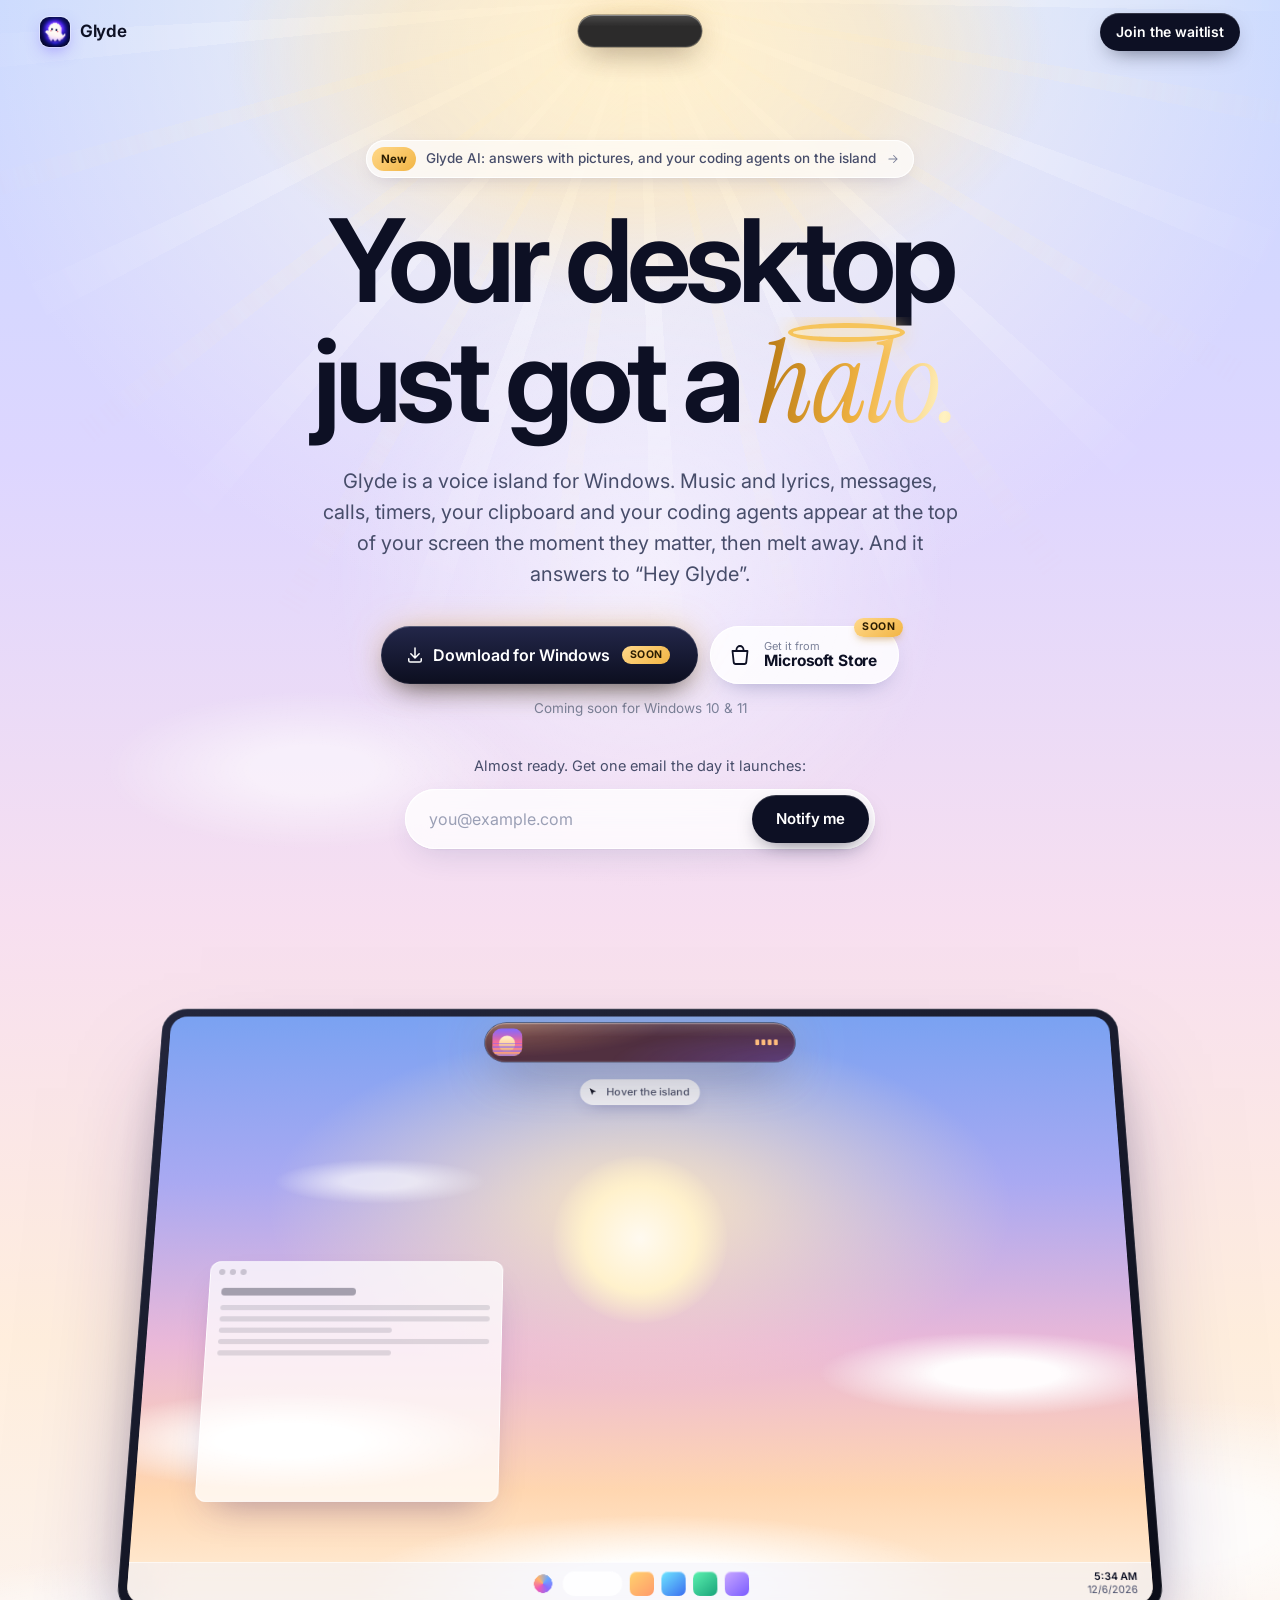
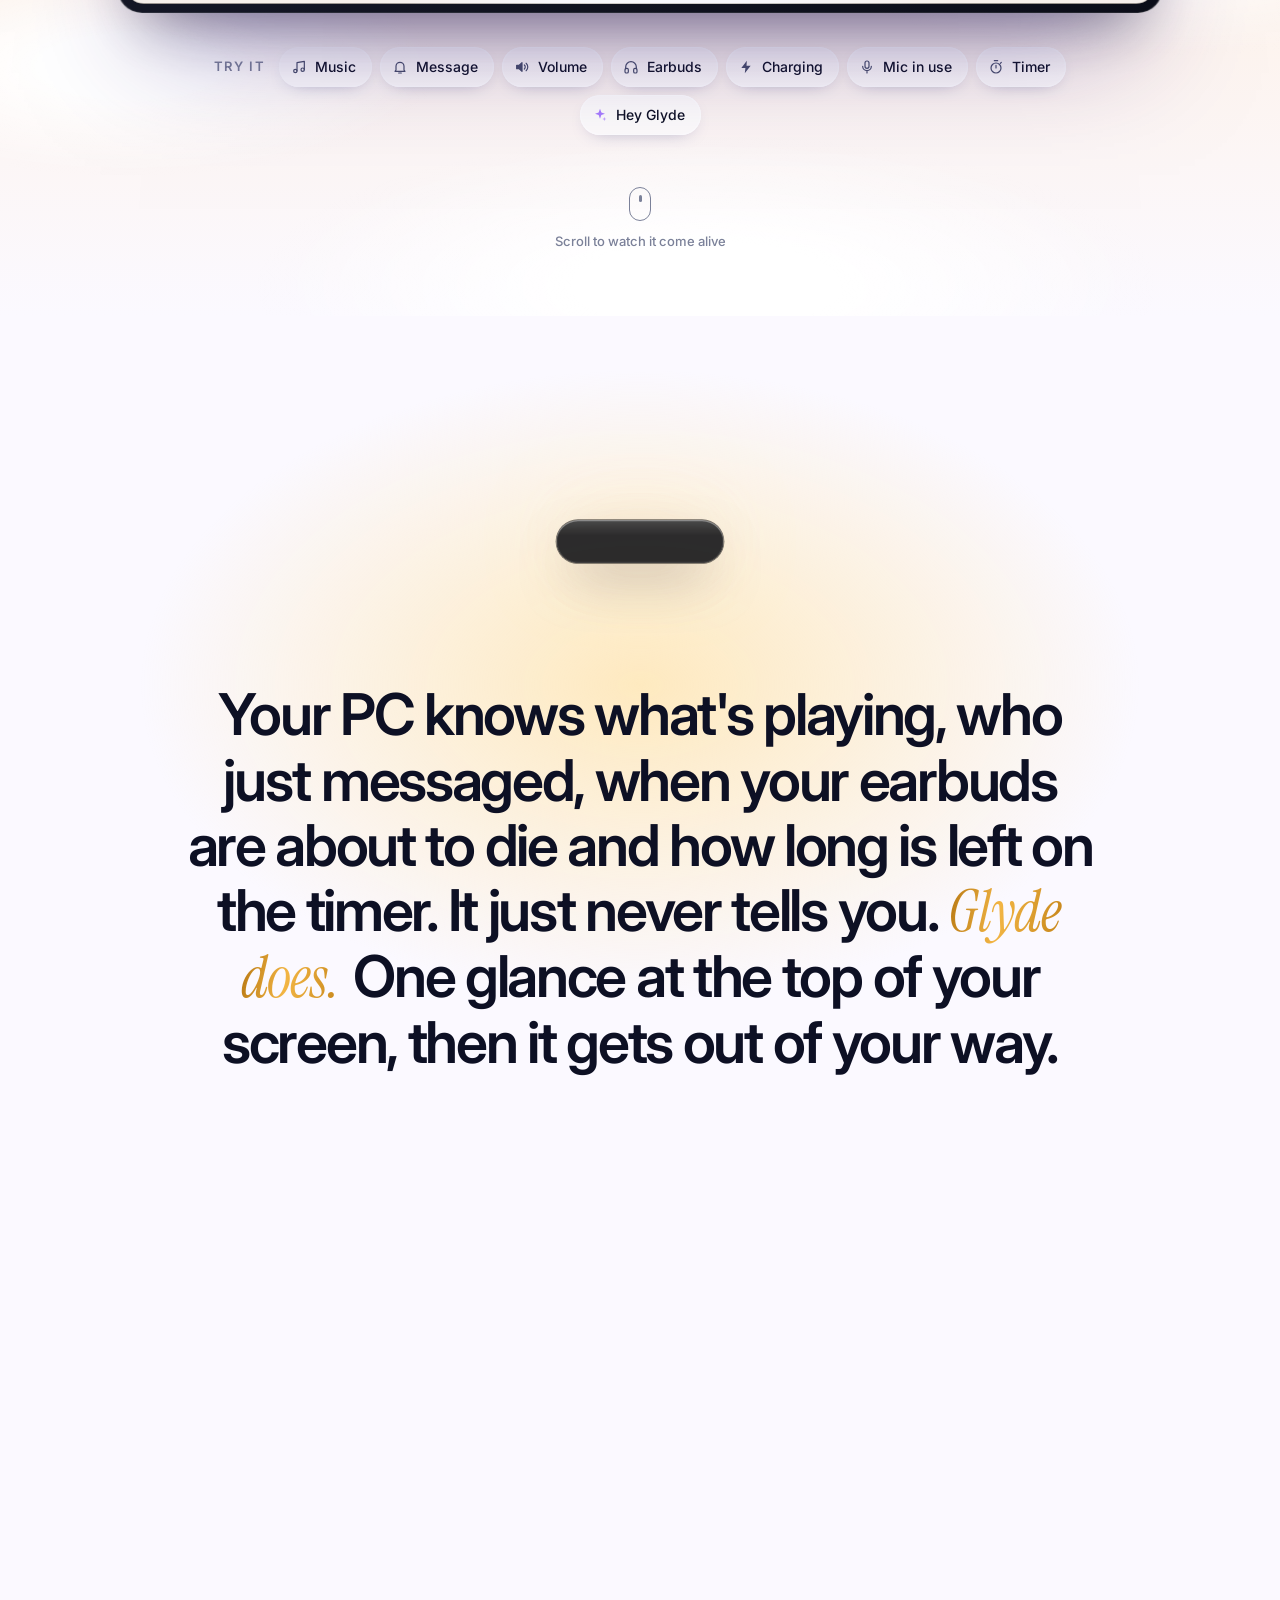
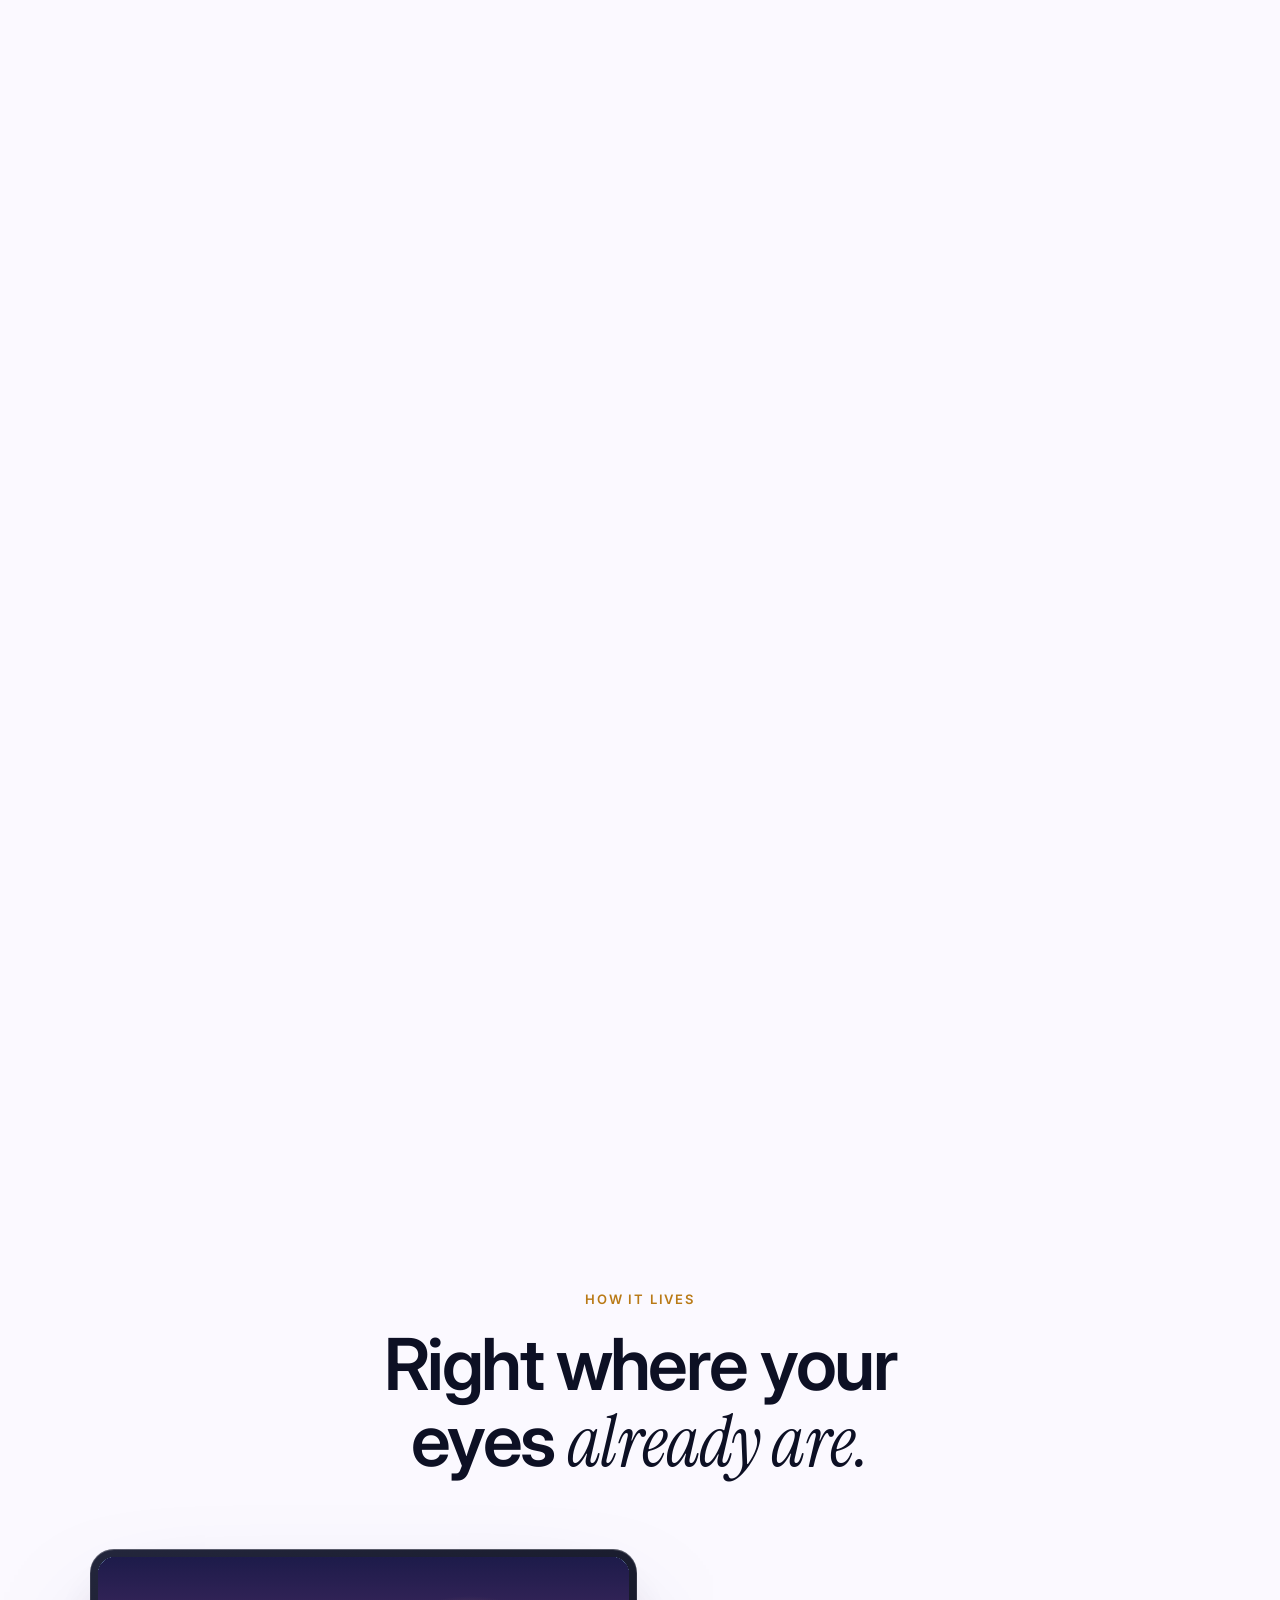
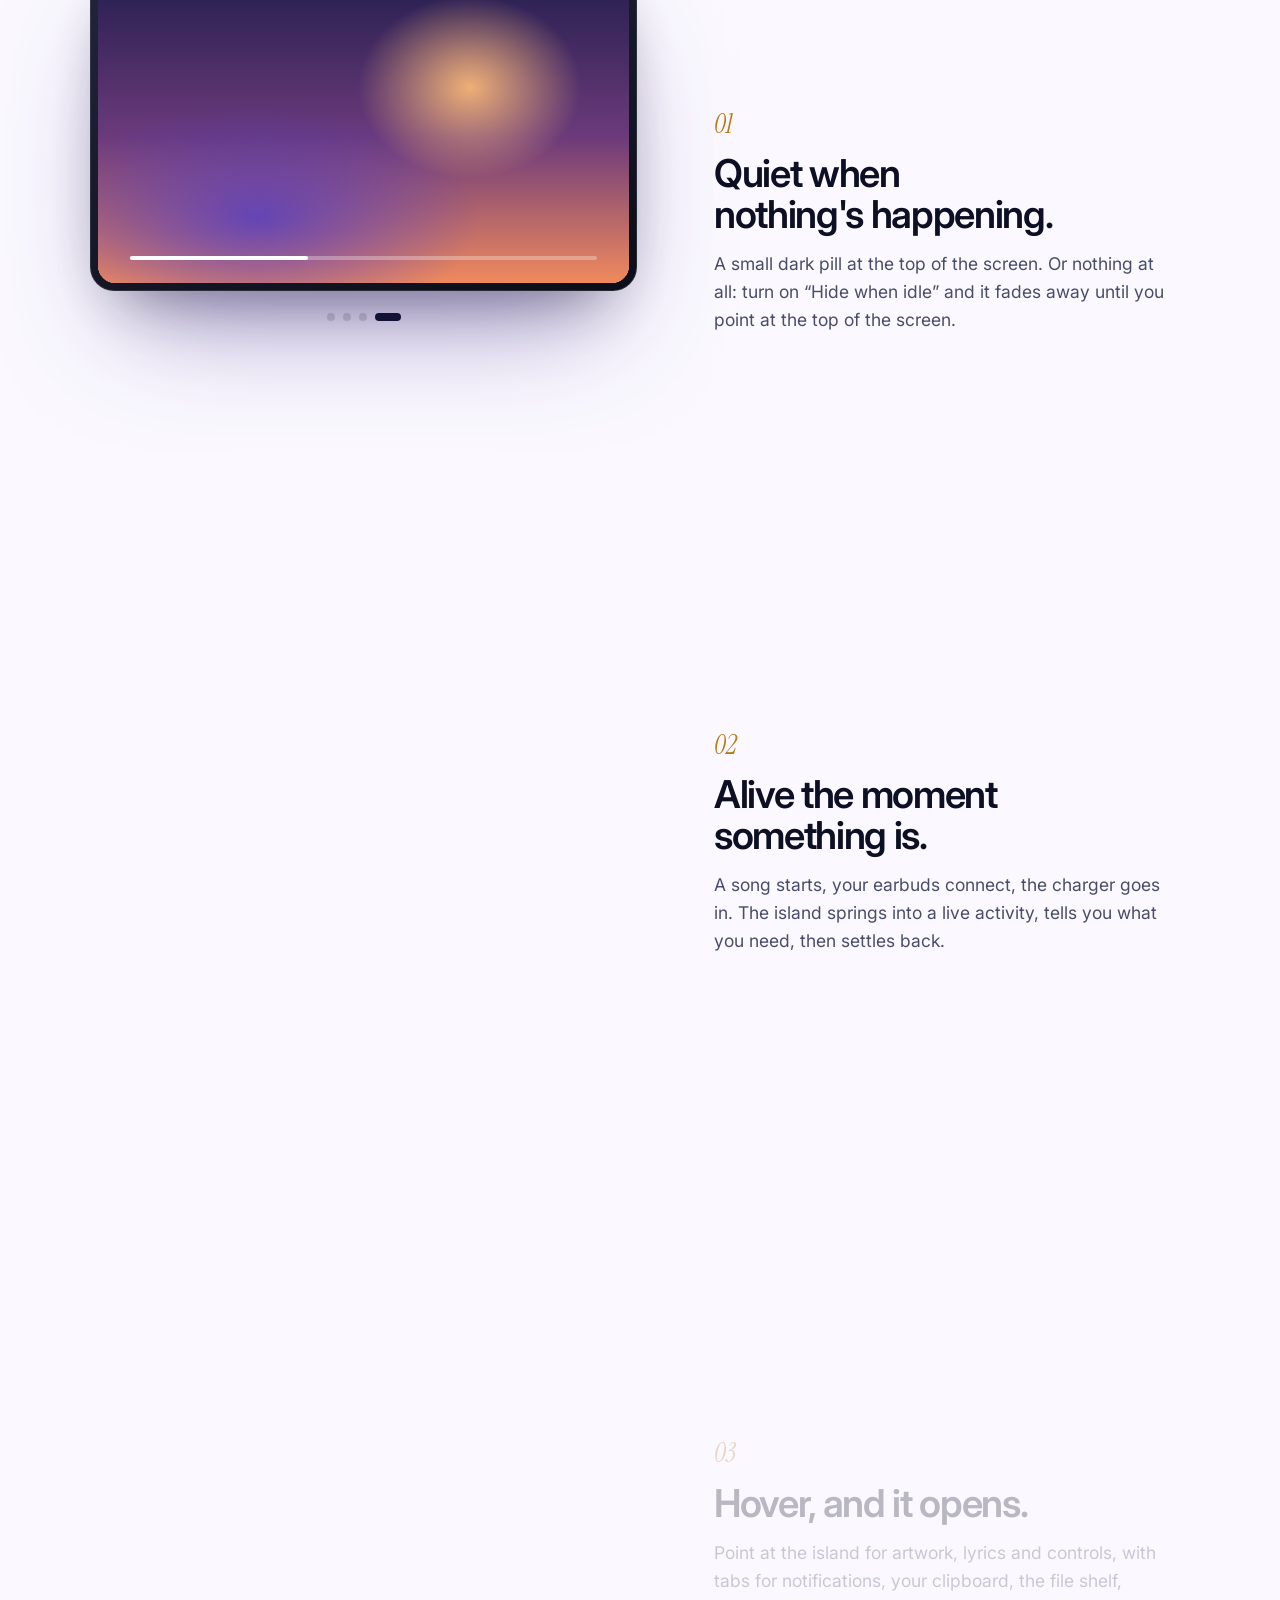
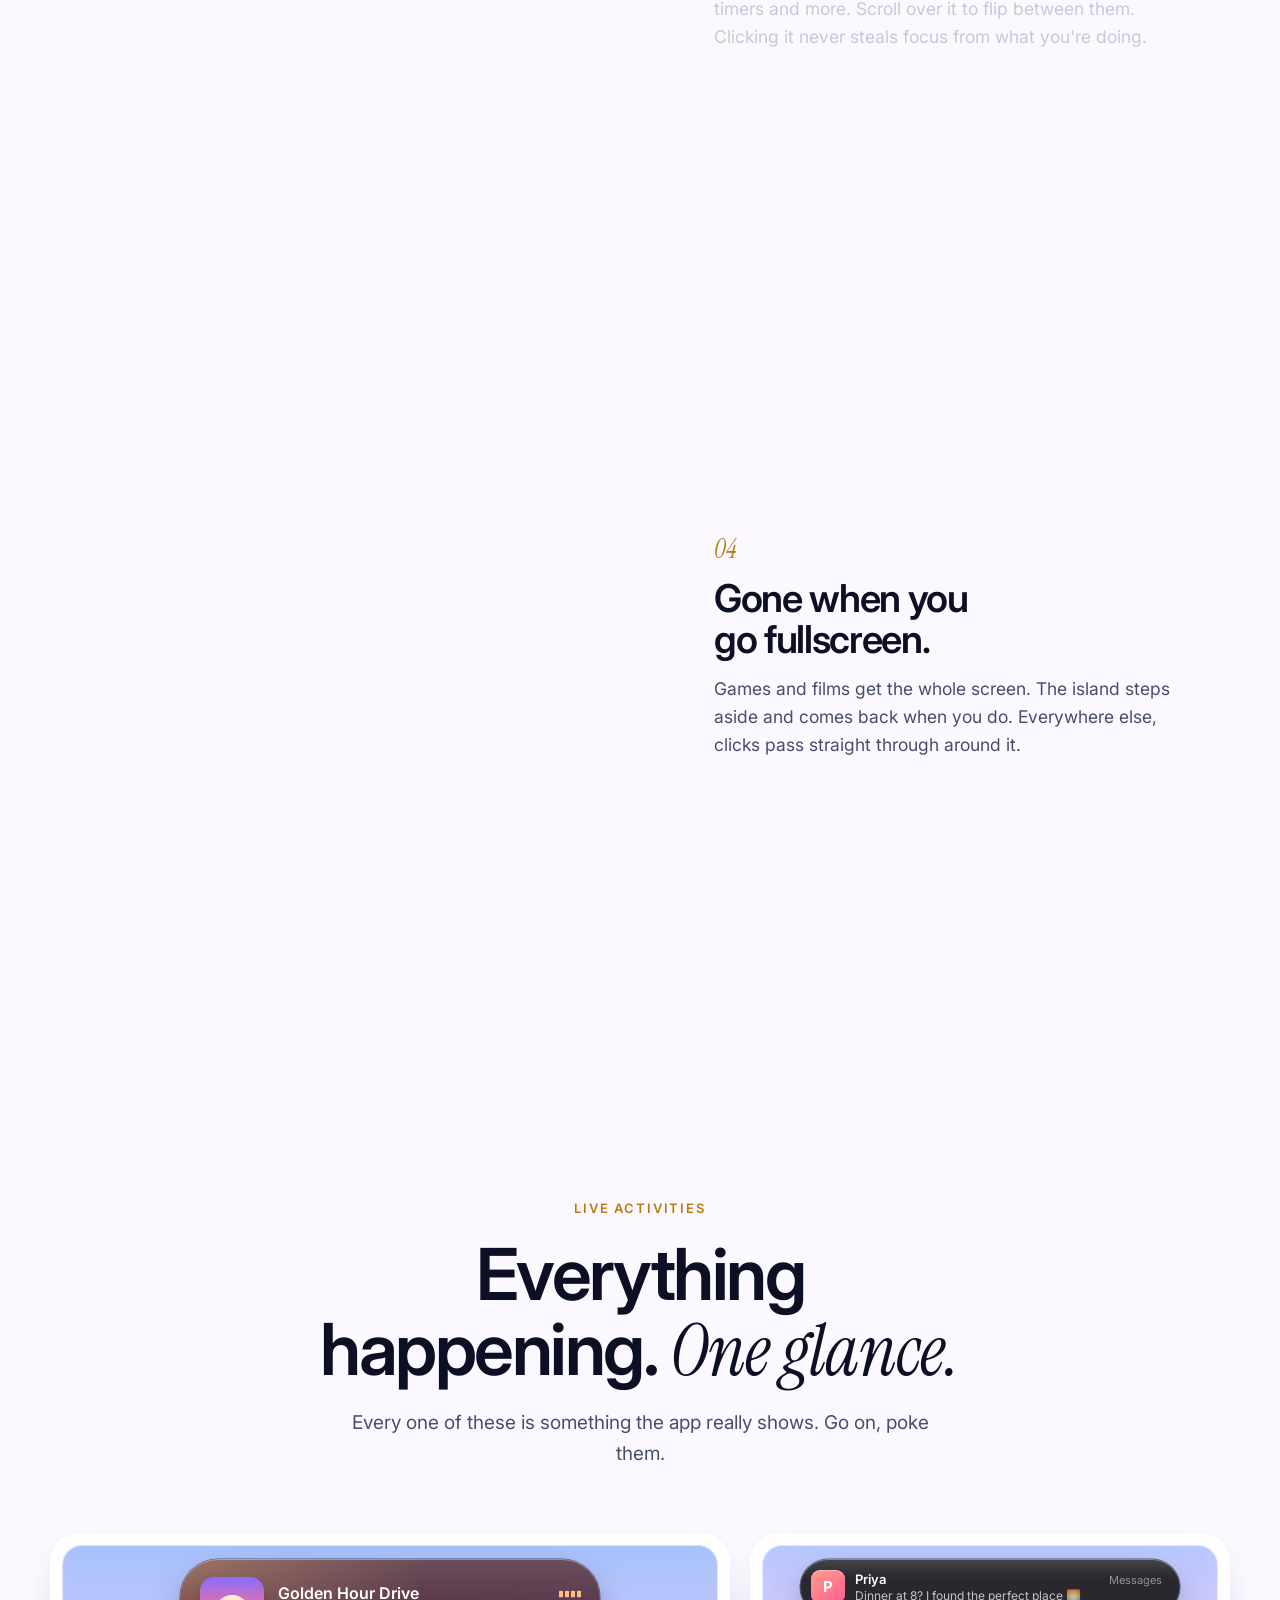
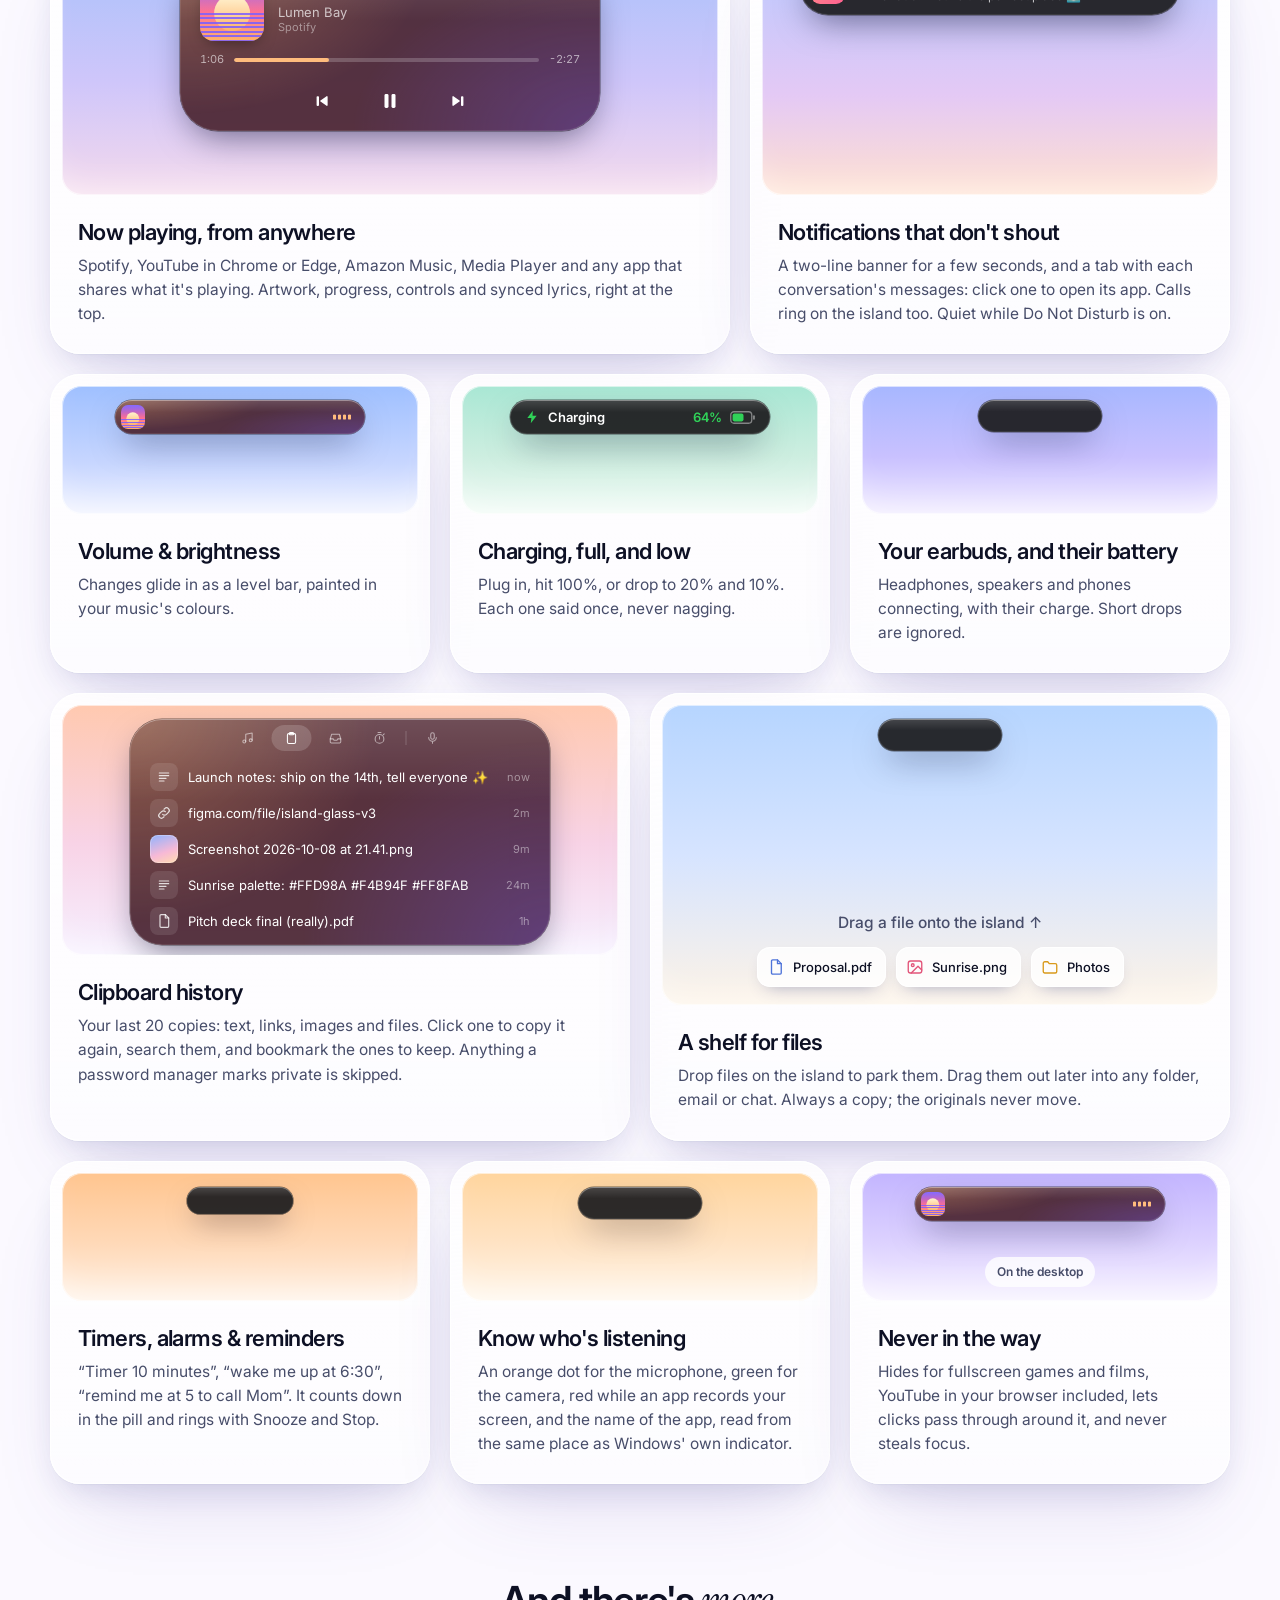
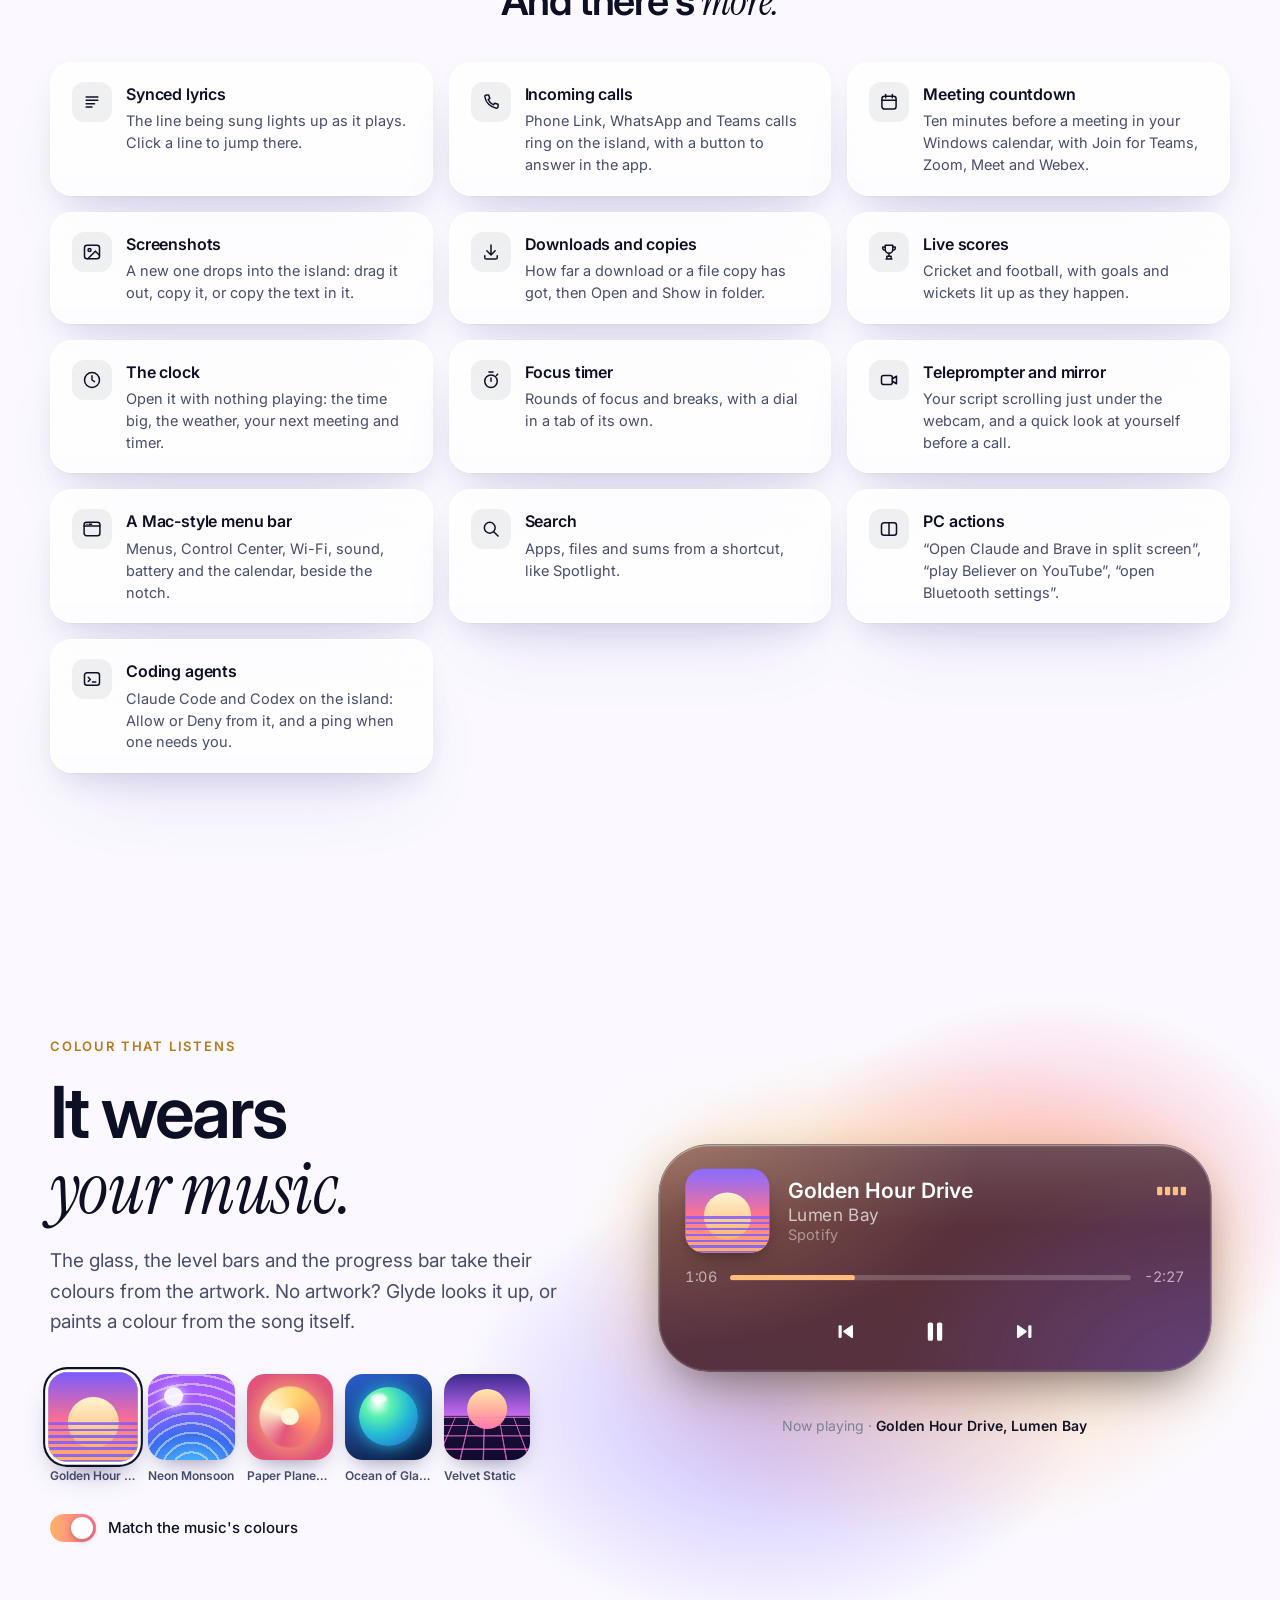
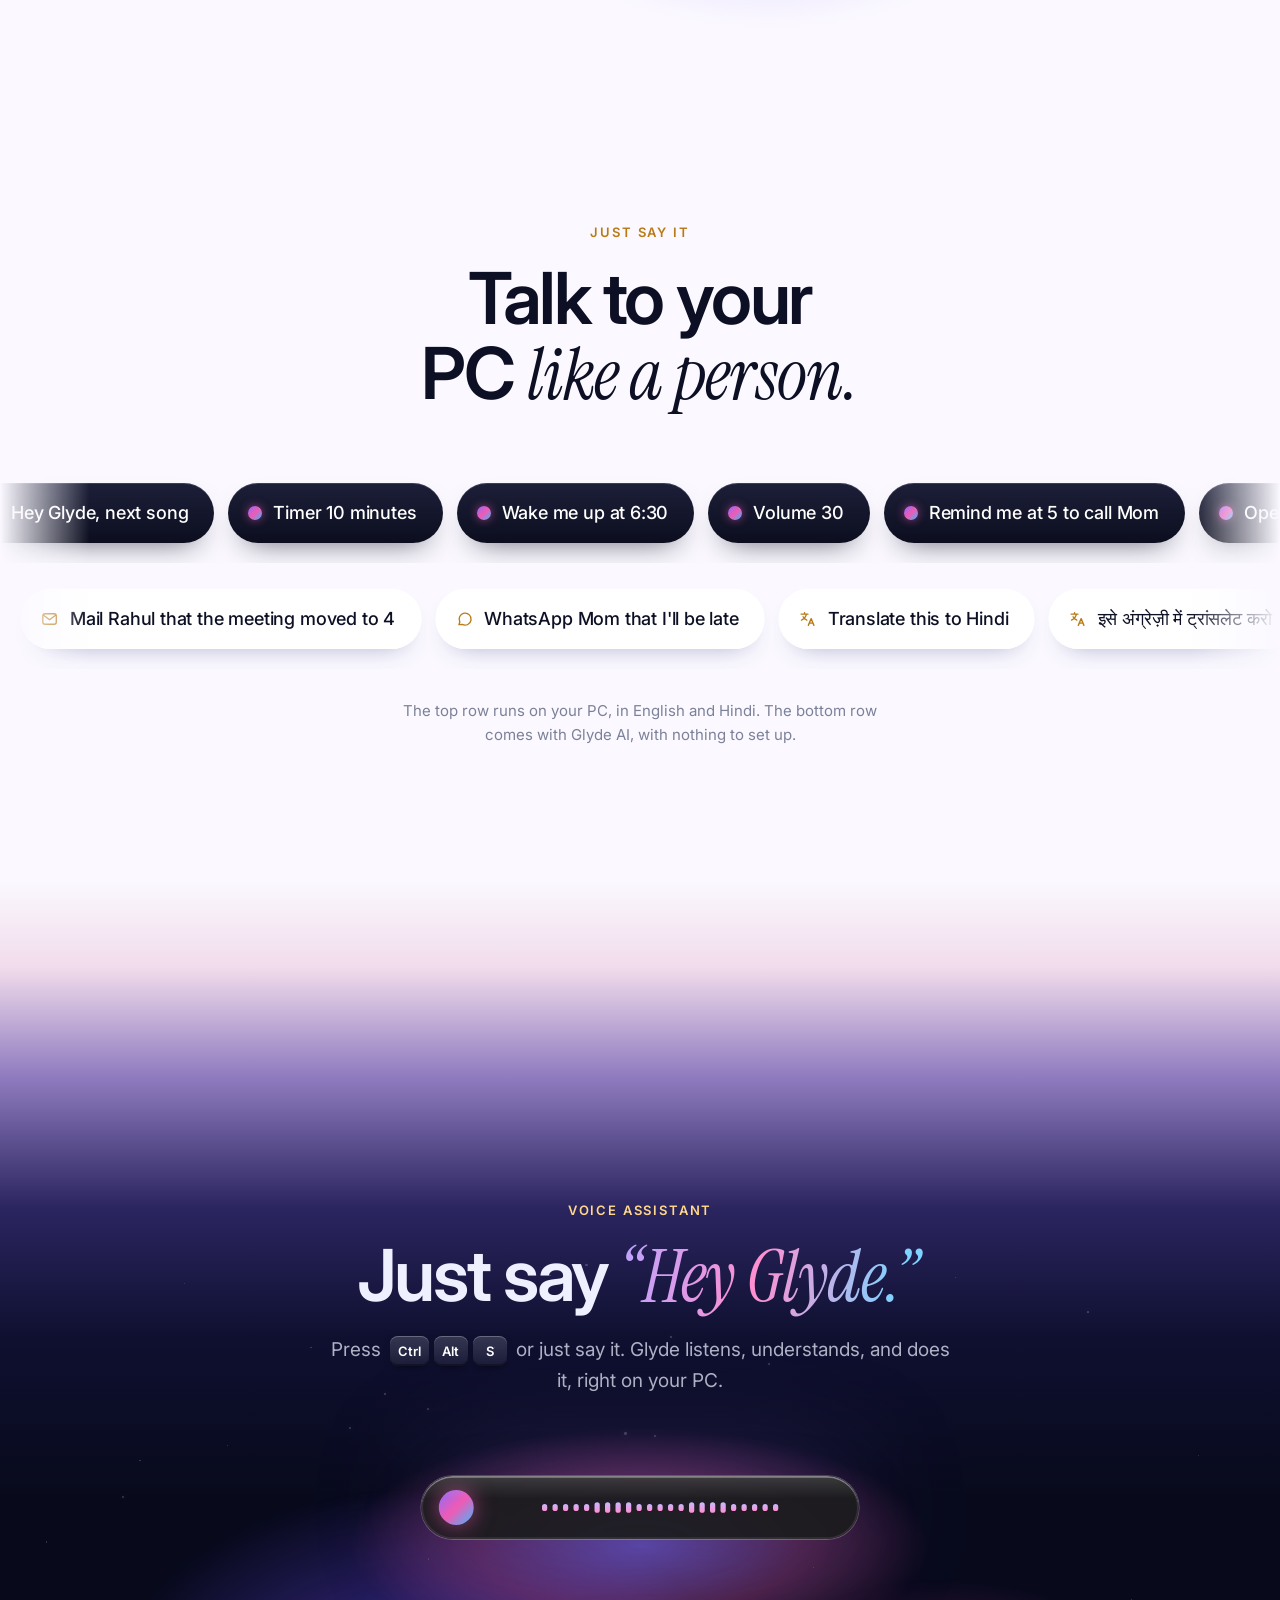
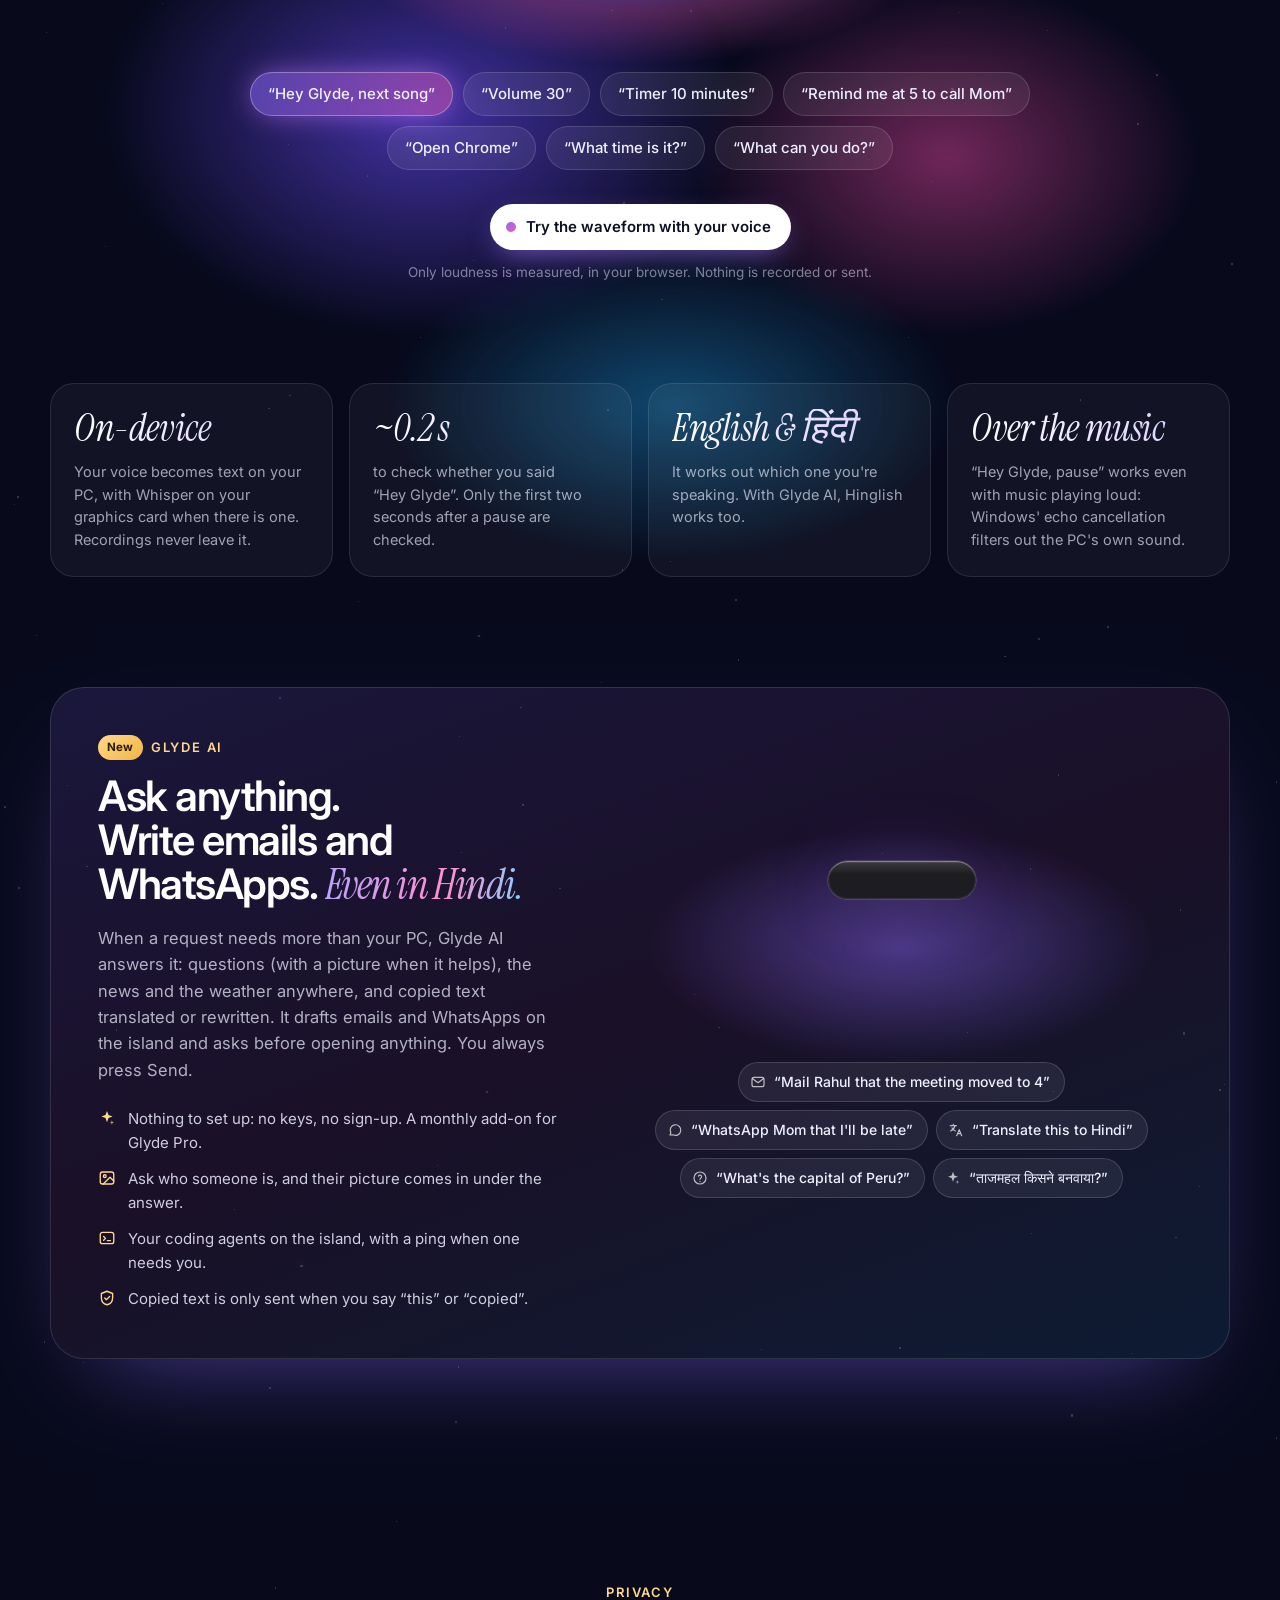
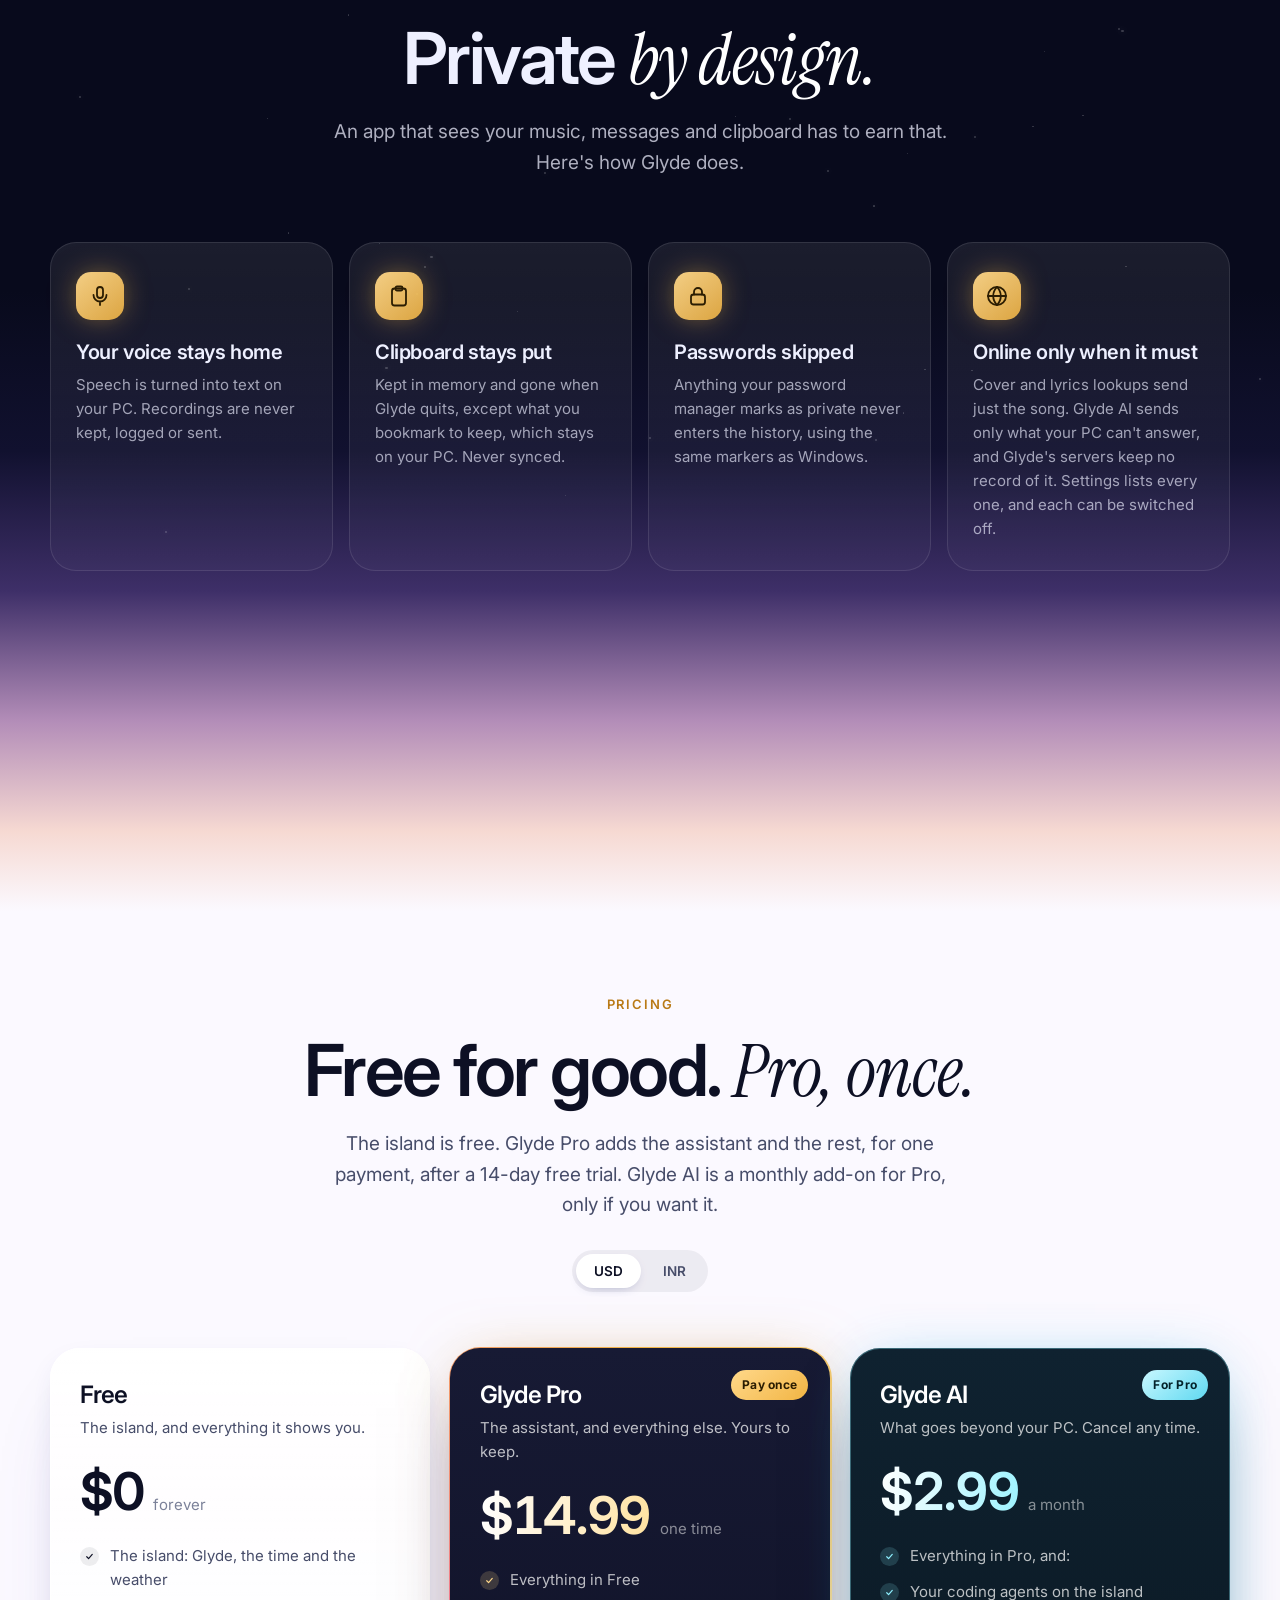
==== index.html @ bfe0cb6c "List the teleprompter and camera mirror, in Glyde Pro Co-Authored-By: Claude Opus 5.5 <noreply@anthr" ====
<!doctype html>
<html lang="en">
<head>
  <meta charset="utf-8">
  <meta name="viewport" content="width=device-width, initial-scale=1">
  <title>Glyde: your desktop just got a halo</title>
  <meta name="description" content="Glyde is a voice island for Windows: a living island at the top of your screen for music and lyrics, messages, calls, timers, your clipboard and your coding agents, with an assistant that answers to “Hey Glyde”.">
  <meta name="theme-color" content="#e9e2ff">
  <meta property="og:title" content="Glyde: your desktop just got a halo">
  <meta property="og:description" content="A voice island for Windows: music and lyrics, messages, timers, your clipboard and your coding agents, and an assistant that answers to “Hey Glyde”. Coming soon for Windows 10 and 11.">
  <meta property="og:type" content="website">
  <meta property="og:image" content="apple-touch-icon.png">
  <meta name="twitter:card" content="summary">
  <link rel="icon" href="favicon.png" type="image/png">
  <link rel="apple-touch-icon" href="apple-touch-icon.png">
  <link rel="preconnect" href="https://fonts.googleapis.com">
  <link rel="preconnect" href="https://fonts.gstatic.com" crossorigin>
  <link href="https://fonts.googleapis.com/css2?family=Instrument+Serif:ital@0;1&family=Inter:wght@400;500;600;700&family=Allura&display=swap" rel="stylesheet">
  <link rel="stylesheet" href="styles.css">
  <script>document.documentElement.classList.add('js');</script>
  <script defer src="config.js"></script>
  <script defer src="island.js"></script>
  <script defer src="main.js"></script>
</head>
<body>
  <a class="skip" href="#main">Skip to content</a>
  <canvas id="motes" aria-hidden="true"></canvas>

  <!-- The menu is an island too: it shows where you are, and opens into the sections on hover. -->
  <header class="topbar">
    <a class="brand" href="#top" aria-label="Glyde home">
      <span class="brand-mark" aria-hidden="true"></span>
      <span class="brand-name">Glyde</span>
    </a>
    <nav class="nav-island" aria-label="Sections">
      <div id="nav-island" style="--h:250"></div>
    </nav>
    <a class="btn btn-dark btn-sm" href="#get" data-cta><span class="long">Join the waitlist</span><span class="short">Join</span></a>
  </header>

  <main id="main">

    <!-- ============================== HERO ============================== -->
    <section class="hero" id="top" data-section="Glyde">
      <div class="hero-sky" aria-hidden="true">
        <div class="rays"></div>
        <div class="halo"></div>
        <div class="cloud c1"></div><div class="cloud c2"></div><div class="cloud c3"></div><div class="cloud c4"></div>
      </div>

      <div class="hero-inner">
        <a class="eyebrow reveal" href="#brain"><span class="new-tag">New</span>Glyde AI: answers with pictures, and your coding agents on the island<span class="eb-arrow" data-icon="arrow"></span></a>
        <h1 class="hero-title">
          <span class="line"><span>Your desktop</span></span>
          <span class="line"><span>just got a <em class="halo-word">halo.</em></span></span>
        </h1>
        <p class="hero-sub reveal" style="--d:.35s">Glyde is a voice island for Windows. Music and lyrics, messages, calls, timers, your clipboard and your coding agents appear at the top of your screen the moment they matter, then melt away. And it answers to “Hey&nbsp;Glyde”.</p>

        <div class="get-row reveal" style="--d:.5s">
          <a class="btn btn-glow btn-lg" href="#get" data-download><span class="btn-ic" data-icon="download"></span><span>Download for Windows</span></a>
          <a class="store-badge" href="#get" data-store><span class="sb-ic" data-icon="bag"></span><span class="sb-text"><small>Get it from</small><b>Microsoft Store</b></span></a>
        </div>
        <p class="get-note reveal" style="--d:.55s" data-get-note>Coming soon for Windows 10 &amp; 11</p>

        <div class="prelaunch-only reveal" style="--d:.65s">
          <p class="waitlist-label">Almost ready. Get one email the day it launches:</p>
          <form class="waitlist" data-waitlist data-source="hero" novalidate>
            <label class="sr-only" for="email-hero">Email address</label>
            <input id="email-hero" name="email" type="email" required placeholder="you@example.com" autocomplete="email">
            <input class="hp" type="text" name="company" tabindex="-1" autocomplete="off" aria-hidden="true">
            <button class="btn btn-dark" type="submit"><span>Notify me</span></button>
            <p class="form-msg" role="status" aria-live="polite"></p>
          </form>
        </div>
      </div>

      <div class="screen-wrap reveal" style="--d:.7s">
        <div class="screen" id="hero-screen">
          <div class="display">
            <div class="wallpaper" aria-hidden="true">
              <div class="wp-sun"></div>
              <div class="wp-cloud a"></div><div class="wp-cloud b"></div><div class="wp-cloud c"></div><div class="wp-cloud d"></div>
            </div>
            <div class="desk-window" aria-hidden="true">
              <div class="dw-bar"><i></i><i></i><i></i></div>
              <div class="dw-body"><b></b><span></span><span></span><span class="short"></span><span></span><span class="short"></span></div>
            </div>
            <div class="island-slot"><div id="hero-island" class="halo-glow" style="--h:250" data-max="1.45"></div></div>
            <p class="hover-hint" aria-hidden="true"><span class="hh-cursor"></span>Hover the island</p>
            <div class="taskbar" aria-hidden="true">
              <div class="tb-apps"><i class="tb-start"></i><i class="tb-search"></i><i class="a1"></i><i class="a2"></i><i class="a3"></i><i class="a4"></i></div>
              <div class="tb-clock"><b data-clock-time></b><span data-clock-date></span></div>
            </div>
          </div>
        </div>
      </div>

      <div class="try reveal" role="group" aria-label="Try an activity on the island">
        <span class="try-label">Try it</span>
        <button class="chip" data-demo="music"><span class="chip-ic" data-icon="note"></span>Music</button>
        <button class="chip" data-demo="notification"><span class="chip-ic" data-icon="bell"></span>Message</button>
        <button class="chip" data-demo="volume"><span class="chip-ic" data-icon="volume"></span>Volume</button>
        <button class="chip" data-demo="bluetooth"><span class="chip-ic" data-icon="headphones"></span>Earbuds</button>
        <button class="chip" data-demo="battery"><span class="chip-ic" data-icon="bolt"></span>Charging</button>
        <button class="chip" data-demo="privacy"><span class="chip-ic" data-icon="mic"></span>Mic in use</button>
        <button class="chip" data-demo="timer"><span class="chip-ic" data-icon="stopwatch"></span>Timer</button>
        <button class="chip chip-siro" data-demo="siro"><span class="chip-ic" data-icon="sparkle"></span>Hey&nbsp;Glyde</button>
      </div>
      <a class="scroll-cue" href="#why"><span class="mouse" aria-hidden="true"></span>Scroll to watch it come alive</a>
    </section>

    <!-- ============================== THE STORY, WORD BY WORD ============================== -->
    <!-- Pinned while you scroll: the words light up one by one, and the island acts each phrase out. -->
    <section class="manifesto" id="why" data-section="Why Glyde" aria-label="Why Glyde">
      <div class="manifesto-pin">
        <div id="story-line-island" class="halo-glow" style="--h:80" data-max="1.35" data-fit="400"></div>
        <p class="manifesto-text" data-words>Your PC knows <span data-cue="music">what's playing,</span> <span data-cue="message">who just messaged,</span> <span data-cue="earbuds">when your earbuds are about to die</span> and <span data-cue="timer">how long is left on the timer.</span> <span data-cue="quiet">It just never tells you.</span> <em data-cue="glyde">Glyde does.</em> <span data-cue="glance">One glance at the top of your screen, then it gets out of your way.</span></p>
      </div>
    </section>

    <!-- ============================== HOW IT LIVES ============================== -->
    <section class="story" id="how" data-section="How it works">
      <div class="section-head reveal">
        <p class="kicker">How it lives</p>
        <h2>Right where your eyes <em>already are.</em></h2>
      </div>
      <div class="story-grid">
        <div class="story-stick">
          <div class="screen small" id="story-screen" data-step="0">
            <div class="display">
              <div class="wallpaper alt" aria-hidden="true">
                <div class="wp-sun"></div>
                <div class="wp-cloud a"></div><div class="wp-cloud c"></div>
              </div>
              <div class="movie" aria-hidden="true"><div class="movie-scene"></div><div class="movie-bar"><i></i></div></div>
              <div class="island-slot"><div id="story-island" style="--h:220" data-max="1.1"></div></div>
              <span class="fake-cursor" aria-hidden="true"></span>
              <div class="taskbar" aria-hidden="true">
                <div class="tb-apps"><i class="tb-start"></i><i class="tb-search"></i><i class="a1"></i><i class="a2"></i><i class="a3"></i></div>
              </div>
            </div>
          </div>
          <div class="story-dots" aria-hidden="true"><i class="on"></i><i></i><i></i><i></i></div>
        </div>
        <ol class="story-steps">
          <li data-step="0">
            <span class="step-n">01</span>
            <h3>Quiet when nothing's happening.</h3>
            <p>A small dark pill at the top of the screen. Or nothing at all: turn on “Hide when idle” and it fades away until you point at the top of the screen.</p>
          </li>
          <li data-step="1">
            <span class="step-n">02</span>
            <h3>Alive the moment something is.</h3>
            <p>A song starts, your earbuds connect, the charger goes in. The island springs into a live activity, tells you what you need, then settles back.</p>
          </li>
          <li data-step="2">
            <span class="step-n">03</span>
            <h3>Hover, and it opens.</h3>
            <p>Point at the island for artwork, lyrics and controls, with tabs for notifications, your clipboard, the file shelf, timers and more. Scroll over it to flip between them. Clicking it never steals focus from what you're doing.</p>
          </li>
          <li data-step="3">
            <span class="step-n">04</span>
            <h3>Gone when you go fullscreen.</h3>
            <p>Games and films get the whole screen. The island steps aside and comes back when you do. Everywhere else, clicks pass straight through around it.</p>
          </li>
        </ol>
      </div>
    </section>

    <!-- ============================== FEATURES ============================== -->
    <section class="features" id="features" data-section="Features">
      <div class="section-head center reveal">
        <p class="kicker">Live activities</p>
        <h2>Everything happening. <em>One glance.</em></h2>
        <p class="lede">Every one of these is something the app really shows. Go on, poke them.</p>
      </div>

      <div class="bento">
        <article class="card span-7 reveal">
          <div class="card-screen tall"><div data-card="music" style="--h:180" data-max="1"></div></div>
          <div class="card-copy">
            <h3>Now playing, from anywhere</h3>
            <p>Spotify, YouTube in Chrome or Edge, Amazon Music, Media Player and any app that shares what it's playing. Artwork, progress, controls and synced lyrics, right at the top.</p>
          </div>
        </article>

        <article class="card span-5 reveal" style="--d:.08s">
          <div class="card-screen tall sky-2"><div data-card="notification" style="--h:200" data-max="1"></div></div>
          <div class="card-copy">
            <h3>Notifications that don't shout</h3>
            <p>A two-line banner for a few seconds, and a tab with each conversation's messages: click one to open its app. Calls ring on the island too. Quiet while Do Not Disturb is on.</p>
          </div>
        </article>

        <article class="card span-4 reveal">
          <div class="card-screen sky-3"><div data-card="level" style="--h:60" data-max="1" data-fit="320"></div></div>
          <div class="card-copy">
            <h3>Volume &amp; brightness</h3>
            <p>Changes glide in as a level bar, painted in your music's colours.</p>
          </div>
        </article>

        <article class="card span-4 reveal" style="--d:.08s">
          <div class="card-screen sky-4"><div data-card="battery" style="--h:60" data-max="1" data-fit="320"></div></div>
          <div class="card-copy">
            <h3>Charging, full, and low</h3>
            <p>Plug in, hit 100%, or drop to 20% and 10%. Each one said once, never nagging.</p>
          </div>
        </article>

        <article class="card span-4 reveal" style="--d:.16s">
          <div class="card-screen sky-5"><div data-card="bluetooth" style="--h:60" data-max="1" data-fit="320"></div></div>
          <div class="card-copy">
            <h3>Your earbuds, and their battery</h3>
            <p>Headphones, speakers and phones connecting, with their charge. Short drops are ignored.</p>
          </div>
        </article>

        <article class="card span-6 reveal">
          <div class="card-screen tall sky-6"><div data-card="clipboard" style="--h:236" data-max="1"></div></div>
          <div class="card-copy">
            <h3>Clipboard history</h3>
            <p>Your last 20 copies: text, links, images and files. Click one to copy it again, search them, and bookmark the ones to keep. Anything a password manager marks private is skipped.</p>
          </div>
        </article>

        <article class="card span-6 reveal" style="--d:.08s">
          <div class="card-screen tall sky-7 shelf-demo">
            <div data-card="shelf" style="--h:226" data-max="1"></div>
            <div class="drag-files" aria-label="Files you can drag onto the island">
              <button class="drag-file" data-kind="file" data-name="Proposal.pdf"><span data-icon="file"></span>Proposal.pdf</button>
              <button class="drag-file" data-kind="image" data-name="Sunrise.png"><span data-icon="image"></span>Sunrise.png</button>
              <button class="drag-file" data-kind="folder" data-name="Photos"><span data-icon="folder"></span>Photos</button>
            </div>
            <p class="drag-hint">Drag a file onto the island <span aria-hidden="true">↑</span></p>
          </div>
          <div class="card-copy">
            <h3>A shelf for files</h3>
            <p>Drop files on the island to park them. Drag them out later into any folder, email or chat. Always a copy; the originals never move.</p>
          </div>
        </article>

        <article class="card span-4 reveal">
          <div class="card-screen sky-10"><div data-card="timers" style="--h:66" data-max="1" data-fit="400"></div></div>
          <div class="card-copy">
            <h3>Timers, alarms &amp; reminders</h3>
            <p>“Timer 10 minutes”, “wake me up at 6:30”, “remind me at 5 to call Mom”. It counts down in the pill and rings with Snooze and Stop.</p>
          </div>
        </article>

        <article class="card span-4 reveal" style="--d:.08s">
          <div class="card-screen sky-8"><div data-card="privacy" style="--h:60" data-max="1" data-fit="320"></div></div>
          <div class="card-copy">
            <h3>Know who's listening</h3>
            <p>An orange dot for the microphone, green for the camera, red while an app records your screen, and the name of the app, read from the same place as Windows' own indicator.</p>
          </div>
        </article>

        <article class="card span-4 reveal" style="--d:.16s">
          <div class="card-screen sky-9 fs-demo" data-full="0">
            <div class="fs-movie" aria-hidden="true"><div class="movie-scene"></div></div>
            <div data-card="fullscreen" style="--h:60" data-max="1" data-fit="320"></div>
            <span class="fs-label" aria-hidden="true"></span>
          </div>
          <div class="card-copy">
            <h3>Never in the way</h3>
            <p>Hides for fullscreen games and films, YouTube in your browser included, lets clicks pass through around it, and never steals focus.</p>
          </div>
        </article>
      </div>

      <div class="more" id="more">
        <h3 class="more-title reveal">And there's <em>more.</em></h3>
        <ul class="more-grid">
          <li class="reveal"><span class="more-ic" data-icon="text"></span><b>Synced lyrics</b><p>The line being sung lights up as it plays. Click a line to jump there.</p></li>
          <li class="reveal" style="--d:.05s"><span class="more-ic" data-icon="phone"></span><b>Incoming calls</b><p>Phone Link, WhatsApp and Teams calls ring on the island, with a button to answer in the app.</p></li>
          <li class="reveal" style="--d:.1s"><span class="more-ic" data-icon="calendar"></span><b>Meeting countdown</b><p>Ten minutes before a meeting in your Windows calendar, with Join for Teams, Zoom, Meet and Webex.</p></li>
          <li class="reveal"><span class="more-ic" data-icon="image"></span><b>Screenshots</b><p>A new one drops into the island: drag it out, copy it, or copy the text in it.</p></li>
          <li class="reveal" style="--d:.05s"><span class="more-ic" data-icon="download"></span><b>Downloads and copies</b><p>How far a download or a file copy has got, then Open and Show in folder.</p></li>
          <li class="reveal" style="--d:.1s"><span class="more-ic" data-icon="trophy"></span><b>Live scores</b><p>Cricket and football, with goals and wickets lit up as they happen.</p></li>
          <li class="reveal"><span class="more-ic" data-icon="clock"></span><b>The clock</b><p>Open it with nothing playing: the time big, the weather, your next meeting and timer.</p></li>
          <li class="reveal" style="--d:.05s"><span class="more-ic" data-icon="stopwatch"></span><b>Focus timer</b><p>Rounds of focus and breaks, with a dial in a tab of its own.</p></li>
          <li class="reveal" style="--d:.1s"><span class="more-ic" data-icon="camera"></span><b>Teleprompter and mirror</b><p>Your script scrolling just under the webcam, and a quick look at yourself before a call.</p></li>
          <li class="reveal"><span class="more-ic" data-icon="menu"></span><b>A Mac-style menu bar</b><p>Menus, Control Center, Wi-Fi, sound, battery and the calendar, beside the notch.</p></li>
          <li class="reveal" style="--d:.05s"><span class="more-ic" data-icon="search"></span><b>Search</b><p>Apps, files and sums from a shortcut, like Spotlight.</p></li>
          <li class="reveal" style="--d:.1s"><span class="more-ic" data-icon="split"></span><b>PC actions</b><p>“Open Claude and Brave in split screen”, “play Believer on YouTube”, “open Bluetooth settings”.</p></li>
          <li class="reveal"><span class="more-ic" data-icon="code"></span><b>Coding agents</b><p>Claude Code and Codex on the island: Allow or Deny from it, and a ping when one needs you.</p></li>
        </ul>
      </div>
    </section>

    <!-- ============================== MUSIC ============================== -->
    <section class="music" id="music" data-section="Music">
      <div class="music-glow" aria-hidden="true"></div>
      <div class="music-grid">
        <div class="music-copy reveal">
          <p class="kicker">Colour that listens</p>
          <h2>It wears <em>your music.</em></h2>
          <p class="lede">The glass, the level bars and the progress bar take their colours from the artwork. No artwork? Glyde looks it up, or paints a colour from the song itself.</p>
          <div class="albums" role="radiogroup" aria-label="Pick a song"></div>
          <label class="switch">
            <input type="checkbox" id="match-colors" checked>
            <span class="switch-track" aria-hidden="true"><span class="switch-thumb"></span></span>
            <span>Match the music's colours</span>
          </label>
        </div>
        <div class="music-stage reveal" style="--d:.15s">
          <div id="music-island" class="halo-glow" style="--h:184" data-max="1.5"></div>
          <p class="music-caption">Now playing · <span data-now-playing></span></p>
        </div>
      </div>
    </section>

    <!-- ============================== JUST SAY IT ============================== -->
    <section class="say-it" id="say-it" data-section="Just say it" aria-labelledby="say-it-title">
      <div class="section-head center reveal">
        <p class="kicker">Just say it</p>
        <h2 id="say-it-title">Talk to your PC <em>like a person.</em></h2>
      </div>
      <div class="marquee" data-speed="38" aria-hidden="true">
        <div class="marquee-track">
          <span class="phrase"><i class="dot"></i>Hey&nbsp;Glyde, next song</span>
          <span class="phrase"><i class="dot"></i>Timer 10 minutes</span>
          <span class="phrase"><i class="dot"></i>Wake me up at 6:30</span>
          <span class="phrase"><i class="dot"></i>Volume 30</span>
          <span class="phrase"><i class="dot"></i>Remind me at 5 to call Mom</span>
          <span class="phrase"><i class="dot"></i>Open Chrome</span>
          <span class="phrase"><i class="dot"></i>Make the screen dimmer</span>
          <span class="phrase"><i class="dot"></i>What time is it?</span>
          <span class="phrase"><i class="dot"></i>Open Claude and Brave in split screen</span>
          <span class="phrase"><i class="dot"></i>Play Believer on YouTube</span>
          <span class="phrase"><i class="dot"></i>Open Bluetooth settings</span>
          <span class="phrase"><i class="dot"></i>Find my resume</span>
        </div>
      </div>
      <div class="marquee light" data-speed="-30" aria-hidden="true">
        <div class="marquee-track">
          <span class="phrase"><span class="ph-ic" data-icon="mail"></span>Mail Rahul that the meeting moved to 4</span>
          <span class="phrase"><span class="ph-ic" data-icon="chat"></span>WhatsApp Mom that I'll be late</span>
          <span class="phrase"><span class="ph-ic" data-icon="translate"></span>Translate this to Hindi</span>
          <span class="phrase" lang="hi"><span class="ph-ic" data-icon="translate"></span>इसे अंग्रेज़ी में ट्रांसलेट करो</span>
          <span class="phrase"><span class="ph-ic" data-icon="clipboard"></span>Summarise this</span>
          <span class="phrase"><span class="ph-ic" data-icon="question"></span>What's the capital of Peru?</span>
          <span class="phrase"><span class="ph-ic" data-icon="image"></span>Who is Narendra Modi?</span>
          <span class="phrase"><span class="ph-ic" data-icon="text"></span>Make this formal</span>
        </div>
      </div>
      <p class="say-it-note reveal">The top row runs on your PC, in English and Hindi. The bottom row comes with Glyde AI, with nothing to set up.</p>
    </section>

    <!-- ============================== NIGHT: VOICE + PRIVACY ============================== -->
    <div class="night">
      <div class="stars" aria-hidden="true"></div>
      <div class="aurora" aria-hidden="true"><i></i><i></i><i></i></div>

      <section class="siro" id="voice" data-section="Hey Glyde">
        <div class="section-head center reveal">
          <p class="kicker">Voice assistant</p>
          <h2>Just say <em class="siro-word">“Hey&nbsp;Glyde.”</em></h2>
          <p class="lede">Press <span class="keys" role="button" tabindex="0" aria-label="Press Ctrl Alt S to try Glyde"><kbd>Ctrl</kbd><kbd>Alt</kbd><kbd>S</kbd></span> or just say it. Glyde listens, understands, and does it, right on your PC.</p>
        </div>

        <div class="siro-stage reveal" style="--d:.1s">
          <div class="siro-glow" aria-hidden="true"></div>
          <div id="siro-island" style="--h:80" data-max="1.75"></div>
        </div>

        <div class="siro-commands reveal" style="--d:.2s" role="group" aria-label="Things to ask Glyde">
          <button class="say" data-say="next">“Hey&nbsp;Glyde, next song”</button>
          <button class="say" data-say="volume">“Volume 30”</button>
          <button class="say" data-say="timer">“Timer 10 minutes”</button>
          <button class="say" data-say="remind">“Remind me at 5 to call Mom”</button>
          <button class="say" data-say="open">“Open Chrome”</button>
          <button class="say" data-say="time">“What time is it?”</button>
          <button class="say" data-say="help">“What can you do?”</button>
        </div>

        <div class="voice-try reveal">
          <button class="voice-btn" id="voice-btn" aria-pressed="false"><span class="vb-dot"></span><span class="vb-label">Try the waveform with your voice</span></button>
          <p class="micro">Only loudness is measured, in your browser. Nothing is recorded or sent.</p>
        </div>

        <div class="facts">
          <div class="fact reveal"><b>On-device</b><p>Your voice becomes text on your PC, with Whisper on your graphics card when there is one. Recordings never leave it.</p></div>
          <div class="fact reveal" style="--d:.08s"><b>~0.2 s</b><p>to check whether you said “Hey&nbsp;Glyde”. Only the first two seconds after a pause are checked.</p></div>
          <div class="fact reveal" style="--d:.16s"><b>English &amp; हिंदी</b><p>It works out which one you're speaking. With Glyde AI, Hinglish works too.</p></div>
          <div class="fact reveal" style="--d:.24s"><b>Over the music</b><p>“Hey&nbsp;Glyde, pause” works even with music playing loud: Windows' echo cancellation filters out the PC's own sound.</p></div>
        </div>

        <div class="brain" id="brain">
          <div class="brain-copy reveal">
            <p class="kicker"><span class="new-tag">New</span>Glyde AI</p>
            <h3 class="brain-title">Ask anything. Write emails and WhatsApps. <em>Even in Hindi.</em></h3>
            <p>When a request needs more than your PC, Glyde AI answers it: questions (with a picture when it helps), the news and the weather anywhere, and copied text translated or rewritten. It drafts emails and WhatsApps on the island and asks before opening anything. You always press Send.</p>
            <ul class="brain-points">
              <li><span data-icon="sparkle"></span>Nothing to set up: no keys, no sign-up. A monthly add-on for Glyde Pro.</li>
              <li><span data-icon="image"></span>Ask who someone is, and their picture comes in under the answer.</li>
              <li><span data-icon="code"></span>Your coding agents on the island, with a ping when one needs you.</li>
              <li><span data-icon="shield"></span>Copied text is only sent when you say “this” or “copied”.</li>
            </ul>
          </div>
          <div class="brain-demo reveal" style="--d:.1s">
            <div class="brain-stage"><div id="brain-island" style="--h:150" data-max="1.2" data-fit="460"></div></div>
            <div class="brain-asks" role="group" aria-label="Things to ask Glyde AI">
              <button class="say" data-ask="email"><span class="say-ic" data-icon="mail"></span>“Mail Rahul that the meeting moved to 4”</button>
              <button class="say" data-ask="whatsapp"><span class="say-ic" data-icon="chat"></span>“WhatsApp Mom that I'll be late”</button>
              <button class="say" data-ask="translate"><span class="say-ic" data-icon="translate"></span>“Translate this to Hindi”</button>
              <button class="say" data-ask="question"><span class="say-ic" data-icon="question"></span>“What's the capital of Peru?”</button>
              <button class="say" data-ask="hindi" lang="hi"><span class="say-ic" data-icon="sparkle"></span>“ताजमहल किसने बनवाया?”</button>
            </div>
          </div>
        </div>
      </section>

      <section class="privacy" id="privacy" data-section="Privacy">
        <div class="section-head center reveal">
          <p class="kicker">Privacy</p>
          <h2>Private <em>by design.</em></h2>
          <p class="lede">An app that sees your music, messages and clipboard has to earn that. Here's how Glyde does.</p>
        </div>
        <div class="privacy-grid">
          <div class="pcard reveal"><span class="pc-ic" data-icon="mic"></span><h3>Your voice stays home</h3><p>Speech is turned into text on your PC. Recordings are never kept, logged or sent.</p></div>
          <div class="pcard reveal" style="--d:.08s"><span class="pc-ic" data-icon="clipboard"></span><h3>Clipboard stays put</h3><p>Kept in memory and gone when Glyde quits, except what you bookmark to keep, which stays on your PC. Never synced.</p></div>
          <div class="pcard reveal" style="--d:.16s"><span class="pc-ic" data-icon="lock"></span><h3>Passwords skipped</h3><p>Anything your password manager marks as private never enters the history, using the same markers as Windows.</p></div>
          <div class="pcard reveal" style="--d:.24s"><span class="pc-ic" data-icon="globe"></span><h3>Online only when it must</h3><p>Cover and lyrics lookups send just the song. Glyde AI sends only what your PC can't answer, and Glyde's servers keep no record of it. Settings lists every one, and each can be switched off.</p></div>
        </div>
      </section>
    </div>

    <!-- ============================== PRICING ============================== -->
    <section class="pricing" id="pricing" data-section="Pricing">
      <div class="section-head center reveal">
        <p class="kicker">Pricing</p>
        <h2>Free for good. <em>Pro, once.</em></h2>
        <p class="lede">The island is free. Glyde Pro adds the assistant and the rest, for one payment, after a 14-day free trial. Glyde AI is a monthly add-on for Pro, only if you want it.</p>
        <div class="currency" role="radiogroup" aria-label="Currency">
          <button role="radio" aria-checked="true" data-cur="usd">USD</button>
          <button role="radio" aria-checked="false" data-cur="inr">INR</button>
        </div>
      </div>

      <div class="plans">
        <article class="plan reveal">
          <h3>Free</h3>
          <p class="plan-for">The island, and everything it shows you.</p>
          <p class="price"><b data-usd="$0" data-inr="₹0">$0</b><span>forever</span></p>
          <ul>
            <li>The island: Glyde, the time and the weather</li>
            <li>Now playing, with synced lyrics and its colours</li>
            <li>Volume, brightness, battery and Bluetooth</li>
            <li>The mic, camera and screen-recording dot</li>
            <li>Downloads, file copies and live scores</li>
            <li>The clock, with your next meeting</li>
          </ul>
          <a class="btn btn-ghost" href="#get" data-plan="free">Join the waitlist</a>
        </article>

        <article class="plan pro reveal" style="--d:.08s">
          <span class="plan-badge">Pay once</span>
          <h3>Glyde Pro</h3>
          <p class="plan-for">The assistant, and everything else. Yours to keep.</p>
          <p class="price"><b data-usd="$14.99" data-inr="₹499">$14.99</b><span>one time</span></p>
          <ul>
            <li>Everything in Free</li>
            <li>Glyde, the assistant: talk or type to it</li>
            <li>Voice commands and “Hey&nbsp;Glyde”, in English and Hindi</li>
            <li>Timers, alarms and reminders</li>
            <li>PC actions, split screen too</li>
            <li>Clipboard history and the file shelf</li>
            <li>Notifications, calls and meeting countdowns</li>
            <li>The menu bar, search, screenshots and focus</li>
            <li>The teleprompter and camera mirror</li>
            <li>14 days free to try</li>
          </ul>
          <a class="btn btn-glow" href="#get" data-plan="pro"><span>Get early-bird pricing</span></a>
        </article>

        <article class="plan ai reveal" style="--d:.16s">
          <span class="plan-badge ai">For Pro</span>
          <h3>Glyde AI</h3>
          <p class="plan-for">What goes beyond your PC. Cancel any time.</p>
          <p class="price"><b data-usd="$2.99" data-inr="₹149">$2.99</b><span>a month</span></p>
          <ul>
            <li>Everything in Pro, and:</li>
            <li>Your coding agents on the island</li>
            <li>Answers to anything, with pictures</li>
            <li>The news and the weather anywhere</li>
            <li>Emails and WhatsApps, written for you</li>
            <li>Copied text translated and rewritten</li>
            <li>A natural voice, and instant hearing</li>
          </ul>
          <a class="btn btn-ghost" href="#get" data-plan="ai">Join the waitlist</a>
        </article>
      </div>
      <p class="plans-note reveal">Planned prices; the Microsoft Store shows yours at launch. Glyde Pro and Glyde AI are bought in the Microsoft Store and kept with your Microsoft account, so they unlock on your other PCs too. Waitlist members get an early-bird price on Pro.</p>
    </section>

    <!-- ============================== FAQ ============================== -->
    <section class="faq" id="faq" data-section="FAQ">
      <div class="section-head center reveal">
        <p class="kicker">Questions</p>
        <h2>Good <em>questions.</em></h2>
      </div>
      <div class="faq-list">
        <details class="reveal">
          <summary>When can I get Glyde?</summary>
          <div class="faq-a"><p>It's in the final stretch. Join the waitlist and you'll get one email the day it's out, with the early-bird price on Pro.</p></div>
        </details>
        <details class="reveal">
          <summary>Should I download it here or from the Microsoft Store?</summary>
          <div class="faq-a"><p>Glyde Pro and Glyde AI are bought in the Microsoft Store and kept with your Microsoft account, so get Glyde from the Store if you plan to buy them. It installs in a click and keeps itself up to date.</p></div>
        </details>
        <details class="reveal">
          <summary>Is there a free trial?</summary>
          <div class="faq-a"><p>Yes. Everything in Glyde Pro is unlocked for the first 14 days. After that, Glyde stays free: the island, music and lyrics, the notices, live scores and the clock are yours for good.</p></div>
        </details>
        <details class="reveal">
          <summary>Do I need to make an account?</summary>
          <div class="faq-a"><p>No. Purchases go through the Microsoft Store, with the Microsoft account you're already signed in with. That's also how they unlock on your other PCs.</p></div>
        </details>
        <details class="reveal">
          <summary>Which versions of Windows does it run on?</summary>
          <div class="faq-a"><p>Windows 10 (version 2004 or newer) and Windows 11.</p></div>
        </details>
        <details class="reveal">
          <summary>Which music apps work?</summary>
          <div class="faq-a"><p>Any app that tells Windows what it's playing: Spotify, YouTube in Chrome or Edge, Amazon Music, Media Player and many more. When an app doesn't share artwork, Glyde can look it up (or you can switch that off).</p></div>
        </details>
        <details class="reveal">
          <summary>Is Glyde always listening?</summary>
          <div class="faq-a"><p>No. By default Glyde only listens after you press the shortcut or tap the mic. “Hey&nbsp;Glyde” is opt-in, and even then only the first two seconds after a pause are checked for the name, on your PC.</p></div>
        </details>
        <details class="reveal">
          <summary>What's Glyde AI, and what does it cost?</summary>
          <div class="faq-a"><p>A monthly add-on for Glyde Pro (planned at $2.99 or ₹149 a month). It puts your coding agents on the island, answers anything (with a picture when it helps), writes emails and WhatsApps, works on what you've copied, and gives Glyde a natural voice and instant hearing. It runs through Glyde's own servers, so there are no keys to set up, and you can cancel any time from your Microsoft account. Without it, every command on your PC still works.</p></div>
        </details>
        <details class="reveal">
          <summary>What are coding agents?</summary>
          <div class="faq-a"><p>If you code with Claude Code or Codex, Glyde shows each session on the island: what it's doing, when it's done, and when it needs you. Allow or Deny Claude Code's requests right there, and get a soft ping when one is waiting while you're in another window. They come with Glyde AI.</p></div>
        </details>
        <details class="reveal">
          <summary>Which languages does Glyde understand?</summary>
          <div class="faq-a"><p>English and Hindi, and it works out which one you're speaking. With Glyde AI, Hinglish requests work too.</p></div>
        </details>
        <details class="reveal">
          <summary>Will it get in the way of games or films?</summary>
          <div class="faq-a"><p>No. It hides itself whenever a fullscreen app, game or video is in front (YouTube in your browser included), clicks pass straight through everywhere except the pill, and clicking the pill never steals focus. Glyde's speech model is only loaded while you use it and unloads after ten minutes.</p></div>
        </details>
        <details class="reveal">
          <summary>I have more than one monitor.</summary>
          <div class="faq-a"><p>Pick which display the island sits on in Settings, or let it follow your pointer from screen to screen.</p></div>
        </details>
        <details class="reveal">
          <summary>Is this made by Apple or Microsoft?</summary>
          <div class="faq-a"><p>Neither. Glyde is an independent app, inspired by the island on phones and built natively for Windows.</p></div>
        </details>
      </div>
    </section>

    <!-- ============================== FOUNDER'S NOTE ============================== -->
    <section class="founder" id="founder" data-section="Founder’s note" aria-labelledby="founder-title">
      <article class="letter reveal">
        <div class="letter-head">
          <span class="signer-mark" aria-hidden="true">S</span>
          <div>
            <p class="kicker">From the founder</p>
            <h2 class="letter-title" id="founder-title">Why I'm building Glyde</h2>
          </div>
        </div>
        <p>Our phones tell us more at a glance than the computers we spend all day on. Windows deserves better: a calm, well-made place for what's happening right now, and an assistant that respects your privacy.</p>
        <p>Glyde is built on three principles: feel native and fast, stay out of your way, and treat your data with care. Thank you for being here early.</p>
        <footer class="letter-sign">
          <span class="sig" aria-hidden="true">Suman</span>
          <span class="signer-name"><b>Suman</b><small>Founder, Glyde</small></span>
        </footer>
      </article>
    </section>

    <!-- ============================== GET WINISLAND ============================== -->
    <section class="final" id="get" data-section="Get Glyde">
      <div class="final-sky" aria-hidden="true">
        <div class="rays soft"></div>
        <div class="halo-ring r1"></div><div class="halo-ring r2"></div><div class="halo-ring r3"></div><div class="halo-ring r4"></div>
      </div>
      <div class="final-inner">
        <div id="final-island" class="halo-glow" style="--h:70" data-max="1.5" data-fit="400"></div>
        <h2 class="reveal">Get <em class="halo-word">the halo.</em></h2>
        <p class="lede reveal" style="--d:.1s">Two ways to install. Both free to start.</p>

        <div class="get-cards">
          <a class="get-card reveal" href="#get" data-download>
            <span class="gc-ic" data-icon="download"></span>
            <b>Download for Windows</b>
            <span>The installer, straight from us.</span>
            <small data-download-meta>Windows 10 (2004 or newer) and 11</small>
          </a>
          <a class="get-card reveal" style="--d:.08s" href="#get" data-store>
            <span class="gc-ic" data-icon="bag"></span>
            <b>Microsoft Store</b>
            <span>Installs in a click and updates itself.</span>
            <small>Windows 10 (2004 or newer) and 11</small>
          </a>
        </div>

        <div class="prelaunch-only reveal" style="--d:.15s">
          <p class="waitlist-label">Not out yet. Get one email the day it launches:</p>
          <form class="waitlist" data-waitlist data-source="final" novalidate>
            <label class="sr-only" for="email-final">Email address</label>
            <input id="email-final" name="email" type="email" required placeholder="you@example.com" autocomplete="email">
            <input class="hp" type="text" name="company" tabindex="-1" autocomplete="off" aria-hidden="true">
            <button class="btn btn-glow" type="submit"><span>Join the waitlist</span></button>
            <p class="form-msg" role="status" aria-live="polite"></p>
          </form>
          <p class="micro">We'll only email you about Glyde.</p>
        </div>
      </div>
    </section>
  </main>

  <aside class="dock" aria-label="Get Glyde" hidden>
    <span class="dock-mark" aria-hidden="true"></span>
    <span class="dock-text"><b>Glyde</b><small data-dock-note>Coming soon for Windows</small></span>
    <a class="btn btn-glow btn-sm" href="#get" data-dock-cta><span>Join the waitlist</span></a>
    <button class="dock-x" type="button" aria-label="Hide this">&times;</button>
  </aside>

  <footer class="footer">
    <div class="footer-inner">
      <a class="brand" href="#top"><span class="brand-mark" aria-hidden="true"></span><span class="brand-name">Glyde</span></a>
      <nav aria-label="Footer">
        <a href="#features">Features</a>
        <a href="#voice">Voice</a>
        <a href="#privacy">Privacy</a>
        <a href="#pricing">Pricing</a>
        <a href="#faq">FAQ</a>
        <a href="#get" data-download>Download</a>
        <a href="#get" data-store>Microsoft Store</a>
      </nav>
      <p class="fine">© <span data-year>2026</span> Glyde. An independent app, not affiliated with Apple Inc., Microsoft Corporation or Google LLC. Glyde was formerly called WinIsland. Song titles, artists and people on this page are made up.</p>
    </div>
  </footer>
</body>
</html>
---- styles.css ----
/* WinIsland website */

@property --tint { syntax: '<color>'; inherits: true; initial-value: #1c1c1f; }
@property --accent { syntax: '<color>'; inherits: true; initial-value: #ffffff; }
@property --g1 { syntax: '<color>'; inherits: true; initial-value: rgba(0, 0, 0, 0); }
@property --g2 { syntax: '<color>'; inherits: true; initial-value: rgba(0, 0, 0, 0); }
@property --m1 { syntax: '<color>'; inherits: true; initial-value: #ffb36b; }
@property --m2 { syntax: '<color>'; inherits: true; initial-value: #ff6f91; }
@property --m3 { syntax: '<color>'; inherits: true; initial-value: #7a5cff; }

:root {
  color-scheme: light;
  --ink: #0d1024;
  --ink-2: #474d6a;
  --ink-3: #7b8199;
  --paper: #fbf9ff;
  --gold: #f2b544;
  --gold-2: #ffd88a;
  --gold-deep: #b97a16;
  --night: #080a1c;
  --line: rgba(13, 16, 36, .08);
  --shadow-soft: 0 1px 1px rgba(30, 40, 90, .04), 0 12px 32px -10px rgba(40, 50, 120, .16), 0 40px 80px -36px rgba(90, 70, 170, .22);
  --serif: 'Instrument Serif', 'Iowan Old Style', 'Times New Roman', serif;
  --sans: 'Inter', 'Segoe UI Variable Text', 'Segoe UI', system-ui, -apple-system, sans-serif;
  --ease-out: cubic-bezier(.16, 1, .3, 1);
  --ease-spring: cubic-bezier(.3, 1.45, .5, 1);
  --gutter: clamp(16px, 4vw, 40px);
}

*, *::before, *::after { box-sizing: border-box; }

html { scroll-behavior: smooth; -webkit-text-size-adjust: 100%; }
@media (prefers-reduced-motion: reduce) { html { scroll-behavior: auto; } }

body {
  margin: 0;
  font-family: var(--sans);
  font-size: 16px;
  line-height: 1.6;
  color: var(--ink);
  background: var(--paper);
  -webkit-font-smoothing: antialiased;
  text-rendering: optimizeLegibility;
}

img, svg { display: block; }
button { font: inherit; color: inherit; }
a { color: inherit; }
h1, h2, h3 { margin: 0; font-weight: 600; letter-spacing: -.035em; line-height: 1.05; text-wrap: balance; }
p { margin: 0; }

h2 { font-size: clamp(38px, 5.6vw, 72px); }
h2 em, h1 em, .lede em {
  font-family: var(--serif);
  font-style: italic;
  font-weight: 400;
  letter-spacing: -.01em;
}

.sr-only { position: absolute; width: 1px; height: 1px; overflow: hidden; clip: rect(0 0 0 0); white-space: nowrap; }
.skip { position: fixed; left: 16px; top: -60px; z-index: 100; padding: 10px 16px; border-radius: 12px; background: var(--ink); color: #fff; text-decoration: none; transition: top .2s; }
.skip:focus { top: 16px; }

:focus-visible { outline: 2px solid var(--gold); outline-offset: 3px; border-radius: 10px; }

main, .footer { position: relative; z-index: 1; }

#motes { position: fixed; inset: 0; z-index: 0; pointer-events: none; }

/* ---------- Reveal on scroll ---------- */

.js .reveal {
  opacity: 0;
  transform: translateY(26px);
  filter: blur(8px);
  transition: opacity 1s var(--ease-out), transform 1.1s var(--ease-out), filter 1s var(--ease-out);
  transition-delay: var(--d, 0s);
}
.js .reveal.in { opacity: 1; transform: none; filter: none; }
@media (prefers-reduced-motion: reduce) {
  .js .reveal { opacity: 1; transform: none; filter: none; transition: none; }
}

/* ---------- Buttons ---------- */

.btn {
  position: relative;
  display: inline-flex;
  align-items: center;
  justify-content: center;
  gap: 8px;
  height: 48px;
  padding: 0 24px;
  border: 0;
  border-radius: 999px;
  font: 600 15px/1 var(--sans);
  letter-spacing: -.01em;
  text-decoration: none;
  white-space: nowrap;
  cursor: pointer;
  transition: transform .45s var(--ease-spring), box-shadow .45s var(--ease-out), background .3s;
}
.btn:hover { transform: translateY(-2px); }
.btn:active { transform: translateY(0) scale(.97); transition-duration: .1s; }
.btn-sm { height: 38px; padding: 0 16px; font-size: 14px; }

.btn-dark {
  background: var(--ink);
  color: #fff;
  box-shadow: inset 0 1px 0 rgba(255, 255, 255, .16), 0 8px 22px -10px rgba(13, 16, 36, .7);
}

.btn-glow {
  overflow: hidden;
  color: #fff;
  background: linear-gradient(180deg, #23274a, #0c0e1f);
  box-shadow:
    inset 0 1px 0 rgba(255, 255, 255, .2),
    inset 0 0 0 1px rgba(255, 255, 255, .06),
    0 12px 30px -12px rgba(13, 16, 36, .8),
    0 0 36px -8px rgba(242, 181, 68, .65);
}
.btn-glow:hover {
  box-shadow:
    inset 0 1px 0 rgba(255, 255, 255, .2),
    inset 0 0 0 1px rgba(255, 255, 255, .08),
    0 16px 34px -12px rgba(13, 16, 36, .8),
    0 0 48px -4px rgba(242, 181, 68, .85);
}
.btn-glow::after {
  content: '';
  position: absolute;
  inset: -2px;
  background: linear-gradient(105deg, transparent 35%, rgba(255, 236, 190, .45) 50%, transparent 65%);
  transform: translateX(-120%);
  animation: sheen 4.5s var(--ease-out) infinite 1.5s;
}
.btn-glow > span { position: relative; z-index: 1; }
@keyframes sheen { 0% { transform: translateX(-120%); } 30%, 100% { transform: translateX(120%); } }

.btn-ghost {
  background: rgba(255, 255, 255, .7);
  color: var(--ink);
  box-shadow: inset 0 0 0 1px var(--line), 0 6px 18px -10px rgba(40, 50, 120, .3);
}
.btn-ghost:hover { background: #fff; }

/* ---------- Top bar & navigation island ---------- */

.topbar {
  position: fixed;
  inset: 0 0 auto;
  z-index: 50;
  height: 64px;
  display: flex;
  align-items: center;
  justify-content: space-between;
  padding: 0 var(--gutter);
  pointer-events: none;
}
.topbar > * { pointer-events: auto; }
.topbar::before {
  content: '';
  position: absolute;
  inset: 0;
  z-index: -1;
  background: linear-gradient(180deg, rgba(251, 249, 255, .7), rgba(251, 249, 255, 0));
  -webkit-backdrop-filter: blur(10px);
  backdrop-filter: blur(10px);
  -webkit-mask-image: linear-gradient(180deg, #000 40%, transparent);
  mask-image: linear-gradient(180deg, #000 40%, transparent);
  opacity: 0;
  transition: opacity .4s;
}
.topbar.scrolled::before { opacity: 1; }
.topbar.on-night .brand { color: #fff; }
.topbar.on-night .btn-dark { background: #fff; color: var(--ink); box-shadow: 0 8px 22px -10px rgba(0, 0, 0, .6); }
.topbar.on-night::before { background: linear-gradient(180deg, rgba(8, 10, 28, .65), rgba(8, 10, 28, 0)); }

.brand {
  display: inline-flex;
  align-items: center;
  gap: 10px;
  text-decoration: none;
  font-weight: 650;
  font-size: 17px;
  letter-spacing: -.02em;
  transition: color .4s;
}
.brand-mark {
  width: 30px;
  height: 30px;
  flex: none;
  border-radius: 9px;
  background: url("logo.png") center / cover no-repeat;
  box-shadow: 0 0 0 1px rgba(255, 255, 255, .35), 0 6px 18px -6px rgba(90, 60, 255, .7);
}

.nav-island {
  position: fixed;
  left: 50%;
  top: 15px;
  translate: -50% 0;
  z-index: 60;
  pointer-events: none;
}
.nav-island .island { box-shadow: 0 0 0 .5px rgba(0, 0, 0, .5), 0 10px 30px -8px rgba(10, 10, 40, .45), 0 0 36px -6px rgba(242, 181, 68, .45); }
.btn-sm .short { display: none; }

/* ---------- The island ---------- */

.island-stage {
  --s: 1;
  --h: 120;
  position: relative;
  width: calc(480px * var(--s));
  max-width: 100%;
  height: calc(var(--h) * 1px * var(--s));
  margin-inline: auto;
  pointer-events: none;
}
.island-scaler {
  position: absolute;
  left: 50%;
  top: 0;
  width: 480px;
  height: calc(var(--h) * 1px);
  transform: translateX(-50%) scale(var(--s));
  transform-origin: 50% 0;
}
.island {
  --glow: 0;
  position: absolute;
  left: 50%;
  top: 0;
  width: 124px;
  height: 32px;
  border-radius: 16px;
  transform: translateX(-50%);
  overflow: hidden;
  isolation: isolate;
  pointer-events: auto;
  color: #fff;
  font-family: 'Segoe UI Variable Text', 'Segoe UI', var(--sans);
  font-size: 13px;
  line-height: 1.25;
  letter-spacing: 0;
  text-align: left;
  cursor: default;
  box-shadow: 0 0 0 .5px rgba(0, 0, 0, .55), 0 14px 34px -10px rgba(10, 10, 40, .55);
  transition: --tint .5s, --accent .5s, --g1 .5s, --g2 .5s, opacity .35s, filter .35s;
  -webkit-tap-highlight-color: transparent;
}
.halo-glow .island {
  box-shadow: 0 0 0 .5px rgba(0, 0, 0, .55), 0 16px 40px -12px rgba(10, 10, 40, .6), 0 0 60px -8px rgba(255, 214, 140, .6);
}
.island-glass { position: absolute; inset: 0; background: var(--tint); opacity: .93; }
.island-glow {
  position: absolute;
  inset: 0;
  background:
    radial-gradient(85% 130% at 0% 0%, var(--g1), transparent 70%),
    radial-gradient(85% 130% at 100% 100%, var(--g2), transparent 70%);
  opacity: var(--glow);
  transition: opacity .4s;
}
.island-sheen {
  position: absolute;
  inset: 0;
  z-index: 3;
  border-radius: inherit;
  pointer-events: none;
  background: linear-gradient(180deg, rgba(255, 255, 255, .14), rgba(255, 255, 255, 0) 36%);
  box-shadow: inset 0 1px 0 rgba(255, 255, 255, .3), inset 0 0 0 1px rgba(255, 255, 255, .09);
}
.island-views { position: absolute; inset: 0; z-index: 2; }

.island-bubble {
  position: absolute;
  top: 0;
  left: 50%;
  height: 32px;
  padding: 0 12px;
  display: flex;
  align-items: center;
  gap: 6px;
  border-radius: 16px;
  background: #1c1c1f;
  box-shadow: inset 0 0 0 1px rgba(255, 255, 255, .2), 0 10px 24px -8px rgba(10, 10, 40, .5);
  transform: translateX(var(--bx, 70px)) scale(.2);
  transform-origin: 0 50%;
  opacity: 0;
  transition: transform .5s var(--ease-spring), opacity .25s;
}
.island-bubble.on { transform: translateX(var(--bx, 70px)) scale(1); opacity: 1; }
.island-bubble .dot { width: 8px; height: 8px; border-radius: 50%; display: none; }
.island-bubble.has-mic .mic { display: block; background: #ff9f0a; box-shadow: 0 0 8px #ff9f0a; }
.island-bubble.has-cam .cam { display: block; background: #30d158; box-shadow: 0 0 8px #30d158; }

/* A view: sized to its final shape, centred, revealed as the pill grows. */
.iv {
  position: absolute;
  top: 0;
  left: 50%;
  opacity: 0;
  transform: translateX(-50%) scale(.94);
  filter: blur(5px);
  transition: opacity .24s .07s, transform .45s var(--ease-spring) .03s, filter .3s .05s;
}
.iv.iv-in { opacity: 1; transform: translateX(-50%) scale(1); filter: none; }
.iv.iv-out { opacity: 0; transform: translateX(-50%) scale(.97); filter: blur(4px); transition: opacity .12s, transform .2s, filter .15s; pointer-events: none; }
.iv svg { width: 100%; height: 100%; }
.iv .ic { display: grid; place-items: center; width: 16px; height: 16px; flex: none; }

.ib {
  display: grid;
  place-items: center;
  width: 36px;
  height: 36px;
  padding: 9px;
  border: 0;
  border-radius: 50%;
  background: transparent;
  color: #fff;
  cursor: pointer;
  transition: background .2s, transform .25s var(--ease-spring);
}
.ib:hover { background: rgba(255, 255, 255, .1); }
.ib:active { transform: scale(.86); }
.ib.big { width: 44px; height: 44px; padding: 10px; }

/* Tabs across the top of the expanded island */
.tabs { position: absolute; top: 6px; left: 50%; translate: -50% 0; display: flex; align-items: center; gap: 4px; }
.tab {
  display: grid;
  place-items: center;
  width: 40px;
  height: 26px;
  padding: 0 13px;
  border: 0;
  border-radius: 13px;
  background: transparent;
  color: rgba(255, 255, 255, .55);
  cursor: pointer;
  transition: background .2s, color .2s;
}
.tab:hover { color: #fff; background: rgba(255, 255, 255, .07); }
.tab.on { color: #fff; background: rgba(255, 255, 255, .16); }
.tab-sep { width: 1px; height: 14px; margin: 0 2px; background: rgba(255, 255, 255, .2); }

/* Level bars (music) */
.bars { display: flex; align-items: center; gap: 2px; height: 14px; }
.bars i { width: 3px; height: 14px; border-radius: 1.5px; background: var(--accent); transform: scaleY(.35); animation: eq .9s ease-in-out infinite; transition: background .5s; }
.bars i:nth-child(2) { animation-duration: .7s; animation-delay: -.2s; }
.bars i:nth-child(3) { animation-duration: 1.05s; animation-delay: -.5s; }
.bars i:nth-child(4) { animation-duration: .8s; animation-delay: -.35s; }
@keyframes eq { 0%, 100% { transform: scaleY(.3); } 50% { transform: scaleY(1); } }
.paused .bars i { animation: none; transform: scaleY(.22); transition: transform .3s; }

/* Artwork, painted in CSS */
.art {
  position: relative;
  overflow: hidden;
  flex: none;
  background: linear-gradient(140deg, var(--c1), var(--c2) 55%, var(--c3));
  animation: art-in .5s var(--ease-out);
}
@keyframes art-in { from { opacity: 0; transform: scale(.85); } }
.art::before, .art::after { content: ''; position: absolute; }
.art.sm { width: 24px; height: 24px; border-radius: 7px; }
.art.lg { width: 64px; height: 64px; border-radius: 14px; box-shadow: 0 6px 16px -6px rgba(0, 0, 0, .5); }
.art.xl { width: 100%; aspect-ratio: 1; border-radius: 18px; }

.art-sun { background: linear-gradient(180deg, var(--c3), var(--c2) 55%, var(--c1)); }
.art-sun::before { left: 50%; top: 56%; width: 56%; aspect-ratio: 1; translate: -50% -50%; border-radius: 50%; background: linear-gradient(180deg, #fff3cf, var(--c1)); }
.art-sun::after { left: 0; right: 0; bottom: 0; height: 44%; background: repeating-linear-gradient(180deg, var(--c3) 0 7%, transparent 7% 16%); opacity: .85; }

.art-waves { background: radial-gradient(120% 90% at 50% 120%, var(--c1), var(--c2) 55%, var(--c3)); }
.art-waves::before { inset: 0; background: repeating-radial-gradient(circle at 50% 115%, rgba(255, 255, 255, .45) 0 2%, transparent 2% 9%); }
.art-waves::after { left: 18%; top: 16%; width: 22%; aspect-ratio: 1; border-radius: 50%; background: #fff; box-shadow: 0 0 12px #fff; opacity: .9; }

.art-bloom { background: radial-gradient(circle at 50% 50%, var(--c1), var(--c3) 75%); }
.art-bloom::before { inset: 14%; border-radius: 50%; background: conic-gradient(from 20deg, var(--c1), var(--c2), var(--c3), #fff4d0, var(--c1)); filter: blur(1px); -webkit-mask: radial-gradient(circle, transparent 18%, #000 20%); mask: radial-gradient(circle, transparent 18%, #000 20%); }
.art-bloom::after { inset: 40%; border-radius: 50%; background: #fff6dc; }

.art-orb { background: linear-gradient(160deg, var(--c3), #0b1a3a); }
.art-orb::before { inset: 16%; border-radius: 50%; background: radial-gradient(circle at 32% 28%, #fff 0, var(--c1) 22%, var(--c2) 55%, var(--c3) 100%); box-shadow: 0 0 18px var(--c2); }
.art-orb::after { left: 30%; top: 24%; width: 18%; height: 10%; border-radius: 50%; background: rgba(255, 255, 255, .8); filter: blur(1px); }

.art-grid { background: linear-gradient(180deg, var(--c3) 0%, var(--c2) 48%, #1a0f3d 50%, #120a2e); }
.art-grid::before { left: 50%; top: 18%; width: 46%; aspect-ratio: 1; translate: -50% 0; border-radius: 50%; background: linear-gradient(180deg, #ffe7a8, var(--c1)); }
.art-grid::after { left: -20%; right: -20%; bottom: 0; height: 50%; background: repeating-linear-gradient(90deg, rgba(255, 122, 220, .7) 0 1px, transparent 1px 12%), repeating-linear-gradient(180deg, rgba(255, 122, 220, .7) 0 1px, transparent 1px 22%); transform: perspective(60px) rotateX(40deg); transform-origin: top; }

/* Media: compact */
.v-mc { display: flex; align-items: center; justify-content: space-between; padding: 0 14px 0 6px; }
.v-mc .art-slot { width: 24px; height: 24px; }

/* Media: expanded */
.v-me { display: grid; grid-template-rows: 64px auto 1fr; row-gap: 12px; padding: 18px 20px 10px; }
.v-me.with-tabs { padding-top: 46px; }
.me-top { display: grid; grid-template-columns: 64px 1fr auto; column-gap: 14px; align-items: center; }
.me-top .art-slot { width: 64px; height: 64px; }
.me-top .bars { align-self: start; margin-top: 8px; height: 18px; gap: 2.5px; }
.me-top .bars i { width: 3.5px; height: 18px; }
.me-meta { display: flex; flex-direction: column; min-width: 0; gap: 1px; }
.me-title { font-size: 16px; font-weight: 600; white-space: nowrap; overflow: hidden; text-overflow: ellipsis; }
.me-artist { font-size: 13px; color: rgba(255, 255, 255, .7); white-space: nowrap; overflow: hidden; text-overflow: ellipsis; }
.me-src { font-size: 11px; color: rgba(255, 255, 255, .45); }
.me-progress { display: grid; grid-template-columns: auto 1fr auto; column-gap: 10px; align-items: center; font-size: 11px; color: rgba(255, 255, 255, .6); font-variant-numeric: tabular-nums; }
.me-track { height: 4px; border-radius: 2px; background: rgba(255, 255, 255, .2); overflow: hidden; }
.me-fill { display: block; height: 100%; width: 0; border-radius: 2px; background: var(--accent); transition: width .25s linear, background .5s; }
.me-controls { display: flex; align-items: center; justify-content: center; gap: 28px; }

/* Clock */
.v-clock { display: grid; place-items: center; }
.v-clock.with-tabs { padding-top: 34px; }
.clock-body { display: flex; flex-direction: column; align-items: center; }
.clock-time { font-size: 34px; font-weight: 600; line-height: 1.1; font-variant-numeric: tabular-nums; }
.clock-date { font-size: 13px; color: rgba(255, 255, 255, .6); }

/* Level (volume / brightness) */
.v-level { display: grid; grid-template-columns: auto 1fr 26px; column-gap: 12px; align-items: center; padding: 0 14px; }
.v-level .ic { width: 16px; height: 16px; }
.lv-track { height: 6px; border-radius: 3px; background: rgba(255, 255, 255, .2); overflow: hidden; }
.lv-fill { display: block; height: 100%; width: 0; border-radius: 3px; background: var(--accent); transition: width .35s var(--ease-out), background .5s; }
.lv-val { font-size: 12px; color: rgba(255, 255, 255, .8); text-align: right; font-variant-numeric: tabular-nums; }

/* Battery */
.v-bat { display: grid; grid-template-columns: auto 1fr auto auto; column-gap: 8px; align-items: center; padding: 0 14px; }
.bat-label, .bt-name, .pv-app { font-size: 13px; font-weight: 600; white-space: nowrap; overflow: hidden; text-overflow: ellipsis; }
.bat-pct { font-size: 13px; font-weight: 600; font-variant-numeric: tabular-nums; }
.iv svg.bat { width: 26px; height: 13px; }

/* Bluetooth */
.v-bt { display: grid; grid-template-columns: auto 1fr auto auto; column-gap: 9px; align-items: center; padding: 0 14px; }
.bt-status { font-size: 12px; color: rgba(255, 255, 255, .75); font-variant-numeric: tabular-nums; }
.v-bt.off .ic, .v-bt.off .bt-status { color: rgba(255, 255, 255, .45); }

/* Microphone / camera */
.v-priv { display: grid; grid-template-columns: auto 1fr auto; column-gap: 9px; align-items: center; padding: 0 16px 0 14px; }
.v-priv .ic, .v-priv .pv-what { color: #ff9f0a; }
.v-priv.cam .ic, .v-priv.cam .pv-what { color: #30d158; }
.pv-what { font-size: 12px; font-weight: 600; }

/* Notification */
.v-notif { display: grid; grid-template-columns: 34px 1fr; column-gap: 10px; align-items: center; padding: 0 18px 0 11px; }
.nt-icon {
  display: grid;
  place-items: center;
  width: 34px;
  height: 34px;
  border-radius: 9px;
  background: linear-gradient(140deg, var(--a), var(--b));
  font-weight: 700;
  font-size: 15px;
  box-shadow: inset 0 1px 0 rgba(255, 255, 255, .35);
}
.nt-text { min-width: 0; display: flex; flex-direction: column; gap: 1px; }
.nt-head { display: flex; justify-content: space-between; gap: 8px; align-items: baseline; }
.nt-head b { font-size: 13px; font-weight: 600; white-space: nowrap; overflow: hidden; text-overflow: ellipsis; }
.nt-head span { font-size: 11px; color: rgba(255, 255, 255, .5); white-space: nowrap; }
.nt-body { font-size: 12px; color: rgba(255, 255, 255, .72); white-space: nowrap; overflow: hidden; text-overflow: ellipsis; }

.v-notif-x { display: flex; flex-direction: column; gap: 10px; padding: 18px 20px 16px; }
.nx-head { display: flex; align-items: center; gap: 12px; }
.nx-head .nt-icon { width: 40px; height: 40px; border-radius: 11px; font-size: 17px; }
.nx-head b { display: block; font-size: 15px; font-weight: 600; }
.nx-head span { font-size: 12px; color: rgba(255, 255, 255, .5); }
.nx-body { font-size: 13.5px; line-height: 1.45; color: rgba(255, 255, 255, .82); flex: 1; }
.nx-actions { display: flex; gap: 8px; }
.nx-btn { flex: 1; height: 32px; border: 0; border-radius: 16px; background: rgba(255, 255, 255, .1); color: #fff; font: 600 13px var(--sans); cursor: pointer; transition: background .2s, transform .2s var(--ease-spring); }
.nx-btn:hover { background: rgba(255, 255, 255, .18); }
.nx-btn:active { transform: scale(.96); }
.nx-btn.primary { background: rgba(255, 255, 255, .2); }

/* Siro */
.v-siro { display: grid; grid-template-columns: auto 1fr; column-gap: 11px; align-items: center; padding: 0 18px 0 10px; }
.orb {
  width: 20px;
  height: 20px;
  border-radius: 50%;
  background: linear-gradient(135deg, #8a6cff, #f05ab4 50%, #3db8ff);
  box-shadow: 0 0 12px rgba(240, 90, 180, .6);
}
.orb.listening { animation: orb-breathe 1.4s ease-in-out infinite, orb-spin 3s linear infinite; }
.orb.thinking { animation: orb-spin 1s linear infinite, orb-breathe .8s ease-in-out infinite; }
@keyframes orb-breathe { 50% { transform: scale(1.18); box-shadow: 0 0 18px rgba(138, 108, 255, .9); } }
@keyframes orb-spin { to { filter: hue-rotate(360deg); } }
.wave { display: flex; align-items: center; justify-content: center; gap: 3px; height: 24px; }
.wave i { width: 3px; height: 3px; border-radius: 2px; background: linear-gradient(180deg, #c7b8ff, #ff8fd0); }
.siro-status { font-size: 13px; font-weight: 600; background: linear-gradient(90deg, rgba(255, 255, 255, .55), #fff, rgba(255, 255, 255, .55)); background-size: 200% 100%; -webkit-background-clip: text; background-clip: text; color: transparent; animation: shimmer-text 1.4s linear infinite; }
@keyframes shimmer-text { from { background-position: 200% 0; } to { background-position: 0 0; } }
.v-siro.answer .orb { align-self: center; }
.siro-ans { display: flex; flex-direction: column; gap: 2px; min-width: 0; }
.siro-heard { font-size: 12px; color: rgba(255, 255, 255, .6); white-space: nowrap; overflow: hidden; text-overflow: ellipsis; }
.siro-reply { font-size: 14px; font-weight: 600; line-height: 1.3; display: -webkit-box; -webkit-line-clamp: 2; -webkit-box-orient: vertical; overflow: hidden; }

/* Clipboard */
.v-clip { padding: 40px 10px 6px; }
.clip-list { display: flex; flex-direction: column; }
.clip-row {
  display: grid;
  grid-template-columns: 28px 1fr auto;
  column-gap: 10px;
  align-items: center;
  height: 36px;
  padding: 0 10px;
  border: 0;
  border-radius: 12px;
  background: transparent;
  color: #fff;
  text-align: left;
  cursor: pointer;
  transition: background .2s;
}
.clip-row:hover { background: rgba(255, 255, 255, .08); }
.clip-row.copied { background: rgba(48, 209, 88, .22); }
.clip-ic { display: grid; place-items: center; width: 28px; height: 28px; padding: 6px; border-radius: 8px; background: rgba(255, 255, 255, .1); color: rgba(255, 255, 255, .8); }
.clip-thumb { width: 28px; height: 28px; border-radius: 8px; background: linear-gradient(160deg, #8fb3ff, #f7b9d6 60%, #ffdcae); box-shadow: inset 0 0 0 1px rgba(255, 255, 255, .25); }
.clip-text { font-size: 13px; white-space: nowrap; overflow: hidden; text-overflow: ellipsis; }
.clip-when { font-size: 11px; color: rgba(255, 255, 255, .45); }

/* File shelf */
.v-shelf { padding: 42px 14px 10px; }
.shelf-grid { display: grid; grid-template-columns: repeat(4, 1fr); gap: 8px; }
.shelf-tile { height: 76px; display: flex; flex-direction: column; align-items: center; justify-content: center; gap: 7px; padding: 0 6px; border-radius: 14px; background: rgba(255, 255, 255, .07); animation: tile-in .5s var(--ease-spring) both; }
.shelf-tile:nth-child(2) { animation-delay: .04s; } .shelf-tile:nth-child(3) { animation-delay: .08s; } .shelf-tile:nth-child(4) { animation-delay: .12s; }
@keyframes tile-in { from { opacity: 0; transform: scale(.6) translateY(-10px); } }
.shelf-ic { width: 26px; height: 26px; color: #9ec5ff; }
.k-image .shelf-ic { color: #ffb4d0; }
.k-folder .shelf-ic { color: #ffd479; }
.shelf-name { font-size: 11px; max-width: 100%; white-space: nowrap; overflow: hidden; text-overflow: ellipsis; color: rgba(255, 255, 255, .8); }
.shelf-empty { grid-column: 1 / -1; height: 160px; display: flex; flex-direction: column; align-items: center; justify-content: center; gap: 10px; border: 1.5px dashed rgba(255, 255, 255, .22); border-radius: 18px; color: rgba(255, 255, 255, .55); font-size: 13px; }
.shelf-empty svg { width: 28px; height: 28px; }

/* Shelf: drop target while dragging */
.v-drop { display: flex; align-items: center; justify-content: center; gap: 9px; font-size: 13px; font-weight: 600; }
.v-drop .ic { width: 16px; height: 16px; color: var(--gold-2); }

/* Navigation island views */
.v-navc { display: flex; align-items: center; gap: 9px; padding: 0 12px 0 8px; }
.v-navc .ring { width: 20px; height: 20px; flex: none; transform: rotate(-90deg); }
.ring-bg { fill: none; stroke: rgba(255, 255, 255, .18); stroke-width: 2.4; }
.ring-fg { fill: none; stroke: var(--gold-2); stroke-width: 2.4; stroke-linecap: round; stroke-dasharray: 100; stroke-dashoffset: 100; transition: stroke-dashoffset .2s linear; }
.v-navc b { flex: 1; font-size: 13px; font-weight: 600; white-space: nowrap; }
.v-navc .ic { width: 14px; height: 14px; color: rgba(255, 255, 255, .55); }

.v-menu { display: grid; grid-template-columns: 1fr 1fr; gap: 2px 6px; padding: 14px; align-content: start; }
.v-menu a {
  display: grid;
  grid-template-columns: 30px 1fr;
  column-gap: 10px;
  align-items: center;
  height: 42px;
  padding: 0 8px;
  border-radius: 14px;
  text-decoration: none;
  transition: background .2s;
}
.v-menu a:hover, .v-menu a.here { background: rgba(255, 255, 255, .09); }
.v-menu .m-ic { display: grid; place-items: center; width: 30px; height: 30px; padding: 7px; border-radius: 10px; background: rgba(255, 255, 255, .1); color: rgba(255, 255, 255, .9); }
.v-menu b { display: block; font-size: 13px; font-weight: 600; line-height: 1.2; }
.v-menu small { display: block; font-size: 11px; color: rgba(255, 255, 255, .5); line-height: 1.2; }
.v-menu a.cta .m-ic { background: linear-gradient(140deg, var(--gold-2), var(--gold)); color: #2b1d02; }

/* ---------- Hero ---------- */

.hero {
  position: relative;
  isolation: isolate;
  overflow-x: clip;
  padding: 140px var(--gutter) 64px;
  text-align: center;
  background:
    radial-gradient(90% 55% at 50% 0%, #fffaf0 0%, rgba(255, 250, 240, 0) 60%),
    linear-gradient(180deg, #c9d9ff 0%, #ddd6ff 24%, #f7dff0 48%, #ffeedd 70%, var(--paper) 100%);
}
.hero::after {
  content: '';
  position: absolute;
  inset: 0;
  z-index: -1;
  pointer-events: none;
  background: radial-gradient(520px circle at var(--cx, 50%) var(--cy, 30%), rgba(255, 255, 255, .55), transparent 60%);
}
.hero-sky { position: absolute; inset: 0; z-index: -2; pointer-events: none; overflow: hidden; }

.rays {
  position: absolute;
  left: 50%;
  top: 0;
  width: 150vmax;
  height: 150vmax;
  translate: -50% -50%;
  background: repeating-conic-gradient(from 0deg, rgba(255, 255, 255, .75) 0deg 3deg, rgba(255, 255, 255, 0) 3deg 11deg, rgba(255, 244, 214, .5) 11deg 13deg, rgba(255, 255, 255, 0) 13deg 22deg);
  -webkit-mask-image: radial-gradient(closest-side, #000 0%, rgba(0, 0, 0, .55) 29%, transparent 74%);
  mask-image: radial-gradient(closest-side, #000 0%, rgba(0, 0, 0, .55) 29%, transparent 74%);
  will-change: transform;
  animation: spin 160s linear infinite;
  opacity: .75;
}
@keyframes spin { to { rotate: 360deg; } }

.halo {
  position: absolute;
  left: 50%;
  top: -260px;
  width: min(1100px, 140vw);
  height: 640px;
  translate: -50% 0;
  background: radial-gradient(closest-side, rgba(255, 240, 205, .95), rgba(255, 226, 170, .45) 45%, transparent 75%);
  animation: breathe 7s ease-in-out infinite;
}
@keyframes breathe { 50% { opacity: .75; transform: scale(1.06); } }

.cloud { position: absolute; border-radius: 50%; background: radial-gradient(closest-side, #fff 30%, rgba(255, 255, 255, 0)); opacity: .95; will-change: transform; animation: drift 38s ease-in-out infinite alternate; }
.c1 { width: 620px; height: 220px; left: -180px; bottom: 140px; }
.c2 { width: 760px; height: 260px; right: -260px; bottom: 260px; animation-duration: 46s; opacity: .8; }
.c3 { width: 900px; height: 300px; left: 20%; bottom: -120px; animation-duration: 52s; }
.c4 { width: 420px; height: 160px; left: 8%; top: 36%; opacity: .55; animation-duration: 30s; }
@keyframes drift { to { transform: translateX(80px); } }

.hero-inner { position: relative; max-width: 920px; margin: 0 auto; }

.eyebrow {
  display: inline-flex;
  align-items: center;
  gap: 10px;
  padding: 7px 14px 7px 10px;
  border-radius: 999px;
  background: rgba(255, 255, 255, .65);
  box-shadow: inset 0 0 0 1px rgba(255, 255, 255, .9), 0 6px 20px -10px rgba(60, 60, 140, .35);
  -webkit-backdrop-filter: blur(10px);
  backdrop-filter: blur(10px);
  font-size: 13.5px;
  font-weight: 500;
  color: var(--ink-2);
}
.pulse-dot { position: relative; width: 8px; height: 8px; border-radius: 50%; background: var(--gold); box-shadow: 0 0 10px var(--gold); }
.pulse-dot::after { content: ''; position: absolute; inset: -4px; border-radius: 50%; border: 1.5px solid var(--gold); animation: ping 2.2s var(--ease-out) infinite; }
@keyframes ping { from { transform: scale(.5); opacity: 1; } to { transform: scale(2.2); opacity: 0; } }

.hero-title {
  margin: 26px 0 0;
  font-size: clamp(50px, 9vw, 128px);
  line-height: .98;
  letter-spacing: -.05em;
  font-weight: 650;
}
.hero-title .line { display: block; overflow: hidden; padding: .06em .1em .12em; margin: -.06em -.1em -.12em; }
.hero-title .line > span { display: inline-block; }
.js .hero-title .line > span { animation: rise 1.25s var(--ease-out) both; }
.js .hero-title .line:nth-child(2) > span { animation-delay: .12s; }
@keyframes rise { from { transform: translateY(105%); filter: blur(10px); opacity: 0; } }

.halo-word {
  position: relative;
  display: inline-block;
  padding-right: .06em;
  background: linear-gradient(100deg, #b4740f 0%, #f2b544 25%, #fff2c2 42%, #f6c45a 58%, #c48419 80%, #f2b544 100%);
  background-size: 220% 100%;
  -webkit-background-clip: text;
  background-clip: text;
  color: transparent;
  animation: gold-shimmer 7s ease-in-out infinite;
}
@keyframes gold-shimmer { 50% { background-position: 100% 0; } }
/* An actual halo floating over the word. */
.halo-word::before {
  content: '';
  position: absolute;
  left: 14%;
  width: 56%;
  top: -.04em;
  height: .17em;
  border-radius: 50%;
  border: .045em solid #f6c45a;
  box-shadow: 0 0 .18em rgba(255, 216, 138, .95), inset 0 0 .1em rgba(255, 231, 168, .9);
  animation: halo-float 4.5s ease-in-out infinite;
}
@keyframes halo-float { 50% { transform: translateY(-.06em) rotate(-3deg); } }

.hero-sub { max-width: 640px; margin: 26px auto 0; font-size: clamp(17px, 1.6vw, 20px); color: var(--ink-2); line-height: 1.55; }

.waitlist {
  position: relative;
  display: flex;
  gap: 6px;
  max-width: 470px;
  margin: 34px auto 0;
  padding: 6px;
  border-radius: 999px;
  background: rgba(255, 255, 255, .78);
  box-shadow: inset 0 0 0 1px rgba(255, 255, 255, 1), var(--shadow-soft);
  -webkit-backdrop-filter: blur(14px);
  backdrop-filter: blur(14px);
  transition: box-shadow .3s;
}
.waitlist:focus-within { box-shadow: inset 0 0 0 1px rgba(255, 255, 255, 1), 0 0 0 4px rgba(242, 181, 68, .25), var(--shadow-soft); }
.waitlist input {
  flex: 1;
  min-width: 0;
  height: 48px;
  padding: 0 18px;
  border: 0;
  background: transparent;
  font: 400 16px var(--sans);
  color: var(--ink);
  outline: none;
}
.waitlist input::placeholder { color: #9a9fb5; }
.waitlist .btn { height: 48px; }
.form-msg { position: absolute; left: 0; right: 0; top: calc(100% + 10px); font-size: 14px; color: var(--ink-2); min-height: 1em; }
.form-msg.error { color: #c2410c; }
.waitlist.done { background: linear-gradient(180deg, #fffaf0, #fff2d6); }
.waitlist.done input { pointer-events: none; color: var(--ink-2); }

.micro { margin-top: 18px; font-size: 13.5px; color: var(--ink-3); }
.hero .waitlist + .micro { margin-top: 40px; }

/* The monitor */
.screen-wrap { --tilt: 0; perspective: 1800px; max-width: 1120px; margin: 64px auto 0; }
.screen {
  position: relative;
  aspect-ratio: 16 / 10;
  padding: 10px;
  border-radius: 28px;
  background: linear-gradient(160deg, #23263c, #0b0d18);
  box-shadow:
    inset 0 0 0 1px rgba(255, 255, 255, .1),
    inset 0 1px 0 rgba(255, 255, 255, .18),
    0 60px 120px -40px rgba(50, 30, 130, .5),
    0 30px 60px -30px rgba(0, 0, 0, .45);
  transform: rotateX(calc(var(--tilt) * 1deg)) scale(calc(1 - var(--tilt) * .004));
  transform-origin: 50% 100%;
  will-change: transform;
}
.screen .display { position: relative; height: 100%; border-radius: 19px; overflow: hidden; isolation: isolate; }

.wallpaper {
  position: absolute;
  inset: 0;
  z-index: -1;
  background:
    radial-gradient(55% 45% at 50% 34%, rgba(255, 233, 190, .95) 0%, rgba(255, 233, 190, 0) 70%),
    linear-gradient(180deg, #7aa2f2 0%, #a9a9f2 30%, #eab8d8 58%, #ffd6b0 82%, #fff0dc 100%);
}
.wallpaper.alt { background: radial-gradient(60% 50% at 50% 30%, rgba(255, 240, 210, .9), transparent 70%), linear-gradient(180deg, #8bb0f5, #c0b6f3 40%, #f5c6dc 70%, #ffe1c4); }
.wp-sun { position: absolute; left: 50%; top: 40%; width: 18%; aspect-ratio: 1; translate: -50% -50%; border-radius: 50%; background: radial-gradient(circle, #fffaf0 0, #fff1cc 45%, rgba(255, 236, 190, 0) 72%); }
.wp-cloud { position: absolute; border-radius: 50%; background: radial-gradient(closest-side, #fff 35%, rgba(255, 255, 255, 0)); opacity: .95; will-change: transform; animation: drift 30s ease-in-out infinite alternate; }
.wp-cloud.a { width: 42%; height: 16%; left: -6%; bottom: 18%; }
.wp-cloud.b { width: 36%; height: 14%; right: -4%; bottom: 30%; animation-duration: 40s; }
.wp-cloud.c { width: 60%; height: 22%; left: 22%; bottom: -8%; }
.wp-cloud.d { width: 22%; height: 8%; left: 12%; top: 26%; opacity: .6; }

.desk-window {
  position: absolute;
  left: 6%;
  bottom: 16%;
  width: 30%;
  height: 40%;
  border-radius: 12px;
  background: rgba(255, 255, 255, .74);
  box-shadow: inset 0 0 0 1px rgba(255, 255, 255, .8), 0 20px 40px -20px rgba(60, 40, 120, .45);
  overflow: hidden;
}
.dw-bar { display: flex; gap: 5px; padding: 9px 10px; }
.dw-bar i { width: 7px; height: 7px; border-radius: 50%; background: rgba(13, 16, 36, .18); }
.dw-body { display: flex; flex-direction: column; gap: 7px; padding: 6px 14px; }
.dw-body b { width: 50%; height: 9px; border-radius: 4px; background: rgba(13, 16, 36, .35); margin-bottom: 4px; }
.dw-body span { height: 6px; border-radius: 3px; background: rgba(13, 16, 36, .12); }
.dw-body span.short { width: 64%; }

.island-slot { position: absolute; left: 0; right: 0; top: 8px; z-index: 3; }

.hover-hint {
  position: absolute;
  left: 50%;
  top: calc(34px * var(--hint-s, 1.45) + 30px);
  translate: -50% 0;
  display: flex;
  align-items: center;
  gap: 8px;
  padding: 6px 12px 6px 8px;
  border-radius: 999px;
  background: rgba(255, 255, 255, .7);
  box-shadow: 0 8px 20px -10px rgba(40, 40, 120, .45);
  font-size: 12.5px;
  font-weight: 500;
  color: var(--ink-2);
  transition: opacity .5s, translate .5s var(--ease-out);
  animation: bob 2.6s ease-in-out infinite;
}
.hover-hint.gone { opacity: 0; translate: -50% -8px; pointer-events: none; }
.hh-cursor { width: 14px; height: 14px; background: var(--ink); -webkit-mask: url("data:image/svg+xml,%3Csvg xmlns='http://www.w3.org/2000/svg' viewBox='0 0 24 24'%3E%3Cpath d='M5.2 3.3 18.6 10.6l-5.8 1.6-2.6 5.6z'/%3E%3C/svg%3E") center / contain no-repeat; mask: url("data:image/svg+xml,%3Csvg xmlns='http://www.w3.org/2000/svg' viewBox='0 0 24 24'%3E%3Cpath d='M5.2 3.3 18.6 10.6l-5.8 1.6-2.6 5.6z'/%3E%3C/svg%3E") center / contain no-repeat; }
@keyframes bob { 50% { transform: translateY(-4px); } }

.taskbar {
  position: absolute;
  left: 0;
  right: 0;
  bottom: 0;
  z-index: 2;
  height: 44px;
  display: flex;
  align-items: center;
  justify-content: center;
  background: rgba(244, 244, 252, .62);
  border-top: 1px solid rgba(255, 255, 255, .7);
  -webkit-backdrop-filter: blur(24px) saturate(1.4);
  backdrop-filter: blur(24px) saturate(1.4);
}
.tb-apps { display: flex; gap: 8px; align-items: center; }
.tb-apps i { width: 26px; height: 26px; border-radius: 7px; box-shadow: inset 0 1px 0 rgba(255, 255, 255, .5); }
.tb-start { background: conic-gradient(from 45deg, #6aa7ff, #8a6cff, #f05ab4, #ffb36b, #6aa7ff); -webkit-mask: radial-gradient(circle, #000 52%, transparent 54%); mask: radial-gradient(circle, #000 52%, transparent 54%); }
.tb-search { width: 64px !important; border-radius: 13px !important; background: rgba(255, 255, 255, .8); }
.tb-apps .a1 { background: linear-gradient(140deg, #ffd36e, #ff9a6b); }
.tb-apps .a2 { background: linear-gradient(140deg, #6ee7ff, #3a6df0); }
.tb-apps .a3 { background: linear-gradient(140deg, #5cf2b0, #19a37a); }
.tb-apps .a4 { background: linear-gradient(140deg, #c9a8ff, #7a5cff); }
.tb-clock { position: absolute; right: 16px; display: flex; flex-direction: column; align-items: flex-end; font-size: 11px; line-height: 1.25; color: var(--ink-2); }
.tb-clock b { font-weight: 600; color: var(--ink); }

/* Try chips */
.try { display: flex; flex-wrap: wrap; align-items: center; justify-content: center; gap: 8px; max-width: 900px; margin: 34px auto 0; }
.try-label { font-size: 13px; font-weight: 600; text-transform: uppercase; letter-spacing: .12em; color: var(--ink-3); margin-right: 6px; }
.chip {
  display: inline-flex;
  align-items: center;
  gap: 8px;
  height: 40px;
  padding: 0 16px 0 12px;
  border: 0;
  border-radius: 999px;
  background: rgba(255, 255, 255, .75);
  box-shadow: inset 0 0 0 1px rgba(255, 255, 255, .95), 0 6px 18px -10px rgba(40, 50, 120, .4);
  font-size: 14px;
  font-weight: 500;
  color: var(--ink);
  cursor: pointer;
  transition: transform .4s var(--ease-spring), box-shadow .3s, background .3s, color .3s;
}
.chip:hover { transform: translateY(-2px); background: #fff; }
.chip:active { transform: scale(.96); }
.chip-ic { width: 16px; height: 16px; color: var(--ink-2); }
.chip.active { background: var(--ink); color: #fff; box-shadow: 0 10px 24px -10px rgba(13, 16, 36, .7), 0 0 24px -6px rgba(242, 181, 68, .7); }
.chip.active .chip-ic { color: var(--gold-2); }
.chip-siro .chip-ic { color: #a77cff; }

/* ---------- Section scaffolding ---------- */

section { position: relative; scroll-margin-top: 70px; }
.section-head { max-width: 760px; margin: 0 auto; padding: 0 var(--gutter); }
.section-head.center { text-align: center; }
.kicker {
  display: inline-block;
  margin-bottom: 18px;
  font-size: 13px;
  font-weight: 600;
  letter-spacing: .14em;
  text-transform: uppercase;
  color: var(--gold-deep);
}
.lede { margin-top: 20px; font-size: clamp(17px, 1.5vw, 19px); color: var(--ink-2); line-height: 1.6; }
.section-head .lede { max-width: 620px; margin-inline: auto; }
.section-head:not(.center) .lede { margin-inline: 0; }

/* ---------- Story ---------- */

.story { padding: 140px 0 80px; }
.story .section-head { text-align: center; }
.story-grid {
  display: grid;
  grid-template-columns: minmax(0, 1.15fr) minmax(0, 1fr);
  gap: clamp(32px, 6vw, 90px);
  max-width: 1180px;
  margin: 70px auto 0;
  padding: 0 var(--gutter);
}
.story-stick { position: sticky; top: calc(50vh - min(19vw, 230px)); align-self: start; }
.screen.small { padding: 8px; border-radius: 24px; }
.screen.small .display { border-radius: 17px; }
.story-dots { display: flex; justify-content: center; gap: 8px; margin-top: 22px; }
.story-dots i { width: 8px; height: 8px; border-radius: 4px; background: rgba(13, 16, 36, .15); transition: width .5s var(--ease-spring), background .4s; }
.story-dots i.on { width: 26px; background: var(--ink); }

.story-steps { list-style: none; margin: 0; padding: 0; }
.story-steps li { min-height: 78vh; display: flex; flex-direction: column; justify-content: center; opacity: .28; transition: opacity .6s; }
.story-steps li:first-child { min-height: 60vh; }
.story-steps li.on { opacity: 1; }
.step-n { font-family: var(--serif); font-style: italic; font-size: 26px; color: var(--gold-deep); }
.story-steps h3 { margin-top: 8px; font-size: clamp(28px, 3vw, 40px); }
.story-steps p { margin-top: 16px; max-width: 460px; font-size: 17.5px; color: var(--ink-2); }

.movie {
  position: absolute;
  inset: 0;
  z-index: 4;
  background: #000;
  opacity: 0;
  transform: scale(.4);
  border-radius: 40px;
  transition: opacity .5s, transform .8s var(--ease-out), border-radius .8s var(--ease-out);
  pointer-events: none;
}
.movie-scene {
  position: absolute;
  inset: 0;
  background:
    radial-gradient(30% 40% at 70% 40%, rgba(255, 190, 120, .9), transparent 70%),
    radial-gradient(60% 50% at 30% 80%, rgba(80, 60, 200, .8), transparent 70%),
    linear-gradient(180deg, #1d1b4a, #6b3a7a 55%, #f08a5d);
  animation: pan 14s ease-in-out infinite alternate;
}
@keyframes pan { to { transform: scale(1.15) translateX(-4%); } }
.movie-bar { position: absolute; left: 6%; right: 6%; bottom: 7%; height: 4px; border-radius: 2px; background: rgba(255, 255, 255, .3); }
.movie-bar i { display: block; width: 38%; height: 100%; border-radius: 2px; background: #fff; }
#story-screen[data-step="3"] .movie { opacity: 1; transform: none; border-radius: 0; }
#story-screen[data-step="3"] .island-slot { opacity: 0; transform: translateY(-14px) scale(.9); }
.island-slot { transition: opacity .45s, transform .6s var(--ease-out); }

.fake-cursor {
  position: absolute;
  left: 64%;
  top: 70%;
  z-index: 5;
  width: 22px;
  height: 22px;
  opacity: 0;
  background: var(--ink);
  -webkit-mask: url("data:image/svg+xml,%3Csvg xmlns='http://www.w3.org/2000/svg' viewBox='0 0 24 24'%3E%3Cpath d='M5.2 3.3 18.6 10.6l-5.8 1.6-2.6 5.6z'/%3E%3C/svg%3E") center / contain no-repeat;
  mask: url("data:image/svg+xml,%3Csvg xmlns='http://www.w3.org/2000/svg' viewBox='0 0 24 24'%3E%3Cpath d='M5.2 3.3 18.6 10.6l-5.8 1.6-2.6 5.6z'/%3E%3C/svg%3E") center / contain no-repeat;
  filter: drop-shadow(0 0 1px #fff);
  transition: left 1s var(--ease-out), top 1s var(--ease-out), opacity .4s;
}
#story-screen[data-step="2"] .fake-cursor { opacity: 1; left: 56%; top: 16%; }

/* ---------- Features (bento) ---------- */

.features { padding: 120px var(--gutter) 140px; }
.bento { display: grid; grid-template-columns: repeat(12, minmax(0, 1fr)); gap: 20px; max-width: 1180px; margin: 64px auto 0; }
.card {
  position: relative;
  grid-column: span 12;
  display: flex;
  flex-direction: column;
  overflow: hidden;
  isolation: isolate;
  padding-bottom: 28px;
  border-radius: 30px;
  background: linear-gradient(180deg, rgba(255, 255, 255, .85), rgba(255, 255, 255, .55));
  box-shadow: inset 0 0 0 1px rgba(255, 255, 255, .95), var(--shadow-soft);
  transition: transform .6s var(--ease-out), box-shadow .6s var(--ease-out);
}
.card::before {
  content: '';
  position: absolute;
  inset: 0;
  z-index: -1;
  background: radial-gradient(460px circle at var(--mx, 50%) var(--my, 0%), rgba(255, 226, 168, .5), transparent 50%);
  opacity: 0;
  transition: opacity .5s;
}
.card:hover::before { opacity: 1; }
.card:hover { box-shadow: inset 0 0 0 1px #fff, 0 1px 1px rgba(30, 40, 90, .04), 0 18px 40px -12px rgba(40, 50, 120, .2), 0 50px 90px -40px rgba(120, 90, 200, .3); }

.card-screen {
  position: relative;
  height: 128px;
  margin: 12px 12px 0;
  padding-top: 14px;
  border-radius: 20px;
  overflow: hidden;
  background: linear-gradient(180deg, #a8c1fb 0%, #cfc6fa 55%, #f4d9ec 100%);
  box-shadow: inset 0 0 0 1px rgba(255, 255, 255, .6), inset 0 -30px 40px -30px rgba(255, 255, 255, .8);
}
.card-screen.tall { height: 250px; }
.card-screen.sky-2 { background: linear-gradient(180deg, #b7c8ff, #e4c9f5 60%, #ffe0d0); }
.card-screen.sky-3 { background: linear-gradient(180deg, #9fc0ff, #c7d6ff 60%, #eef1ff); }
.card-screen.sky-4 { background: linear-gradient(180deg, #a9e7d4, #cdeee0 55%, #f0fbf5); }
.card-screen.sky-5 { background: linear-gradient(180deg, #a7b7ff, #c9c1ff 55%, #efe9ff); }
.card-screen.sky-6 { background: linear-gradient(180deg, #ffc9b0, #f8d3e6 55%, #f6efff); }
.card-screen.sky-7 { background: linear-gradient(180deg, #b6d5ff, #d6e4ff 50%, #fdf3e6); }
.card-screen.sky-8 { background: linear-gradient(180deg, #ffd59e, #ffe3c4 55%, #fff6ea); }
.card-screen.sky-9 { background: linear-gradient(180deg, #c3b5ff, #ddd2ff 55%, #f6f1ff); }
.card-copy { padding: 26px 28px 0; }
.card h3 { font-size: 22px; letter-spacing: -.025em; }
.card p { margin-top: 10px; font-size: 15.5px; color: var(--ink-2); line-height: 1.55; }

@media (min-width: 640px) {
  .span-4, .span-5, .span-6, .span-7 { grid-column: span 6; }
  .span-7, .span-5 { grid-column: span 12; }
}
@media (min-width: 1000px) {
  .span-4 { grid-column: span 4; }
  .span-5 { grid-column: span 5; }
  .span-6 { grid-column: span 6; }
  .span-7 { grid-column: span 7; }
}

/* Shelf drag demo */
.shelf-demo { height: 300px !important; }
.drag-files { position: absolute; left: 0; right: 0; bottom: 18px; display: flex; justify-content: center; gap: 10px; flex-wrap: wrap; padding: 0 12px; transition: opacity .4s; }
.drag-file {
  display: inline-flex;
  align-items: center;
  gap: 8px;
  height: 40px;
  padding: 0 14px 0 10px;
  border: 0;
  border-radius: 13px;
  background: rgba(255, 255, 255, .85);
  box-shadow: inset 0 0 0 1px #fff, 0 8px 18px -10px rgba(40, 50, 120, .45);
  font-size: 13px;
  font-weight: 500;
  color: var(--ink);
  cursor: grab;
  touch-action: none;
  user-select: none;
  transition: transform .4s var(--ease-spring), opacity .3s;
}
.drag-file:hover { transform: translateY(-2px) rotate(-1deg); }
.drag-file span { width: 18px; height: 18px; color: #4f74d9; }
.drag-file[data-kind="image"] span { color: #e2557a; }
.drag-file[data-kind="folder"] span { color: #d99a1c; }
.drag-file.used { opacity: .35; pointer-events: none; }
.drag-ghost { position: fixed; z-index: 200; pointer-events: none; transform: translate(-50%, -50%) rotate(-4deg) scale(1.06); box-shadow: 0 20px 40px -12px rgba(40, 50, 120, .55); cursor: grabbing; }
.drag-hint { position: absolute; left: 0; right: 0; bottom: 70px; text-align: center; font-size: 12.5px; font-weight: 500; color: var(--ink-3); transition: opacity .4s; }
.shelf-demo.has-items .drag-hint { opacity: 0; }

/* Fullscreen demo */
.fs-movie { position: absolute; inset: 0; z-index: 4; opacity: 0; transform: scale(.3); border-radius: 40px; overflow: hidden; transition: opacity .5s, transform .8s var(--ease-out), border-radius .8s var(--ease-out); }
.fs-demo[data-full="1"] .fs-movie { opacity: 1; transform: none; border-radius: 0; }
.fs-demo [data-card="fullscreen"] { transition: opacity .4s, transform .6s var(--ease-out); }
.fs-demo[data-full="1"] [data-card="fullscreen"] { opacity: 0; transform: translateY(-12px) scale(.9); }
.fs-label { position: absolute; left: 50%; bottom: 14px; translate: -50% 0; z-index: 5; padding: 5px 12px; border-radius: 999px; background: rgba(255, 255, 255, .8); font-size: 12px; font-weight: 600; color: var(--ink-2); white-space: nowrap; transition: background .4s, color .4s; }
.fs-demo[data-full="1"] .fs-label { background: rgba(0, 0, 0, .45); color: #fff; }

/* ---------- Music ---------- */

.music { padding: 120px var(--gutter) 160px; overflow-x: clip; }
.music-glow {
  position: absolute;
  inset: 0;
  z-index: -1;
  pointer-events: none;
  background:
    radial-gradient(40% 45% at 72% 48%, color-mix(in srgb, var(--m1) 55%, transparent), transparent 70%),
    radial-gradient(35% 40% at 60% 62%, color-mix(in srgb, var(--m3) 40%, transparent), transparent 70%),
    radial-gradient(30% 35% at 82% 35%, color-mix(in srgb, var(--m2) 45%, transparent), transparent 70%);
  transition: --m1 1s, --m2 1s, --m3 1s;
}
.music.neutral .music-glow { opacity: .35; }
.music-grid { display: grid; grid-template-columns: minmax(0, 1fr) minmax(0, 1.15fr); gap: clamp(32px, 6vw, 80px); align-items: center; max-width: 1180px; margin: 0 auto; }
.albums { display: grid; grid-template-columns: repeat(5, minmax(0, 1fr)); gap: 12px; margin-top: 36px; max-width: 480px; }
.album {
  padding: 0;
  border: 0;
  background: none;
  cursor: pointer;
  text-align: left;
  transition: transform .45s var(--ease-spring);
}
.album:hover { transform: translateY(-4px) rotate(-1.5deg); }
.album .art { box-shadow: 0 10px 24px -12px rgba(30, 20, 80, .6); transition: box-shadow .4s, transform .4s var(--ease-spring); animation: none; }
.album[aria-checked="true"] .art { box-shadow: 0 0 0 3px #fff, 0 0 0 5px var(--ink), 0 14px 30px -12px rgba(30, 20, 80, .7); transform: scale(1.04); }
.album span { display: block; margin-top: 8px; font-size: 12px; font-weight: 600; line-height: 1.3; color: var(--ink-2); overflow: hidden; text-overflow: ellipsis; white-space: nowrap; }

.switch { display: inline-flex; align-items: center; gap: 12px; margin-top: 30px; font-size: 15px; font-weight: 500; cursor: pointer; user-select: none; }
.switch input { position: absolute; opacity: 0; pointer-events: none; }
.switch-track { position: relative; width: 46px; height: 28px; border-radius: 14px; background: rgba(13, 16, 36, .18); transition: background .3s; }
.switch-thumb { position: absolute; top: 3px; left: 3px; width: 22px; height: 22px; border-radius: 50%; background: #fff; box-shadow: 0 2px 6px rgba(0, 0, 0, .25); transition: transform .4s var(--ease-spring); }
.switch input:checked + .switch-track { background: linear-gradient(90deg, var(--m1), var(--m2)); }
.switch input:checked + .switch-track .switch-thumb { transform: translateX(18px); }
.switch input:focus-visible + .switch-track { outline: 2px solid var(--gold); outline-offset: 3px; }

.music-stage { position: relative; display: flex; flex-direction: column; align-items: center; }
.music-caption { margin-top: 28px; font-size: 14px; color: var(--ink-3); }
.music-caption span { color: var(--ink); font-weight: 600; }

/* ---------- Night: Siro & privacy ---------- */

.night {
  position: relative;
  z-index: 1;
  overflow-x: clip;
  color: #eef0ff;
  background: linear-gradient(180deg,
    var(--paper) 0,
    #f1dcec 90px,
    #8f7bbf 200px,
    #2b2560 330px,
    #0f1030 460px,
    var(--night) 620px,
    var(--night) calc(100% - 620px),
    #11112f calc(100% - 460px),
    #3e2f68 calc(100% - 320px),
    #b38db8 calc(100% - 190px),
    #f6d9d2 calc(100% - 80px),
    var(--paper) 100%);
  padding: 320px var(--gutter) 340px;
}
.night .kicker { color: var(--gold-2); }
.night .lede { color: rgba(238, 240, 255, .72); }
.night h2 em { color: #fff; }

.stars { position: absolute; inset: 380px 0 380px; pointer-events: none; }
.stars i { position: absolute; width: var(--z); height: var(--z); border-radius: 50%; background: #fff; box-shadow: 0 0 6px rgba(255, 255, 255, .8); opacity: .2; animation: twinkle var(--t) ease-in-out infinite; animation-delay: var(--dl); }
@keyframes twinkle { 50% { opacity: var(--o); } }

.aurora { position: absolute; left: 0; right: 0; top: 520px; height: 900px; pointer-events: none; opacity: .6; }
.aurora i { position: absolute; border-radius: 50%; background: radial-gradient(closest-side, var(--c), transparent); will-change: transform; animation: drift 24s ease-in-out infinite alternate; }
.aurora i:nth-child(1) { width: 50%; height: 50%; left: 8%; top: 10%; --c: #6c4dff; }
.aurora i:nth-child(2) { width: 40%; height: 40%; right: 6%; top: 20%; --c: #ff4fb0; animation-duration: 30s; opacity: .7; }
.aurora i:nth-child(3) { width: 45%; height: 35%; left: 30%; top: 50%; --c: #21b6ff; animation-duration: 36s; opacity: .6; }

.siro { padding-bottom: 60px; }
.siro-word {
  background: linear-gradient(100deg, #b9a4ff, #ff8fd0 45%, #7fd3ff 90%);
  -webkit-background-clip: text;
  background-clip: text;
  color: transparent !important;
  padding-right: .08em;
}

.keys { display: inline-flex; gap: 5px; vertical-align: middle; margin: 0 4px; cursor: pointer; border-radius: 10px; }
kbd {
  display: inline-grid;
  place-items: center;
  min-width: 34px;
  height: 30px;
  padding: 0 8px;
  border-radius: 8px;
  background: linear-gradient(180deg, rgba(255, 255, 255, .16), rgba(255, 255, 255, .06));
  box-shadow: inset 0 1px 0 rgba(255, 255, 255, .25), inset 0 -2px 0 rgba(0, 0, 0, .3), 0 4px 10px -4px rgba(0, 0, 0, .6);
  font: 600 13px var(--sans);
  color: #fff;
  transition: transform .12s, box-shadow .12s;
}
.keys.pressed kbd, .keys:active kbd { transform: translateY(2px); box-shadow: inset 0 1px 0 rgba(255, 255, 255, .2), 0 1px 4px -2px rgba(0, 0, 0, .6); }

.siro-stage { position: relative; display: flex; justify-content: center; margin: 80px auto 0; max-width: 900px; }
.siro-glow {
  --lvl: 0;
  position: absolute;
  left: 50%;
  top: 50%;
  width: min(640px, 90vw);
  height: 260px;
  translate: -50% -50%;
  border-radius: 50%;
  background: radial-gradient(closest-side, rgba(138, 108, 255, .65), rgba(240, 90, 180, .3) 55%, transparent);
  transform: scale(calc(.9 + var(--lvl) * .35));
  transition: transform .12s linear;
  pointer-events: none;
}
#siro-island .island { box-shadow: 0 0 0 .5px rgba(255, 255, 255, .25), 0 20px 50px -14px rgba(0, 0, 0, .8), 0 0 70px -10px rgba(160, 120, 255, .7); }

.siro-commands { display: flex; flex-wrap: wrap; justify-content: center; gap: 10px; max-width: 860px; margin: 56px auto 0; }
.say {
  height: 44px;
  padding: 0 18px;
  border: 0;
  border-radius: 999px;
  background: rgba(255, 255, 255, .07);
  box-shadow: inset 0 0 0 1px rgba(255, 255, 255, .14);
  color: #eef0ff;
  font-size: 15px;
  font-weight: 500;
  cursor: pointer;
  transition: background .3s, transform .4s var(--ease-spring), box-shadow .3s;
}
.say:hover { background: rgba(255, 255, 255, .13); transform: translateY(-2px); }
.say.active { background: linear-gradient(100deg, rgba(138, 108, 255, .5), rgba(240, 90, 180, .45)); box-shadow: inset 0 0 0 1px rgba(255, 255, 255, .3), 0 0 30px -6px rgba(200, 120, 255, .8); }

.voice-try { display: flex; flex-direction: column; align-items: center; margin-top: 34px; text-align: center; }
.voice-btn {
  display: inline-flex;
  align-items: center;
  gap: 10px;
  height: 46px;
  padding: 0 20px 0 16px;
  border: 0;
  border-radius: 999px;
  background: #fff;
  color: var(--ink);
  font-size: 15px;
  font-weight: 600;
  cursor: pointer;
  box-shadow: 0 10px 30px -10px rgba(160, 120, 255, .8);
  transition: transform .4s var(--ease-spring), background .3s, color .3s;
}
.voice-btn:hover { transform: translateY(-2px); }
.vb-dot { width: 10px; height: 10px; border-radius: 50%; background: linear-gradient(135deg, #8a6cff, #f05ab4); }
.voice-btn[aria-pressed="true"] { background: linear-gradient(100deg, #8a6cff, #f05ab4); color: #fff; }
.voice-btn[aria-pressed="true"] .vb-dot { background: #fff; animation: ping-dot 1s ease-in-out infinite; }
@keyframes ping-dot { 50% { transform: scale(1.5); opacity: .6; } }
.night .micro { color: rgba(238, 240, 255, .5); margin-top: 12px; }

.facts { display: grid; grid-template-columns: repeat(4, minmax(0, 1fr)); gap: 16px; max-width: 1180px; margin: 100px auto 0; }
.fact { padding: 26px 24px; border-radius: 24px; background: rgba(255, 255, 255, .045); box-shadow: inset 0 0 0 1px rgba(255, 255, 255, .1); }
.fact b { display: block; font-family: var(--serif); font-style: italic; font-weight: 400; font-size: 38px; line-height: 1.05; letter-spacing: -.01em; background: linear-gradient(100deg, #fff, #d9ccff); -webkit-background-clip: text; background-clip: text; color: transparent; }
.fact p { margin-top: 12px; font-size: 14.5px; color: rgba(238, 240, 255, .65); line-height: 1.55; }

.privacy { padding-top: 160px; }
.privacy-grid { display: grid; grid-template-columns: repeat(4, minmax(0, 1fr)); gap: 16px; max-width: 1180px; margin: 64px auto 0; }
.pcard { padding: 30px 26px; border-radius: 26px; background: linear-gradient(180deg, rgba(255, 255, 255, .08), rgba(255, 255, 255, .025)); box-shadow: inset 0 0 0 1px rgba(255, 255, 255, .1); }
.pc-ic { display: grid; place-items: center; width: 48px; height: 48px; padding: 12px; border-radius: 15px; background: linear-gradient(140deg, rgba(255, 216, 138, .95), rgba(242, 181, 68, .9)); color: #2b1d02; box-shadow: 0 0 30px -6px rgba(242, 181, 68, .7); }
.pcard h3 { margin-top: 22px; font-size: 20px; letter-spacing: -.02em; }
.pcard p { margin-top: 10px; font-size: 15px; color: rgba(238, 240, 255, .65); }

/* ---------- Pricing ---------- */

.pricing { padding: 80px var(--gutter) 120px; }
.currency { display: inline-flex; gap: 4px; margin-top: 30px; padding: 4px; border-radius: 999px; background: rgba(13, 16, 36, .06); }
.currency button { height: 34px; padding: 0 18px; border: 0; border-radius: 999px; background: transparent; font-size: 13.5px; font-weight: 600; color: var(--ink-2); cursor: pointer; transition: background .3s, color .3s, box-shadow .3s; }
.currency button[aria-checked="true"] { background: #fff; color: var(--ink); box-shadow: 0 4px 12px -6px rgba(40, 50, 120, .4); }

.plans { display: grid; grid-template-columns: repeat(3, minmax(0, 1fr)); gap: 20px; align-items: stretch; max-width: 1180px; margin: 56px auto 0; }
.plan {
  position: relative;
  display: flex;
  flex-direction: column;
  padding: 34px 30px 30px;
  border-radius: 30px;
  background: linear-gradient(180deg, rgba(255, 255, 255, .88), rgba(255, 255, 255, .6));
  box-shadow: inset 0 0 0 1px #fff, var(--shadow-soft);
}
.plan h3 { font-size: 24px; }
.plan-for { margin-top: 8px; font-size: 15px; color: var(--ink-2); }
.price { display: flex; align-items: baseline; gap: 10px; margin-top: 26px; }
.price b { font-size: 52px; font-weight: 650; letter-spacing: -.045em; line-height: 1; font-variant-numeric: tabular-nums; transition: opacity .25s, transform .4s var(--ease-spring); }
.price b.swap { opacity: 0; transform: translateY(8px); }
.price span { font-size: 15px; color: var(--ink-3); }
.plan ul { list-style: none; margin: 26px 0 30px; padding: 0; display: flex; flex-direction: column; gap: 12px; flex: 1; }
.plan li { position: relative; padding-left: 30px; font-size: 15px; color: var(--ink-2); }
.plan li::before {
  content: '';
  position: absolute;
  left: 0;
  top: 3px;
  width: 19px;
  height: 19px;
  border-radius: 50%;
  background: rgba(13, 16, 36, .07) url("data:image/svg+xml,%3Csvg xmlns='http://www.w3.org/2000/svg' viewBox='0 0 24 24' fill='none' stroke='%230d1024' stroke-width='2.6' stroke-linecap='round' stroke-linejoin='round'%3E%3Cpath d='m6 12.5 4 4 8-9'/%3E%3C/svg%3E") center / 11px no-repeat;
}
.plan .btn { width: 100%; }

.plan.pro { background: linear-gradient(180deg, #171a34, #0b0d1f); color: #fff; box-shadow: 0 30px 70px -30px rgba(30, 20, 90, .7), 0 0 60px -20px rgba(242, 181, 68, .55); }
.plan.pro::before {
  content: '';
  position: absolute;
  inset: -1.5px;
  z-index: -1;
  border-radius: 31.5px;
  background: conic-gradient(from var(--angle, 0deg), #f2b544, #fff2c2, #8a6cff, #f05ab4, #f2b544);
  animation: rotate-border 6s linear infinite;
}
.plan.pro::after { content: ''; position: absolute; inset: 0; z-index: -1; border-radius: 30px; background: linear-gradient(180deg, #171a34, #0b0d1f); }
@property --angle { syntax: '<angle>'; inherits: false; initial-value: 0deg; }
@keyframes rotate-border { to { --angle: 360deg; } }
.plan.pro { isolation: isolate; }
.plan.pro .plan-for, .plan.pro li { color: rgba(255, 255, 255, .72); }
.plan.pro .price span { color: rgba(255, 255, 255, .5); }
.plan.pro .price b { background: linear-gradient(100deg, #fff, #ffe2a0); -webkit-background-clip: text; background-clip: text; color: transparent; }
.plan.pro li::before { background-color: rgba(255, 216, 138, .18); background-image: url("data:image/svg+xml,%3Csvg xmlns='http://www.w3.org/2000/svg' viewBox='0 0 24 24' fill='none' stroke='%23ffd88a' stroke-width='2.6' stroke-linecap='round' stroke-linejoin='round'%3E%3Cpath d='m6 12.5 4 4 8-9'/%3E%3C/svg%3E"); }
.plan.pro .btn-glow { background: linear-gradient(180deg, #ffe2a0, #f2b544); color: #2b1d02; box-shadow: 0 10px 30px -10px rgba(242, 181, 68, .9), inset 0 1px 0 rgba(255, 255, 255, .6); }
.plan-badge { position: absolute; top: 22px; right: 22px; padding: 5px 11px; border-radius: 999px; background: linear-gradient(140deg, var(--gold-2), var(--gold)); color: #2b1d02; font-size: 12px; font-weight: 700; letter-spacing: .02em; }
.plan-badge.soft { background: rgba(13, 16, 36, .07); color: var(--ink-2); }
/* Glyde AI: Pro's dark glass, in cyan. */
.plan.ai { background: linear-gradient(180deg, #0f2230, #08121b); color: #fff; box-shadow: 0 30px 70px -30px rgba(10, 60, 90, .7), 0 0 60px -20px rgba(80, 220, 255, .45), inset 0 0 0 1px rgba(142, 240, 255, .35); }
.plan.ai .plan-for, .plan.ai li { color: rgba(255, 255, 255, .72); }
.plan.ai .price span { color: rgba(255, 255, 255, .5); }
.plan.ai .price b { background: linear-gradient(100deg, #fff, #9ef3ff); -webkit-background-clip: text; background-clip: text; color: transparent; }
.plan.ai li::before { background-color: rgba(142, 240, 255, .16); background-image: url("data:image/svg+xml,%3Csvg xmlns='http://www.w3.org/2000/svg' viewBox='0 0 24 24' fill='none' stroke='%238ef0ff' stroke-width='2.6' stroke-linecap='round' stroke-linejoin='round'%3E%3Cpath d='m6 12.5 4 4 8-9'/%3E%3C/svg%3E"); }
.plan.ai .btn-ghost { background: rgba(142, 240, 255, .12); color: #dffbff; box-shadow: inset 0 0 0 1px rgba(142, 240, 255, .45); }
.plan.ai .btn-ghost:hover { background: rgba(142, 240, 255, .22); }
.plan-badge.ai { background: linear-gradient(140deg, #c9f8ff, #5fd8f0); color: #04232b; }
.plans-note { max-width: 640px; margin: 30px auto 0; text-align: center; font-size: 14px; color: var(--ink-3); }

/* ---------- And there's more ---------- */

.more { max-width: 1180px; margin: 96px auto 0; }
.more-title { text-align: center; font-size: clamp(28px, 4vw, 40px); font-weight: 600; letter-spacing: -.03em; }
.more-title em { font-family: var(--serif); font-style: italic; font-weight: 400; }
.more-grid { list-style: none; margin: 40px 0 0; padding: 0; display: grid; grid-template-columns: repeat(3, minmax(0, 1fr)); gap: 16px; }
.more-grid li {
  display: grid;
  grid-template-columns: 40px minmax(0, 1fr);
  column-gap: 14px;
  row-gap: 3px;
  align-content: start;
  padding: 20px 22px;
  border-radius: 22px;
  background: linear-gradient(180deg, rgba(255, 255, 255, .86), rgba(255, 255, 255, .56));
  box-shadow: inset 0 0 0 1px #fff, var(--shadow-soft);
}
.more-ic { grid-row: span 2; display: grid; place-items: center; width: 40px; height: 40px; border-radius: 12px; background: rgba(13, 16, 36, .06); color: var(--ink); }
.more-ic svg { width: 20px; height: 20px; }
.more-grid b { font-size: 16px; font-weight: 600; letter-spacing: -.01em; }
.more-grid p { margin: 0; font-size: 14.5px; line-height: 1.5; color: var(--ink-2); }

/* ---------- FAQ ---------- */

.faq { padding: 60px var(--gutter) 140px; }
.faq-list { max-width: 780px; margin: 50px auto 0; display: flex; flex-direction: column; gap: 12px; }
.faq details { border-radius: 22px; background: rgba(255, 255, 255, .72); box-shadow: inset 0 0 0 1px #fff, 0 8px 24px -16px rgba(40, 50, 120, .35); transition: background .3s, box-shadow .3s; }
.faq details[open] { background: #fff; box-shadow: inset 0 0 0 1px #fff, var(--shadow-soft); }
.faq summary { position: relative; padding: 22px 64px 22px 26px; font-size: 17px; font-weight: 600; letter-spacing: -.015em; cursor: pointer; list-style: none; }
.faq summary::-webkit-details-marker { display: none; }
.faq summary::after {
  content: '';
  position: absolute;
  right: 22px;
  top: 50%;
  width: 28px;
  height: 28px;
  margin-top: -14px;
  border-radius: 50%;
  background: rgba(13, 16, 36, .06) url("data:image/svg+xml,%3Csvg xmlns='http://www.w3.org/2000/svg' viewBox='0 0 24 24' fill='none' stroke='%230d1024' stroke-width='2.2' stroke-linecap='round'%3E%3Cpath d='M12 6v12M6 12h12'/%3E%3C/svg%3E") center / 14px no-repeat;
  transition: transform .45s var(--ease-spring), background-color .3s;
}
.faq details[open] summary::after { transform: rotate(135deg); background-color: var(--gold-2); }
.faq-a { padding: 0 26px 24px; }
.faq-a p { font-size: 16px; color: var(--ink-2); max-width: 640px; }
.faq details[open] .faq-a { animation: faq-in .5s var(--ease-out); }
@keyframes faq-in { from { opacity: 0; transform: translateY(-6px); } }

/* ---------- Founder's note ---------- */

.founder { padding: 0 var(--gutter) 130px; }
.letter {
  max-width: 660px;
  margin: 0 auto;
  padding: clamp(28px, 4.5vw, 44px) clamp(24px, 5vw, 48px) clamp(26px, 4vw, 36px);
  border-radius: 28px;
  background: linear-gradient(180deg, #fffdf8, #fff9ef);
  box-shadow:
    inset 0 0 0 1px rgba(255, 255, 255, .9),
    0 0 0 1px rgba(242, 181, 68, .16),
    0 24px 60px -36px rgba(185, 122, 22, .45);
}
.letter-head { display: flex; align-items: center; gap: 16px; margin-bottom: 20px; }
.letter-head .kicker { margin: 0 0 4px; font-size: 12px; }
.letter-title { font-size: clamp(22px, 2.6vw, 28px); letter-spacing: -.025em; }
.letter > p { font-size: 16.5px; line-height: 1.7; color: var(--ink-2); }
.letter > p + p { margin-top: 14px; }

.letter-sign { display: flex; align-items: center; gap: 16px; margin-top: 26px; padding-top: 20px; border-top: 1px solid rgba(185, 122, 22, .18); }
.sig {
  font-family: 'Allura', var(--serif);
  font-size: 50px;
  line-height: .9;
  padding: 0 .12em .06em 0;
  background: linear-gradient(100deg, #1b1f3d, #3c3f6b 60%, #b97a16);
  -webkit-background-clip: text;
  background-clip: text;
  color: transparent;
}
/* The signature writes itself in once the letter is on screen. */
.js .letter .sig { clip-path: inset(0 100% 0 0); }
.js .letter.in .sig { animation: sign 1.6s cubic-bezier(.55, .1, .35, 1) .6s forwards; }
@keyframes sign { to { clip-path: inset(0 0 0 0); } }
@media (prefers-reduced-motion: reduce) { .js .letter .sig { clip-path: none; animation: none; } }
.signer-name { padding-left: 16px; border-left: 1px solid rgba(13, 16, 36, .1); }
.signer-name b { display: block; font-size: 14.5px; }
.signer-name small { display: block; font-size: 13px; color: var(--ink-3); }

.signer-mark {
  position: relative;
  flex: none;
  display: grid;
  place-items: center;
  width: 46px;
  height: 46px;
  margin-top: 6px;
  border-radius: 50%;
  background: linear-gradient(160deg, #23274a, #0c0e1f);
  color: #fff;
  font-family: var(--serif);
  font-style: italic;
  font-size: 24px;
  box-shadow: inset 0 1px 0 rgba(255, 255, 255, .2), 0 0 22px -4px rgba(242, 181, 68, .8);
}
.signer-mark::before {
  content: '';
  position: absolute;
  left: 50%;
  top: -9px;
  width: 30px;
  height: 8px;
  translate: -50% 0;
  border-radius: 50%;
  border: 1.6px solid var(--gold);
  box-shadow: 0 0 8px var(--gold-2);
}

/* ---------- Get WinIsland ---------- */

.get-cards { display: grid; grid-template-columns: repeat(2, minmax(0, 1fr)); gap: 16px; max-width: 640px; margin: 40px auto 0; }
.get-card {
  position: relative;
  display: flex;
  flex-direction: column;
  align-items: flex-start;
  gap: 4px;
  padding: 24px 24px 22px;
  border-radius: 24px;
  background: rgba(255, 255, 255, .8);
  box-shadow: inset 0 0 0 1px #fff, 0 14px 34px -18px rgba(185, 122, 22, .45);
  text-align: left;
  text-decoration: none;
  color: var(--ink);
  transition: transform .45s var(--ease-spring), box-shadow .4s;
}
.get-card:hover { transform: translateY(-4px); box-shadow: inset 0 0 0 1px #fff, 0 22px 44px -18px rgba(185, 122, 22, .6), 0 0 40px -10px rgba(242, 181, 68, .55); }
.get-card b { margin-top: 12px; font-size: 18px; letter-spacing: -.02em; }
.get-card > span:not(.gc-ic):not(.soon-tag) { font-size: 14.5px; color: var(--ink-2); }
.get-card small { margin-top: 10px; font-size: 12.5px; color: var(--ink-3); }
.gc-ic { display: grid; place-items: center; width: 44px; height: 44px; padding: 11px; border-radius: 14px; background: linear-gradient(160deg, #23274a, #0c0e1f); color: var(--gold-2); box-shadow: 0 0 24px -6px rgba(242, 181, 68, .7); }
.final .prelaunch-only { margin-top: 44px; }

/* ---------- Final call ---------- */

.final {
  position: relative;
  isolation: isolate;
  overflow: hidden;
  padding: 150px var(--gutter) 170px;
  text-align: center;
  background:
    radial-gradient(60% 60% at 50% 30%, #fff6dc 0%, rgba(255, 246, 220, 0) 70%),
    linear-gradient(180deg, var(--paper), #ffeccc 45%, #ffe1b8 75%, #fdd2a8);
}
.final-sky { position: absolute; inset: 0; z-index: -1; pointer-events: none; }
.rays.soft { top: 150px; opacity: .55; animation-duration: 200s; }
.halo-ring { position: absolute; left: 50%; top: 168px; width: 220px; height: 220px; translate: -50% -50%; border-radius: 50%; border: 1.5px solid rgba(242, 181, 68, .55); animation: ripple 8s var(--ease-out) infinite; }
.halo-ring.r2 { animation-delay: 2s; } .halo-ring.r3 { animation-delay: 4s; } .halo-ring.r4 { animation-delay: 6s; }
@keyframes ripple { from { transform: scale(.4); opacity: 0; } 15% { opacity: 1; } to { transform: scale(6); opacity: 0; } }
.final-inner { position: relative; max-width: 760px; margin: 0 auto; }
.final h2 { margin-top: 70px; font-size: clamp(42px, 7vw, 96px); letter-spacing: -.05em; }
.final .lede { max-width: 560px; margin-inline: auto; }
.final .waitlist { margin-top: 40px; }

/* ---------- Footer ---------- */

.footer { padding: 56px var(--gutter) 46px; background: #fdd2a8; }
.footer-inner { display: flex; flex-wrap: wrap; align-items: center; justify-content: space-between; gap: 22px 40px; max-width: 1180px; margin: 0 auto; padding-top: 30px; border-top: 1px solid rgba(13, 16, 36, .1); }
.footer nav { display: flex; flex-wrap: wrap; gap: 8px 26px; }
.footer nav a { font-size: 14.5px; font-weight: 500; color: var(--ink-2); text-decoration: none; }
.footer nav a:hover { color: var(--ink); }
.fine { flex-basis: 100%; font-size: 13px; color: rgba(13, 16, 36, .55); }

/* ---------- Download & Store buttons ---------- */

a.eyebrow { text-decoration: none; color: var(--ink-2); transition: transform .4s var(--ease-spring), box-shadow .3s; }
a.eyebrow:hover { transform: translateY(-2px); box-shadow: inset 0 0 0 1px #fff, 0 10px 24px -10px rgba(60, 60, 140, .45); }
.eyebrow { padding-left: 6px; }
.new-tag {
  display: inline-block;
  padding: 3px 9px;
  border-radius: 999px;
  background: linear-gradient(140deg, var(--gold-2), var(--gold));
  color: #2b1d02;
  font-size: 11.5px;
  font-weight: 700;
  letter-spacing: .02em;
  text-transform: none;
}
.kicker .new-tag { margin-right: 8px; vertical-align: 1px; }
.eb-arrow { width: 14px; height: 14px; color: var(--ink-3); }

.get-row { display: flex; flex-wrap: wrap; align-items: center; justify-content: center; gap: 12px; margin-top: 36px; }
.btn-lg { height: 58px; padding: 0 28px 0 24px; font-size: 16px; }
.btn-ic { width: 20px; height: 20px; position: relative; z-index: 1; }

.store-badge {
  position: relative;
  display: inline-flex;
  align-items: center;
  gap: 12px;
  height: 58px;
  padding: 0 22px 0 18px;
  border-radius: 999px;
  background: rgba(255, 255, 255, .82);
  box-shadow: inset 0 0 0 1px #fff, 0 10px 26px -14px rgba(40, 50, 120, .5);
  color: var(--ink);
  text-decoration: none;
  transition: transform .45s var(--ease-spring), box-shadow .3s, background .3s;
}
.store-badge:hover { transform: translateY(-2px); background: #fff; }
.store-badge:active { transform: scale(.97); }
.sb-ic { width: 24px; height: 24px; color: var(--ink); }
.sb-text { display: flex; flex-direction: column; text-align: left; line-height: 1.15; }
.sb-text small { font-size: 11px; color: var(--ink-3); }
.sb-text b { font-size: 15.5px; letter-spacing: -.01em; }

.soon-tag {
  position: absolute;
  top: -8px;
  right: -4px;
  z-index: 2;
  padding: 3px 8px;
  border-radius: 999px;
  background: linear-gradient(140deg, var(--gold-2), var(--gold));
  color: #2b1d02;
  font: 700 10.5px/1.2 var(--sans);
  letter-spacing: .04em;
  text-transform: uppercase;
  box-shadow: 0 4px 10px -4px rgba(185, 122, 22, .7);
}
.get-card .soon-tag { top: 16px; right: 16px; }
.btn .soon-tag { position: relative; top: 0; right: 0; margin-left: 4px; box-shadow: none; }

.get-note { margin-top: 14px; font-size: 13.5px; color: var(--ink-3); }
.hero .prelaunch-only { margin-top: 34px; }
.waitlist-label { margin-bottom: 12px; font-size: 14.5px; color: var(--ink-2); }
.prelaunch-only .waitlist { margin-top: 0; }
html.launched .prelaunch-only { display: none; }
.hp { position: absolute; left: -9999px; width: 1px; height: 1px; opacity: 0; pointer-events: none; }

/* A short nudge when someone clicks a button that isn't live yet. */
.waitlist.nudge { animation: nudge .6s var(--ease-out); }
@keyframes nudge { 20% { transform: translateX(-6px); } 40% { transform: translateX(6px); } 60% { transform: translateX(-3px); } 80% { transform: translateX(3px); } }

/* ---------- Timers on the island ---------- */

.v-timer { display: grid; grid-template-columns: auto 1fr auto; column-gap: 10px; align-items: center; padding: 0 14px; }
.v-timer .ic { color: #ff9f0a; }
.tm-title { font-size: 13px; color: rgba(255, 255, 255, .8); white-space: nowrap; overflow: hidden; text-overflow: ellipsis; }
.tm-count { font-size: 15px; font-weight: 600; color: #ff9f0a; font-variant-numeric: tabular-nums; margin-right: 4px; }
.v-timer.ringing { padding: 0 10px 0 16px; }
.ring-ic { animation: ring 1s ease-in-out infinite; transform-origin: 50% 10%; }
@keyframes ring { 0%, 50%, 100% { transform: rotate(0); } 10%, 30% { transform: rotate(14deg); } 20%, 40% { transform: rotate(-14deg); } }
.tm-ring { display: flex; flex-direction: column; min-width: 0; }
.tm-ring b { font-size: 14px; font-weight: 600; white-space: nowrap; overflow: hidden; text-overflow: ellipsis; }
.tm-ring small { font-size: 12px; color: rgba(255, 255, 255, .6); }
.tm-buttons { display: flex; gap: 6px; }
.tm-btn { height: 34px; padding: 0 16px; border: 0; border-radius: 17px; background: rgba(255, 255, 255, .15); color: #fff; font: 500 12px var(--sans); cursor: pointer; transition: transform .2s var(--ease-spring), background .2s; }
.tm-btn:hover { background: rgba(255, 255, 255, .24); }
.tm-btn:active { transform: scale(.94); }
.tm-btn.stop { background: #ff9f0a; color: #000; font-weight: 600; }

.v-timers { padding: 40px 10px 8px; }
.tm-list { display: flex; flex-direction: column; gap: 2px; }
.tm-row { display: grid; grid-template-columns: 20px 1fr auto 26px; column-gap: 10px; align-items: center; height: 40px; padding: 0 4px 0 8px; border-radius: 10px; transition: background .2s, opacity .3s; }
.tm-row:hover { background: rgba(255, 255, 255, .06); }
.tm-row.gone { opacity: 0; }
.tm-ic { width: 16px; height: 16px; color: #ff9f0a; }
.tm-text { display: flex; flex-direction: column; min-width: 0; }
.tm-text b { font-size: 13px; font-weight: 500; white-space: nowrap; overflow: hidden; text-overflow: ellipsis; }
.tm-text small { font-size: 11px; color: rgba(255, 255, 255, .5); }
.tm-left { font-size: 13px; font-weight: 600; color: rgba(255, 255, 255, .8); font-variant-numeric: tabular-nums; }
.tm-x { display: grid; place-items: center; width: 26px; height: 26px; padding: 7px; border: 0; border-radius: 13px; background: transparent; color: rgba(255, 255, 255, .5); cursor: pointer; }
.tm-x:hover { background: rgba(255, 255, 255, .1); color: #fff; }

/* ---------- Siro: drafts and longer answers ---------- */

.v-siro.answer.longer .siro-reply { -webkit-line-clamp: 3; font-size: 13.5px; }
.v-siro.draft { align-items: start; padding: 16px 18px 0 14px; }
.v-siro.draft .orb { margin-top: 2px; }
.draft-panel { display: flex; flex-direction: column; gap: 2px; min-width: 0; }
.draft-title { display: flex; align-items: center; gap: 7px; font-size: 13px; font-weight: 600; }
.draft-ic { width: 15px; height: 15px; color: rgba(255, 255, 255, .7); }
.draft-subject { font-size: 12px; color: rgba(255, 255, 255, .82); white-space: nowrap; overflow: hidden; text-overflow: ellipsis; }
.draft-body { font-size: 12px; line-height: 1.4; color: rgba(255, 255, 255, .6); display: -webkit-box; -webkit-line-clamp: 2; -webkit-box-orient: vertical; overflow: hidden; }
.draft-actions { display: flex; justify-content: flex-end; gap: 6px; margin-top: 8px; }
.draft-actions .nx-btn { flex: none; height: 30px; padding: 0 14px; font-size: 12px; }
.nx-btn.light { background: #fff; color: #000; }
.nx-btn.light:hover { background: #f1f1f4; }

/* ---------- Siro's brain ---------- */

.brain {
  display: grid;
  grid-template-columns: minmax(0, .9fr) minmax(0, 1.1fr);
  gap: clamp(28px, 5vw, 64px);
  align-items: center;
  max-width: 1180px;
  margin: 110px auto 0;
  padding: clamp(28px, 4vw, 48px);
  border-radius: 34px;
  background: linear-gradient(160deg, rgba(138, 108, 255, .14), rgba(240, 90, 180, .08) 50%, rgba(61, 184, 255, .1));
  box-shadow: inset 0 0 0 1px rgba(255, 255, 255, .12), 0 40px 100px -50px rgba(138, 108, 255, .6);
  scroll-margin-top: 80px;
}
.brain .kicker { display: flex; align-items: center; margin-bottom: 14px; }
.brain-title { font-size: clamp(28px, 3.4vw, 42px); color: #fff; }
.brain-title em { font-family: var(--serif); font-style: italic; font-weight: 400; background: linear-gradient(100deg, #b9a4ff, #ff8fd0 60%, #7fd3ff); -webkit-background-clip: text; background-clip: text; color: transparent; padding-right: .06em; }
.brain-copy > p:not(.kicker) { margin-top: 18px; font-size: 16.5px; color: rgba(238, 240, 255, .72); }
.brain-points { list-style: none; margin: 24px 0 0; padding: 0; display: flex; flex-direction: column; gap: 12px; }
.brain-points li { display: flex; gap: 12px; align-items: flex-start; font-size: 15px; color: rgba(238, 240, 255, .85); }
.brain-points span { flex: none; width: 18px; height: 18px; margin-top: 2px; color: var(--gold-2); }
.brain-stage { position: relative; display: flex; justify-content: center; padding: 12px 0 4px; }
.brain-stage::before { content: ''; position: absolute; inset: -10% 5%; border-radius: 50%; background: radial-gradient(closest-side, rgba(138, 108, 255, .45), transparent); pointer-events: none; }
#brain-island .island { box-shadow: 0 0 0 .5px rgba(255, 255, 255, .25), 0 20px 50px -14px rgba(0, 0, 0, .8), 0 0 60px -12px rgba(160, 120, 255, .7); }
.brain-asks { display: flex; flex-wrap: wrap; justify-content: center; gap: 8px; margin-top: 18px; }
.brain-asks .say { display: inline-flex; align-items: center; gap: 8px; height: 40px; padding: 0 15px 0 12px; font-size: 14px; }
.say-ic { width: 16px; height: 16px; color: rgba(255, 255, 255, .7); }
[lang="hi"] { font-family: var(--sans), 'Nirmala UI', 'Mangal', sans-serif; }

/* ---------- Cards: new ---------- */

.card-screen.sky-10 { background: linear-gradient(180deg, #ffc58f, #ffd9b8 55%, #fff1e4); }
.card-new { display: inline-block; margin-bottom: 10px; padding: 3px 9px; border-radius: 999px; background: linear-gradient(140deg, var(--gold-2), var(--gold)); color: #2b1d02; font-size: 11.5px; font-weight: 700; }

@media (max-width: 900px) {
  .brain { grid-template-columns: minmax(0, 1fr); }
  .brain-copy { text-align: center; }
  .brain .kicker { justify-content: center; }
  .brain-points { align-items: center; }
  .brain-points li { text-align: left; max-width: 440px; }
}
@media (max-width: 640px) {
  .get-cards { grid-template-columns: minmax(0, 1fr); }
  .btn-lg, .store-badge { width: 100%; max-width: 340px; justify-content: center; }
  .brain { padding: 26px 16px; border-radius: 26px; }
}

/* ---------- Scroll cue ---------- */

.scroll-cue { display: inline-flex; flex-direction: column; align-items: center; gap: 10px; margin-top: 52px; font-size: 13px; font-weight: 500; color: var(--ink-3); text-decoration: none; transition: opacity .4s; }
.scroll-cue.gone { opacity: 0; pointer-events: none; }
.mouse { position: relative; width: 22px; height: 34px; border: 1.8px solid currentColor; border-radius: 12px; }
.mouse::after { content: ''; position: absolute; left: 50%; top: 7px; width: 3px; height: 7px; margin-left: -1.5px; border-radius: 2px; background: currentColor; animation: wheel 1.8s ease-in-out infinite; }
@keyframes wheel { 0% { transform: translateY(0); opacity: 1; } 70% { transform: translateY(9px); opacity: 0; } 100% { opacity: 0; } }

/* ---------- The story, word by word ---------- */

.manifesto { position: relative; height: 270vh; }
.manifesto-pin {
  position: sticky;
  top: 0;
  height: 100vh;
  display: flex;
  flex-direction: column;
  align-items: center;
  justify-content: center;
  gap: clamp(30px, 6vh, 64px);
  padding: 64px var(--gutter) 0;
  overflow: hidden;
  isolation: isolate;
}
.manifesto-pin::before {
  content: '';
  position: absolute;
  left: 50%;
  top: 6%;
  z-index: -1;
  width: min(1000px, 140vw);
  height: 70%;
  translate: -50% 0;
  border-radius: 50%;
  background: radial-gradient(closest-side, rgba(255, 228, 170, .75), rgba(255, 228, 170, 0));
  opacity: 0;
  transform: scale(.8);
  transition: opacity 1.2s var(--ease-out), transform 1.6s var(--ease-out);
}
.manifesto-pin.lit::before { opacity: 1; transform: none; }
.manifesto-pin .island-stage { flex: none; }
.manifesto-text {
  max-width: 1020px;
  font-size: clamp(30px, 4.5vw, 64px);
  font-weight: 600;
  line-height: 1.13;
  letter-spacing: -.04em;
  text-align: center;
  text-wrap: balance;
}
.manifesto-text .w { opacity: .12; transition: opacity .4s var(--ease-out); }
.manifesto-text .w.on { opacity: 1; }
.manifesto-text em { font-family: var(--serif); font-style: italic; font-weight: 400; letter-spacing: -.01em; }
.manifesto-text em .w {
  padding-right: .05em;
  background: linear-gradient(100deg, #b4740f, #f2b544 45%, #c48419);
  -webkit-background-clip: text;
  background-clip: text;
  color: transparent;
}
@media (prefers-reduced-motion: reduce) { .manifesto-text .w { opacity: 1; } }

/* ---------- Just say it ---------- */

.say-it { padding: 110px 0 130px; overflow-x: clip; }
.marquee {
  margin-top: 16px;
  overflow: hidden;
  -webkit-mask-image: linear-gradient(90deg, transparent, #000 7%, #000 93%, transparent);
  mask-image: linear-gradient(90deg, transparent, #000 7%, #000 93%, transparent);
}
.say-it .section-head + .marquee { margin-top: 60px; }
.marquee-track { display: flex; gap: 14px; width: max-content; padding: 10px 0 20px; will-change: transform; }
.phrase {
  display: inline-flex;
  align-items: center;
  gap: 11px;
  height: 60px;
  padding: 0 26px 0 20px;
  border-radius: 999px;
  background: linear-gradient(180deg, #1c1f38, #0c0e1f);
  color: #fff;
  font-size: 18px;
  font-weight: 500;
  letter-spacing: -.01em;
  white-space: nowrap;
  box-shadow: inset 0 1px 0 rgba(255, 255, 255, .14), 0 14px 30px -16px rgba(13, 16, 36, .7);
}
.phrase .dot { width: 14px; height: 14px; border-radius: 50%; background: linear-gradient(135deg, #8a6cff, #f05ab4 50%, #3db8ff); box-shadow: 0 0 10px rgba(240, 90, 180, .6); }
.marquee.light .phrase { background: rgba(255, 255, 255, .88); color: var(--ink); box-shadow: inset 0 0 0 1px #fff, 0 12px 26px -16px rgba(40, 50, 120, .45); }
.ph-ic { width: 18px; height: 18px; color: var(--gold-deep); }
.say-it-note { max-width: 580px; margin: 30px auto 0; padding: 0 var(--gutter); text-align: center; font-size: 15px; color: var(--ink-3); }

/* ---------- Floating "Get Glyde" island ---------- */

.dock {
  position: fixed;
  left: 50%;
  bottom: 18px;
  z-index: 55;
  display: flex;
  align-items: center;
  gap: 12px;
  padding: 7px 7px 7px 16px;
  border-radius: 999px;
  background: rgba(16, 18, 36, .94);
  color: #fff;
  box-shadow: 0 0 0 .5px rgba(0, 0, 0, .5), inset 0 1px 0 rgba(255, 255, 255, .14), 0 18px 40px -12px rgba(10, 10, 40, .6), 0 0 50px -10px rgba(242, 181, 68, .55);
  transform: translate(-50%, 160%);
  opacity: 0;
  transition: transform .7s var(--ease-spring), opacity .3s;
}
.dock[hidden] { display: none; }
.dock.show { transform: translate(-50%, 0); opacity: 1; }
.dock-mark { flex: none; width: 30px; height: 30px; border-radius: 9px; background: url("logo.png") center / cover no-repeat; box-shadow: 0 0 0 1px rgba(255, 255, 255, .3), 0 0 14px rgba(120, 90, 255, .6); }
.dock-text b { display: block; font-size: 14px; line-height: 1.2; }
.dock-text small { display: block; font-size: 11.5px; color: rgba(255, 255, 255, .6); white-space: nowrap; }
.dock .btn { height: 40px; }
.dock .btn-glow { background: linear-gradient(180deg, #ffe2a0, #f2b544); color: #2b1d02; box-shadow: 0 8px 22px -10px rgba(242, 181, 68, .9), inset 0 1px 0 rgba(255, 255, 255, .6); }
.dock-x { flex: none; width: 30px; height: 30px; border: 0; border-radius: 50%; background: rgba(255, 255, 255, .08); color: rgba(255, 255, 255, .7); font-size: 18px; line-height: 1; cursor: pointer; }
.dock-x:hover { background: rgba(255, 255, 255, .16); color: #fff; }

/* Navigation island: the voice section's view */
.v-navv { display: flex; align-items: center; gap: 9px; padding: 0 14px 0 8px; }
.v-navv .orb { width: 18px; height: 18px; flex: none; }
.v-navv b { font-size: 13px; font-weight: 600; white-space: nowrap; }

@media (max-width: 640px) {
  .manifesto { height: 230vh; }
  .phrase { height: 50px; font-size: 16px; padding: 0 20px 0 16px; }
  .dock { left: 12px; right: 12px; transform: translateY(160%); }
  .dock.show { transform: none; }
  .dock .btn { margin-left: auto; }
}

/* ---------- Smaller screens ---------- */

@media (max-width: 1000px) {
  .facts, .privacy-grid { grid-template-columns: repeat(2, minmax(0, 1fr)); }
  .plans { grid-template-columns: minmax(0, 1fr); max-width: 520px; }
  .more-grid { grid-template-columns: repeat(2, minmax(0, 1fr)); }
  .music-grid { grid-template-columns: minmax(0, 1fr); }
  .music-copy { text-align: center; }
  .music-copy .lede { margin-inline: auto; max-width: 560px; }
  .albums { margin-inline: auto; }
  .music-stage { order: -1; }
}

@media (max-width: 820px) {
  .story-grid { grid-template-columns: minmax(0, 1fr); gap: 0; margin-top: 40px; }
  .story-stick { top: 76px; z-index: 2; padding: 10px 0 14px; background: linear-gradient(180deg, var(--paper) 85%, rgba(251, 249, 255, 0)); }
  .story-steps li { min-height: 62vh; }
  .story-steps li:first-child { min-height: 46vh; }
  .story-steps p { font-size: 16.5px; }
  .story-dots { margin-top: 12px; }
}

@media (max-width: 640px) {
  .more-grid { grid-template-columns: minmax(0, 1fr); }
  .brand-name { display: none; }
  .btn-sm .long { display: none; }
  .btn-sm .short { display: inline; }
  .hero { padding-top: 116px; }
  .screen { aspect-ratio: 4 / 5; padding: 7px; border-radius: 22px; }
  .screen .display { border-radius: 16px; }
  .screen.small { aspect-ratio: 16 / 11; }
  .desk-window { width: 56%; height: 34%; bottom: 14%; }
  .tb-clock { display: none; }
  .tb-apps .a4 { display: none; }
  .try-label { flex-basis: 100%; margin: 0 0 4px; }
  .chip { height: 38px; font-size: 13.5px; }
  .card-copy { padding: 22px 22px 0; }
  .facts, .privacy-grid { grid-template-columns: minmax(0, 1fr); }
  .albums { gap: 8px; }
  .album span { font-size: 11px; }
  .night { padding-top: 260px; padding-bottom: 300px; }
  .waitlist .btn { padding: 0 18px; }
  .faq summary { font-size: 16px; padding: 20px 60px 20px 22px; }
}

@media (max-width: 380px) {
  .waitlist { flex-direction: column; border-radius: 26px; }
  .waitlist .btn { width: 100%; }
}

@media (prefers-reduced-motion: reduce) {
  *, *::before, *::after { animation-duration: .01ms !important; animation-iteration-count: 1 !important; }
  .rays, .cloud, .wp-cloud, .aurora i { animation: none !important; }
}
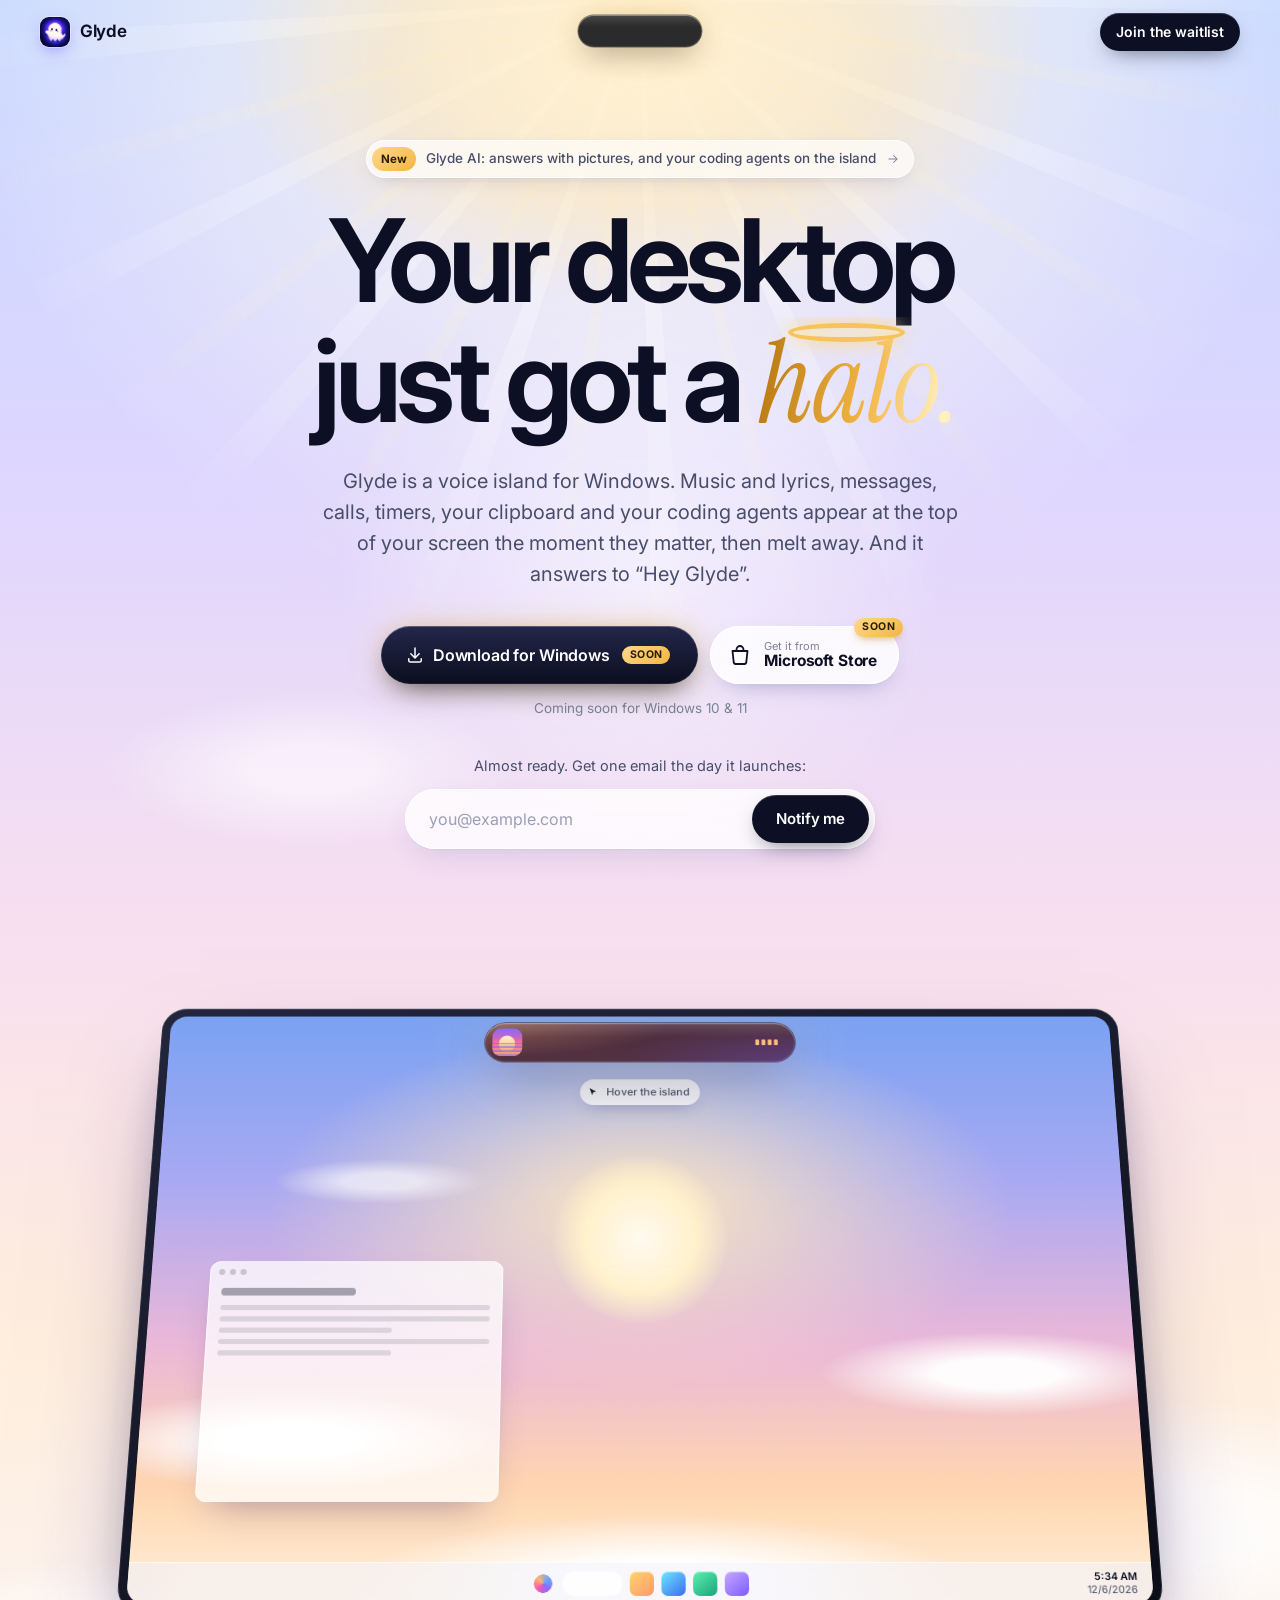
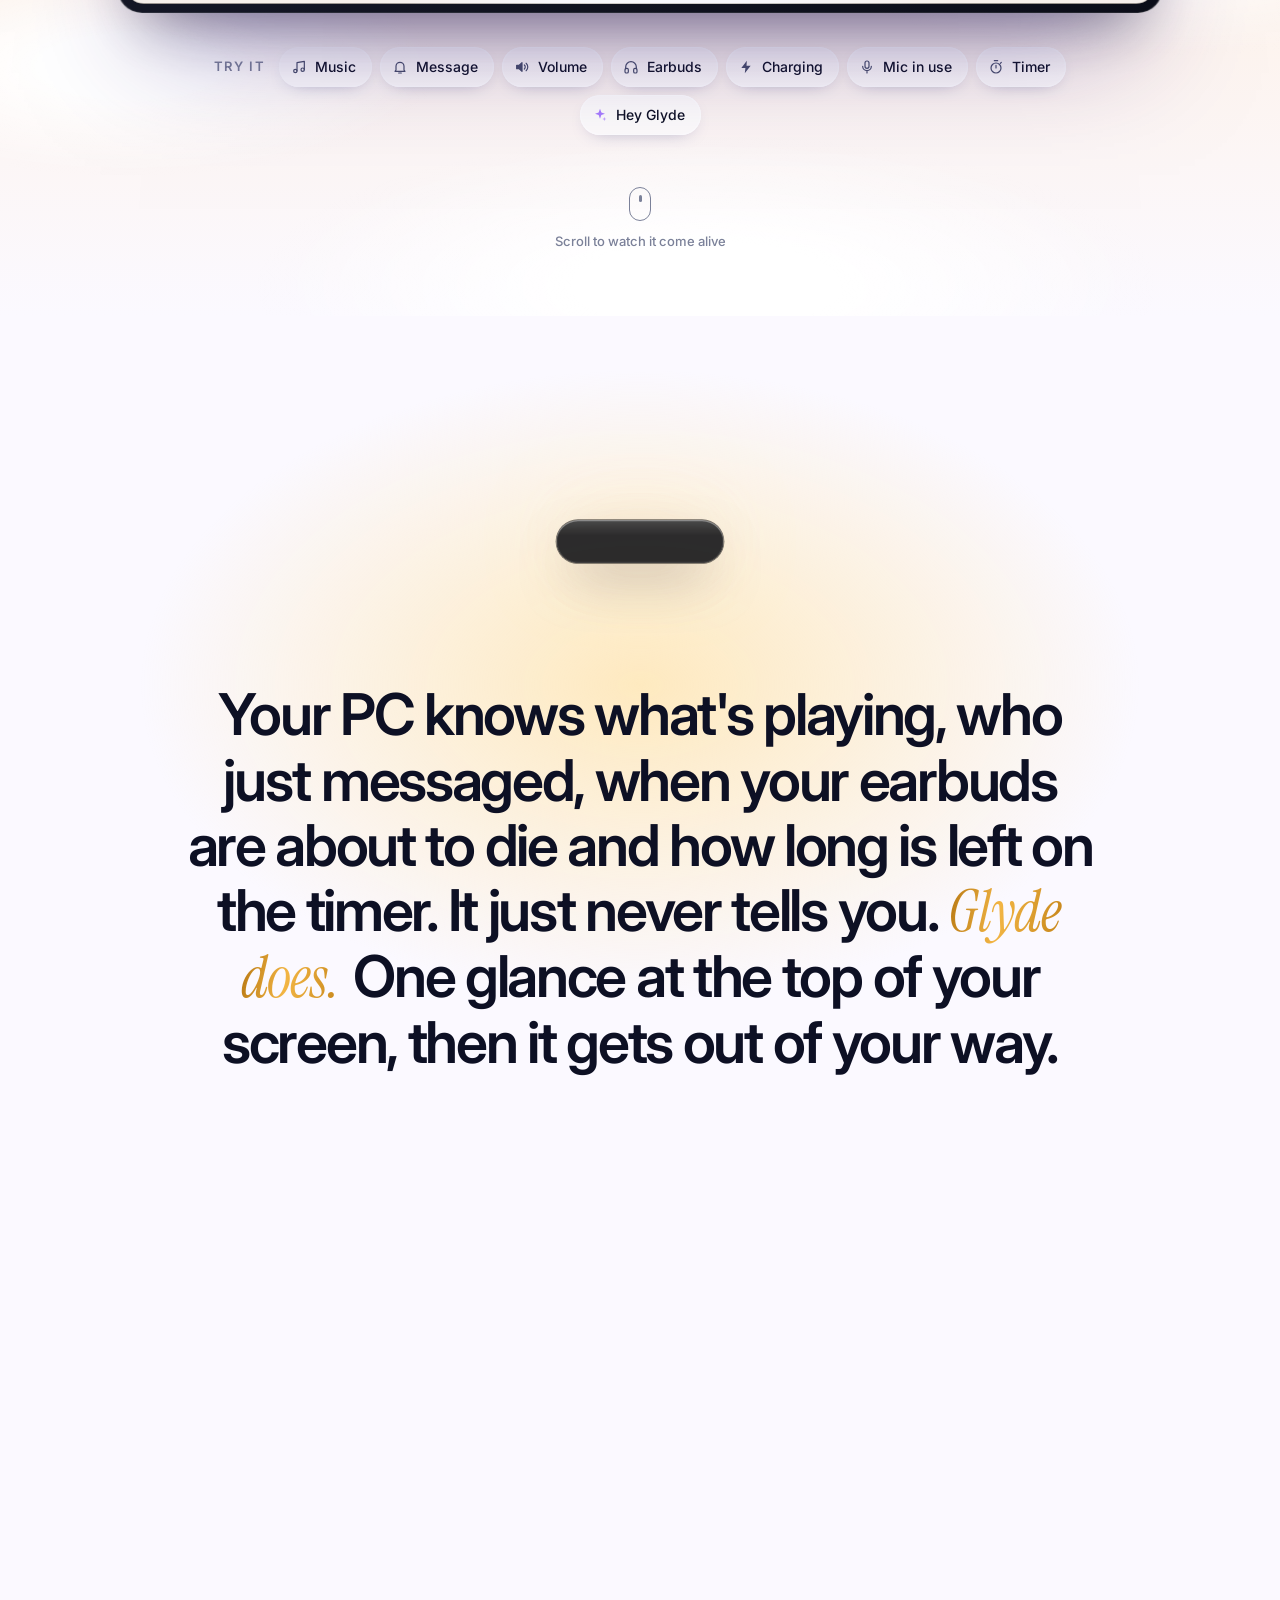
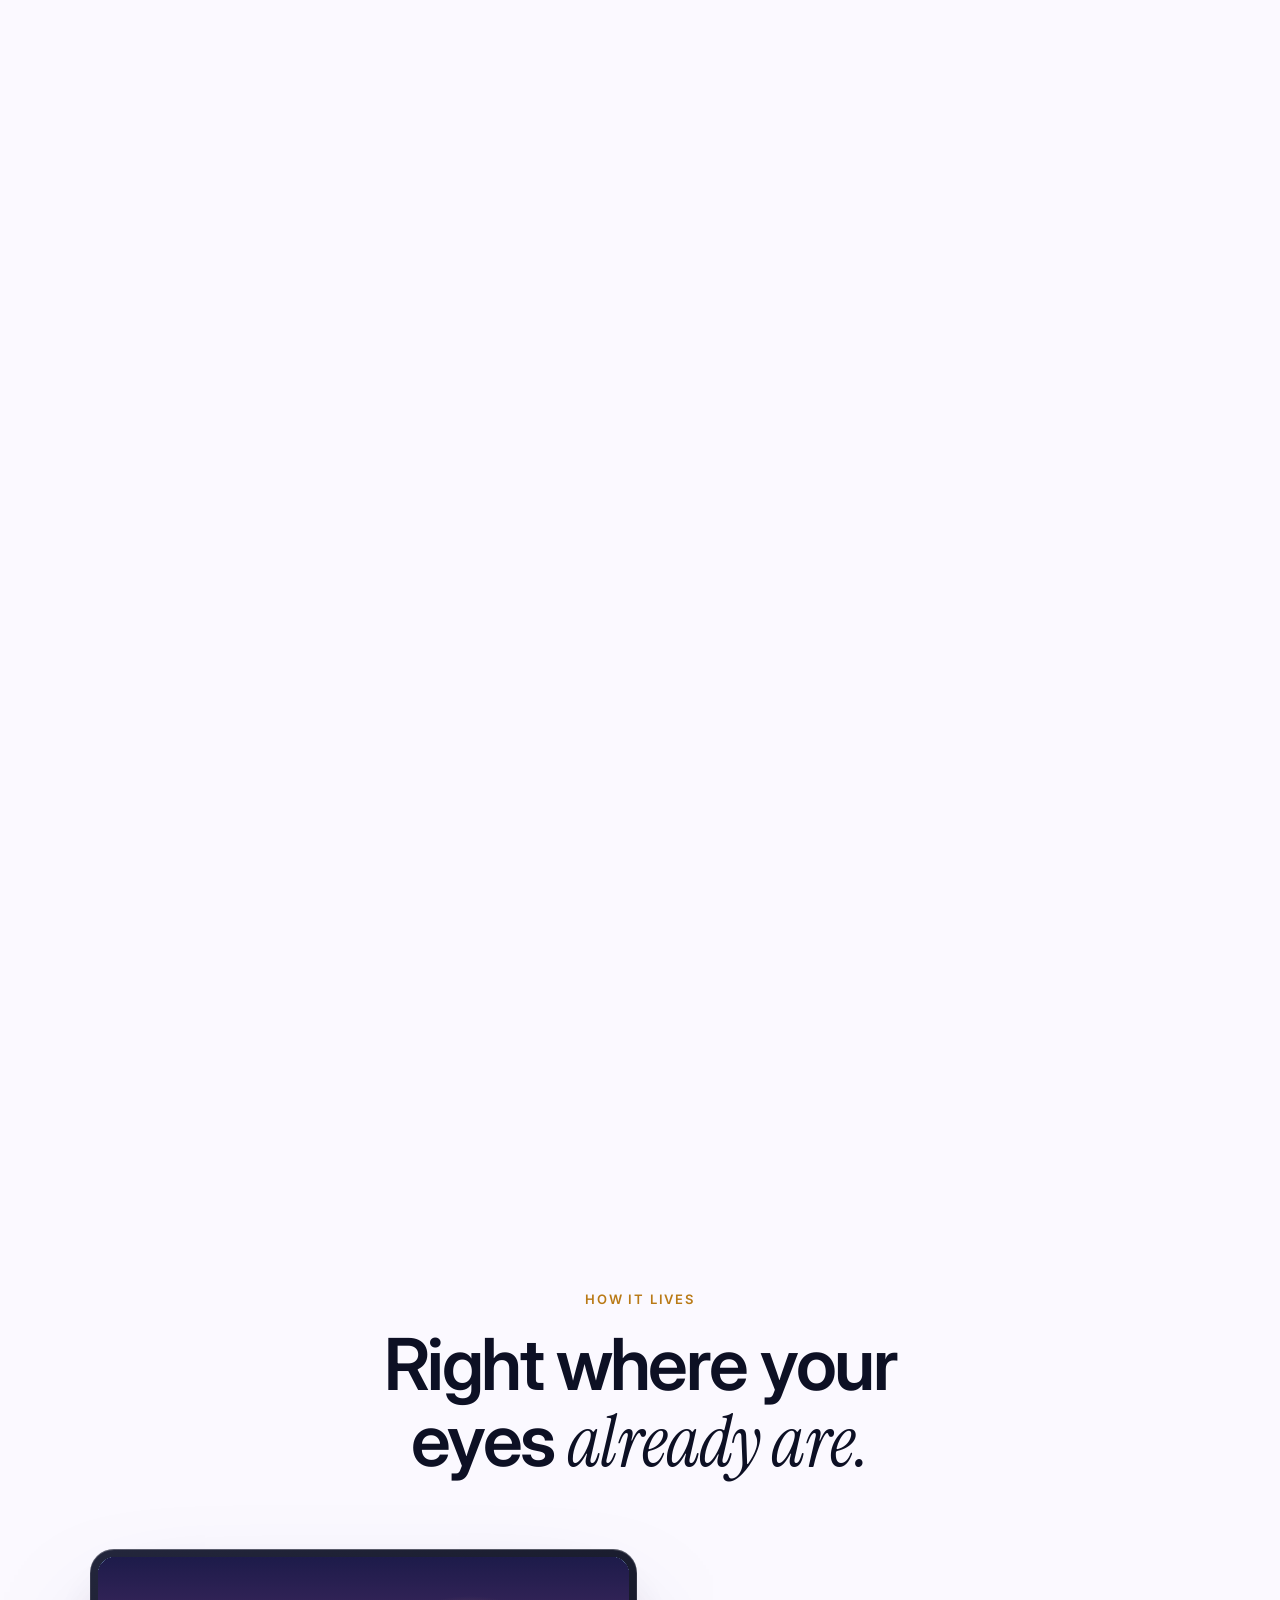
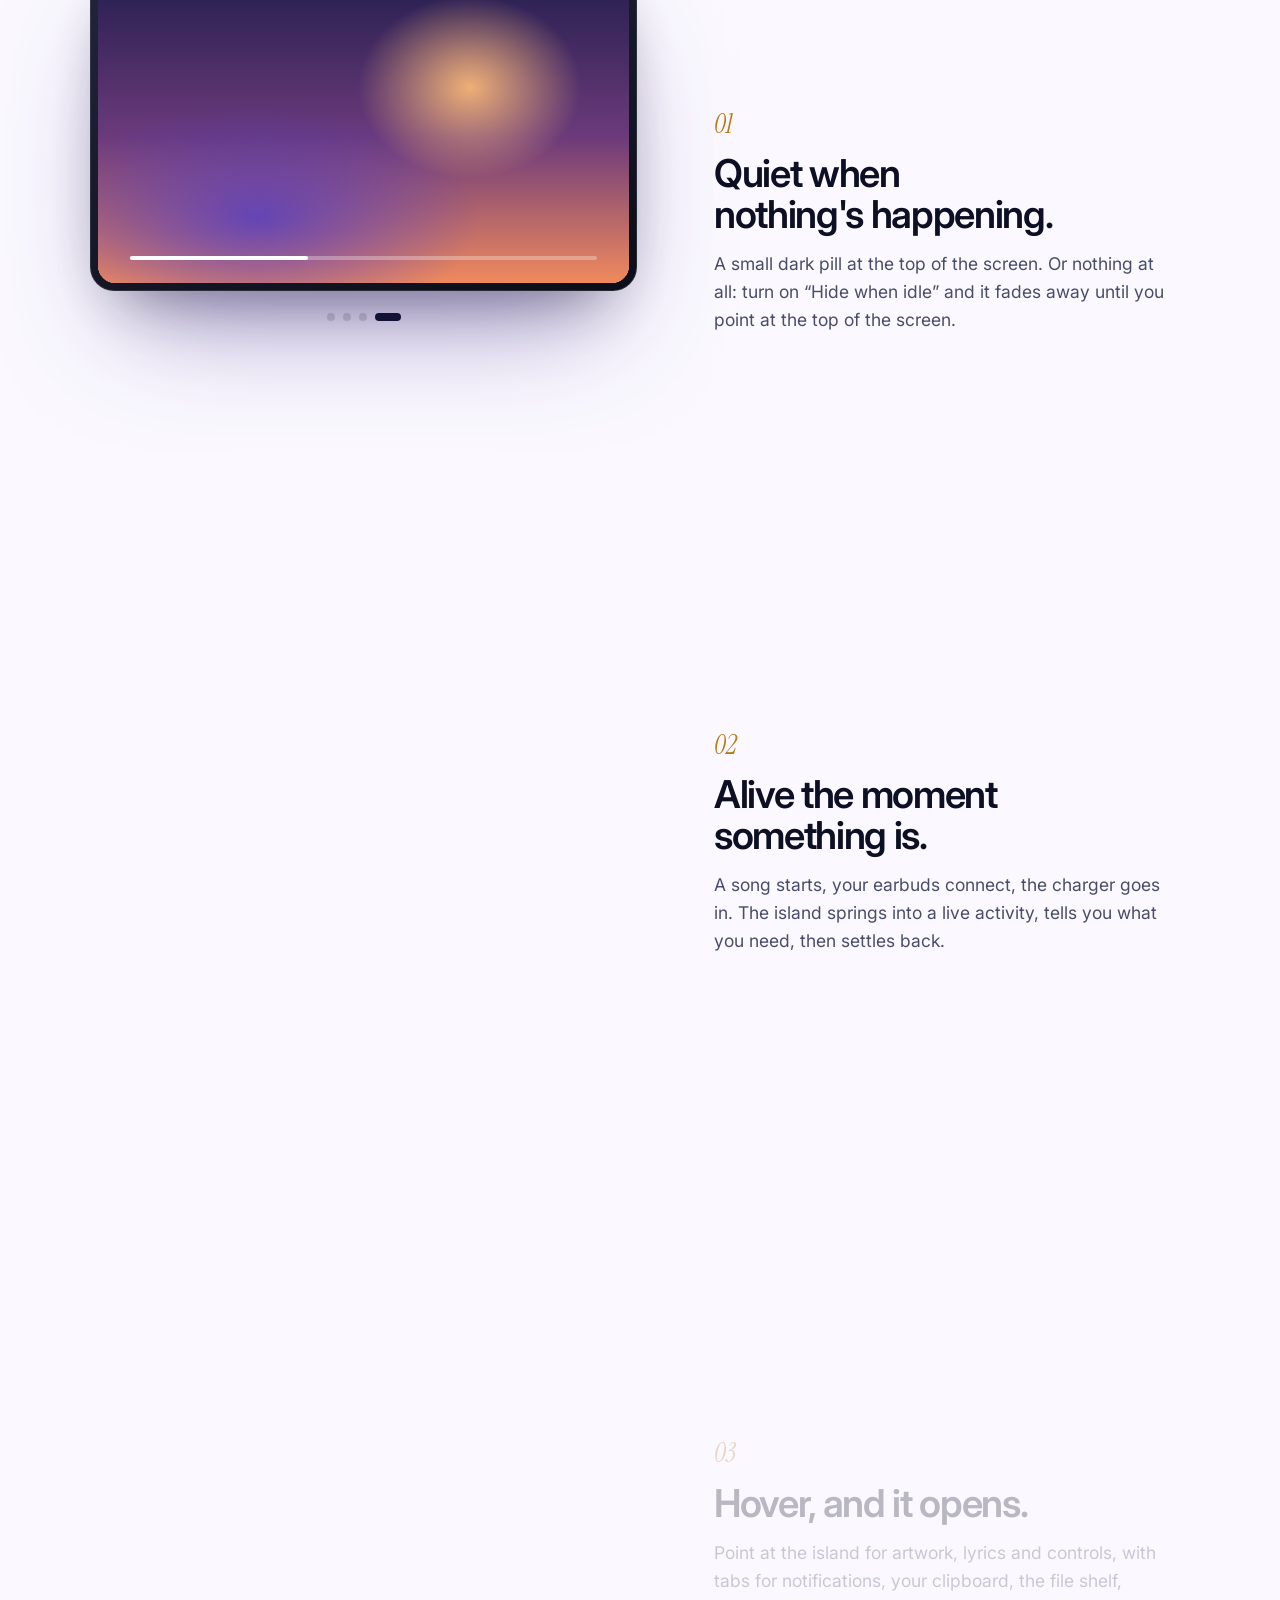
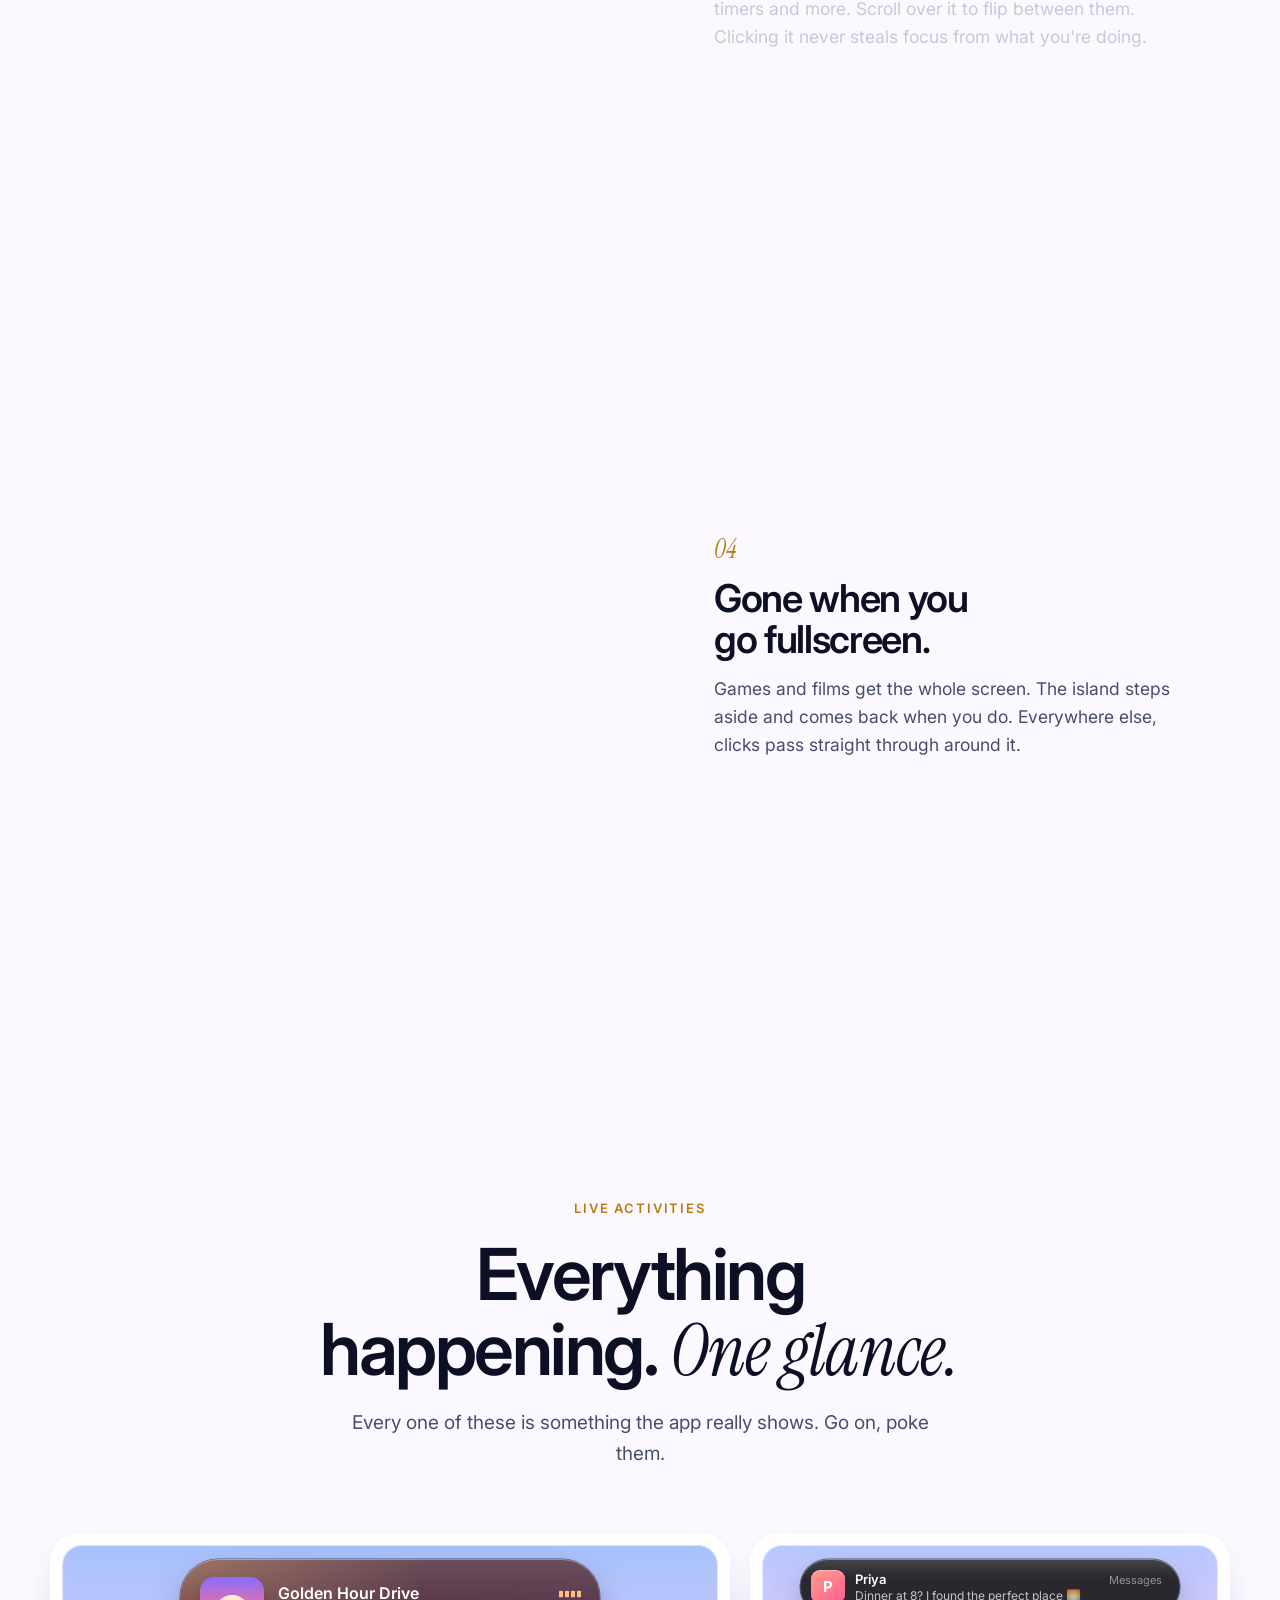
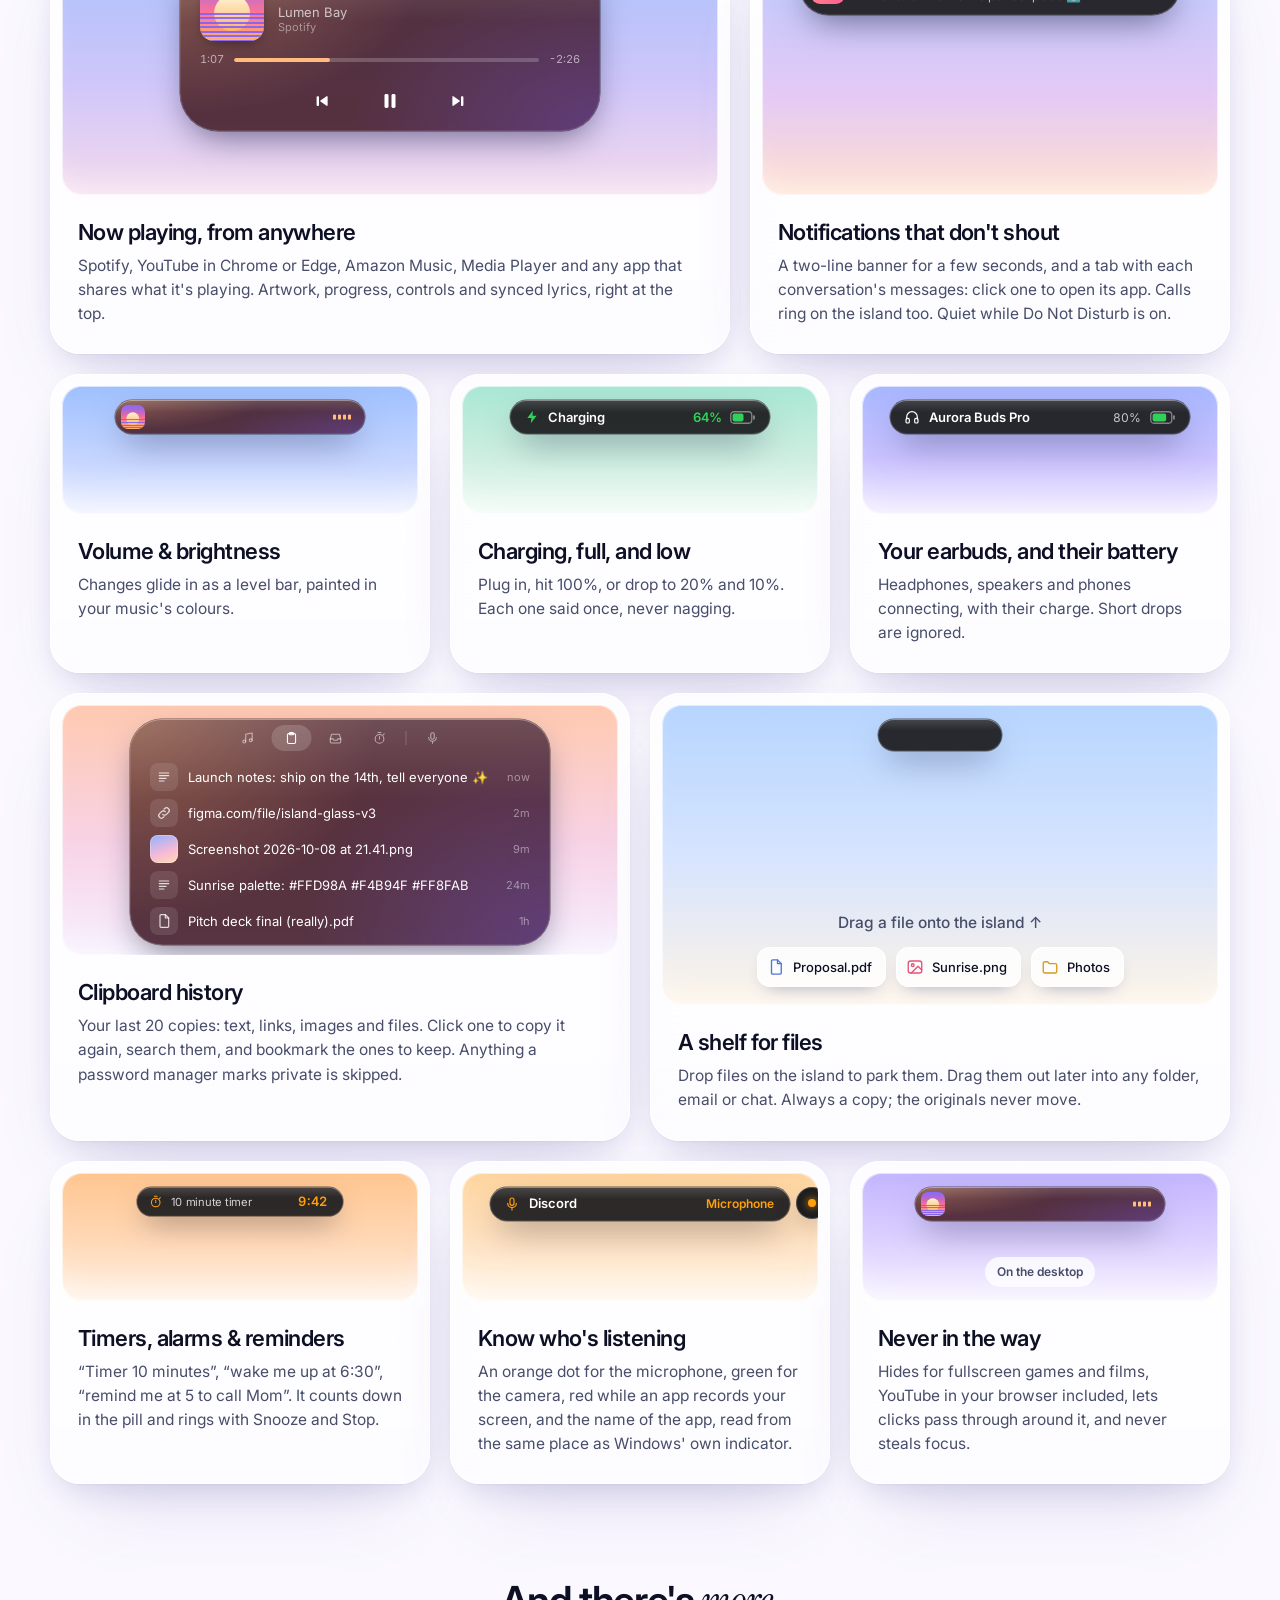
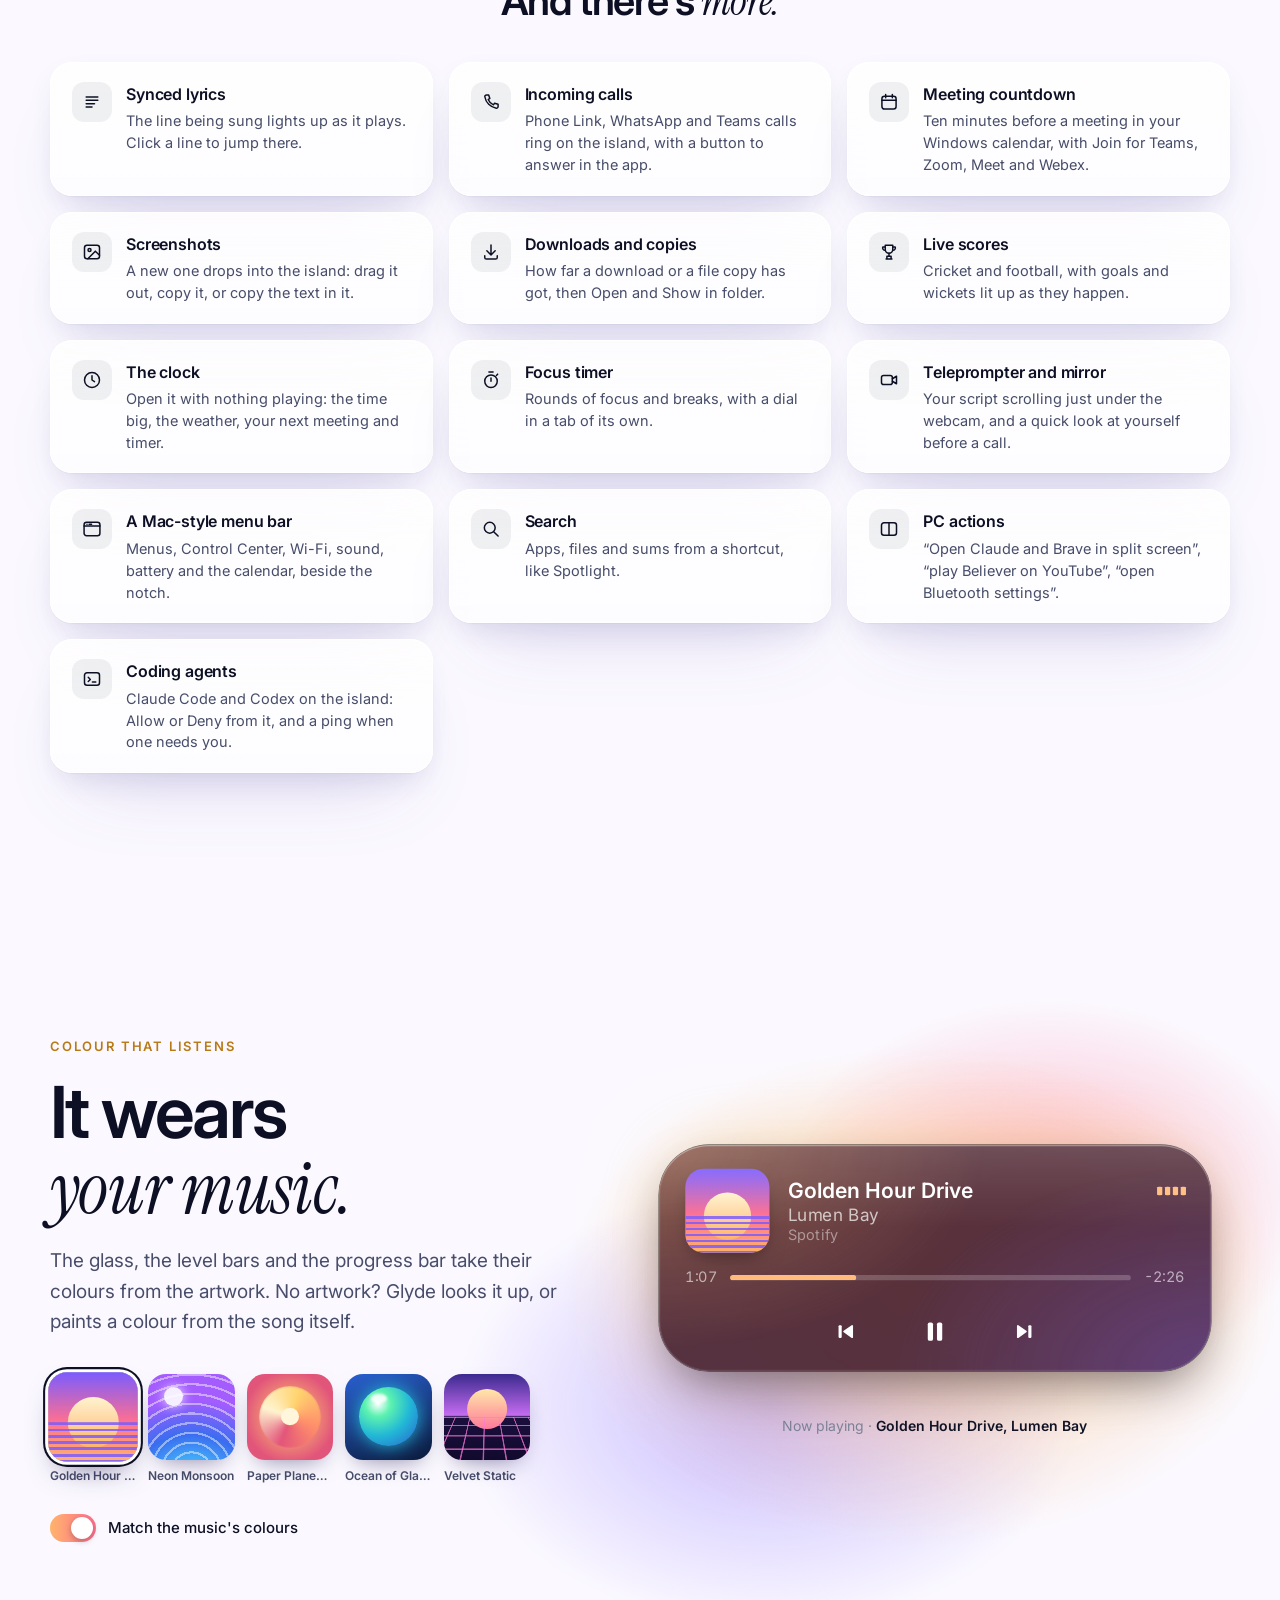
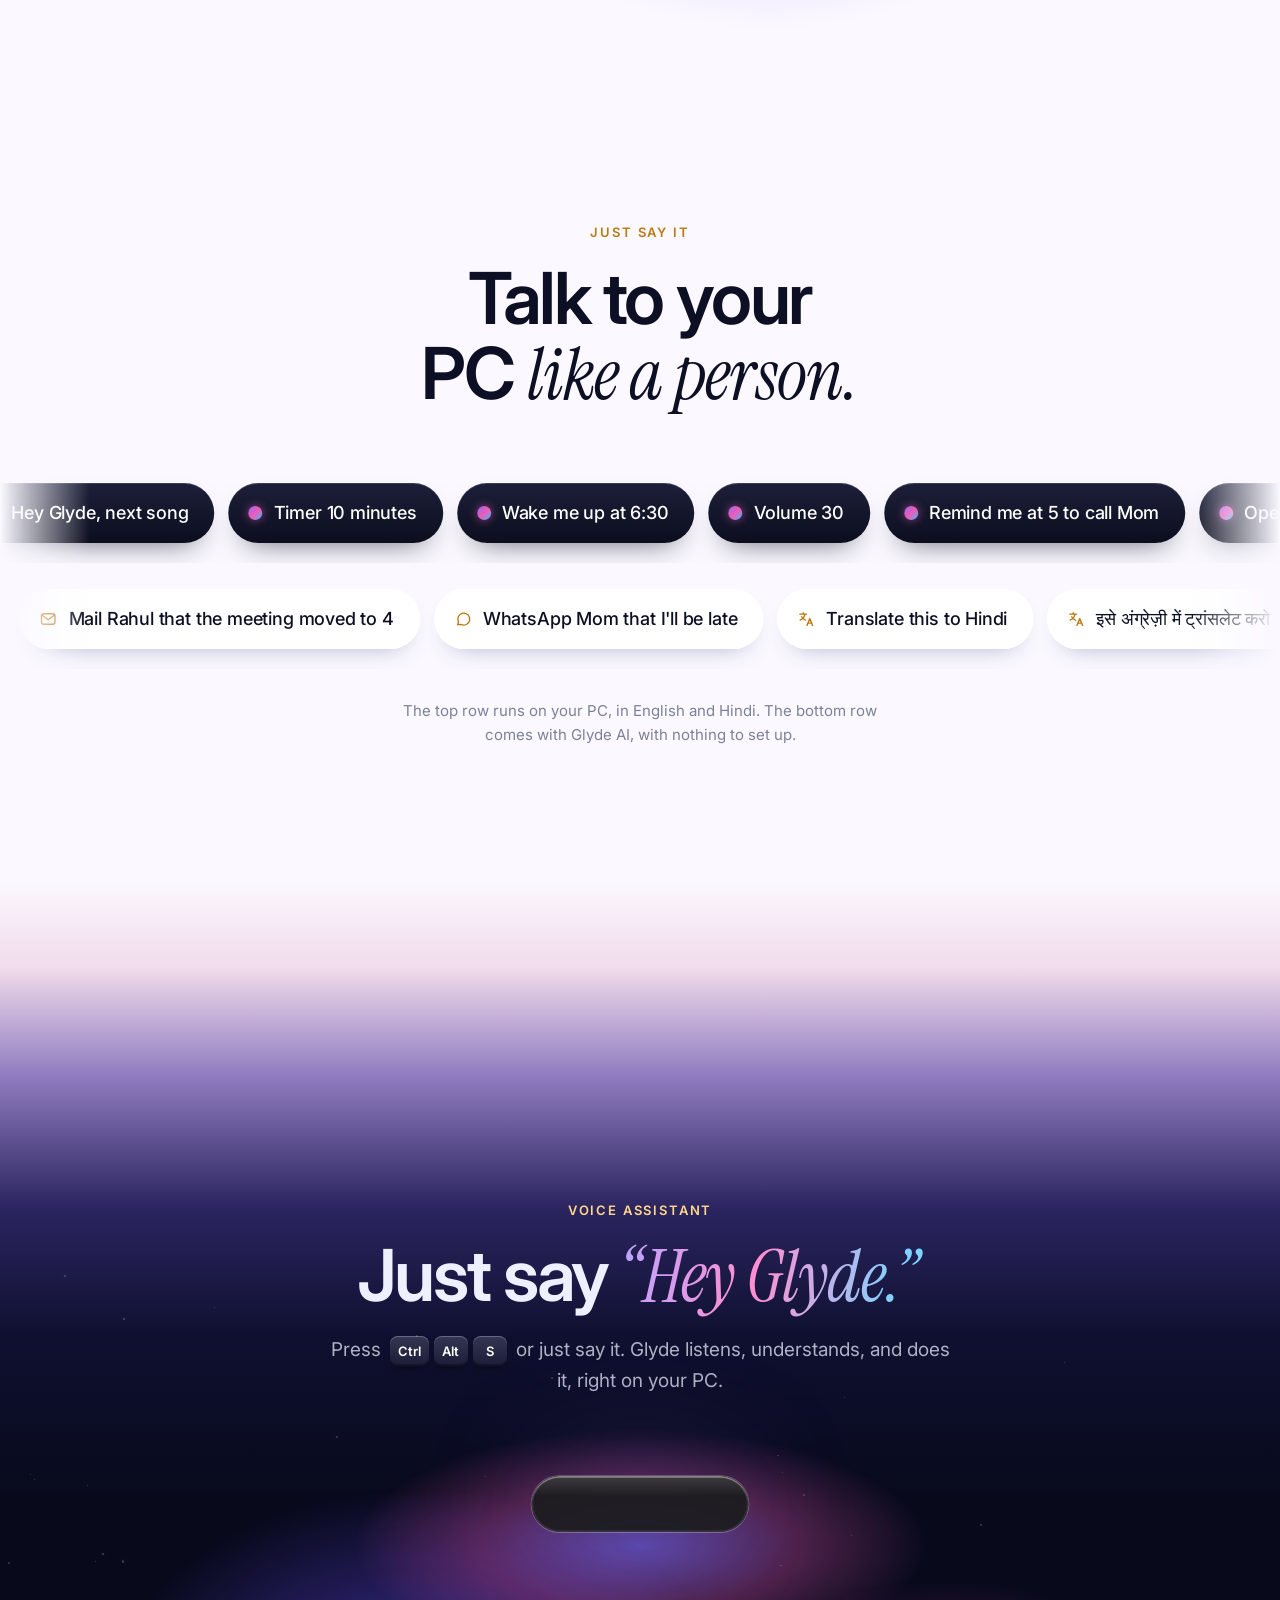
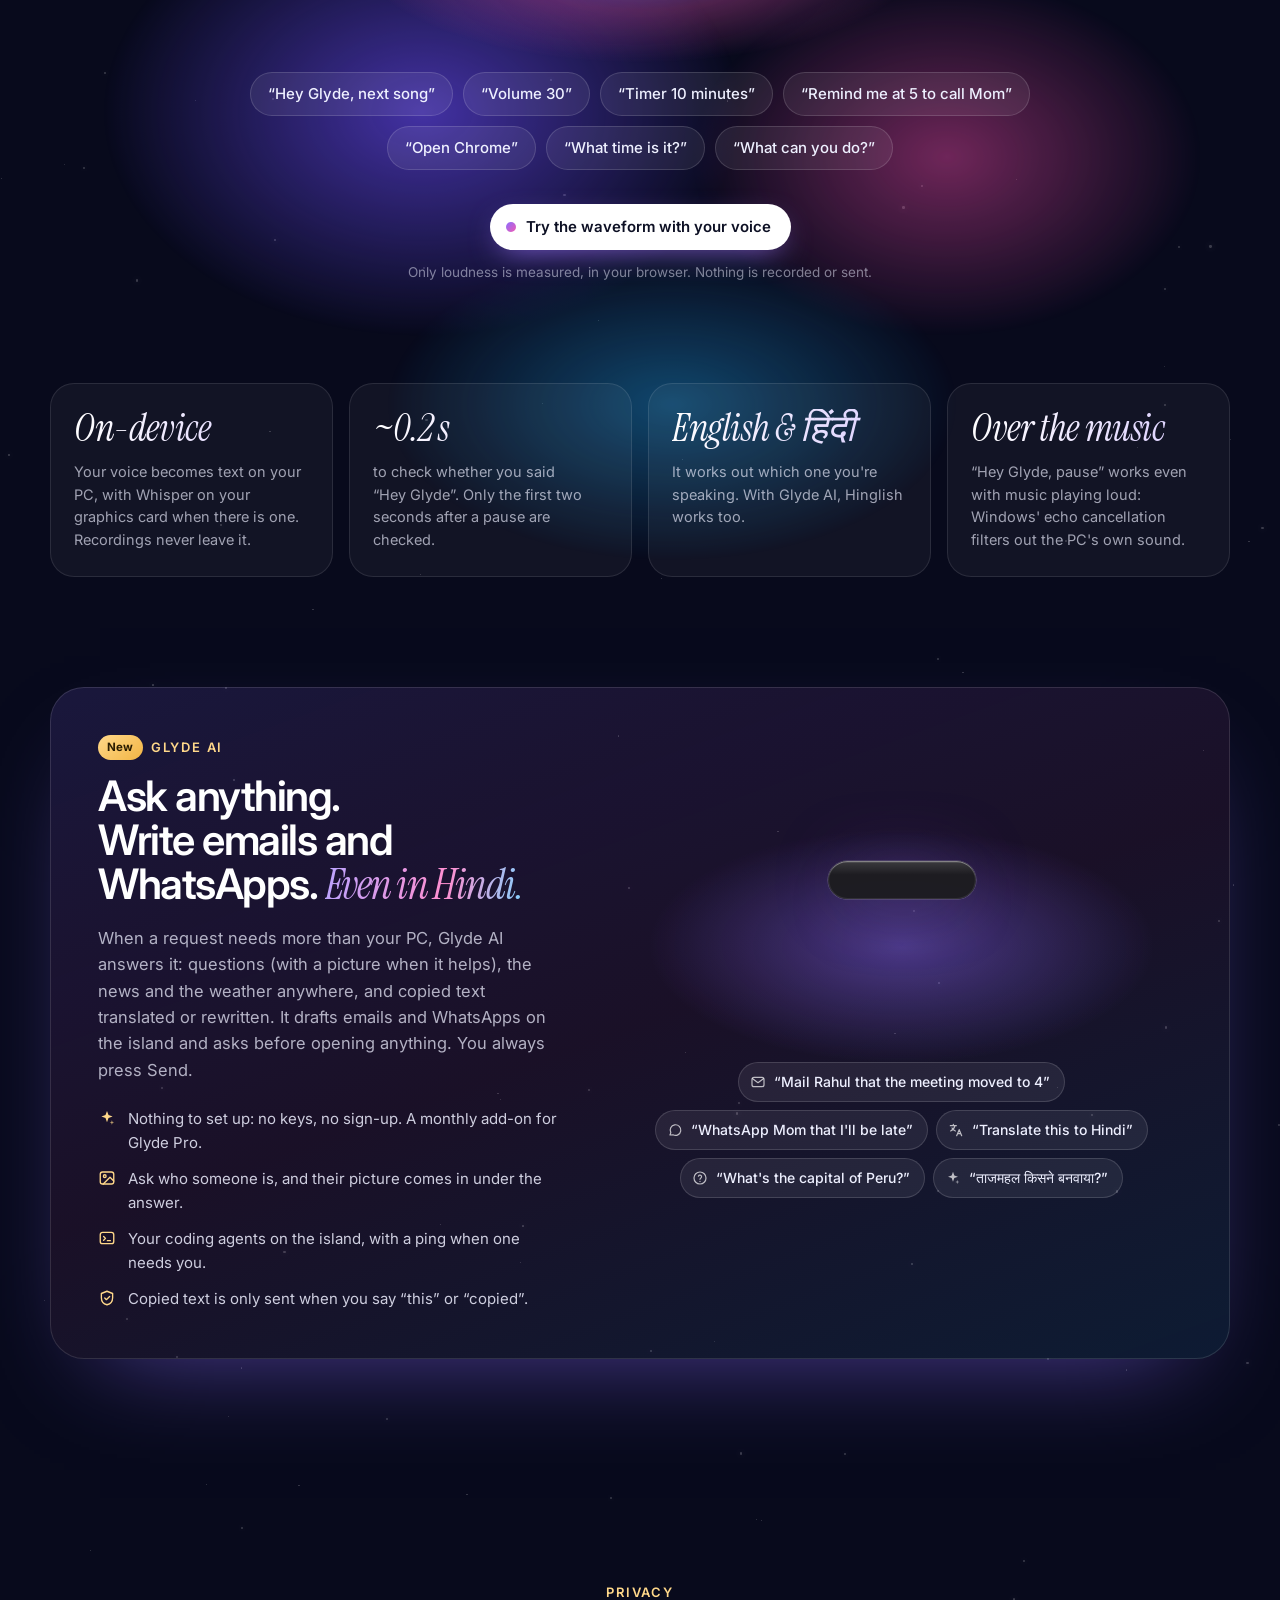
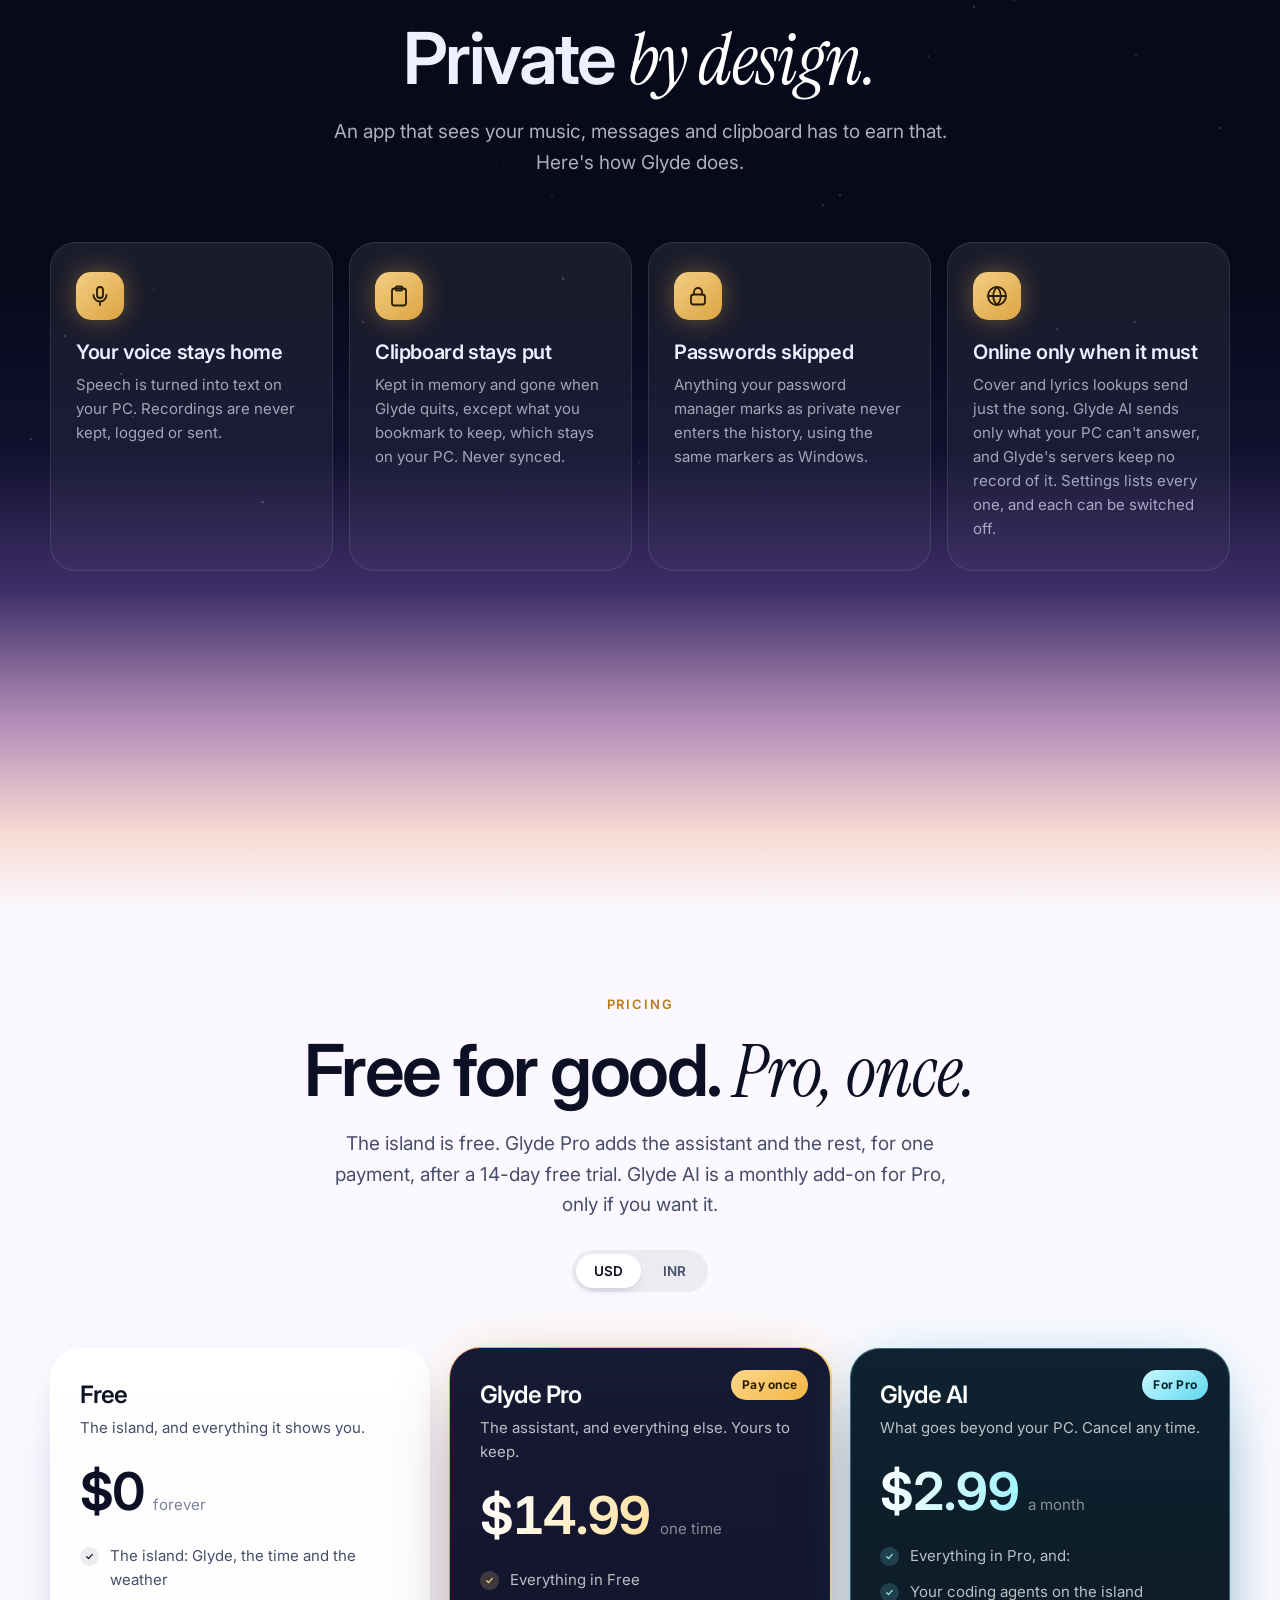
==== commit 84054a95: "Add a privacy policy, for the Microsoft Store What Glyde keeps on your PC, what it sends online and " ====
--- a/index.html
+++ b/index.html
@@ -635,6 +635,7 @@
         <a href="#faq">FAQ</a>
         <a href="#get" data-download>Download</a>
         <a href="#get" data-store>Microsoft Store</a>
+        <a href="privacy.html">Privacy policy</a>
       </nav>
       <p class="fine">© <span data-year>2026</span> Glyde. An independent app, not affiliated with Apple Inc., Microsoft Corporation or Google LLC. Glyde was formerly called WinIsland. Song titles, artists and people on this page are made up.</p>
     </div>
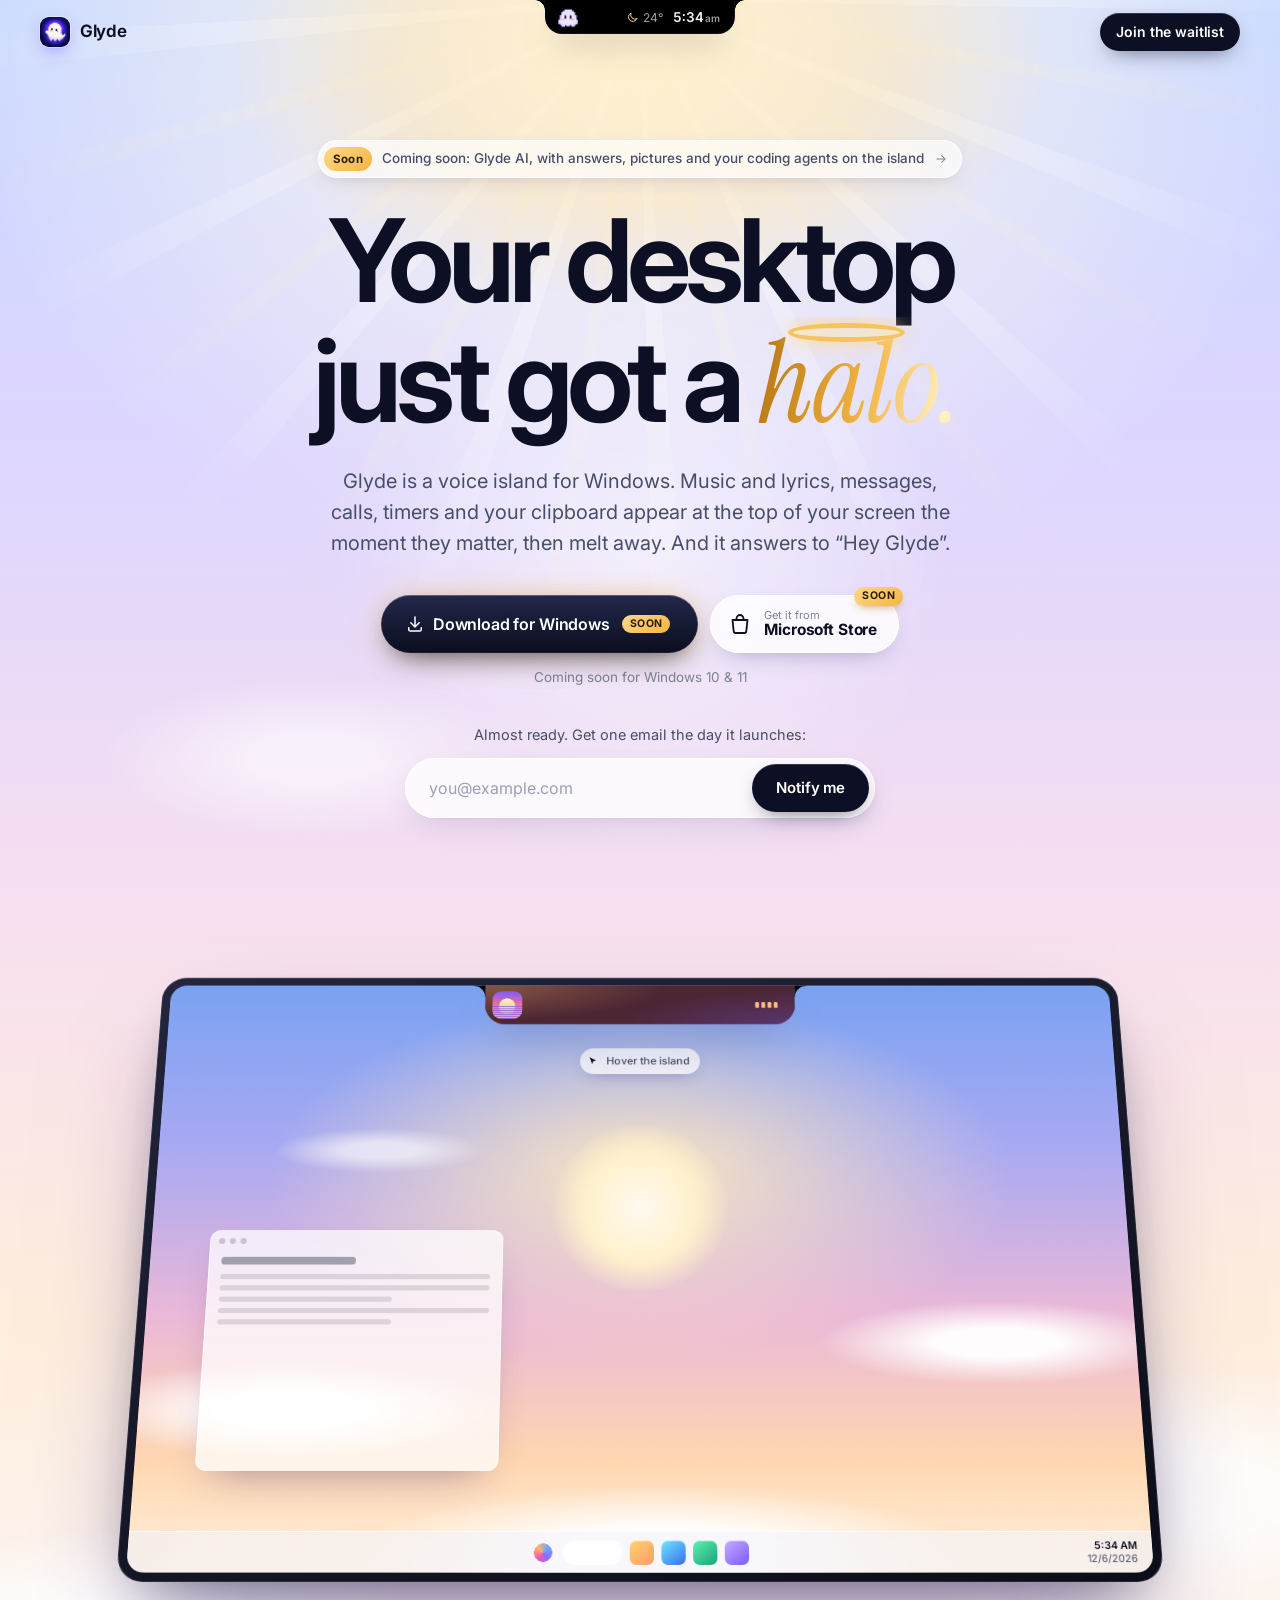
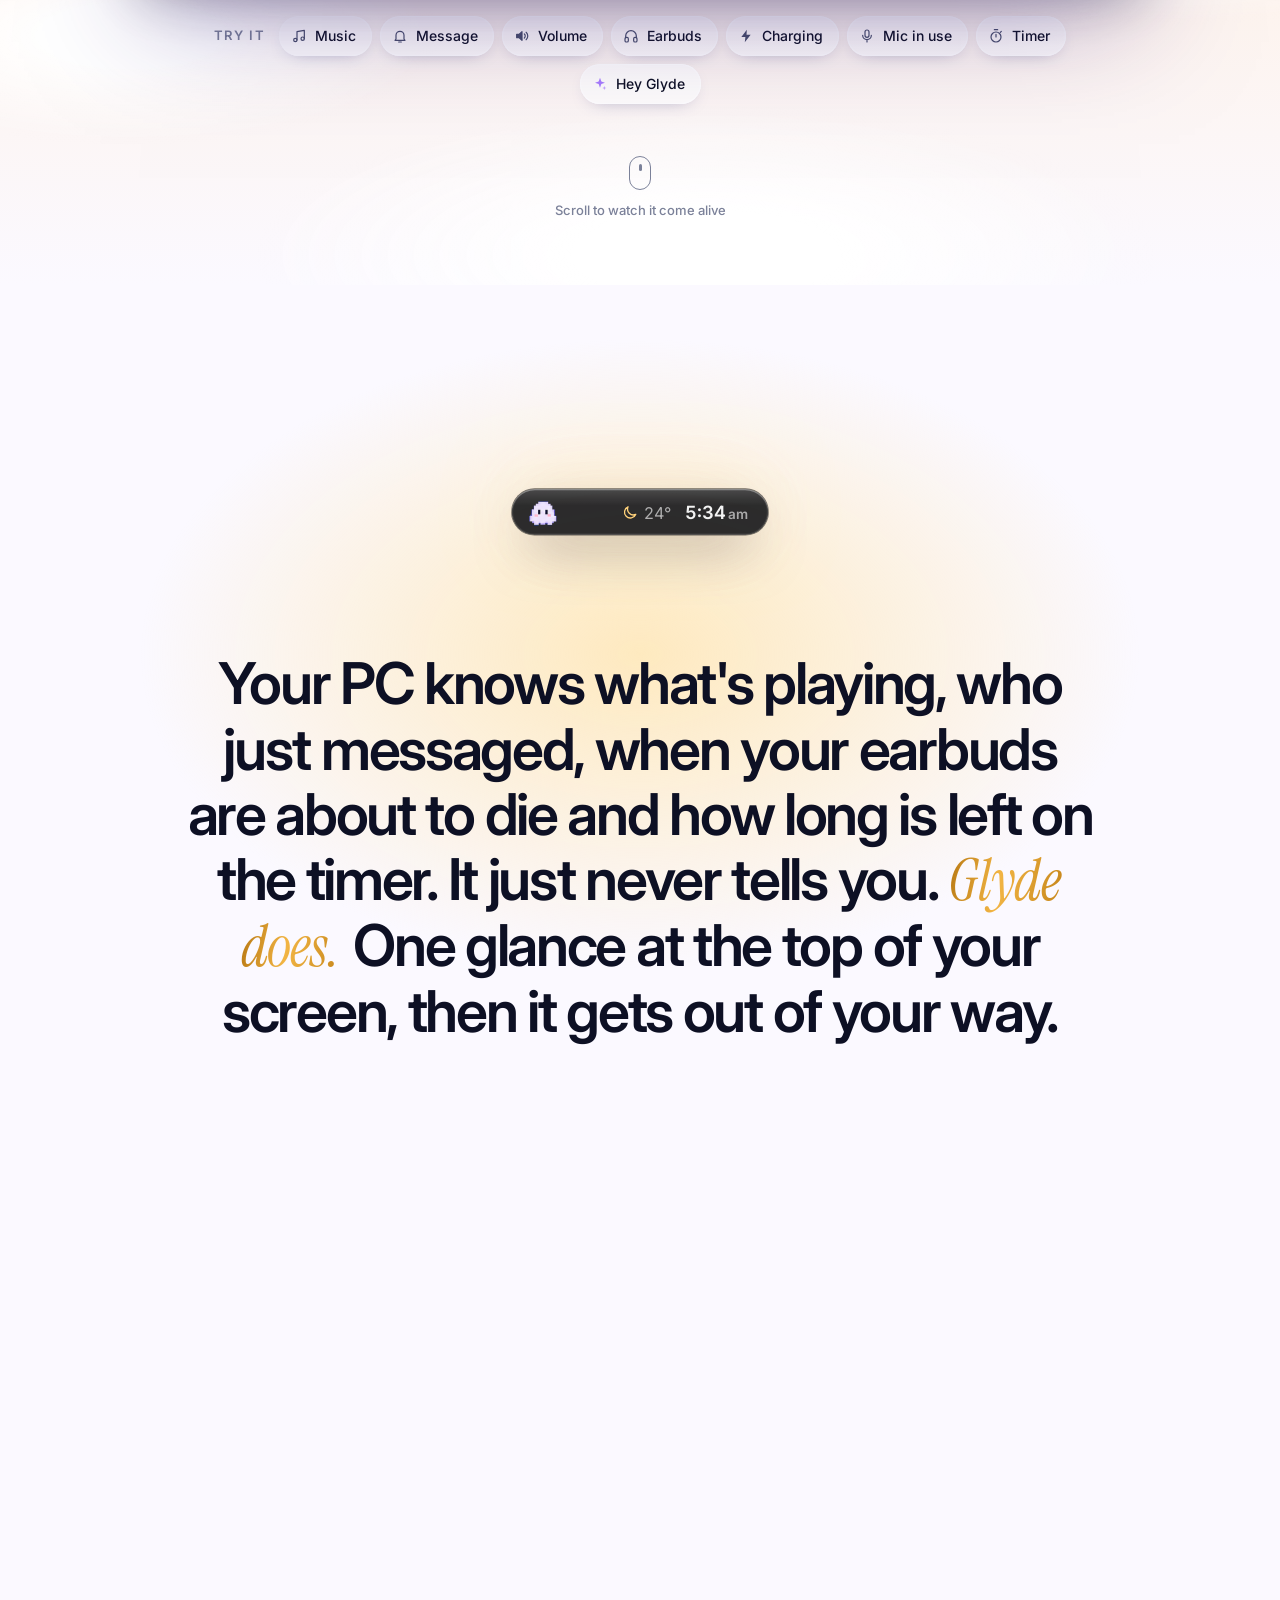
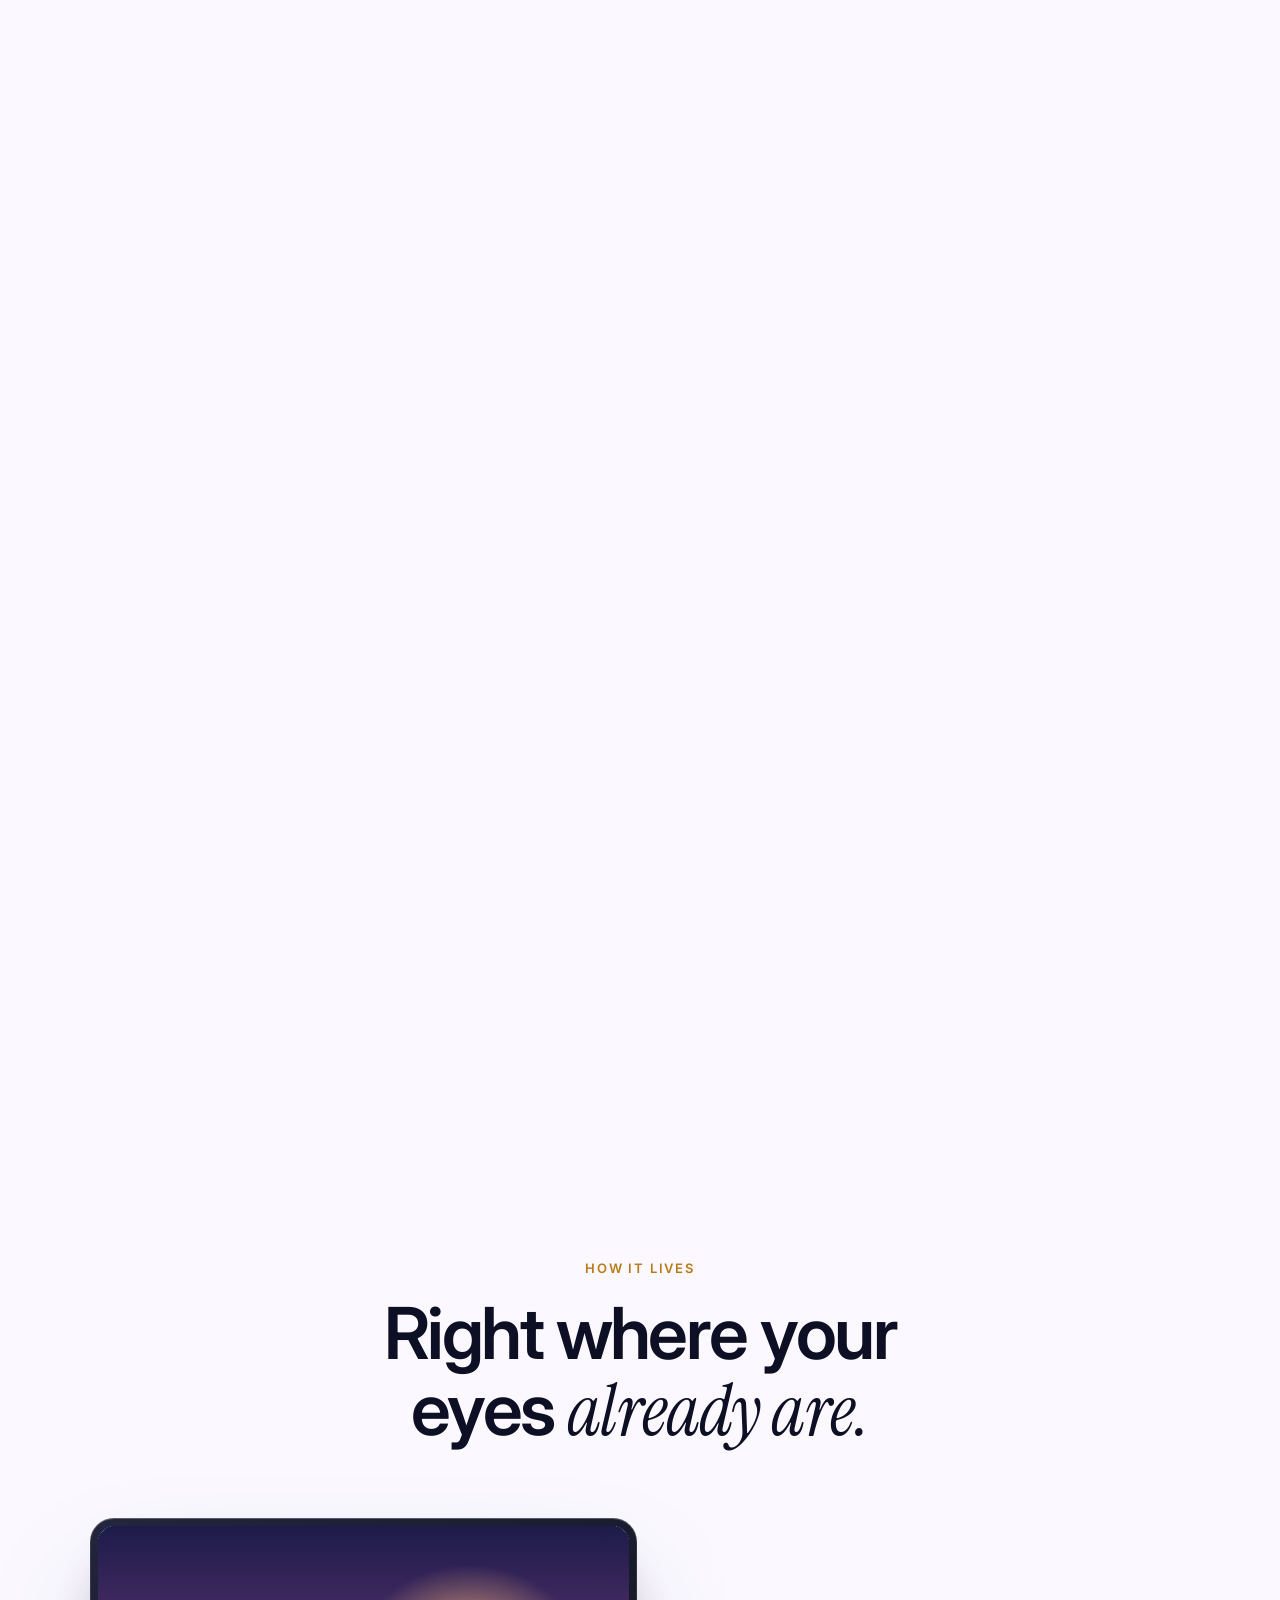
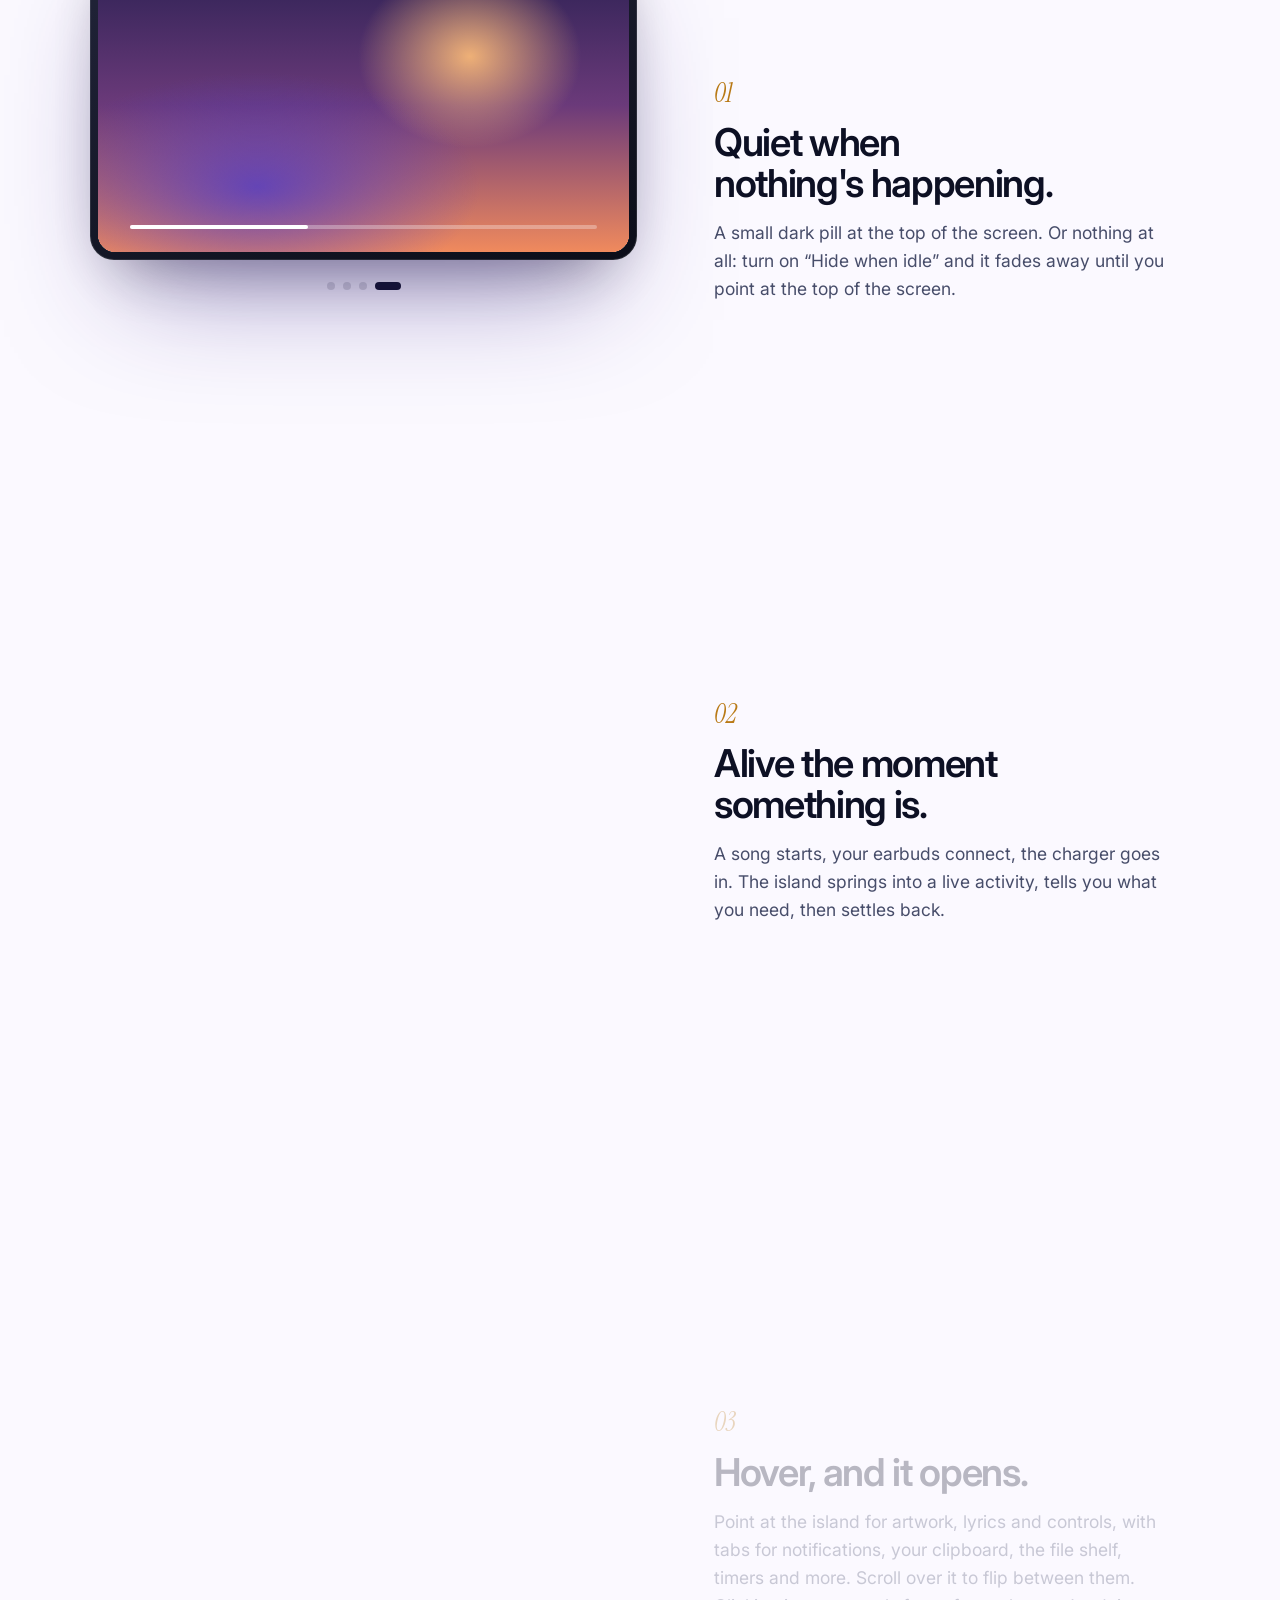
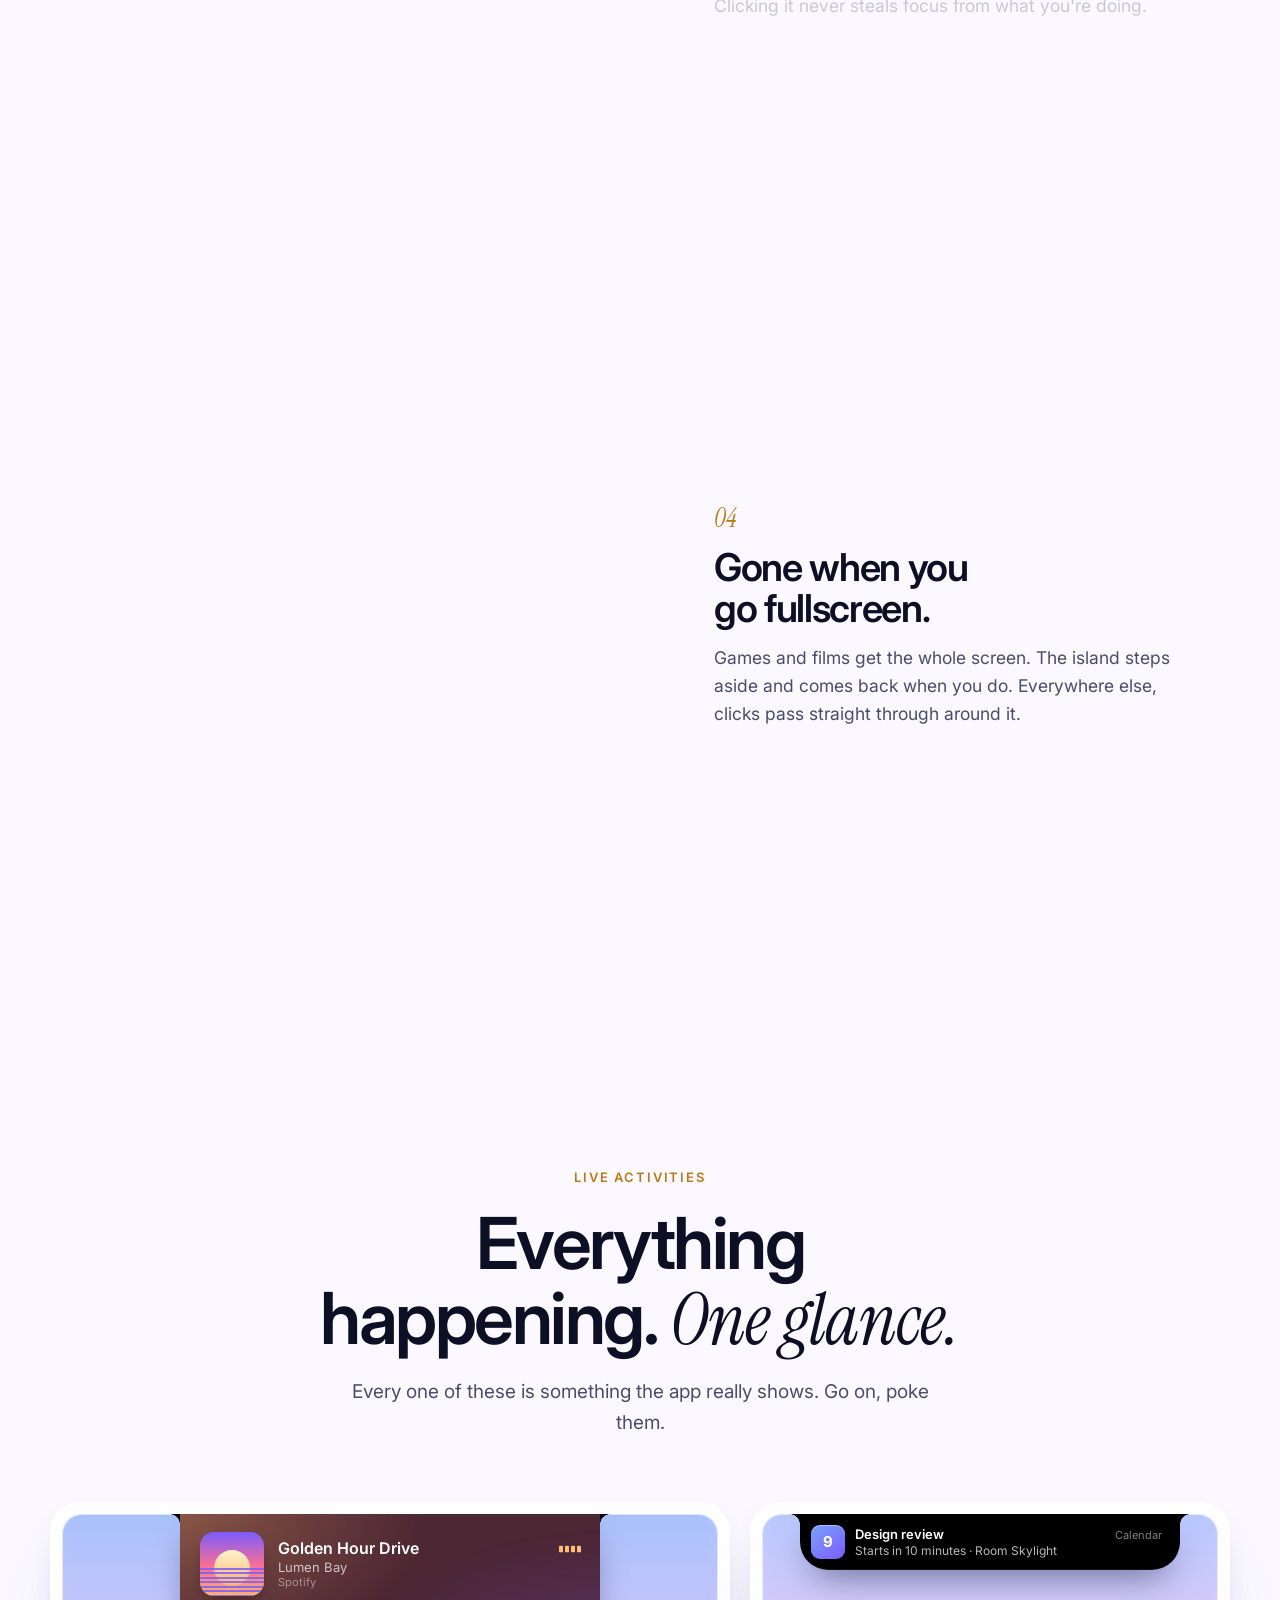
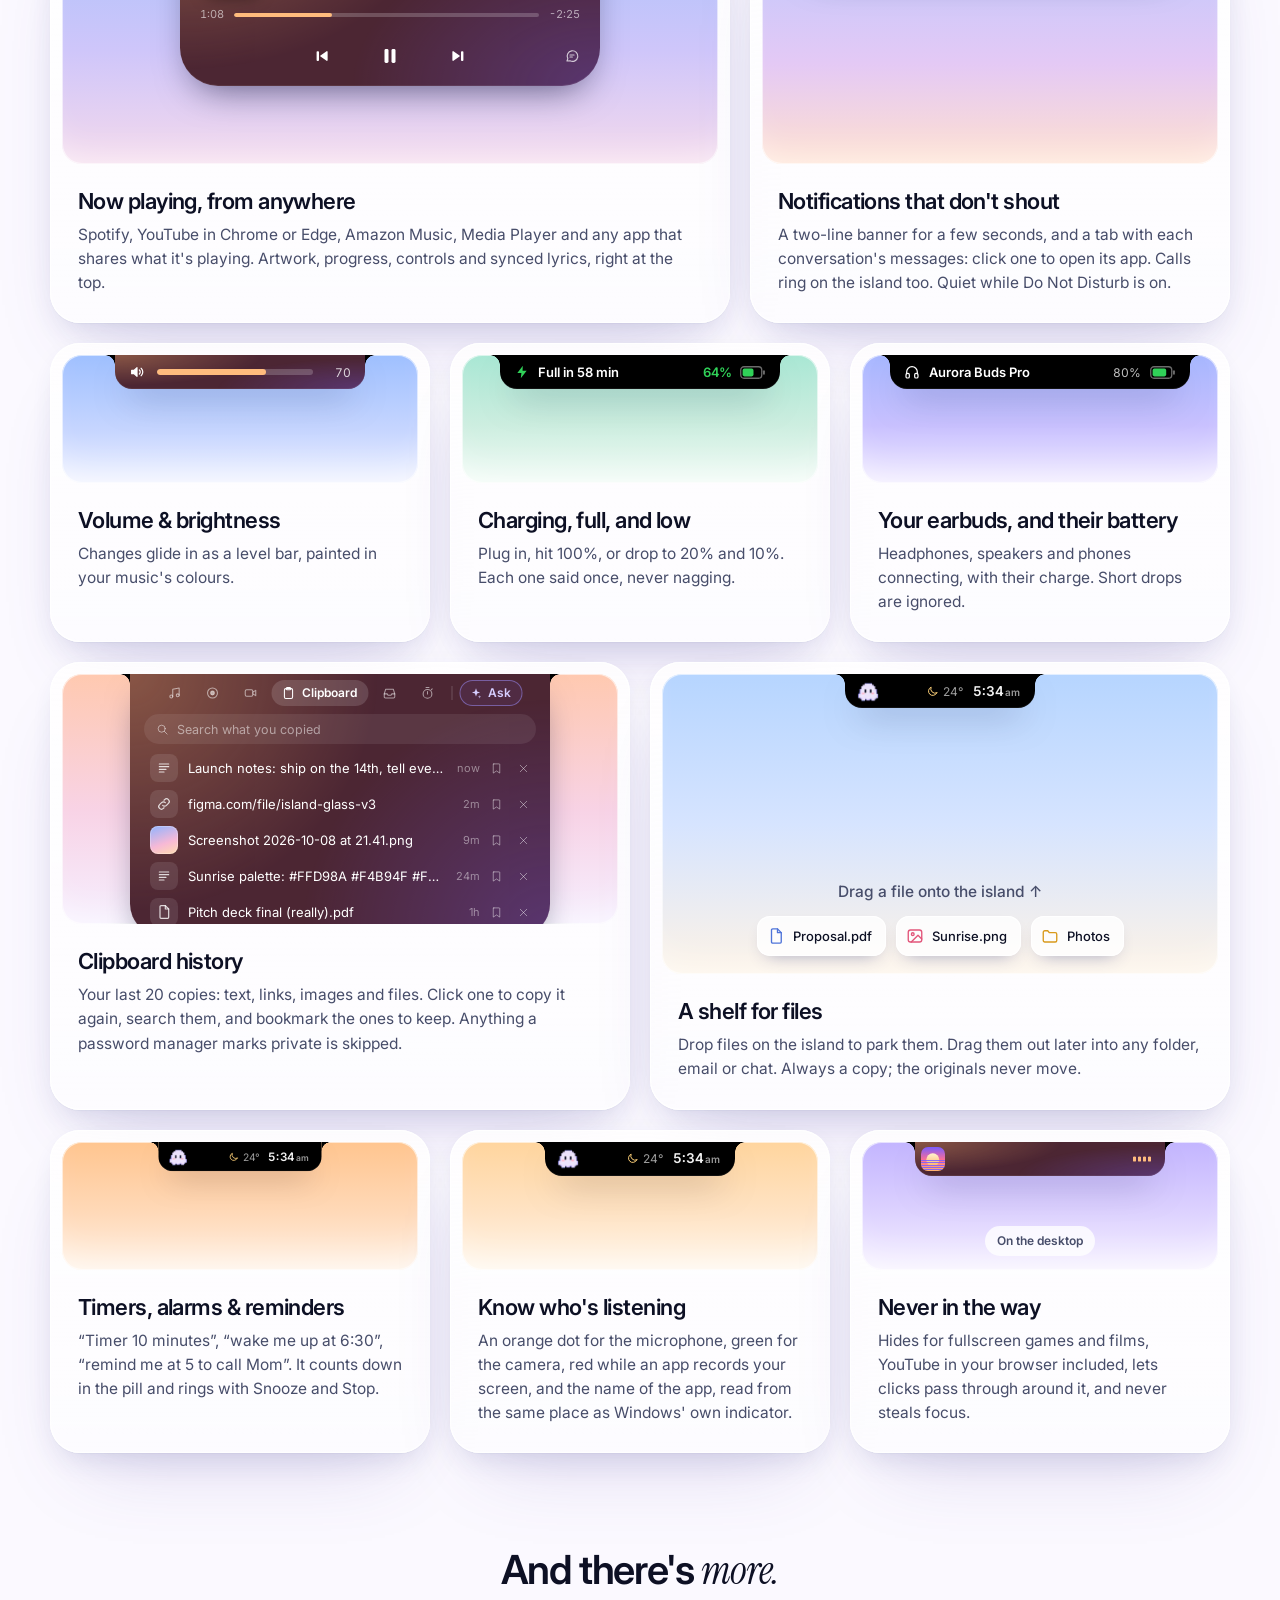
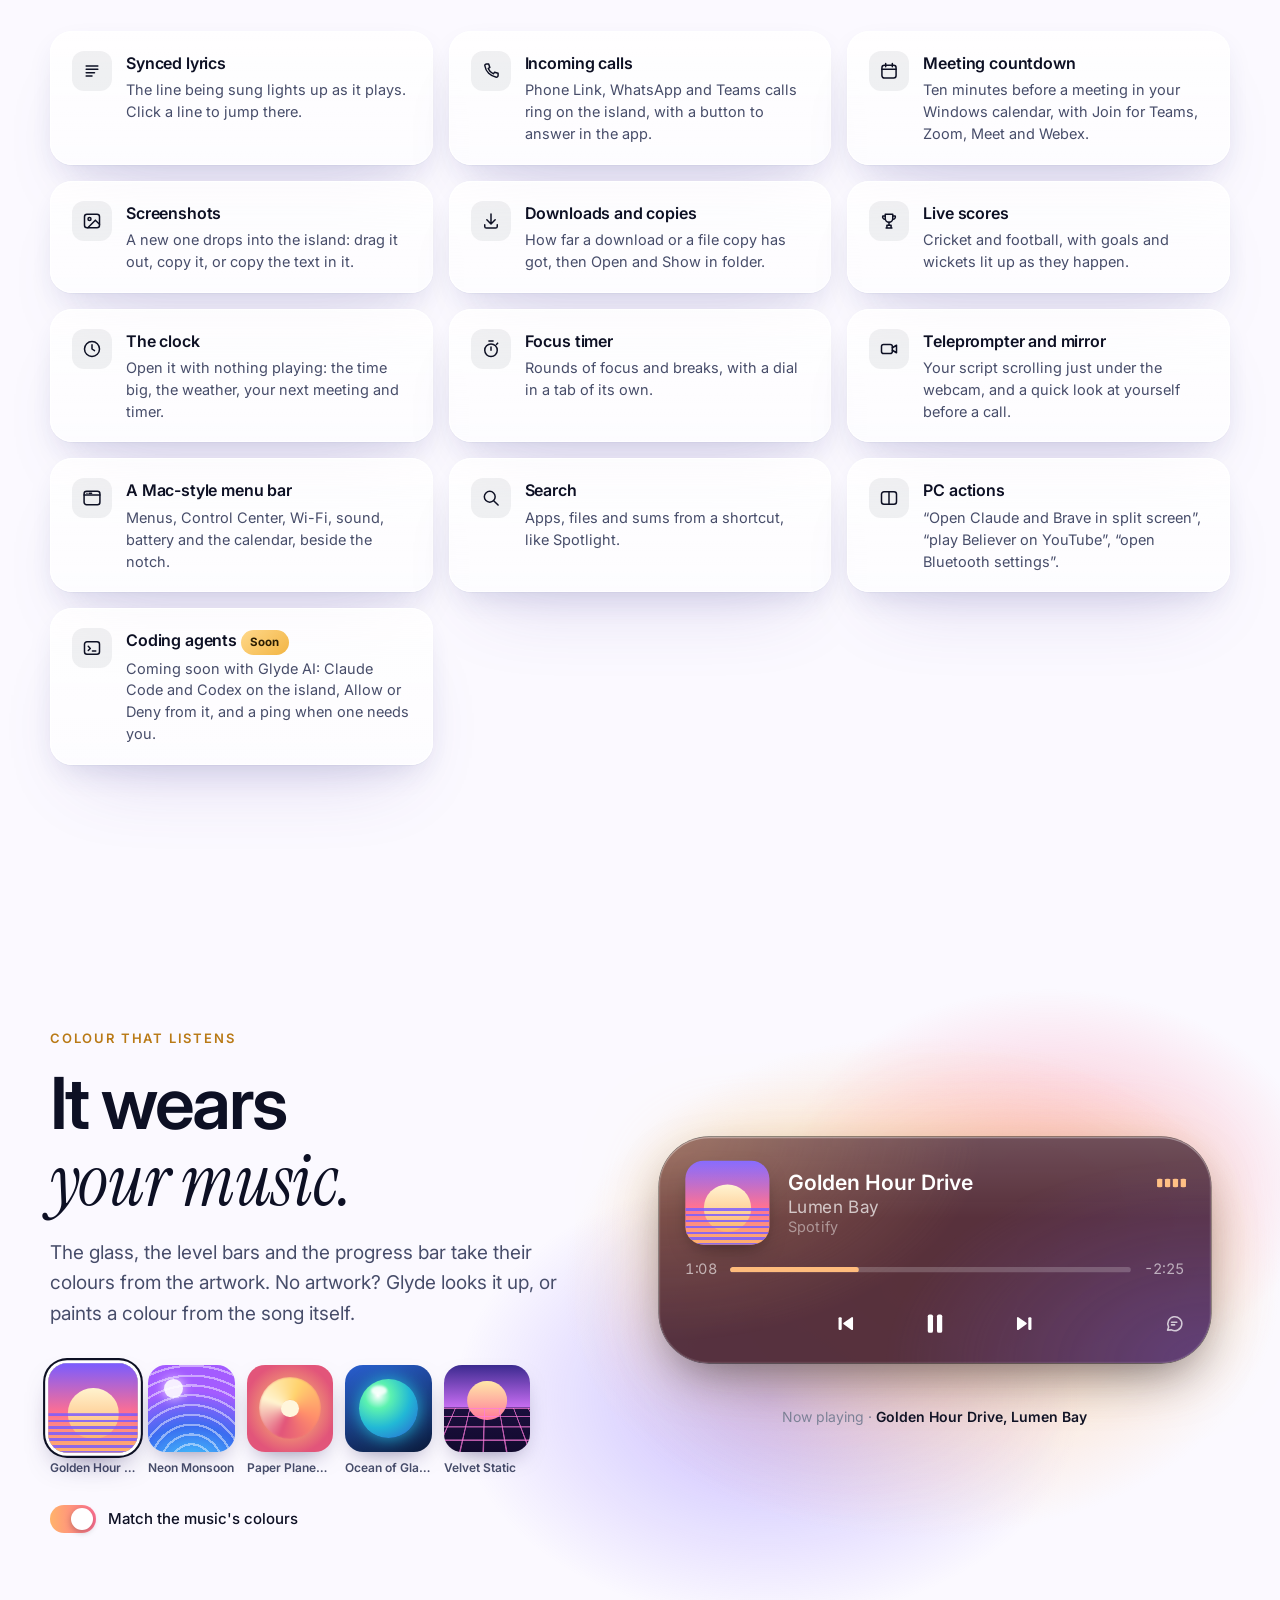
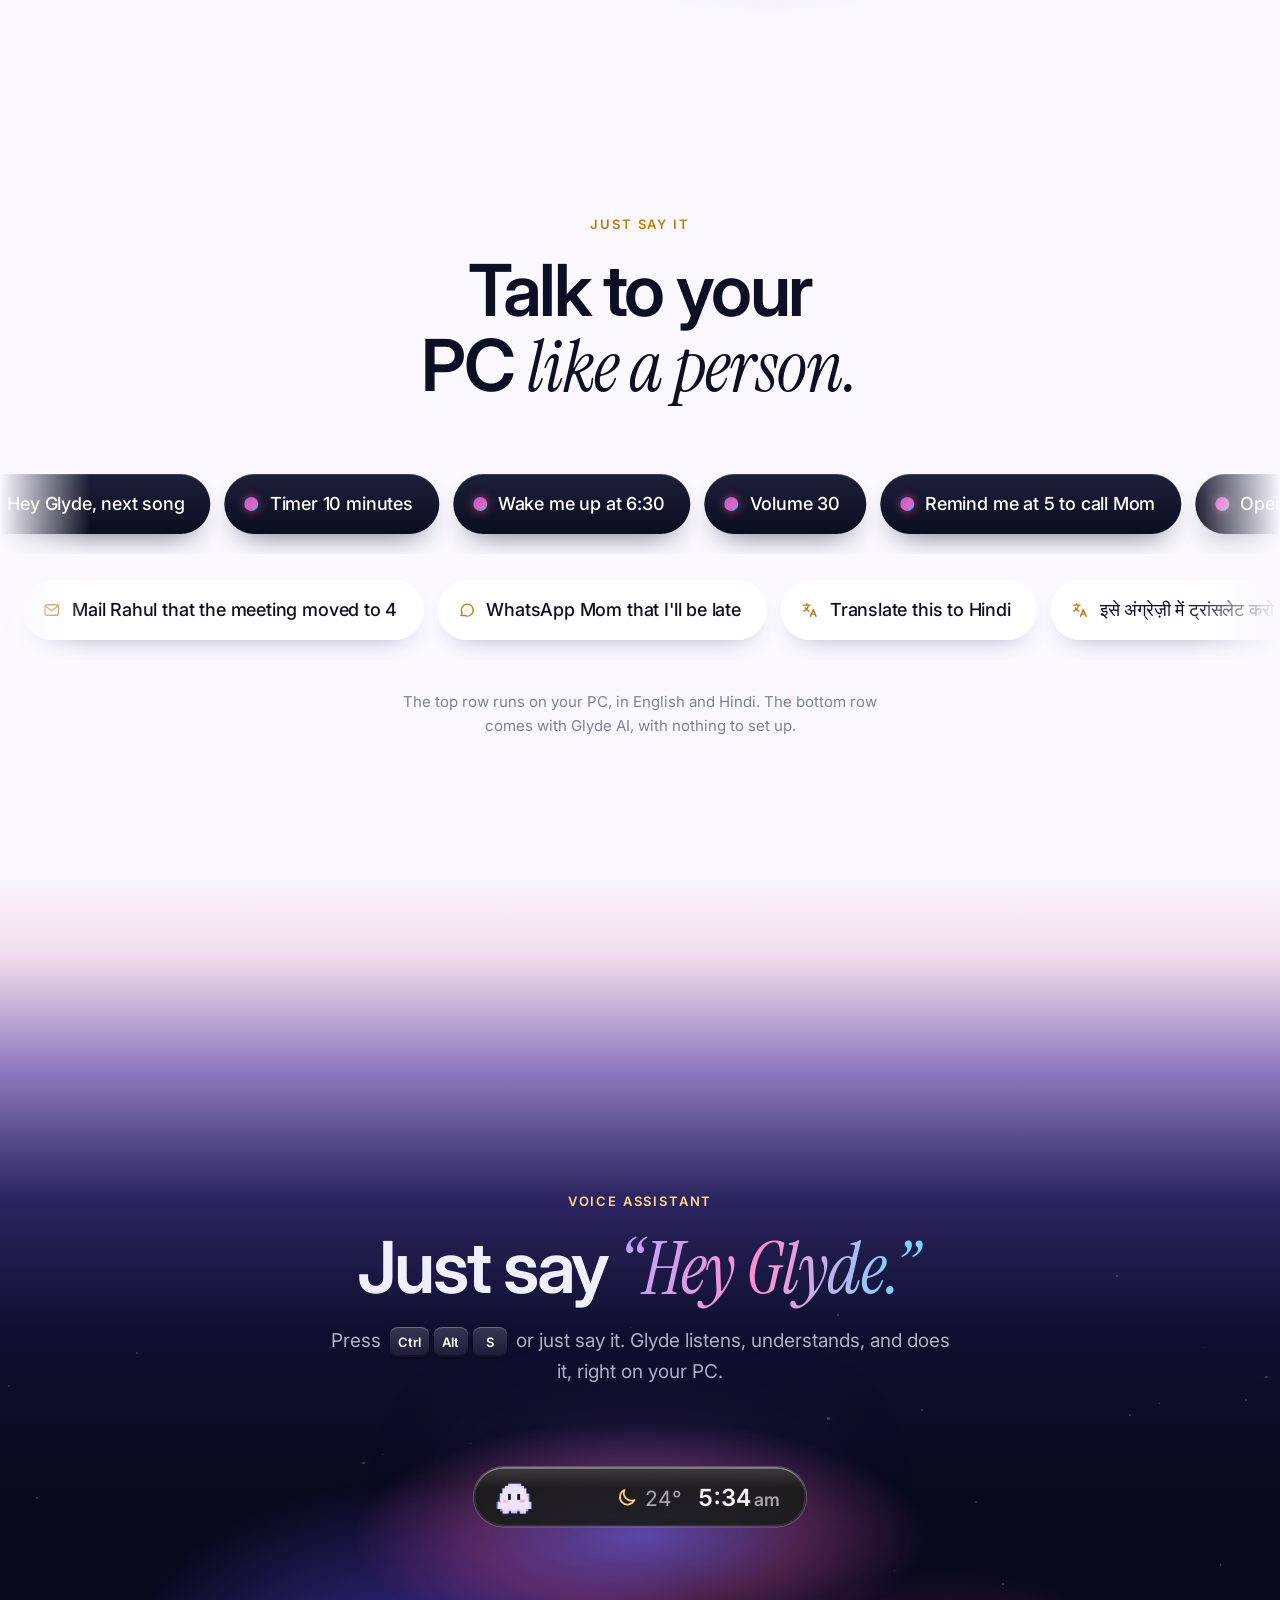
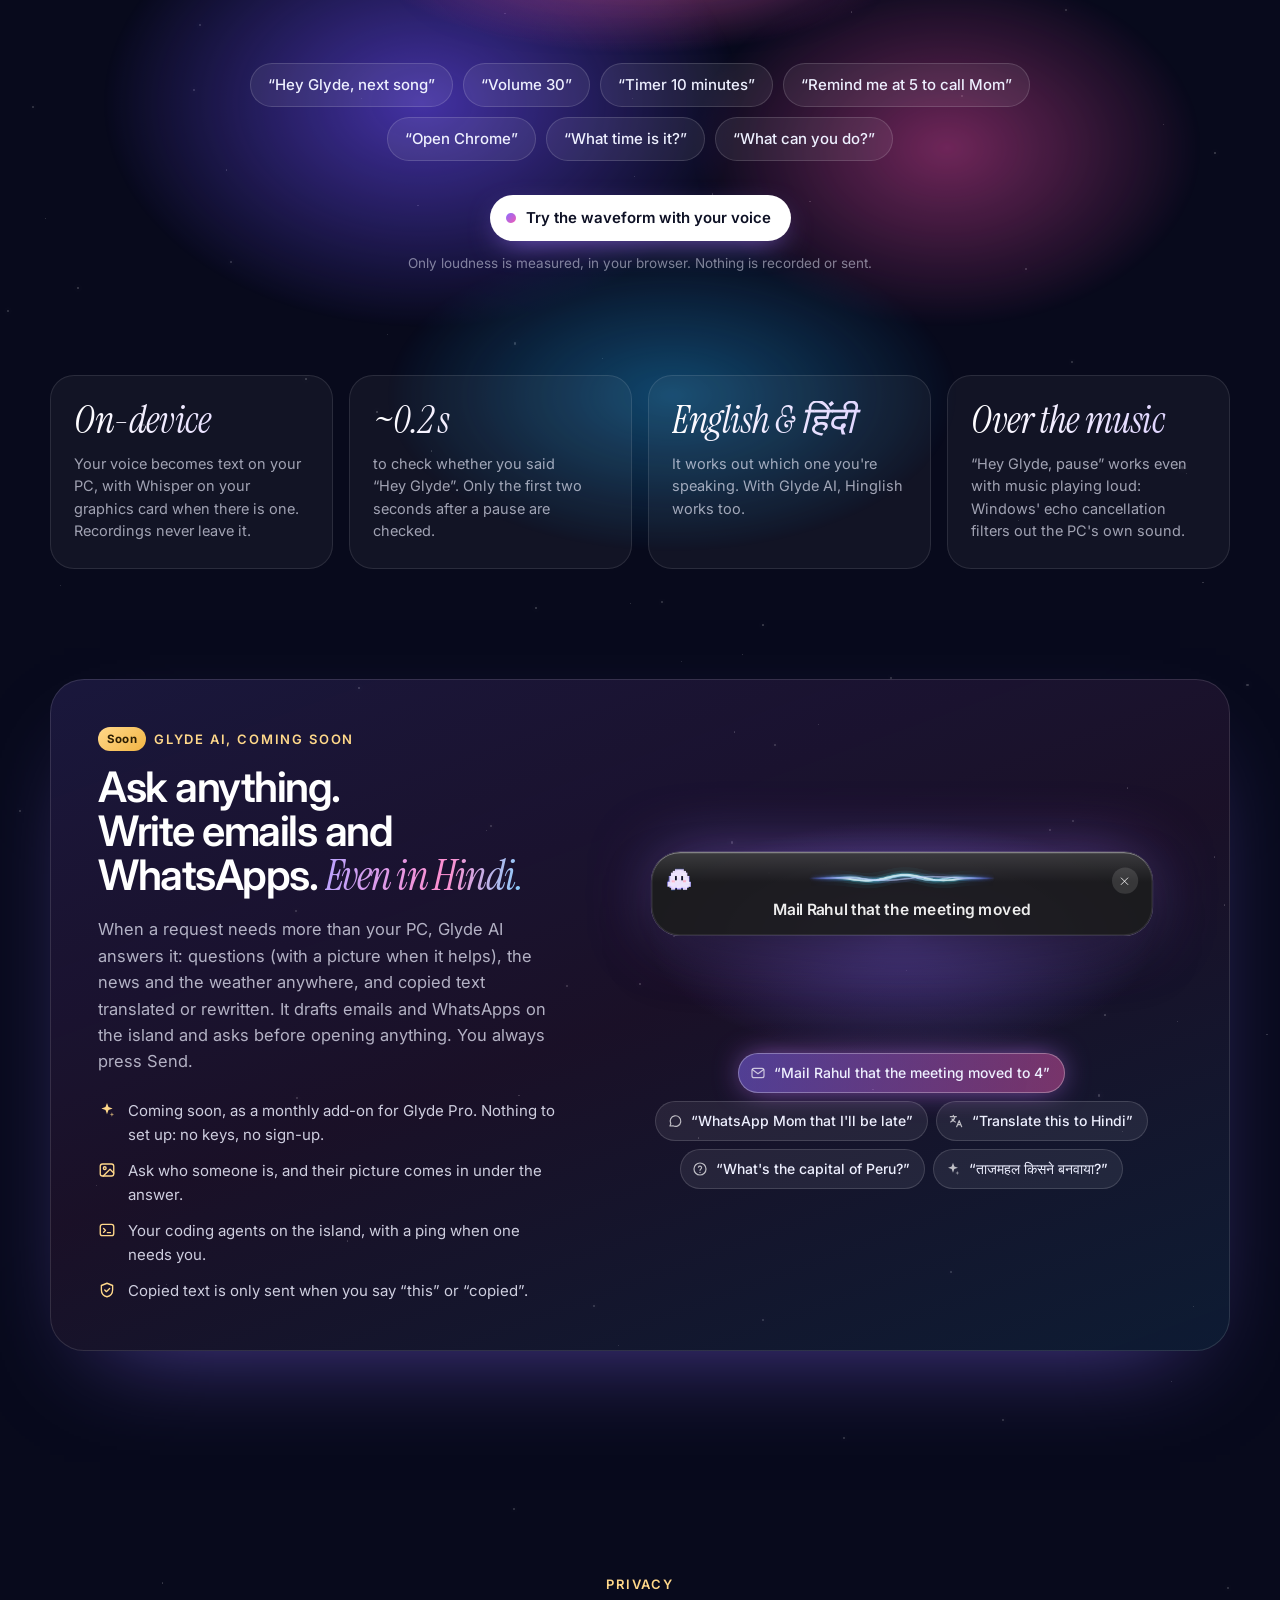
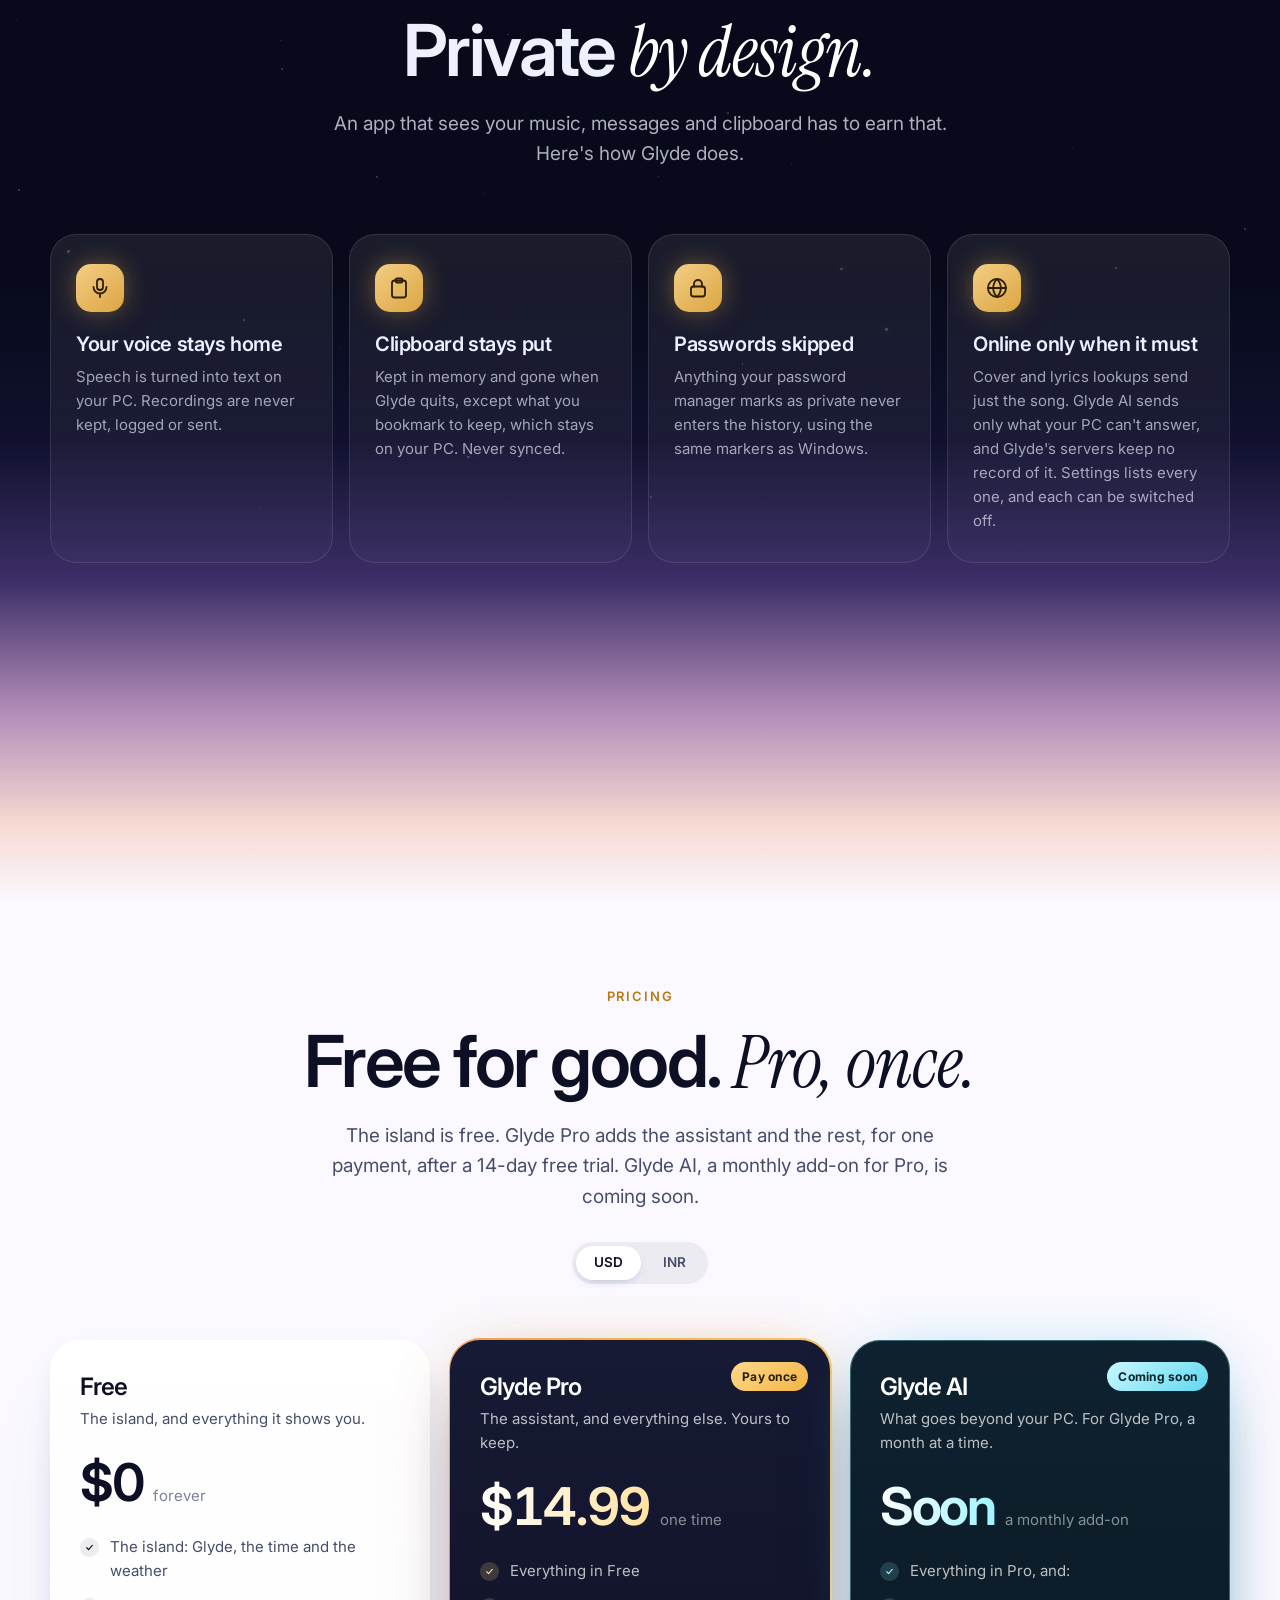
==== commit ef06417d: "Show Glyde AI and coding agents as coming soon, and Pro at ₹699 The first release is Glyde Pro on it" ====
--- a/index.html
+++ b/index.html
@@ -4,10 +4,10 @@
   <meta charset="utf-8">
   <meta name="viewport" content="width=device-width, initial-scale=1">
   <title>Glyde: your desktop just got a halo</title>
-  <meta name="description" content="Glyde is a voice island for Windows: a living island at the top of your screen for music and lyrics, messages, calls, timers, your clipboard and your coding agents, with an assistant that answers to “Hey Glyde”.">
+  <meta name="description" content="Glyde is a voice island for Windows: a living island at the top of your screen for music and lyrics, messages, calls, timers, and your clipboard, with an assistant that answers to “Hey Glyde”.">
   <meta name="theme-color" content="#e9e2ff">
   <meta property="og:title" content="Glyde: your desktop just got a halo">
-  <meta property="og:description" content="A voice island for Windows: music and lyrics, messages, timers, your clipboard and your coding agents, and an assistant that answers to “Hey Glyde”. Coming soon for Windows 10 and 11.">
+  <meta property="og:description" content="A voice island for Windows: music and lyrics, messages, timers and your clipboard, and an assistant that answers to “Hey Glyde”. Coming soon for Windows 10 and 11.">
   <meta property="og:type" content="website">
   <meta property="og:image" content="apple-touch-icon.png">
   <meta name="twitter:card" content="summary">
@@ -49,12 +49,12 @@
       </div>
 
       <div class="hero-inner">
-        <a class="eyebrow reveal" href="#brain"><span class="new-tag">New</span>Glyde AI: answers with pictures, and your coding agents on the island<span class="eb-arrow" data-icon="arrow"></span></a>
+        <a class="eyebrow reveal" href="#brain"><span class="new-tag">Soon</span>Coming soon: Glyde AI, with answers, pictures and your coding agents on the island<span class="eb-arrow" data-icon="arrow"></span></a>
         <h1 class="hero-title">
           <span class="line"><span>Your desktop</span></span>
           <span class="line"><span>just got a <em class="halo-word">halo.</em></span></span>
         </h1>
-        <p class="hero-sub reveal" style="--d:.35s">Glyde is a voice island for Windows. Music and lyrics, messages, calls, timers, your clipboard and your coding agents appear at the top of your screen the moment they matter, then melt away. And it answers to “Hey&nbsp;Glyde”.</p>
+        <p class="hero-sub reveal" style="--d:.35s">Glyde is a voice island for Windows. Music and lyrics, messages, calls, timers and your clipboard appear at the top of your screen the moment they matter, then melt away. And it answers to “Hey&nbsp;Glyde”.</p>
 
         <div class="get-row reveal" style="--d:.5s">
           <a class="btn btn-glow btn-lg" href="#get" data-download><span class="btn-ic" data-icon="download"></span><span>Download for Windows</span></a>
@@ -284,7 +284,7 @@
           <li class="reveal"><span class="more-ic" data-icon="menu"></span><b>A Mac-style menu bar</b><p>Menus, Control Center, Wi-Fi, sound, battery and the calendar, beside the notch.</p></li>
           <li class="reveal" style="--d:.05s"><span class="more-ic" data-icon="search"></span><b>Search</b><p>Apps, files and sums from a shortcut, like Spotlight.</p></li>
           <li class="reveal" style="--d:.1s"><span class="more-ic" data-icon="split"></span><b>PC actions</b><p>“Open Claude and Brave in split screen”, “play Believer on YouTube”, “open Bluetooth settings”.</p></li>
-          <li class="reveal"><span class="more-ic" data-icon="code"></span><b>Coding agents</b><p>Claude Code and Codex on the island: Allow or Deny from it, and a ping when one needs you.</p></li>
+          <li class="reveal"><span class="more-ic" data-icon="code"></span><b>Coding agents <span class="new-tag">Soon</span></b><p>Coming soon with Glyde AI: Claude Code and Codex on the island, Allow or Deny from it, and a ping when one needs you.</p></li>
         </ul>
       </div>
     </section>
@@ -389,11 +389,11 @@
 
         <div class="brain" id="brain">
           <div class="brain-copy reveal">
-            <p class="kicker"><span class="new-tag">New</span>Glyde AI</p>
+            <p class="kicker"><span class="new-tag">Soon</span>Glyde AI, coming soon</p>
             <h3 class="brain-title">Ask anything. Write emails and WhatsApps. <em>Even in Hindi.</em></h3>
             <p>When a request needs more than your PC, Glyde AI answers it: questions (with a picture when it helps), the news and the weather anywhere, and copied text translated or rewritten. It drafts emails and WhatsApps on the island and asks before opening anything. You always press Send.</p>
             <ul class="brain-points">
-              <li><span data-icon="sparkle"></span>Nothing to set up: no keys, no sign-up. A monthly add-on for Glyde Pro.</li>
+              <li><span data-icon="sparkle"></span>Coming soon, as a monthly add-on for Glyde Pro. Nothing to set up: no keys, no sign-up.</li>
               <li><span data-icon="image"></span>Ask who someone is, and their picture comes in under the answer.</li>
               <li><span data-icon="code"></span>Your coding agents on the island, with a ping when one needs you.</li>
               <li><span data-icon="shield"></span>Copied text is only sent when you say “this” or “copied”.</li>
@@ -432,7 +432,7 @@
       <div class="section-head center reveal">
         <p class="kicker">Pricing</p>
         <h2>Free for good. <em>Pro, once.</em></h2>
-        <p class="lede">The island is free. Glyde Pro adds the assistant and the rest, for one payment, after a 14-day free trial. Glyde AI is a monthly add-on for Pro, only if you want it.</p>
+        <p class="lede">The island is free. Glyde Pro adds the assistant and the rest, for one payment, after a 14-day free trial. Glyde AI, a monthly add-on for Pro, is coming soon.</p>
         <div class="currency" role="radiogroup" aria-label="Currency">
           <button role="radio" aria-checked="true" data-cur="usd">USD</button>
           <button role="radio" aria-checked="false" data-cur="inr">INR</button>
@@ -459,7 +459,7 @@
           <span class="plan-badge">Pay once</span>
           <h3>Glyde Pro</h3>
           <p class="plan-for">The assistant, and everything else. Yours to keep.</p>
-          <p class="price"><b data-usd="$14.99" data-inr="₹499">$14.99</b><span>one time</span></p>
+          <p class="price"><b data-usd="$14.99" data-inr="₹699">$14.99</b><span>one time</span></p>
           <ul>
             <li>Everything in Free</li>
             <li>Glyde, the assistant: talk or type to it</li>
@@ -476,10 +476,10 @@
         </article>
 
         <article class="plan ai reveal" style="--d:.16s">
-          <span class="plan-badge ai">For Pro</span>
+          <span class="plan-badge ai">Coming soon</span>
           <h3>Glyde AI</h3>
-          <p class="plan-for">What goes beyond your PC. Cancel any time.</p>
-          <p class="price"><b data-usd="$2.99" data-inr="₹149">$2.99</b><span>a month</span></p>
+          <p class="plan-for">What goes beyond your PC. For Glyde Pro, a month at a time.</p>
+          <p class="price"><b data-usd="Soon" data-inr="Soon">Soon</b><span>a monthly add-on</span></p>
           <ul>
             <li>Everything in Pro, and:</li>
             <li>Your coding agents on the island</li>
@@ -492,7 +492,7 @@
           <a class="btn btn-ghost" href="#get" data-plan="ai">Join the waitlist</a>
         </article>
       </div>
-      <p class="plans-note reveal">Planned prices; the Microsoft Store shows yours at launch. Glyde Pro and Glyde AI are bought in the Microsoft Store and kept with your Microsoft account, so they unlock on your other PCs too. Waitlist members get an early-bird price on Pro.</p>
+      <p class="plans-note reveal">Planned prices; the Microsoft Store shows yours at launch. Glyde Pro is bought in the Microsoft Store and kept with your Microsoft account, so it unlocks on your other PCs too. Glyde AI is coming soon. Waitlist members get an early-bird price on Pro.</p>
     </section>
 
     <!-- ============================== FAQ ============================== -->
@@ -532,11 +532,11 @@
         </details>
         <details class="reveal">
           <summary>What's Glyde AI, and what does it cost?</summary>
-          <div class="faq-a"><p>A monthly add-on for Glyde Pro (planned at $2.99 or ₹149 a month). It puts your coding agents on the island, answers anything (with a picture when it helps), writes emails and WhatsApps, works on what you've copied, and gives Glyde a natural voice and instant hearing. It runs through Glyde's own servers, so there are no keys to set up, and you can cancel any time from your Microsoft account. Without it, every command on your PC still works.</p></div>
+          <div class="faq-a"><p>It's coming soon: a monthly add-on for Glyde Pro (planned at $2.99 or ₹149 a month). It puts your coding agents on the island, answers anything (with a picture when it helps), writes emails and WhatsApps, works on what you've copied, and gives Glyde a natural voice and instant hearing. It runs through Glyde's own servers, so there are no keys to set up, and you can cancel any time from your Microsoft account. Without it, every command on your PC still works.</p></div>
         </details>
         <details class="reveal">
           <summary>What are coding agents?</summary>
-          <div class="faq-a"><p>If you code with Claude Code or Codex, Glyde shows each session on the island: what it's doing, when it's done, and when it needs you. Allow or Deny Claude Code's requests right there, and get a soft ping when one is waiting while you're in another window. They come with Glyde AI.</p></div>
+          <div class="faq-a"><p>Coming soon, with Glyde AI. If you code with Claude Code or Codex, Glyde will show each session on the island: what it's doing, when it's done, and when it needs you. Allow or Deny Claude Code's requests right there, and get a soft ping when one is waiting while you're in another window. They come with Glyde AI.</p></div>
         </details>
         <details class="reveal">
           <summary>Which languages does Glyde understand?</summary>
--- a/styles.css
+++ b/styles.css
@@ -199,7 +199,7 @@
 .nav-island {
   position: fixed;
   left: 50%;
-  top: 15px;
+  top: 0; /* (a notch, hanging from the top of the window) */
   translate: -50% 0;
   z-index: 60;
   pointer-events: none;
@@ -297,6 +297,28 @@
 .island-bubble.has-mic .mic { display: block; background: #ff9f0a; box-shadow: 0 0 8px #ff9f0a; }
 .island-bubble.has-cam .cam { display: block; background: #30d158; box-shadow: 0 0 8px #30d158; }
 
+/* The notch, the app's look by default, where the island hangs from an edge: black, square on top, round below,
+   with little shoulders curving out into the edge either side. */
+.island-shoulders { display: none; }
+.notch .island { --tint: #000; box-shadow: 0 16px 36px -14px rgba(10, 10, 40, .6); }
+.notch .island-glass { opacity: 1; }
+.notch .island-sheen { background: none; box-shadow: inset 0 -1px 0 rgba(255, 255, 255, .07); }
+.notch .island-shoulders {
+  display: block;
+  position: absolute;
+  top: 0;
+  left: 50%;
+  width: calc(var(--iw, 190px) + 20px);
+  height: 10px;
+  translate: -50% 0;
+  pointer-events: none;
+}
+.notch .island-shoulders::before,
+.notch .island-shoulders::after { content: ''; position: absolute; top: 0; width: 10px; height: 10px; }
+.notch .island-shoulders::before { left: 0; background: radial-gradient(circle at 0 100%, transparent 9.5px, #000 10px); }
+.notch .island-shoulders::after { right: 0; background: radial-gradient(circle at 100% 100%, transparent 9.5px, #000 10px); }
+.notch .island.edge-listen, .notch .island.edge-think, .notch .island.edge-speak { clip-path: inset(0 -40px -40px -40px); }
+
 /* A view: sized to its final shape, centred, revealed as the pill grows. */
 .iv {
   position: absolute;
@@ -331,22 +353,44 @@
 
 /* Tabs across the top of the expanded island */
 .tabs { position: absolute; top: 6px; left: 50%; translate: -50% 0; display: flex; align-items: center; gap: 4px; }
+/* (as the app's: the tab you're on a soft pill with its name beside its icon, the others just icons, then Ask) */
 .tab {
-  display: grid;
-  place-items: center;
-  width: 40px;
+  display: flex;
+  align-items: center;
+  justify-content: center;
+  gap: 6px;
+  min-width: 34px;
   height: 26px;
-  padding: 0 13px;
+  padding: 0 10px;
   border: 0;
   border-radius: 13px;
   background: transparent;
   color: rgba(255, 255, 255, .55);
+  font: 600 12px/1 'Segoe UI Variable Text', 'Segoe UI', var(--sans);
+  white-space: nowrap;
   cursor: pointer;
   transition: background .2s, color .2s;
 }
+.iv .tab svg { width: 14px; height: 14px; flex: none; }
 .tab:hover { color: #fff; background: rgba(255, 255, 255, .07); }
-.tab.on { color: #fff; background: rgba(255, 255, 255, .16); }
-.tab-sep { width: 1px; height: 14px; margin: 0 2px; background: rgba(255, 255, 255, .2); }
+.tab.on { color: #fff; background: rgba(255, 255, 255, .14); padding: 0 12px 0 10px; }
+.tab-sep { width: 1px; height: 14px; margin: 0 3px; background: rgba(255, 255, 255, .2); }
+.tab-ask {
+  display: flex;
+  align-items: center;
+  gap: 5px;
+  height: 26px;
+  padding: 0 11px 0 9px;
+  border: 1px solid rgba(160, 145, 255, .5);
+  border-radius: 13px;
+  background: rgba(123, 108, 255, .08);
+  color: #d6ceff;
+  font: 600 12px/1 'Segoe UI Variable Text', 'Segoe UI', var(--sans);
+  cursor: pointer;
+  transition: background .2s;
+}
+.tab-ask:hover { background: rgba(123, 108, 255, .2); }
+.iv .tab-ask svg { width: 13px; height: 13px; flex: none; }
 
 /* Level bars (music) */
 .bars { display: flex; align-items: center; gap: 2px; height: 14px; }
@@ -417,6 +461,51 @@
 .clock-body { display: flex; flex-direction: column; align-items: center; }
 .clock-time { font-size: 34px; font-weight: 600; line-height: 1.1; font-variant-numeric: tabular-nums; }
 .clock-date { font-size: 13px; color: rgba(255, 255, 255, .6); }
+.clock-wx { display: flex; align-items: center; gap: 5px; margin-top: 8px; padding: 3px 11px 4px 9px; border-radius: 12px; background: rgba(255, 255, 255, .1); font-size: 12px; }
+.iv .clock-wx svg { width: 12px; height: 12px; color: #ffd27a; }
+.clock-wx span { color: rgba(255, 255, 255, .6); }
+
+/* At rest: Glyde, then the weather and the time */
+.v-idle { display: flex; align-items: center; justify-content: space-between; padding: 0 15px 0 12px; }
+.idle-right { display: flex; align-items: center; gap: 10px; }
+.idle-wx { display: flex; align-items: center; gap: 4px; font-size: 12px; color: rgba(255, 255, 255, .62); }
+.iv .idle-wx svg { width: 13px; height: 13px; color: #ffd27a; }
+.idle-time { font-size: 13.5px; font-weight: 600; color: rgba(255, 255, 255, .95); font-variant-numeric: tabular-nums; white-space: nowrap; }
+.idle-time small { margin-left: 1px; font-size: 10px; color: rgba(255, 255, 255, .6); }
+
+/* The lyrics button, at the controls' right end */
+.me-controls { position: relative; }
+.ib.lyr { position: absolute; right: -8px; width: 32px; height: 32px; padding: 8px; color: rgba(255, 255, 255, .72); }
+
+/* The Focus tab */
+.v-focus { padding: 44px 24px 12px; }
+.fc-body { display: grid; grid-template-columns: auto 1fr; column-gap: 22px; align-items: center; }
+.fc-dial { position: relative; display: grid; place-items: center; width: 98px; height: 98px; }
+.iv .fc-dial svg { position: absolute; inset: 0; fill: none; stroke: rgba(255, 255, 255, .16); stroke-width: 5; }
+.fc-dial b { font-size: 24px; font-weight: 600; font-variant-numeric: tabular-nums; }
+.fc-phase { display: block; font-size: 17px; font-weight: 600; color: #ff6b5a; }
+.fc-lengths { display: flex; align-items: center; gap: 5px; margin: 7px 0 11px; }
+.fc-lengths span { display: grid; place-items: center; min-width: 30px; height: 24px; padding: 0 7px; border-radius: 12px; background: rgba(255, 255, 255, .1); font-size: 12px; font-weight: 600; }
+.fc-lengths span.on { background: rgba(255, 107, 90, .26); color: #ff8b7d; }
+.fc-lengths small { margin-left: 3px; font-size: 12px; color: rgba(255, 255, 255, .55); }
+.fc-start { display: flex; align-items: center; gap: 10px; }
+.fc-btn { display: flex; align-items: center; gap: 6px; height: 28px; padding: 0 14px 0 12px; border-radius: 14px; background: #ff6b5a; color: #fff; font-size: 12px; font-weight: 600; }
+.iv .fc-btn svg { width: 10px; height: 10px; }
+.fc-start small { font-size: 12px; color: rgba(255, 255, 255, .5); }
+
+/* The Prompter tab: the camera's mirror, and the script */
+.v-prompter { padding: 42px 14px 12px; }
+.pr-body { display: grid; grid-template-columns: 128px 1fr; column-gap: 12px; }
+.pr-mirror { display: flex; flex-direction: column; align-items: center; justify-content: center; gap: 6px; height: 104px; border-radius: 14px; background: rgba(255, 255, 255, .08); color: rgba(255, 255, 255, .62); font-size: 11px; }
+.iv .pr-mirror svg { width: 20px; height: 20px; }
+.pr-side { display: flex; flex-direction: column; gap: 8px; min-width: 0; }
+.pr-script { margin: 0; height: 66px; padding: 7px 10px; border-radius: 12px; background: rgba(255, 255, 255, .08); font-size: 12px; line-height: 1.45; color: rgba(255, 255, 255, .9); overflow: hidden; }
+.pr-row { display: flex; align-items: center; gap: 10px; font-size: 12px; }
+.pr-btn { display: flex; align-items: center; gap: 5px; height: 28px; padding: 0 12px 0 10px; border-radius: 14px; background: rgba(255, 255, 255, .14); }
+.iv .pr-btn svg { width: 11px; height: 11px; }
+.pr-btn.start { margin-left: auto; background: #7b6cff; font-weight: 600; }
+.pr-speed { display: flex; align-items: center; gap: 10px; color: rgba(255, 255, 255, .7); }
+.pr-speed b { font-weight: 500; }
 
 /* Level (volume / brightness) */
 .v-level { display: grid; grid-template-columns: auto 1fr 26px; column-gap: 12px; align-items: center; padding: 0 14px; }
@@ -474,23 +563,54 @@
 .nx-btn.primary { background: rgba(255, 255, 255, .2); }
 
 /* Siro */
-.v-siro { display: grid; grid-template-columns: auto 1fr; column-gap: 11px; align-items: center; padding: 0 18px 0 10px; }
-.orb {
-  width: 20px;
-  height: 20px;
-  border-radius: 50%;
-  background: linear-gradient(135deg, #8a6cff, #f05ab4 50%, #3db8ff);
-  box-shadow: 0 0 12px rgba(240, 90, 180, .6);
-}
-.orb.listening { animation: orb-breathe 1.4s ease-in-out infinite, orb-spin 3s linear infinite; }
-.orb.thinking { animation: orb-spin 1s linear infinite, orb-breathe .8s ease-in-out infinite; }
-@keyframes orb-breathe { 50% { transform: scale(1.18); box-shadow: 0 0 18px rgba(138, 108, 255, .9); } }
-@keyframes orb-spin { to { filter: hue-rotate(360deg); } }
-.wave { display: flex; align-items: center; justify-content: center; gap: 3px; height: 24px; }
-.wave i { width: 3px; height: 3px; border-radius: 2px; background: linear-gradient(180deg, #c7b8ff, #ff8fd0); }
+.v-siro { display: grid; grid-template-columns: auto 1fr auto; column-gap: 11px; align-items: center; padding: 0 12px 0 12px; }
+
+/* Glyde: the app's pixel ghost, blinking now and then; a ? by its head while it thinks, sound lines as it speaks */
+.face { position: relative; display: block; width: 22px; height: 21px; flex: none; }
+.face img { position: absolute; left: 0; top: 0; width: 100%; height: 100%; }
+.face .face-blink { opacity: 0; animation: face-blink 5.4s linear infinite; }
+@keyframes face-blink { 0%, 94% { opacity: 0; } 94.5%, 97% { opacity: 1; } 97.5%, 100% { opacity: 0; } }
+.face .face-mark.q { left: auto; right: -7px; top: -8px; width: 6px; height: 10px; animation: mark-bob 1.3s ease-in-out infinite; }
+.face .face-mark.s { left: auto; right: -8px; top: 5px; width: 6px; height: 11px; animation: mark-pulse .8s ease-in-out infinite; }
+@keyframes mark-bob { 50% { transform: translateY(-2px); } }
+@keyframes mark-pulse { 50% { opacity: .35; } }
+@media (prefers-reduced-motion: reduce) { .face img { animation: none !important; } }
+
+/* Listening (and thinking): the app's waves of light across the top, the words as they're said under them, Glyde at
+   the left of the waves (see mountWaves in island.js) */
+.v-siro.listening .listen { display: flex; flex-direction: column; align-items: center; justify-content: center; min-width: 0; }
+.v-siro.listening.words { align-items: start; padding-top: 4px; }
+.v-siro.listening.words .face { margin-top: 8px; }
+.v-siro.listening.words .listen { align-items: stretch; }
+.waves { display: block; align-self: center; width: 172px; height: 36px; flex: none; }
+.heard-live { font-size: 13px; font-weight: 600; text-align: center; color: rgba(255, 255, 255, .92); white-space: nowrap; overflow: hidden; text-overflow: ellipsis; min-height: 17px; }
+.v-siro.thinking .heard-live {
+  background: linear-gradient(90deg, rgba(255, 255, 255, .5), #fff, rgba(255, 255, 255, .5));
+  background-size: 200% 100%;
+  -webkit-background-clip: text;
+  background-clip: text;
+  color: transparent;
+  animation: shimmer-text 1.4s linear infinite;
+}
+
+/* The island's edge, in the app's colours: cool while Glyde listens (sky, aqua, periwinkle), violet and rose pulsing
+   while it thinks, gold and coral while it speaks */
+.island.edge-listen { box-shadow: 0 0 0 1px rgba(94, 196, 255, .65), 0 0 16px -2px rgba(79, 227, 214, .5), 0 0 28px -6px rgba(123, 140, 255, .6), 0 14px 34px -10px rgba(10, 10, 40, .55); }
+.island.edge-think { box-shadow: 0 0 0 1px rgba(168, 124, 255, .6), 0 0 16px -2px rgba(214, 107, 255, .45), 0 0 28px -6px rgba(236, 122, 184, .5), 0 14px 34px -10px rgba(10, 10, 40, .55); animation: edge-pulse 1.6s ease-in-out infinite; }
+.island.edge-speak { box-shadow: 0 0 0 1px rgba(255, 198, 107, .6), 0 0 16px -2px rgba(255, 143, 107, .45), 0 6px 26px -6px rgba(255, 169, 77, .55), 0 14px 34px -10px rgba(10, 10, 40, .55); }
+@keyframes edge-pulse { 50% { box-shadow: 0 0 0 1px rgba(168, 124, 255, .35), 0 0 10px -2px rgba(214, 107, 255, .25), 0 0 20px -6px rgba(236, 122, 184, .3), 0 14px 34px -10px rgba(10, 10, 40, .55); } }
+@media (prefers-reduced-motion: reduce) { .island.edge-think { animation: none; } }
+
+/* ■ at the answer's right end: stop it talking */
+.siro-corner { display: grid; place-items: center; align-self: start; width: 22px; height: 22px; margin-top: 9px; border-radius: 50%; background: rgba(255, 255, 255, .12); }
+.siro-corner i { width: 7px; height: 7px; border: 1.5px solid rgba(255, 255, 255, .9); border-radius: 2px; }
+/* (× while it listens or thinks: close it) */
+.siro-corner.close { color: rgba(255, 255, 255, .85); }
+.iv .siro-corner.close svg { width: 11px; height: 11px; }
+.v-siro.listening:not(.words) .siro-corner { align-self: center; margin-top: 0; width: 20px; height: 20px; }
 .siro-status { font-size: 13px; font-weight: 600; background: linear-gradient(90deg, rgba(255, 255, 255, .55), #fff, rgba(255, 255, 255, .55)); background-size: 200% 100%; -webkit-background-clip: text; background-clip: text; color: transparent; animation: shimmer-text 1.4s linear infinite; }
 @keyframes shimmer-text { from { background-position: 200% 0; } to { background-position: 0 0; } }
-.v-siro.answer .orb { align-self: center; }
+.v-siro.answer .face { align-self: center; }
 .siro-ans { display: flex; flex-direction: column; gap: 2px; min-width: 0; }
 .siro-heard { font-size: 12px; color: rgba(255, 255, 255, .6); white-space: nowrap; overflow: hidden; text-overflow: ellipsis; }
 .siro-reply { font-size: 14px; font-weight: 600; line-height: 1.3; display: -webkit-box; -webkit-line-clamp: 2; -webkit-box-orient: vertical; overflow: hidden; }
@@ -498,9 +618,13 @@
 /* Clipboard */
 .v-clip { padding: 40px 10px 6px; }
 .clip-list { display: flex; flex-direction: column; }
+.clip-search { display: flex; align-items: center; gap: 8px; height: 30px; margin: 0 4px 6px; padding: 0 12px; border-radius: 15px; background: rgba(255, 255, 255, .08); color: rgba(255, 255, 255, .5); font-size: 12.5px; }
+.iv .clip-search svg { width: 13px; height: 13px; }
+.clip-acts { display: flex; align-items: center; gap: 14px; color: rgba(255, 255, 255, .45); }
+.iv .clip-acts svg { width: 13px; height: 13px; }
 .clip-row {
   display: grid;
-  grid-template-columns: 28px 1fr auto;
+  grid-template-columns: 28px 1fr auto auto;
   column-gap: 10px;
   align-items: center;
   height: 36px;
@@ -771,7 +895,7 @@
 .dw-body span { height: 6px; border-radius: 3px; background: rgba(13, 16, 36, .12); }
 .dw-body span.short { width: 64%; }
 
-.island-slot { position: absolute; left: 0; right: 0; top: 8px; z-index: 3; }
+.island-slot { position: absolute; left: 0; right: 0; top: 0; z-index: 3; } /* (a notch, from the screen's top edge) */
 
 .hover-hint {
   position: absolute;
@@ -968,7 +1092,7 @@
   position: relative;
   height: 128px;
   margin: 12px 12px 0;
-  padding-top: 14px;
+  padding-top: 0; /* (the island hangs from its top edge, a notch) */
   border-radius: 20px;
   overflow: hidden;
   background: linear-gradient(180deg, #a8c1fb 0%, #cfc6fa 55%, #f4d9ec 100%);
@@ -1558,7 +1682,8 @@
 
 .v-siro.answer.longer .siro-reply { -webkit-line-clamp: 3; font-size: 13.5px; }
 .v-siro.draft { align-items: start; padding: 16px 18px 0 14px; }
-.v-siro.draft .orb { margin-top: 2px; }
+.v-siro.draft { grid-template-columns: auto 1fr; }
+.v-siro.draft .face { margin-top: 0; }
 .draft-panel { display: flex; flex-direction: column; gap: 2px; min-width: 0; }
 .draft-title { display: flex; align-items: center; gap: 7px; font-size: 13px; font-weight: 600; }
 .draft-ic { width: 15px; height: 15px; color: rgba(255, 255, 255, .7); }
@@ -1741,7 +1866,7 @@
 
 /* Navigation island: the voice section's view */
 .v-navv { display: flex; align-items: center; gap: 9px; padding: 0 14px 0 8px; }
-.v-navv .orb { width: 18px; height: 18px; flex: none; }
+.v-navv .face { width: 20px; height: 19px; }
 .v-navv b { font-size: 13px; font-weight: 600; white-space: nowrap; }
 
 @media (max-width: 640px) {
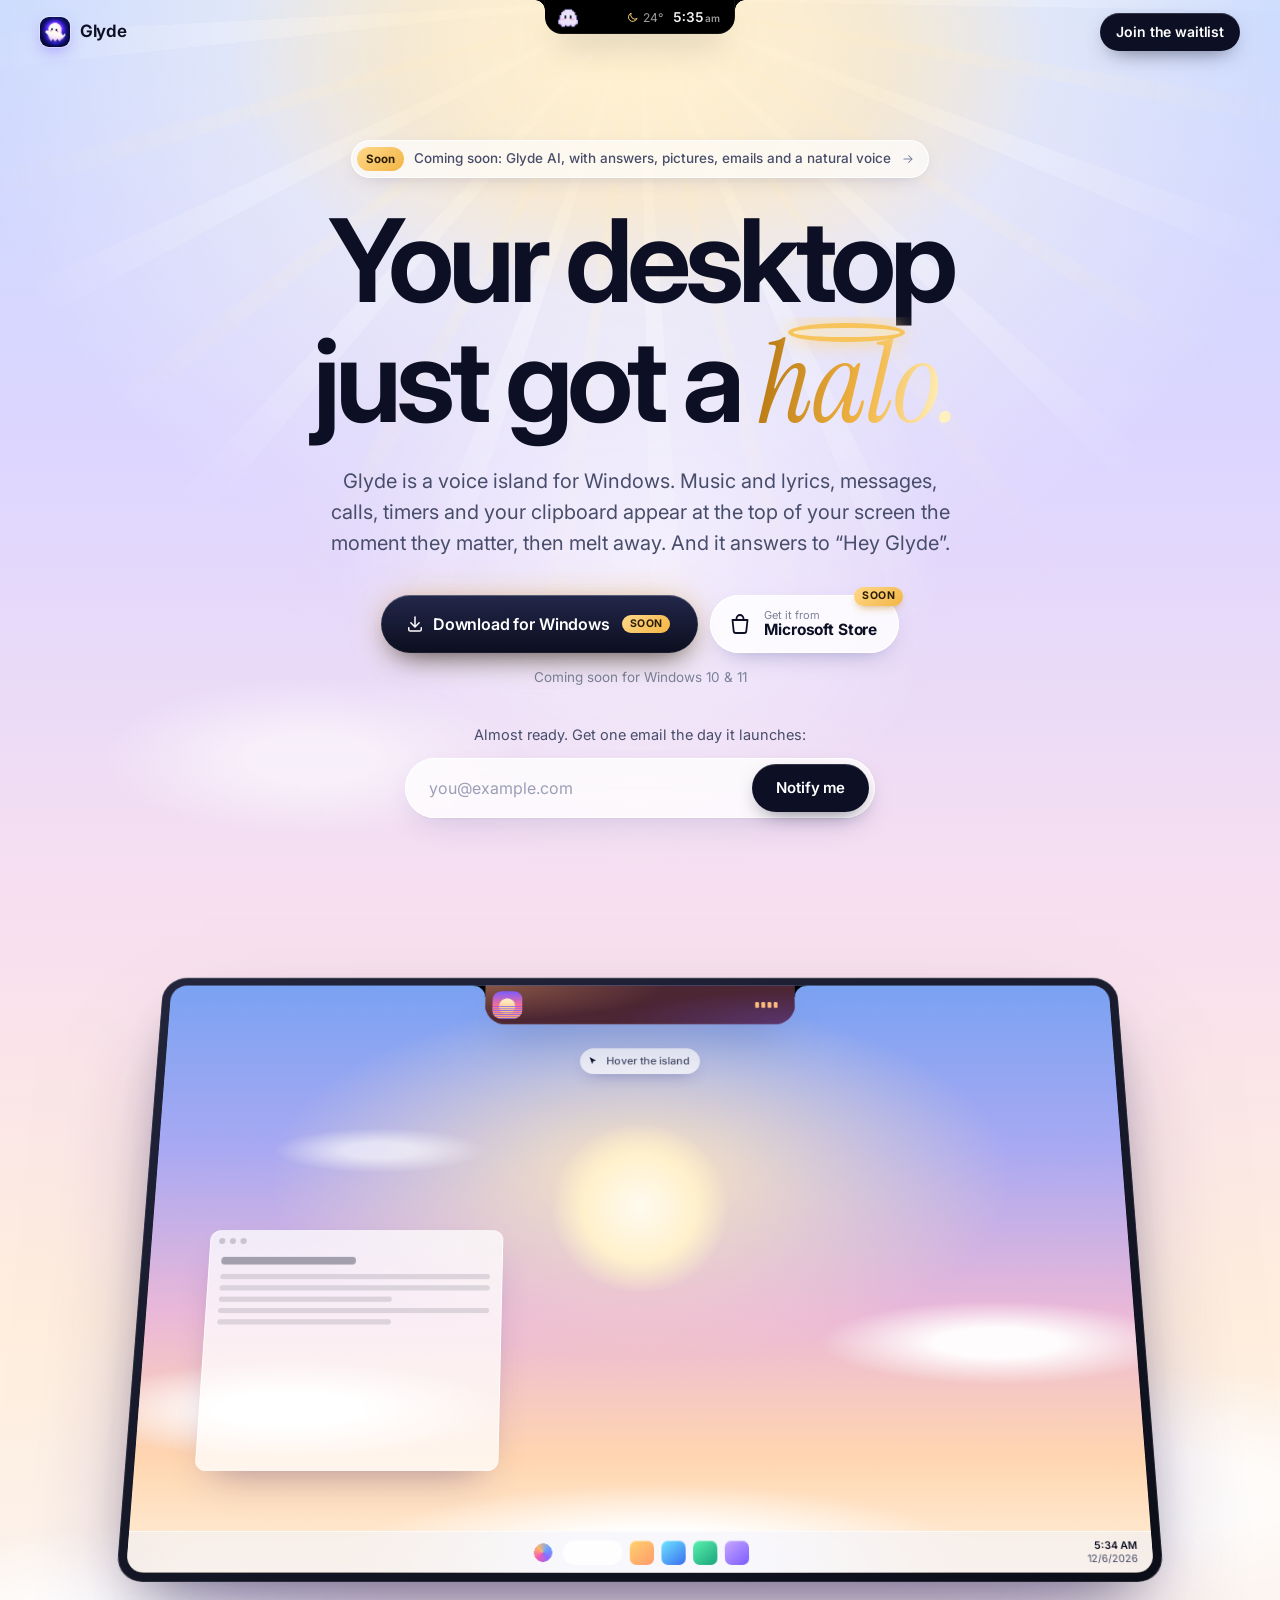
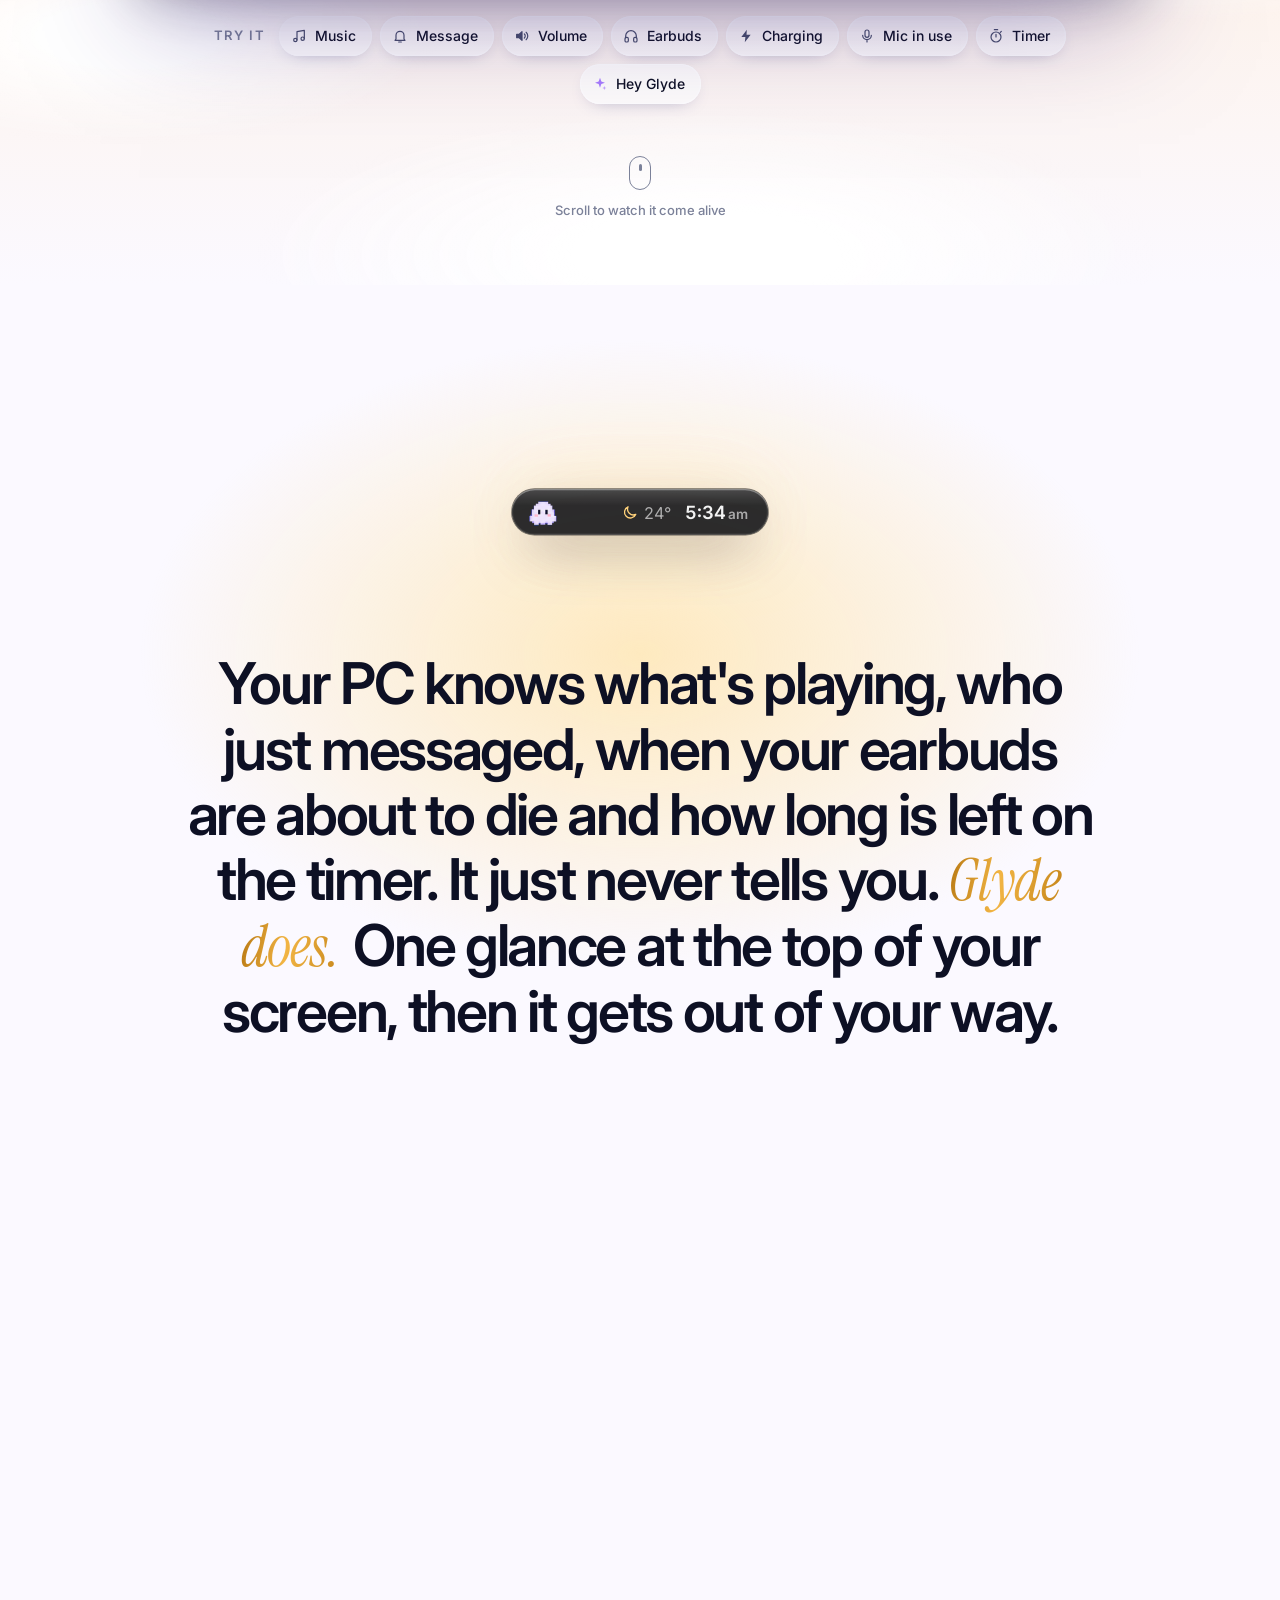
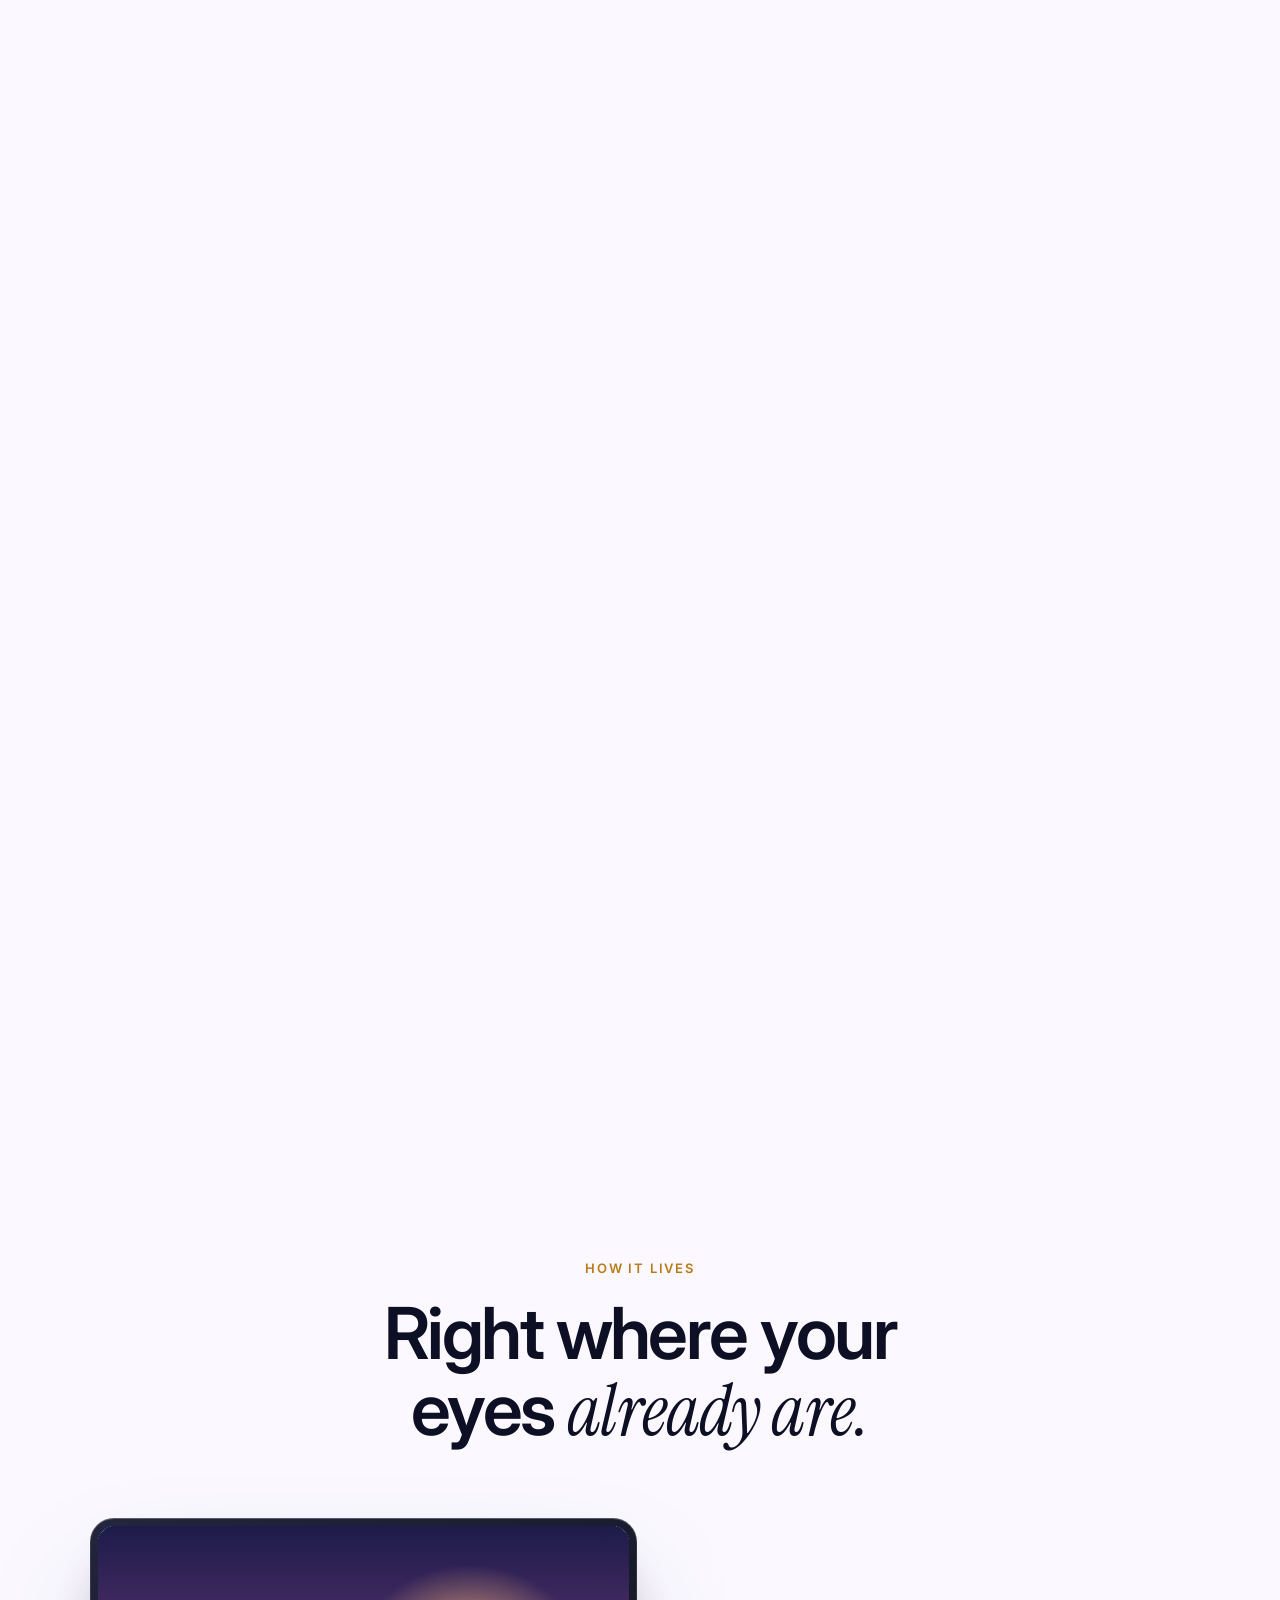
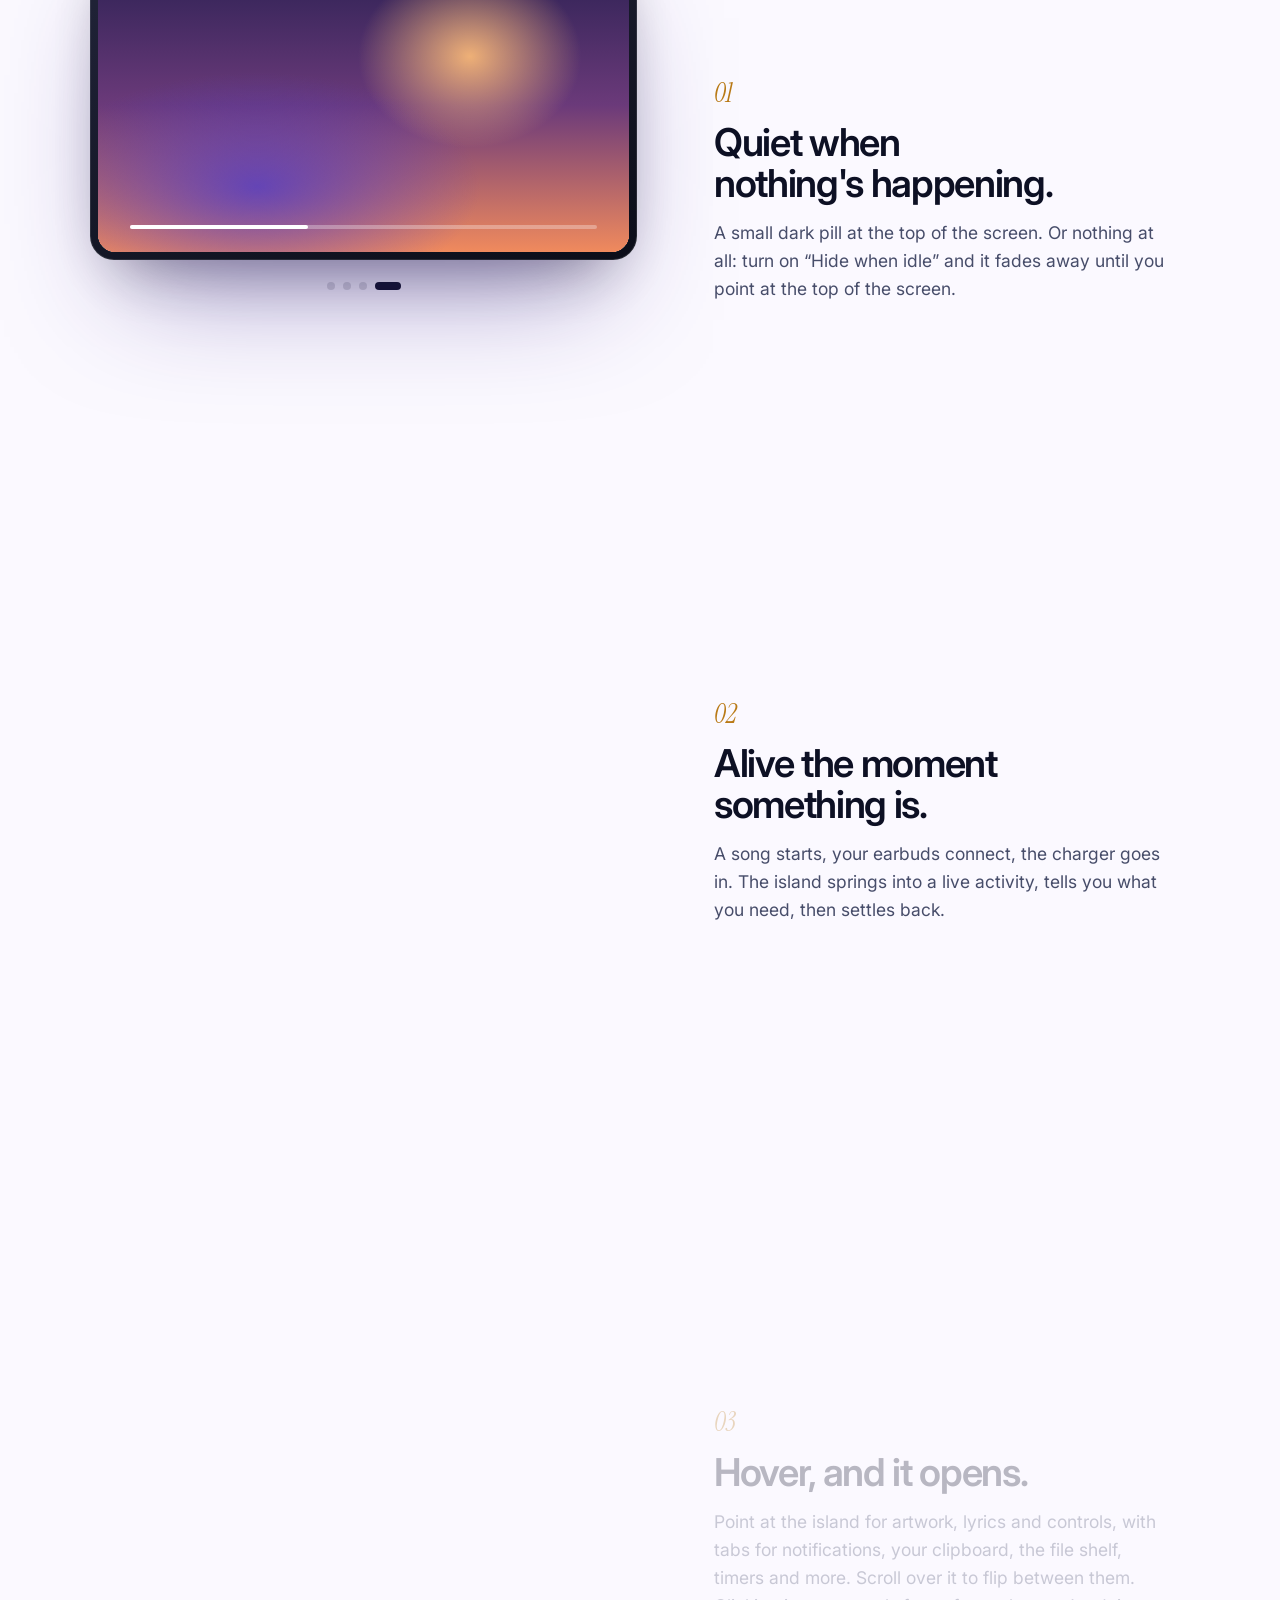
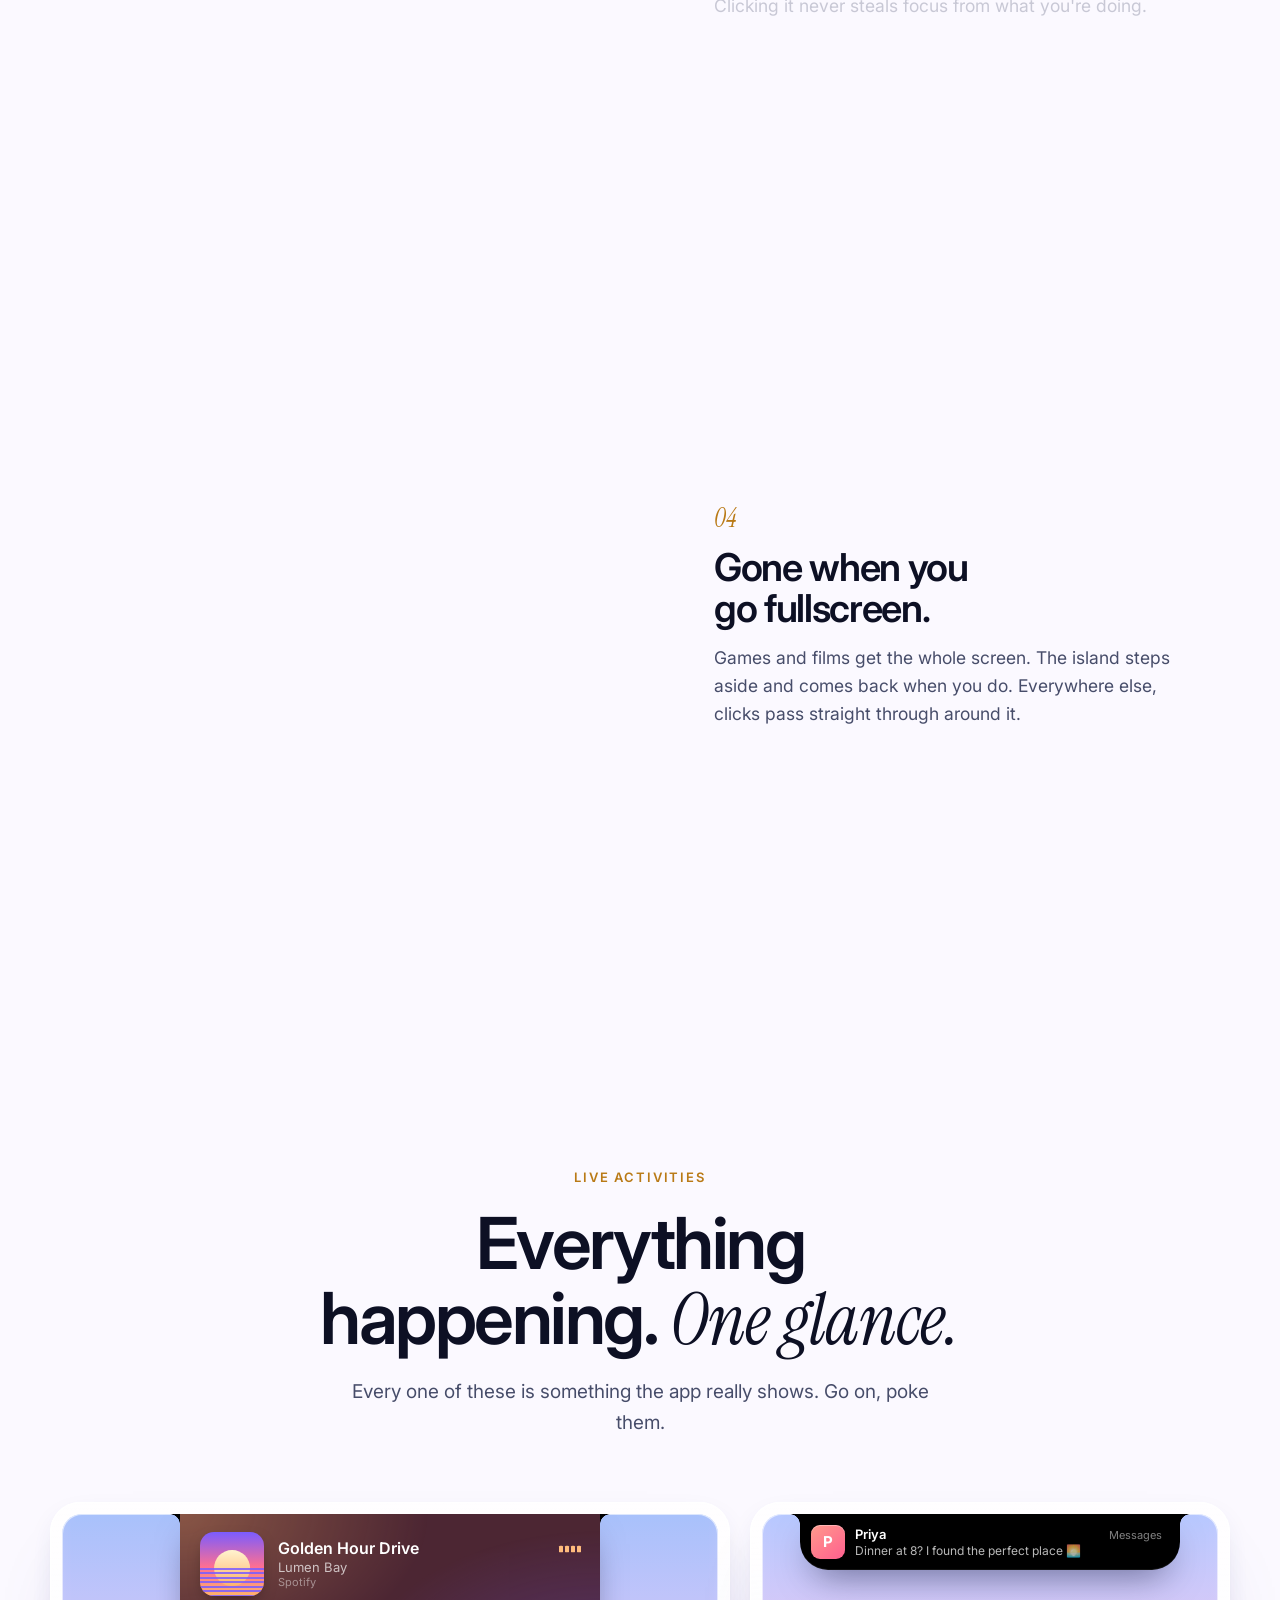
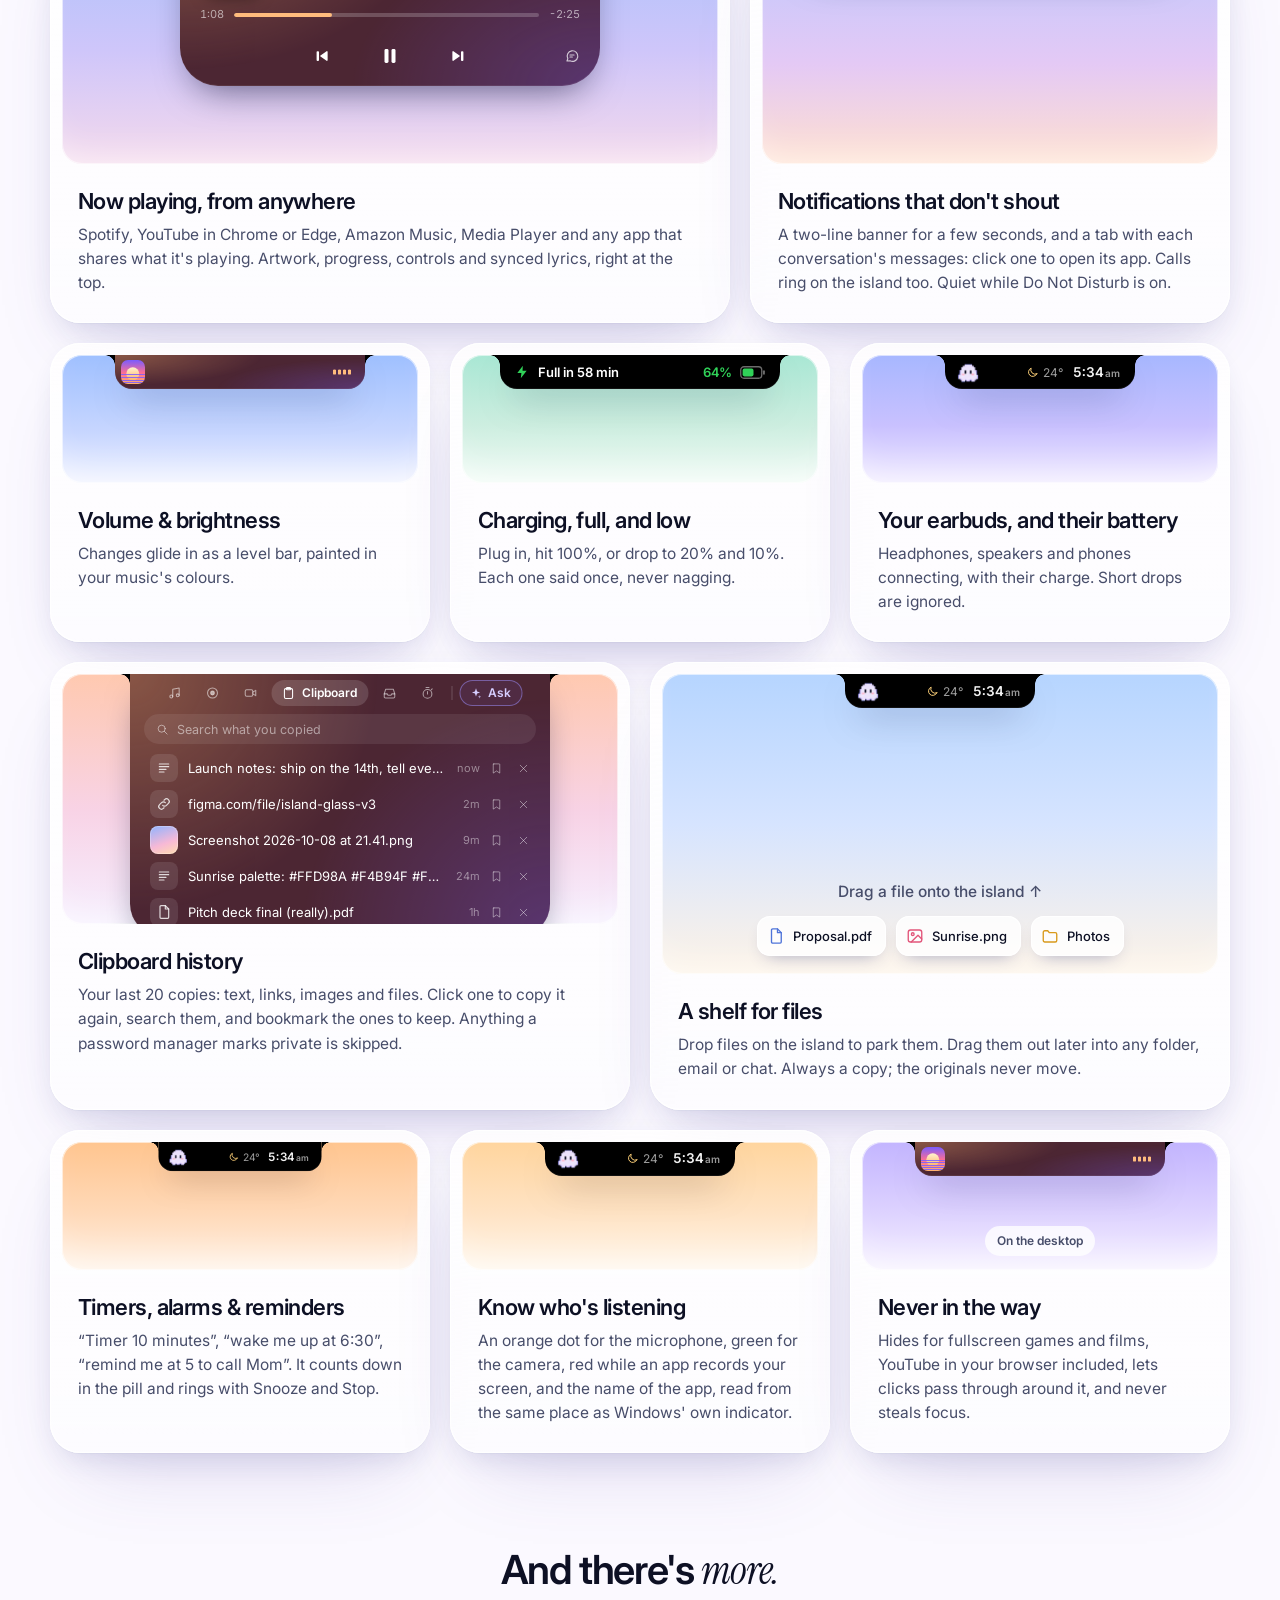
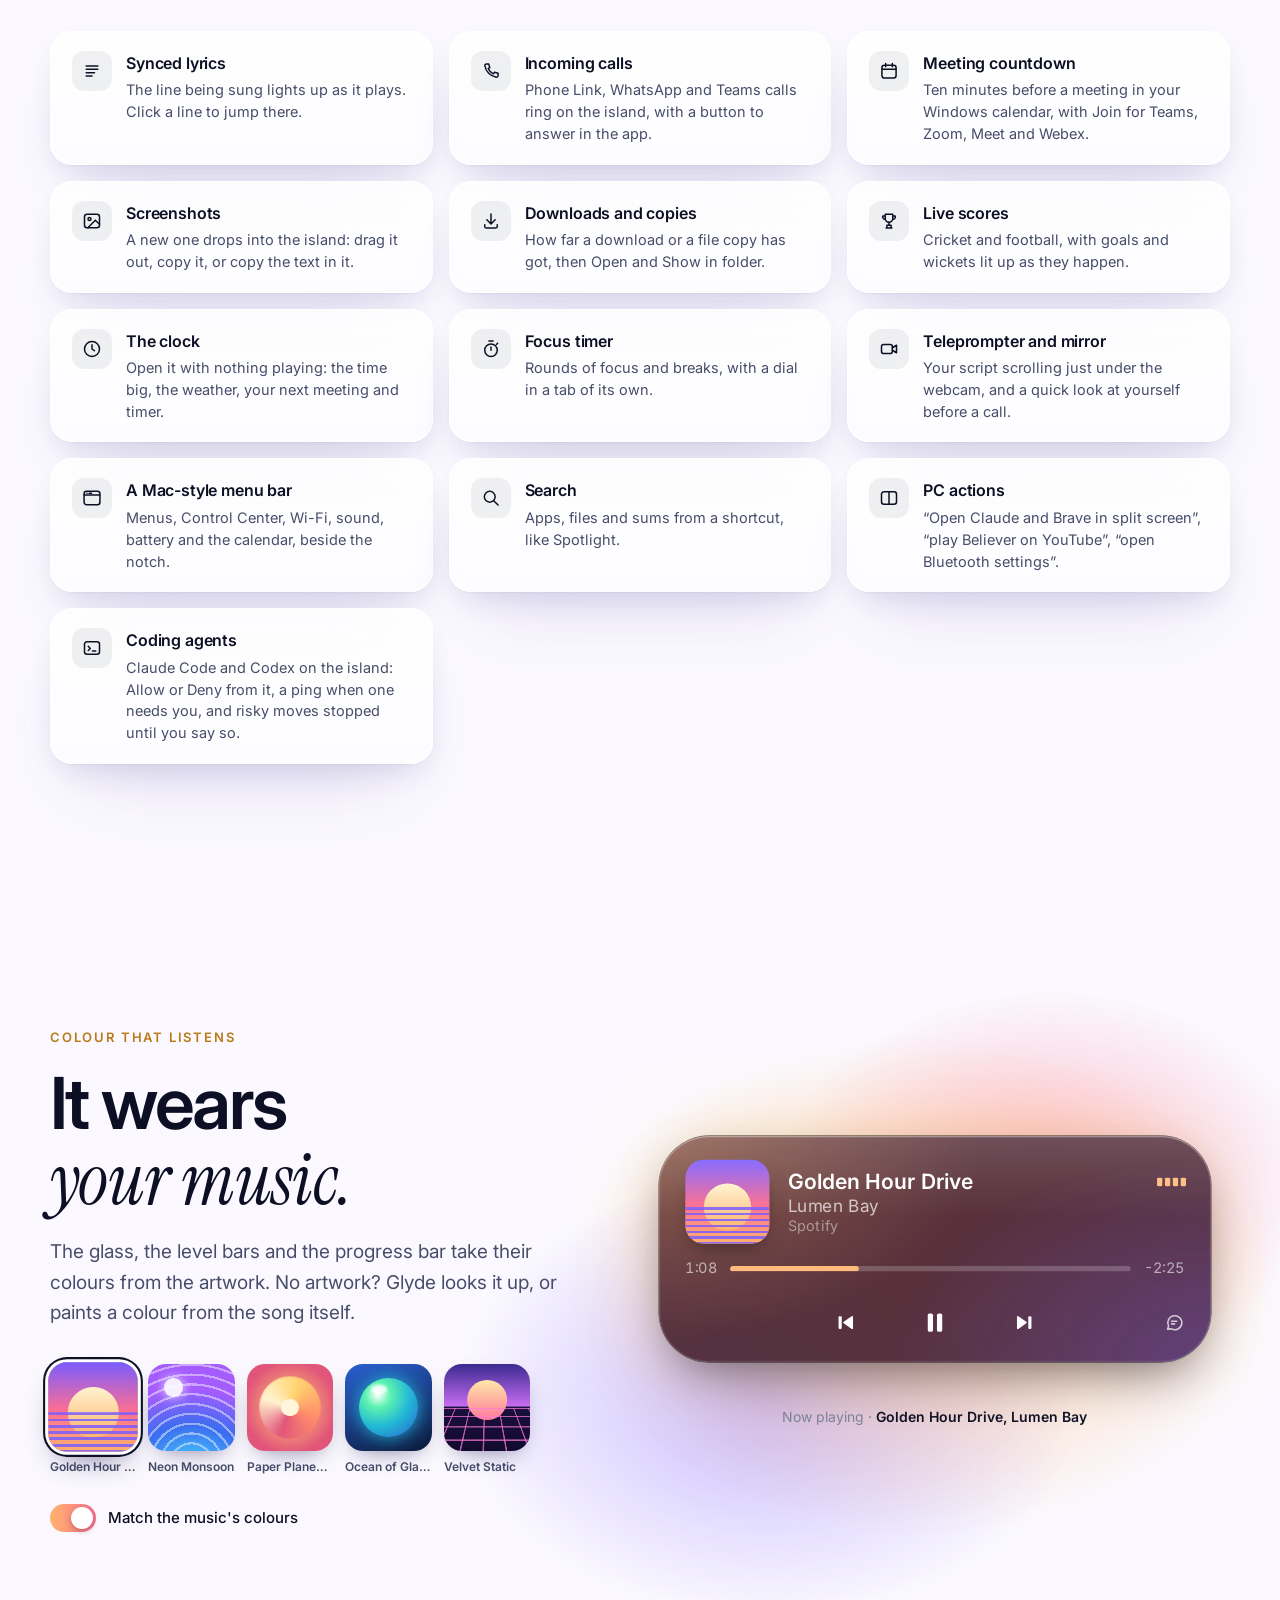
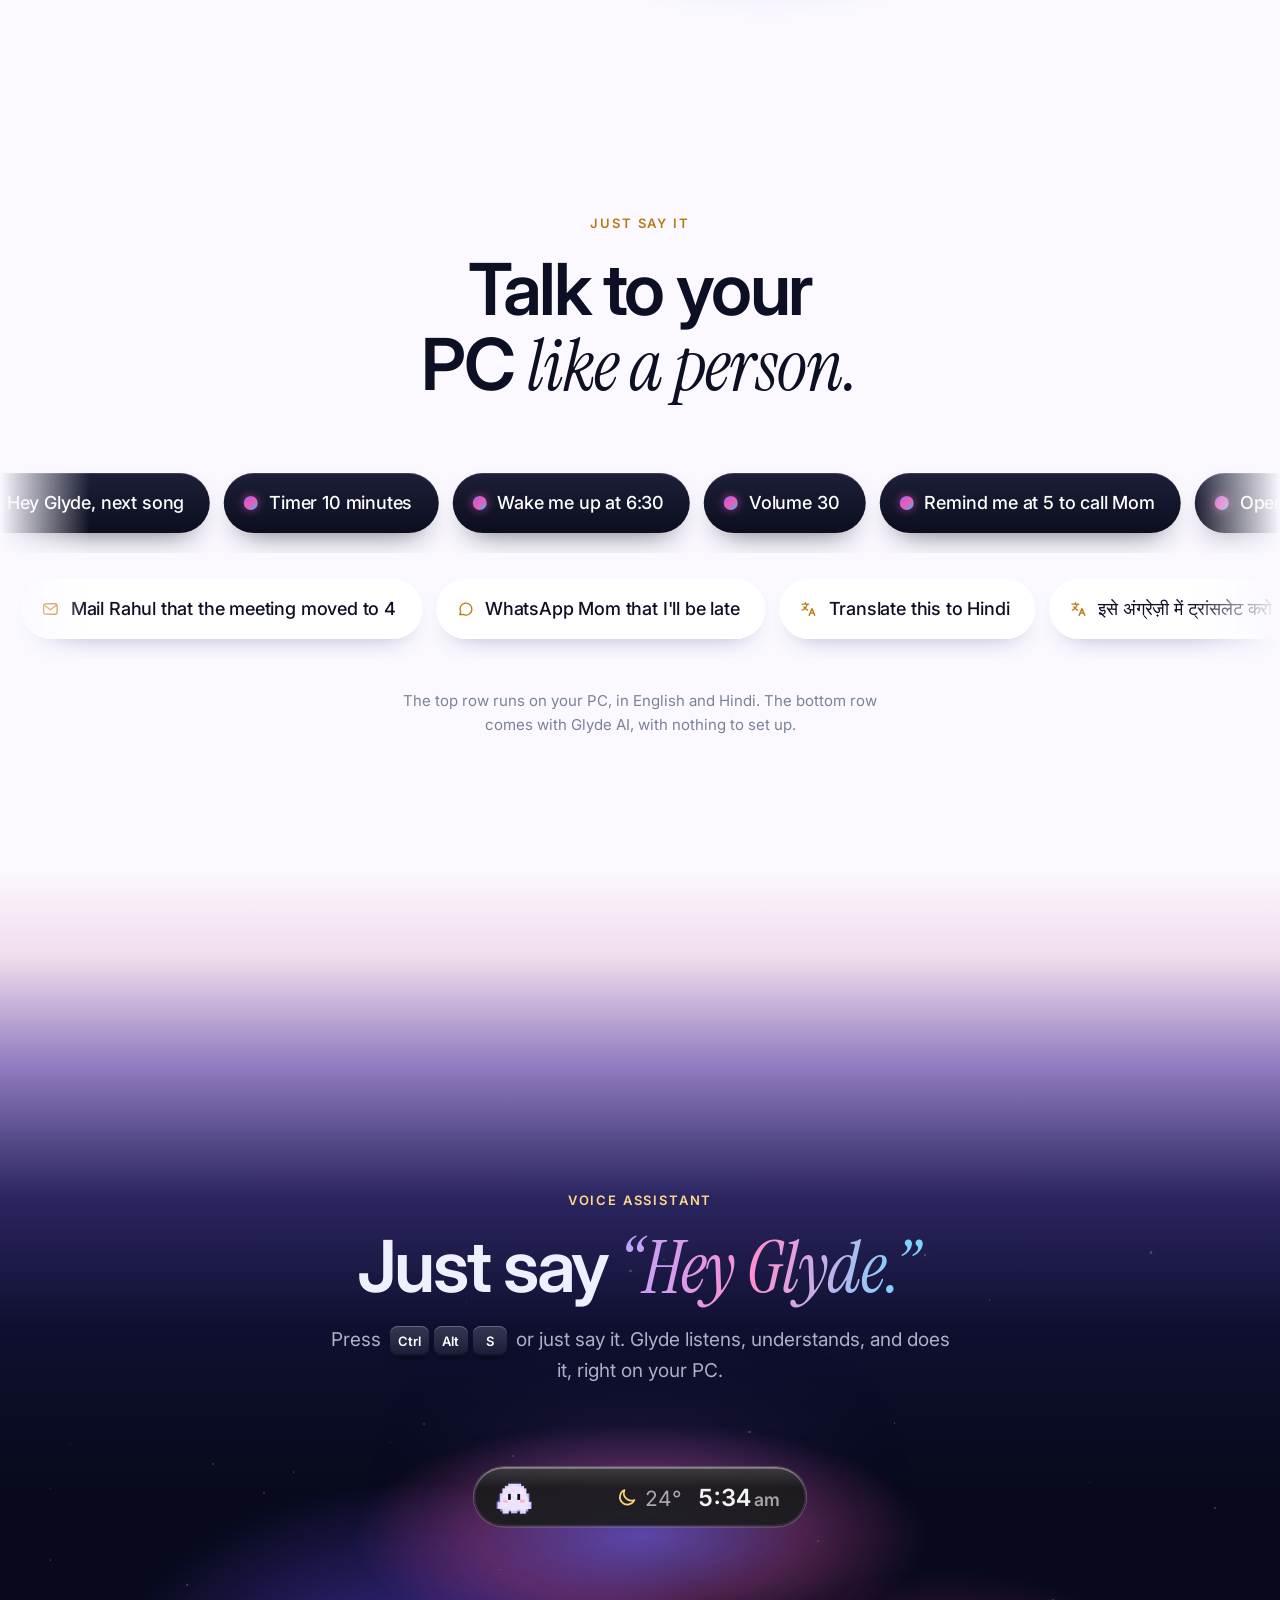
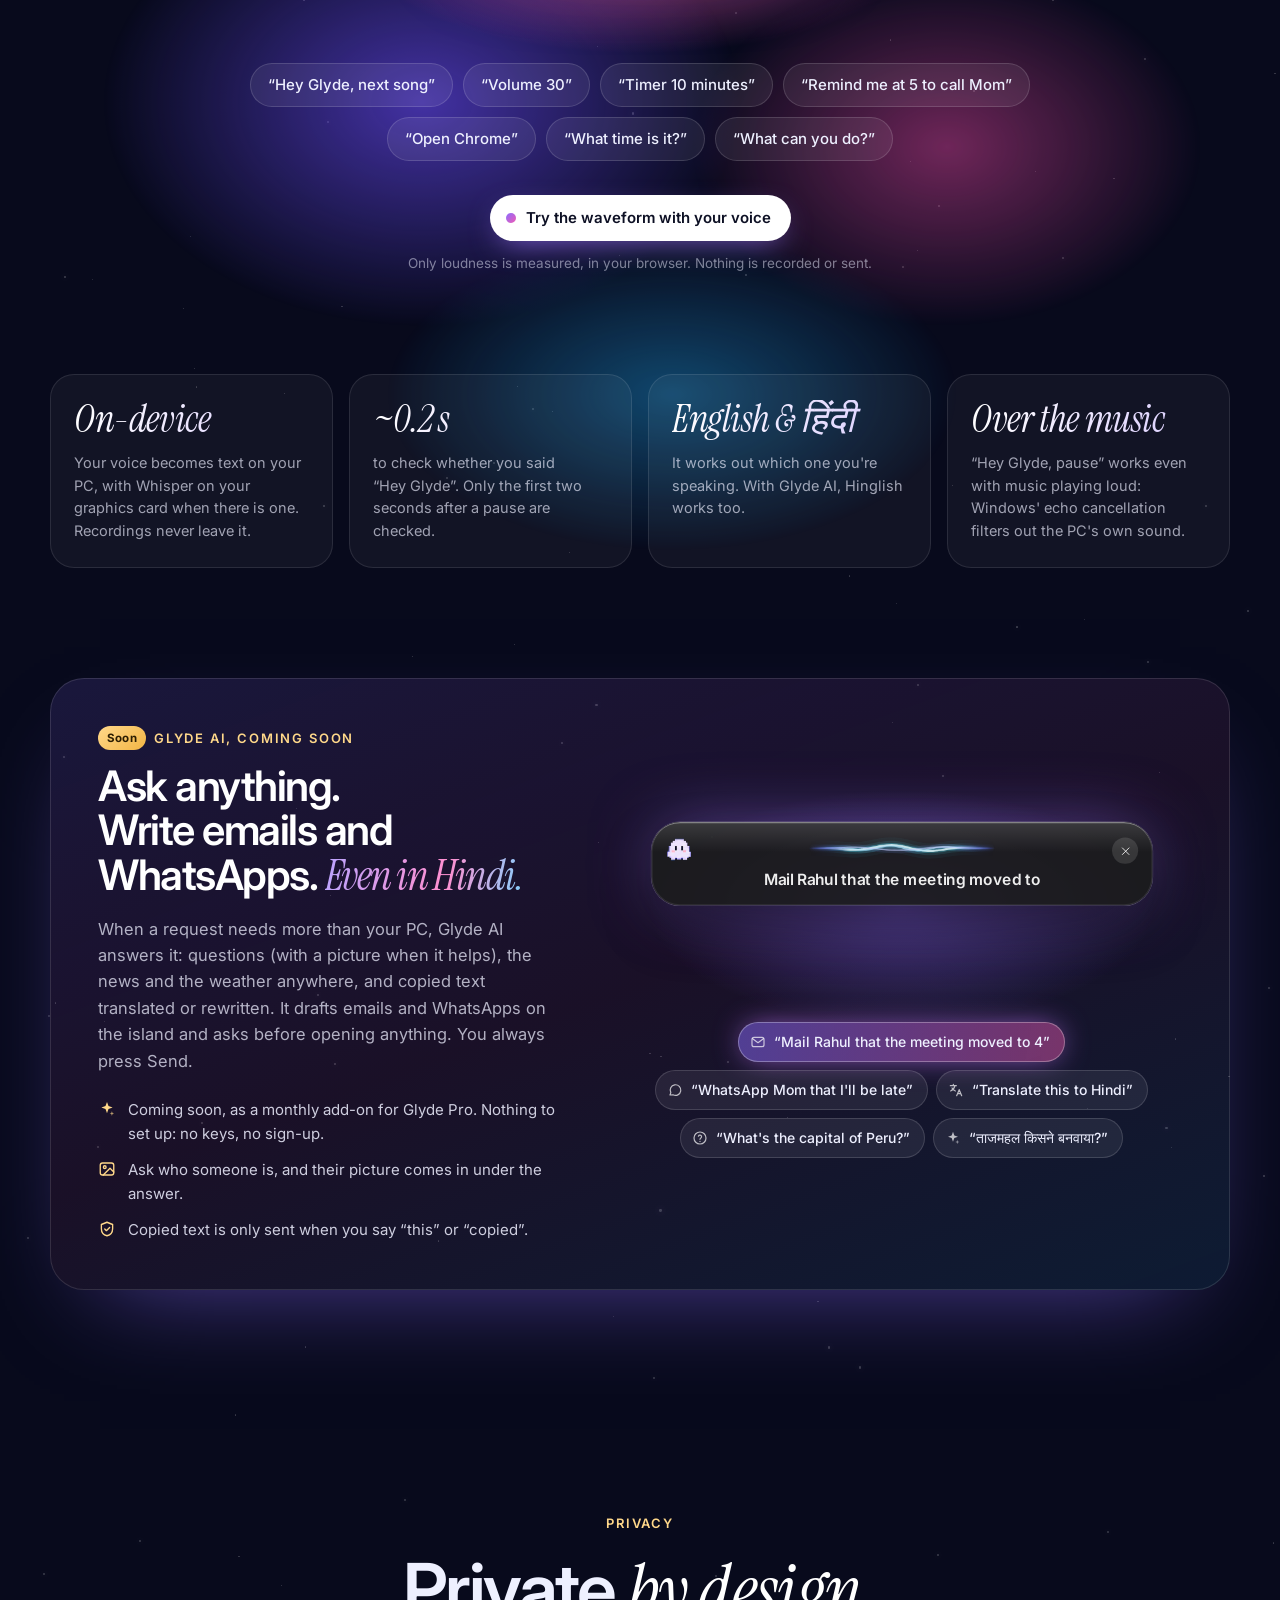
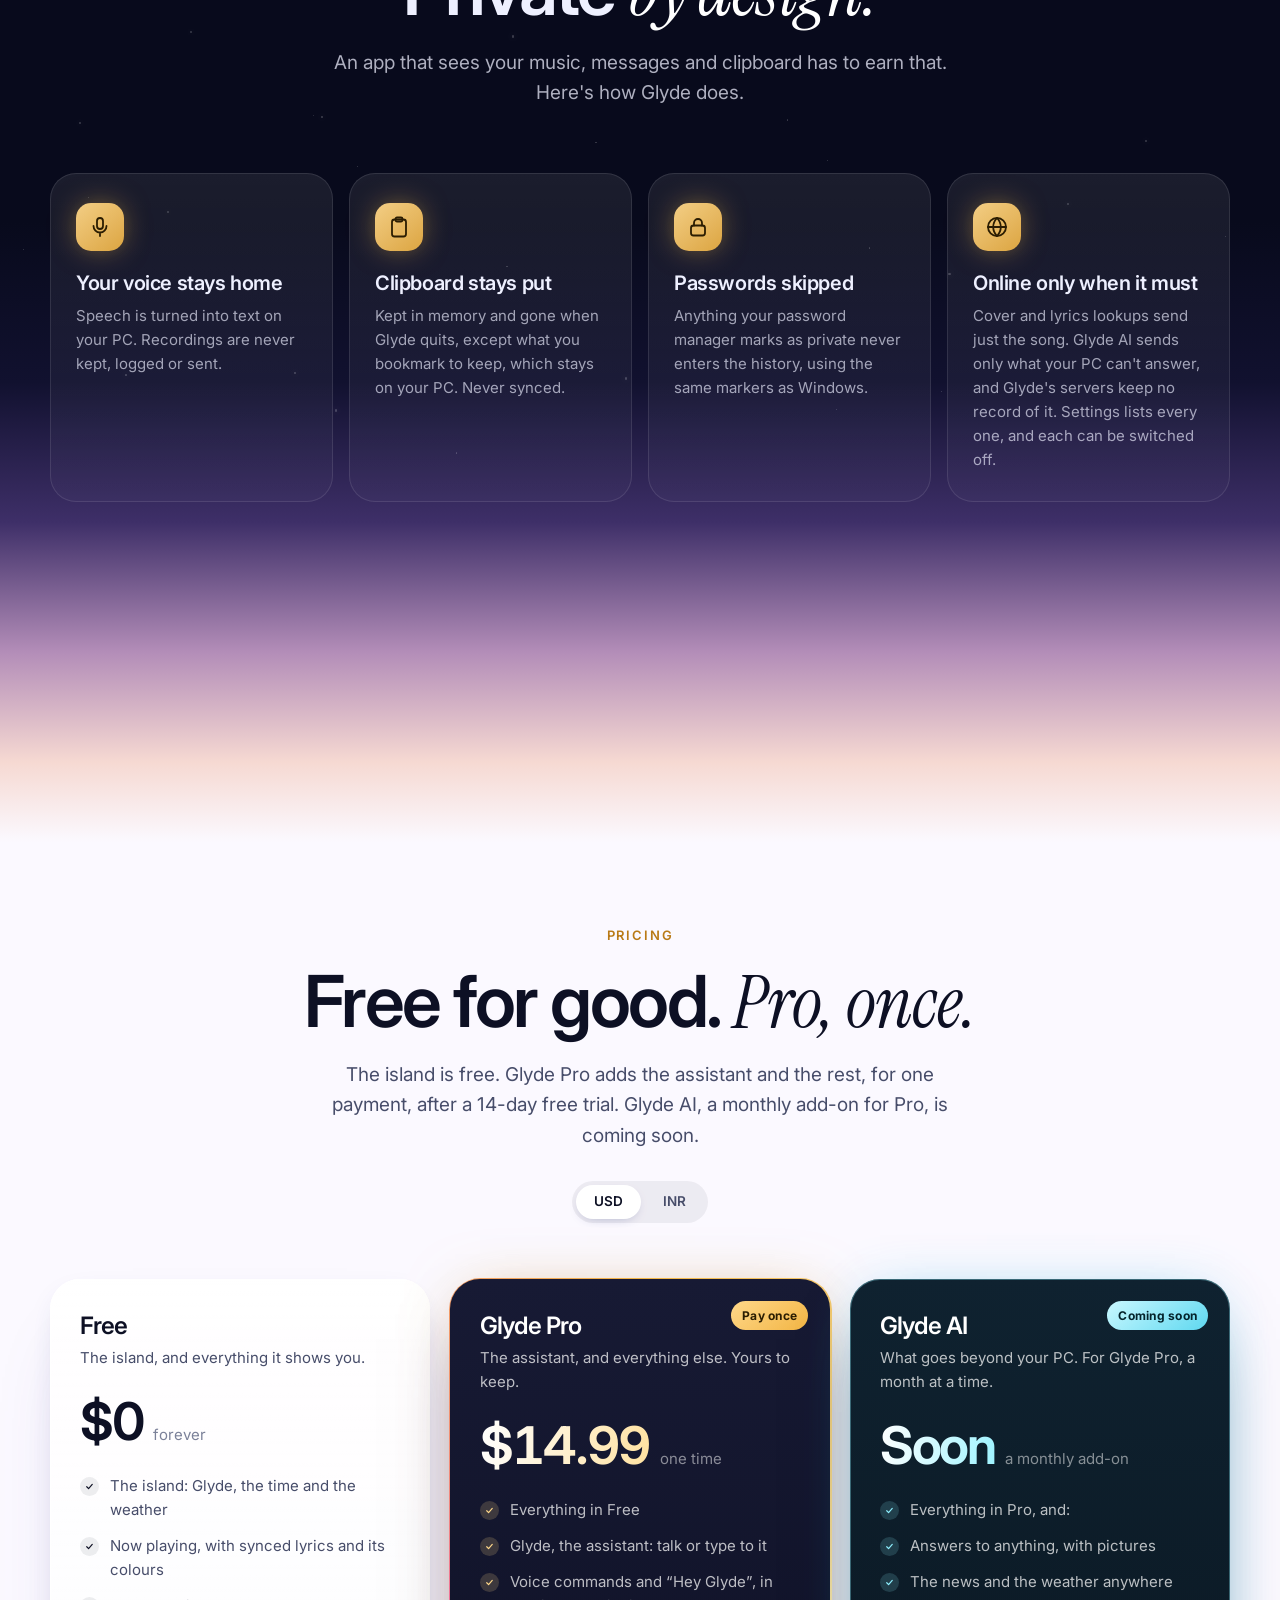
==== commit d387462d: "Show the coding agents under Glyde Pro, with risky moves stopped The coding agents now come with Gly" ====
--- a/index.html
+++ b/index.html
@@ -49,7 +49,7 @@
       </div>
 
       <div class="hero-inner">
-        <a class="eyebrow reveal" href="#brain"><span class="new-tag">Soon</span>Coming soon: Glyde AI, with answers, pictures and your coding agents on the island<span class="eb-arrow" data-icon="arrow"></span></a>
+        <a class="eyebrow reveal" href="#brain"><span class="new-tag">Soon</span>Coming soon: Glyde AI, with answers, pictures, emails and a natural voice<span class="eb-arrow" data-icon="arrow"></span></a>
         <h1 class="hero-title">
           <span class="line"><span>Your desktop</span></span>
           <span class="line"><span>just got a <em class="halo-word">halo.</em></span></span>
@@ -284,7 +284,7 @@
           <li class="reveal"><span class="more-ic" data-icon="menu"></span><b>A Mac-style menu bar</b><p>Menus, Control Center, Wi-Fi, sound, battery and the calendar, beside the notch.</p></li>
           <li class="reveal" style="--d:.05s"><span class="more-ic" data-icon="search"></span><b>Search</b><p>Apps, files and sums from a shortcut, like Spotlight.</p></li>
           <li class="reveal" style="--d:.1s"><span class="more-ic" data-icon="split"></span><b>PC actions</b><p>“Open Claude and Brave in split screen”, “play Believer on YouTube”, “open Bluetooth settings”.</p></li>
-          <li class="reveal"><span class="more-ic" data-icon="code"></span><b>Coding agents <span class="new-tag">Soon</span></b><p>Coming soon with Glyde AI: Claude Code and Codex on the island, Allow or Deny from it, and a ping when one needs you.</p></li>
+          <li class="reveal"><span class="more-ic" data-icon="code"></span><b>Coding agents</b><p>Claude Code and Codex on the island: Allow or Deny from it, a ping when one needs you, and risky moves stopped until you say so.</p></li>
         </ul>
       </div>
     </section>
@@ -395,7 +395,6 @@
             <ul class="brain-points">
               <li><span data-icon="sparkle"></span>Coming soon, as a monthly add-on for Glyde Pro. Nothing to set up: no keys, no sign-up.</li>
               <li><span data-icon="image"></span>Ask who someone is, and their picture comes in under the answer.</li>
-              <li><span data-icon="code"></span>Your coding agents on the island, with a ping when one needs you.</li>
               <li><span data-icon="shield"></span>Copied text is only sent when you say “this” or “copied”.</li>
             </ul>
           </div>
@@ -470,6 +469,7 @@
             <li>Notifications, calls and meeting countdowns</li>
             <li>The menu bar, search, screenshots and focus</li>
             <li>The teleprompter and camera mirror</li>
+            <li>Your coding agents on the island, risky moves stopped</li>
             <li>14 days free to try</li>
           </ul>
           <a class="btn btn-glow" href="#get" data-plan="pro"><span>Get early-bird pricing</span></a>
@@ -482,7 +482,6 @@
           <p class="price"><b data-usd="Soon" data-inr="Soon">Soon</b><span>a monthly add-on</span></p>
           <ul>
             <li>Everything in Pro, and:</li>
-            <li>Your coding agents on the island</li>
             <li>Answers to anything, with pictures</li>
             <li>The news and the weather anywhere</li>
             <li>Emails and WhatsApps, written for you</li>
@@ -532,11 +531,11 @@
         </details>
         <details class="reveal">
           <summary>What's Glyde AI, and what does it cost?</summary>
-          <div class="faq-a"><p>It's coming soon: a monthly add-on for Glyde Pro (planned at $2.99 or ₹149 a month). It puts your coding agents on the island, answers anything (with a picture when it helps), writes emails and WhatsApps, works on what you've copied, and gives Glyde a natural voice and instant hearing. It runs through Glyde's own servers, so there are no keys to set up, and you can cancel any time from your Microsoft account. Without it, every command on your PC still works.</p></div>
+          <div class="faq-a"><p>It's coming soon: a monthly add-on for Glyde Pro (planned at $2.99 or ₹149 a month). It answers anything (with a picture when it helps), writes emails and WhatsApps, works on what you've copied, and gives Glyde a natural voice and instant hearing. It runs through Glyde's own servers, so there are no keys to set up, and you can cancel any time from your Microsoft account. Without it, every command on your PC still works.</p></div>
         </details>
         <details class="reveal">
           <summary>What are coding agents?</summary>
-          <div class="faq-a"><p>Coming soon, with Glyde AI. If you code with Claude Code or Codex, Glyde will show each session on the island: what it's doing, when it's done, and when it needs you. Allow or Deny Claude Code's requests right there, and get a soft ping when one is waiting while you're in another window. They come with Glyde AI.</p></div>
+          <div class="faq-a"><p>If you code with Claude Code or Codex, Glyde shows each session on the island: what it's doing, when it's done, and when it needs you. Allow or Deny Claude Code's requests right there, and get a soft ping when one is waiting while you're in another window. Before Claude Code does something that can't be undone, like wiping a database or deleting a folder, it waits: the island glows red, Glyde says why, and only the island can allow it. They come with Glyde Pro.</p></div>
         </details>
         <details class="reveal">
           <summary>Which languages does Glyde understand?</summary>
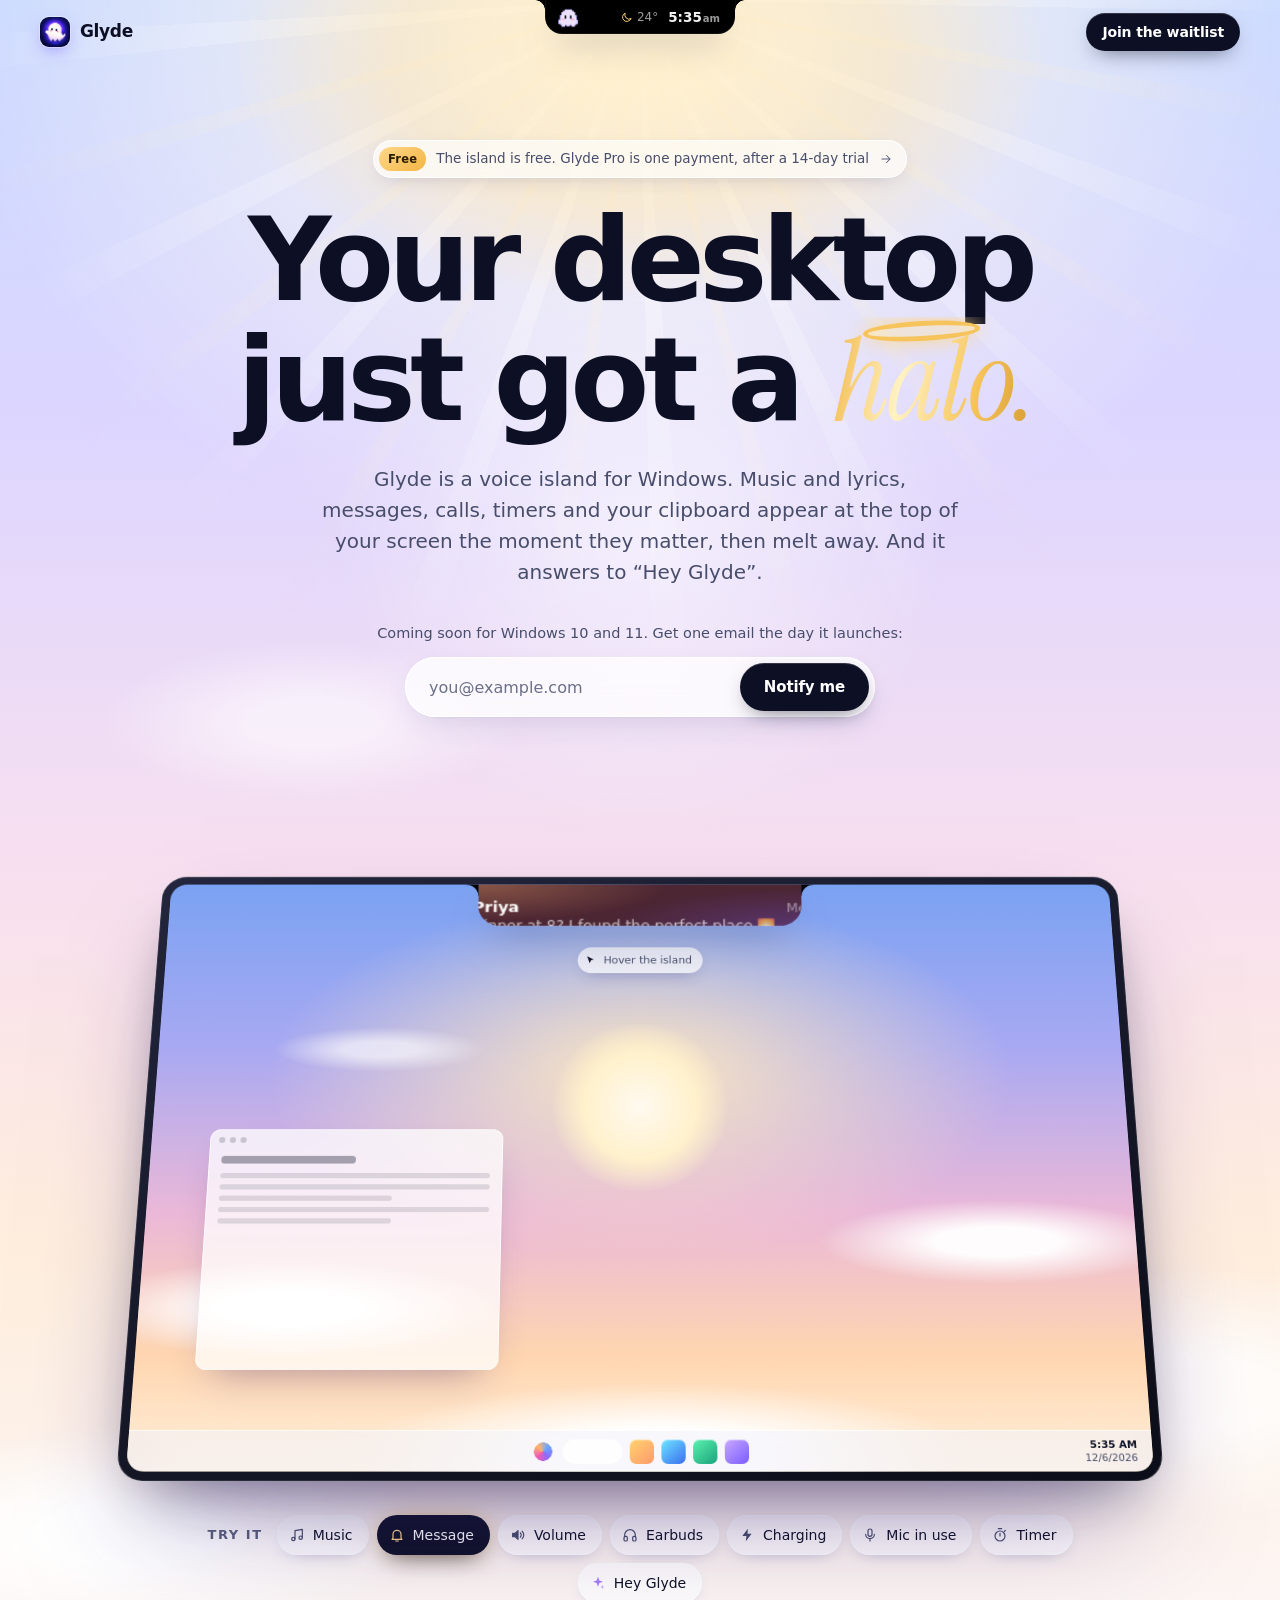
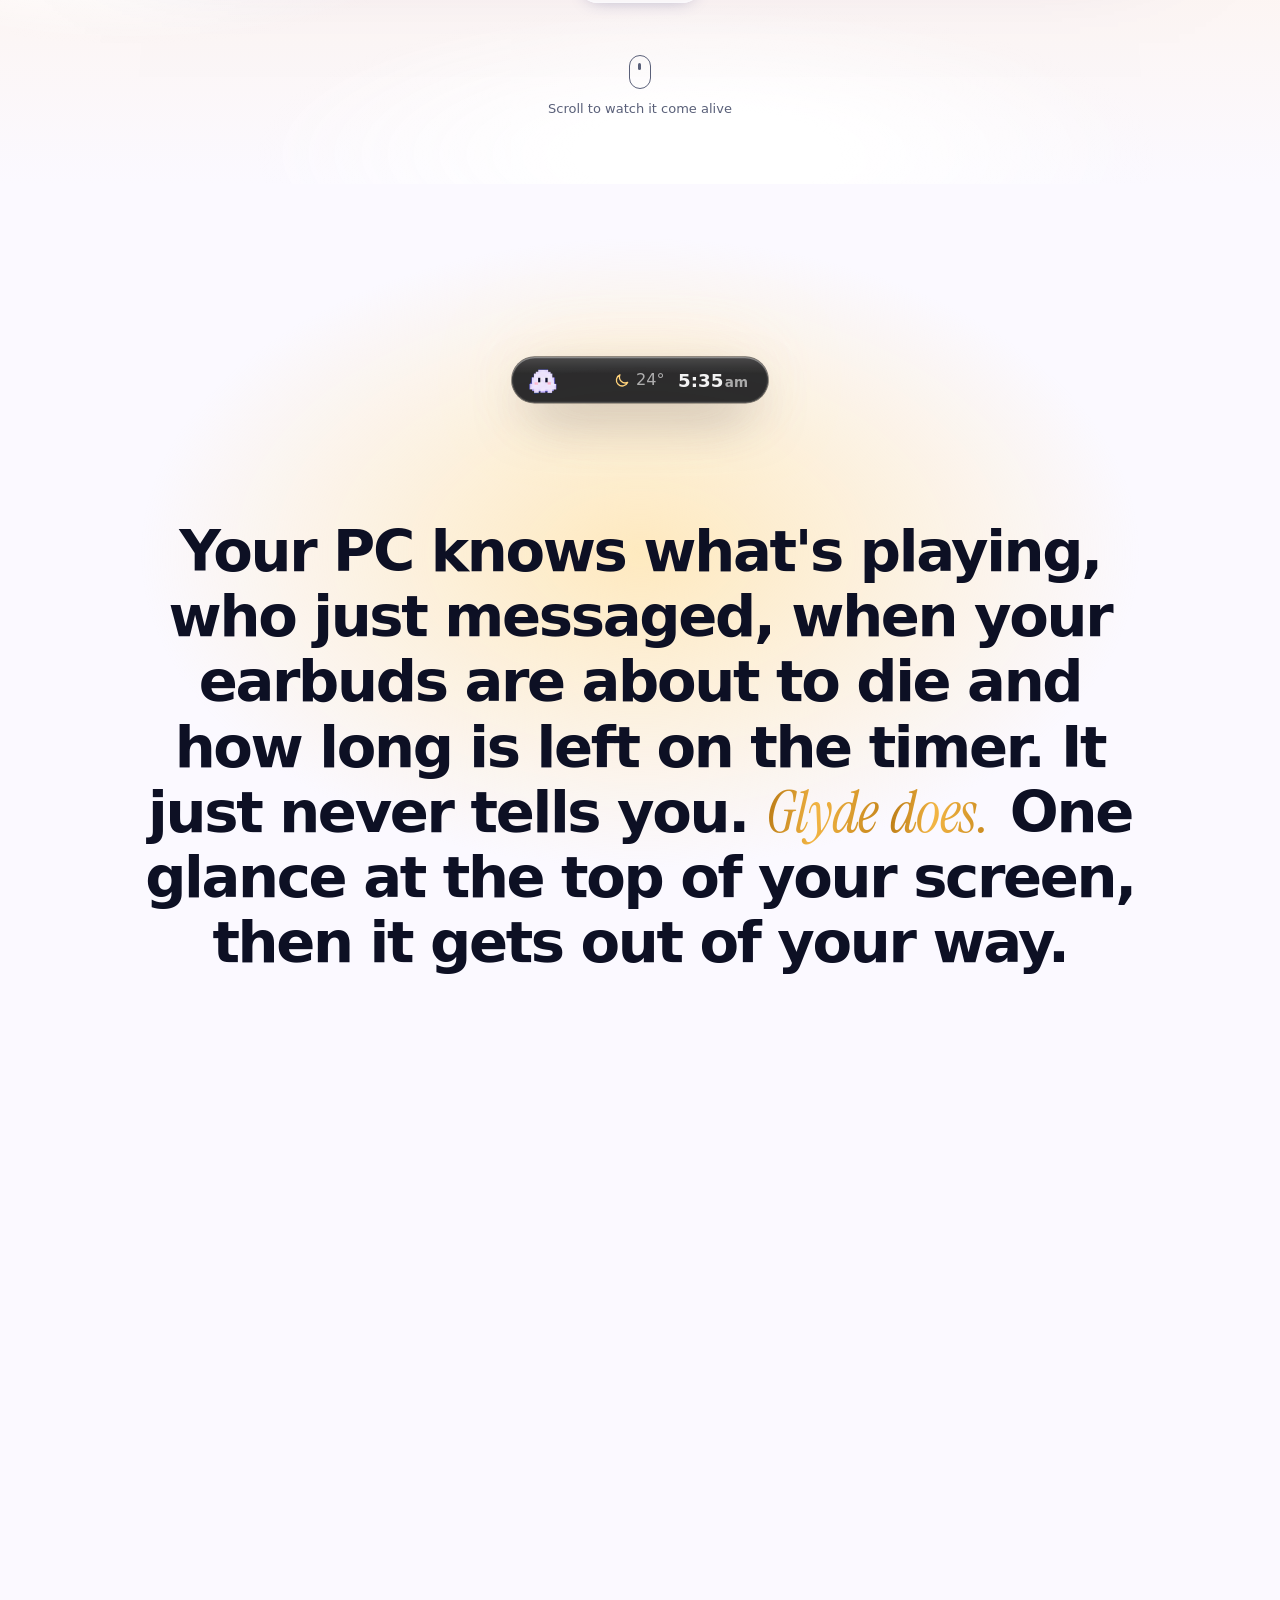
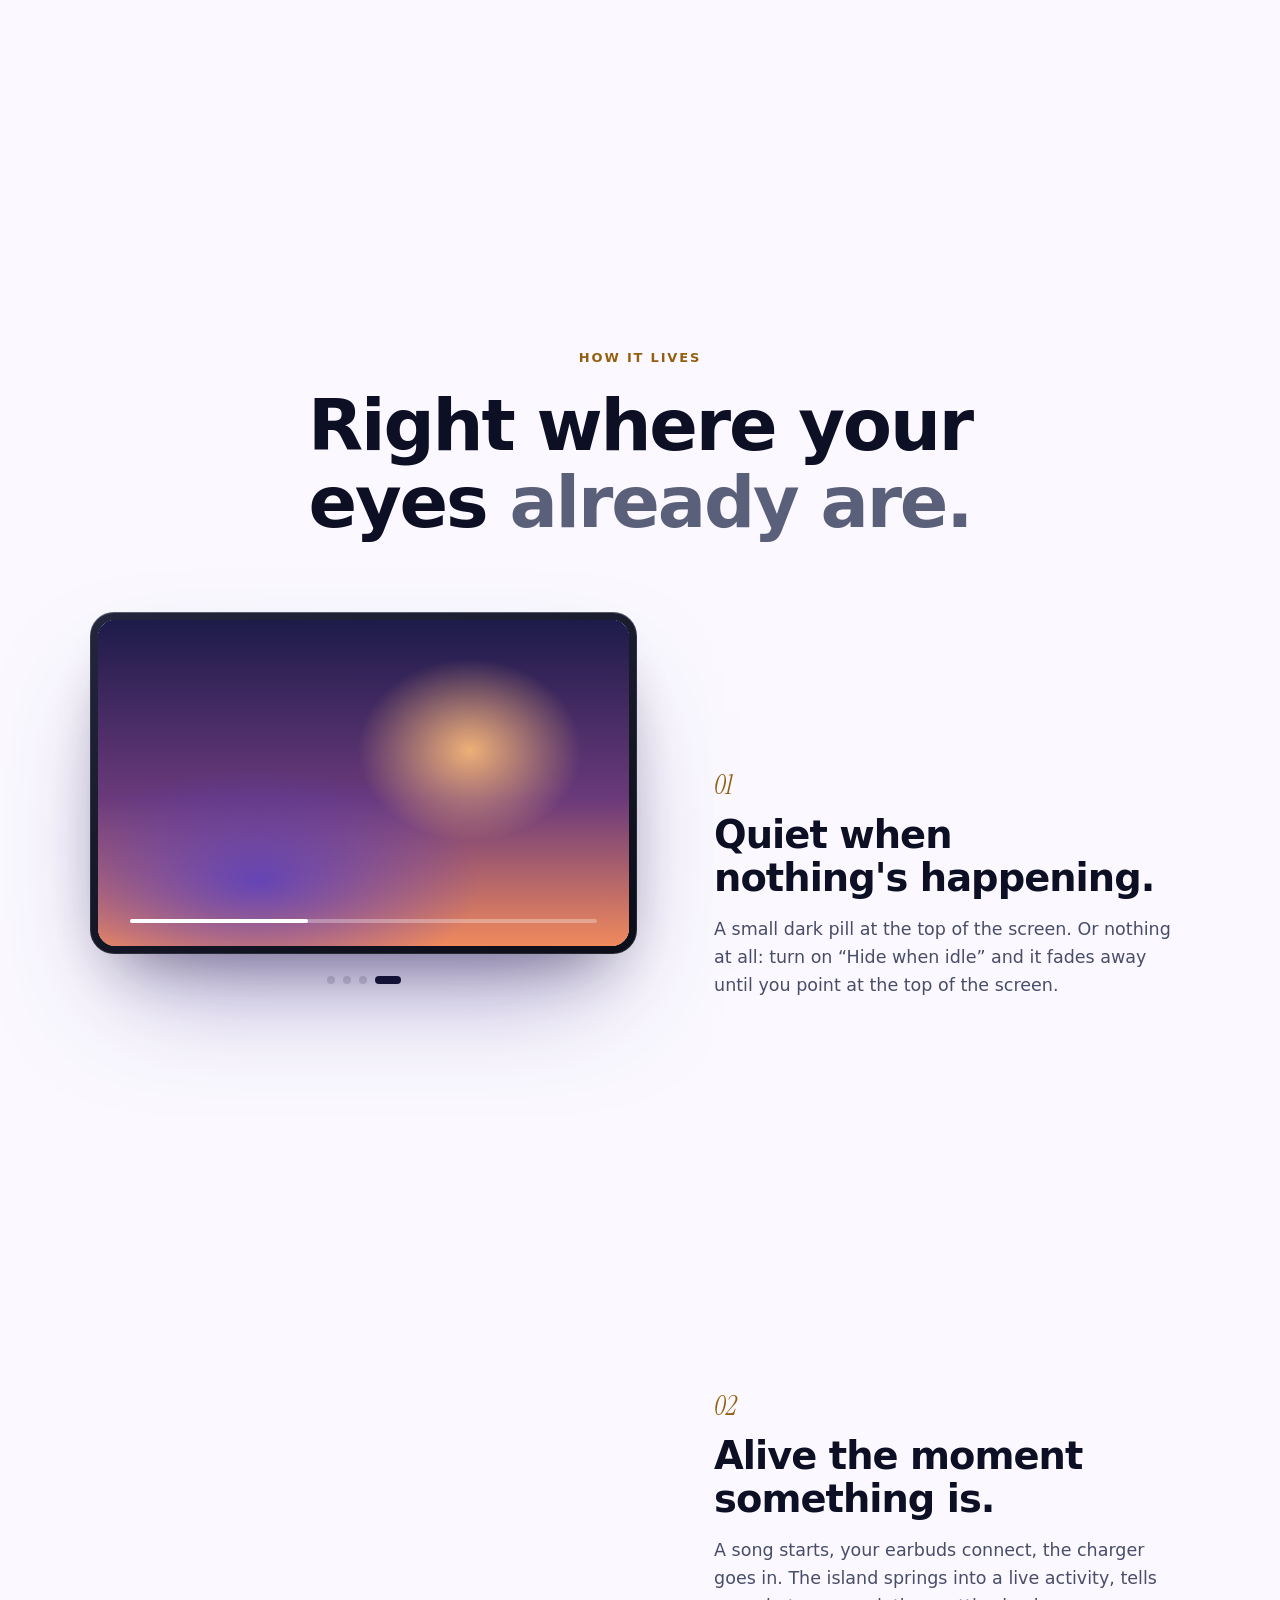
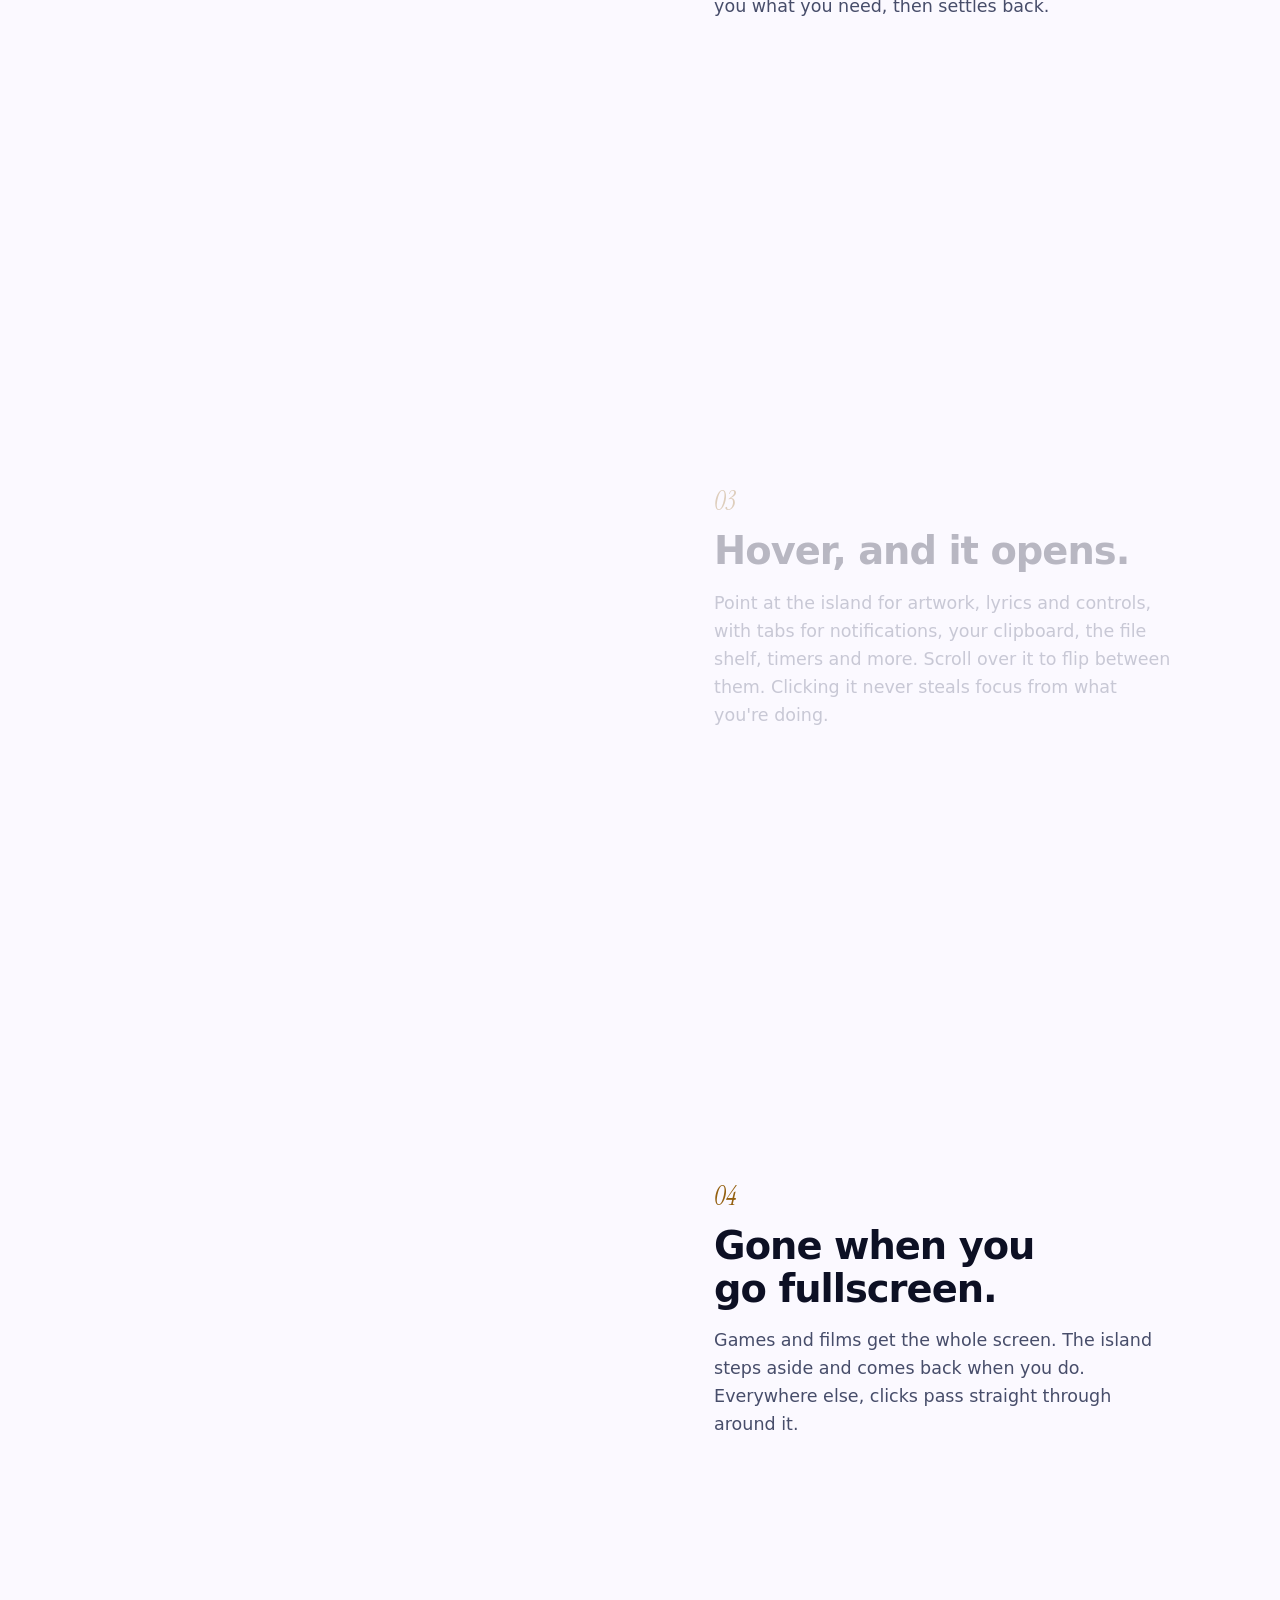
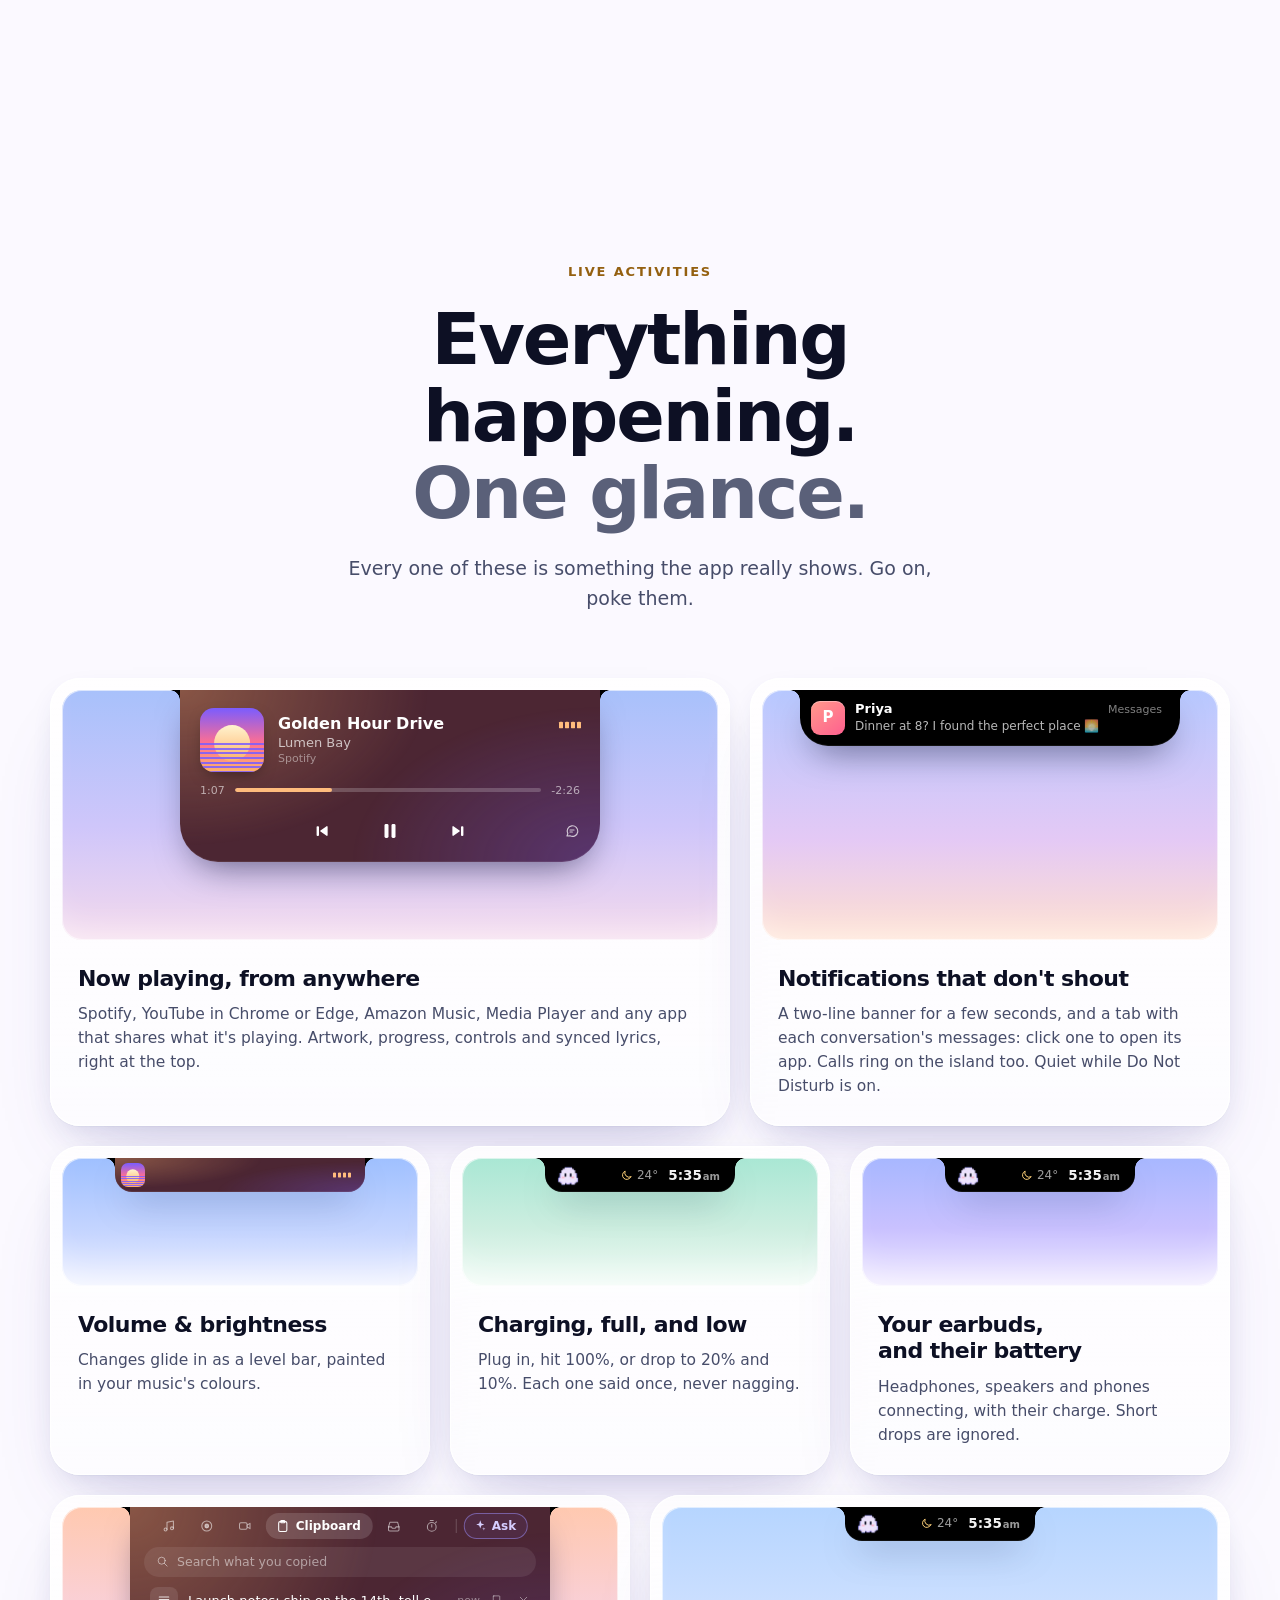
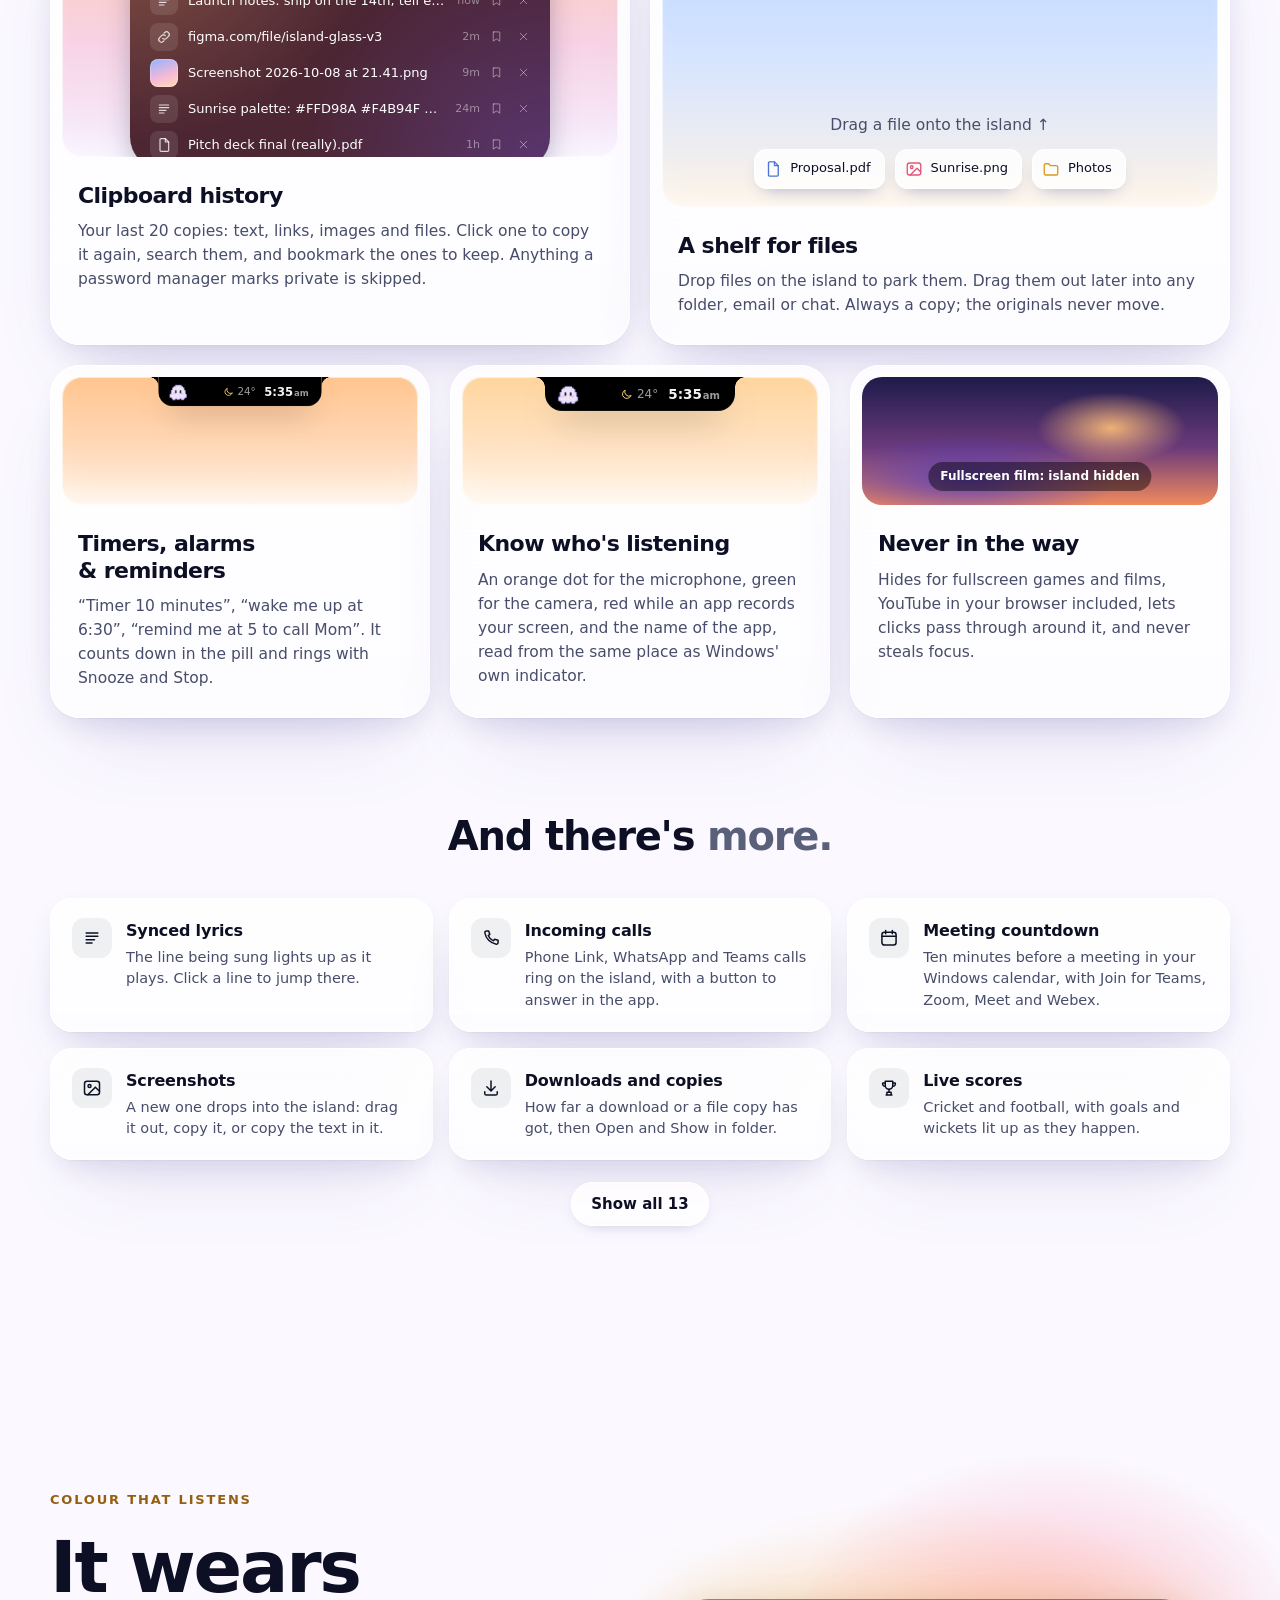
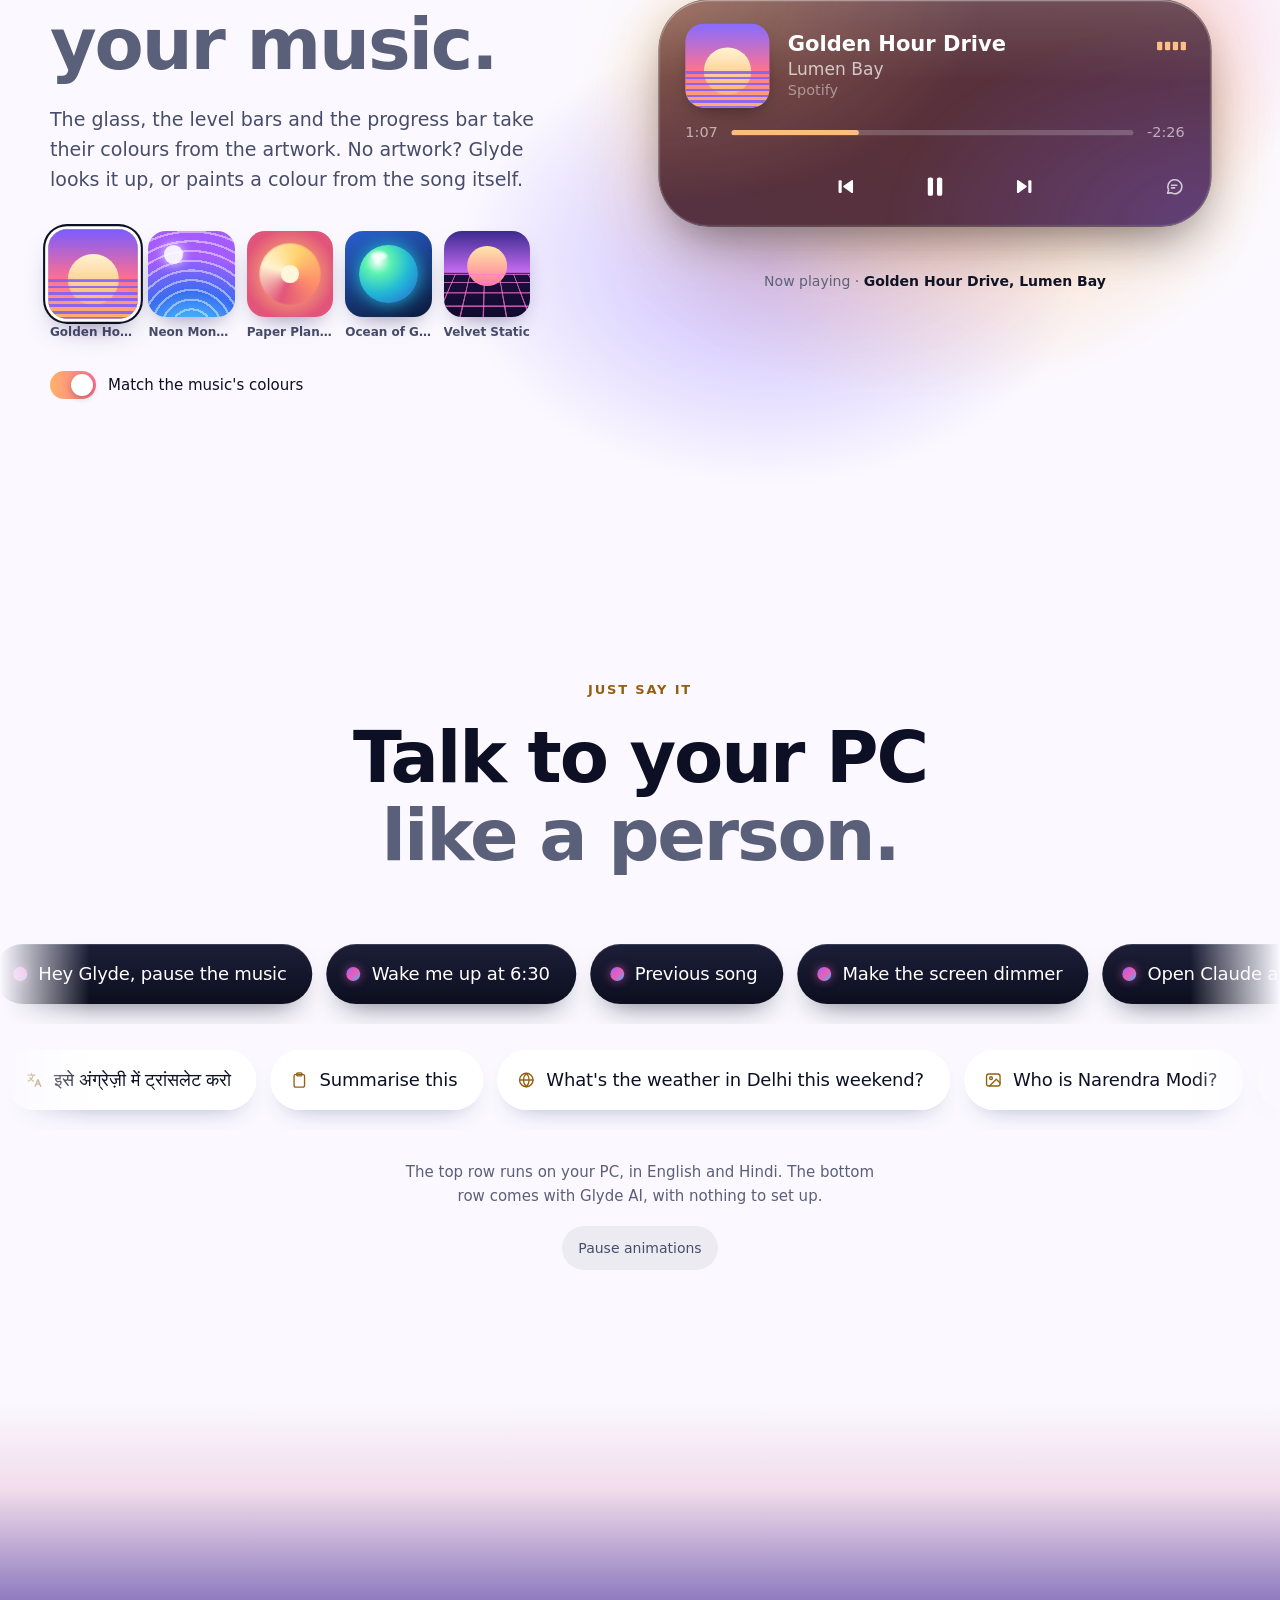
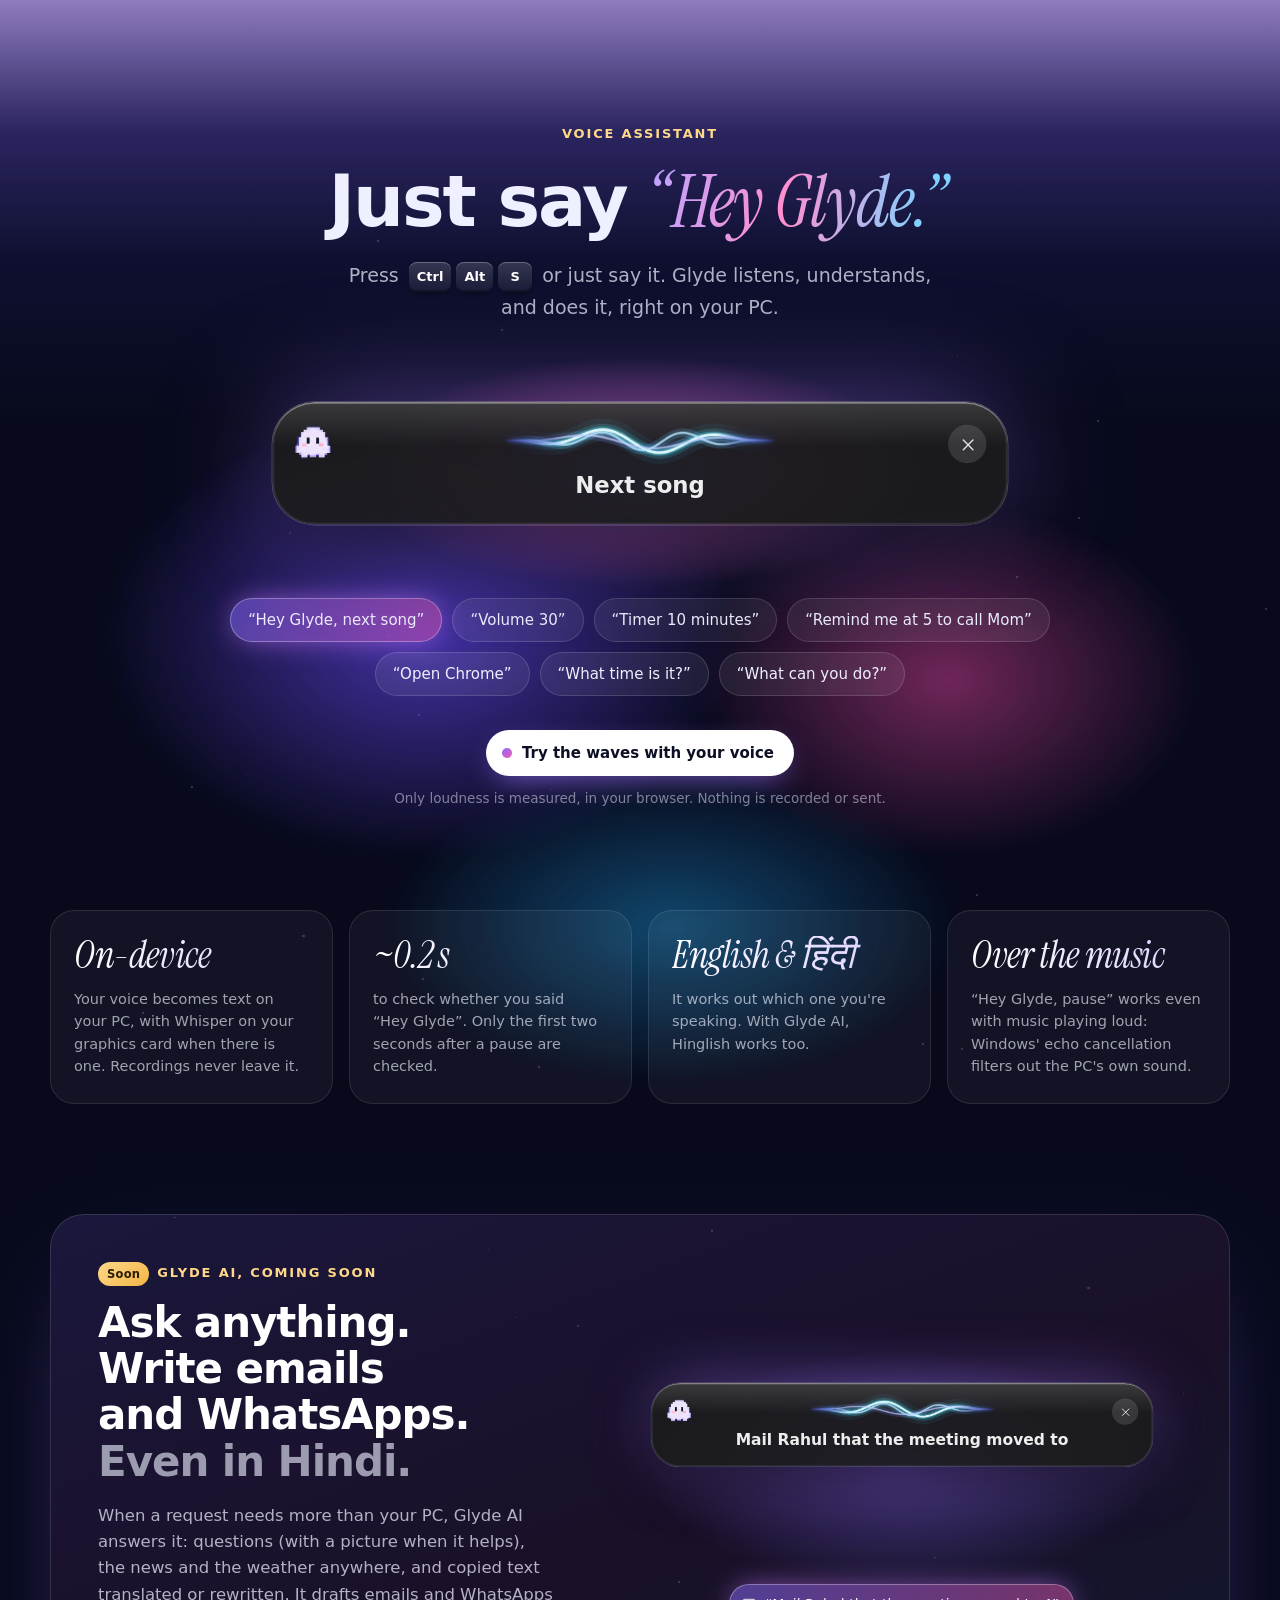
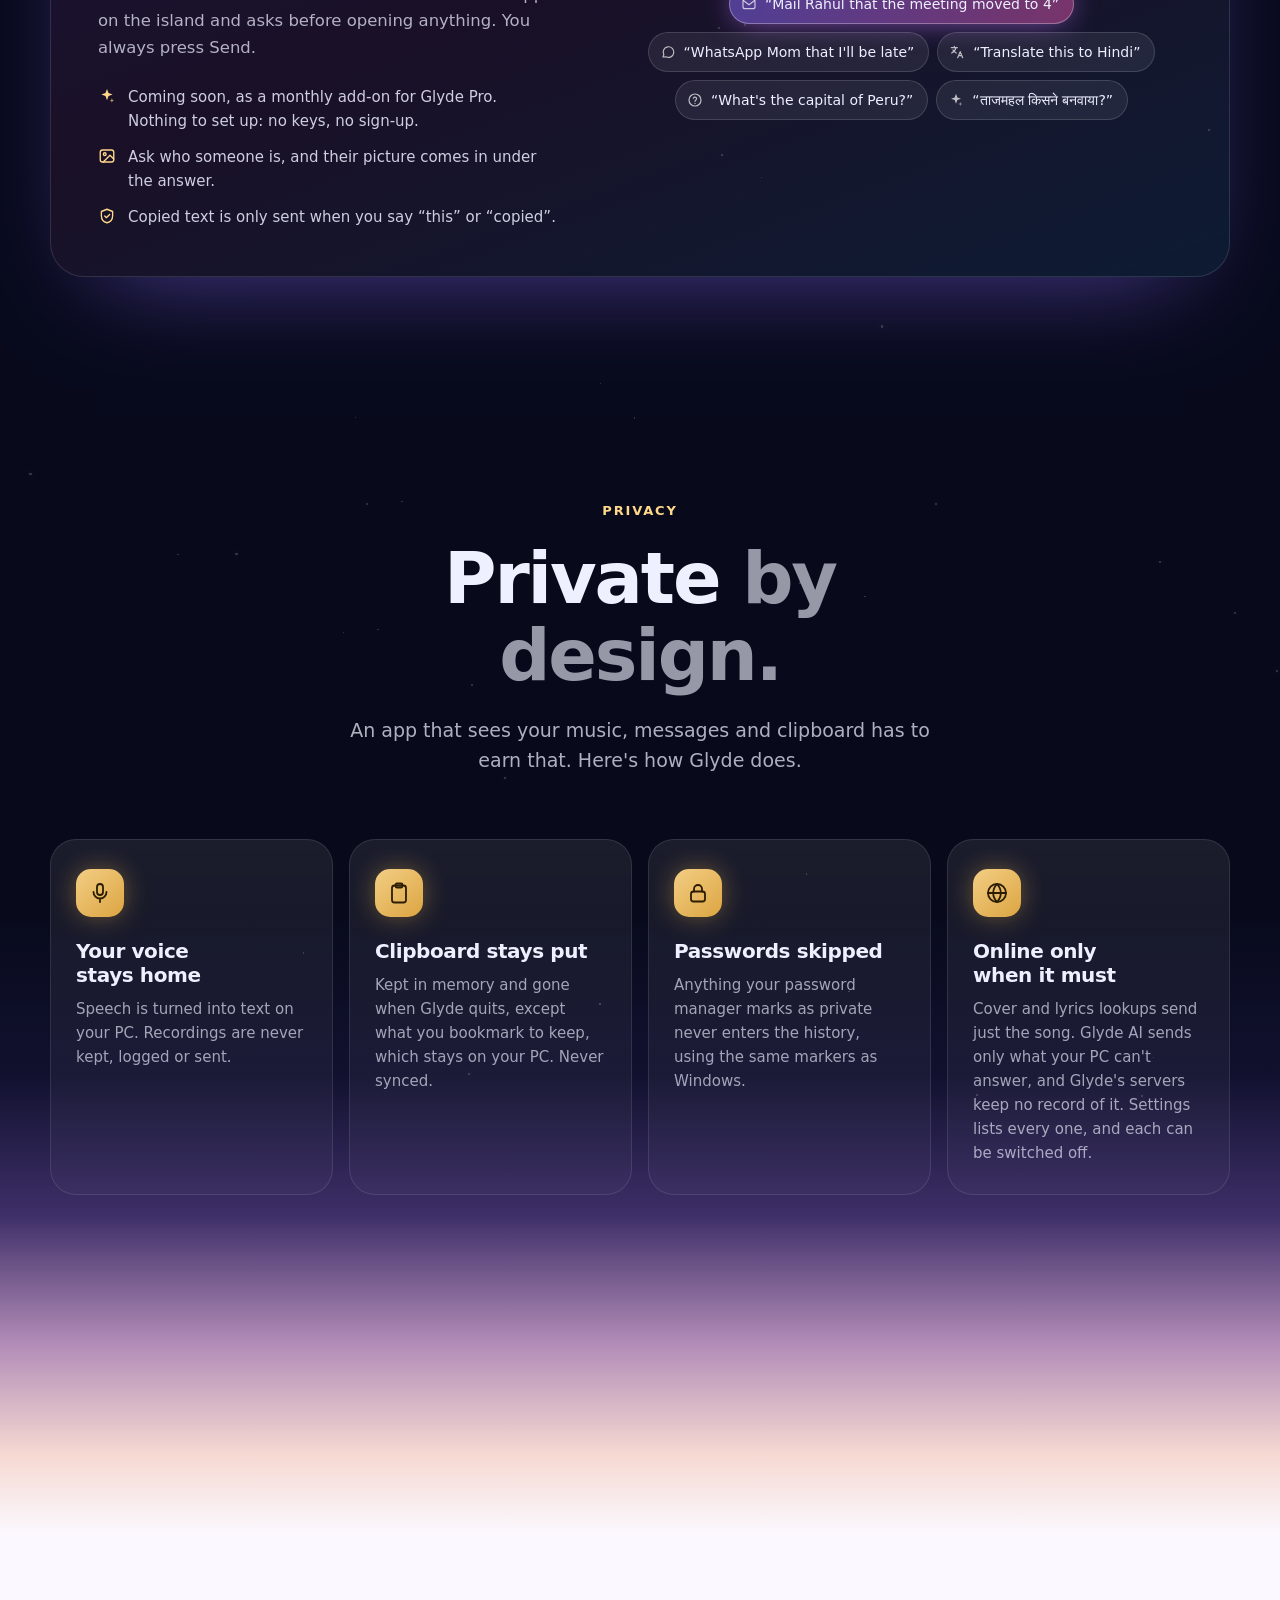
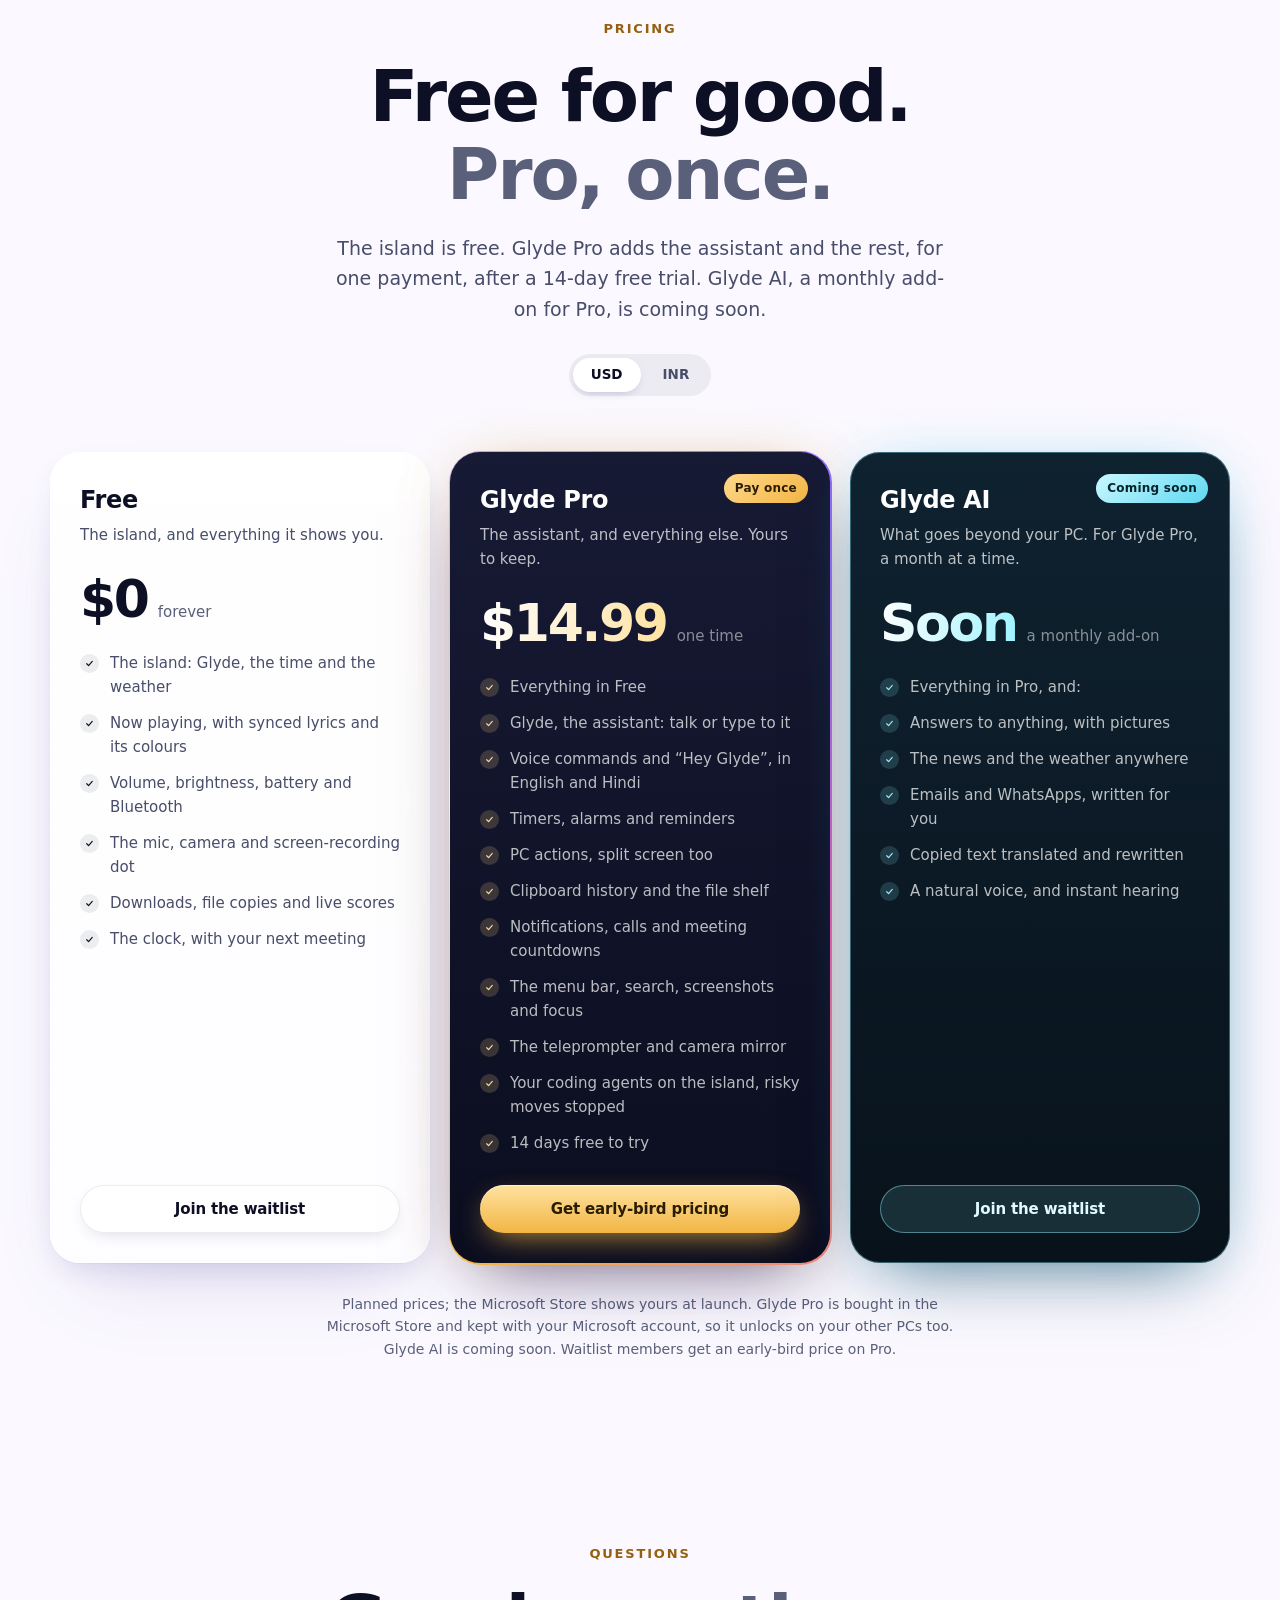
==== commit de07c029: "Calm the site down, the Apple way: one action, less motion, easier to read An audit against Apple's " ====
--- a/index.html
+++ b/index.html
@@ -13,9 +13,7 @@
   <meta name="twitter:card" content="summary">
   <link rel="icon" href="favicon.png" type="image/png">
   <link rel="apple-touch-icon" href="apple-touch-icon.png">
-  <link rel="preconnect" href="https://fonts.googleapis.com">
-  <link rel="preconnect" href="https://fonts.gstatic.com" crossorigin>
-  <link href="https://fonts.googleapis.com/css2?family=Instrument+Serif:ital@0;1&family=Inter:wght@400;500;600;700&family=Allura&display=swap" rel="stylesheet">
+  <link rel="preload" href="fonts/instrument-serif-italic-latin.woff2" as="font" type="font/woff2" crossorigin>
   <link rel="stylesheet" href="styles.css">
   <script>document.documentElement.classList.add('js');</script>
   <script defer src="config.js"></script>
@@ -49,21 +47,22 @@
       </div>
 
       <div class="hero-inner">
-        <a class="eyebrow reveal" href="#brain"><span class="new-tag">Soon</span>Coming soon: Glyde AI, with answers, pictures, emails and a natural voice<span class="eb-arrow" data-icon="arrow"></span></a>
+        <a class="eyebrow reveal" href="#pricing"><span class="new-tag">Free</span>The island is free. Glyde Pro is one payment, after a 14-day trial<span class="eb-arrow" data-icon="arrow"></span></a>
         <h1 class="hero-title">
           <span class="line"><span>Your desktop</span></span>
           <span class="line"><span>just got a <em class="halo-word">halo.</em></span></span>
         </h1>
         <p class="hero-sub reveal" style="--d:.35s">Glyde is a voice island for Windows. Music and lyrics, messages, calls, timers and your clipboard appear at the top of your screen the moment they matter, then melt away. And it answers to “Hey&nbsp;Glyde”.</p>
 
-        <div class="get-row reveal" style="--d:.5s">
+        <!-- Until launch, one thing to do (the waitlist); the Download and Store buttons appear once config.js has their links. -->
+        <div class="get-row launch-only reveal" style="--d:.5s">
           <a class="btn btn-glow btn-lg" href="#get" data-download><span class="btn-ic" data-icon="download"></span><span>Download for Windows</span></a>
           <a class="store-badge" href="#get" data-store><span class="sb-ic" data-icon="bag"></span><span class="sb-text"><small>Get it from</small><b>Microsoft Store</b></span></a>
         </div>
-        <p class="get-note reveal" style="--d:.55s" data-get-note>Coming soon for Windows 10 &amp; 11</p>
-
-        <div class="prelaunch-only reveal" style="--d:.65s">
-          <p class="waitlist-label">Almost ready. Get one email the day it launches:</p>
+        <p class="get-note launch-only reveal" style="--d:.55s" data-get-note>Free for Windows 10 &amp; 11</p>
+
+        <div class="prelaunch-only reveal" style="--d:.5s">
+          <p class="waitlist-label">Coming soon for Windows 10 and 11. Get one email the day it launches:</p>
           <form class="waitlist" data-waitlist data-source="hero" novalidate>
             <label class="sr-only" for="email-hero">Email address</label>
             <input id="email-hero" name="email" type="email" required placeholder="you@example.com" autocomplete="email">
@@ -122,7 +121,7 @@
     <section class="story" id="how" data-section="How it works">
       <div class="section-head reveal">
         <p class="kicker">How it lives</p>
-        <h2>Right where your eyes <em>already are.</em></h2>
+        <h2>Right where your eyes <span class="soft">already are.</span></h2>
       </div>
       <div class="story-grid">
         <div class="story-stick">
@@ -171,7 +170,7 @@
     <section class="features" id="features" data-section="Features">
       <div class="section-head center reveal">
         <p class="kicker">Live activities</p>
-        <h2>Everything happening. <em>One glance.</em></h2>
+        <h2>Everything happening. <span class="soft">One glance.</span></h2>
         <p class="lede">Every one of these is something the app really shows. Go on, poke them.</p>
       </div>
 
@@ -270,8 +269,8 @@
       </div>
 
       <div class="more" id="more">
-        <h3 class="more-title reveal">And there's <em>more.</em></h3>
-        <ul class="more-grid">
+        <h3 class="more-title reveal">And there's <span class="soft">more.</span></h3>
+        <ul class="more-grid" id="more-grid">
           <li class="reveal"><span class="more-ic" data-icon="text"></span><b>Synced lyrics</b><p>The line being sung lights up as it plays. Click a line to jump there.</p></li>
           <li class="reveal" style="--d:.05s"><span class="more-ic" data-icon="phone"></span><b>Incoming calls</b><p>Phone Link, WhatsApp and Teams calls ring on the island, with a button to answer in the app.</p></li>
           <li class="reveal" style="--d:.1s"><span class="more-ic" data-icon="calendar"></span><b>Meeting countdown</b><p>Ten minutes before a meeting in your Windows calendar, with Join for Teams, Zoom, Meet and Webex.</p></li>
@@ -283,9 +282,10 @@
           <li class="reveal" style="--d:.1s"><span class="more-ic" data-icon="camera"></span><b>Teleprompter and mirror</b><p>Your script scrolling just under the webcam, and a quick look at yourself before a call.</p></li>
           <li class="reveal"><span class="more-ic" data-icon="menu"></span><b>A Mac-style menu bar</b><p>Menus, Control Center, Wi-Fi, sound, battery and the calendar, beside the notch.</p></li>
           <li class="reveal" style="--d:.05s"><span class="more-ic" data-icon="search"></span><b>Search</b><p>Apps, files and sums from a shortcut, like Spotlight.</p></li>
-          <li class="reveal" style="--d:.1s"><span class="more-ic" data-icon="split"></span><b>PC actions</b><p>“Open Claude and Brave in split screen”, “play Believer on YouTube”, “open Bluetooth settings”.</p></li>
+          <li class="reveal" style="--d:.1s"><span class="more-ic" data-icon="split"></span><b>PC actions</b><p>Two apps side by side in split screen, a song on YouTube, or any page of Settings, just by asking.</p></li>
           <li class="reveal"><span class="more-ic" data-icon="code"></span><b>Coding agents</b><p>Claude Code and Codex on the island: Allow or Deny from it, a ping when one needs you, and risky moves stopped until you say so.</p></li>
         </ul>
+        <p class="more-row"><button class="more-toggle" type="button" aria-expanded="false" aria-controls="more-grid" hidden>Show all</button></p>
       </div>
     </section>
 
@@ -295,7 +295,7 @@
       <div class="music-grid">
         <div class="music-copy reveal">
           <p class="kicker">Colour that listens</p>
-          <h2>It wears <em>your music.</em></h2>
+          <h2>It wears <span class="soft">your music.</span></h2>
           <p class="lede">The glass, the level bars and the progress bar take their colours from the artwork. No artwork? Glyde looks it up, or paints a colour from the song itself.</p>
           <div class="albums" role="radiogroup" aria-label="Pick a song"></div>
           <label class="switch">
@@ -315,37 +315,34 @@
     <section class="say-it" id="say-it" data-section="Just say it" aria-labelledby="say-it-title">
       <div class="section-head center reveal">
         <p class="kicker">Just say it</p>
-        <h2 id="say-it-title">Talk to your PC <em>like a person.</em></h2>
+        <h2 id="say-it-title">Talk to your PC <span class="soft">like a person.</span></h2>
       </div>
       <div class="marquee" data-speed="38" aria-hidden="true">
         <div class="marquee-track">
-          <span class="phrase"><i class="dot"></i>Hey&nbsp;Glyde, next song</span>
-          <span class="phrase"><i class="dot"></i>Timer 10 minutes</span>
+          <span class="phrase"><i class="dot"></i>Hey&nbsp;Glyde, pause the music</span>
           <span class="phrase"><i class="dot"></i>Wake me up at 6:30</span>
-          <span class="phrase"><i class="dot"></i>Volume 30</span>
-          <span class="phrase"><i class="dot"></i>Remind me at 5 to call Mom</span>
-          <span class="phrase"><i class="dot"></i>Open Chrome</span>
+          <span class="phrase"><i class="dot"></i>Previous song</span>
           <span class="phrase"><i class="dot"></i>Make the screen dimmer</span>
-          <span class="phrase"><i class="dot"></i>What time is it?</span>
           <span class="phrase"><i class="dot"></i>Open Claude and Brave in split screen</span>
+          <span class="phrase"><i class="dot"></i>Mute</span>
           <span class="phrase"><i class="dot"></i>Play Believer on YouTube</span>
           <span class="phrase"><i class="dot"></i>Open Bluetooth settings</span>
           <span class="phrase"><i class="dot"></i>Find my resume</span>
+          <span class="phrase"><i class="dot"></i>Lock my PC</span>
         </div>
       </div>
       <div class="marquee light" data-speed="-30" aria-hidden="true">
         <div class="marquee-track">
-          <span class="phrase"><span class="ph-ic" data-icon="mail"></span>Mail Rahul that the meeting moved to 4</span>
-          <span class="phrase"><span class="ph-ic" data-icon="chat"></span>WhatsApp Mom that I'll be late</span>
-          <span class="phrase"><span class="ph-ic" data-icon="translate"></span>Translate this to Hindi</span>
           <span class="phrase" lang="hi"><span class="ph-ic" data-icon="translate"></span>इसे अंग्रेज़ी में ट्रांसलेट करो</span>
           <span class="phrase"><span class="ph-ic" data-icon="clipboard"></span>Summarise this</span>
-          <span class="phrase"><span class="ph-ic" data-icon="question"></span>What's the capital of Peru?</span>
+          <span class="phrase"><span class="ph-ic" data-icon="globe"></span>What's the weather in Delhi this weekend?</span>
           <span class="phrase"><span class="ph-ic" data-icon="image"></span>Who is Narendra Modi?</span>
           <span class="phrase"><span class="ph-ic" data-icon="text"></span>Make this formal</span>
+          <span class="phrase"><span class="ph-ic" data-icon="question"></span>What's in the news today?</span>
         </div>
       </div>
       <p class="say-it-note reveal">The top row runs on your PC, in English and Hindi. The bottom row comes with Glyde AI, with nothing to set up.</p>
+      <p class="motion-row reveal"><button class="motion-toggle" type="button" data-motion-toggle aria-pressed="false">Pause animations</button></p>
     </section>
 
     <!-- ============================== NIGHT: VOICE + PRIVACY ============================== -->
@@ -376,7 +373,7 @@
         </div>
 
         <div class="voice-try reveal">
-          <button class="voice-btn" id="voice-btn" aria-pressed="false"><span class="vb-dot"></span><span class="vb-label">Try the waveform with your voice</span></button>
+          <button class="voice-btn" id="voice-btn" aria-pressed="false"><span class="vb-dot"></span><span class="vb-label">Try the waves with your voice</span></button>
           <p class="micro">Only loudness is measured, in your browser. Nothing is recorded or sent.</p>
         </div>
 
@@ -390,7 +387,7 @@
         <div class="brain" id="brain">
           <div class="brain-copy reveal">
             <p class="kicker"><span class="new-tag">Soon</span>Glyde AI, coming soon</p>
-            <h3 class="brain-title">Ask anything. Write emails and WhatsApps. <em>Even in Hindi.</em></h3>
+            <h3 class="brain-title">Ask anything. Write emails and WhatsApps. <span class="soft">Even in Hindi.</span></h3>
             <p>When a request needs more than your PC, Glyde AI answers it: questions (with a picture when it helps), the news and the weather anywhere, and copied text translated or rewritten. It drafts emails and WhatsApps on the island and asks before opening anything. You always press Send.</p>
             <ul class="brain-points">
               <li><span data-icon="sparkle"></span>Coming soon, as a monthly add-on for Glyde Pro. Nothing to set up: no keys, no sign-up.</li>
@@ -414,7 +411,7 @@
       <section class="privacy" id="privacy" data-section="Privacy">
         <div class="section-head center reveal">
           <p class="kicker">Privacy</p>
-          <h2>Private <em>by design.</em></h2>
+          <h2>Private <span class="soft">by design.</span></h2>
           <p class="lede">An app that sees your music, messages and clipboard has to earn that. Here's how Glyde does.</p>
         </div>
         <div class="privacy-grid">
@@ -430,7 +427,7 @@
     <section class="pricing" id="pricing" data-section="Pricing">
       <div class="section-head center reveal">
         <p class="kicker">Pricing</p>
-        <h2>Free for good. <em>Pro, once.</em></h2>
+        <h2>Free for good. <span class="soft">Pro, once.</span></h2>
         <p class="lede">The island is free. Glyde Pro adds the assistant and the rest, for one payment, after a 14-day free trial. Glyde AI, a monthly add-on for Pro, is coming soon.</p>
         <div class="currency" role="radiogroup" aria-label="Currency">
           <button role="radio" aria-checked="true" data-cur="usd">USD</button>
@@ -498,7 +495,7 @@
     <section class="faq" id="faq" data-section="FAQ">
       <div class="section-head center reveal">
         <p class="kicker">Questions</p>
-        <h2>Good <em>questions.</em></h2>
+        <h2>Good <span class="soft">questions.</span></h2>
       </div>
       <div class="faq-list">
         <details class="reveal">
@@ -507,17 +504,13 @@
         </details>
         <details class="reveal">
           <summary>Should I download it here or from the Microsoft Store?</summary>
-          <div class="faq-a"><p>Glyde Pro and Glyde AI are bought in the Microsoft Store and kept with your Microsoft account, so get Glyde from the Store if you plan to buy them. It installs in a click and keeps itself up to date.</p></div>
+          <div class="faq-a"><p>Glyde Pro and Glyde AI are bought in the Microsoft Store and kept with your Microsoft account, so get Glyde from the Store if you plan to buy them. It installs in a click and keeps itself up to date. There's no account to make: purchases use the Microsoft account you're already signed in with, which is also how they unlock on your other PCs.</p></div>
         </details>
         <details class="reveal">
           <summary>Is there a free trial?</summary>
           <div class="faq-a"><p>Yes. Everything in Glyde Pro is unlocked for the first 14 days. After that, Glyde stays free: the island, music and lyrics, the notices, live scores and the clock are yours for good.</p></div>
         </details>
         <details class="reveal">
-          <summary>Do I need to make an account?</summary>
-          <div class="faq-a"><p>No. Purchases go through the Microsoft Store, with the Microsoft account you're already signed in with. That's also how they unlock on your other PCs.</p></div>
-        </details>
-        <details class="reveal">
           <summary>Which versions of Windows does it run on?</summary>
           <div class="faq-a"><p>Windows 10 (version 2004 or newer) and Windows 11.</p></div>
         </details>
@@ -538,20 +531,12 @@
           <div class="faq-a"><p>If you code with Claude Code or Codex, Glyde shows each session on the island: what it's doing, when it's done, and when it needs you. Allow or Deny Claude Code's requests right there, and get a soft ping when one is waiting while you're in another window. Before Claude Code does something that can't be undone, like wiping a database or deleting a folder, it waits: the island glows red, Glyde says why, and only the island can allow it. They come with Glyde Pro.</p></div>
         </details>
         <details class="reveal">
-          <summary>Which languages does Glyde understand?</summary>
-          <div class="faq-a"><p>English and Hindi, and it works out which one you're speaking. With Glyde AI, Hinglish requests work too.</p></div>
-        </details>
-        <details class="reveal">
           <summary>Will it get in the way of games or films?</summary>
           <div class="faq-a"><p>No. It hides itself whenever a fullscreen app, game or video is in front (YouTube in your browser included), clicks pass straight through everywhere except the pill, and clicking the pill never steals focus. Glyde's speech model is only loaded while you use it and unloads after ten minutes.</p></div>
         </details>
         <details class="reveal">
           <summary>I have more than one monitor.</summary>
           <div class="faq-a"><p>Pick which display the island sits on in Settings, or let it follow your pointer from screen to screen.</p></div>
-        </details>
-        <details class="reveal">
-          <summary>Is this made by Apple or Microsoft?</summary>
-          <div class="faq-a"><p>Neither. Glyde is an independent app, inspired by the island on phones and built natively for Windows.</p></div>
         </details>
       </div>
     </section>
@@ -584,9 +569,10 @@
       <div class="final-inner">
         <div id="final-island" class="halo-glow" style="--h:70" data-max="1.5" data-fit="400"></div>
         <h2 class="reveal">Get <em class="halo-word">the halo.</em></h2>
-        <p class="lede reveal" style="--d:.1s">Two ways to install. Both free to start.</p>
-
-        <div class="get-cards">
+        <p class="lede launch-only reveal" style="--d:.1s">Two ways to install. Both free to start.</p>
+        <p class="lede prelaunch-only reveal" style="--d:.1s">Coming soon for Windows 10 and 11. Free to start.</p>
+
+        <div class="get-cards launch-only">
           <a class="get-card reveal" href="#get" data-download>
             <span class="gc-ic" data-icon="download"></span>
             <b>Download for Windows</b>
@@ -602,7 +588,7 @@
         </div>
 
         <div class="prelaunch-only reveal" style="--d:.15s">
-          <p class="waitlist-label">Not out yet. Get one email the day it launches:</p>
+          <p class="waitlist-label">Get one email the day it launches:</p>
           <form class="waitlist" data-waitlist data-source="final" novalidate>
             <label class="sr-only" for="email-final">Email address</label>
             <input id="email-final" name="email" type="email" required placeholder="you@example.com" autocomplete="email">
@@ -619,7 +605,7 @@
   <aside class="dock" aria-label="Get Glyde" hidden>
     <span class="dock-mark" aria-hidden="true"></span>
     <span class="dock-text"><b>Glyde</b><small data-dock-note>Coming soon for Windows</small></span>
-    <a class="btn btn-glow btn-sm" href="#get" data-dock-cta><span>Join the waitlist</span></a>
+    <a class="btn btn-glow btn-sm" href="#get" data-dock-cta><span class="long">Join the waitlist</span><span class="short">Join</span></a>
     <button class="dock-x" type="button" aria-label="Hide this">&times;</button>
   </aside>
 
@@ -635,6 +621,7 @@
         <a href="#get" data-download>Download</a>
         <a href="#get" data-store>Microsoft Store</a>
         <a href="privacy.html">Privacy policy</a>
+        <button class="motion-toggle" type="button" data-motion-toggle aria-pressed="false">Pause animations</button>
       </nav>
       <p class="fine">© <span data-year>2026</span> Glyde. An independent app, not affiliated with Apple Inc., Microsoft Corporation or Google LLC. Glyde was formerly called WinIsland. Song titles, artists and people on this page are made up.</p>
     </div>
--- a/styles.css
+++ b/styles.css
@@ -8,22 +8,61 @@
 @property --m2 { syntax: '<color>'; inherits: true; initial-value: #ff6f91; }
 @property --m3 { syntax: '<color>'; inherits: true; initial-value: #7a5cff; }
 
+/* The two decorative fonts, served from here (fonts/, with their SIL Open Font License) so the site calls no one
+   else: Instrument Serif's italic for the accents, Allura for the founder's signature. */
+@font-face {
+  font-family: 'Instrument Serif';
+  font-style: italic;
+  font-weight: 400;
+  font-display: swap;
+  src: url('fonts/instrument-serif-italic-latin.woff2') format('woff2');
+  unicode-range: U+0000-00FF, U+0131, U+0152-0153, U+02BB-02BC, U+02C6, U+02DA, U+02DC, U+0304, U+0308, U+0329, U+2000-206F, U+20AC, U+2122, U+2191, U+2193, U+2212, U+2215, U+FEFF, U+FFFD;
+}
+@font-face {
+  font-family: 'Instrument Serif';
+  font-style: italic;
+  font-weight: 400;
+  font-display: swap;
+  src: url('fonts/instrument-serif-italic-latin-ext.woff2') format('woff2');
+  unicode-range: U+0100-02BA, U+02BD-02C5, U+02C7-02CC, U+02CE-02D7, U+02DD-02FF, U+0304, U+0308, U+0329, U+1D00-1DBF, U+1E00-1E9F, U+1EF2-1EFF, U+2020, U+20A0-20AB, U+20AD-20C4, U+2113, U+2C60-2C7F, U+A720-A7FF;
+}
+@font-face {
+  font-family: 'Allura';
+  font-style: normal;
+  font-weight: 400;
+  font-display: swap;
+  src: url('fonts/allura-latin.woff2') format('woff2');
+  unicode-range: U+0000-00FF, U+0131, U+0152-0153, U+02BB-02BC, U+02C6, U+02DA, U+02DC, U+0304, U+0308, U+0329, U+2000-206F, U+20AC, U+2122, U+2191, U+2193, U+2212, U+2215, U+FEFF, U+FFFD;
+}
+@font-face {
+  font-family: 'Allura';
+  font-style: normal;
+  font-weight: 400;
+  font-display: swap;
+  src: url('fonts/allura-latin-ext.woff2') format('woff2');
+  unicode-range: U+0100-02BA, U+02BD-02C5, U+02C7-02CC, U+02CE-02D7, U+02DD-02FF, U+0304, U+0308, U+0329, U+1D00-1DBF, U+1E00-1E9F, U+1EF2-1EFF, U+2020, U+20A0-20AB, U+20AD-20C4, U+2113, U+2C60-2C7F, U+A720-A7FF;
+}
+
 :root {
   color-scheme: light;
   --ink: #0d1024;
   --ink-2: #474d6a;
-  --ink-3: #7b8199;
+  --ink-3: #5a6079; /* (4.5:1 or better on the paper and the peach of the final call) */
   --paper: #fbf9ff;
   --gold: #f2b544;
   --gold-2: #ffd88a;
-  --gold-deep: #b97a16;
+  --gold-deep: #946010; /* (for text: 4.9:1 on the paper) */
+  --focus: var(--ink); /* the focus ring: dark on the light page, white wherever it's dark (below) */
   --night: #080a1c;
   --line: rgba(13, 16, 36, .08);
   --shadow-soft: 0 1px 1px rgba(30, 40, 90, .04), 0 12px 32px -10px rgba(40, 50, 120, .16), 0 40px 80px -36px rgba(90, 70, 170, .22);
   --serif: 'Instrument Serif', 'Iowan Old Style', 'Times New Roman', serif;
-  --sans: 'Inter', 'Segoe UI Variable Text', 'Segoe UI', system-ui, -apple-system, sans-serif;
+  /* The system's own font: Segoe UI Variable on Windows (as the app), San Francisco on Apple devices. */
+  --sans: 'Segoe UI Variable Text', 'Segoe UI', system-ui, -apple-system, BlinkMacSystemFont, 'Helvetica Neue', Arial, sans-serif;
+  --display: 'Segoe UI Variable Display', 'Segoe UI', system-ui, -apple-system, BlinkMacSystemFont, 'Helvetica Neue', Arial, sans-serif;
   --ease-out: cubic-bezier(.16, 1, .3, 1);
-  --ease-spring: cubic-bezier(.3, 1.45, .5, 1);
+  --ease-spring: cubic-bezier(.3, 1.45, .5, 1); /* (the islands' bounce; the page itself settles, below) */
+  --ease-settle: cubic-bezier(.2, .8, .2, 1); /* arrives and settles, no overshoot: for everything nobody flicked */
   --gutter: clamp(16px, 4vw, 40px);
 }
 
@@ -35,7 +74,7 @@
 body {
   margin: 0;
   font-family: var(--sans);
-  font-size: 16px;
+  font-size: 1rem;
   line-height: 1.6;
   color: var(--ink);
   background: var(--paper);
@@ -46,10 +85,17 @@
 img, svg { display: block; }
 button { font: inherit; color: inherit; }
 a { color: inherit; }
-h1, h2, h3 { margin: 0; font-weight: 600; letter-spacing: -.035em; line-height: 1.05; text-wrap: balance; }
+/* Tracking and leading by size: tight for the big headings, looser as they get smaller. */
+h1, h2, h3 { margin: 0; font-family: var(--display); font-weight: 600; letter-spacing: -.03em; line-height: 1.08; text-wrap: balance; }
+h3 { letter-spacing: -.015em; line-height: 1.2; }
 p { margin: 0; }
 
-h2 { font-size: clamp(38px, 5.6vw, 72px); }
+h2 { font-size: clamp(2.375rem, 5.6vw, 4.5rem); }
+/* The quieter second phrase of a heading ("Everything happening. One glance."): same type, a softer colour. */
+.soft { color: var(--ink-3); }
+.night .soft, .brain-title .soft { color: rgba(238, 240, 255, .62); }
+.story-steps h3, .brain-title, .more-title { letter-spacing: -.025em; line-height: 1.1; }
+.letter-title { line-height: 1.2; }
 h2 em, h1 em, .lede em {
   font-family: var(--serif);
   font-style: italic;
@@ -61,25 +107,54 @@
 .skip { position: fixed; left: 16px; top: -60px; z-index: 100; padding: 10px 16px; border-radius: 12px; background: var(--ink); color: #fff; text-decoration: none; transition: top .2s; }
 .skip:focus { top: 16px; }
 
-:focus-visible { outline: 2px solid var(--gold); outline-offset: 3px; border-radius: 10px; }
+:focus-visible { outline: 2px solid var(--focus); outline-offset: 3px; border-radius: 10px; }
+.night, .plan.pro, .plan.ai, .dock, .topbar.on-night, .island, .phrase { --focus: #fff; }
 
 main, .footer { position: relative; z-index: 1; }
 
-#motes { position: fixed; inset: 0; z-index: 0; pointer-events: none; }
+#motes { position: fixed; inset: 0; z-index: 0; pointer-events: none; transition: opacity .8s; }
+#motes.off { opacity: 0; }
 
 /* ---------- Reveal on scroll ---------- */
+/* A short fade and rise, transform and opacity only (no blur), so a jump to a section doesn't land on blank space. */
 
 .js .reveal {
   opacity: 0;
-  transform: translateY(26px);
-  filter: blur(8px);
-  transition: opacity 1s var(--ease-out), transform 1.1s var(--ease-out), filter 1s var(--ease-out);
-  transition-delay: var(--d, 0s);
-}
-.js .reveal.in { opacity: 1; transform: none; filter: none; }
+  transform: translateY(12px);
+  transition: opacity .5s var(--ease-out), transform .6s var(--ease-out);
+  transition-delay: min(var(--d, 0s), .2s);
+}
+.js .reveal.in { opacity: 1; transform: none; }
 @media (prefers-reduced-motion: reduce) {
-  .js .reveal { opacity: 1; transform: none; filter: none; transition: none; }
-}
+  .js .reveal { opacity: 1; transform: none; transition: none; }
+}
+
+/* ---------- Pausing animations ---------- */
+/* "Pause animations" stops every loop on the page; the night sky rests while it's off screen. */
+
+html.still *, html.still *::before, html.still *::after { animation-play-state: paused !important; }
+.night.away .stars i, .night.away .aurora i { animation-play-state: paused; }
+.motion-row { margin-top: 18px; text-align: center; }
+.motion-toggle {
+  min-height: 44px;
+  padding: 0 16px;
+  border: 0;
+  border-radius: 999px;
+  background: rgba(13, 16, 36, .06);
+  color: var(--ink-2);
+  font-size: .875rem;
+  font-weight: 500;
+  cursor: pointer;
+  transition: background .2s, color .2s;
+}
+.motion-toggle:hover { background: rgba(13, 16, 36, .1); color: var(--ink); }
+.motion-toggle:active { transform: scale(.97); }
+.footer .motion-toggle { min-height: 44px; padding: 0 12px; background: transparent; font-size: .90625rem; }
+.footer .motion-toggle:hover { background: rgba(13, 16, 36, .06); }
+
+/* ---------- Before launch / after ---------- */
+
+html:not(.launched) .launch-only { display: none !important; }
 
 /* ---------- Buttons ---------- */
 
@@ -93,16 +168,16 @@
   padding: 0 24px;
   border: 0;
   border-radius: 999px;
-  font: 600 15px/1 var(--sans);
+  font: 600 0.9375rem/1 var(--sans);
   letter-spacing: -.01em;
   text-decoration: none;
   white-space: nowrap;
   cursor: pointer;
-  transition: transform .45s var(--ease-spring), box-shadow .45s var(--ease-out), background .3s;
+  transition: transform .45s var(--ease-settle), box-shadow .45s var(--ease-out), background .3s;
 }
 .btn:hover { transform: translateY(-2px); }
 .btn:active { transform: translateY(0) scale(.97); transition-duration: .1s; }
-.btn-sm { height: 38px; padding: 0 16px; font-size: 14px; }
+.btn-sm { height: 38px; padding: 0 16px; font-size: 0.875rem; }
 
 .btn-dark {
   background: var(--ink);
@@ -133,10 +208,11 @@
   inset: -2px;
   background: linear-gradient(105deg, transparent 35%, rgba(255, 236, 190, .45) 50%, transparent 65%);
   transform: translateX(-120%);
-  animation: sheen 4.5s var(--ease-out) infinite 1.5s;
-}
+}
+/* The light runs across once as you point at it, not over and over. */
+.btn-glow:hover::after { animation: sheen .9s var(--ease-out); }
 .btn-glow > span { position: relative; z-index: 1; }
-@keyframes sheen { 0% { transform: translateX(-120%); } 30%, 100% { transform: translateX(120%); } }
+@keyframes sheen { from { transform: translateX(-120%); } to { transform: translateX(120%); } }
 
 .btn-ghost {
   background: rgba(255, 255, 255, .7);
@@ -183,7 +259,7 @@
   gap: 10px;
   text-decoration: none;
   font-weight: 650;
-  font-size: 17px;
+  font-size: 1.0625rem;
   letter-spacing: -.02em;
   transition: color .4s;
 }
@@ -733,9 +809,7 @@
   height: 640px;
   translate: -50% 0;
   background: radial-gradient(closest-side, rgba(255, 240, 205, .95), rgba(255, 226, 170, .45) 45%, transparent 75%);
-  animation: breathe 7s ease-in-out infinite;
-}
-@keyframes breathe { 50% { opacity: .75; transform: scale(1.06); } }
+}
 
 .cloud { position: absolute; border-radius: 50%; background: radial-gradient(closest-side, #fff 30%, rgba(255, 255, 255, 0)); opacity: .95; will-change: transform; animation: drift 38s ease-in-out infinite alternate; }
 .c1 { width: 620px; height: 220px; left: -180px; bottom: 140px; }
@@ -756,17 +830,14 @@
   box-shadow: inset 0 0 0 1px rgba(255, 255, 255, .9), 0 6px 20px -10px rgba(60, 60, 140, .35);
   -webkit-backdrop-filter: blur(10px);
   backdrop-filter: blur(10px);
-  font-size: 13.5px;
+  font-size: 0.8438rem;
   font-weight: 500;
   color: var(--ink-2);
 }
-.pulse-dot { position: relative; width: 8px; height: 8px; border-radius: 50%; background: var(--gold); box-shadow: 0 0 10px var(--gold); }
-.pulse-dot::after { content: ''; position: absolute; inset: -4px; border-radius: 50%; border: 1.5px solid var(--gold); animation: ping 2.2s var(--ease-out) infinite; }
-@keyframes ping { from { transform: scale(.5); opacity: 1; } to { transform: scale(2.2); opacity: 0; } }
 
 .hero-title {
   margin: 26px 0 0;
-  font-size: clamp(50px, 9vw, 128px);
+  font-size: clamp(3.125rem, 9vw, 8rem);
   line-height: .98;
   letter-spacing: -.05em;
   font-weight: 650;
@@ -775,7 +846,7 @@
 .hero-title .line > span { display: inline-block; }
 .js .hero-title .line > span { animation: rise 1.25s var(--ease-out) both; }
 .js .hero-title .line:nth-child(2) > span { animation-delay: .12s; }
-@keyframes rise { from { transform: translateY(105%); filter: blur(10px); opacity: 0; } }
+@keyframes rise { from { transform: translateY(105%); opacity: 0; } }
 
 .halo-word {
   position: relative;
@@ -786,10 +857,9 @@
   -webkit-background-clip: text;
   background-clip: text;
   color: transparent;
-  animation: gold-shimmer 7s ease-in-out infinite;
-}
-@keyframes gold-shimmer { 50% { background-position: 100% 0; } }
-/* An actual halo floating over the word. */
+  background-position: 50% 0;
+}
+/* An actual halo over the word (still: it used to float). */
 .halo-word::before {
   content: '';
   position: absolute;
@@ -800,11 +870,10 @@
   border-radius: 50%;
   border: .045em solid #f6c45a;
   box-shadow: 0 0 .18em rgba(255, 216, 138, .95), inset 0 0 .1em rgba(255, 231, 168, .9);
-  animation: halo-float 4.5s ease-in-out infinite;
-}
-@keyframes halo-float { 50% { transform: translateY(-.06em) rotate(-3deg); } }
-
-.hero-sub { max-width: 640px; margin: 26px auto 0; font-size: clamp(17px, 1.6vw, 20px); color: var(--ink-2); line-height: 1.55; }
+  transform: rotate(-3deg);
+}
+
+.hero-sub { max-width: 640px; margin: 26px auto 0; font-size: clamp(1.0625rem, 1.6vw, 1.25rem); color: var(--ink-2); line-height: 1.55; }
 
 .waitlist {
   position: relative;
@@ -828,18 +897,18 @@
   padding: 0 18px;
   border: 0;
   background: transparent;
-  font: 400 16px var(--sans);
+  font: 400 1rem var(--sans);
   color: var(--ink);
   outline: none;
 }
-.waitlist input::placeholder { color: #9a9fb5; }
+.waitlist input::placeholder { color: #6b7089; }
 .waitlist .btn { height: 48px; }
-.form-msg { position: absolute; left: 0; right: 0; top: calc(100% + 10px); font-size: 14px; color: var(--ink-2); min-height: 1em; }
+.form-msg { position: absolute; left: 0; right: 0; top: calc(100% + 10px); font-size: 0.875rem; color: var(--ink-2); min-height: 1em; }
 .form-msg.error { color: #c2410c; }
 .waitlist.done { background: linear-gradient(180deg, #fffaf0, #fff2d6); }
 .waitlist.done input { pointer-events: none; color: var(--ink-2); }
 
-.micro { margin-top: 18px; font-size: 13.5px; color: var(--ink-3); }
+.micro { margin-top: 18px; font-size: 0.8438rem; color: var(--ink-3); }
 .hero .waitlist + .micro { margin-top: 40px; }
 
 /* The monitor */
@@ -909,15 +978,14 @@
   border-radius: 999px;
   background: rgba(255, 255, 255, .7);
   box-shadow: 0 8px 20px -10px rgba(40, 40, 120, .45);
-  font-size: 12.5px;
+  font-size: 0.7812rem;
   font-weight: 500;
   color: var(--ink-2);
   transition: opacity .5s, translate .5s var(--ease-out);
-  animation: bob 2.6s ease-in-out infinite;
+
 }
 .hover-hint.gone { opacity: 0; translate: -50% -8px; pointer-events: none; }
 .hh-cursor { width: 14px; height: 14px; background: var(--ink); -webkit-mask: url("data:image/svg+xml,%3Csvg xmlns='http://www.w3.org/2000/svg' viewBox='0 0 24 24'%3E%3Cpath d='M5.2 3.3 18.6 10.6l-5.8 1.6-2.6 5.6z'/%3E%3C/svg%3E") center / contain no-repeat; mask: url("data:image/svg+xml,%3Csvg xmlns='http://www.w3.org/2000/svg' viewBox='0 0 24 24'%3E%3Cpath d='M5.2 3.3 18.6 10.6l-5.8 1.6-2.6 5.6z'/%3E%3C/svg%3E") center / contain no-repeat; }
-@keyframes bob { 50% { transform: translateY(-4px); } }
 
 .taskbar {
   position: absolute;
@@ -947,7 +1015,7 @@
 
 /* Try chips */
 .try { display: flex; flex-wrap: wrap; align-items: center; justify-content: center; gap: 8px; max-width: 900px; margin: 34px auto 0; }
-.try-label { font-size: 13px; font-weight: 600; text-transform: uppercase; letter-spacing: .12em; color: var(--ink-3); margin-right: 6px; }
+.try-label { font-size: 0.8125rem; font-weight: 600; text-transform: uppercase; letter-spacing: .12em; color: var(--ink-3); margin-right: 6px; }
 .chip {
   display: inline-flex;
   align-items: center;
@@ -958,11 +1026,11 @@
   border-radius: 999px;
   background: rgba(255, 255, 255, .75);
   box-shadow: inset 0 0 0 1px rgba(255, 255, 255, .95), 0 6px 18px -10px rgba(40, 50, 120, .4);
-  font-size: 14px;
+  font-size: 0.875rem;
   font-weight: 500;
   color: var(--ink);
   cursor: pointer;
-  transition: transform .4s var(--ease-spring), box-shadow .3s, background .3s, color .3s;
+  transition: transform .4s var(--ease-settle), box-shadow .3s, background .3s, color .3s;
 }
 .chip:hover { transform: translateY(-2px); background: #fff; }
 .chip:active { transform: scale(.96); }
@@ -979,13 +1047,13 @@
 .kicker {
   display: inline-block;
   margin-bottom: 18px;
-  font-size: 13px;
+  font-size: 0.8125rem;
   font-weight: 600;
   letter-spacing: .14em;
   text-transform: uppercase;
   color: var(--gold-deep);
 }
-.lede { margin-top: 20px; font-size: clamp(17px, 1.5vw, 19px); color: var(--ink-2); line-height: 1.6; }
+.lede { margin-top: 20px; font-size: clamp(1.0625rem, 1.5vw, 1.1875rem); color: var(--ink-2); line-height: 1.6; }
 .section-head .lede { max-width: 620px; margin-inline: auto; }
 .section-head:not(.center) .lede { margin-inline: 0; }
 
@@ -1005,16 +1073,16 @@
 .screen.small { padding: 8px; border-radius: 24px; }
 .screen.small .display { border-radius: 17px; }
 .story-dots { display: flex; justify-content: center; gap: 8px; margin-top: 22px; }
-.story-dots i { width: 8px; height: 8px; border-radius: 4px; background: rgba(13, 16, 36, .15); transition: width .5s var(--ease-spring), background .4s; }
+.story-dots i { width: 8px; height: 8px; border-radius: 4px; background: rgba(13, 16, 36, .15); transition: width .5s var(--ease-settle), background .4s; }
 .story-dots i.on { width: 26px; background: var(--ink); }
 
 .story-steps { list-style: none; margin: 0; padding: 0; }
 .story-steps li { min-height: 78vh; display: flex; flex-direction: column; justify-content: center; opacity: .28; transition: opacity .6s; }
 .story-steps li:first-child { min-height: 60vh; }
 .story-steps li.on { opacity: 1; }
-.step-n { font-family: var(--serif); font-style: italic; font-size: 26px; color: var(--gold-deep); }
-.story-steps h3 { margin-top: 8px; font-size: clamp(28px, 3vw, 40px); }
-.story-steps p { margin-top: 16px; max-width: 460px; font-size: 17.5px; color: var(--ink-2); }
+.step-n { font-family: var(--serif); font-style: italic; font-size: 1.625rem; color: var(--gold-deep); }
+.story-steps h3 { margin-top: 8px; font-size: clamp(1.75rem, 3vw, 2.5rem); }
+.story-steps p { margin-top: 16px; max-width: 460px; font-size: 1.0938rem; color: var(--ink-2); }
 
 .movie {
   position: absolute;
@@ -1108,8 +1176,8 @@
 .card-screen.sky-8 { background: linear-gradient(180deg, #ffd59e, #ffe3c4 55%, #fff6ea); }
 .card-screen.sky-9 { background: linear-gradient(180deg, #c3b5ff, #ddd2ff 55%, #f6f1ff); }
 .card-copy { padding: 26px 28px 0; }
-.card h3 { font-size: 22px; letter-spacing: -.025em; }
-.card p { margin-top: 10px; font-size: 15.5px; color: var(--ink-2); line-height: 1.55; }
+.card h3 { font-size: 1.375rem; letter-spacing: -.025em; }
+.card p { margin-top: 10px; font-size: 0.9688rem; color: var(--ink-2); line-height: 1.55; }
 
 @media (min-width: 640px) {
   .span-4, .span-5, .span-6, .span-7 { grid-column: span 6; }
@@ -1149,7 +1217,7 @@
 .drag-file[data-kind="folder"] span { color: #d99a1c; }
 .drag-file.used { opacity: .35; pointer-events: none; }
 .drag-ghost { position: fixed; z-index: 200; pointer-events: none; transform: translate(-50%, -50%) rotate(-4deg) scale(1.06); box-shadow: 0 20px 40px -12px rgba(40, 50, 120, .55); cursor: grabbing; }
-.drag-hint { position: absolute; left: 0; right: 0; bottom: 70px; text-align: center; font-size: 12.5px; font-weight: 500; color: var(--ink-3); transition: opacity .4s; }
+.drag-hint { position: absolute; left: 0; right: 0; bottom: 70px; text-align: center; font-size: 0.7812rem; font-weight: 500; color: var(--ink-3); transition: opacity .4s; }
 .shelf-demo.has-items .drag-hint { opacity: 0; }
 
 /* Fullscreen demo */
@@ -1157,7 +1225,7 @@
 .fs-demo[data-full="1"] .fs-movie { opacity: 1; transform: none; border-radius: 0; }
 .fs-demo [data-card="fullscreen"] { transition: opacity .4s, transform .6s var(--ease-out); }
 .fs-demo[data-full="1"] [data-card="fullscreen"] { opacity: 0; transform: translateY(-12px) scale(.9); }
-.fs-label { position: absolute; left: 50%; bottom: 14px; translate: -50% 0; z-index: 5; padding: 5px 12px; border-radius: 999px; background: rgba(255, 255, 255, .8); font-size: 12px; font-weight: 600; color: var(--ink-2); white-space: nowrap; transition: background .4s, color .4s; }
+.fs-label { position: absolute; left: 50%; bottom: 14px; translate: -50% 0; z-index: 5; padding: 5px 12px; border-radius: 999px; background: rgba(255, 255, 255, .8); font-size: 0.75rem; font-weight: 600; color: var(--ink-2); white-space: nowrap; transition: background .4s, color .4s; }
 .fs-demo[data-full="1"] .fs-label { background: rgba(0, 0, 0, .45); color: #fff; }
 
 /* ---------- Music ---------- */
@@ -1183,23 +1251,23 @@
   background: none;
   cursor: pointer;
   text-align: left;
-  transition: transform .45s var(--ease-spring);
-}
-.album:hover { transform: translateY(-4px) rotate(-1.5deg); }
-.album .art { box-shadow: 0 10px 24px -12px rgba(30, 20, 80, .6); transition: box-shadow .4s, transform .4s var(--ease-spring); animation: none; }
+  transition: transform .45s var(--ease-settle);
+}
+.album:hover { transform: translateY(-3px); }
+.album .art { box-shadow: 0 10px 24px -12px rgba(30, 20, 80, .6); transition: box-shadow .4s, transform .4s var(--ease-settle); animation: none; }
 .album[aria-checked="true"] .art { box-shadow: 0 0 0 3px #fff, 0 0 0 5px var(--ink), 0 14px 30px -12px rgba(30, 20, 80, .7); transform: scale(1.04); }
-.album span { display: block; margin-top: 8px; font-size: 12px; font-weight: 600; line-height: 1.3; color: var(--ink-2); overflow: hidden; text-overflow: ellipsis; white-space: nowrap; }
-
-.switch { display: inline-flex; align-items: center; gap: 12px; margin-top: 30px; font-size: 15px; font-weight: 500; cursor: pointer; user-select: none; }
+.album span { display: block; margin-top: 8px; font-size: 0.75rem; font-weight: 600; line-height: 1.3; color: var(--ink-2); overflow: hidden; text-overflow: ellipsis; white-space: nowrap; }
+
+.switch { display: inline-flex; align-items: center; gap: 12px; margin-top: 30px; font-size: 0.9375rem; font-weight: 500; cursor: pointer; user-select: none; }
 .switch input { position: absolute; opacity: 0; pointer-events: none; }
 .switch-track { position: relative; width: 46px; height: 28px; border-radius: 14px; background: rgba(13, 16, 36, .18); transition: background .3s; }
-.switch-thumb { position: absolute; top: 3px; left: 3px; width: 22px; height: 22px; border-radius: 50%; background: #fff; box-shadow: 0 2px 6px rgba(0, 0, 0, .25); transition: transform .4s var(--ease-spring); }
+.switch-thumb { position: absolute; top: 3px; left: 3px; width: 22px; height: 22px; border-radius: 50%; background: #fff; box-shadow: 0 2px 6px rgba(0, 0, 0, .25); transition: transform .4s var(--ease-settle); }
 .switch input:checked + .switch-track { background: linear-gradient(90deg, var(--m1), var(--m2)); }
 .switch input:checked + .switch-track .switch-thumb { transform: translateX(18px); }
-.switch input:focus-visible + .switch-track { outline: 2px solid var(--gold); outline-offset: 3px; }
+.switch input:focus-visible + .switch-track { outline: 2px solid var(--focus); outline-offset: 3px; }
 
 .music-stage { position: relative; display: flex; flex-direction: column; align-items: center; }
-.music-caption { margin-top: 28px; font-size: 14px; color: var(--ink-3); }
+.music-caption { margin-top: 28px; font-size: 0.875rem; color: var(--ink-3); }
 .music-caption span { color: var(--ink); font-weight: 600; }
 
 /* ---------- Night: Siro & privacy ---------- */
@@ -1257,7 +1325,7 @@
   border-radius: 8px;
   background: linear-gradient(180deg, rgba(255, 255, 255, .16), rgba(255, 255, 255, .06));
   box-shadow: inset 0 1px 0 rgba(255, 255, 255, .25), inset 0 -2px 0 rgba(0, 0, 0, .3), 0 4px 10px -4px rgba(0, 0, 0, .6);
-  font: 600 13px var(--sans);
+  font: 600 0.8125rem var(--sans);
   color: #fff;
   transition: transform .12s, box-shadow .12s;
 }
@@ -1289,10 +1357,10 @@
   background: rgba(255, 255, 255, .07);
   box-shadow: inset 0 0 0 1px rgba(255, 255, 255, .14);
   color: #eef0ff;
-  font-size: 15px;
+  font-size: 0.9375rem;
   font-weight: 500;
   cursor: pointer;
-  transition: background .3s, transform .4s var(--ease-spring), box-shadow .3s;
+  transition: background .3s, transform .4s var(--ease-settle), box-shadow .3s;
 }
 .say:hover { background: rgba(255, 255, 255, .13); transform: translateY(-2px); }
 .say.active { background: linear-gradient(100deg, rgba(138, 108, 255, .5), rgba(240, 90, 180, .45)); box-shadow: inset 0 0 0 1px rgba(255, 255, 255, .3), 0 0 30px -6px rgba(200, 120, 255, .8); }
@@ -1308,11 +1376,11 @@
   border-radius: 999px;
   background: #fff;
   color: var(--ink);
-  font-size: 15px;
+  font-size: 0.9375rem;
   font-weight: 600;
   cursor: pointer;
   box-shadow: 0 10px 30px -10px rgba(160, 120, 255, .8);
-  transition: transform .4s var(--ease-spring), background .3s, color .3s;
+  transition: transform .4s var(--ease-settle), background .3s, color .3s;
 }
 .voice-btn:hover { transform: translateY(-2px); }
 .vb-dot { width: 10px; height: 10px; border-radius: 50%; background: linear-gradient(135deg, #8a6cff, #f05ab4); }
@@ -1323,21 +1391,21 @@
 
 .facts { display: grid; grid-template-columns: repeat(4, minmax(0, 1fr)); gap: 16px; max-width: 1180px; margin: 100px auto 0; }
 .fact { padding: 26px 24px; border-radius: 24px; background: rgba(255, 255, 255, .045); box-shadow: inset 0 0 0 1px rgba(255, 255, 255, .1); }
-.fact b { display: block; font-family: var(--serif); font-style: italic; font-weight: 400; font-size: 38px; line-height: 1.05; letter-spacing: -.01em; background: linear-gradient(100deg, #fff, #d9ccff); -webkit-background-clip: text; background-clip: text; color: transparent; }
-.fact p { margin-top: 12px; font-size: 14.5px; color: rgba(238, 240, 255, .65); line-height: 1.55; }
+.fact b { display: block; font-family: var(--serif); font-style: italic; font-weight: 400; font-size: 2.375rem; line-height: 1.05; letter-spacing: -.01em; background: linear-gradient(100deg, #fff, #d9ccff); -webkit-background-clip: text; background-clip: text; color: transparent; }
+.fact p { margin-top: 12px; font-size: 0.9062rem; color: rgba(238, 240, 255, .65); line-height: 1.55; }
 
 .privacy { padding-top: 160px; }
 .privacy-grid { display: grid; grid-template-columns: repeat(4, minmax(0, 1fr)); gap: 16px; max-width: 1180px; margin: 64px auto 0; }
 .pcard { padding: 30px 26px; border-radius: 26px; background: linear-gradient(180deg, rgba(255, 255, 255, .08), rgba(255, 255, 255, .025)); box-shadow: inset 0 0 0 1px rgba(255, 255, 255, .1); }
 .pc-ic { display: grid; place-items: center; width: 48px; height: 48px; padding: 12px; border-radius: 15px; background: linear-gradient(140deg, rgba(255, 216, 138, .95), rgba(242, 181, 68, .9)); color: #2b1d02; box-shadow: 0 0 30px -6px rgba(242, 181, 68, .7); }
-.pcard h3 { margin-top: 22px; font-size: 20px; letter-spacing: -.02em; }
-.pcard p { margin-top: 10px; font-size: 15px; color: rgba(238, 240, 255, .65); }
+.pcard h3 { margin-top: 22px; font-size: 1.25rem; letter-spacing: -.02em; }
+.pcard p { margin-top: 10px; font-size: 0.9375rem; color: rgba(238, 240, 255, .65); }
 
 /* ---------- Pricing ---------- */
 
 .pricing { padding: 80px var(--gutter) 120px; }
 .currency { display: inline-flex; gap: 4px; margin-top: 30px; padding: 4px; border-radius: 999px; background: rgba(13, 16, 36, .06); }
-.currency button { height: 34px; padding: 0 18px; border: 0; border-radius: 999px; background: transparent; font-size: 13.5px; font-weight: 600; color: var(--ink-2); cursor: pointer; transition: background .3s, color .3s, box-shadow .3s; }
+.currency button { height: 34px; position: relative; padding: 0 18px; border: 0; border-radius: 999px; background: transparent; font-size: 0.8438rem; font-weight: 600; color: var(--ink-2); cursor: pointer; transition: background .3s, color .3s, box-shadow .3s; }
 .currency button[aria-checked="true"] { background: #fff; color: var(--ink); box-shadow: 0 4px 12px -6px rgba(40, 50, 120, .4); }
 
 .plans { display: grid; grid-template-columns: repeat(3, minmax(0, 1fr)); gap: 20px; align-items: stretch; max-width: 1180px; margin: 56px auto 0; }
@@ -1350,14 +1418,14 @@
   background: linear-gradient(180deg, rgba(255, 255, 255, .88), rgba(255, 255, 255, .6));
   box-shadow: inset 0 0 0 1px #fff, var(--shadow-soft);
 }
-.plan h3 { font-size: 24px; }
-.plan-for { margin-top: 8px; font-size: 15px; color: var(--ink-2); }
+.plan h3 { font-size: 1.5rem; }
+.plan-for { margin-top: 8px; font-size: 0.9375rem; color: var(--ink-2); }
 .price { display: flex; align-items: baseline; gap: 10px; margin-top: 26px; }
-.price b { font-size: 52px; font-weight: 650; letter-spacing: -.045em; line-height: 1; font-variant-numeric: tabular-nums; transition: opacity .25s, transform .4s var(--ease-spring); }
+.price b { font-size: 3.25rem; font-weight: 650; letter-spacing: -.045em; line-height: 1; font-variant-numeric: tabular-nums; transition: opacity .25s, transform .4s var(--ease-settle); }
 .price b.swap { opacity: 0; transform: translateY(8px); }
-.price span { font-size: 15px; color: var(--ink-3); }
+.price span { font-size: 0.9375rem; color: var(--ink-3); }
 .plan ul { list-style: none; margin: 26px 0 30px; padding: 0; display: flex; flex-direction: column; gap: 12px; flex: 1; }
-.plan li { position: relative; padding-left: 30px; font-size: 15px; color: var(--ink-2); }
+.plan li { position: relative; padding-left: 30px; font-size: 0.9375rem; color: var(--ink-2); }
 .plan li::before {
   content: '';
   position: absolute;
@@ -1378,18 +1446,17 @@
   z-index: -1;
   border-radius: 31.5px;
   background: conic-gradient(from var(--angle, 0deg), #f2b544, #fff2c2, #8a6cff, #f05ab4, #f2b544);
-  animation: rotate-border 6s linear infinite;
+  --angle: 200deg; /* (a still ring of light; it used to go round and round) */
 }
 .plan.pro::after { content: ''; position: absolute; inset: 0; z-index: -1; border-radius: 30px; background: linear-gradient(180deg, #171a34, #0b0d1f); }
 @property --angle { syntax: '<angle>'; inherits: false; initial-value: 0deg; }
-@keyframes rotate-border { to { --angle: 360deg; } }
 .plan.pro { isolation: isolate; }
 .plan.pro .plan-for, .plan.pro li { color: rgba(255, 255, 255, .72); }
 .plan.pro .price span { color: rgba(255, 255, 255, .5); }
 .plan.pro .price b { background: linear-gradient(100deg, #fff, #ffe2a0); -webkit-background-clip: text; background-clip: text; color: transparent; }
 .plan.pro li::before { background-color: rgba(255, 216, 138, .18); background-image: url("data:image/svg+xml,%3Csvg xmlns='http://www.w3.org/2000/svg' viewBox='0 0 24 24' fill='none' stroke='%23ffd88a' stroke-width='2.6' stroke-linecap='round' stroke-linejoin='round'%3E%3Cpath d='m6 12.5 4 4 8-9'/%3E%3C/svg%3E"); }
 .plan.pro .btn-glow { background: linear-gradient(180deg, #ffe2a0, #f2b544); color: #2b1d02; box-shadow: 0 10px 30px -10px rgba(242, 181, 68, .9), inset 0 1px 0 rgba(255, 255, 255, .6); }
-.plan-badge { position: absolute; top: 22px; right: 22px; padding: 5px 11px; border-radius: 999px; background: linear-gradient(140deg, var(--gold-2), var(--gold)); color: #2b1d02; font-size: 12px; font-weight: 700; letter-spacing: .02em; }
+.plan-badge { position: absolute; top: 22px; right: 22px; padding: 5px 11px; border-radius: 999px; background: linear-gradient(140deg, var(--gold-2), var(--gold)); color: #2b1d02; font-size: 0.75rem; font-weight: 700; letter-spacing: .02em; }
 .plan-badge.soft { background: rgba(13, 16, 36, .07); color: var(--ink-2); }
 /* Glyde AI: Pro's dark glass, in cyan. */
 .plan.ai { background: linear-gradient(180deg, #0f2230, #08121b); color: #fff; box-shadow: 0 30px 70px -30px rgba(10, 60, 90, .7), 0 0 60px -20px rgba(80, 220, 255, .45), inset 0 0 0 1px rgba(142, 240, 255, .35); }
@@ -1400,12 +1467,12 @@
 .plan.ai .btn-ghost { background: rgba(142, 240, 255, .12); color: #dffbff; box-shadow: inset 0 0 0 1px rgba(142, 240, 255, .45); }
 .plan.ai .btn-ghost:hover { background: rgba(142, 240, 255, .22); }
 .plan-badge.ai { background: linear-gradient(140deg, #c9f8ff, #5fd8f0); color: #04232b; }
-.plans-note { max-width: 640px; margin: 30px auto 0; text-align: center; font-size: 14px; color: var(--ink-3); }
+.plans-note { max-width: 640px; margin: 30px auto 0; text-align: center; font-size: 0.875rem; color: var(--ink-3); }
 
 /* ---------- And there's more ---------- */
 
 .more { max-width: 1180px; margin: 96px auto 0; }
-.more-title { text-align: center; font-size: clamp(28px, 4vw, 40px); font-weight: 600; letter-spacing: -.03em; }
+.more-title { text-align: center; font-size: clamp(1.75rem, 4vw, 2.5rem); font-weight: 600; letter-spacing: -.03em; }
 .more-title em { font-family: var(--serif); font-style: italic; font-weight: 400; }
 .more-grid { list-style: none; margin: 40px 0 0; padding: 0; display: grid; grid-template-columns: repeat(3, minmax(0, 1fr)); gap: 16px; }
 .more-grid li {
@@ -1421,8 +1488,8 @@
 }
 .more-ic { grid-row: span 2; display: grid; place-items: center; width: 40px; height: 40px; border-radius: 12px; background: rgba(13, 16, 36, .06); color: var(--ink); }
 .more-ic svg { width: 20px; height: 20px; }
-.more-grid b { font-size: 16px; font-weight: 600; letter-spacing: -.01em; }
-.more-grid p { margin: 0; font-size: 14.5px; line-height: 1.5; color: var(--ink-2); }
+.more-grid b { font-size: 1rem; font-weight: 600; letter-spacing: -.01em; }
+.more-grid p { margin: 0; font-size: 0.9062rem; line-height: 1.5; color: var(--ink-2); }
 
 /* ---------- FAQ ---------- */
 
@@ -1430,7 +1497,7 @@
 .faq-list { max-width: 780px; margin: 50px auto 0; display: flex; flex-direction: column; gap: 12px; }
 .faq details { border-radius: 22px; background: rgba(255, 255, 255, .72); box-shadow: inset 0 0 0 1px #fff, 0 8px 24px -16px rgba(40, 50, 120, .35); transition: background .3s, box-shadow .3s; }
 .faq details[open] { background: #fff; box-shadow: inset 0 0 0 1px #fff, var(--shadow-soft); }
-.faq summary { position: relative; padding: 22px 64px 22px 26px; font-size: 17px; font-weight: 600; letter-spacing: -.015em; cursor: pointer; list-style: none; }
+.faq summary { position: relative; padding: 22px 64px 22px 26px; font-size: 1.0625rem; font-weight: 600; letter-spacing: -.015em; cursor: pointer; list-style: none; }
 .faq summary::-webkit-details-marker { display: none; }
 .faq summary::after {
   content: '';
@@ -1442,11 +1509,11 @@
   margin-top: -14px;
   border-radius: 50%;
   background: rgba(13, 16, 36, .06) url("data:image/svg+xml,%3Csvg xmlns='http://www.w3.org/2000/svg' viewBox='0 0 24 24' fill='none' stroke='%230d1024' stroke-width='2.2' stroke-linecap='round'%3E%3Cpath d='M12 6v12M6 12h12'/%3E%3C/svg%3E") center / 14px no-repeat;
-  transition: transform .45s var(--ease-spring), background-color .3s;
+  transition: transform .45s var(--ease-settle), background-color .3s;
 }
 .faq details[open] summary::after { transform: rotate(135deg); background-color: var(--gold-2); }
 .faq-a { padding: 0 26px 24px; }
-.faq-a p { font-size: 16px; color: var(--ink-2); max-width: 640px; }
+.faq-a p { font-size: 1rem; color: var(--ink-2); max-width: 640px; }
 .faq details[open] .faq-a { animation: faq-in .5s var(--ease-out); }
 @keyframes faq-in { from { opacity: 0; transform: translateY(-6px); } }
 
@@ -1465,15 +1532,15 @@
     0 24px 60px -36px rgba(185, 122, 22, .45);
 }
 .letter-head { display: flex; align-items: center; gap: 16px; margin-bottom: 20px; }
-.letter-head .kicker { margin: 0 0 4px; font-size: 12px; }
-.letter-title { font-size: clamp(22px, 2.6vw, 28px); letter-spacing: -.025em; }
-.letter > p { font-size: 16.5px; line-height: 1.7; color: var(--ink-2); }
+.letter-head .kicker { margin: 0 0 4px; font-size: 0.75rem; }
+.letter-title { font-size: clamp(1.375rem, 2.6vw, 1.75rem); letter-spacing: -.025em; }
+.letter > p { font-size: 1.0312rem; line-height: 1.7; color: var(--ink-2); }
 .letter > p + p { margin-top: 14px; }
 
 .letter-sign { display: flex; align-items: center; gap: 16px; margin-top: 26px; padding-top: 20px; border-top: 1px solid rgba(185, 122, 22, .18); }
 .sig {
   font-family: 'Allura', var(--serif);
-  font-size: 50px;
+  font-size: 3.125rem;
   line-height: .9;
   padding: 0 .12em .06em 0;
   background: linear-gradient(100deg, #1b1f3d, #3c3f6b 60%, #b97a16);
@@ -1487,8 +1554,8 @@
 @keyframes sign { to { clip-path: inset(0 0 0 0); } }
 @media (prefers-reduced-motion: reduce) { .js .letter .sig { clip-path: none; animation: none; } }
 .signer-name { padding-left: 16px; border-left: 1px solid rgba(13, 16, 36, .1); }
-.signer-name b { display: block; font-size: 14.5px; }
-.signer-name small { display: block; font-size: 13px; color: var(--ink-3); }
+.signer-name b { display: block; font-size: 0.9062rem; }
+.signer-name small { display: block; font-size: 0.8125rem; color: var(--ink-3); }
 
 .signer-mark {
   position: relative;
@@ -1503,7 +1570,7 @@
   color: #fff;
   font-family: var(--serif);
   font-style: italic;
-  font-size: 24px;
+  font-size: 1.5rem;
   box-shadow: inset 0 1px 0 rgba(255, 255, 255, .2), 0 0 22px -4px rgba(242, 181, 68, .8);
 }
 .signer-mark::before {
@@ -1535,12 +1602,12 @@
   text-align: left;
   text-decoration: none;
   color: var(--ink);
-  transition: transform .45s var(--ease-spring), box-shadow .4s;
+  transition: transform .45s var(--ease-settle), box-shadow .4s;
 }
 .get-card:hover { transform: translateY(-4px); box-shadow: inset 0 0 0 1px #fff, 0 22px 44px -18px rgba(185, 122, 22, .6), 0 0 40px -10px rgba(242, 181, 68, .55); }
-.get-card b { margin-top: 12px; font-size: 18px; letter-spacing: -.02em; }
-.get-card > span:not(.gc-ic):not(.soon-tag) { font-size: 14.5px; color: var(--ink-2); }
-.get-card small { margin-top: 10px; font-size: 12.5px; color: var(--ink-3); }
+.get-card b { margin-top: 12px; font-size: 1.125rem; letter-spacing: -.02em; }
+.get-card > span:not(.gc-ic) { font-size: 0.9062rem; color: var(--ink-2); }
+.get-card small { margin-top: 10px; font-size: 0.7812rem; color: var(--ink-3); }
 .gc-ic { display: grid; place-items: center; width: 44px; height: 44px; padding: 11px; border-radius: 14px; background: linear-gradient(160deg, #23274a, #0c0e1f); color: var(--gold-2); box-shadow: 0 0 24px -6px rgba(242, 181, 68, .7); }
 .final .prelaunch-only { margin-top: 44px; }
 
@@ -1558,11 +1625,11 @@
 }
 .final-sky { position: absolute; inset: 0; z-index: -1; pointer-events: none; }
 .rays.soft { top: 150px; opacity: .55; animation-duration: 200s; }
-.halo-ring { position: absolute; left: 50%; top: 168px; width: 220px; height: 220px; translate: -50% -50%; border-radius: 50%; border: 1.5px solid rgba(242, 181, 68, .55); animation: ripple 8s var(--ease-out) infinite; }
-.halo-ring.r2 { animation-delay: 2s; } .halo-ring.r3 { animation-delay: 4s; } .halo-ring.r4 { animation-delay: 6s; }
-@keyframes ripple { from { transform: scale(.4); opacity: 0; } 15% { opacity: 1; } to { transform: scale(6); opacity: 0; } }
+.halo-ring { position: absolute; left: 50%; top: 168px; width: 220px; height: 220px; translate: -50% -50%; border-radius: 50%; border: 1.5px solid rgba(242, 181, 68, .55); opacity: .5; }
+/* Still rings of light round the island, fading as they widen (they used to ripple out, forever). */
+.halo-ring.r1 { transform: scale(1.2); opacity: .55; } .halo-ring.r2 { transform: scale(2); opacity: .35; } .halo-ring.r3 { transform: scale(3); opacity: .2; } .halo-ring.r4 { transform: scale(4.2); opacity: .1; }
 .final-inner { position: relative; max-width: 760px; margin: 0 auto; }
-.final h2 { margin-top: 70px; font-size: clamp(42px, 7vw, 96px); letter-spacing: -.05em; }
+.final h2 { margin-top: 70px; font-size: clamp(2.625rem, 7vw, 6rem); letter-spacing: -.05em; }
 .final .lede { max-width: 560px; margin-inline: auto; }
 .final .waitlist { margin-top: 40px; }
 
@@ -1571,13 +1638,13 @@
 .footer { padding: 56px var(--gutter) 46px; background: #fdd2a8; }
 .footer-inner { display: flex; flex-wrap: wrap; align-items: center; justify-content: space-between; gap: 22px 40px; max-width: 1180px; margin: 0 auto; padding-top: 30px; border-top: 1px solid rgba(13, 16, 36, .1); }
 .footer nav { display: flex; flex-wrap: wrap; gap: 8px 26px; }
-.footer nav a { font-size: 14.5px; font-weight: 500; color: var(--ink-2); text-decoration: none; }
+.footer nav a { display: inline-flex; align-items: center; min-height: 44px; font-size: 0.9062rem; font-weight: 500; color: var(--ink-2); text-decoration: none; }
 .footer nav a:hover { color: var(--ink); }
-.fine { flex-basis: 100%; font-size: 13px; color: rgba(13, 16, 36, .55); }
+.fine { flex-basis: 100%; font-size: 0.8125rem; color: var(--ink-2); }
 
 /* ---------- Download & Store buttons ---------- */
 
-a.eyebrow { text-decoration: none; color: var(--ink-2); transition: transform .4s var(--ease-spring), box-shadow .3s; }
+a.eyebrow { text-decoration: none; color: var(--ink-2); transition: transform .4s var(--ease-settle), box-shadow .3s; }
 a.eyebrow:hover { transform: translateY(-2px); box-shadow: inset 0 0 0 1px #fff, 0 10px 24px -10px rgba(60, 60, 140, .45); }
 .eyebrow { padding-left: 6px; }
 .new-tag {
@@ -1586,7 +1653,7 @@
   border-radius: 999px;
   background: linear-gradient(140deg, var(--gold-2), var(--gold));
   color: #2b1d02;
-  font-size: 11.5px;
+  font-size: 0.7188rem;
   font-weight: 700;
   letter-spacing: .02em;
   text-transform: none;
@@ -1595,7 +1662,7 @@
 .eb-arrow { width: 14px; height: 14px; color: var(--ink-3); }
 
 .get-row { display: flex; flex-wrap: wrap; align-items: center; justify-content: center; gap: 12px; margin-top: 36px; }
-.btn-lg { height: 58px; padding: 0 28px 0 24px; font-size: 16px; }
+.btn-lg { height: 58px; padding: 0 28px 0 24px; font-size: 1rem; }
 .btn-ic { width: 20px; height: 20px; position: relative; z-index: 1; }
 
 .store-badge {
@@ -1610,42 +1677,22 @@
   box-shadow: inset 0 0 0 1px #fff, 0 10px 26px -14px rgba(40, 50, 120, .5);
   color: var(--ink);
   text-decoration: none;
-  transition: transform .45s var(--ease-spring), box-shadow .3s, background .3s;
+  transition: transform .45s var(--ease-settle), box-shadow .3s, background .3s;
 }
 .store-badge:hover { transform: translateY(-2px); background: #fff; }
 .store-badge:active { transform: scale(.97); }
 .sb-ic { width: 24px; height: 24px; color: var(--ink); }
 .sb-text { display: flex; flex-direction: column; text-align: left; line-height: 1.15; }
-.sb-text small { font-size: 11px; color: var(--ink-3); }
-.sb-text b { font-size: 15.5px; letter-spacing: -.01em; }
-
-.soon-tag {
-  position: absolute;
-  top: -8px;
-  right: -4px;
-  z-index: 2;
-  padding: 3px 8px;
-  border-radius: 999px;
-  background: linear-gradient(140deg, var(--gold-2), var(--gold));
-  color: #2b1d02;
-  font: 700 10.5px/1.2 var(--sans);
-  letter-spacing: .04em;
-  text-transform: uppercase;
-  box-shadow: 0 4px 10px -4px rgba(185, 122, 22, .7);
-}
-.get-card .soon-tag { top: 16px; right: 16px; }
-.btn .soon-tag { position: relative; top: 0; right: 0; margin-left: 4px; box-shadow: none; }
-
-.get-note { margin-top: 14px; font-size: 13.5px; color: var(--ink-3); }
+.sb-text small { font-size: 0.6875rem; color: var(--ink-3); }
+.sb-text b { font-size: 0.9688rem; letter-spacing: -.01em; }
+
+.get-note { margin-top: 14px; font-size: 0.8438rem; color: var(--ink-3); }
 .hero .prelaunch-only { margin-top: 34px; }
-.waitlist-label { margin-bottom: 12px; font-size: 14.5px; color: var(--ink-2); }
+.waitlist-label { margin-bottom: 12px; font-size: 0.9062rem; color: var(--ink-2); }
 .prelaunch-only .waitlist { margin-top: 0; }
 html.launched .prelaunch-only { display: none; }
 .hp { position: absolute; left: -9999px; width: 1px; height: 1px; opacity: 0; pointer-events: none; }
 
-/* A short nudge when someone clicks a button that isn't live yet. */
-.waitlist.nudge { animation: nudge .6s var(--ease-out); }
-@keyframes nudge { 20% { transform: translateX(-6px); } 40% { transform: translateX(6px); } 60% { transform: translateX(-3px); } 80% { transform: translateX(3px); } }
 
 /* ---------- Timers on the island ---------- */
 
@@ -1710,24 +1757,24 @@
   scroll-margin-top: 80px;
 }
 .brain .kicker { display: flex; align-items: center; margin-bottom: 14px; }
-.brain-title { font-size: clamp(28px, 3.4vw, 42px); color: #fff; }
+.brain-title { font-size: clamp(1.75rem, 3.4vw, 2.625rem); color: #fff; }
 .brain-title em { font-family: var(--serif); font-style: italic; font-weight: 400; background: linear-gradient(100deg, #b9a4ff, #ff8fd0 60%, #7fd3ff); -webkit-background-clip: text; background-clip: text; color: transparent; padding-right: .06em; }
-.brain-copy > p:not(.kicker) { margin-top: 18px; font-size: 16.5px; color: rgba(238, 240, 255, .72); }
+.brain-copy > p:not(.kicker) { margin-top: 18px; font-size: 1.0312rem; color: rgba(238, 240, 255, .72); }
 .brain-points { list-style: none; margin: 24px 0 0; padding: 0; display: flex; flex-direction: column; gap: 12px; }
-.brain-points li { display: flex; gap: 12px; align-items: flex-start; font-size: 15px; color: rgba(238, 240, 255, .85); }
+.brain-points li { display: flex; gap: 12px; align-items: flex-start; font-size: 0.9375rem; color: rgba(238, 240, 255, .85); }
 .brain-points span { flex: none; width: 18px; height: 18px; margin-top: 2px; color: var(--gold-2); }
 .brain-stage { position: relative; display: flex; justify-content: center; padding: 12px 0 4px; }
 .brain-stage::before { content: ''; position: absolute; inset: -10% 5%; border-radius: 50%; background: radial-gradient(closest-side, rgba(138, 108, 255, .45), transparent); pointer-events: none; }
 #brain-island .island { box-shadow: 0 0 0 .5px rgba(255, 255, 255, .25), 0 20px 50px -14px rgba(0, 0, 0, .8), 0 0 60px -12px rgba(160, 120, 255, .7); }
 .brain-asks { display: flex; flex-wrap: wrap; justify-content: center; gap: 8px; margin-top: 18px; }
-.brain-asks .say { display: inline-flex; align-items: center; gap: 8px; height: 40px; padding: 0 15px 0 12px; font-size: 14px; }
+.brain-asks .say { display: inline-flex; align-items: center; gap: 8px; height: 40px; padding: 0 15px 0 12px; font-size: 0.875rem; }
 .say-ic { width: 16px; height: 16px; color: rgba(255, 255, 255, .7); }
 [lang="hi"] { font-family: var(--sans), 'Nirmala UI', 'Mangal', sans-serif; }
 
 /* ---------- Cards: new ---------- */
 
 .card-screen.sky-10 { background: linear-gradient(180deg, #ffc58f, #ffd9b8 55%, #fff1e4); }
-.card-new { display: inline-block; margin-bottom: 10px; padding: 3px 9px; border-radius: 999px; background: linear-gradient(140deg, var(--gold-2), var(--gold)); color: #2b1d02; font-size: 11.5px; font-weight: 700; }
+.card-new { display: inline-block; margin-bottom: 10px; padding: 3px 9px; border-radius: 999px; background: linear-gradient(140deg, var(--gold-2), var(--gold)); color: #2b1d02; font-size: 0.7188rem; font-weight: 700; }
 
 @media (max-width: 900px) {
   .brain { grid-template-columns: minmax(0, 1fr); }
@@ -1744,15 +1791,15 @@
 
 /* ---------- Scroll cue ---------- */
 
-.scroll-cue { display: inline-flex; flex-direction: column; align-items: center; gap: 10px; margin-top: 52px; font-size: 13px; font-weight: 500; color: var(--ink-3); text-decoration: none; transition: opacity .4s; }
+.scroll-cue { display: inline-flex; flex-direction: column; align-items: center; gap: 10px; margin-top: 52px; font-size: 0.8125rem; font-weight: 500; color: var(--ink-3); text-decoration: none; transition: opacity .4s; }
 .scroll-cue.gone { opacity: 0; pointer-events: none; }
 .mouse { position: relative; width: 22px; height: 34px; border: 1.8px solid currentColor; border-radius: 12px; }
-.mouse::after { content: ''; position: absolute; left: 50%; top: 7px; width: 3px; height: 7px; margin-left: -1.5px; border-radius: 2px; background: currentColor; animation: wheel 1.8s ease-in-out infinite; }
+.mouse::after { content: ''; position: absolute; left: 50%; top: 7px; width: 3px; height: 7px; margin-left: -1.5px; border-radius: 2px; background: currentColor; animation: wheel 1.8s ease-in-out 3; /* (three turns of the wheel, then it rests) */ }
 @keyframes wheel { 0% { transform: translateY(0); opacity: 1; } 70% { transform: translateY(9px); opacity: 0; } 100% { opacity: 0; } }
 
 /* ---------- The story, word by word ---------- */
 
-.manifesto { position: relative; height: 270vh; }
+.manifesto { position: relative; height: 180vh; }
 .manifesto-pin {
   position: sticky;
   top: 0;
@@ -1785,7 +1832,7 @@
 .manifesto-pin .island-stage { flex: none; }
 .manifesto-text {
   max-width: 1020px;
-  font-size: clamp(30px, 4.5vw, 64px);
+  font-size: clamp(1.875rem, 4.5vw, 4rem);
   font-weight: 600;
   line-height: 1.13;
   letter-spacing: -.04em;
@@ -1824,7 +1871,7 @@
   border-radius: 999px;
   background: linear-gradient(180deg, #1c1f38, #0c0e1f);
   color: #fff;
-  font-size: 18px;
+  font-size: 1.125rem;
   font-weight: 500;
   letter-spacing: -.01em;
   white-space: nowrap;
@@ -1833,7 +1880,7 @@
 .phrase .dot { width: 14px; height: 14px; border-radius: 50%; background: linear-gradient(135deg, #8a6cff, #f05ab4 50%, #3db8ff); box-shadow: 0 0 10px rgba(240, 90, 180, .6); }
 .marquee.light .phrase { background: rgba(255, 255, 255, .88); color: var(--ink); box-shadow: inset 0 0 0 1px #fff, 0 12px 26px -16px rgba(40, 50, 120, .45); }
 .ph-ic { width: 18px; height: 18px; color: var(--gold-deep); }
-.say-it-note { max-width: 580px; margin: 30px auto 0; padding: 0 var(--gutter); text-align: center; font-size: 15px; color: var(--ink-3); }
+.say-it-note { max-width: 580px; margin: 30px auto 0; padding: 0 var(--gutter); text-align: center; font-size: 0.9375rem; color: var(--ink-3); }
 
 /* ---------- Floating "Get Glyde" island ---------- */
 
@@ -1852,16 +1899,18 @@
   box-shadow: 0 0 0 .5px rgba(0, 0, 0, .5), inset 0 1px 0 rgba(255, 255, 255, .14), 0 18px 40px -12px rgba(10, 10, 40, .6), 0 0 50px -10px rgba(242, 181, 68, .55);
   transform: translate(-50%, 160%);
   opacity: 0;
-  transition: transform .7s var(--ease-spring), opacity .3s;
+  transition: transform .7s var(--ease-settle), opacity .3s;
 }
 .dock[hidden] { display: none; }
 .dock.show { transform: translate(-50%, 0); opacity: 1; }
 .dock-mark { flex: none; width: 30px; height: 30px; border-radius: 9px; background: url("logo.png") center / cover no-repeat; box-shadow: 0 0 0 1px rgba(255, 255, 255, .3), 0 0 14px rgba(120, 90, 255, .6); }
-.dock-text b { display: block; font-size: 14px; line-height: 1.2; }
-.dock-text small { display: block; font-size: 11.5px; color: rgba(255, 255, 255, .6); white-space: nowrap; }
-.dock .btn { height: 40px; }
+.dock-text b { display: block; font-size: 0.875rem; line-height: 1.2; }
+.dock-text small { display: block; font-size: 0.7188rem; color: rgba(255, 255, 255, .6); white-space: nowrap; }
+.dock .btn { flex: none; height: 44px; }
+.dock-text { min-width: 0; }
+.dock-text small { overflow: hidden; text-overflow: ellipsis; }
 .dock .btn-glow { background: linear-gradient(180deg, #ffe2a0, #f2b544); color: #2b1d02; box-shadow: 0 8px 22px -10px rgba(242, 181, 68, .9), inset 0 1px 0 rgba(255, 255, 255, .6); }
-.dock-x { flex: none; width: 30px; height: 30px; border: 0; border-radius: 50%; background: rgba(255, 255, 255, .08); color: rgba(255, 255, 255, .7); font-size: 18px; line-height: 1; cursor: pointer; }
+.dock-x { flex: none; position: relative; width: 36px; height: 36px; border: 0; border-radius: 50%; background: rgba(255, 255, 255, .08); color: rgba(255, 255, 255, .7); font-size: 1.125rem; line-height: 1; cursor: pointer; }
 .dock-x:hover { background: rgba(255, 255, 255, .16); color: #fff; }
 
 /* Navigation island: the voice section's view */
@@ -1870,8 +1919,8 @@
 .v-navv b { font-size: 13px; font-weight: 600; white-space: nowrap; }
 
 @media (max-width: 640px) {
-  .manifesto { height: 230vh; }
-  .phrase { height: 50px; font-size: 16px; padding: 0 20px 0 16px; }
+  .manifesto { height: 160vh; }
+  .phrase { height: 50px; font-size: 1rem; padding: 0 20px 0 16px; }
   .dock { left: 12px; right: 12px; transform: translateY(160%); }
   .dock.show { transform: none; }
   .dock .btn { margin-left: auto; }
@@ -1895,7 +1944,7 @@
   .story-stick { top: 76px; z-index: 2; padding: 10px 0 14px; background: linear-gradient(180deg, var(--paper) 85%, rgba(251, 249, 255, 0)); }
   .story-steps li { min-height: 62vh; }
   .story-steps li:first-child { min-height: 46vh; }
-  .story-steps p { font-size: 16.5px; }
+  .story-steps p { font-size: 1.0312rem; }
   .story-dots { margin-top: 12px; }
 }
 
@@ -1912,14 +1961,14 @@
   .tb-clock { display: none; }
   .tb-apps .a4 { display: none; }
   .try-label { flex-basis: 100%; margin: 0 0 4px; }
-  .chip { height: 38px; font-size: 13.5px; }
+  .chip { height: 38px; font-size: 0.8438rem; }
   .card-copy { padding: 22px 22px 0; }
   .facts, .privacy-grid { grid-template-columns: minmax(0, 1fr); }
   .albums { gap: 8px; }
-  .album span { font-size: 11px; }
+  .album span { font-size: 0.6875rem; }
   .night { padding-top: 260px; padding-bottom: 300px; }
   .waitlist .btn { padding: 0 18px; }
-  .faq summary { font-size: 16px; padding: 20px 60px 20px 22px; }
+  .faq summary { font-size: 1rem; padding: 20px 60px 20px 22px; }
 }
 
 @media (max-width: 380px) {
@@ -1927,7 +1976,73 @@
   .waitlist .btn { width: 100%; }
 }
 
+/* ---------- And there's more: the first six, then the rest on asking ---------- */
+
+.js .more-grid:not(.all) li:nth-child(n+7) { display: none; }
+.more-row { margin-top: 22px; text-align: center; }
+.more-toggle {
+  min-height: 44px;
+  padding: 0 20px;
+  border: 0;
+  border-radius: 999px;
+  background: rgba(255, 255, 255, .8);
+  box-shadow: inset 0 0 0 1px #fff, 0 6px 18px -10px rgba(40, 50, 120, .35);
+  color: var(--ink);
+  font-size: .9375rem;
+  font-weight: 600;
+  cursor: pointer;
+  transition: background .2s, transform .1s;
+}
+.more-toggle:hover { background: #fff; }
+.more-toggle:active { transform: scale(.97); }
+
+/* ---------- Touch: every target at least 44 points ---------- */
+
+@media (pointer: coarse) {
+  .btn-sm, .chip, .currency button, .say, .brain-asks .say { min-height: 44px; }
+  .dock-x { width: 44px; height: 44px; }
+}
+/* (on a mouse, the small ones still take a 44-point hit) */
+.dock-x::before, .currency button::before { content: ''; position: absolute; inset: -4px; }
+.keys { position: relative; }
+.keys::before { content: ''; position: absolute; inset: -7px -4px; }
+
+/* ---------- Reduced motion ---------- */
+/* Gentler, not nothing: things fade rather than slide, nothing loops, and the story sentence isn't pinned. */
+
 @media (prefers-reduced-motion: reduce) {
   *, *::before, *::after { animation-duration: .01ms !important; animation-iteration-count: 1 !important; }
   .rays, .cloud, .wp-cloud, .aurora i { animation: none !important; }
-}
+  .btn:hover, .chip:hover, .store-badge:hover, .get-card:hover, a.eyebrow:hover, .say:hover, .voice-btn:hover, .album:hover { transform: none; }
+  .dock, .dock.show { transition: opacity .3s; transform: translate(-50%, 0); }
+  .manifesto { height: auto; }
+  .manifesto-pin { position: relative; height: auto; min-height: 0; padding-top: 120px; padding-bottom: 120px; }
+  .story-steps li { opacity: 1; }
+}
+@media (prefers-reduced-motion: reduce) and (max-width: 640px) {
+  .dock, .dock.show { transform: none; }
+}
+
+/* ---------- Reduced transparency: solid surfaces, no blur ---------- */
+
+@media (prefers-reduced-transparency: reduce) {
+  .topbar::before { background: var(--paper); -webkit-backdrop-filter: none; backdrop-filter: none; -webkit-mask-image: none; mask-image: none; box-shadow: 0 1px 0 var(--line); }
+  .topbar.on-night::before { background: var(--night); }
+  .eyebrow, .waitlist, .chip, .store-badge, .btn-ghost, .card, .plan:not(.pro):not(.ai), .more-grid li, .faq details,
+  .get-card, .marquee.light .phrase, .more-toggle, .hover-hint { background: #fff; -webkit-backdrop-filter: none; backdrop-filter: none; }
+  .fact, .pcard, .say { background: #1a1c33; }
+  .dock { background: #10122a; }
+}
+
+/* ---------- More contrast: darker text, defined edges ---------- */
+
+@media (prefers-contrast: more) {
+  :root { --ink-2: #272b45; --ink-3: #3a3f58; --gold-deep: #6e4605; --line: rgba(13, 16, 36, .3); }
+  .card, .plan:not(.pro):not(.ai), .more-grid li, .faq details, .get-card, .waitlist, .chip, .store-badge, .btn-ghost, .more-toggle {
+    background: #fff;
+    box-shadow: inset 0 0 0 1.5px rgba(13, 16, 36, .55);
+  }
+  .night .lede, .fact p, .pcard p, .brain-copy > p:not(.kicker) { color: rgba(238, 240, 255, .92); }
+  .fact, .pcard, .say { box-shadow: inset 0 0 0 1.5px rgba(255, 255, 255, .55); }
+  .manifesto-text .w { opacity: .35; }
+}
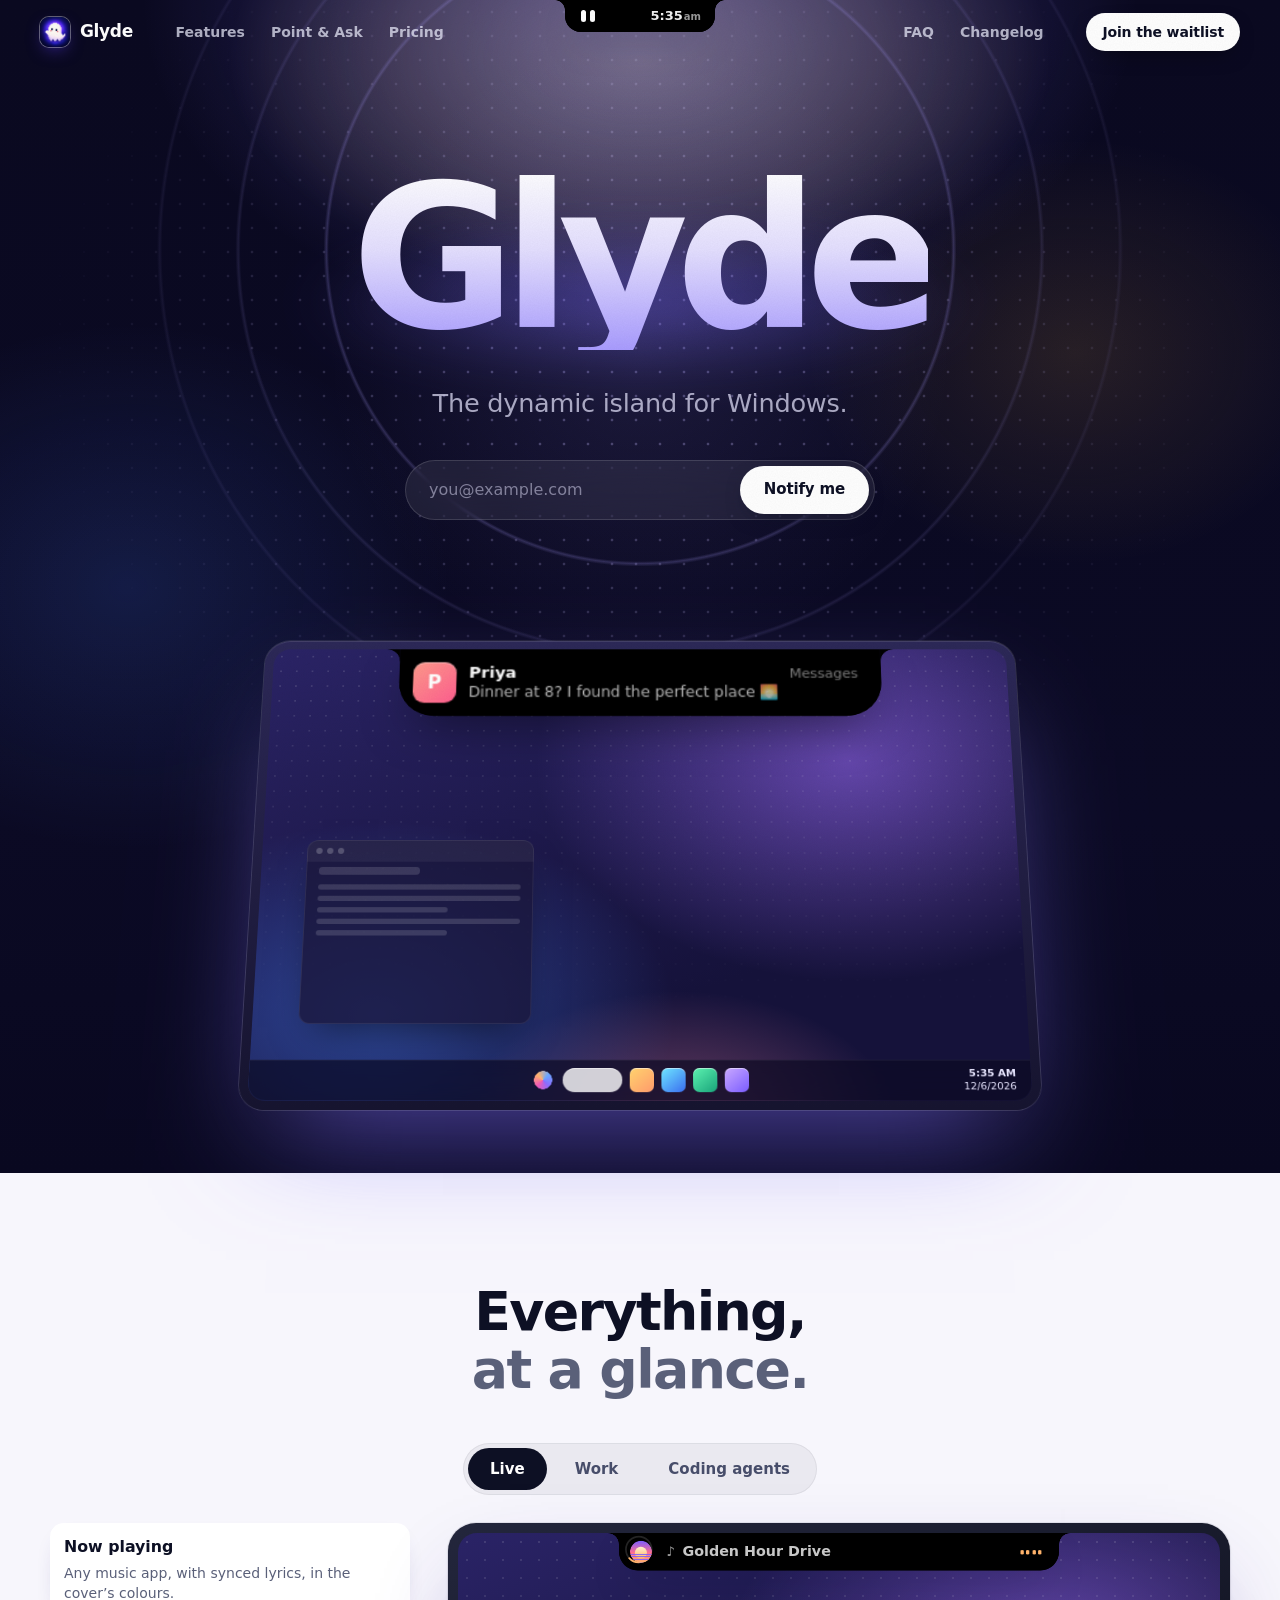
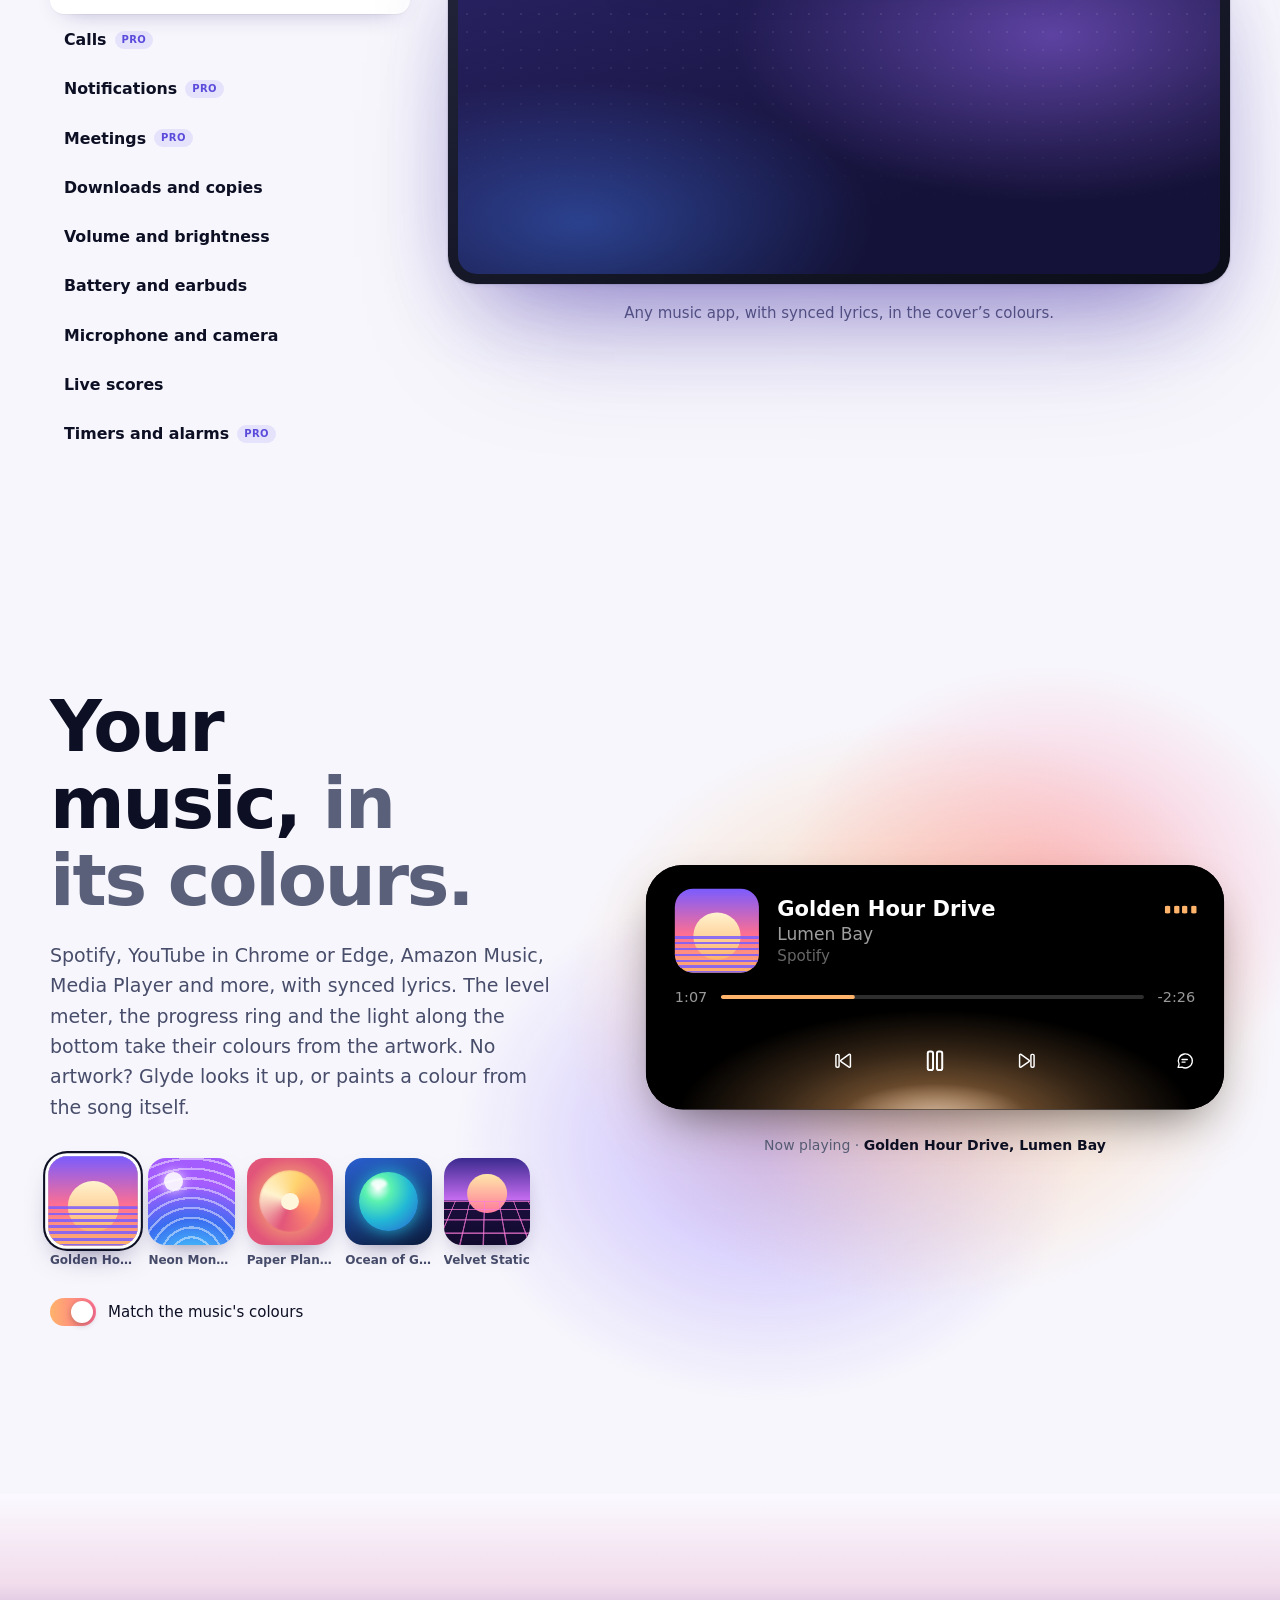
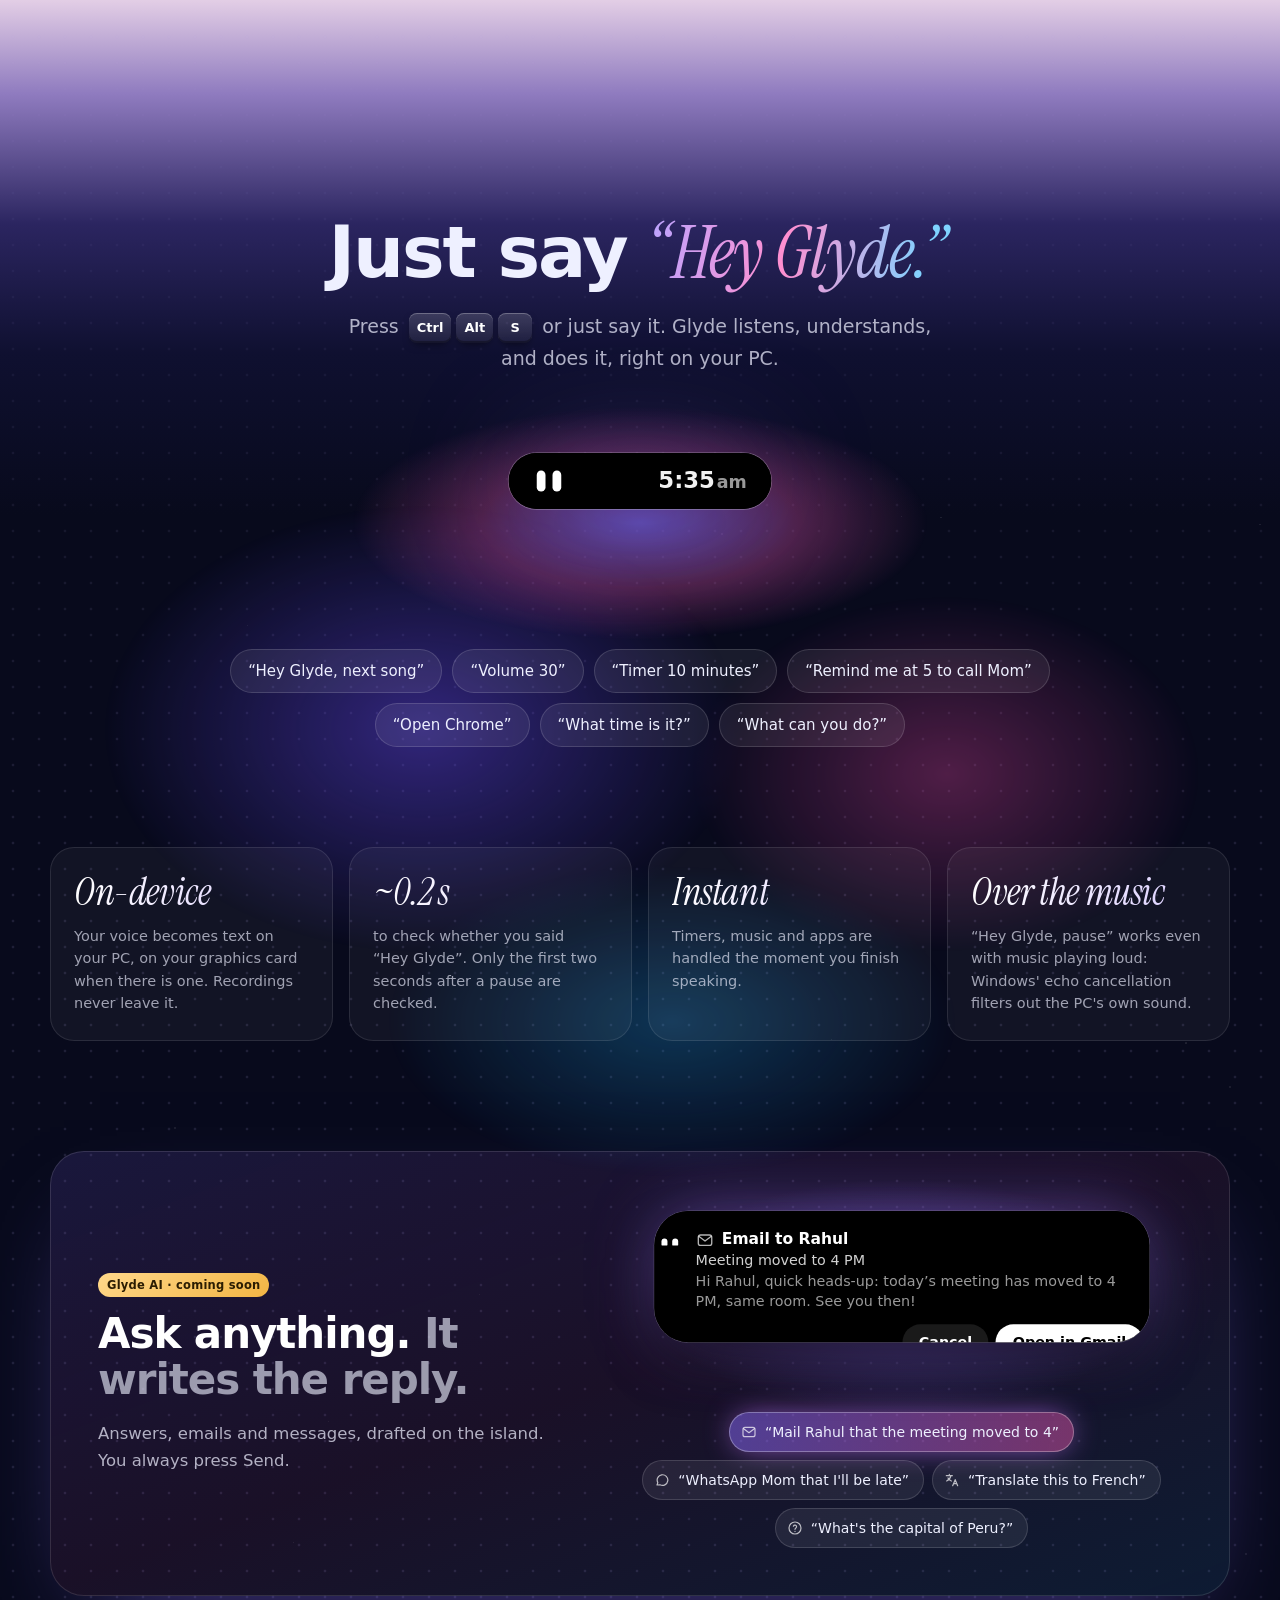
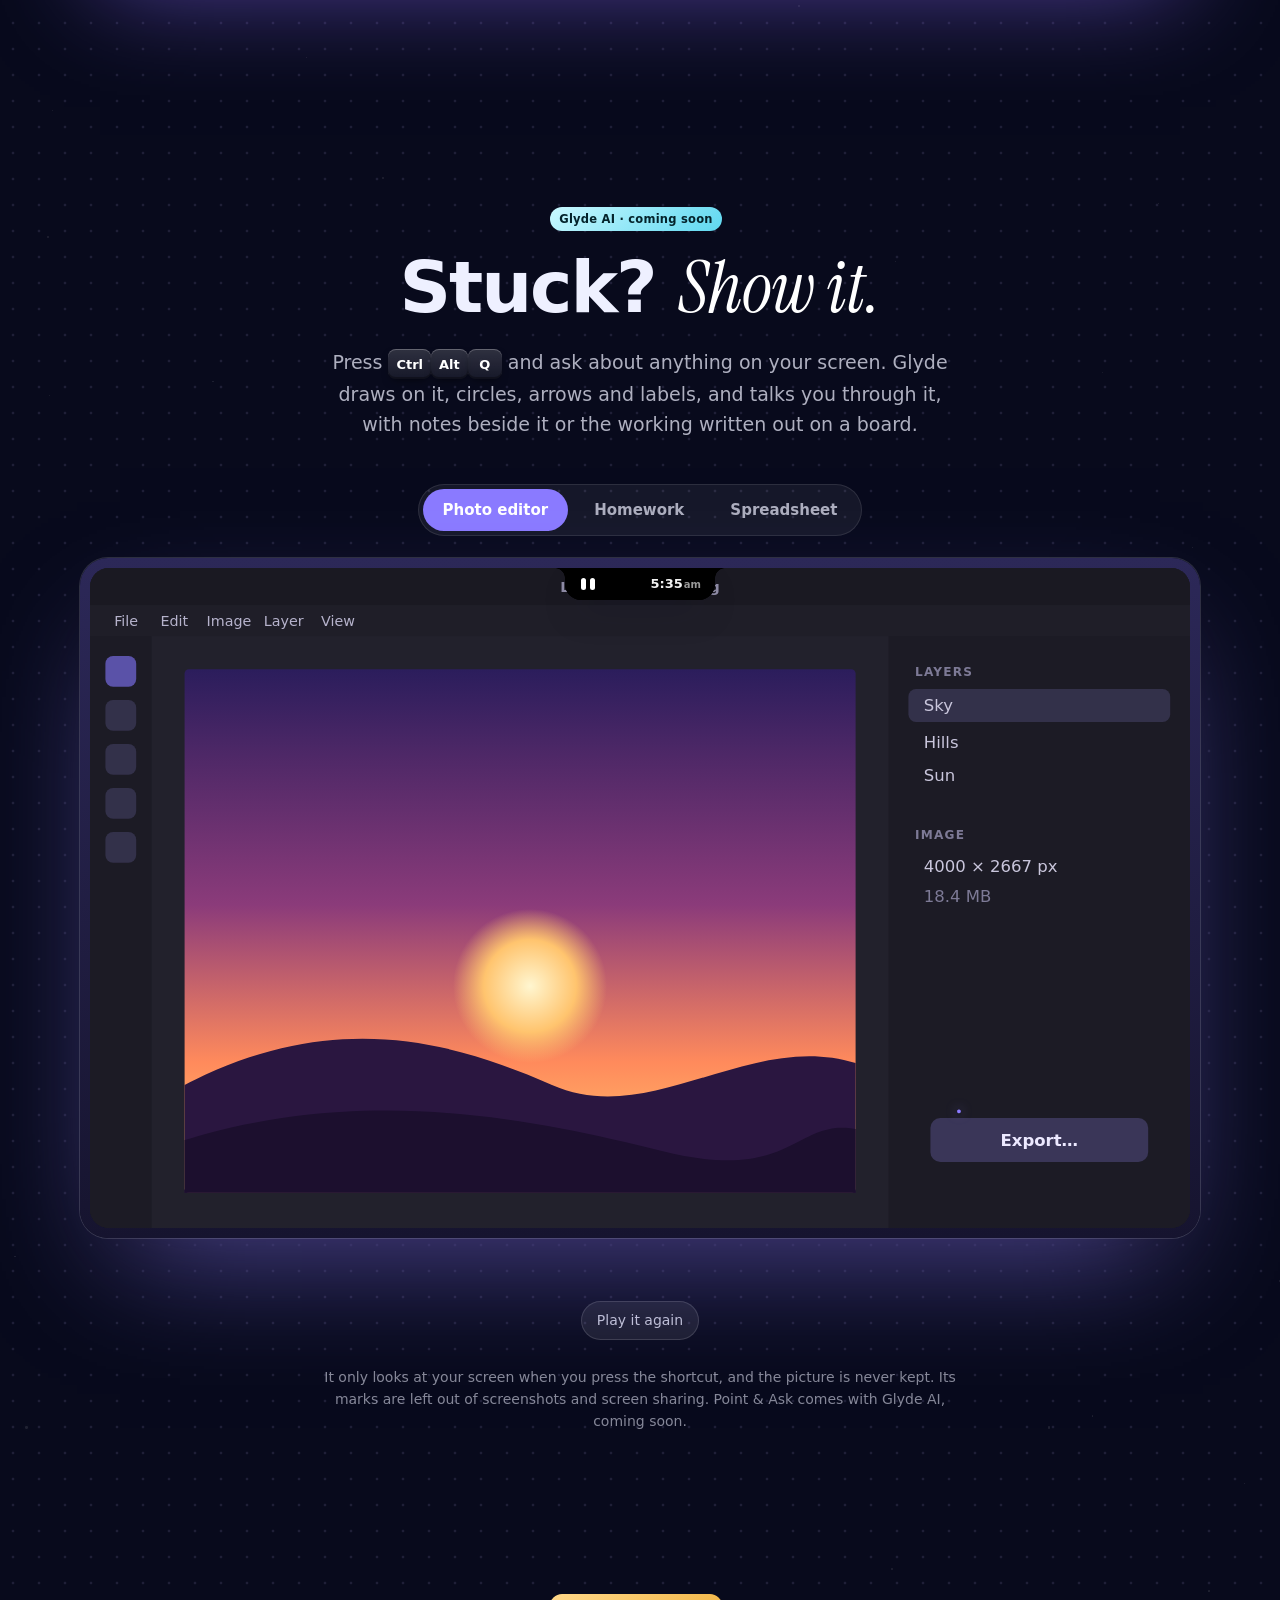
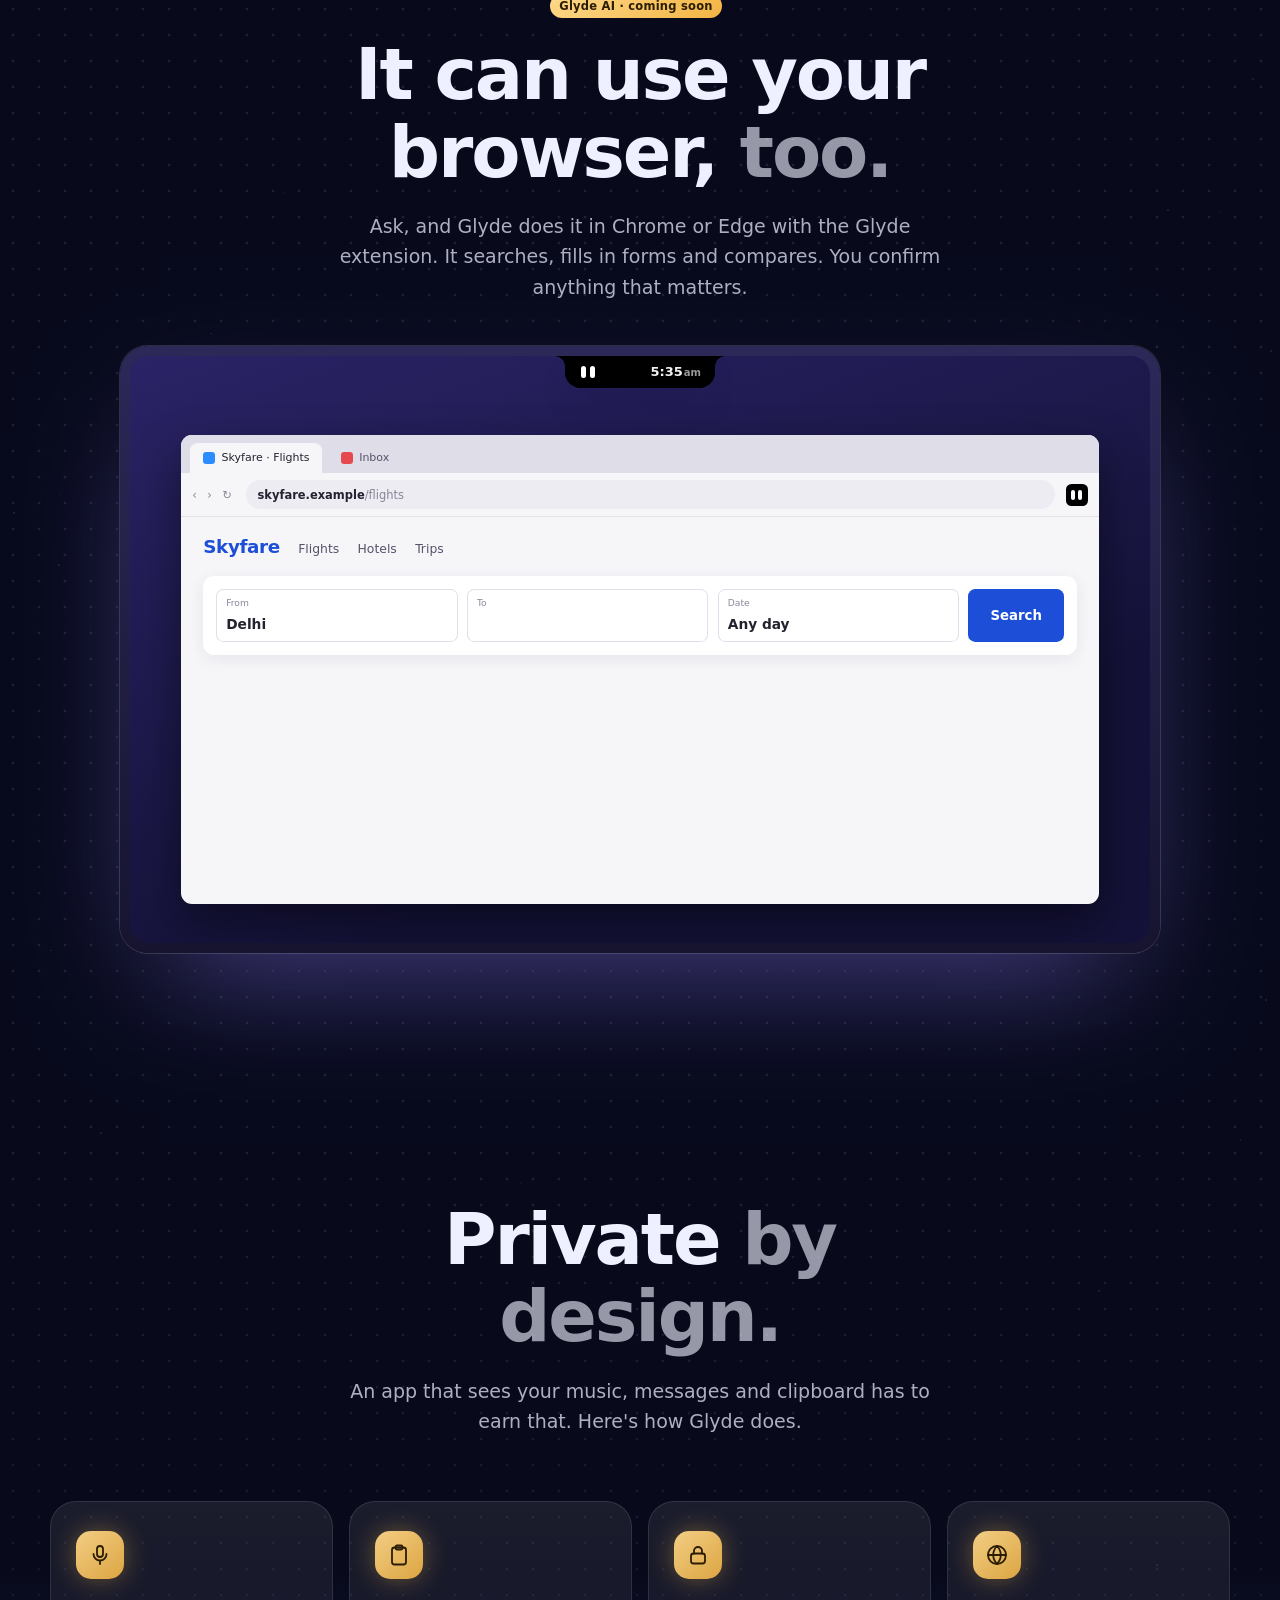
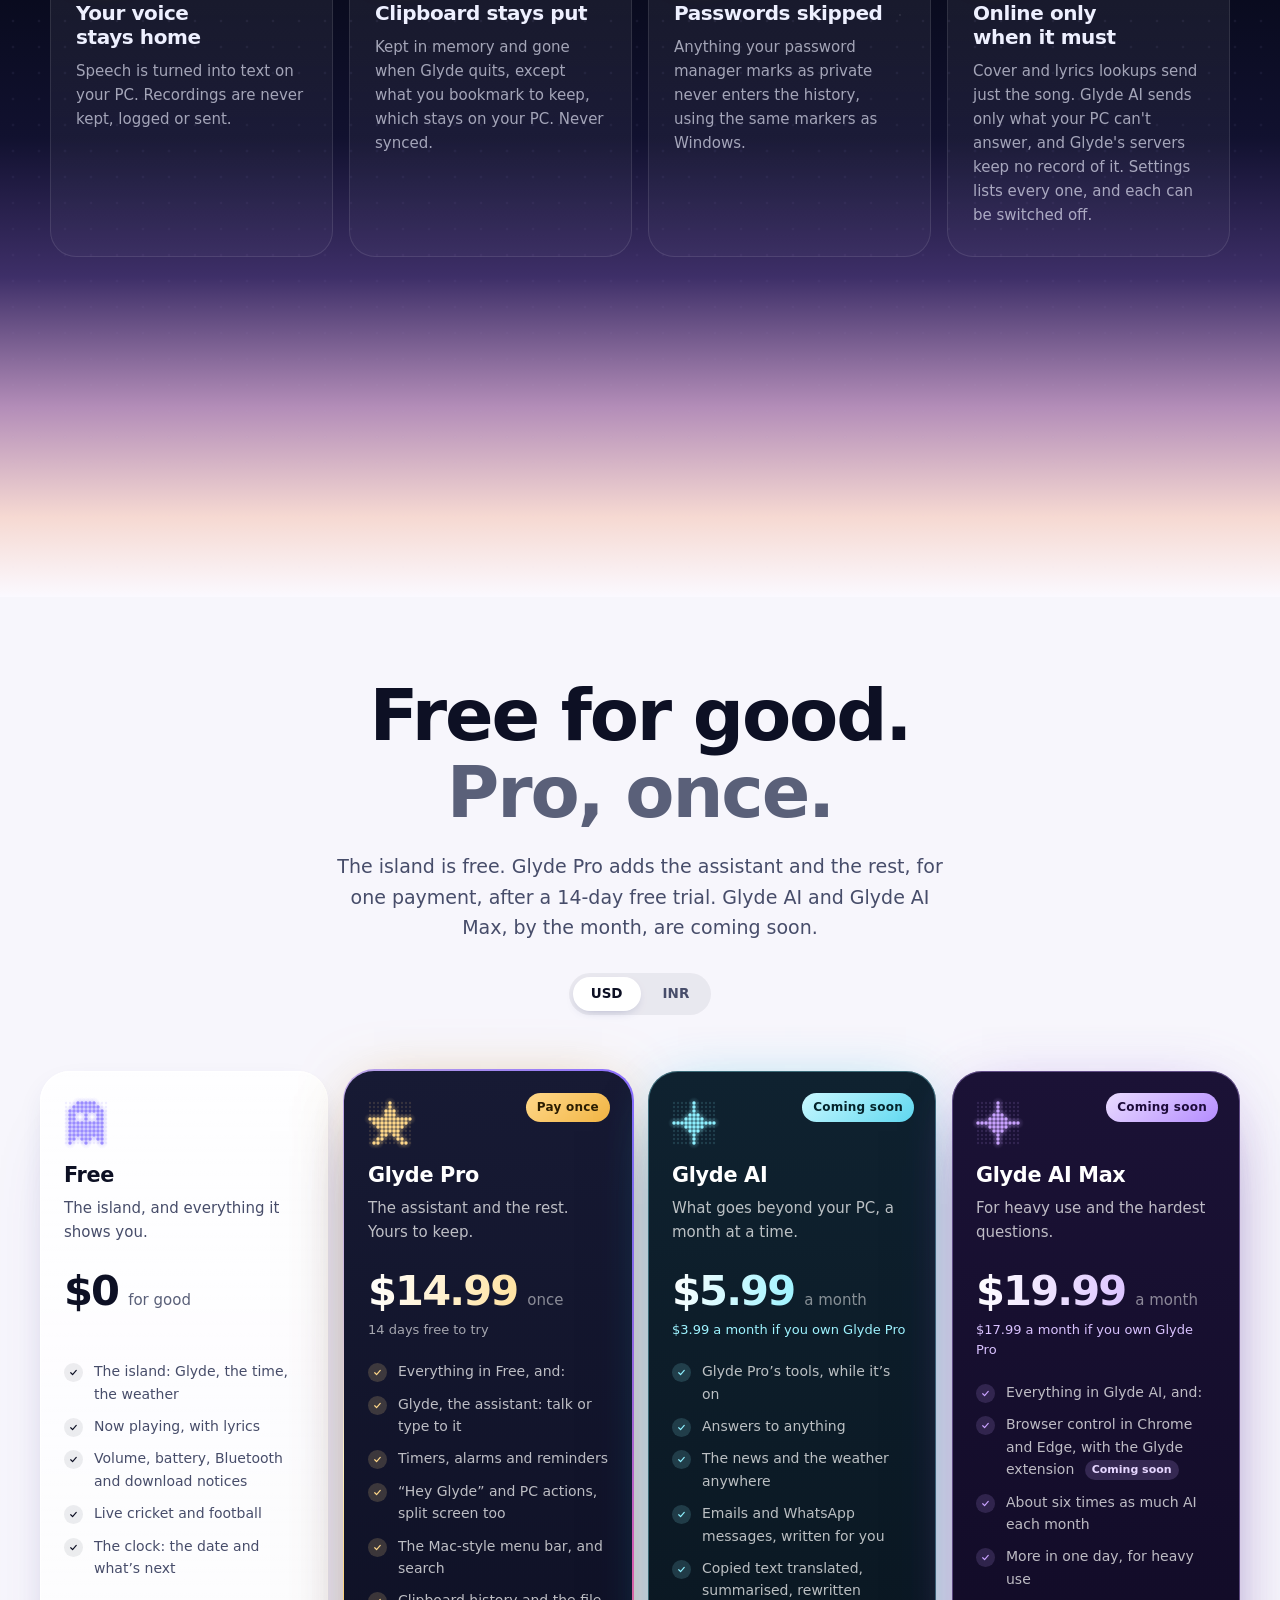
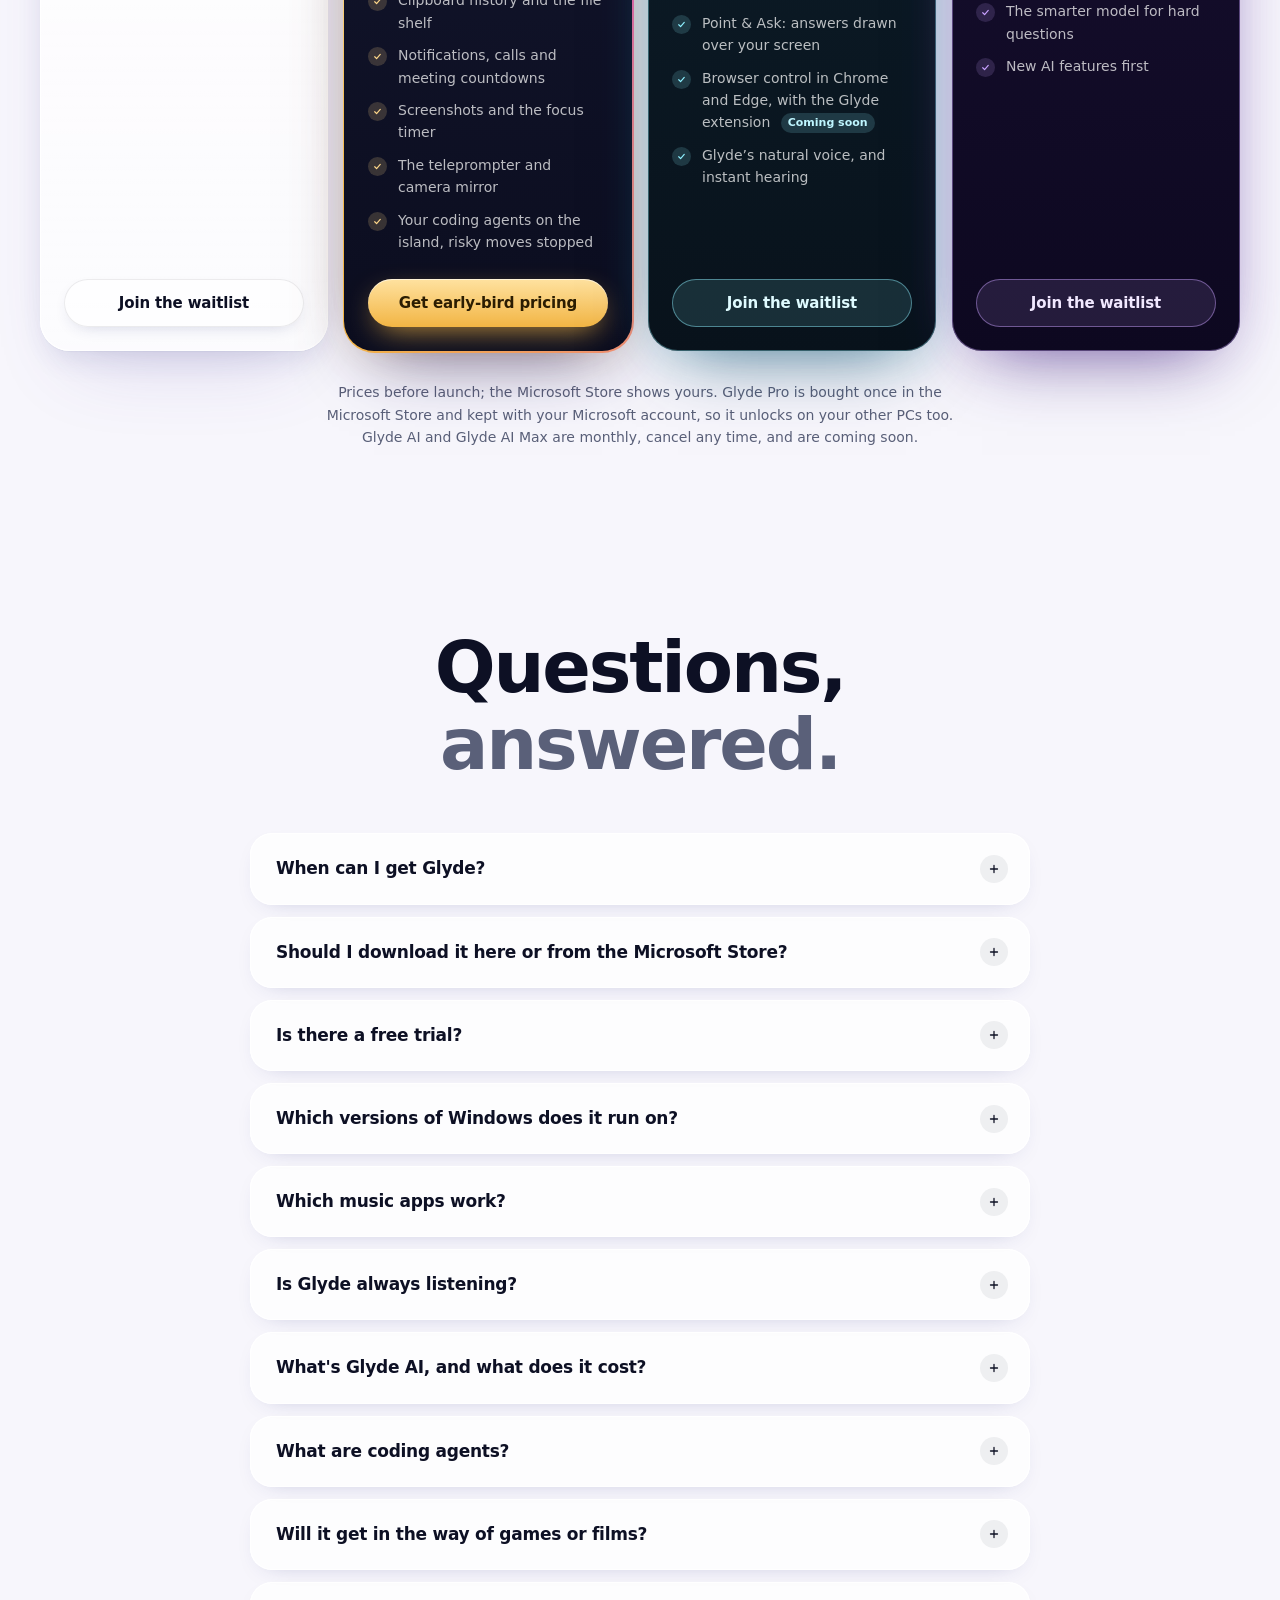
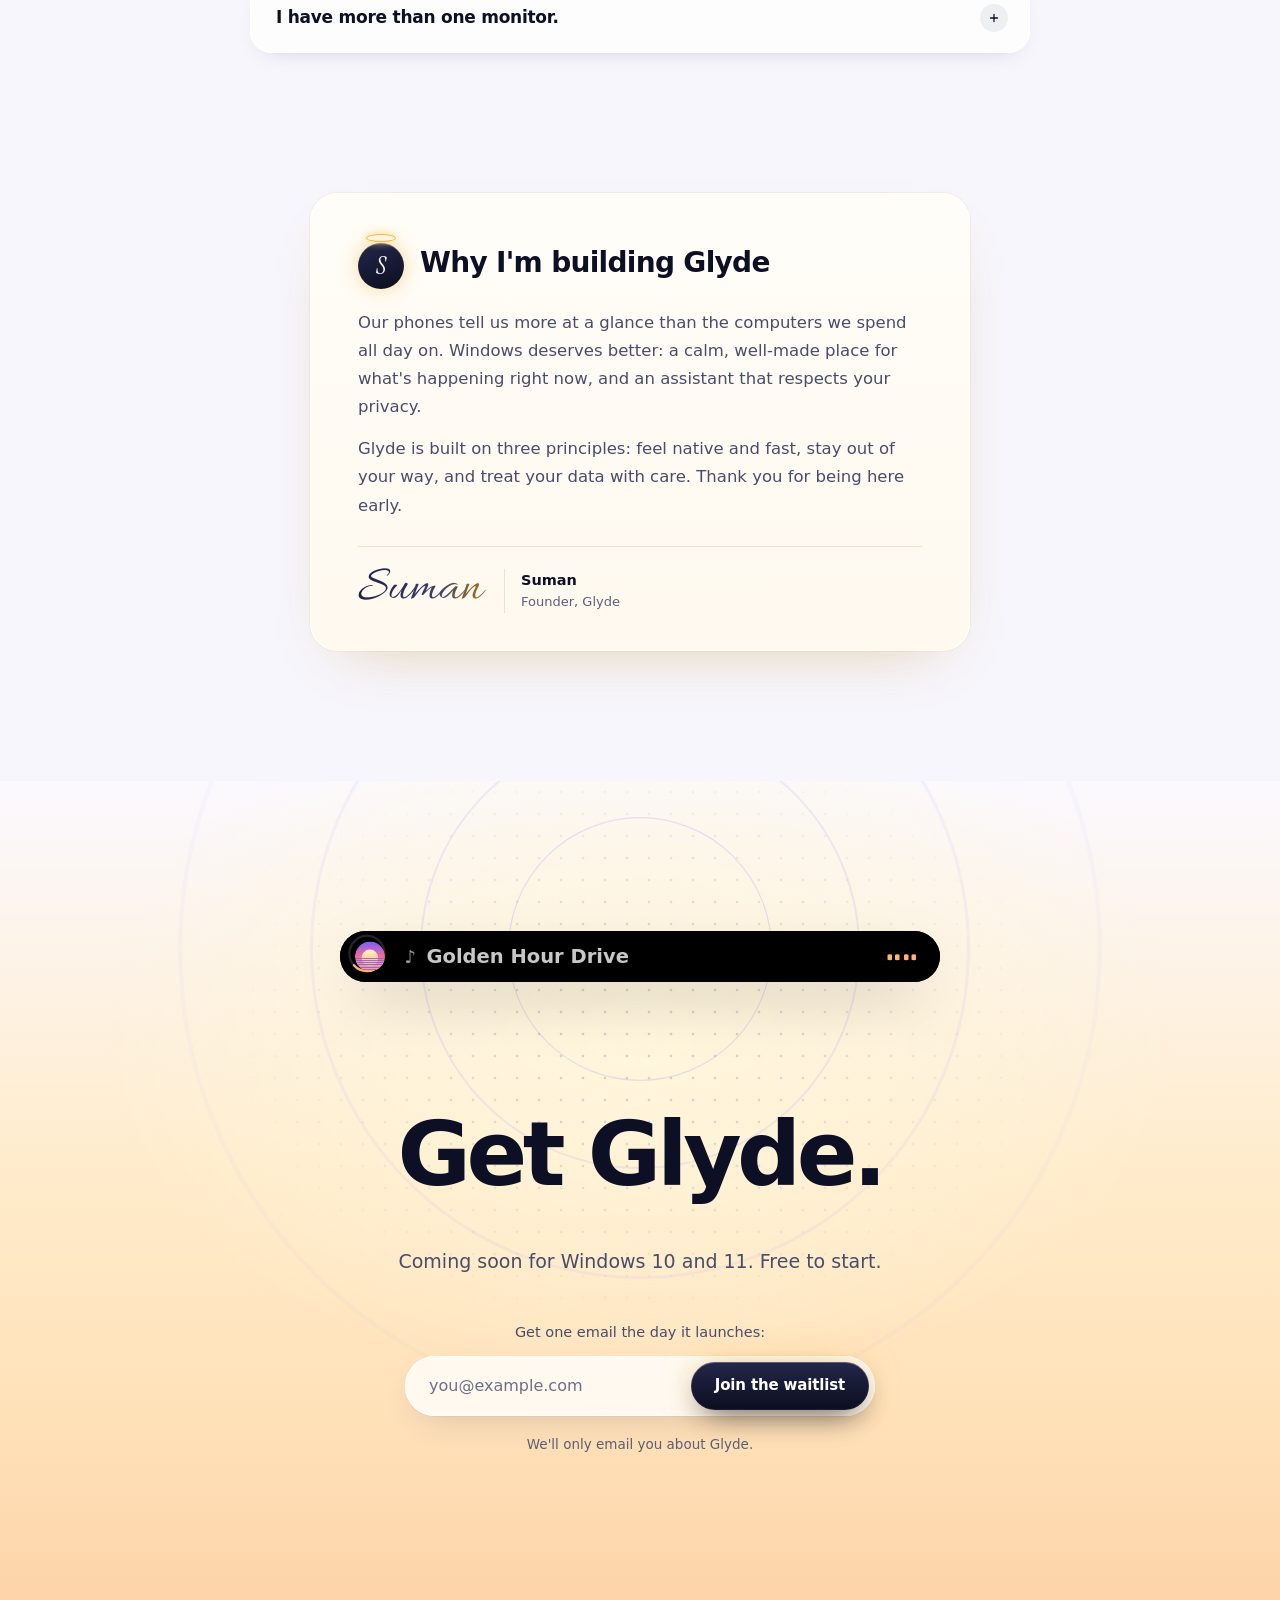
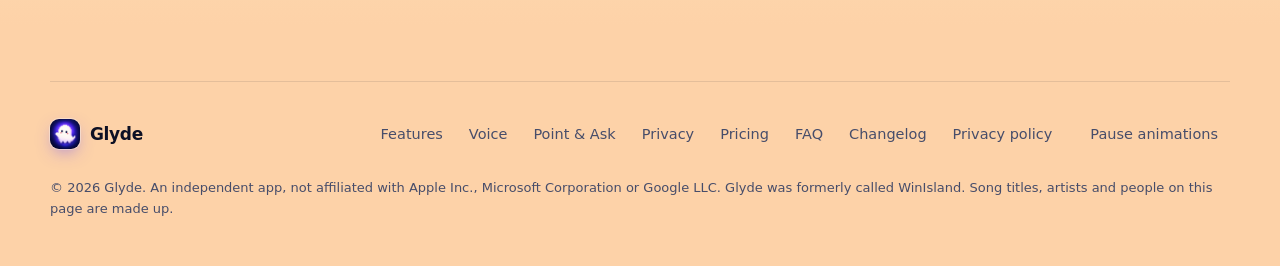
==== commit dce972d9: "Polish the site: a dark hero, every feature shown on the island, and a changelog - A dark hero with " ====
--- a/index.html
+++ b/index.html
@@ -3,10 +3,10 @@
 <head>
   <meta charset="utf-8">
   <meta name="viewport" content="width=device-width, initial-scale=1">
-  <title>Glyde: your desktop just got a halo</title>
+  <title>Glyde · The dynamic island for Windows</title>
   <meta name="description" content="Glyde is a voice island for Windows: a living island at the top of your screen for music and lyrics, messages, calls, timers, and your clipboard, with an assistant that answers to “Hey Glyde”.">
   <meta name="theme-color" content="#e9e2ff">
-  <meta property="og:title" content="Glyde: your desktop just got a halo">
+  <meta property="og:title" content="Glyde · The dynamic island for Windows">
   <meta property="og:description" content="A voice island for Windows: music and lyrics, messages, timers and your clipboard, and an assistant that answers to “Hey Glyde”. Coming soon for Windows 10 and 11.">
   <meta property="og:type" content="website">
   <meta property="og:image" content="apple-touch-icon.png">
@@ -15,10 +15,16 @@
   <link rel="apple-touch-icon" href="apple-touch-icon.png">
   <link rel="preload" href="fonts/instrument-serif-italic-latin.woff2" as="font" type="font/woff2" crossorigin>
   <link rel="stylesheet" href="styles.css">
+  <link rel="stylesheet" href="polish.css">
   <script>document.documentElement.classList.add('js');</script>
   <script defer src="config.js"></script>
   <script defer src="island.js"></script>
   <script defer src="main.js"></script>
+  <script defer src="dots.js"></script>
+  <script defer src="point.js"></script>
+  <script defer src="wordmark.js"></script>
+  <script defer src="features.js"></script>
+  <script defer src="browser.js"></script>
 </head>
 <body>
   <a class="skip" href="#main">Skip to content</a>
@@ -26,14 +32,27 @@
 
   <!-- The menu is an island too: it shows where you are, and opens into the sections on hover. -->
   <header class="topbar">
-    <a class="brand" href="#top" aria-label="Glyde home">
-      <span class="brand-mark" aria-hidden="true"></span>
-      <span class="brand-name">Glyde</span>
-    </a>
+    <div class="tb-side">
+      <a class="brand" href="#top" aria-label="Glyde home">
+        <span class="brand-mark" aria-hidden="true"></span>
+        <span class="brand-name">Glyde</span>
+      </a>
+      <nav class="tb-links" aria-label="Main">
+        <a href="#features">Features</a>
+        <a href="#point">Point &amp; Ask</a>
+        <a href="#pricing">Pricing</a>
+      </nav>
+    </div>
     <nav class="nav-island" aria-label="Sections">
       <div id="nav-island" style="--h:250"></div>
     </nav>
-    <a class="btn btn-dark btn-sm" href="#get" data-cta><span class="long">Join the waitlist</span><span class="short">Join</span></a>
+    <div class="tb-side right">
+      <nav class="tb-links" aria-label="More">
+        <a href="#faq">FAQ</a>
+        <a href="changelog.html">Changelog</a>
+      </nav>
+      <a class="btn btn-dark btn-sm" href="#get" data-cta><span class="long">Join the waitlist</span><span class="short">Join</span></a>
+    </div>
   </header>
 
   <main id="main">
@@ -47,12 +66,8 @@
       </div>
 
       <div class="hero-inner">
-        <a class="eyebrow reveal" href="#pricing"><span class="new-tag">Free</span>The island is free. Glyde Pro is one payment, after a 14-day trial<span class="eb-arrow" data-icon="arrow"></span></a>
-        <h1 class="hero-title">
-          <span class="line"><span>Your desktop</span></span>
-          <span class="line"><span>just got a <em class="halo-word">halo.</em></span></span>
-        </h1>
-        <p class="hero-sub reveal" style="--d:.35s">Glyde is a voice island for Windows. Music and lyrics, messages, calls, timers and your clipboard appear at the top of your screen the moment they matter, then melt away. And it answers to “Hey&nbsp;Glyde”.</p>
+        <h1 class="hero-title wordmark"><span class="wm-text">Glyde</span></h1>
+        <p class="hero-sub reveal" style="--d:.25s">The dynamic island for Windows.</p>
 
         <!-- Until launch, one thing to do (the waitlist); the Download and Store buttons appear once config.js has their links. -->
         <div class="get-row launch-only reveal" style="--d:.5s">
@@ -62,7 +77,6 @@
         <p class="get-note launch-only reveal" style="--d:.55s" data-get-note>Free for Windows 10 &amp; 11</p>
 
         <div class="prelaunch-only reveal" style="--d:.5s">
-          <p class="waitlist-label">Coming soon for Windows 10 and 11. Get one email the day it launches:</p>
           <form class="waitlist" data-waitlist data-source="hero" novalidate>
             <label class="sr-only" for="email-hero">Email address</label>
             <input id="email-hero" name="email" type="email" required placeholder="you@example.com" autocomplete="email">
@@ -108,184 +122,61 @@
       <a class="scroll-cue" href="#why"><span class="mouse" aria-hidden="true"></span>Scroll to watch it come alive</a>
     </section>
 
-    <!-- ============================== THE STORY, WORD BY WORD ============================== -->
-    <!-- Pinned while you scroll: the words light up one by one, and the island acts each phrase out. -->
-    <section class="manifesto" id="why" data-section="Why Glyde" aria-label="Why Glyde">
-      <div class="manifesto-pin">
-        <div id="story-line-island" class="halo-glow" style="--h:80" data-max="1.35" data-fit="400"></div>
-        <p class="manifesto-text" data-words>Your PC knows <span data-cue="music">what's playing,</span> <span data-cue="message">who just messaged,</span> <span data-cue="earbuds">when your earbuds are about to die</span> and <span data-cue="timer">how long is left on the timer.</span> <span data-cue="quiet">It just never tells you.</span> <em data-cue="glyde">Glyde does.</em> <span data-cue="glance">One glance at the top of your screen, then it gets out of your way.</span></p>
-      </div>
-    </section>
-
-    <!-- ============================== HOW IT LIVES ============================== -->
-    <section class="story" id="how" data-section="How it works">
-      <div class="section-head reveal">
-        <p class="kicker">How it lives</p>
-        <h2>Right where your eyes <span class="soft">already are.</span></h2>
-      </div>
-      <div class="story-grid">
-        <div class="story-stick">
-          <div class="screen small" id="story-screen" data-step="0">
-            <div class="display">
-              <div class="wallpaper alt" aria-hidden="true">
-                <div class="wp-sun"></div>
-                <div class="wp-cloud a"></div><div class="wp-cloud c"></div>
-              </div>
-              <div class="movie" aria-hidden="true"><div class="movie-scene"></div><div class="movie-bar"><i></i></div></div>
-              <div class="island-slot"><div id="story-island" style="--h:220" data-max="1.1"></div></div>
-              <span class="fake-cursor" aria-hidden="true"></span>
-              <div class="taskbar" aria-hidden="true">
-                <div class="tb-apps"><i class="tb-start"></i><i class="tb-search"></i><i class="a1"></i><i class="a2"></i><i class="a3"></i></div>
-              </div>
-            </div>
-          </div>
-          <div class="story-dots" aria-hidden="true"><i class="on"></i><i></i><i></i><i></i></div>
-        </div>
-        <ol class="story-steps">
-          <li data-step="0">
-            <span class="step-n">01</span>
-            <h3>Quiet when nothing's happening.</h3>
-            <p>A small dark pill at the top of the screen. Or nothing at all: turn on “Hide when idle” and it fades away until you point at the top of the screen.</p>
-          </li>
-          <li data-step="1">
-            <span class="step-n">02</span>
-            <h3>Alive the moment something is.</h3>
-            <p>A song starts, your earbuds connect, the charger goes in. The island springs into a live activity, tells you what you need, then settles back.</p>
-          </li>
-          <li data-step="2">
-            <span class="step-n">03</span>
-            <h3>Hover, and it opens.</h3>
-            <p>Point at the island for artwork, lyrics and controls, with tabs for notifications, your clipboard, the file shelf, timers and more. Scroll over it to flip between them. Clicking it never steals focus from what you're doing.</p>
-          </li>
-          <li data-step="3">
-            <span class="step-n">04</span>
-            <h3>Gone when you go fullscreen.</h3>
-            <p>Games and films get the whole screen. The island steps aside and comes back when you do. Everywhere else, clicks pass straight through around it.</p>
-          </li>
-        </ol>
-      </div>
-    </section>
-
     <!-- ============================== FEATURES ============================== -->
     <section class="features" id="features" data-section="Features">
       <div class="section-head center reveal">
-        <p class="kicker">Live activities</p>
-        <h2>Everything happening. <span class="soft">One glance.</span></h2>
-        <p class="lede">Every one of these is something the app really shows. Go on, poke them.</p>
-      </div>
-
-      <div class="bento">
-        <article class="card span-7 reveal">
-          <div class="card-screen tall"><div data-card="music" style="--h:180" data-max="1"></div></div>
-          <div class="card-copy">
-            <h3>Now playing, from anywhere</h3>
-            <p>Spotify, YouTube in Chrome or Edge, Amazon Music, Media Player and any app that shares what it's playing. Artwork, progress, controls and synced lyrics, right at the top.</p>
-          </div>
-        </article>
-
-        <article class="card span-5 reveal" style="--d:.08s">
-          <div class="card-screen tall sky-2"><div data-card="notification" style="--h:200" data-max="1"></div></div>
-          <div class="card-copy">
-            <h3>Notifications that don't shout</h3>
-            <p>A two-line banner for a few seconds, and a tab with each conversation's messages: click one to open its app. Calls ring on the island too. Quiet while Do Not Disturb is on.</p>
-          </div>
-        </article>
-
-        <article class="card span-4 reveal">
-          <div class="card-screen sky-3"><div data-card="level" style="--h:60" data-max="1" data-fit="320"></div></div>
-          <div class="card-copy">
-            <h3>Volume &amp; brightness</h3>
-            <p>Changes glide in as a level bar, painted in your music's colours.</p>
-          </div>
-        </article>
-
-        <article class="card span-4 reveal" style="--d:.08s">
-          <div class="card-screen sky-4"><div data-card="battery" style="--h:60" data-max="1" data-fit="320"></div></div>
-          <div class="card-copy">
-            <h3>Charging, full, and low</h3>
-            <p>Plug in, hit 100%, or drop to 20% and 10%. Each one said once, never nagging.</p>
-          </div>
-        </article>
-
-        <article class="card span-4 reveal" style="--d:.16s">
-          <div class="card-screen sky-5"><div data-card="bluetooth" style="--h:60" data-max="1" data-fit="320"></div></div>
-          <div class="card-copy">
-            <h3>Your earbuds, and their battery</h3>
-            <p>Headphones, speakers and phones connecting, with their charge. Short drops are ignored.</p>
-          </div>
-        </article>
-
-        <article class="card span-6 reveal">
-          <div class="card-screen tall sky-6"><div data-card="clipboard" style="--h:236" data-max="1"></div></div>
-          <div class="card-copy">
-            <h3>Clipboard history</h3>
-            <p>Your last 20 copies: text, links, images and files. Click one to copy it again, search them, and bookmark the ones to keep. Anything a password manager marks private is skipped.</p>
-          </div>
-        </article>
-
-        <article class="card span-6 reveal" style="--d:.08s">
-          <div class="card-screen tall sky-7 shelf-demo">
-            <div data-card="shelf" style="--h:226" data-max="1"></div>
-            <div class="drag-files" aria-label="Files you can drag onto the island">
-              <button class="drag-file" data-kind="file" data-name="Proposal.pdf"><span data-icon="file"></span>Proposal.pdf</button>
-              <button class="drag-file" data-kind="image" data-name="Sunrise.png"><span data-icon="image"></span>Sunrise.png</button>
-              <button class="drag-file" data-kind="folder" data-name="Photos"><span data-icon="folder"></span>Photos</button>
+        <h2>Everything, <span class="soft">at a glance.</span></h2>
+              </div>
+
+      <!-- Every feature, one at a time on one screen: pick a group, then a feature (or let it play through them). -->
+      <div class="fx reveal">
+        <div class="fx-groups" role="tablist" aria-label="Feature groups">
+          <button role="tab" id="fx-tab-live" aria-controls="fx-list-live" aria-selected="true" tabindex="0" data-group="live">Live</button>
+          <button role="tab" id="fx-tab-work" aria-controls="fx-list-work" aria-selected="false" tabindex="-1" data-group="work">Work</button>
+          <button role="tab" id="fx-tab-agents" aria-controls="fx-list-agents" aria-selected="false" tabindex="-1" data-group="agents">Coding agents</button>
+        </div>
+        <div class="fx-body">
+          <div class="fx-lists">
+          <ul class="fx-list" id="fx-list-live" role="tabpanel" aria-labelledby="fx-tab-live" data-group="live">
+            <li><button type="button" data-fx="music" aria-pressed="false"><b>Now playing</b><span>Any music app, with synced lyrics, in the cover’s colours.</span></button></li>
+            <li><button type="button" data-fx="call" aria-pressed="false"><b>Calls <span class="fx-pro">Pro</span></b><span>Phone Link, WhatsApp and Teams calls ring on the island.</span></button></li>
+            <li><button type="button" data-fx="notification" aria-pressed="false"><b>Notifications <span class="fx-pro">Pro</span></b><span>A short banner, then a tab with each conversation.</span></button></li>
+            <li><button type="button" data-fx="meeting" aria-pressed="false"><b>Meetings <span class="fx-pro">Pro</span></b><span>A countdown to your next meeting, with Join.</span></button></li>
+            <li><button type="button" data-fx="download" aria-pressed="false"><b>Downloads and copies</b><span>How far a download or a file copy has got.</span></button></li>
+            <li><button type="button" data-fx="level" aria-pressed="false"><b>Volume and brightness</b><span>A level bar, painted in your music’s colours.</span></button></li>
+            <li><button type="button" data-fx="battery" aria-pressed="false"><b>Battery and earbuds</b><span>Charging, full and low, and your earbuds’ charge.</span></button></li>
+            <li><button type="button" data-fx="privacy" aria-pressed="false"><b>Microphone and camera</b><span>A dot whenever an app uses them, with its name.</span></button></li>
+            <li><button type="button" data-fx="score" aria-pressed="false"><b>Live scores</b><span>Cricket and football, ball by ball.</span></button></li>
+            <li><button type="button" data-fx="timer" aria-pressed="false"><b>Timers and alarms <span class="fx-pro">Pro</span></b><span>Counting down in the pill, ringing with Snooze.</span></button></li>
+          </ul>
+          <ul class="fx-list" id="fx-list-work" role="tabpanel" aria-labelledby="fx-tab-work" data-group="work" hidden>
+            <li><button type="button" data-fx="clipboard" aria-pressed="false"><b>Clipboard history <span class="fx-pro">Pro</span></b><span>Your last copies: text, links, images and files.</span></button></li>
+            <li><button type="button" data-fx="shelf" aria-pressed="false"><b>File shelf <span class="fx-pro">Pro</span></b><span>Park files on the island, drag them out anywhere.</span></button></li>
+            <li><button type="button" data-fx="notes" aria-pressed="false"><b>Notes <span class="fx-pro">Pro</span></b><span>“Note: buy milk”, or save what you’ve selected.</span></button></li>
+            <li><button type="button" data-fx="focus" aria-pressed="false"><b>Focus timer <span class="fx-pro">Pro</span></b><span>Rounds of focus and breaks, in the pill.</span></button></li>
+            <li><button type="button" data-fx="prompter" aria-pressed="false"><b>Teleprompter and mirror <span class="fx-pro">Pro</span></b><span>Your script scrolls just under the webcam.</span></button></li>
+            <li><button type="button" data-fx="menubar" aria-pressed="false"><b>Menu bar <span class="fx-pro">Pro</span></b><span>Menus, Wi-Fi, sound, battery and the date, beside the notch.</span></button></li>
+            <li><button type="button" data-fx="search" aria-pressed="false"><b>Search <span class="fx-pro">Pro</span></b><span>Apps, files and sums from a shortcut.</span></button></li>
+          </ul>
+          <ul class="fx-list" id="fx-list-agents" role="tabpanel" aria-labelledby="fx-tab-agents" data-group="agents" hidden>
+            <li><button type="button" data-fx="agentWorking" aria-pressed="false"><b>See them work <span class="fx-pro">Pro</span></b><span>Each agent’s session on the island: what it’s doing right now.</span></button></li>
+            <li><button type="button" data-fx="agentNeedsYou" aria-pressed="false"><b>A ping when one needs you <span class="fx-pro">Pro</span></b><span>Allow or Deny its request from the island.</span></button></li>
+            <li><button type="button" data-fx="agentDanger" aria-pressed="false"><b>Risky moves held <span class="fx-pro">Pro</span></b><span>Wiping a database or deleting a folder waits. Only the island can allow it.</span></button></li>
+            <li><button type="button" data-fx="agentDone" aria-pressed="false"><b>Done, at a glance <span class="fx-pro">Pro</span></b><span>It tells you when the work is finished.</span></button></li>
+            <li><button type="button" data-fx="agents" aria-pressed="false"><b>All of them in one tab <span class="fx-pro">Pro</span></b><span>Working, waiting for you and done, side by side.</span></button></li>
+          </ul>
+          </div>
+          <div class="fx-stage">
+            <div class="screen fx-device">
+              <div class="display fx-screen">
+                <div class="fx-menubar" aria-hidden="true"><b>Glyde</b><span>File</span><span>Edit</span><span>View</span><span>Window</span><i class="fx-mb-right"><span>Wi-Fi</span><span>100%</span><span>Mon 16 Nov  12:40</span></i></div>
+                <div class="fx-search" aria-hidden="true"><div class="fx-search-box"><svg viewBox="0 0 24 24" fill="none" stroke="currentColor" stroke-width="1.9" stroke-linecap="round"><circle cx="11" cy="11" r="6.5"/><path d="m16 16 4.5 4.5"/></svg><span>budget</span></div><div class="fx-search-row on"><i></i><span><b>Trip budget.xlsx</b><small>Documents</small></span></div><div class="fx-search-row"><i class="app"></i><span><b>Calculator</b><small>App</small></span></div><div class="fx-search-row"><i class="sum"></i><span><b>2,400 + 3,600 = 6,000</b><small>Sum</small></span></div></div>
+                <div class="island-slot"><div id="fx-island" style="--h:270" data-max="1.1" data-fit="470"></div></div>
+              </div>
             </div>
-            <p class="drag-hint">Drag a file onto the island <span aria-hidden="true">↑</span></p>
-          </div>
-          <div class="card-copy">
-            <h3>A shelf for files</h3>
-            <p>Drop files on the island to park them. Drag them out later into any folder, email or chat. Always a copy; the originals never move.</p>
-          </div>
-        </article>
-
-        <article class="card span-4 reveal">
-          <div class="card-screen sky-10"><div data-card="timers" style="--h:66" data-max="1" data-fit="400"></div></div>
-          <div class="card-copy">
-            <h3>Timers, alarms &amp; reminders</h3>
-            <p>“Timer 10 minutes”, “wake me up at 6:30”, “remind me at 5 to call Mom”. It counts down in the pill and rings with Snooze and Stop.</p>
-          </div>
-        </article>
-
-        <article class="card span-4 reveal" style="--d:.08s">
-          <div class="card-screen sky-8"><div data-card="privacy" style="--h:60" data-max="1" data-fit="320"></div></div>
-          <div class="card-copy">
-            <h3>Know who's listening</h3>
-            <p>An orange dot for the microphone, green for the camera, red while an app records your screen, and the name of the app, read from the same place as Windows' own indicator.</p>
-          </div>
-        </article>
-
-        <article class="card span-4 reveal" style="--d:.16s">
-          <div class="card-screen sky-9 fs-demo" data-full="0">
-            <div class="fs-movie" aria-hidden="true"><div class="movie-scene"></div></div>
-            <div data-card="fullscreen" style="--h:60" data-max="1" data-fit="320"></div>
-            <span class="fs-label" aria-hidden="true"></span>
-          </div>
-          <div class="card-copy">
-            <h3>Never in the way</h3>
-            <p>Hides for fullscreen games and films, YouTube in your browser included, lets clicks pass through around it, and never steals focus.</p>
-          </div>
-        </article>
-      </div>
-
-      <div class="more" id="more">
-        <h3 class="more-title reveal">And there's <span class="soft">more.</span></h3>
-        <ul class="more-grid" id="more-grid">
-          <li class="reveal"><span class="more-ic" data-icon="text"></span><b>Synced lyrics</b><p>The line being sung lights up as it plays. Click a line to jump there.</p></li>
-          <li class="reveal" style="--d:.05s"><span class="more-ic" data-icon="phone"></span><b>Incoming calls</b><p>Phone Link, WhatsApp and Teams calls ring on the island, with a button to answer in the app.</p></li>
-          <li class="reveal" style="--d:.1s"><span class="more-ic" data-icon="calendar"></span><b>Meeting countdown</b><p>Ten minutes before a meeting in your Windows calendar, with Join for Teams, Zoom, Meet and Webex.</p></li>
-          <li class="reveal"><span class="more-ic" data-icon="image"></span><b>Screenshots</b><p>A new one drops into the island: drag it out, copy it, or copy the text in it.</p></li>
-          <li class="reveal" style="--d:.05s"><span class="more-ic" data-icon="download"></span><b>Downloads and copies</b><p>How far a download or a file copy has got, then Open and Show in folder.</p></li>
-          <li class="reveal" style="--d:.1s"><span class="more-ic" data-icon="trophy"></span><b>Live scores</b><p>Cricket and football, with goals and wickets lit up as they happen.</p></li>
-          <li class="reveal"><span class="more-ic" data-icon="clock"></span><b>The clock</b><p>Open it with nothing playing: the time big, the weather, your next meeting and timer.</p></li>
-          <li class="reveal" style="--d:.05s"><span class="more-ic" data-icon="stopwatch"></span><b>Focus timer</b><p>Rounds of focus and breaks, with a dial in a tab of its own.</p></li>
-          <li class="reveal" style="--d:.1s"><span class="more-ic" data-icon="camera"></span><b>Teleprompter and mirror</b><p>Your script scrolling just under the webcam, and a quick look at yourself before a call.</p></li>
-          <li class="reveal"><span class="more-ic" data-icon="menu"></span><b>A Mac-style menu bar</b><p>Menus, Control Center, Wi-Fi, sound, battery and the calendar, beside the notch.</p></li>
-          <li class="reveal" style="--d:.05s"><span class="more-ic" data-icon="search"></span><b>Search</b><p>Apps, files and sums from a shortcut, like Spotlight.</p></li>
-          <li class="reveal" style="--d:.1s"><span class="more-ic" data-icon="split"></span><b>PC actions</b><p>Two apps side by side in split screen, a song on YouTube, or any page of Settings, just by asking.</p></li>
-          <li class="reveal"><span class="more-ic" data-icon="code"></span><b>Coding agents</b><p>Claude Code and Codex on the island: Allow or Deny from it, a ping when one needs you, and risky moves stopped until you say so.</p></li>
-        </ul>
-        <p class="more-row"><button class="more-toggle" type="button" aria-expanded="false" aria-controls="more-grid" hidden>Show all</button></p>
+            <p class="fx-caption" aria-live="polite"></p>
+          </div>
+        </div>
       </div>
     </section>
 
@@ -294,9 +185,8 @@
       <div class="music-glow" aria-hidden="true"></div>
       <div class="music-grid">
         <div class="music-copy reveal">
-          <p class="kicker">Colour that listens</p>
-          <h2>It wears <span class="soft">your music.</span></h2>
-          <p class="lede">The glass, the level bars and the progress bar take their colours from the artwork. No artwork? Glyde looks it up, or paints a colour from the song itself.</p>
+          <h2>Your music, <span class="soft">in its colours.</span></h2>
+          <p class="lede">Spotify, YouTube in Chrome or Edge, Amazon Music, Media Player and more, with synced lyrics. The level meter, the progress ring and the light along the bottom take their colours from the artwork. No artwork? Glyde looks it up, or paints a colour from the song itself.</p>
           <div class="albums" role="radiogroup" aria-label="Pick a song"></div>
           <label class="switch">
             <input type="checkbox" id="match-colors" checked>
@@ -311,40 +201,6 @@
       </div>
     </section>
 
-    <!-- ============================== JUST SAY IT ============================== -->
-    <section class="say-it" id="say-it" data-section="Just say it" aria-labelledby="say-it-title">
-      <div class="section-head center reveal">
-        <p class="kicker">Just say it</p>
-        <h2 id="say-it-title">Talk to your PC <span class="soft">like a person.</span></h2>
-      </div>
-      <div class="marquee" data-speed="38" aria-hidden="true">
-        <div class="marquee-track">
-          <span class="phrase"><i class="dot"></i>Hey&nbsp;Glyde, pause the music</span>
-          <span class="phrase"><i class="dot"></i>Wake me up at 6:30</span>
-          <span class="phrase"><i class="dot"></i>Previous song</span>
-          <span class="phrase"><i class="dot"></i>Make the screen dimmer</span>
-          <span class="phrase"><i class="dot"></i>Open Claude and Brave in split screen</span>
-          <span class="phrase"><i class="dot"></i>Mute</span>
-          <span class="phrase"><i class="dot"></i>Play Believer on YouTube</span>
-          <span class="phrase"><i class="dot"></i>Open Bluetooth settings</span>
-          <span class="phrase"><i class="dot"></i>Find my resume</span>
-          <span class="phrase"><i class="dot"></i>Lock my PC</span>
-        </div>
-      </div>
-      <div class="marquee light" data-speed="-30" aria-hidden="true">
-        <div class="marquee-track">
-          <span class="phrase" lang="hi"><span class="ph-ic" data-icon="translate"></span>इसे अंग्रेज़ी में ट्रांसलेट करो</span>
-          <span class="phrase"><span class="ph-ic" data-icon="clipboard"></span>Summarise this</span>
-          <span class="phrase"><span class="ph-ic" data-icon="globe"></span>What's the weather in Delhi this weekend?</span>
-          <span class="phrase"><span class="ph-ic" data-icon="image"></span>Who is Narendra Modi?</span>
-          <span class="phrase"><span class="ph-ic" data-icon="text"></span>Make this formal</span>
-          <span class="phrase"><span class="ph-ic" data-icon="question"></span>What's in the news today?</span>
-        </div>
-      </div>
-      <p class="say-it-note reveal">The top row runs on your PC, in English and Hindi. The bottom row comes with Glyde AI, with nothing to set up.</p>
-      <p class="motion-row reveal"><button class="motion-toggle" type="button" data-motion-toggle aria-pressed="false">Pause animations</button></p>
-    </section>
-
     <!-- ============================== NIGHT: VOICE + PRIVACY ============================== -->
     <div class="night">
       <div class="stars" aria-hidden="true"></div>
@@ -352,7 +208,6 @@
 
       <section class="siro" id="voice" data-section="Hey Glyde">
         <div class="section-head center reveal">
-          <p class="kicker">Voice assistant</p>
           <h2>Just say <em class="siro-word">“Hey&nbsp;Glyde.”</em></h2>
           <p class="lede">Press <span class="keys" role="button" tabindex="0" aria-label="Press Ctrl Alt S to try Glyde"><kbd>Ctrl</kbd><kbd>Alt</kbd><kbd>S</kbd></span> or just say it. Glyde listens, understands, and does it, right on your PC.</p>
         </div>
@@ -373,44 +228,222 @@
         </div>
 
         <div class="voice-try reveal">
-          <button class="voice-btn" id="voice-btn" aria-pressed="false"><span class="vb-dot"></span><span class="vb-label">Try the waves with your voice</span></button>
+          <button class="voice-btn" id="voice-btn" aria-pressed="false"><span class="vb-dot"></span><span class="vb-label">Try it with your voice</span></button>
           <p class="micro">Only loudness is measured, in your browser. Nothing is recorded or sent.</p>
         </div>
 
         <div class="facts">
-          <div class="fact reveal"><b>On-device</b><p>Your voice becomes text on your PC, with Whisper on your graphics card when there is one. Recordings never leave it.</p></div>
+          <div class="fact reveal"><b>On-device</b><p>Your voice becomes text on your PC, on your graphics card when there is one. Recordings never leave it.</p></div>
           <div class="fact reveal" style="--d:.08s"><b>~0.2 s</b><p>to check whether you said “Hey&nbsp;Glyde”. Only the first two seconds after a pause are checked.</p></div>
-          <div class="fact reveal" style="--d:.16s"><b>English &amp; हिंदी</b><p>It works out which one you're speaking. With Glyde AI, Hinglish works too.</p></div>
+          <div class="fact reveal" style="--d:.16s"><b>Instant</b><p>Timers, music and apps are handled the moment you finish speaking.</p></div>
           <div class="fact reveal" style="--d:.24s"><b>Over the music</b><p>“Hey&nbsp;Glyde, pause” works even with music playing loud: Windows' echo cancellation filters out the PC's own sound.</p></div>
         </div>
 
         <div class="brain" id="brain">
           <div class="brain-copy reveal">
-            <p class="kicker"><span class="new-tag">Soon</span>Glyde AI, coming soon</p>
-            <h3 class="brain-title">Ask anything. Write emails and WhatsApps. <span class="soft">Even in Hindi.</span></h3>
-            <p>When a request needs more than your PC, Glyde AI answers it: questions (with a picture when it helps), the news and the weather anywhere, and copied text translated or rewritten. It drafts emails and WhatsApps on the island and asks before opening anything. You always press Send.</p>
-            <ul class="brain-points">
-              <li><span data-icon="sparkle"></span>Coming soon, as a monthly add-on for Glyde Pro. Nothing to set up: no keys, no sign-up.</li>
-              <li><span data-icon="image"></span>Ask who someone is, and their picture comes in under the answer.</li>
-              <li><span data-icon="shield"></span>Copied text is only sent when you say “this” or “copied”.</li>
-            </ul>
+            <p class="kicker"><span class="new-tag">Glyde AI · coming soon</span></p>
+            <h3 class="brain-title">Ask anything. <span class="soft">It writes the reply.</span></h3>
+            <p>Answers, emails and messages, drafted on the island. You always press Send.</p>
           </div>
           <div class="brain-demo reveal" style="--d:.1s">
             <div class="brain-stage"><div id="brain-island" style="--h:150" data-max="1.2" data-fit="460"></div></div>
             <div class="brain-asks" role="group" aria-label="Things to ask Glyde AI">
               <button class="say" data-ask="email"><span class="say-ic" data-icon="mail"></span>“Mail Rahul that the meeting moved to 4”</button>
               <button class="say" data-ask="whatsapp"><span class="say-ic" data-icon="chat"></span>“WhatsApp Mom that I'll be late”</button>
-              <button class="say" data-ask="translate"><span class="say-ic" data-icon="translate"></span>“Translate this to Hindi”</button>
+              <button class="say" data-ask="translate"><span class="say-ic" data-icon="translate"></span>“Translate this to French”</button>
               <button class="say" data-ask="question"><span class="say-ic" data-icon="question"></span>“What's the capital of Peru?”</button>
-              <button class="say" data-ask="hindi" lang="hi"><span class="say-ic" data-icon="sparkle"></span>“ताजमहल किसने बनवाया?”</button>
             </div>
           </div>
+        </div>
+      </section>
+
+
+      <!-- ============================== POINT & ASK ============================== -->
+      <!-- Drawn, not recorded: the apps, Glyde's marks, its pointer, its notes and its board are all SVG and HTML,
+           in the app's own look (violet marks with a soft glow, label pills, numbered notes, a ruled board). -->
+      <section class="point" id="point" data-section="Point &amp; Ask" aria-labelledby="point-title">
+        <div class="section-head center reveal">
+          <p class="kicker"><span class="new-tag">Glyde AI · coming soon</span></p>
+          <h2 id="point-title">Stuck? <em>Show it.</em></h2>
+          <p class="lede">Press <kbd>Ctrl</kbd><kbd>Alt</kbd><kbd>Q</kbd> and ask about anything on your screen. Glyde draws on it, circles, arrows and labels, and talks you through it, with notes beside it or the working written out on a board.</p>
+        </div>
+
+        <div class="pa-tabs reveal" role="tablist" aria-label="Point &amp; Ask examples">
+          <button role="tab" id="pa-tab-photo" aria-controls="pa-stage" aria-selected="true" data-scene="photo">Photo editor</button>
+          <button role="tab" id="pa-tab-maths" aria-controls="pa-stage" aria-selected="false" tabindex="-1" data-scene="maths">Homework</button>
+          <button role="tab" id="pa-tab-sheet" aria-controls="pa-stage" aria-selected="false" tabindex="-1" data-scene="sheet">Spreadsheet</button>
+        </div>
+
+        <div class="pa reveal" id="pa-stage" role="tabpanel" aria-labelledby="pa-tab-photo">
+          <div class="screen pa-device">
+            <div class="display pa-screen" data-scene="photo">
+
+              <!-- the apps, in a 1000 x 600 space so the marks line up at any size -->
+              <svg class="pa-app" viewBox="0 0 1000 600" preserveAspectRatio="none" aria-hidden="true">
+                <defs>
+                  <linearGradient id="pa-sky" x1="0" y1="0" x2="0" y2="1"><stop offset="0" stop-color="#2b1d5c"/><stop offset=".45" stop-color="#8b3b7a"/><stop offset=".75" stop-color="#ff8a5c"/><stop offset="1" stop-color="#ffd36e"/></linearGradient>
+                  <radialGradient id="pa-sun"><stop offset="0" stop-color="#fff6d0"/><stop offset=".6" stop-color="#ffc46e"/><stop offset="1" stop-color="#ffc46e" stop-opacity="0"/></radialGradient>
+                </defs>
+                <!-- a photo editor -->
+                <g data-for="photo">
+                  <rect width="1000" height="600" fill="#22212c"/>
+                  <rect width="1000" height="34" fill="#1a1922"/>
+                  <text x="500" y="22" text-anchor="middle" class="t-dim">Lumen · sunset.png</text>
+                  <rect y="34" width="1000" height="28" fill="#1f1e28"/>
+                  <text x="22" y="53" class="t-menu">File</text><text x="64" y="53" class="t-menu">Edit</text><text x="106" y="53" class="t-menu">Image</text><text x="158" y="53" class="t-menu">Layer</text><text x="210" y="53" class="t-menu">View</text>
+                  <rect y="62" width="56" height="538" fill="#1c1b25"/>
+                  <rect x="14" y="80" width="28" height="28" rx="7" fill="#5a52a8"/><rect x="14" y="120" width="28" height="28" rx="7" fill="#33314a"/><rect x="14" y="160" width="28" height="28" rx="7" fill="#33314a"/><rect x="14" y="200" width="28" height="28" rx="7" fill="#33314a"/><rect x="14" y="240" width="28" height="28" rx="7" fill="#33314a"/>
+                  <rect x="86" y="92" width="610" height="476" rx="4" fill="url(#pa-sky)"/>
+                  <circle cx="400" cy="380" r="70" fill="url(#pa-sun)"/>
+                  <path d="M86 470 C 220 400 330 430 420 470 S 600 420 696 450 V568 H86Z" fill="#2a1640"/>
+                  <path d="M86 520 C 250 470 400 500 520 530 S 640 500 696 510 V568 H86Z" fill="#1c0f2e"/>
+                  <rect x="726" y="62" width="274" height="538" fill="#1c1b25"/>
+                  <text x="750" y="98" class="t-cap">LAYERS</text>
+                  <rect x="744" y="110" width="238" height="30" rx="7" fill="#33314a"/><text x="758" y="130" class="t-side">Sky</text>
+                  <text x="758" y="164" class="t-side">Hills</text><text x="758" y="194" class="t-side">Sun</text>
+                  <text x="750" y="246" class="t-cap">IMAGE</text>
+                  <text x="758" y="276" class="t-side">4000 × 2667 px</text>
+                  <text x="758" y="304" class="t-side dim">18.4 MB</text>
+                  <rect x="764" y="500" width="198" height="40" rx="9" fill="#3a3658"/><text x="863" y="525" text-anchor="middle" class="t-btn">Export…</text>
+                </g>
+                <!-- a worksheet -->
+                <g data-for="maths">
+                  <rect width="1000" height="600" fill="#d9d6e4"/>
+                  <rect width="1000" height="34" fill="#c9c6d6"/>
+                  <text x="500" y="22" text-anchor="middle" class="t-dark-dim">worksheet 7.pdf</text>
+                  <rect x="40" y="58" width="540" height="560" fill="#fffefa"/>
+                  <text x="80" y="106" class="t-cap-dark">PYTHAGORAS · PRACTICE</text>
+                  <text x="80" y="160" class="t-q"><tspan font-weight="700">4.</tspan> A ladder 5 m long leans against a wall.</text>
+                  <text x="102" y="188" class="t-q">Its foot is 3 m from the wall. How high</text>
+                  <text x="102" y="216" class="t-q">up the wall does it reach?</text>
+                  <path d="M120 470 V300 L330 470 Z" fill="none" stroke="#2a2840" stroke-width="2"/>
+                  <path d="M120 452 h18 v18" fill="none" stroke="#2a2840" stroke-width="1.5"/>
+                  <text x="98" y="392" class="t-q small">h</text><text x="236" y="378" class="t-q small">5 m</text><text x="212" y="494" class="t-q small">3 m</text>
+                  <text x="80" y="548" class="t-q dim"><tspan font-weight="700">5.</tspan> A rectangle is 8 cm by 6 cm. Find its diagonal.</text>
+                </g>
+                <!-- a spreadsheet (its rows are drawn by point.js) -->
+                <g data-for="sheet">
+                  <rect width="1000" height="600" fill="#ffffff"/>
+                  <rect width="1000" height="34" fill="#e4efe7"/>
+                  <text x="500" y="22" text-anchor="middle" class="t-dark-dim">trip budget.xlsx</text>
+                  <rect y="34" width="1000" height="40" fill="#eef6f0"/>
+                  <rect x="20" y="88" width="560" height="34" rx="5" fill="#fff" stroke="#d6d6de"/>
+                  <text x="34" y="111" class="t-fx">fx</text><text x="80" y="111" class="t-code">=SUM(B2:B6)</text>
+                  <g class="sheet-grid"></g>
+                </g>
+              </svg>
+
+              <!-- Glyde's marks: drawn in as the voice reaches each one -->
+              <svg class="pa-marks" viewBox="0 0 1000 600" preserveAspectRatio="none" aria-hidden="true">
+                <g data-for="photo">
+                  <path pathLength="1" class="mark" data-step="1" d="M760 520 C 758 494 828 488 866 490 C 914 492 968 500 966 522 C 964 546 900 552 860 550 C 812 548 760 546 760 520 C 760 506 772 498 790 494"/>
+                  <path pathLength="1" class="mark" data-step="2" d="M752 288 H 930"/>
+                  <path pathLength="1" class="mark" data-step="3" d="M752 314 H 836"/>
+                </g>
+                <g data-for="maths">
+                  <path pathLength="1" class="mark" data-step="1" d="M70 134 C 220 124 470 124 560 134 C 580 140 582 220 560 226 C 400 236 200 236 72 228 C 56 222 54 140 70 134 C 74 132 80 132 90 132"/>
+                  <path pathLength="1" class="mark" data-step="2" d="M110 304 C 110 360 110 420 112 470"/>
+                  <path pathLength="1" class="mark" data-step="2" d="M128 296 C 200 352 270 410 336 464"/>
+                </g>
+                <g data-for="sheet">
+                  <path pathLength="1" class="mark" data-step="1" d="M70 105 C 72 92 160 88 196 92 C 222 96 226 116 210 124 C 180 132 92 132 76 122 C 68 116 68 110 74 104"/>
+                  <path pathLength="1" class="mark hl" data-step="2" d="M24 460 H 576"/>
+                  <path pathLength="1" class="mark tick" data-step="3" d="M440 500 l 10 12 l 20 -26"/>
+                </g>
+              </svg>
+
+              <!-- the labels: dark pills edged in violet -->
+              <div class="pa-labels" aria-hidden="true">
+                <span class="pa-label" data-for="photo" data-step="1" style="left:62%;top:74%">Export</span>
+                <span class="pa-label" data-for="photo" data-step="2" style="left:50%;top:43%">make it 1600 wide</span>
+                <span class="pa-label" data-for="photo" data-step="3" style="left:85%;top:54%">about 1 MB</span>
+                <span class="pa-label" data-for="maths" data-step="1" style="left:42%;top:41%">this one</span>
+                <span class="pa-label" data-for="maths" data-step="2" style="left:3%;top:63%">h</span>
+                <span class="pa-label" data-for="sheet" data-step="1" style="left:24%;top:15.5%">stops at row 6</span>
+                <span class="pa-label" data-for="sheet" data-step="2" style="left:3%;top:89.5%">boat ride: left out</span>
+              </div>
+
+              <!-- Glyde's own pointer, which draws the marks -->
+              <span class="pa-pointer" aria-hidden="true"></span>
+
+              <!-- the notes beside the screen (photo, sheet) and the board (homework), opened away from the marks -->
+              <aside class="pa-notes" data-for="photo" aria-hidden="true">
+                <header><b>Glyde</b><i></i></header>
+                <p class="pa-asked">“How do I make this small enough to email?”</p>
+                <ol><li>Open <b>Export</b>, at the bottom of the right panel.</li><li>Set the width to <b>1600 px</b>; the height follows.</li><li>Quality <b>80%</b> gets it to about 1 MB.</li></ol>
+                <footer><span>Copy</span><span>Save to Notes</span></footer>
+              </aside>
+              <aside class="pa-notes right" data-for="sheet" aria-hidden="true">
+                <header><b>Glyde</b><i></i></header>
+                <p class="pa-asked">“Why is my total wrong?”</p>
+                <ol><li>The sum stops at <b>row 6</b>.</li><li>So the <b>boat ride</b> in row 7 isn’t counted.</li><li>Make it <b>=SUM(B2:B7)</b> and the total is 10,000.</li></ol>
+                <footer><span>Copy</span><span>Save to Notes</span></footer>
+              </aside>
+              <aside class="pa-board" data-for="maths" aria-hidden="true">
+                <p class="pa-asked">“How do I do question 4?”</p>
+                <div class="bl" data-step="1"><span class="hand">h² + 3² = 5²</span><span class="note">↳ the ladder is the long side</span></div>
+                <div class="bl" data-step="2"><span class="hand">h² = 25 − 9 = 16</span><span class="note">↳ take 3² from both sides</span></div>
+                <div class="bl" data-step="3"><span class="hand ans">h = 4 m</span></div>
+                <footer><span>Save to Notes</span></footer>
+              </aside>
+
+              <div class="pa-keys" aria-hidden="true"><kbd>Ctrl</kbd><kbd>Alt</kbd><kbd>Q</kbd></div>
+              <div class="island-slot"><div id="pa-island" style="--h:80" data-max="1" data-fit="760"></div></div>
+            </div>
+          </div>
+          <p class="pa-caption" aria-live="polite"></p>
+          <button class="pa-replay" type="button" hidden>Play it again</button>
+        </div>
+        <p class="pa-small reveal">It only looks at your screen when you press the shortcut, and the picture is never kept. Its marks are left out of screenshots and screen sharing. Point &amp; Ask comes with Glyde AI, coming soon.</p>
+      </section>
+
+
+      <!-- ============================== BROWSER CONTROL ============================== -->
+      <!-- Drawn, not recorded: a browser, a made-up travel site and Glyde's pointer doing the job, step by step. -->
+      <section class="browser" id="browser" data-section="Browser control" aria-labelledby="browser-title">
+        <div class="section-head center reveal">
+          <p class="kicker"><span class="new-tag">Glyde AI · coming soon</span></p>
+          <h2 id="browser-title">It can use your browser, <span class="soft">too.</span></h2>
+          <p class="lede">Ask, and Glyde does it in Chrome or Edge with the Glyde extension. It searches, fills in forms and compares. You confirm anything that matters.</p>
+        </div>
+        <div class="bc reveal">
+          <div class="screen bc-device">
+            <div class="display bc-screen">
+              <div class="bc-win" aria-hidden="true">
+                <div class="bc-tabs"><span class="bc-tab on"><i></i>Skyfare · Flights</span><span class="bc-tab"><i class="g"></i>Inbox</span></div>
+                <div class="bc-bar">
+                  <span class="bc-nav">‹ › ↻</span>
+                  <span class="bc-url"><b>skyfare.example</b>/flights</span>
+                  <span class="bc-ext" title="Glyde"><i></i><i></i></span>
+                </div>
+                <div class="bc-page">
+                  <div class="bc-site"><b>Skyfare</b><span>Flights</span><span>Hotels</span><span>Trips</span></div>
+                  <div class="bc-form">
+                    <label class="bc-field"><small>From</small><span>Delhi</span></label>
+                    <label class="bc-field" data-bc="to"><small>To</small><span class="bc-typed"></span></label>
+                    <label class="bc-field" data-bc="date"><small>Date</small><span class="bc-date">Any day</span></label>
+                    <span class="bc-search" data-bc="search">Search</span>
+                  </div>
+                  <div class="bc-results">
+                    <div class="bc-sort"><span>Best</span><span data-bc="sort">Cheapest</span><span>Fastest</span></div>
+                    <div class="bc-list">
+                      <div class="bc-row" data-price="6190"><b>Monsoon Air</b><span>9:40 → 12:15</span><span>2h 35m</span><strong>₹6,190</strong></div>
+                      <div class="bc-row" data-price="4820"><b>Aster Air</b><span>6:10 → 8:45</span><span>2h 35m</span><strong>₹4,820</strong></div>
+                      <div class="bc-row" data-price="5340"><b>Bluejet</b><span>14:05 → 16:50</span><span>2h 45m</span><strong>₹5,340</strong></div>
+                    </div>
+                  </div>
+                </div>
+              </div>
+              <span class="bc-pointer" aria-hidden="true"></span>
+              <div class="island-slot"><div id="bc-island" style="--h:80" data-max="1" data-fit="700"></div></div>
+            </div>
+          </div>
+          <p class="bc-caption" aria-live="polite"></p>
         </div>
       </section>
 
       <section class="privacy" id="privacy" data-section="Privacy">
         <div class="section-head center reveal">
-          <p class="kicker">Privacy</p>
           <h2>Private <span class="soft">by design.</span></h2>
           <p class="lede">An app that sees your music, messages and clipboard has to earn that. Here's how Glyde does.</p>
         </div>
@@ -426,76 +459,98 @@
     <!-- ============================== PRICING ============================== -->
     <section class="pricing" id="pricing" data-section="Pricing">
       <div class="section-head center reveal">
-        <p class="kicker">Pricing</p>
         <h2>Free for good. <span class="soft">Pro, once.</span></h2>
-        <p class="lede">The island is free. Glyde Pro adds the assistant and the rest, for one payment, after a 14-day free trial. Glyde AI, a monthly add-on for Pro, is coming soon.</p>
+        <p class="lede">The island is free. Glyde Pro adds the assistant and the rest, for one payment, after a 14-day free trial. Glyde AI and Glyde AI Max, by the month, are coming soon.</p>
         <div class="currency" role="radiogroup" aria-label="Currency">
           <button role="radio" aria-checked="true" data-cur="usd">USD</button>
           <button role="radio" aria-checked="false" data-cur="inr">INR</button>
         </div>
       </div>
 
-      <div class="plans">
+      <div class="plans four">
         <article class="plan reveal">
+          <span class="plan-mark" data-dots="ghost" data-dot-color="#9a8cff" aria-hidden="true"></span>
           <h3>Free</h3>
           <p class="plan-for">The island, and everything it shows you.</p>
-          <p class="price"><b data-usd="$0" data-inr="₹0">$0</b><span>forever</span></p>
+          <p class="price"><b data-usd="$0" data-inr="₹0">₹0</b><span>for good</span></p>
+          <p class="price-pro">&nbsp;</p>
           <ul>
-            <li>The island: Glyde, the time and the weather</li>
-            <li>Now playing, with synced lyrics and its colours</li>
-            <li>Volume, brightness, battery and Bluetooth</li>
-            <li>The mic, camera and screen-recording dot</li>
-            <li>Downloads, file copies and live scores</li>
-            <li>The clock, with your next meeting</li>
+            <li>The island: Glyde, the time, the weather</li>
+            <li>Now playing, with lyrics</li>
+            <li>Volume, battery, Bluetooth and download notices</li>
+            <li>Live cricket and football</li>
+            <li>The clock: the date and what’s next</li>
           </ul>
           <a class="btn btn-ghost" href="#get" data-plan="free">Join the waitlist</a>
         </article>
 
-        <article class="plan pro reveal" style="--d:.08s">
+        <article class="plan pro reveal" style="--d:.06s">
           <span class="plan-badge">Pay once</span>
+          <span class="plan-mark" data-dots="star" data-dot-color="#ffd88a" aria-hidden="true"></span>
           <h3>Glyde Pro</h3>
-          <p class="plan-for">The assistant, and everything else. Yours to keep.</p>
-          <p class="price"><b data-usd="$14.99" data-inr="₹699">$14.99</b><span>one time</span></p>
+          <p class="plan-for">The assistant and the rest. Yours to keep.</p>
+          <p class="price"><b data-usd="$14.99" data-inr="₹699">₹699</b><span>once</span></p>
+          <p class="price-pro">14 days free to try</p>
           <ul>
-            <li>Everything in Free</li>
+            <li>Everything in Free, and:</li>
             <li>Glyde, the assistant: talk or type to it</li>
-            <li>Voice commands and “Hey&nbsp;Glyde”, in English and Hindi</li>
             <li>Timers, alarms and reminders</li>
-            <li>PC actions, split screen too</li>
+            <li>“Hey Glyde” and PC actions, split screen too</li>
+            <li>The Mac-style menu bar, and search</li>
             <li>Clipboard history and the file shelf</li>
             <li>Notifications, calls and meeting countdowns</li>
-            <li>The menu bar, search, screenshots and focus</li>
+            <li>Screenshots and the focus timer</li>
             <li>The teleprompter and camera mirror</li>
             <li>Your coding agents on the island, risky moves stopped</li>
-            <li>14 days free to try</li>
           </ul>
           <a class="btn btn-glow" href="#get" data-plan="pro"><span>Get early-bird pricing</span></a>
         </article>
 
-        <article class="plan ai reveal" style="--d:.16s">
+        <article class="plan ai reveal" style="--d:.12s">
           <span class="plan-badge ai">Coming soon</span>
+          <span class="plan-mark" data-dots="sparkle" data-dot-color="#8ef0ff" aria-hidden="true"></span>
           <h3>Glyde AI</h3>
-          <p class="plan-for">What goes beyond your PC. For Glyde Pro, a month at a time.</p>
-          <p class="price"><b data-usd="Soon" data-inr="Soon">Soon</b><span>a monthly add-on</span></p>
+          <p class="plan-for">What goes beyond your PC, a month at a time.</p>
+          <p class="price"><b data-usd="$5.99" data-inr="₹299">₹299</b><span>a month</span></p>
+          <p class="price-pro" data-usd="$3.99 a month if you own Glyde Pro" data-inr="₹199 a month if you own Glyde Pro">₹199 a month if you own Glyde Pro</p>
           <ul>
-            <li>Everything in Pro, and:</li>
-            <li>Answers to anything, with pictures</li>
+            <li>Glyde Pro’s tools, while it’s on</li>
+            <li>Answers to anything</li>
             <li>The news and the weather anywhere</li>
-            <li>Emails and WhatsApps, written for you</li>
-            <li>Copied text translated and rewritten</li>
-            <li>A natural voice, and instant hearing</li>
+            <li>Emails and WhatsApp messages, written for you</li>
+            <li>Copied text translated, summarised, rewritten</li>
+            <li>Point &amp; Ask: answers drawn over your screen</li>
+            <li>Browser control in Chrome and Edge, with the Glyde extension <span class="li-soon">Coming soon</span></li>
+            <li>Glyde’s natural voice, and instant hearing</li>
           </ul>
           <a class="btn btn-ghost" href="#get" data-plan="ai">Join the waitlist</a>
         </article>
-      </div>
-      <p class="plans-note reveal">Planned prices; the Microsoft Store shows yours at launch. Glyde Pro is bought in the Microsoft Store and kept with your Microsoft account, so it unlocks on your other PCs too. Glyde AI is coming soon. Waitlist members get an early-bird price on Pro.</p>
+
+        <article class="plan ai max reveal" style="--d:.18s">
+          <span class="plan-badge ai">Coming soon</span>
+          <span class="plan-mark" data-dots="sparkle" data-dot-color="#c9a2ff" aria-hidden="true"></span>
+          <h3>Glyde AI Max</h3>
+          <p class="plan-for">For heavy use and the hardest questions.</p>
+          <p class="price"><b data-usd="$19.99" data-inr="₹1,499">₹1,499</b><span>a month</span></p>
+          <p class="price-pro" data-usd="$17.99 a month if you own Glyde Pro" data-inr="₹1,349 a month if you own Glyde Pro">₹1,349 a month if you own Glyde Pro</p>
+          <ul>
+            <li>Everything in Glyde AI, and:</li>
+            <li>Browser control in Chrome and Edge, with the Glyde extension <span class="li-soon">Coming soon</span></li>
+            <li>About six times as much AI each month</li>
+            <li>More in one day, for heavy use</li>
+            <li>The smarter model for hard questions</li>
+            <li>New AI features first</li>
+          </ul>
+          <a class="btn btn-ghost" href="#get" data-plan="ai">Join the waitlist</a>
+        </article>
+      </div>
+      <p class="plans-note reveal">Prices before launch; the Microsoft Store shows yours. Glyde Pro is bought once in the Microsoft Store and kept with your Microsoft account, so it unlocks on your other PCs too. Glyde AI and Glyde AI Max are monthly, cancel any time, and are coming soon.</p>
     </section>
 
     <!-- ============================== FAQ ============================== -->
     <section class="faq" id="faq" data-section="FAQ">
       <div class="section-head center reveal">
-        <p class="kicker">Questions</p>
-        <h2>Good <span class="soft">questions.</span></h2>
+        <h2>Questions, <span class="soft">answered.</span></h2>
       </div>
       <div class="faq-list">
         <details class="reveal">
@@ -524,11 +579,11 @@
         </details>
         <details class="reveal">
           <summary>What's Glyde AI, and what does it cost?</summary>
-          <div class="faq-a"><p>It's coming soon: a monthly add-on for Glyde Pro (planned at $2.99 or ₹149 a month). It answers anything (with a picture when it helps), writes emails and WhatsApps, works on what you've copied, and gives Glyde a natural voice and instant hearing. It runs through Glyde's own servers, so there are no keys to set up, and you can cancel any time from your Microsoft account. Without it, every command on your PC still works.</p></div>
+          <div class="faq-a"><p>It's coming soon, in two sizes. Glyde AI is ₹299 a month (₹199 if you own Glyde Pro), and Glyde AI Max is ₹1,499 a month (₹1,349 with Pro). It answers anything (with a picture when it helps), writes emails and WhatsApps, works on what you've copied, and gives Glyde a natural voice and instant hearing. There are no keys to set up, and you can cancel any time from your Microsoft account. Without it, every command on your PC still works.</p></div>
         </details>
         <details class="reveal">
           <summary>What are coding agents?</summary>
-          <div class="faq-a"><p>If you code with Claude Code or Codex, Glyde shows each session on the island: what it's doing, when it's done, and when it needs you. Allow or Deny Claude Code's requests right there, and get a soft ping when one is waiting while you're in another window. Before Claude Code does something that can't be undone, like wiping a database or deleting a folder, it waits: the island glows red, Glyde says why, and only the island can allow it. They come with Glyde Pro.</p></div>
+          <div class="faq-a"><p>If you code with an AI coding tool in the terminal, Glyde shows each session on the island: what it's doing, when it's done, and when it needs you. Allow or Deny its requests right there, and get a soft ping when one is waiting while you're in another window. Before it does something that can't be undone, like wiping a database or deleting a folder, it waits: the island glows red, Glyde says why, and only the island can allow it. They come with Glyde Pro.</p></div>
         </details>
         <details class="reveal">
           <summary>Will it get in the way of games or films?</summary>
@@ -547,7 +602,6 @@
         <div class="letter-head">
           <span class="signer-mark" aria-hidden="true">S</span>
           <div>
-            <p class="kicker">From the founder</p>
             <h2 class="letter-title" id="founder-title">Why I'm building Glyde</h2>
           </div>
         </div>
@@ -568,7 +622,7 @@
       </div>
       <div class="final-inner">
         <div id="final-island" class="halo-glow" style="--h:70" data-max="1.5" data-fit="400"></div>
-        <h2 class="reveal">Get <em class="halo-word">the halo.</em></h2>
+        <h2 class="reveal">Get Glyde.</h2>
         <p class="lede launch-only reveal" style="--d:.1s">Two ways to install. Both free to start.</p>
         <p class="lede prelaunch-only reveal" style="--d:.1s">Coming soon for Windows 10 and 11. Free to start.</p>
 
@@ -615,11 +669,13 @@
       <nav aria-label="Footer">
         <a href="#features">Features</a>
         <a href="#voice">Voice</a>
+        <a href="#point">Point &amp; Ask</a>
         <a href="#privacy">Privacy</a>
         <a href="#pricing">Pricing</a>
         <a href="#faq">FAQ</a>
         <a href="#get" data-download>Download</a>
         <a href="#get" data-store>Microsoft Store</a>
+        <a href="changelog.html">Changelog</a>
         <a href="privacy.html">Privacy policy</a>
         <button class="motion-toggle" type="button" data-motion-toggle aria-pressed="false">Pause animations</button>
       </nav>
--- a/polish.css
+++ b/polish.css
@@ -0,0 +1,706 @@
+/*
+  Glyde website: the polish layer, loaded after styles.css.
+
+  Calmer, more grown-up backgrounds: soft gradients, a fine grain and dot-matrix grids in place of
+  the sun rays and cartoon clouds, the same treatment on the feature tiles and the dark sections,
+  the dot-matrix plan marks, the assistant's orb and the Point & Ask demo. Remove this file and the page is as it was.
+*/
+
+:root {
+  --violet: #7c6cff;
+  --violet-ink: #5b4bdb;
+  --dot: rgba(42, 38, 110, .16);
+  --dot-night: rgba(200, 190, 255, .22);
+  --grain: url("data:image/svg+xml,%3Csvg xmlns='http://www.w3.org/2000/svg' width='180' height='180'%3E%3Cfilter id='n'%3E%3CfeTurbulence type='fractalNoise' baseFrequency='.85' numOctaves='2' stitchTiles='stitch'/%3E%3CfeColorMatrix values='0 0 0 0 0 0 0 0 0 0 0 0 0 0 0 0 0 0 .55 0'/%3E%3C/filter%3E%3Crect width='100%25' height='100%25' filter='url(%23n)'/%3E%3C/svg%3E");
+}
+
+/* A dot-matrix grid that fades out towards its edges. Size and colour come from --dot-size and --dot-c. */
+.dotfield {
+  position: absolute; inset: 0; pointer-events: none; z-index: 0;
+  background-image: radial-gradient(circle at center, var(--dot-c, var(--dot)) 1.1px, transparent 1.6px);
+  background-size: var(--dot-size, 22px) var(--dot-size, 22px);
+  background-position: center top;
+  -webkit-mask-image: radial-gradient(70% 62% at 50% 40%, #000 30%, transparent 78%);
+  mask-image: radial-gradient(70% 62% at 50% 40%, #000 30%, transparent 78%);
+}
+
+/* the page: a quiet paper with a grain, instead of flat lavender */
+body { background-color: #f7f6fc; }
+body::after {
+  content: ""; position: fixed; inset: 0; z-index: 200; pointer-events: none;
+  background-image: var(--grain); opacity: .06; mix-blend-mode: multiply;
+}
+#motes { display: none; }
+
+/* ---- hero: a deep night field with a dot matrix and the halo's glow, no sun or clouds ---- */
+.hero {
+  --ink-2: rgba(232, 230, 255, .74);
+  --ink-3: rgba(232, 230, 255, .58);
+  --focus: #fff;
+  color: #f4f2ff;
+  background:
+    radial-gradient(54% 40% at 50% 0%, rgba(124, 108, 255, .42), transparent 72%),
+    radial-gradient(30% 26% at 84% 30%, rgba(242, 181, 68, .12), transparent 70%),
+    radial-gradient(36% 32% at 10% 50%, rgba(70, 120, 255, .16), transparent 70%),
+    linear-gradient(180deg, #0a0920 0%, #0b0a24 70%, #090820 100%);
+}
+.hero::after { background: radial-gradient(520px circle at var(--cx, 50%) var(--cy, 30%), rgba(160, 145, 255, .12), transparent 60%); }
+.hero-sky .rays, .hero-sky .cloud { display: none; }
+.hero-sky::before {
+  content: ""; position: absolute; inset: 0;
+  background-image: radial-gradient(circle at center, rgba(200, 190, 255, .3) 1.1px, transparent 1.7px);
+  background-size: 24px 24px;
+  -webkit-mask-image: radial-gradient(62% 56% at 50% 30%, #000 18%, transparent 76%);
+  mask-image: radial-gradient(62% 56% at 50% 30%, #000 18%, transparent 76%);
+}
+.hero-sky::after {
+  /* fine rings of light behind the title: the halo, drawn as an instrument would */
+  content: ""; position: absolute; left: 50%; top: 250px; width: min(980px, 130vw); aspect-ratio: 1;
+  translate: -50% -50%; border-radius: 50%;
+  background:
+    radial-gradient(closest-side, transparent 63.5%, rgba(169, 156, 255, .22) 64%, transparent 64.6%),
+    radial-gradient(closest-side, transparent 81.5%, rgba(169, 156, 255, .12) 82%, transparent 82.6%),
+    radial-gradient(closest-side, transparent 97.5%, rgba(169, 156, 255, .08) 98%, transparent 98.6%);
+}
+.hero-sky .halo { opacity: .35; mix-blend-mode: screen; }
+.hero h1, .hero-title { color: #fff; }
+.hero .eyebrow { background: rgba(255, 255, 255, .06); box-shadow: inset 0 0 0 1px rgba(255, 255, 255, .12); color: rgba(232, 230, 255, .8); }
+.hero .eb-arrow { color: rgba(232, 230, 255, .6); }
+.hero .store-badge { background: rgba(255, 255, 255, .08); box-shadow: inset 0 0 0 1px rgba(255, 255, 255, .16); color: #fff; }
+.hero .store-badge:hover { background: rgba(255, 255, 255, .14); }
+.hero .sb-ic { color: #fff; }
+.hero .btn-glow { background: linear-gradient(180deg, #8a7bff, #6a58f0); box-shadow: inset 0 1px 0 rgba(255, 255, 255, .3), 0 14px 36px -12px rgba(124, 108, 255, .9); }
+.hero .waitlist { background: rgba(255, 255, 255, .07); box-shadow: inset 0 0 0 1px rgba(255, 255, 255, .14); }
+.hero .waitlist:focus-within { box-shadow: inset 0 0 0 1px rgba(169, 156, 255, .8), 0 0 0 4px rgba(124, 108, 255, .25); }
+.hero .waitlist input { color: #fff; }
+.hero .waitlist input::placeholder { color: rgba(232, 230, 255, .5); }
+.hero .waitlist .btn-dark { background: #fff; color: #0d1024; }
+.hero .waitlist.done { background: rgba(124, 108, 255, .18); }
+.hero .form-msg.error { color: #ffb4a0; }
+.hero .chip { background: rgba(255, 255, 255, .06); box-shadow: inset 0 0 0 1px rgba(255, 255, 255, .12); color: #f0eeff; }
+.hero .chip:hover { background: rgba(255, 255, 255, .12); }
+.hero .chip-ic { color: rgba(232, 230, 255, .75); }
+.hero .chip.active { background: #fff; color: #0d1024; }
+.hero .chip.active .chip-ic { color: #6a58f0; }
+.hero .scroll-cue { color: rgba(232, 230, 255, .55); }
+
+/* the screen in the hero: a crisper bezel and a calmer wallpaper with its own dot matrix */
+.screen { box-shadow: 0 0 0 1px rgba(20, 18, 60, .08), 0 2px 4px rgba(20, 18, 60, .06), 0 40px 90px -30px rgba(60, 40, 160, .45), 0 80px 140px -60px rgba(60, 40, 160, .35); }
+.wallpaper {
+  background:
+    radial-gradient(60% 70% at 78% 26%, rgba(160, 110, 255, .55), transparent 70%),
+    radial-gradient(55% 60% at 16% 82%, rgba(70, 130, 255, .45), transparent 70%),
+    radial-gradient(40% 40% at 55% 105%, rgba(255, 140, 170, .38), transparent 70%),
+    linear-gradient(160deg, #2a2366, #15123a 70%) !important;
+}
+.wallpaper::after {
+  content: ""; position: absolute; inset: 0;
+  background-image: radial-gradient(circle at center, rgba(255, 255, 255, .14) 1px, transparent 1.5px);
+  background-size: 18px 18px;
+  -webkit-mask-image: linear-gradient(180deg, #000, transparent 85%);
+  mask-image: linear-gradient(180deg, #000, transparent 85%);
+}
+.wp-sun, .wp-cloud { display: none; }
+.desk-window { background: rgba(26, 22, 60, .78) !important; box-shadow: inset 0 0 0 1px rgba(255, 255, 255, .08), 0 20px 40px -16px rgba(0, 0, 0, .55) !important; }
+.desk-window .dw-bar { background: rgba(255, 255, 255, .05) !important; }
+.desk-window .dw-bar i { background: rgba(255, 255, 255, .22) !important; }
+.desk-window .dw-body b, .desk-window .dw-body span { background: rgba(255, 255, 255, .14) !important; }
+.taskbar { background: rgba(12, 10, 32, .72) !important; color: #e8e6ff; border-top: 1px solid rgba(255, 255, 255, .06); }
+.taskbar .tb-clock, .taskbar .tb-clock b { color: #e8e6ff !important; }
+.hover-hint { background: rgba(12, 10, 32, .7) !important; color: #fff !important; }
+
+/* ---- the feature tiles: pastel skies become deep tiles with a dot matrix ---- */
+.card-screen {
+  background:
+    radial-gradient(80% 90% at 50% -10%, var(--tile, rgba(124, 108, 255, .55)), transparent 70%),
+    linear-gradient(180deg, #1b1745, #100e2a) !important;
+  isolation: isolate;
+}
+.card-screen::before {
+  content: ""; position: absolute; inset: 0; z-index: -1; pointer-events: none;
+  background-image: radial-gradient(circle at center, rgba(255, 255, 255, .13) 1px, transparent 1.5px);
+  background-size: 16px 16px;
+  -webkit-mask-image: linear-gradient(180deg, #000 10%, transparent 90%);
+  mask-image: linear-gradient(180deg, #000 10%, transparent 90%);
+}
+.card-screen.sky-2 { --tile: rgba(140, 120, 255, .55); }
+.card-screen.sky-3 { --tile: rgba(90, 150, 255, .55); }
+.card-screen.sky-4 { --tile: rgba(60, 200, 150, .45); }
+.card-screen.sky-5 { --tile: rgba(110, 120, 255, .55); }
+.card-screen.sky-6 { --tile: rgba(255, 130, 120, .45); }
+.card-screen.sky-7 { --tile: rgba(90, 160, 255, .5); }
+.card-screen.sky-8 { --tile: rgba(255, 170, 80, .45); }
+.card-screen.sky-9 { --tile: rgba(150, 120, 255, .55); }
+.card-screen.sky-10 { --tile: rgba(255, 190, 90, .42); }
+.card-screen .drag-hint { color: rgba(240, 238, 255, .75) !important; }
+.card-screen .drag-file { background: rgba(255, 255, 255, .1) !important; color: #f0eeff !important; box-shadow: inset 0 0 0 1px rgba(255, 255, 255, .14) !important; }
+.card-screen .fs-label { color: #f0eeff !important; }
+.card { box-shadow: 0 0 0 1px rgba(20, 18, 60, .06), 0 18px 40px -24px rgba(40, 30, 120, .35) !important; }
+
+/* ---- the "how it lives" screen: the same calm wallpaper ---- */
+.wallpaper.alt { background: radial-gradient(60% 70% at 70% 20%, rgba(124, 108, 255, .5), transparent 70%), linear-gradient(170deg, #241f5c, #120f33) !important; }
+
+/* ---- the night: stars become a slow dot matrix ---- */
+.night { isolation: isolate; }
+.night::before {
+  content: ""; position: absolute; inset: 0; z-index: -1; pointer-events: none;
+  background-image: radial-gradient(circle at center, var(--dot-night) 1.1px, transparent 1.7px);
+  background-size: 26px 26px;
+  -webkit-mask-image: linear-gradient(180deg, transparent 0, #000 18%, #000 82%, transparent 100%);
+  mask-image: linear-gradient(180deg, transparent 0, #000 18%, #000 82%, transparent 100%);
+  opacity: .55;
+}
+.stars { opacity: .5; }
+.aurora { opacity: .42; }
+
+/* ---- the last call: rings and rays become a dot-matrix halo ---- */
+.final-sky .rays { display: none; }
+.final-sky::before {
+  content: ""; position: absolute; inset: 0;
+  background-image: radial-gradient(circle at center, rgba(60, 52, 150, .2) 1.1px, transparent 1.7px);
+  background-size: 22px 22px;
+  -webkit-mask-image: radial-gradient(46% 50% at 50% 30%, #000 15%, transparent 72%);
+  mask-image: radial-gradient(46% 50% at 50% 30%, #000 15%, transparent 72%);
+}
+.halo-ring { border-color: rgba(124, 108, 255, .35) !important; }
+
+/* the hero's screen, on the dark: a lit edge so it doesn't sink into the background */
+.hero .screen {
+  background: linear-gradient(180deg, #2c2858, #16142f);
+  box-shadow: 0 0 0 1px rgba(255, 255, 255, .14), inset 0 1px 0 rgba(255, 255, 255, .12), 0 50px 120px -40px rgba(124, 108, 255, .7), 0 30px 60px -30px rgba(0, 0, 0, .9);
+}
+
+/* ============================== PRICING: four plans, the app's dot-matrix marks ============================== */
+.plans.four { grid-template-columns: repeat(4, minmax(0, 1fr)); gap: 16px; max-width: 1280px; }
+.plans.four .plan { padding: 30px 24px 24px; }
+.plans.four .plan h3 { font-size: 1.3rem; }
+.plans.four .price b { font-size: 2.6rem; }
+.plans.four .plan ul { gap: 10px; margin: 20px 0 26px; }
+.plans.four .plan li { font-size: .875rem; }
+.plan-mark { display: block; width: 44px; height: 44px; margin-bottom: 18px; }
+.plan-mark svg { width: 100%; height: 100%; display: block; overflow: visible; }
+.price-pro { min-height: 1.4em; margin-top: 8px; font-size: .8125rem; color: var(--ink-3); }
+.plan.pro .price-pro { color: rgba(255, 255, 255, .62); }
+.plan.ai .price-pro { color: #9ef3ff; }
+.plan.ai.max { background: linear-gradient(180deg, #1b1236, #0d0820); box-shadow: 0 30px 70px -30px rgba(50, 20, 110, .7), 0 0 60px -20px rgba(201, 162, 255, .45), inset 0 0 0 1px rgba(201, 162, 255, .4); }
+.plan.ai.max .price b { background: linear-gradient(100deg, #fff, #dcc4ff); -webkit-background-clip: text; background-clip: text; }
+.plan.ai.max .price-pro { color: #d9c2ff; }
+.plan.ai.max li::before { background-color: rgba(201, 162, 255, .16); background-image: url("data:image/svg+xml,%3Csvg xmlns='http://www.w3.org/2000/svg' viewBox='0 0 24 24' fill='none' stroke='%23c9a2ff' stroke-width='2.6' stroke-linecap='round' stroke-linejoin='round'%3E%3Cpath d='m6 12.5 4 4 8-9'/%3E%3C/svg%3E"); }
+.plan.ai.max .btn-ghost { background: rgba(201, 162, 255, .12); color: #f1e8ff; box-shadow: inset 0 0 0 1px rgba(201, 162, 255, .45); }
+.plan.ai.max .plan-badge.ai { background: linear-gradient(140deg, #eadcff, #b48cff); color: #1d0b3a; }
+@media (max-width: 1180px) { .plans.four { grid-template-columns: repeat(2, minmax(0, 1fr)); } }
+@media (max-width: 640px) { .plans.four { grid-template-columns: 1fr; } }
+
+/* ============================== THE ASSISTANT'S ORB (AssistantOrb, as the app has it now) ============================== */
+.orb { position: relative; display: grid; place-items: center; width: 22px; height: 22px; flex: none; align-self: center; }
+.orb-dot { width: 8px; height: 8px; border-radius: 50%; background: #52f2df; box-shadow: 0 0 8px rgba(82, 242, 223, .7); }
+.orb-ring { position: absolute; inset: 1px; border-radius: 50%; border: 1.6px solid transparent; }
+.orb.listening .orb-dot { width: 10px; height: 10px; background: #6fd3ff; box-shadow: 0 0 10px rgba(111, 211, 255, .8); animation: orb-swell 1.1s ease-in-out infinite; }
+.orb.listening .orb-ring { border-color: rgba(111, 211, 255, .35); animation: orb-swell 1.1s ease-in-out infinite; }
+.orb.thinking .orb-dot { width: 5px; height: 5px; background: #b592ff; box-shadow: 0 0 6px rgba(181, 146, 255, .8); }
+.orb.thinking .orb-ring { border-color: rgba(181, 146, 255, .22); border-top-color: #b592ff; border-right-color: rgba(181, 146, 255, .7); animation: orb-turn .9s linear infinite; }
+.orb.speaking { grid-auto-flow: column; gap: 2px; }
+.orb.speaking .orb-dot, .orb.speaking .orb-ring { display: none; }
+.orb.speaking i { width: 3px; height: 14px; border-radius: 2px; background: #52f2df; box-shadow: 0 0 6px rgba(82, 242, 223, .6); transform: scaleY(.35); animation: orb-bar .5s ease-in-out infinite alternate; }
+.orb.speaking i:nth-child(4) { animation-duration: .38s; animation-delay: -.2s; }
+.orb.speaking i:nth-child(5) { animation-duration: .6s; animation-delay: -.35s; }
+.orb.speaking i:nth-child(6) { animation-duration: .44s; animation-delay: -.1s; }
+@keyframes orb-swell { 50% { transform: scale(1.25); } }
+@keyframes orb-turn { to { transform: rotate(1turn); } }
+@keyframes orb-bar { to { transform: scaleY(1); } }
+.v-siro.listening.words .orb { margin-top: 8px; align-self: start; }
+@media (prefers-reduced-motion: reduce) { .orb * { animation: none !important; } .orb.speaking i { transform: scaleY(.7); } }
+
+/* ============================== POINT & ASK ============================== */
+.point { position: relative; padding: 150px var(--gutter) 40px; }
+.point .new-tag { margin-right: 8px; background: linear-gradient(140deg, #c9f8ff, #5fd8f0); color: #04232b; }
+.pa-tabs { display: flex; justify-content: center; gap: 6px; width: fit-content; max-width: 100%; margin: 44px auto 22px; padding: 5px; border-radius: 999px; background: rgba(255, 255, 255, .06); box-shadow: inset 0 0 0 1px rgba(255, 255, 255, .1); }
+.pa-tabs button { padding: 9px clamp(12px, 3vw, 20px); border: 0; border-radius: 999px; background: none; cursor: pointer; color: rgba(238, 240, 255, .7); font: inherit; font-size: .9375rem; font-weight: 550; transition: background .2s, color .2s; }
+.pa-tabs button:hover { color: #fff; }
+.pa-tabs button[aria-selected="true"] { background: #8b7bff; color: #fff; }
+.pa { max-width: 1120px; margin: 0 auto; }
+.screen.pa-device { aspect-ratio: auto; transform: none; background: linear-gradient(180deg, #2c2858, #16142f); box-shadow: 0 0 0 1px rgba(255, 255, 255, .14), 0 50px 120px -40px rgba(139, 123, 255, .6), 0 30px 60px -30px rgba(0, 0, 0, .9); }
+.pa-screen { aspect-ratio: 1000 / 600; container-type: inline-size; background: #111; }
+.pa-screen [data-for] { display: none; }
+.pa-screen[data-scene="photo"] [data-for="photo"], .pa-screen[data-scene="maths"] [data-for="maths"], .pa-screen[data-scene="sheet"] [data-for="sheet"] { display: revert; }
+.pa-app, .pa-marks { position: absolute; inset: 0; width: 100%; height: 100%; }
+.pa-marks { z-index: 2; pointer-events: none; overflow: visible; }
+.pa-app text { font-family: "Segoe UI Variable Text", "Segoe UI", system-ui, sans-serif; }
+.t-dim { font-size: 13px; fill: #8f8ca6; font-weight: 600; }
+.t-dark-dim { font-size: 13px; fill: #5c5970; font-weight: 600; }
+.t-menu { font-size: 13px; fill: #b6b3cc; }
+.t-cap { font-size: 11px; fill: #7d7a96; letter-spacing: .1em; font-weight: 600; }
+.t-cap-dark { font-size: 12px; fill: #8a8698; letter-spacing: .12em; font-weight: 600; }
+.t-side { font-size: 15px; fill: #c9c6dc; } .t-side.dim { fill: #7d7a96; }
+.t-btn { font-size: 15px; fill: #ece9ff; font-weight: 600; }
+.t-q { font-size: 20px; fill: #24222f; } .t-q.small { font-size: 17px; } .t-q.dim { fill: #a5a2b4; font-size: 16px; }
+.t-fx { font-size: 18px; fill: #8a8698; font-style: italic; }
+.pa-app .t-fx { font-family: Georgia, serif; }
+.pa-app .t-code { font-size: 17px; fill: #1d6b3c; font-family: Consolas, "Cascadia Mono", monospace; }
+.t-head { font-size: 13px; fill: #8a8698; } .t-cell { font-size: 17px; fill: #2a2840; } .t-cell.b { font-weight: 700; } .t-cell.red { fill: #c23a4a; }
+
+/* the marks: Glyde's violet with a soft glow under each, drawn in as a pen does */
+.mark { fill: none; stroke: #8b7bff; stroke-width: 3.5; stroke-linecap: round; stroke-linejoin: round; stroke-dasharray: 1; stroke-dashoffset: 1; filter: drop-shadow(0 0 5px rgba(139, 123, 255, .75)) drop-shadow(0 1px 1px rgba(0, 0, 0, .35)); }
+.mark.hl { stroke: rgba(139, 123, 255, .3); stroke-width: 40; stroke-linecap: butt; filter: none; }
+.mark.tick { stroke: #30d158; stroke-width: 4.8; filter: drop-shadow(0 0 4px rgba(48, 209, 88, .6)); }
+.pa-label {
+  position: absolute; z-index: 3; padding: .5cqw 1.2cqw; border-radius: 999px; white-space: nowrap;
+  background: #16151d; color: #fff; font-family: "Segoe UI Variable Text", "Segoe UI", system-ui, sans-serif; font-size: 1.45cqw; font-weight: 600; line-height: 1.3;
+  box-shadow: 0 0 0 1.5px #8b7bff, 0 .6cqw 1.6cqw rgba(0, 0, 0, .4);
+  opacity: 0; transform: translateY(.5cqw) scale(.94); transition: opacity .25s, transform .4s cubic-bezier(.3, 1.4, .5, 1);
+}
+.pa-label.shown { opacity: 1; transform: none; }
+.pa-pointer {
+  position: absolute; z-index: 4; width: 2.4cqw; height: 2.4cqw; min-width: 14px; min-height: 14px; margin: -2px 0 0 -2px; pointer-events: none;
+  background: url("data:image/svg+xml,%3Csvg xmlns='http://www.w3.org/2000/svg' viewBox='0 0 24 24'%3E%3Cpath d='M4 2.5l15 8.2-6.6 1.8-3.1 6.5z' fill='%23fff' stroke='%2316151d' stroke-width='1.4' stroke-linejoin='round'/%3E%3C/svg%3E") 0 0 / contain no-repeat;
+  filter: drop-shadow(0 0 6px rgba(139, 123, 255, .9)) drop-shadow(0 2px 2px rgba(0, 0, 0, .4));
+  opacity: 0; left: 60%; top: 70%;
+  transition-property: left, top, opacity; transition-timing-function: cubic-bezier(.4, 0, .2, 1);
+}
+.pa-pointer.on { opacity: 1; }
+
+/* the notes beside the screen (ExplainPanel): a dark sheet, numbered lines written in as they're said */
+.pa-notes {
+  position: absolute; z-index: 3; left: 7%; top: 20%; width: 33%; padding: 1.6cqw 2cqw 1.2cqw;
+  border-radius: 1.4cqw; background: rgba(28, 27, 36, .95); color: #f3f2f8;
+  box-shadow: 0 0 0 1px rgba(255, 255, 255, .1), 0 2cqw 5cqw rgba(0, 0, 0, .5);
+  font-family: "Segoe UI Variable Text", "Segoe UI", system-ui, sans-serif; font-size: 1.4cqw; line-height: 1.5;
+  opacity: 0; transform: translateY(1cqw); transition: opacity .3s, transform .5s cubic-bezier(.3, 1.3, .5, 1);
+}
+.pa-notes.right { left: auto; right: 4%; top: 30%; width: 34%; }
+.pa-notes.shown { opacity: 1; transform: none; }
+.pa-notes header { display: flex; align-items: center; justify-content: space-between; margin-bottom: .9cqw; font-size: 1.2cqw; color: rgba(243, 242, 248, .6); }
+.pa-notes header i { width: 1.1cqw; height: 1.1cqw; background: linear-gradient(45deg, transparent 44%, currentColor 44% 56%, transparent 56%), linear-gradient(-45deg, transparent 44%, currentColor 44% 56%, transparent 56%); }
+.pa-asked { font-size: 1.25cqw; opacity: .65; margin-bottom: 1.1cqw; }
+.pa-notes ol { list-style: none; margin: 0; padding: 0; display: grid; gap: 1cqw; counter-reset: n; }
+.pa-notes li { position: relative; padding-left: 2.6cqw; counter-increment: n; clip-path: inset(0 100% 0 0); transition: clip-path 1.1s steps(18, end); }
+.pa-notes li.shown { clip-path: inset(0 -2% 0 0); }
+.pa-notes li::before { content: counter(n); position: absolute; left: 0; top: .1cqw; width: 1.8cqw; height: 1.8cqw; border-radius: 50%; background: #8b7bff; color: #fff; font-size: 1.1cqw; font-weight: 600; display: grid; place-items: center; }
+.pa-notes li b { font-weight: 650; color: #fff; }
+.pa-notes footer, .pa-board footer { display: flex; justify-content: flex-end; gap: .7cqw; margin-top: 1.4cqw; }
+.pa-notes footer span, .pa-board footer span { padding: .45cqw 1.1cqw; border-radius: .6cqw; background: rgba(255, 255, 255, .08); font-size: 1.15cqw; }
+
+/* the board (BoardPanel): ruled paper, the working in a blue pen, notes in red, the answer boxed */
+.pa-board {
+  position: absolute; z-index: 3; right: 3%; top: 15%; width: 36%; padding: 1.4cqw 2cqw 1.4cqw 5cqw;
+  border-radius: 1.2cqw; overflow: hidden; color: #1f3a8a;
+  background: linear-gradient(90deg, transparent 4cqw, rgba(224, 108, 108, .47) 4cqw, rgba(224, 108, 108, .47) calc(4cqw + 1.5px), transparent 0), #fbf8ef;
+  box-shadow: 0 0 0 1px rgba(0, 0, 0, .06), 0 2cqw 5cqw rgba(0, 0, 0, .45);
+  opacity: 0; transform: translateY(1cqw); transition: opacity .3s, transform .5s cubic-bezier(.3, 1.3, .5, 1);
+}
+.pa-board.shown { opacity: 1; transform: none; }
+.pa-board .pa-asked { color: rgba(48, 48, 48, .63); opacity: 1; font-family: "Segoe UI Variable Text", "Segoe UI", system-ui, sans-serif; }
+.pa-board .bl { display: flex; flex-direction: column; padding: .6cqw 0; border-bottom: 1px solid rgba(127, 166, 214, .27); }
+.pa-board .hand { font-family: "Ink Free", "Segoe Print", "Bradley Hand", cursive; font-size: 2.4cqw; line-height: 1.25; white-space: nowrap; width: fit-content; clip-path: inset(-20% 100% -20% 0); transition: clip-path 1s steps(16, end); }
+.pa-board .note { margin-left: 1.8cqw; color: #c0392b; font-family: "Ink Free", "Segoe Print", cursive; font-size: 1.55cqw; line-height: 1.3; clip-path: inset(-20% 100% -20% 0); transition: clip-path .9s steps(14, end) .9s; }
+.pa-board .bl.shown .hand, .pa-board .bl.shown .note { clip-path: inset(-20% -4% -20% 0); }
+.pa-board .hand.ans { font-size: 2.7cqw; padding: 0 1cqw .2cqw; border-radius: .8cqw; box-shadow: inset 0 0 0 2px transparent; transition: clip-path 1s steps(16, end), box-shadow .3s 1s; }
+.pa-board .bl.shown .hand.ans { box-shadow: inset 0 0 0 2px #c0392b; }
+.pa-board footer span { background: rgba(31, 58, 138, .08); color: #1f3a8a; }
+
+.pa-keys { position: absolute; left: 50%; top: 50%; z-index: 5; display: flex; gap: 1cqw; translate: -50% -50%; font-size: 3cqw; opacity: 0; scale: .9; transition: opacity .25s, scale .4s cubic-bezier(.3, 1.4, .5, 1); pointer-events: none; }
+.pa-keys kbd { background: rgba(14, 12, 36, .92); color: #fff; box-shadow: 0 1cqw 3cqw rgba(0, 0, 0, .5); border-color: rgba(255, 255, 255, .25); }
+.pa-keys.on { opacity: 1; scale: 1; }
+.pa-caption { min-height: 1.6em; margin: 22px auto 0; text-align: center; font-size: clamp(1rem, 1.6vw, 1.15rem); font-weight: 550; color: #fff; }
+.pa-replay { display: block; margin: 12px auto 0; padding: 8px 16px; border: 0; border-radius: 999px; background: rgba(255, 255, 255, .08); box-shadow: inset 0 0 0 1px rgba(255, 255, 255, .14); color: rgba(238, 240, 255, .8); cursor: pointer; font: inherit; font-size: .875rem; }
+.pa-replay:hover { background: rgba(255, 255, 255, .14); color: #fff; }
+.pa-small { max-width: 640px; margin: 26px auto 0; text-align: center; font-size: .875rem; color: rgba(238, 240, 255, .55); }
+@media (max-width: 640px) { .point { padding-top: 110px; } .pa-label { font-size: 2cqw; } }
+@media (prefers-reduced-motion: reduce) { .pa-notes li, .pa-board .hand, .pa-board .note, .pa-label, .pa-notes, .pa-board { transition: none; } }
+@media (max-width: 480px) { .pa-tabs { gap: 2px; padding: 4px; } .pa-tabs button { padding: 8px 10px; font-size: .8125rem; } }
+@container (max-width: 640px) { .mark { stroke-width: 6; } .mark.tick { stroke-width: 8; } }
+
+/* ============================== THE ISLAND, AS THE APP DRAWS IT NOW ============================== */
+/* Pure black, no glass sheen or colour wash: colour comes only from what it shows and the light rising from below. */
+.island { --tint: #000; background: #000; }
+.island-glass { background: #000; opacity: 1; }
+.island-glow, .island-sheen { display: none; }
+.island.edge-listen, .island.edge-think, .island.edge-speak { box-shadow: 0 16px 36px -14px rgba(10, 10, 40, .6); animation: none; }
+
+/* at rest: the character and the time */
+.v-idle { padding: 0 14px 0 12px; }
+.v-idle .idle-time { font-size: 13px; font-weight: 600; }
+
+/* the music pill: the cover in a ring that fills as the song plays, ♪ and the title, the dot meter */
+.v-mc2 { display: flex; align-items: center; gap: 10px; padding: 0 16px 0 7px; }
+.mc-cover { position: relative; flex: none; width: 26px; height: 26px; display: grid; place-items: center; }
+.mc-ring { position: absolute; inset: -2px; width: 30px; height: 30px; transform: rotate(-90deg); }
+.mc-ring circle { fill: none; stroke-width: 1.8; }
+.mc-ring .ring-bg { stroke: rgba(255, 255, 255, .14); }
+.mc-ring .ring-fg { stroke: var(--mc, #ff8fab); stroke-linecap: round; stroke-dasharray: 0 100; transition: stroke-dasharray .4s linear, stroke .5s; }
+.mc-cover .art-slot { width: 20px; height: 20px; border-radius: 50%; overflow: hidden; }
+.mc-cover .art { width: 20px; height: 20px; border-radius: 50%; }
+.mc-title { flex: 1; min-width: 0; display: flex; align-items: center; gap: 7px; font-size: 13px; font-weight: 600; color: rgba(255, 255, 255, .78); }
+.mc-note { color: rgba(255, 255, 255, .6); font-size: 12px; }
+.mc-title .me-title { font-size: 13px; font-weight: 600; }
+
+/* the open player: black, a quiet tab row, and the music's light glowing up from the bottom edge as fine dots */
+.v-me2 { display: grid; grid-template-rows: 64px auto 1fr; row-gap: 12px; padding: 18px 22px 8px; }
+.v-me2.with-tabs { padding-top: 50px; }
+.v-me2 .me-top { display: grid; grid-template-columns: 64px 1fr auto; column-gap: 14px; align-items: center; }
+.v-me2 .me-top .art-slot { width: 64px; height: 64px; }
+.v-me2 .me-title { font-size: 16px; font-weight: 650; }
+.v-me2 .me-artist { font-size: 13px; color: rgba(255, 255, 255, .62); }
+.v-me2 .me-src { font-size: 11.5px; color: rgba(255, 255, 255, .4); }
+.v-me2 .me-track { height: 3px; background: rgba(255, 255, 255, .18); }
+.v-me2 .me-fill { background: var(--mc, #ff8fab); }
+.v-me2 .me-controls { gap: 30px; }
+.v-me2 .ib { color: #fff; }
+.v-me2 .ib svg { fill: none; }
+.v-me2 .ib svg path, .v-me2 .ib svg rect { fill: none; stroke: currentColor; stroke-width: 1.5; stroke-linejoin: round; }
+.v-band {
+  position: absolute; left: 6%; right: 6%; bottom: 0; height: 46%; pointer-events: none; z-index: 0;
+  background: radial-gradient(38% 95% at 50% 102%, var(--mc, #ff8fab), transparent 75%);
+  -webkit-mask: radial-gradient(circle, #000 .8px, transparent 1.25px) 0 0 / 3px 3px, linear-gradient(0deg, #000, transparent);
+  -webkit-mask-composite: source-in; mask: radial-gradient(circle, #000 .8px, transparent 1.25px) 0 0 / 3px 3px, linear-gradient(0deg, #000, transparent);
+  mask-composite: intersect;
+  opacity: .55; animation: band-beat .52s ease-in-out infinite alternate;
+}
+.paused .v-band { animation: none; opacity: .3; }
+@keyframes band-beat { to { opacity: .85; } }
+.v-me2 > :not(.v-band) { position: relative; z-index: 1; }
+.v-me2 > .tabs { position: absolute; }
+
+/* the tab row: icons only, the tab you're on a pill with its name, then Ask, outlined in violet */
+.tabs { gap: 2px; top: 8px; }
+.tab { color: rgba(255, 255, 255, .62); }
+.tab.on { background: rgba(255, 255, 255, .13); color: #fff; }
+.tab-sep { background: rgba(255, 255, 255, .16); }
+.tab-ask { background: rgba(124, 108, 255, .1); box-shadow: inset 0 0 0 1px rgba(150, 136, 255, .55); color: #fff; }
+
+/* ---- the assistant: listening, working it out, answering ---- */
+.v-as { display: grid; grid-template-columns: 30px 1fr 30px; align-items: center; padding: 0 12px 0 16px; overflow: hidden; }
+.v-light {
+  position: absolute; left: 0; right: 0; bottom: 0; height: 100%; pointer-events: none; z-index: 0;
+  background:
+    radial-gradient(26% 34% at 50% 104%, var(--core), transparent 72%),
+    radial-gradient(68% 104% at 50% 110%, var(--light), var(--light-2) 50%, transparent 80%);
+  transition: background .5s;
+}
+.v-as > :not(.v-light) { position: relative; z-index: 1; }
+.v-as.listening { --core: #e6f7ff; --light: rgba(80, 185, 255, .95); --light-2: rgba(30, 110, 200, .35); }
+.v-as.thinking { --core: #f1e6ff; --light: rgba(175, 120, 255, .95); --light-2: rgba(95, 50, 180, .35); }
+.v-as.answer { --core: #e3fff8; --light: rgba(60, 230, 200, .92); --light-2: rgba(10, 120, 110, .35); }
+.v-as.listening .v-light { animation: light-breathe 1.4s ease-in-out infinite alternate; }
+.v-as.thinking .v-light { animation: light-breathe 1.1s ease-in-out infinite alternate; }
+@keyframes light-breathe { from { opacity: .78; } to { opacity: 1; } }
+.v-as .orb { align-self: center; justify-self: start; }
+.v-as.answer .orb { align-self: start; margin-top: 33px; }
+.v-as .orb.listening .orb-dot { transform: scale(calc(1 + var(--lvl, 0) * .7)); animation: none; }
+.as-mid { display: flex; flex-direction: column; align-items: center; gap: 3px; text-align: center; min-width: 0; }
+.as-heard { font-size: 14px; font-weight: 600; color: #fff; white-space: nowrap; overflow: hidden; text-overflow: ellipsis; max-width: 100%; }
+.as-heard .new { color: rgba(255, 255, 255, .45); }
+.v-as.thinking .as-heard { color: rgba(255, 255, 255, .78); }
+.as-sub { font-size: 12px; color: rgba(255, 255, 255, .62); }
+.as-btn { align-self: start; justify-self: end; margin-top: 10px; width: 24px; height: 24px; border-radius: 50%; display: grid; place-items: center; background: rgba(255, 255, 255, .12); color: rgba(255, 255, 255, .85); }
+.as-btn svg { width: 11px; height: 11px; }
+.as-btn.stop i { width: 8px; height: 8px; border-radius: 2px; border: 1.5px solid rgba(255, 255, 255, .9); }
+.as-ans { display: flex; flex-direction: column; gap: 4px; min-width: 0; }
+.as-quote { font-size: 11.5px; color: rgba(255, 255, 255, .66); white-space: nowrap; overflow: hidden; text-overflow: ellipsis; }
+.as-reply { font-size: 13.5px; font-weight: 650; line-height: 1.32; color: #fff; display: -webkit-box; -webkit-line-clamp: 3; -webkit-box-orient: vertical; overflow: hidden; }
+.as-reply span { opacity: .35; animation: word-lit .3s ease forwards; animation-delay: calc(var(--i) * 140ms + 150ms); }
+@keyframes word-lit { to { opacity: 1; } }
+
+/* the orb in the new layout */
+.v-as .orb { width: 20px; height: 20px; }
+.orb.speaking i { height: 12px; }
+
+@media (prefers-reduced-motion: reduce) {
+  .v-band, .v-light { animation: none !important; }
+  .as-reply span { animation: none; opacity: 1; }
+}
+
+/* ============================== THE EYES: the default character ============================== */
+.face.eyes { display: flex; align-items: center; justify-content: center; gap: 4px; width: 22px; height: 20px; }
+.face.eyes i { width: 5px; height: 12px; border-radius: 3px; background: #fff; transform-origin: 50% 50%; animation: eyes-blink 5.2s infinite, eyes-glance 9s ease-in-out infinite; }
+.face.eyes i + i { animation-delay: .02s, 0s; }
+@keyframes eyes-blink { 0%, 93%, 100% { scale: 1 1; } 95.5% { scale: 1 .12; } }
+@keyframes eyes-glance { 0%, 30%, 100% { translate: 0 0; } 36%, 52% { translate: 2px 0; } 58%, 74% { translate: -2px 0; } 80% { translate: 0 0; } }
+.face.eyes.happy i { height: 6px; border-radius: 6px 6px 1px 1px; animation: none; }
+.face.eyes.thinking i { animation: none; translate: 1.5px -2.5px; height: 10px; }
+.face.eyes.speaking i { animation: eyes-talk .45s ease-in-out infinite alternate; }
+@keyframes eyes-talk { to { scale: 1 .7; } }
+.v-navv .face.eyes { width: 20px; }
+@media (prefers-reduced-motion: reduce) { .face.eyes i { animation: none !important; } }
+
+/* ============================== MUSIC: the app's four rounded bars, and a smooth glow ============================== */
+.eqbars { display: flex; align-items: center; gap: 3px; height: 18px; flex: none; }
+.eqbars i { width: 3.5px; height: 100%; border-radius: 2px; background: var(--mc, #8fd0ff); transform-origin: 50% 50%; transform: scaleY(.3); animation: eq-bar .62s ease-in-out infinite alternate; transition: background .5s; }
+.eqbars i:nth-child(2) { animation-duration: .48s; animation-delay: -.2s; }
+.eqbars i:nth-child(3) { animation-duration: .7s; animation-delay: -.45s; }
+.eqbars i:nth-child(4) { animation-duration: .54s; animation-delay: -.1s; }
+@keyframes eq-bar { 0% { transform: scaleY(.25); } 60% { transform: scaleY(.85); } 100% { transform: scaleY(.55); } }
+.v-mc2 .eqbars { height: 13px; gap: 2.5px; }
+.v-mc2 .eqbars i { width: 3px; }
+.v-me2 .me-top .eqbars { align-self: start; margin-top: 6px; height: 20px; }
+.paused .eqbars i { animation: none; transform: scaleY(.25); }
+.v-band {
+  left: 0; right: 0; height: 60%;
+  background:
+    radial-gradient(22% 30% at 50% 104%, color-mix(in srgb, var(--mc, #8fd0ff) 45%, #fff), transparent 72%),
+    radial-gradient(58% 100% at 50% 110%, color-mix(in srgb, var(--mc, #8fd0ff) 85%, transparent), color-mix(in srgb, var(--mc, #8fd0ff) 25%, transparent) 50%, transparent 78%);
+  -webkit-mask: none; mask: none;
+  opacity: .8; animation: band-beat .55s ease-in-out infinite alternate;
+}
+@keyframes band-beat { from { opacity: .62; } to { opacity: .92; } }
+@media (prefers-reduced-motion: reduce) { .eqbars i { animation: none; transform: scaleY(.6); } }
+
+/* ============================== LESS ON THE PAGE ============================== */
+/* The hero: the name and one line. No chips, hints or cues under the demo, and no pop-up bar while scrolling. */
+.hero .try, .hero .scroll-cue, .hero .hover-hint, .dock, .voice-try { display: none !important; }
+
+.hero-sub { margin-top: 18px; font-size: clamp(1.25rem, 2.2vw, 1.6rem); color: rgba(232, 230, 255, .72); letter-spacing: -.01em; }
+.hero .prelaunch-only { margin-top: 36px; }
+.hero .waitlist { margin-top: 0; }
+/* no gold halo round the islands */
+.halo-glow .island { box-shadow: 0 16px 40px -14px rgba(0, 0, 0, .6); }
+
+/* a feature still to come, inside a plan card */
+.li-soon { display: inline-block; margin-left: 6px; padding: 1px 7px; border-radius: 999px; font-size: .6875rem; font-weight: 650; vertical-align: 1px; white-space: nowrap; background: rgba(255, 255, 255, .12); color: #fff; }
+.plan.ai .li-soon { background: rgba(142, 240, 255, .16); color: #bff6ff; }
+.plan.ai.max .li-soon { background: rgba(201, 162, 255, .18); color: #e6d6ff; }
+
+/* ============================== THE WORDMARK ============================== */
+/* The letters glide together out of a blur as the page opens, then a soft sheen passes over them now and then, and
+   they brighten where the pointer is. */
+.hero-title.wordmark { position: relative; font-size: clamp(5.25rem, 17vw, 12.5rem); font-weight: 700; line-height: .92; letter-spacing: -.065em; padding: 0 .06em .08em; }
+.hero-title.wordmark::before {
+  content: ""; position: absolute; left: 12%; right: 12%; top: 30%; bottom: -6%; z-index: -1; pointer-events: none;
+  background: radial-gradient(closest-side, rgba(124, 108, 255, .55), rgba(124, 108, 255, 0));
+  filter: blur(28px); opacity: .9;
+}
+.wm-text {
+  --mx: 50%; --my: 40%;
+  display: inline-block; color: transparent; -webkit-background-clip: text; background-clip: text;
+  background-image:
+    radial-gradient(220px circle at var(--mx) var(--my), rgba(255, 255, 255, 0), rgba(255, 255, 255, 0)),
+    linear-gradient(105deg, transparent 42%, rgba(255, 255, 255, .95) 50%, transparent 58%),
+    linear-gradient(180deg, #ffffff 0%, #e4dfff 46%, #a99cff 100%);
+  background-size: 100% 100%, 260% 100%, 100% 100%;
+  background-position: 0 0, 170% 0, 0 0;
+  background-repeat: no-repeat;
+  animation: wm-glide 1.6s cubic-bezier(.2, .8, .2, 1) both, wm-sheen 8s ease-in-out 2.2s infinite;
+}
+.wm-text.lit { background-image:
+    radial-gradient(240px circle at var(--mx) var(--my), rgba(255, 255, 255, 1), rgba(255, 255, 255, 0) 70%),
+    linear-gradient(105deg, transparent 42%, rgba(255, 255, 255, .95) 50%, transparent 58%),
+    linear-gradient(180deg, #f1eeff 0%, #cfc7ff 46%, #8d7dff 100%); }
+@keyframes wm-glide {
+  from { letter-spacing: .14em; opacity: 0; filter: blur(16px); }
+  60% { opacity: 1; }
+  to { letter-spacing: -.065em; opacity: 1; filter: blur(0); }
+}
+@keyframes wm-sheen { 0%, 70% { background-position: 0 0, 170% 0, 0 0; } 100% { background-position: 0 0, -70% 0, 0 0; } }
+.hero-sub { animation-delay: .5s; }
+@media (prefers-reduced-motion: reduce) { .wm-text { animation: none; } }
+
+/* ============================== THE HERO'S SCREEN: small enough to see whole on any screen ============================== */
+.hero .screen-wrap { width: min(860px, 92vw, calc((100svh - 150px) * 1.6)); max-width: none; margin-top: 52px; }
+@media (max-width: 600px) { .hero .screen-wrap { width: 100%; margin-top: 40px; } }
+.brain-title { text-wrap: balance; max-width: 16ch; }
+
+/* ============================== THE NAVBAR: links either side of the island ============================== */
+.tb-side { display: flex; align-items: center; gap: clamp(16px, 2.4vw, 34px); }
+.tb-links { display: flex; align-items: center; gap: 2px; }
+.tb-links a {
+  padding: 8px 12px; border-radius: 999px; text-decoration: none;
+  font-size: .875rem; font-weight: 550; color: var(--ink-2); white-space: nowrap;
+  transition: background .2s, color .2s;
+}
+.tb-links a:hover { background: rgba(13, 16, 36, .06); color: var(--ink); }
+.tb-links a[aria-current="page"] { color: var(--ink); background: rgba(13, 16, 36, .07); }
+.topbar.on-night .tb-links a { color: rgba(238, 240, 255, .72); }
+.topbar.on-night .tb-links a:hover { background: rgba(255, 255, 255, .09); color: #fff; }
+/* not enough room beside the island: the island's own menu has them all */
+@media (max-width: 1080px) { .tb-links { display: none; } }
+
+/* ============================== THE FEATURE EXPLORER ============================== */
+.features { padding-top: 110px; padding-bottom: 110px; }
+.fx { max-width: 1180px; margin: 44px auto 0; }
+.fx-groups { display: flex; justify-content: center; gap: 6px; width: fit-content; max-width: 100%; margin: 0 auto 28px; padding: 5px; border-radius: 999px; background: rgba(13, 16, 36, .05); box-shadow: inset 0 0 0 1px rgba(13, 16, 36, .06); }
+.fx-groups button { padding: 9px clamp(14px, 2.4vw, 22px); border: 0; border-radius: 999px; background: none; cursor: pointer; font: inherit; font-size: .9375rem; font-weight: 600; color: var(--ink-2); transition: background .2s, color .2s; }
+.fx-groups button:hover { color: var(--ink); }
+.fx-groups button[aria-selected="true"] { background: #0d1024; color: #fff; }
+.fx-body { display: grid; grid-template-columns: minmax(260px, 360px) minmax(0, 1fr); gap: clamp(20px, 3vw, 40px); align-items: start; }
+.fx-list { list-style: none; margin: 0; padding: 0; display: grid; gap: 2px; }
+.fx-list button {
+  width: 100%; display: block; padding: 11px 14px; border: 0; border-radius: 14px; background: none; cursor: pointer; text-align: left; font: inherit; color: var(--ink-2);
+  transition: background .2s, color .2s;
+}
+.fx-list button:hover { background: rgba(13, 16, 36, .04); color: var(--ink); }
+.fx-list b { display: flex; align-items: center; gap: 8px; font-size: .9875rem; font-weight: 600; color: var(--ink); }
+.fx-list button > span { display: block; max-height: 0; overflow: hidden; font-size: .875rem; line-height: 1.45; color: var(--ink-3); opacity: 0; transition: max-height .35s ease, opacity .25s ease, margin .35s ease; }
+.fx-list button[aria-pressed="true"] { background: #fff; box-shadow: 0 1px 0 rgba(13, 16, 36, .04), 0 10px 26px -16px rgba(40, 30, 120, .45); }
+.fx-list button[aria-pressed="true"] > span { max-height: 4.5em; opacity: 1; margin-top: 3px; }
+.fx-pro { padding: 1px 7px; border-radius: 999px; font-size: .625rem; font-weight: 700; letter-spacing: .04em; text-transform: uppercase; background: rgba(124, 108, 255, .14); color: #5b4bdb; }
+.fx-stage { position: sticky; top: 90px; }
+.screen.fx-device { aspect-ratio: 16 / 9.4; transform: none; }
+.fx-screen { container-type: inline-size; }
+.fx-screen .island-slot { z-index: 3; }
+.fx-caption { min-height: 1.5em; margin-top: 16px; text-align: center; font-size: .9375rem; color: var(--ink-3); }
+
+/* the menu bar and search, drawn on the explorer's screen */
+.fx-menubar { position: absolute; left: 0; right: 0; top: 0; z-index: 2; height: 4.6cqw; max-height: 34px; display: flex; align-items: center; gap: 2.2cqw; padding: 0 2cqw; background: rgba(6, 5, 18, .78); color: #f2f0ff; font-size: 1.35cqw; opacity: 0; transform: translateY(-100%); transition: opacity .35s, transform .45s cubic-bezier(.3, 1.2, .5, 1); }
+.fx-menubar b { font-weight: 700; }
+.fx-mb-right { margin-left: auto; display: flex; gap: 2cqw; font-style: normal; }
+.fx-screen.show-menubar .fx-menubar { opacity: 1; transform: none; }
+.fx-search { position: absolute; left: 50%; top: 24%; z-index: 4; width: 46%; translate: -50% 0; padding: 1cqw; border-radius: 1.6cqw; background: rgba(18, 16, 32, .94); box-shadow: 0 0 0 1px rgba(255, 255, 255, .1), 0 3cqw 6cqw rgba(0, 0, 0, .5); color: #f2f0ff; opacity: 0; scale: .96; transition: opacity .3s, scale .4s cubic-bezier(.3, 1.3, .5, 1); }
+.fx-screen.show-search .fx-search { opacity: 1; scale: 1; }
+.fx-search-box { display: flex; align-items: center; gap: 1cqw; padding: .8cqw 1.1cqw 1.2cqw; border-bottom: 1px solid rgba(255, 255, 255, .08); font-size: 1.9cqw; }
+.fx-search-box svg { width: 2cqw; height: 2cqw; opacity: .7; }
+.fx-search-row { display: flex; align-items: center; gap: 1.1cqw; padding: .9cqw 1.1cqw; border-radius: 1cqw; margin-top: .5cqw; font-size: 1.35cqw; }
+.fx-search-row.on { background: rgba(139, 123, 255, .3); }
+.fx-search-row i { width: 2.6cqw; height: 2.6cqw; border-radius: .6cqw; background: #2e9d5a; flex: none; }
+.fx-search-row i.app { background: #6b6880; } .fx-search-row i.sum { background: #c47a1e; }
+.fx-search-row b { display: block; font-weight: 600; } .fx-search-row small { color: rgba(242, 240, 255, .55); font-size: 1.15cqw; }
+
+@media (max-width: 860px) {
+  .fx-body { grid-template-columns: 1fr; }
+  .fx-stage { position: static; order: -1; }
+  .fx-lists { overflow-x: auto; scrollbar-width: none; margin: 0 calc(-1 * var(--gutter)); padding: 0 var(--gutter); }
+  .fx-lists::-webkit-scrollbar { display: none; }
+  .fx-list { display: flex; gap: 6px; width: max-content; }
+  .fx-list button { padding: 9px 13px; border-radius: 999px; background: rgba(13, 16, 36, .05); }
+  .fx-list button > span { display: none; }
+}
+
+/* ============================== NEW ISLAND VIEWS ============================== */
+.v-call, .v-meet, .v-agent-n, .v-agent-ok { display: flex; align-items: center; gap: 12px; padding: 0 12px 0 10px; }
+.cl-av { flex: none; width: 34px; height: 34px; border-radius: 50%; display: grid; place-items: center; background: rgba(255, 255, 255, .12); color: rgba(255, 255, 255, .85); }
+.cl-av svg { width: 18px; height: 18px; }
+.cl-text { flex: 1; min-width: 0; display: flex; flex-direction: column; gap: 1px; }
+.cl-text b { font-size: 14px; font-weight: 600; white-space: nowrap; overflow: hidden; text-overflow: ellipsis; }
+.cl-text small { font-size: 12px; color: rgba(255, 255, 255, .62); white-space: nowrap; overflow: hidden; text-overflow: ellipsis; }
+.cl-btn { flex: none; width: 34px; height: 34px; border-radius: 50%; display: grid; place-items: center; color: #fff; }
+.cl-btn svg { width: 16px; height: 16px; }
+.cl-btn.no { background: #ff453a; } .cl-btn.yes { background: #30d158; animation: cl-ring 1.2s ease-in-out infinite; }
+@keyframes cl-ring { 50% { box-shadow: 0 0 0 6px rgba(48, 209, 88, .25); } }
+.mt-ic { flex: none; width: 22px; height: 22px; color: #8fb0ff; display: grid; place-items: center; } .mt-ic svg { width: 18px; height: 18px; }
+.mt-join { flex: none; padding: 6px 18px; border-radius: 999px; background: #4f8dff; color: #fff; font-size: 13px; font-weight: 600; }
+.v-dl, .v-copy, .v-score, .v-focus-live, .v-agent-w { display: flex; align-items: center; gap: 10px; padding: 0 16px; }
+.dl-ic { color: #6cb8ff; display: grid; } .dl-ic svg, .cp-ic svg { width: 16px; height: 16px; }
+.dl-name { flex: 1; font-size: 13.5px; font-weight: 600; white-space: nowrap; overflow: hidden; text-overflow: ellipsis; }
+.dl-meta { font-size: 12px; color: rgba(255, 255, 255, .7); white-space: nowrap; }
+.dl-line { position: absolute; left: 16px; right: 16px; bottom: 5px; height: 2px; border-radius: 2px; background: rgba(255, 255, 255, .12); overflow: hidden; }
+.dl-line i { display: block; height: 100%; background: #6cb8ff; transform-origin: 0 50%; animation: dl-fill 2.6s linear both; }
+@keyframes dl-fill { from { transform: scaleX(.2); } to { transform: scaleX(.62); } }
+.cp-ic { color: #ffd23f; display: grid; }
+.cp-name { flex: 1; display: flex; flex-direction: column; gap: 3px; }
+.cp-name b { font-size: 13.5px; font-weight: 600; }
+.cp-line { height: 3px; border-radius: 2px; background: rgba(255, 255, 255, .14); overflow: hidden; }
+.cp-line i { display: block; height: 100%; background: #ffd23f; transition: width .6s ease; }
+.cp-pct { font-size: 13px; color: #ffd23f; }
+.v-score { justify-content: space-between; font-size: 13px; }
+.sc-team { display: flex; align-items: baseline; gap: 7px; } .sc-team small { color: rgba(255, 255, 255, .6); font-size: 11.5px; } .sc-team b { font-weight: 650; }
+.sc-mid { font-size: 11.5px; color: #ff6b5e; }
+.fl-ring { width: 20px; height: 20px; transform: rotate(-90deg); flex: none; }
+.fl-ring circle { fill: none; stroke-width: 2.4; } .fl-ring .bg { stroke: rgba(255, 255, 255, .14); } .fl-ring .fg { stroke: #ff6b4a; stroke-linecap: round; }
+.v-focus-live b { font-size: 13.5px; font-weight: 600; } .v-focus-live .fl-left { margin-left: auto; color: #ff7a59; font-variant-numeric: tabular-nums; }
+.v-prompt-live { display: grid; grid-template-columns: 118px 1fr auto; gap: 14px; align-items: center; padding: 12px 16px 12px 12px; }
+.pl-cam { position: relative; height: 100%; border-radius: 14px; overflow: hidden; background: linear-gradient(160deg, #d8c4a6, #a88f72); }
+.pl-head { position: absolute; left: 50%; top: 22%; width: 34%; aspect-ratio: 1; translate: -50% 0; border-radius: 50%; background: #e8b993; box-shadow: 0 -6px 0 4px #3a2a20; }
+.pl-body { position: absolute; left: 50%; bottom: -12%; width: 70%; height: 42%; translate: -50% 0; border-radius: 50% 50% 0 0; background: #2f4a7a; }
+.pl-script { height: 100%; overflow: hidden; -webkit-mask-image: linear-gradient(180deg, #000 70%, transparent); mask-image: linear-gradient(180deg, #000 70%, transparent); }
+.pl-script p { font-size: 17px; line-height: 1.4; font-weight: 600; color: #fff; border-left: 2px solid #8b7bff; padding-left: 8px; animation: pl-scroll 9s linear infinite; }
+@keyframes pl-scroll { from { transform: translateY(0); } to { transform: translateY(-40%); } }
+.pl-ctl { display: flex; flex-direction: column; align-items: center; gap: 8px; font-size: 12px; color: rgba(255, 255, 255, .7); }
+.pl-pause { width: 34px; height: 34px; border-radius: 50%; display: grid; place-items: center; background: rgba(255, 255, 255, .14); color: #fff; } .pl-pause svg { width: 14px; height: 14px; }
+.pl-speed b { margin: 0 8px; color: #fff; font-weight: 600; }
+.pl-stop { padding: 4px 12px; border-radius: 999px; background: rgba(255, 255, 255, .12); color: #fff; }
+.v-notes { padding: 48px 20px 12px; }
+.nn-list { display: grid; gap: 4px; }
+.nn-row { padding: 9px 12px; border-radius: 12px; background: rgba(255, 255, 255, .06); }
+.nn-row b { display: block; font-size: 13px; font-weight: 600; white-space: nowrap; overflow: hidden; text-overflow: ellipsis; }
+.nn-row small { font-size: 11px; color: rgba(255, 255, 255, .5); }
+
+/* coding agents */
+.ag-tile { flex: none; width: 30px; height: 30px; border-radius: 9px; display: grid; place-items: center; background: #23232c; color: #e8e6f2; box-shadow: inset 0 0 0 1px rgba(255, 255, 255, .1); }
+.ag-tile svg { width: 17px; height: 17px; }
+.ag-tile.red { background: rgba(255, 69, 58, .2); color: #ff6b5e; box-shadow: inset 0 0 0 1px rgba(255, 69, 58, .45); }
+.ag-tile.green { background: rgba(48, 209, 88, .18); color: #30d158; box-shadow: inset 0 0 0 1px rgba(48, 209, 88, .4); }
+.ag-dim { font-weight: 500; color: rgba(255, 255, 255, .55); }
+.v-agent-w .ag-tile { width: 24px; height: 24px; border-radius: 7px; } .v-agent-w .ag-tile svg { width: 14px; height: 14px; }
+.ag-proj { font-size: 13.5px; font-weight: 600; } .ag-doing { flex: 1; font-size: 13px; color: rgba(255, 255, 255, .66); white-space: nowrap; overflow: hidden; text-overflow: ellipsis; }
+.ag-spin { width: 14px; height: 14px; border-radius: 50%; border: 2px solid rgba(255, 255, 255, .18); border-top-color: #b592ff; animation: orb-turn .8s linear infinite; }
+.ag-warn { flex: none; width: 26px; height: 26px; border-radius: 50%; display: grid; place-items: center; background: #ff9f0a; color: #000; } .ag-warn svg { width: 15px; height: 15px; }
+.v-agent-n .cl-text small { color: rgba(255, 255, 255, .7); }
+.v-agent-ok .cl-text small { color: #30d158; }
+.v-agent-d { display: grid; grid-template-columns: 34px 1fr auto; align-items: center; gap: 12px; padding: 0 16px 0 14px; overflow: hidden; --core: #ffe1dc; --light: rgba(255, 59, 48, .85); --light-2: rgba(150, 20, 20, .35); }
+.v-agent-d > :not(.v-light) { position: relative; z-index: 1; }
+.v-agent-d .v-light { opacity: .75; animation: light-breathe 1.6s ease-in-out infinite alternate; }
+.v-agent-d .ag-tile { width: 34px; height: 34px; }
+.ag-d-text { display: flex; flex-direction: column; gap: 3px; min-width: 0; }
+.ag-d-text b { font-size: 14px; font-weight: 650; }
+.ag-d-text code { font: 600 12.5px/1.3 Consolas, "Cascadia Mono", monospace; color: #ff8a80; }
+.ag-d-text small { font-size: 11.5px; color: rgba(255, 255, 255, .7); }
+.ag-d-btns { display: flex; flex-direction: column; gap: 6px; }
+.ag-btn { padding: 6px 16px; border-radius: 999px; font-size: 12.5px; font-weight: 600; text-align: center; }
+.ag-btn.deny { background: rgba(255, 255, 255, .14); color: #fff; }
+.ag-btn.allow { background: #ff453a; color: #fff; }
+.ag-btn.allow-g { background: #30d158; color: #062b12; }
+.v-agents { padding: 48px 20px 10px; display: flex; flex-direction: column; gap: 6px; }
+.ag-head { display: flex; justify-content: space-between; font-size: 12px; color: rgba(255, 255, 255, .7); font-weight: 600; }
+.ag-clear { color: rgba(255, 255, 255, .85); font-weight: 500; }
+.ag-row { display: grid; grid-template-columns: 30px 1fr auto; gap: 10px; align-items: start; padding: 5px 0; }
+.ag-r-text { display: flex; flex-direction: column; gap: 1px; min-width: 0; }
+.ag-r-text b { font-size: 12.5px; font-weight: 650; white-space: nowrap; overflow: hidden; text-overflow: ellipsis; }
+.ag-r-text small { font-size: 11.5px; color: rgba(255, 255, 255, .68); white-space: nowrap; overflow: hidden; text-overflow: ellipsis; }
+.ag-r-text small.amber { color: #ff9f0a; } .ag-r-text small.green { color: #30d158; }
+.ag-r-btns { display: flex; gap: 6px; margin-top: 5px; } .ag-r-btns .ag-btn { padding: 4px 16px; font-size: 11.5px; }
+.ag-when { font-size: 11px; color: rgba(255, 255, 255, .45); }
+.tabs .tab svg { width: 15px; height: 15px; }
+@media (prefers-reduced-motion: reduce) { .dl-line i, .pl-script p, .ag-spin, .cl-btn.yes, .v-agent-d .v-light { animation: none; } }
+
+/* explorer fixes: lists switch with their group; a smaller heading so the demo is in view; a wallpaper on its screen */
+.fx-list[hidden] { display: none !important; }
+.features .section-head h2 { font-size: clamp(2.1rem, 4.2vw, 3.4rem); }
+.fx-screen { background: radial-gradient(60% 70% at 78% 30%, rgba(160, 110, 255, .5), transparent 70%), radial-gradient(55% 60% at 16% 85%, rgba(70, 130, 255, .4), transparent 70%), linear-gradient(160deg, #2a2366, #141238 70%); }
+.fx-screen::after { content: ""; position: absolute; inset: 0; background-image: radial-gradient(circle at center, rgba(255, 255, 255, .12) 1px, transparent 1.5px); background-size: 18px 18px; -webkit-mask-image: linear-gradient(180deg, #000, transparent 85%); mask-image: linear-gradient(180deg, #000, transparent 85%); pointer-events: none; }
+
+/* ============================== BROWSER CONTROL ============================== */
+.browser { position: relative; padding: 120px var(--gutter) 40px; }
+.bc { max-width: 1040px; margin: 44px auto 0; }
+.screen.bc-device { aspect-ratio: auto; transform: none; background: linear-gradient(180deg, #2c2858, #16142f); box-shadow: 0 0 0 1px rgba(255, 255, 255, .14), 0 50px 120px -40px rgba(139, 123, 255, .55), 0 30px 60px -30px rgba(0, 0, 0, .9); }
+.bc-screen { aspect-ratio: 16 / 9.2; container-type: inline-size; background: linear-gradient(160deg, #2a2366, #141238 70%); padding: 6.2cqw 4cqw 3cqw; }
+.bc-win { height: 100%; display: flex; flex-direction: column; border-radius: 1.2cqw; overflow: hidden; background: #f6f6f9; box-shadow: 0 2cqw 5cqw rgba(0, 0, 0, .45); font-family: "Segoe UI Variable Text", "Segoe UI", system-ui, sans-serif; color: #24222f; }
+.bc-tabs { display: flex; gap: .6cqw; padding: .8cqw 1cqw 0; background: #dfdee8; }
+.bc-tab { display: flex; align-items: center; gap: .7cqw; padding: .7cqw 1.4cqw; border-radius: .8cqw .8cqw 0 0; font-size: 1.2cqw; color: #55526a; }
+.bc-tab.on { background: #f6f6f9; color: #24222f; }
+.bc-tab i { width: 1.3cqw; height: 1.3cqw; border-radius: .35cqw; background: #2b8cff; } .bc-tab i.g { background: #e5484d; }
+.bc-bar { display: flex; align-items: center; gap: 1.2cqw; padding: .8cqw 1.2cqw; border-bottom: 1px solid #e3e2ea; font-size: 1.25cqw; }
+.bc-nav { color: #8a8698; letter-spacing: .3em; }
+.bc-url { flex: 1; padding: .55cqw 1.2cqw; border-radius: 99px; background: #ececf2; color: #8a8698; } .bc-url b { color: #24222f; font-weight: 600; }
+.bc-ext { display: flex; gap: .3cqw; align-items: center; justify-content: center; width: 2.4cqw; height: 2.4cqw; border-radius: .6cqw; background: #000; transition: box-shadow .3s; }
+.bc-ext i { width: .45cqw; height: 1.05cqw; border-radius: 1cqw; background: #fff; }
+.bc-screen.working .bc-ext { box-shadow: 0 0 0 .25cqw rgba(139, 123, 255, .9), 0 0 1.4cqw rgba(139, 123, 255, .9); }
+.bc-page { flex: 1; padding: 1.6cqw 2.4cqw; display: flex; flex-direction: column; gap: 1.6cqw; }
+.bc-site { display: flex; align-items: baseline; gap: 2cqw; font-size: 1.35cqw; color: #55526a; } .bc-site b { font-size: 2cqw; color: #1d4ed8; letter-spacing: -.02em; }
+.bc-form { display: grid; grid-template-columns: 1fr 1fr 1fr auto; gap: 1cqw; padding: 1.4cqw; border-radius: 1.2cqw; background: #fff; box-shadow: 0 .4cqw 1.6cqw rgba(30, 30, 80, .08); }
+.bc-field { display: flex; flex-direction: column; gap: .2cqw; padding: .8cqw 1.1cqw; border-radius: .8cqw; box-shadow: inset 0 0 0 1px #e1e0ea; transition: box-shadow .2s; }
+.bc-field small { font-size: 1cqw; color: #8a8698; } .bc-field span { font-size: 1.5cqw; font-weight: 600; min-height: 1.3em; }
+.bc-field.pressed, .bc-search.pressed, .bc-sort span.pressed { box-shadow: inset 0 0 0 2px #8b7bff; }
+.bc-typed::after { content: ""; display: inline-block; width: 1px; height: 1em; margin-left: 1px; vertical-align: -.1em; background: #24222f; opacity: 0; }
+.bc-screen.working .bc-typed::after { animation: caret 1s steps(2, jump-none) infinite; }
+.bc-search { align-self: stretch; display: grid; place-items: center; padding: 0 2.4cqw; border-radius: .8cqw; background: #1d4ed8; color: #fff; font-size: 1.45cqw; font-weight: 600; }
+.bc-results { opacity: 0; transform: translateY(1cqw); transition: opacity .4s, transform .5s cubic-bezier(.2, .8, .2, 1); }
+.bc-screen.searched .bc-results { opacity: 1; transform: none; }
+.bc-sort { display: flex; gap: .8cqw; margin-bottom: 1cqw; }
+.bc-sort span { padding: .5cqw 1.3cqw; border-radius: 99px; background: #ececf2; font-size: 1.2cqw; color: #55526a; }
+.bc-screen.sorted .bc-sort span[data-bc="sort"] { background: #24222f; color: #fff; }
+.bc-list { display: flex; flex-direction: column; gap: .8cqw; }
+.bc-row { display: grid; grid-template-columns: 1.3fr 1fr .8fr auto; align-items: center; gap: 1cqw; padding: 1.1cqw 1.4cqw; border-radius: 1cqw; background: #fff; font-size: 1.35cqw; box-shadow: 0 .2cqw .8cqw rgba(30, 30, 80, .06); transition: transform .5s cubic-bezier(.3, 1.2, .5, 1), box-shadow .3s; }
+.bc-row b { font-weight: 600; } .bc-row span { color: #6b6880; } .bc-row strong { font-size: 1.55cqw; }
+.bc-screen.sorted .bc-row[data-price="4820"] { order: -1; }
+.bc-screen.found .bc-row[data-price="4820"] { box-shadow: 0 0 0 .25cqw #8b7bff, 0 0 2cqw rgba(139, 123, 255, .55); }
+.bc-pointer {
+  position: absolute; z-index: 4; width: 2.2cqw; height: 2.2cqw; min-width: 14px; min-height: 14px; margin: -2px 0 0 -2px; pointer-events: none;
+  background: url("data:image/svg+xml,%3Csvg xmlns='http://www.w3.org/2000/svg' viewBox='0 0 24 24'%3E%3Cpath d='M4 2.5l15 8.2-6.6 1.8-3.1 6.5z' fill='%23fff' stroke='%2316151d' stroke-width='1.4' stroke-linejoin='round'/%3E%3C/svg%3E") 0 0 / contain no-repeat;
+  filter: drop-shadow(0 0 6px rgba(139, 123, 255, .9)) drop-shadow(0 2px 2px rgba(0, 0, 0, .4));
+  opacity: 0; left: 70%; top: 80%; transition: left .7s cubic-bezier(.4, 0, .2, 1), top .7s cubic-bezier(.4, 0, .2, 1), opacity .3s, scale .15s;
+}
+.bc-pointer.on { opacity: 1; } .bc-pointer.press { scale: .85; }
+.bc-caption { min-height: 1.6em; margin: 20px auto 0; text-align: center; font-size: clamp(1rem, 1.6vw, 1.1rem); font-weight: 550; color: #fff; }
+.bc-screen .island-slot { z-index: 5; }
+@media (prefers-reduced-motion: reduce) { .bc-pointer, .bc-results, .bc-row { transition: none; } }
+.screen.fx-device { aspect-ratio: 16 / 7.4; }
+@media (max-width: 860px) { .screen.fx-device { aspect-ratio: 16 / 10; } }
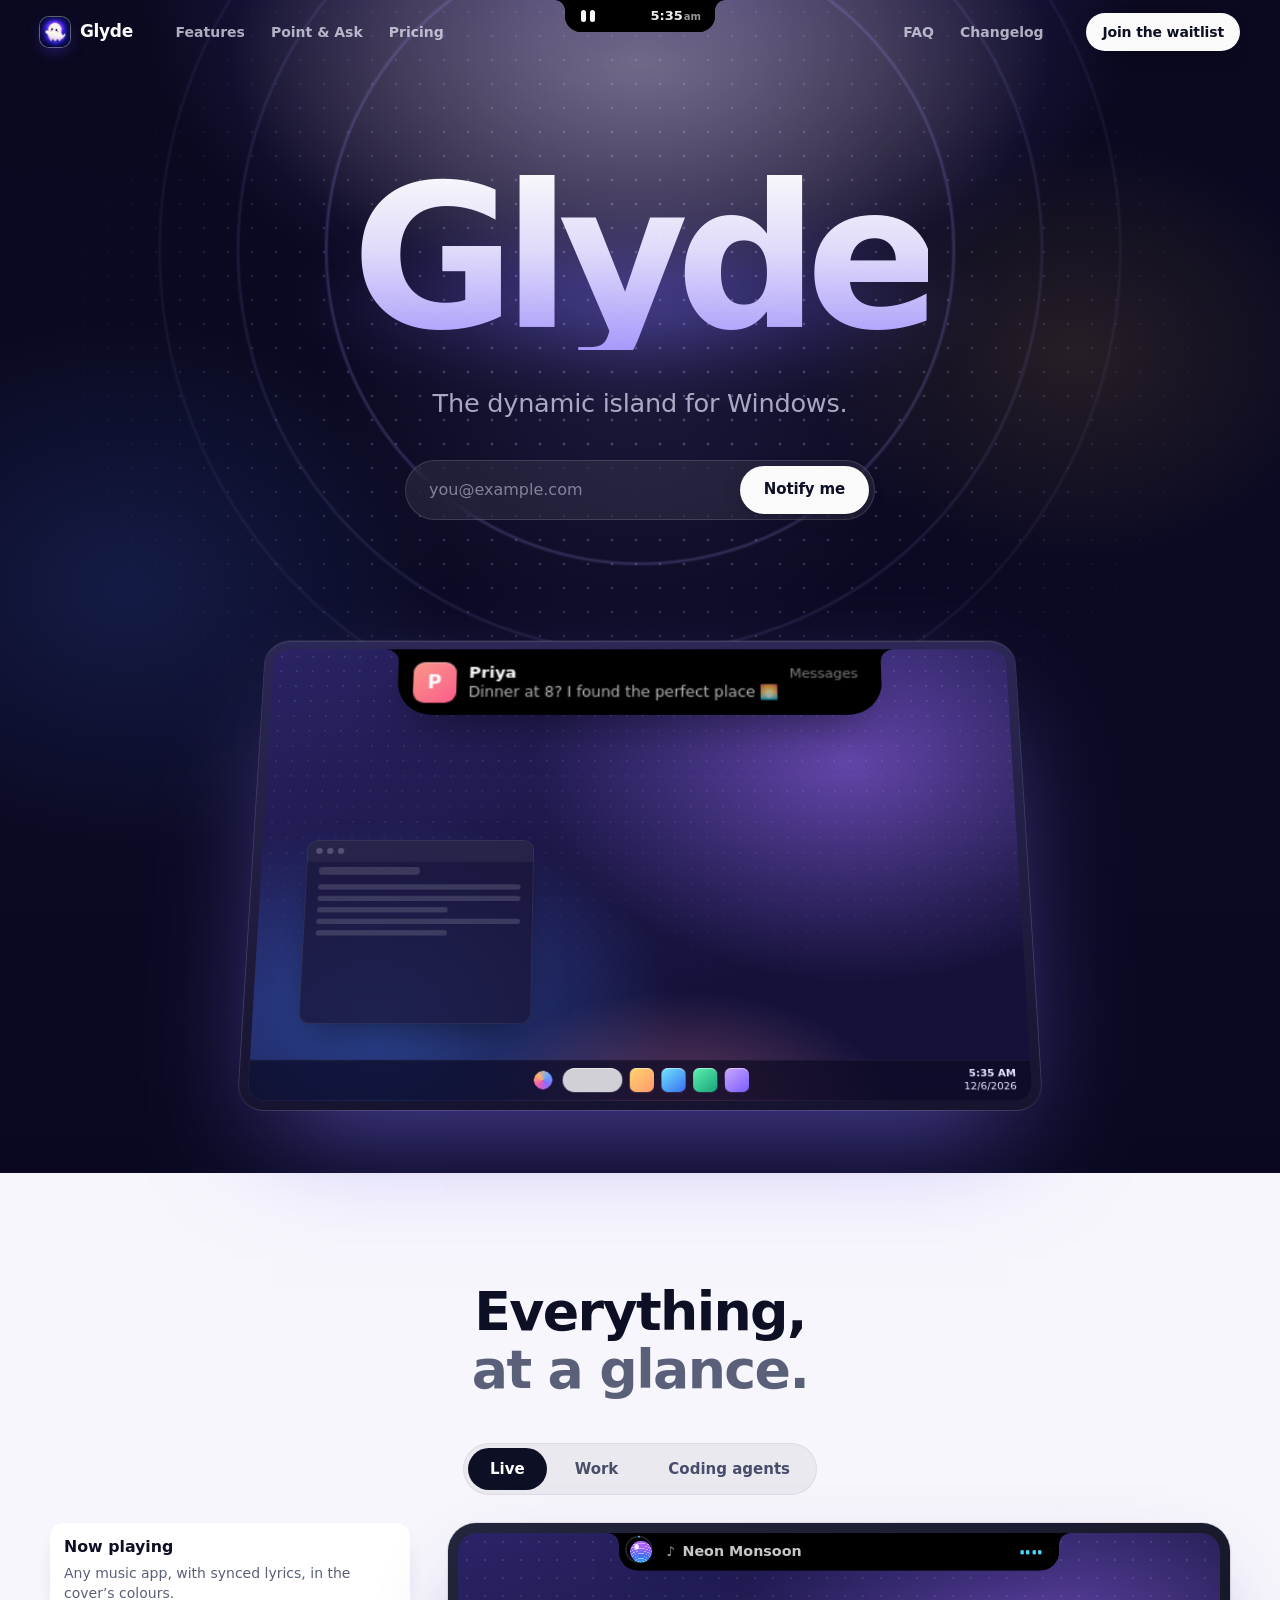
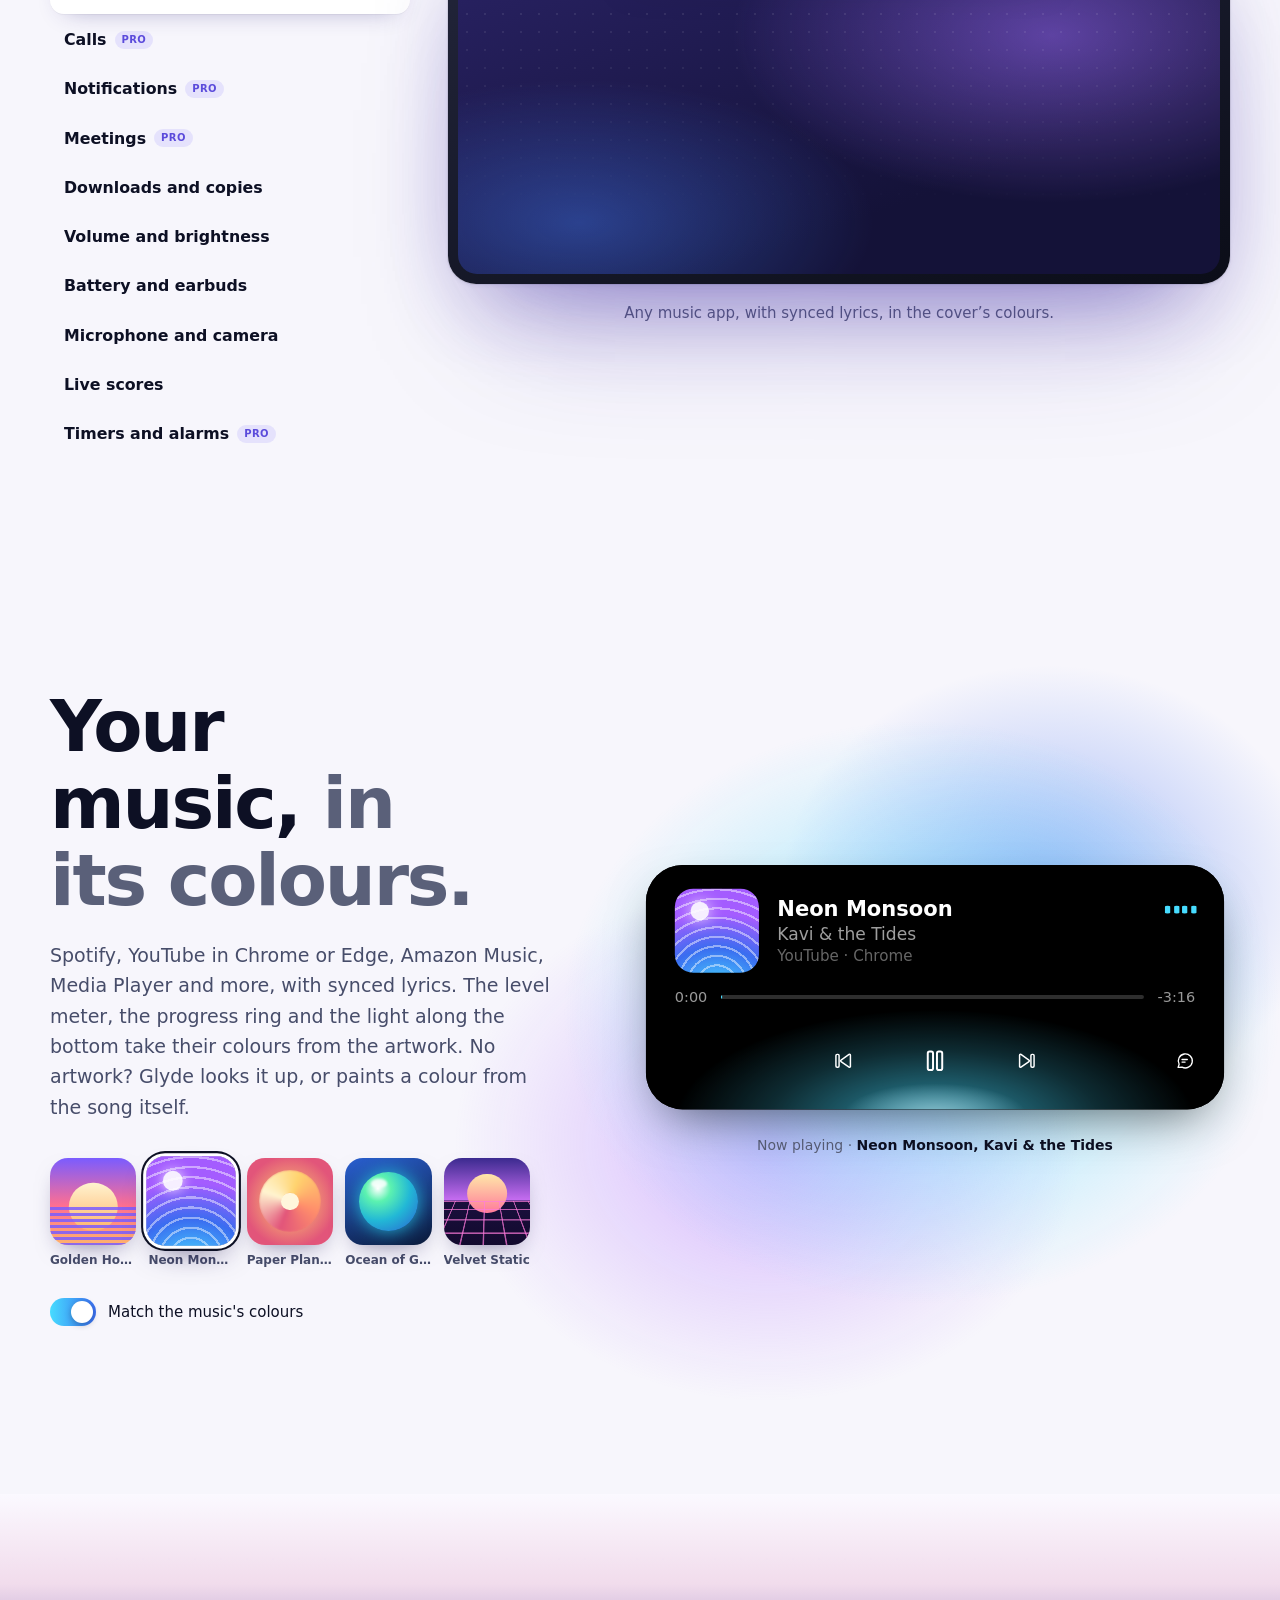
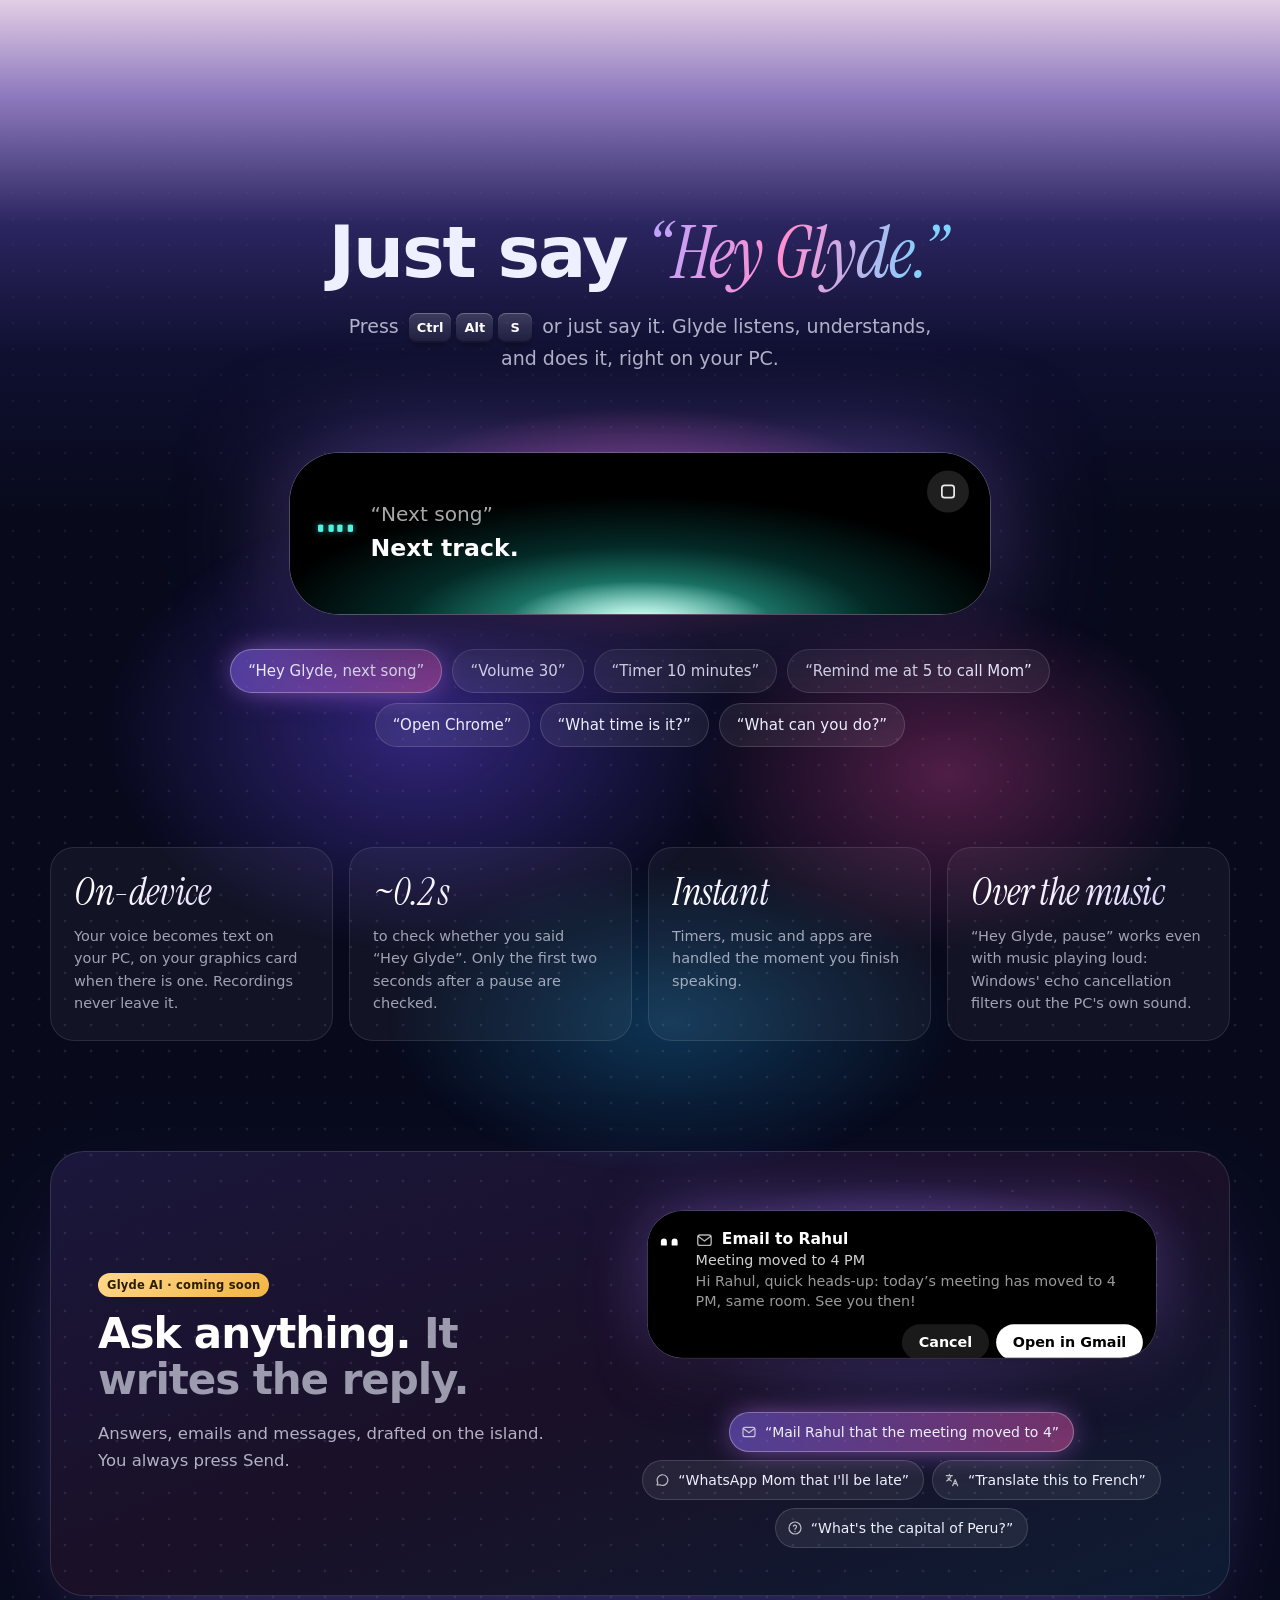
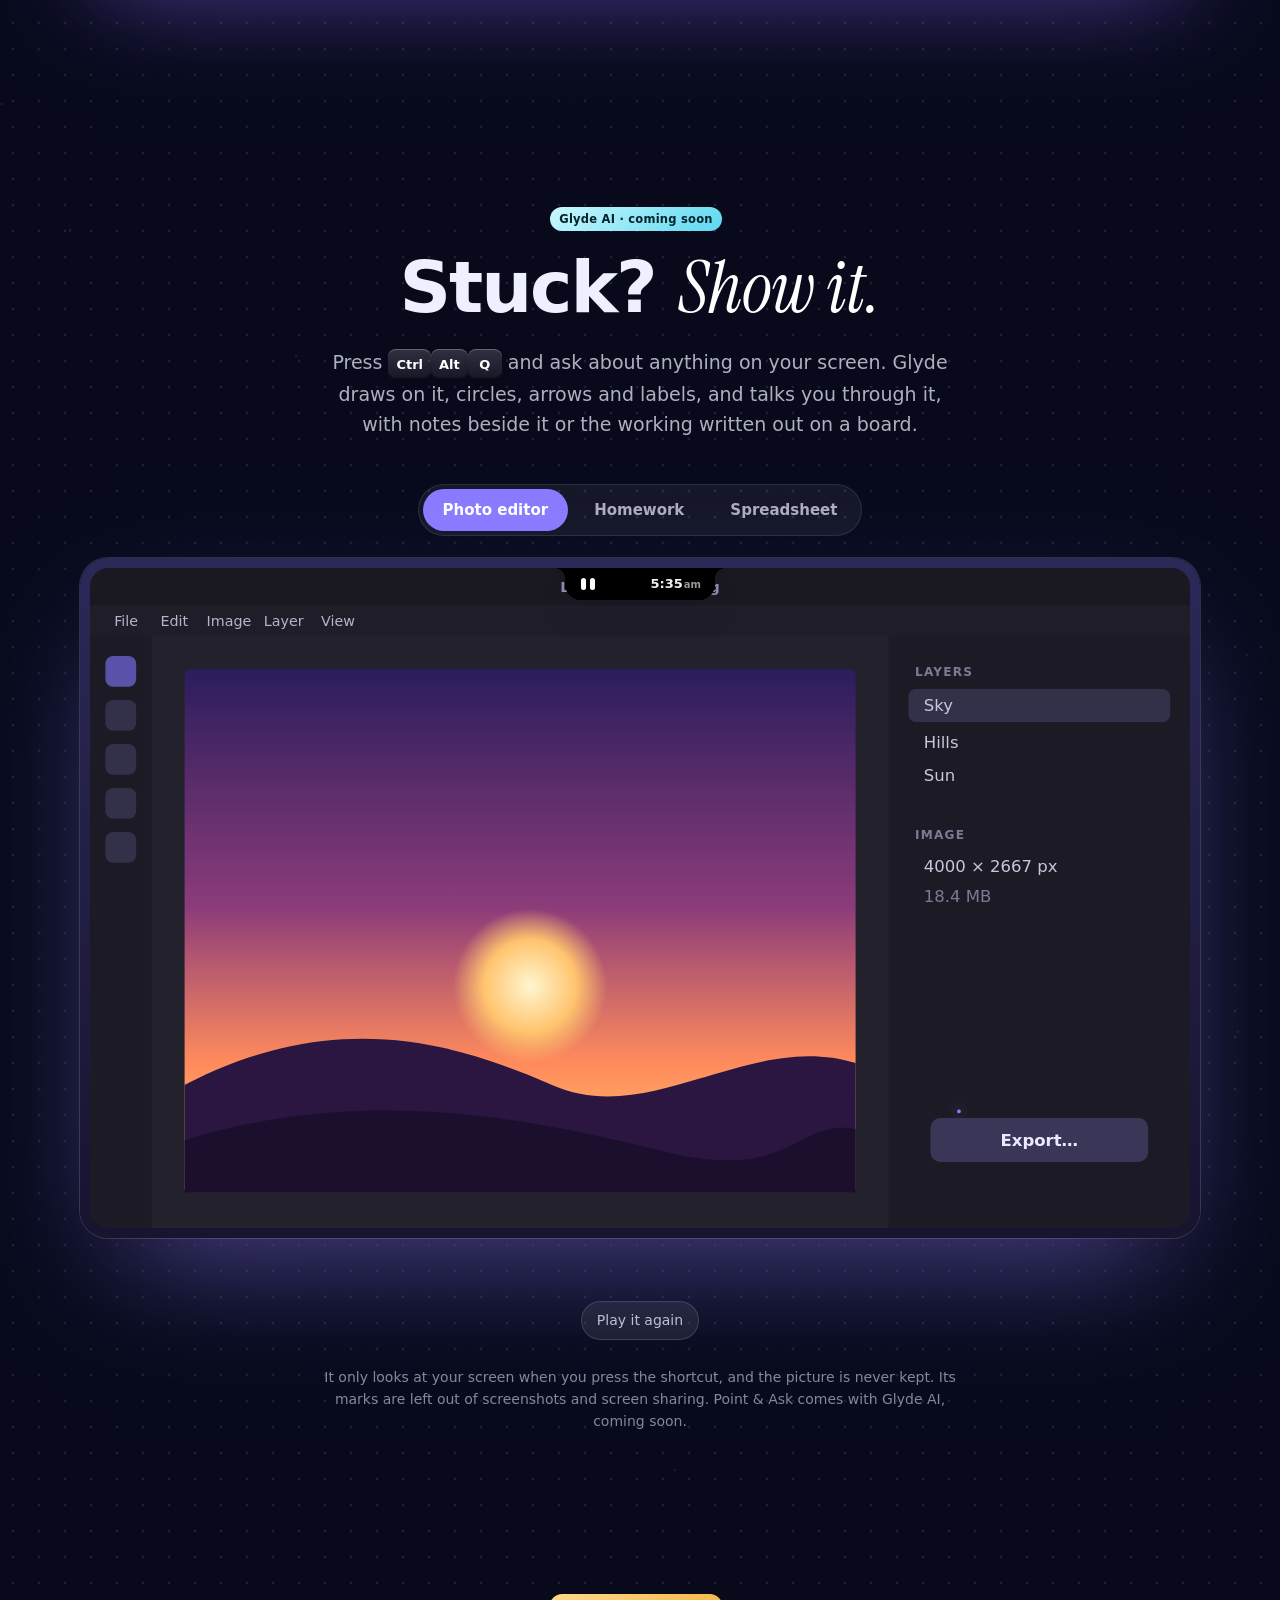
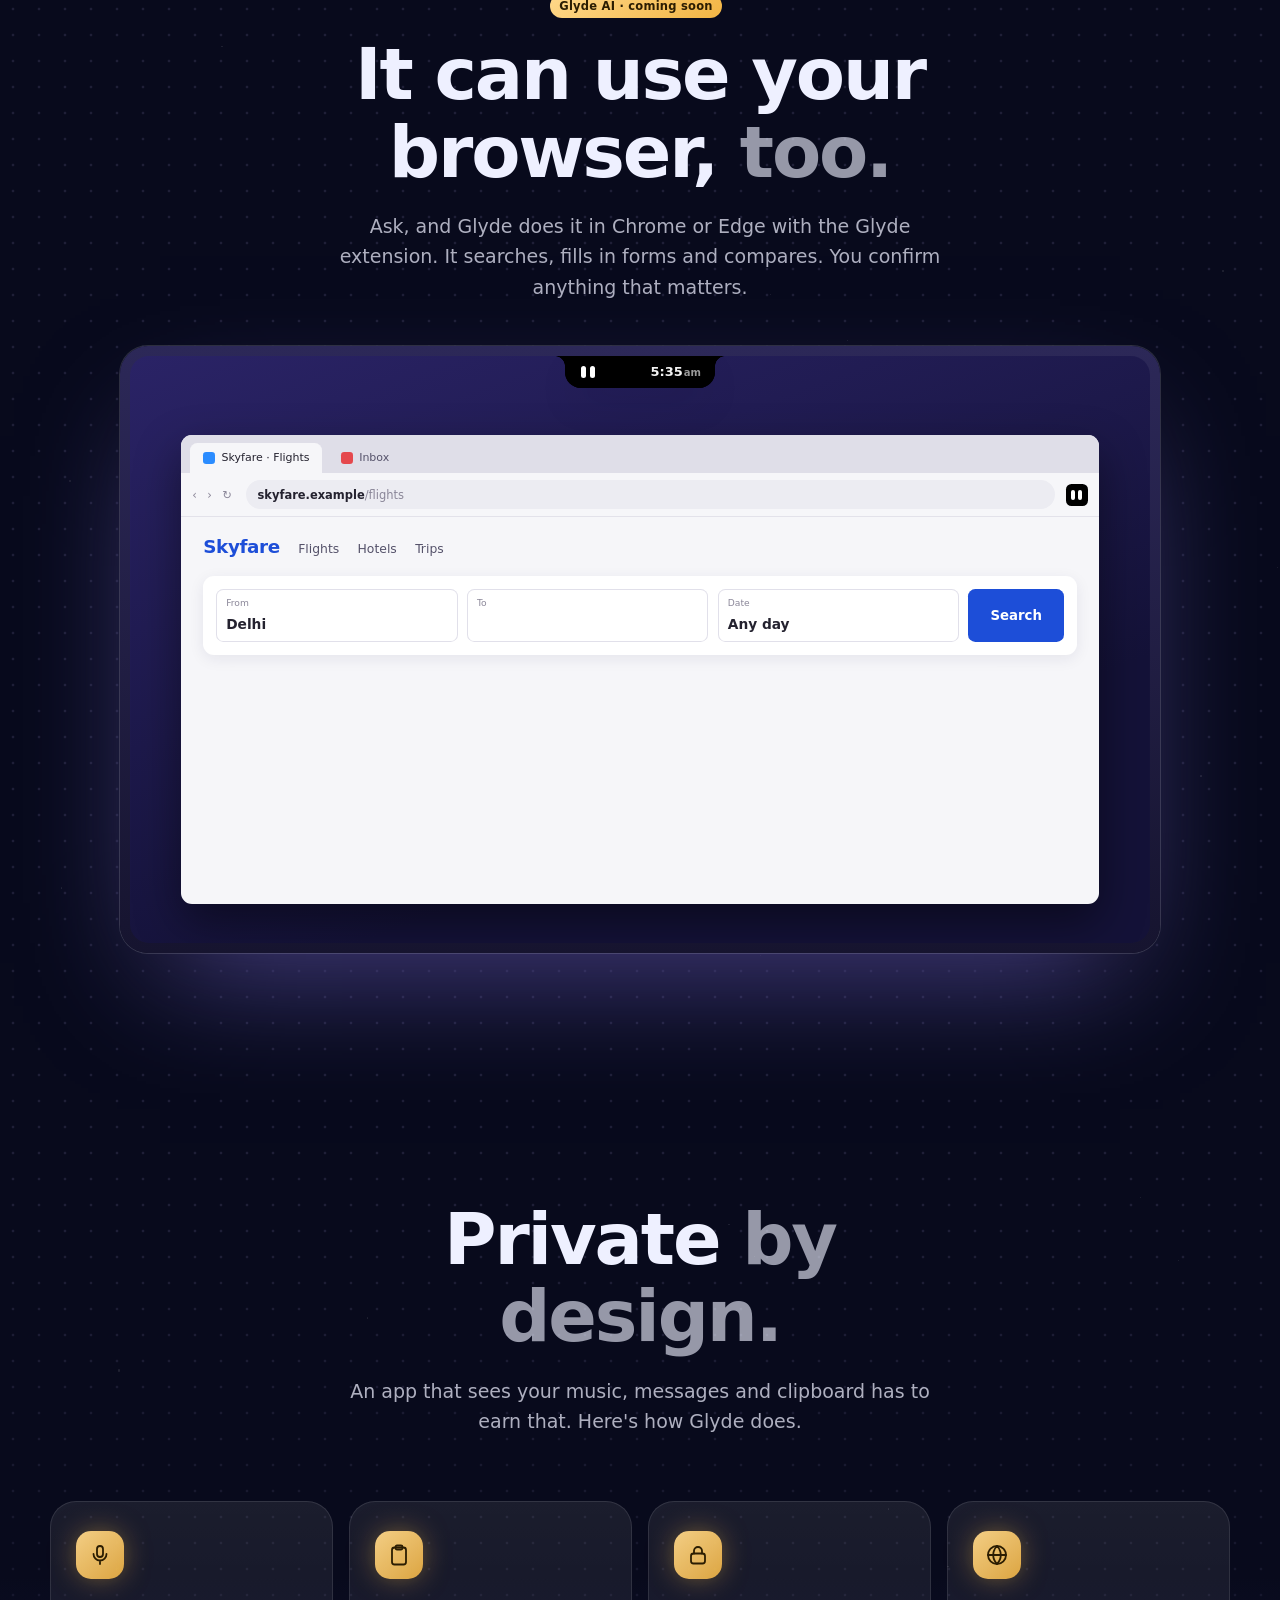
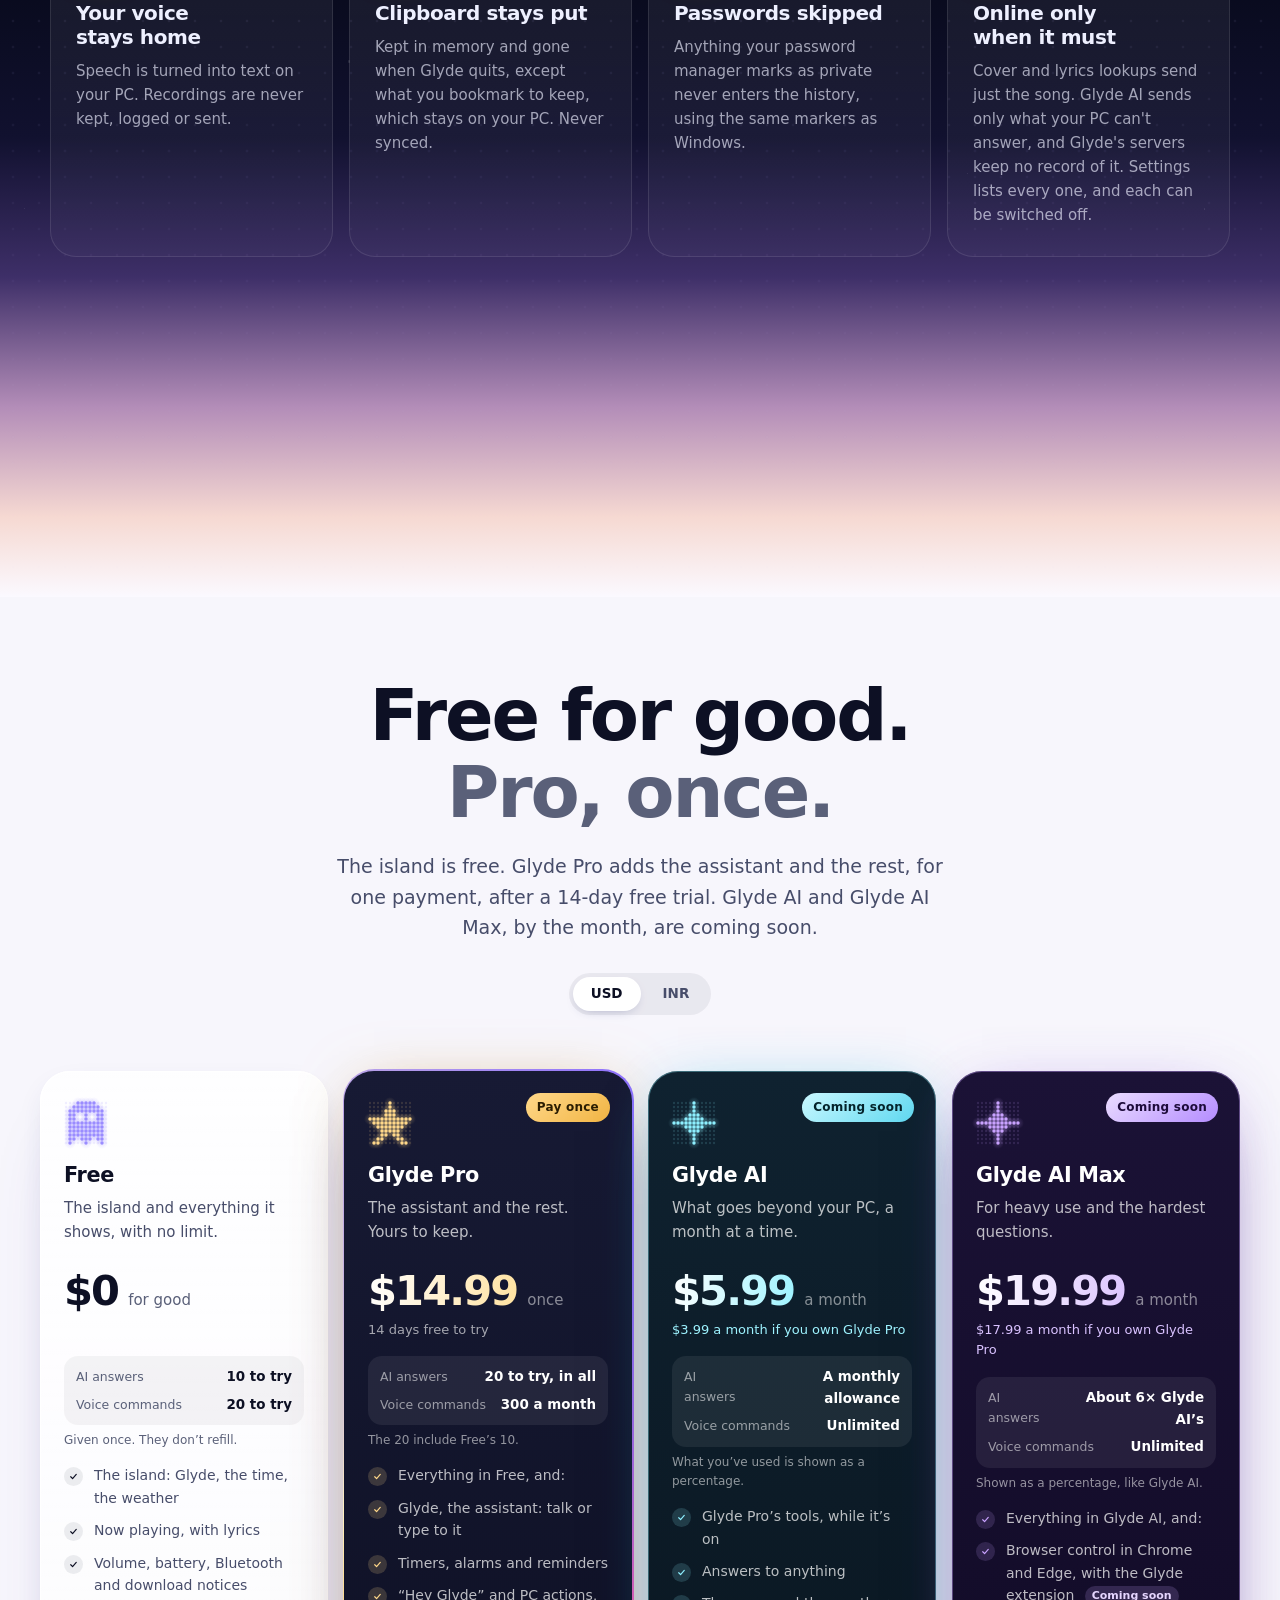
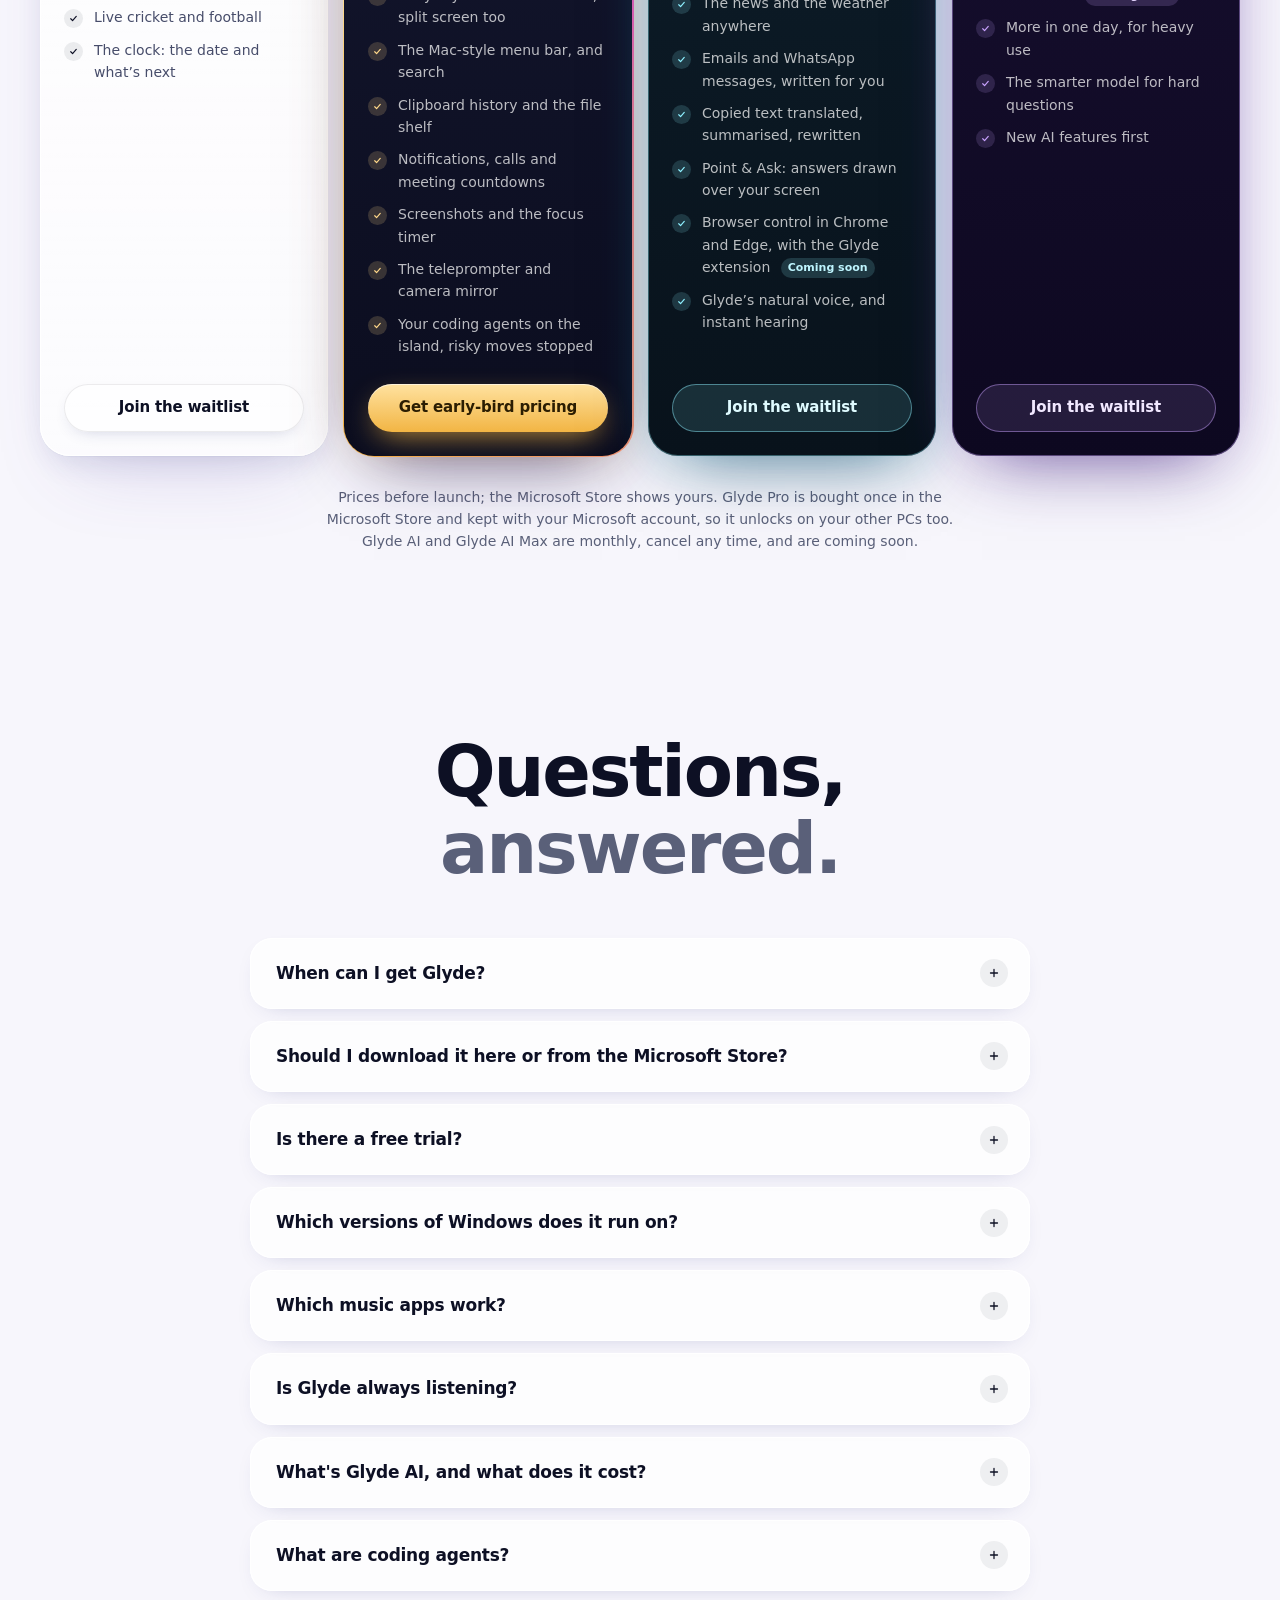
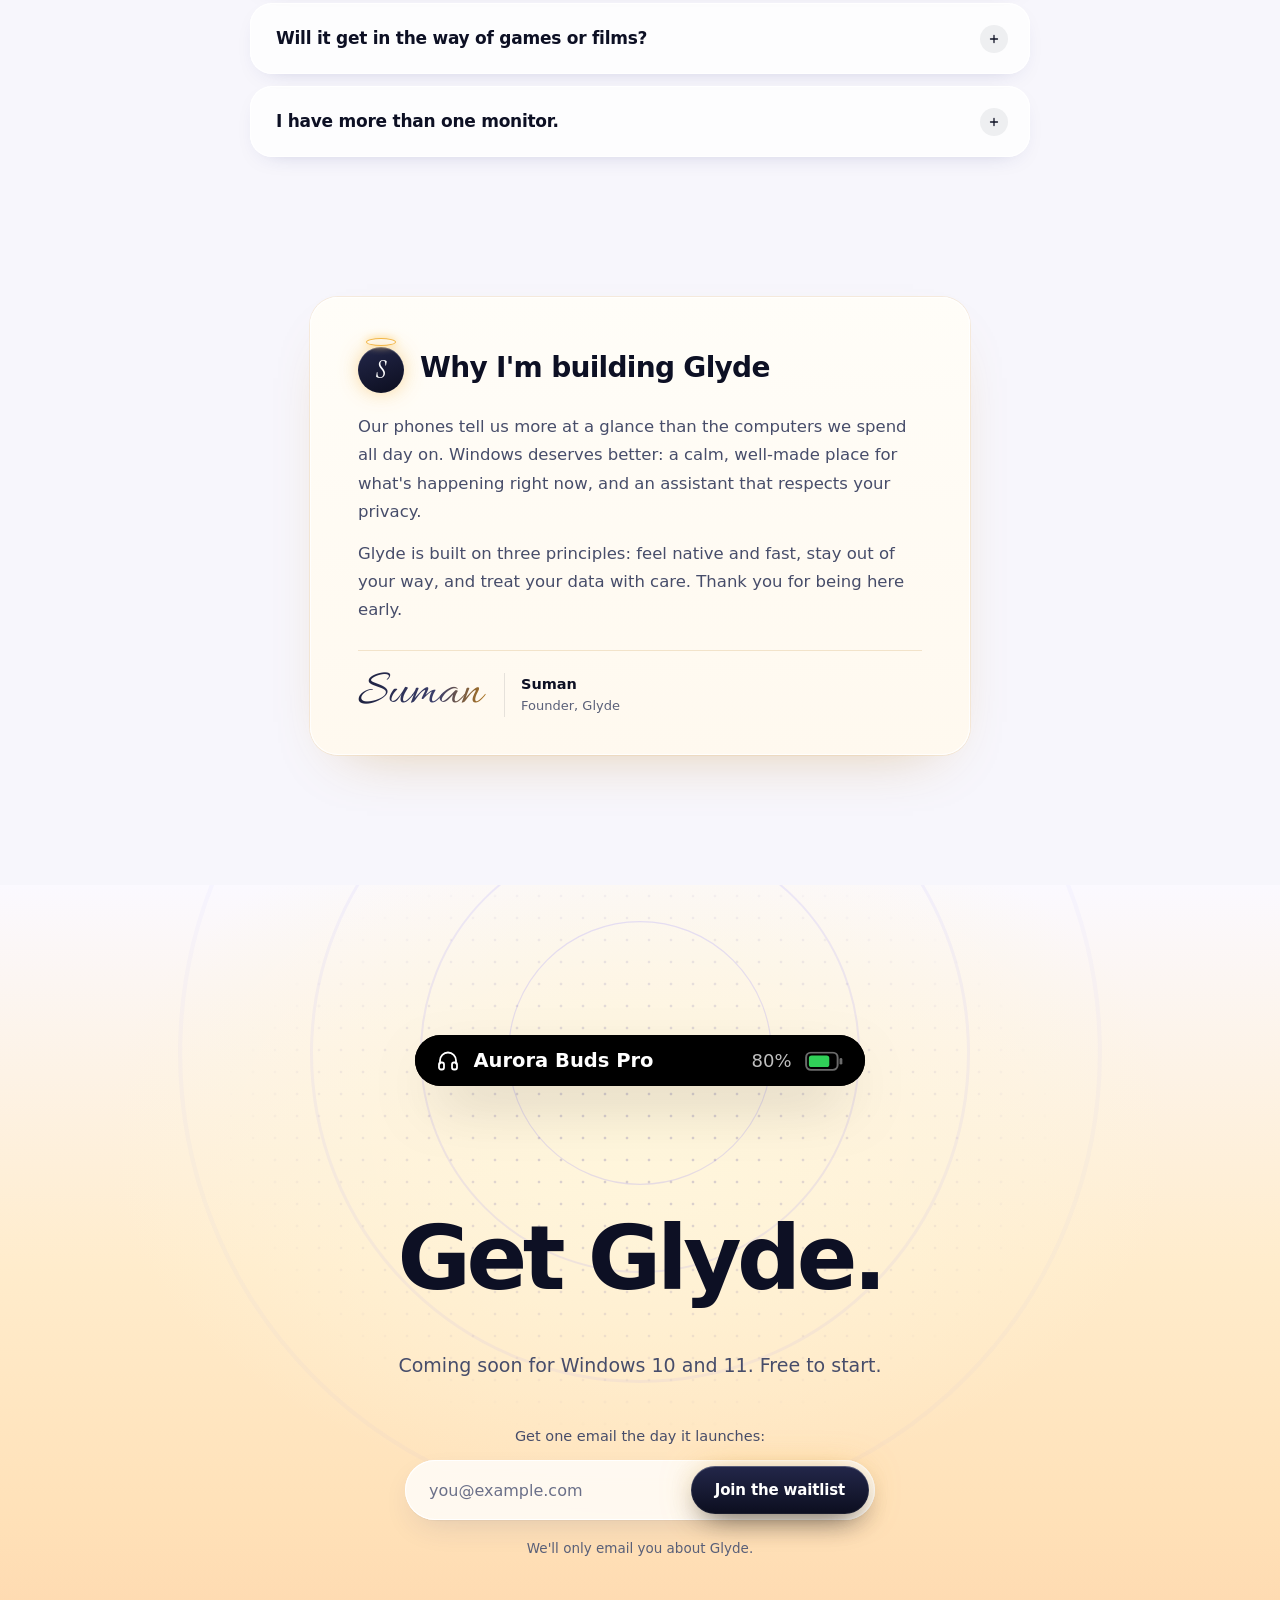
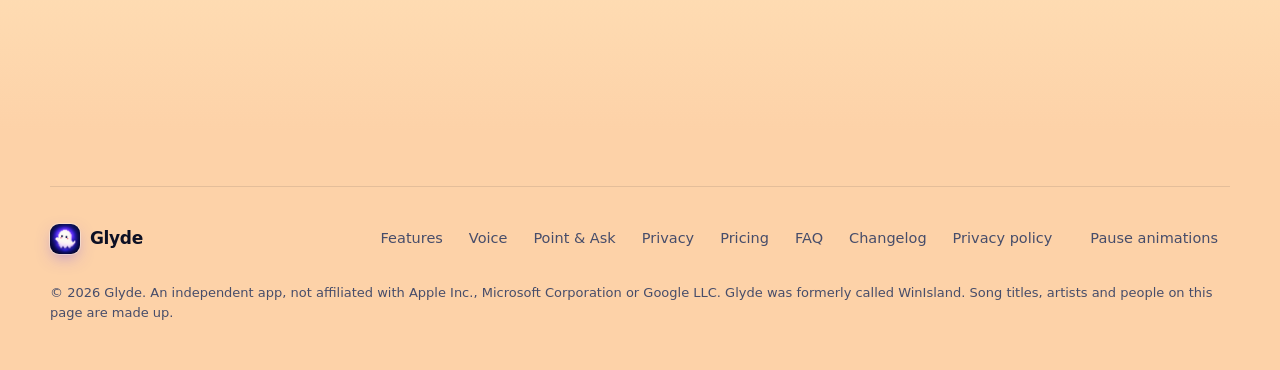
==== commit ddfdb3a1: "Show each plan's limits on the pricing cards Free: 10 AI answers and 20 voice commands to try, given" ====
--- a/index.html
+++ b/index.html
@@ -471,9 +471,11 @@
         <article class="plan reveal">
           <span class="plan-mark" data-dots="ghost" data-dot-color="#9a8cff" aria-hidden="true"></span>
           <h3>Free</h3>
-          <p class="plan-for">The island, and everything it shows you.</p>
+          <p class="plan-for">The island and everything it shows, with no limit.</p>
           <p class="price"><b data-usd="$0" data-inr="₹0">₹0</b><span>for good</span></p>
           <p class="price-pro">&nbsp;</p>
+          <dl class="plan-limits"><div><dt>AI answers</dt><dd>10 to try</dd></div><div><dt>Voice commands</dt><dd>20 to try</dd></div></dl>
+          <p class="plan-limits-note">Given once. They don’t refill.</p>
           <ul>
             <li>The island: Glyde, the time, the weather</li>
             <li>Now playing, with lyrics</li>
@@ -491,6 +493,8 @@
           <p class="plan-for">The assistant and the rest. Yours to keep.</p>
           <p class="price"><b data-usd="$14.99" data-inr="₹699">₹699</b><span>once</span></p>
           <p class="price-pro">14 days free to try</p>
+          <dl class="plan-limits"><div><dt>AI answers</dt><dd>20 to try, in all</dd></div><div><dt>Voice commands</dt><dd>300 a month</dd></div></dl>
+          <p class="plan-limits-note">The 20 include Free’s 10.</p>
           <ul>
             <li>Everything in Free, and:</li>
             <li>Glyde, the assistant: talk or type to it</li>
@@ -513,6 +517,8 @@
           <p class="plan-for">What goes beyond your PC, a month at a time.</p>
           <p class="price"><b data-usd="$5.99" data-inr="₹299">₹299</b><span>a month</span></p>
           <p class="price-pro" data-usd="$3.99 a month if you own Glyde Pro" data-inr="₹199 a month if you own Glyde Pro">₹199 a month if you own Glyde Pro</p>
+          <dl class="plan-limits"><div><dt>AI answers</dt><dd>A monthly allowance</dd></div><div><dt>Voice commands</dt><dd>Unlimited</dd></div></dl>
+          <p class="plan-limits-note">What you’ve used is shown as a percentage.</p>
           <ul>
             <li>Glyde Pro’s tools, while it’s on</li>
             <li>Answers to anything</li>
@@ -533,10 +539,11 @@
           <p class="plan-for">For heavy use and the hardest questions.</p>
           <p class="price"><b data-usd="$19.99" data-inr="₹1,499">₹1,499</b><span>a month</span></p>
           <p class="price-pro" data-usd="$17.99 a month if you own Glyde Pro" data-inr="₹1,349 a month if you own Glyde Pro">₹1,349 a month if you own Glyde Pro</p>
+          <dl class="plan-limits"><div><dt>AI answers</dt><dd>About 6× Glyde AI’s</dd></div><div><dt>Voice commands</dt><dd>Unlimited</dd></div></dl>
+          <p class="plan-limits-note">Shown as a percentage, like Glyde AI.</p>
           <ul>
             <li>Everything in Glyde AI, and:</li>
             <li>Browser control in Chrome and Edge, with the Glyde extension <span class="li-soon">Coming soon</span></li>
-            <li>About six times as much AI each month</li>
             <li>More in one day, for heavy use</li>
             <li>The smarter model for hard questions</li>
             <li>New AI features first</li>
@@ -563,7 +570,7 @@
         </details>
         <details class="reveal">
           <summary>Is there a free trial?</summary>
-          <div class="faq-a"><p>Yes. Everything in Glyde Pro is unlocked for the first 14 days. After that, Glyde stays free: the island, music and lyrics, the notices, live scores and the clock are yours for good.</p></div>
+          <div class="faq-a"><p>Yes. Everything in Glyde Pro is unlocked for the first 14 days. After that, the island, music and lyrics, the notices, live scores and the clock stay free for good, with no limit. Free also comes with 10 AI answers and 20 voice commands to try. They’re given once and don’t refill; Glyde Pro raises that to 20 answers in all and 300 voice commands a month.</p></div>
         </details>
         <details class="reveal">
           <summary>Which versions of Windows does it run on?</summary>
--- a/polish.css
+++ b/polish.css
@@ -704,3 +704,14 @@
 @media (prefers-reduced-motion: reduce) { .bc-pointer, .bc-results, .bc-row { transition: none; } }
 .screen.fx-device { aspect-ratio: 16 / 7.4; }
 @media (max-width: 860px) { .screen.fx-device { aspect-ratio: 16 / 10; } }
+
+/* ============================== PRICING: each plan's limits, in the same two rows on every card ============================== */
+.plan-limits { margin: 16px 0 0; padding: 10px 12px; border-radius: 14px; background: rgba(13, 16, 36, .045); display: grid; gap: 6px; }
+.plan-limits div { display: flex; align-items: baseline; justify-content: space-between; gap: 10px; }
+.plan-limits dt { font-size: .78rem; color: var(--ink-3); }
+.plan-limits dd { margin: 0; font-size: .84rem; font-weight: 650; color: var(--ink); text-align: right; }
+.plan-limits-note { margin-top: 6px; font-size: .75rem; color: var(--ink-3); min-height: 1.2em; }
+.plan.pro .plan-limits, .plan.ai .plan-limits { background: rgba(255, 255, 255, .07); }
+.plan.pro .plan-limits dt, .plan.ai .plan-limits dt, .plan.pro .plan-limits-note, .plan.ai .plan-limits-note { color: rgba(255, 255, 255, .55); }
+.plan.pro .plan-limits dd, .plan.ai .plan-limits dd { color: #fff; }
+.plans.four .plan ul { margin-top: 14px; }
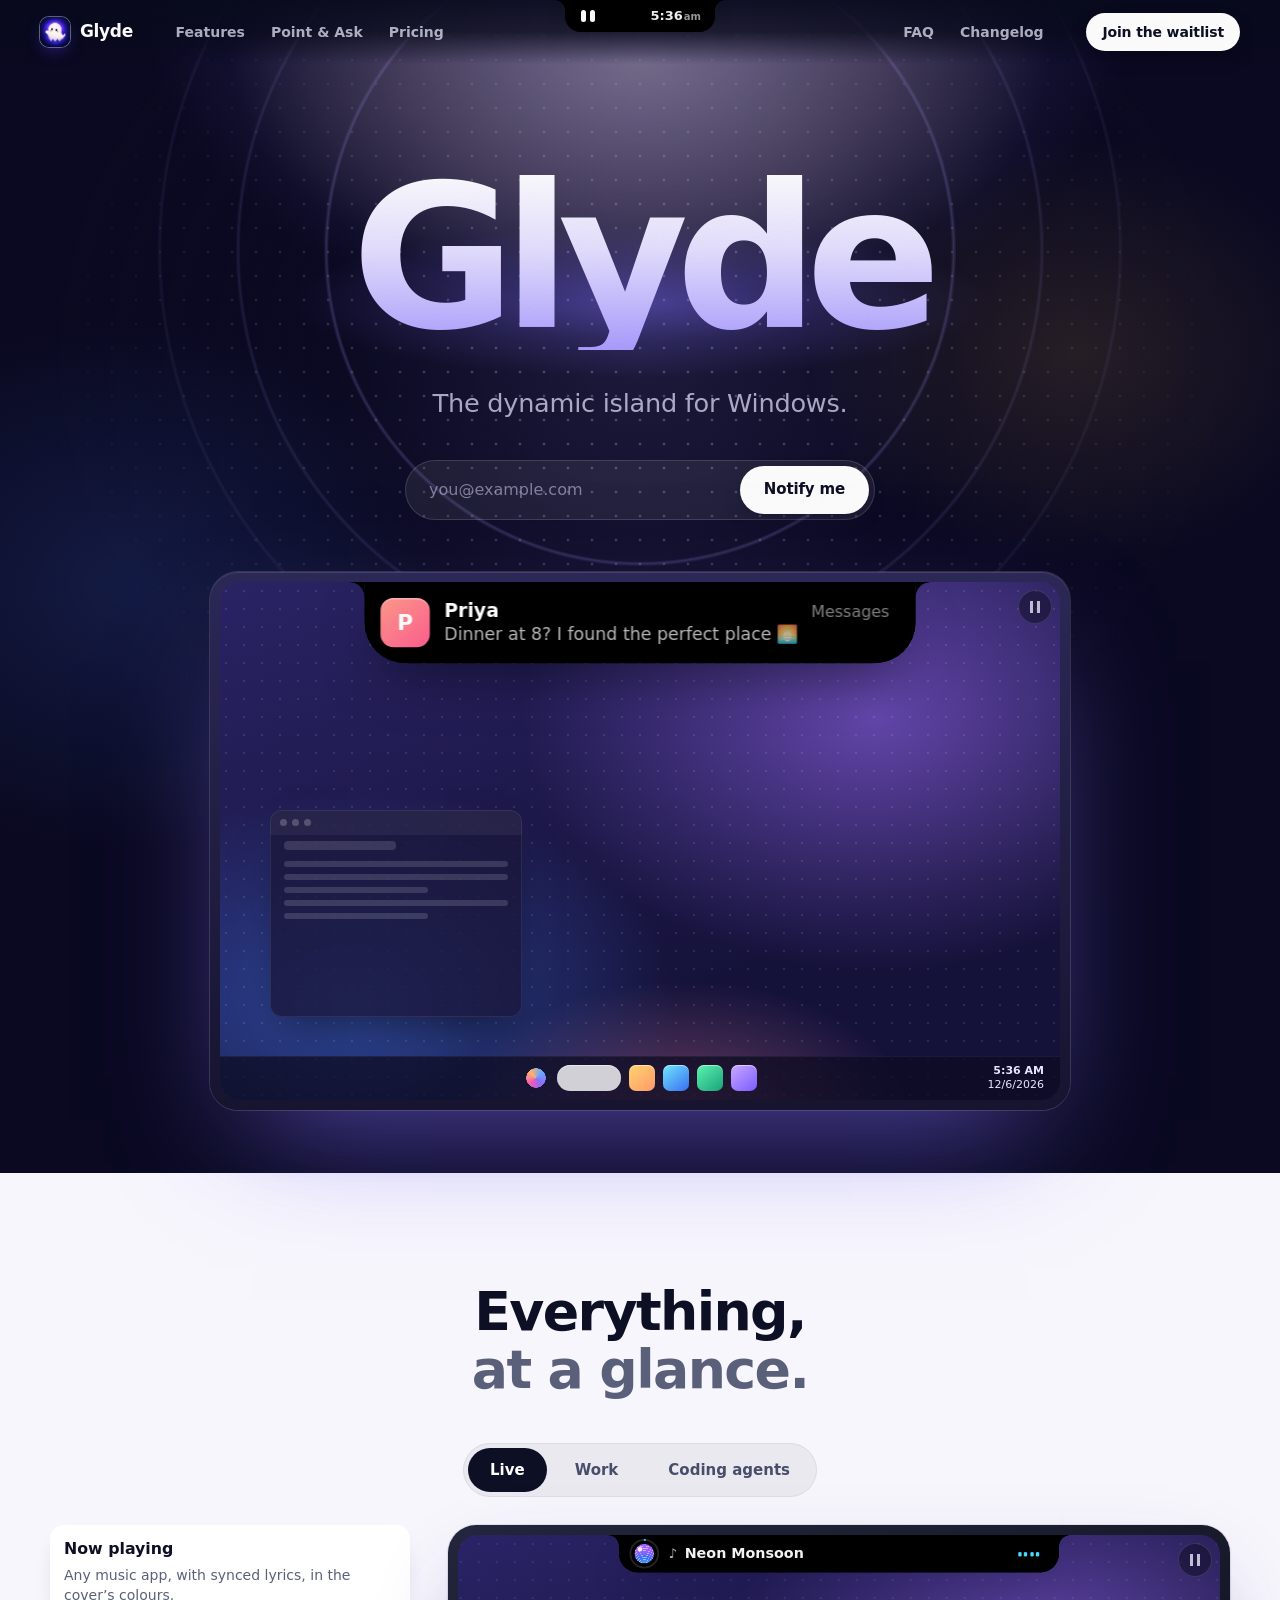
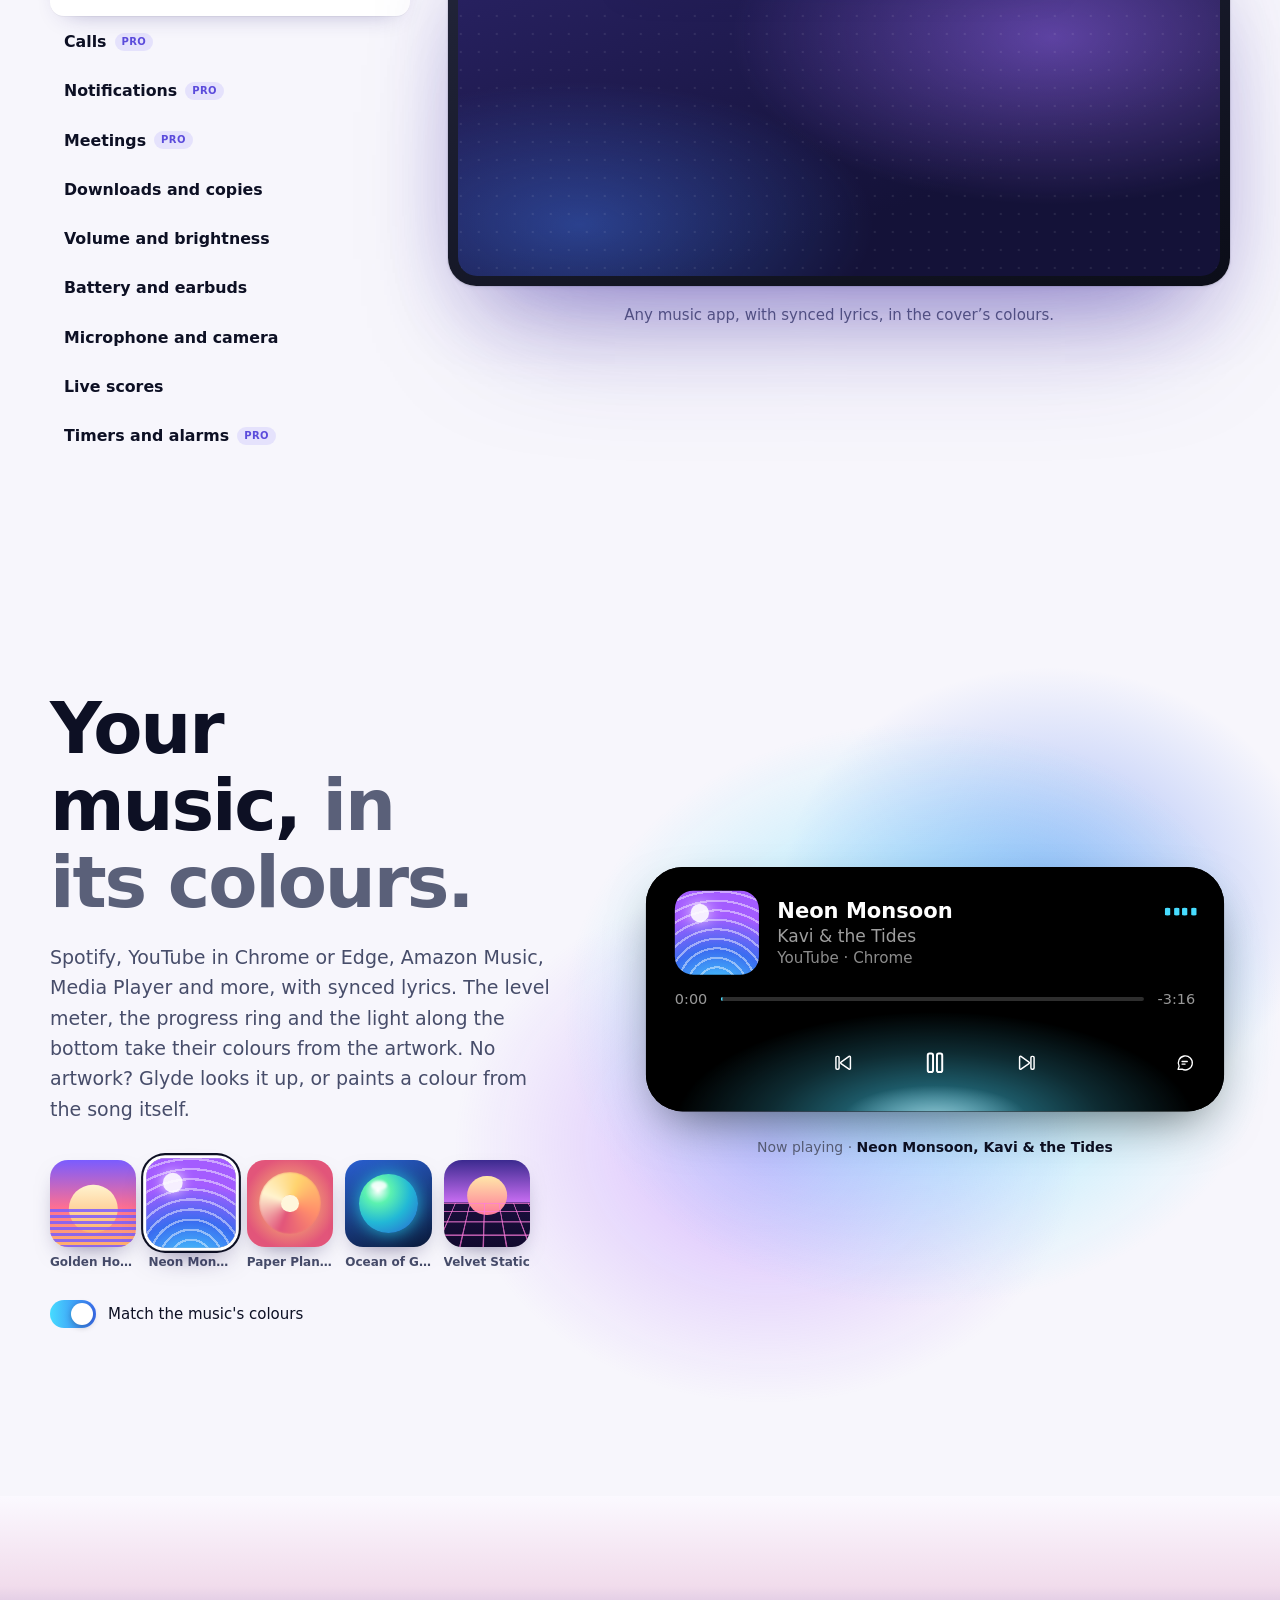
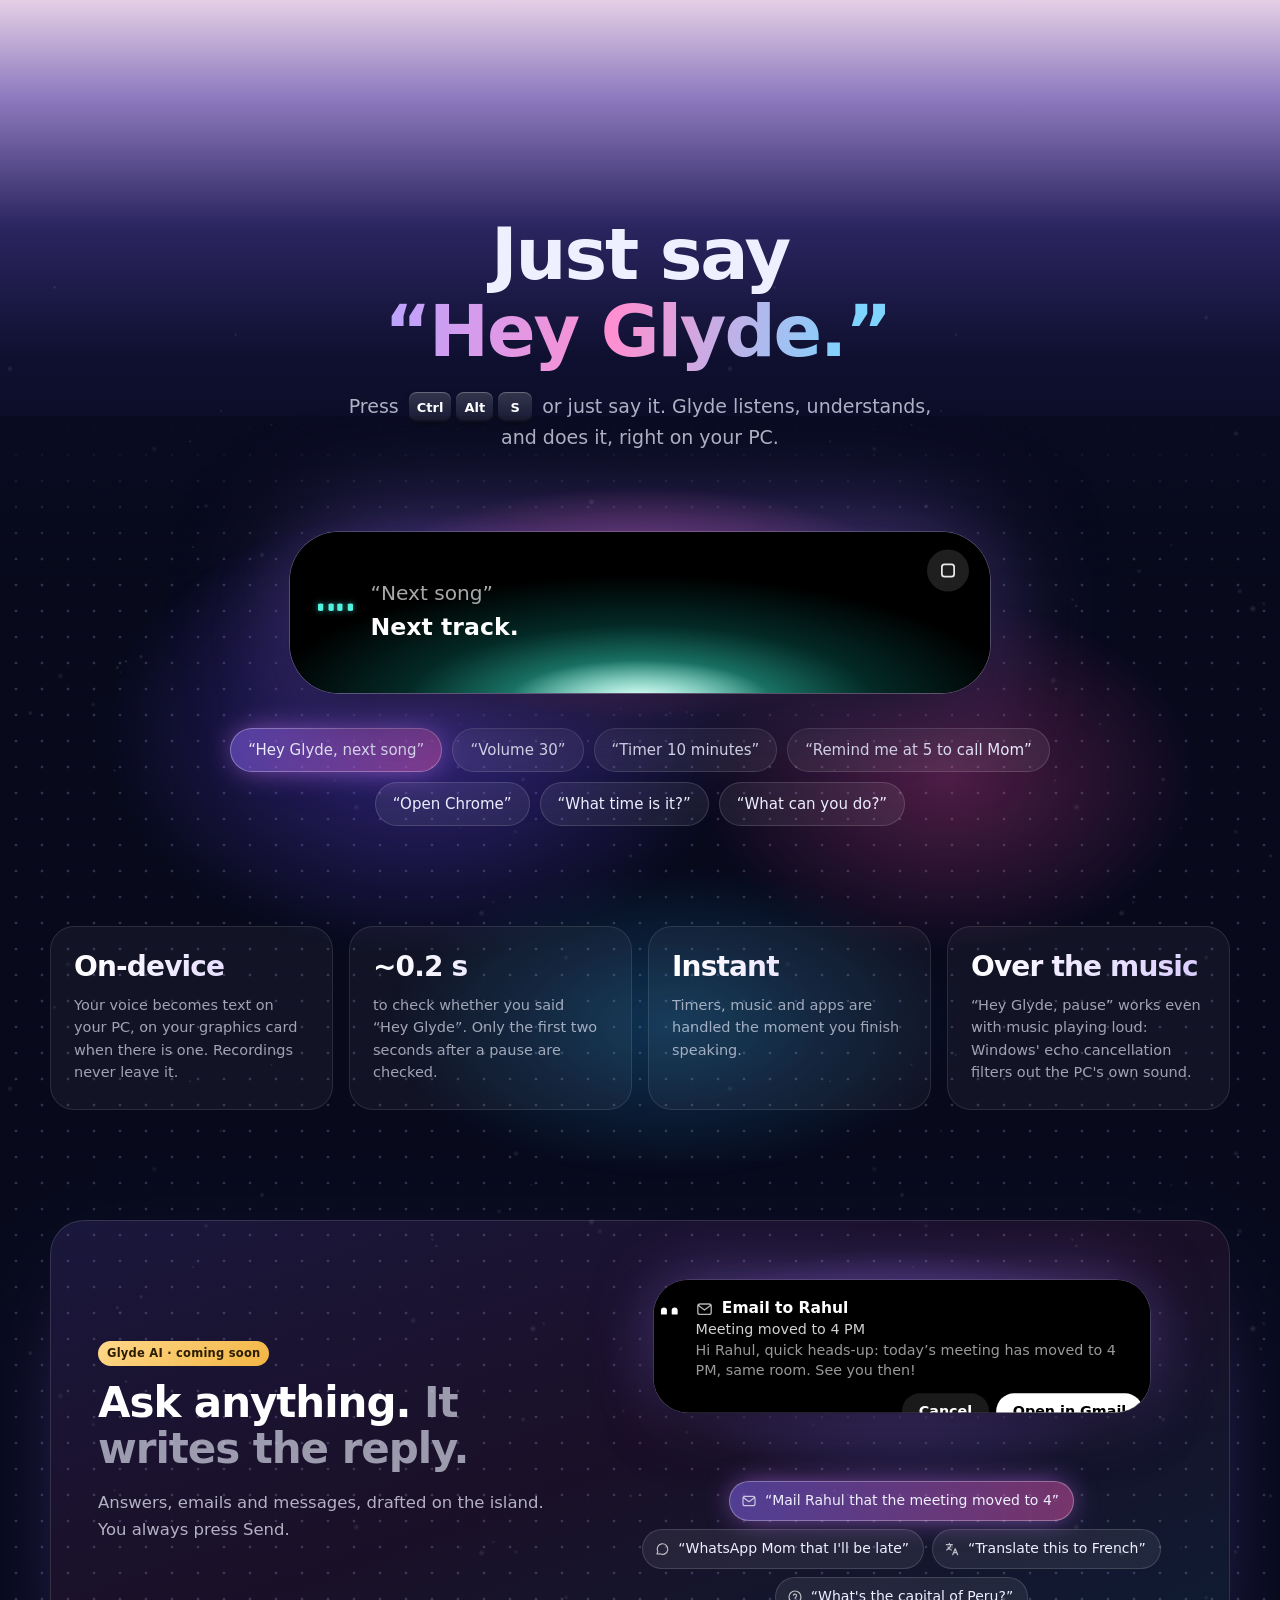
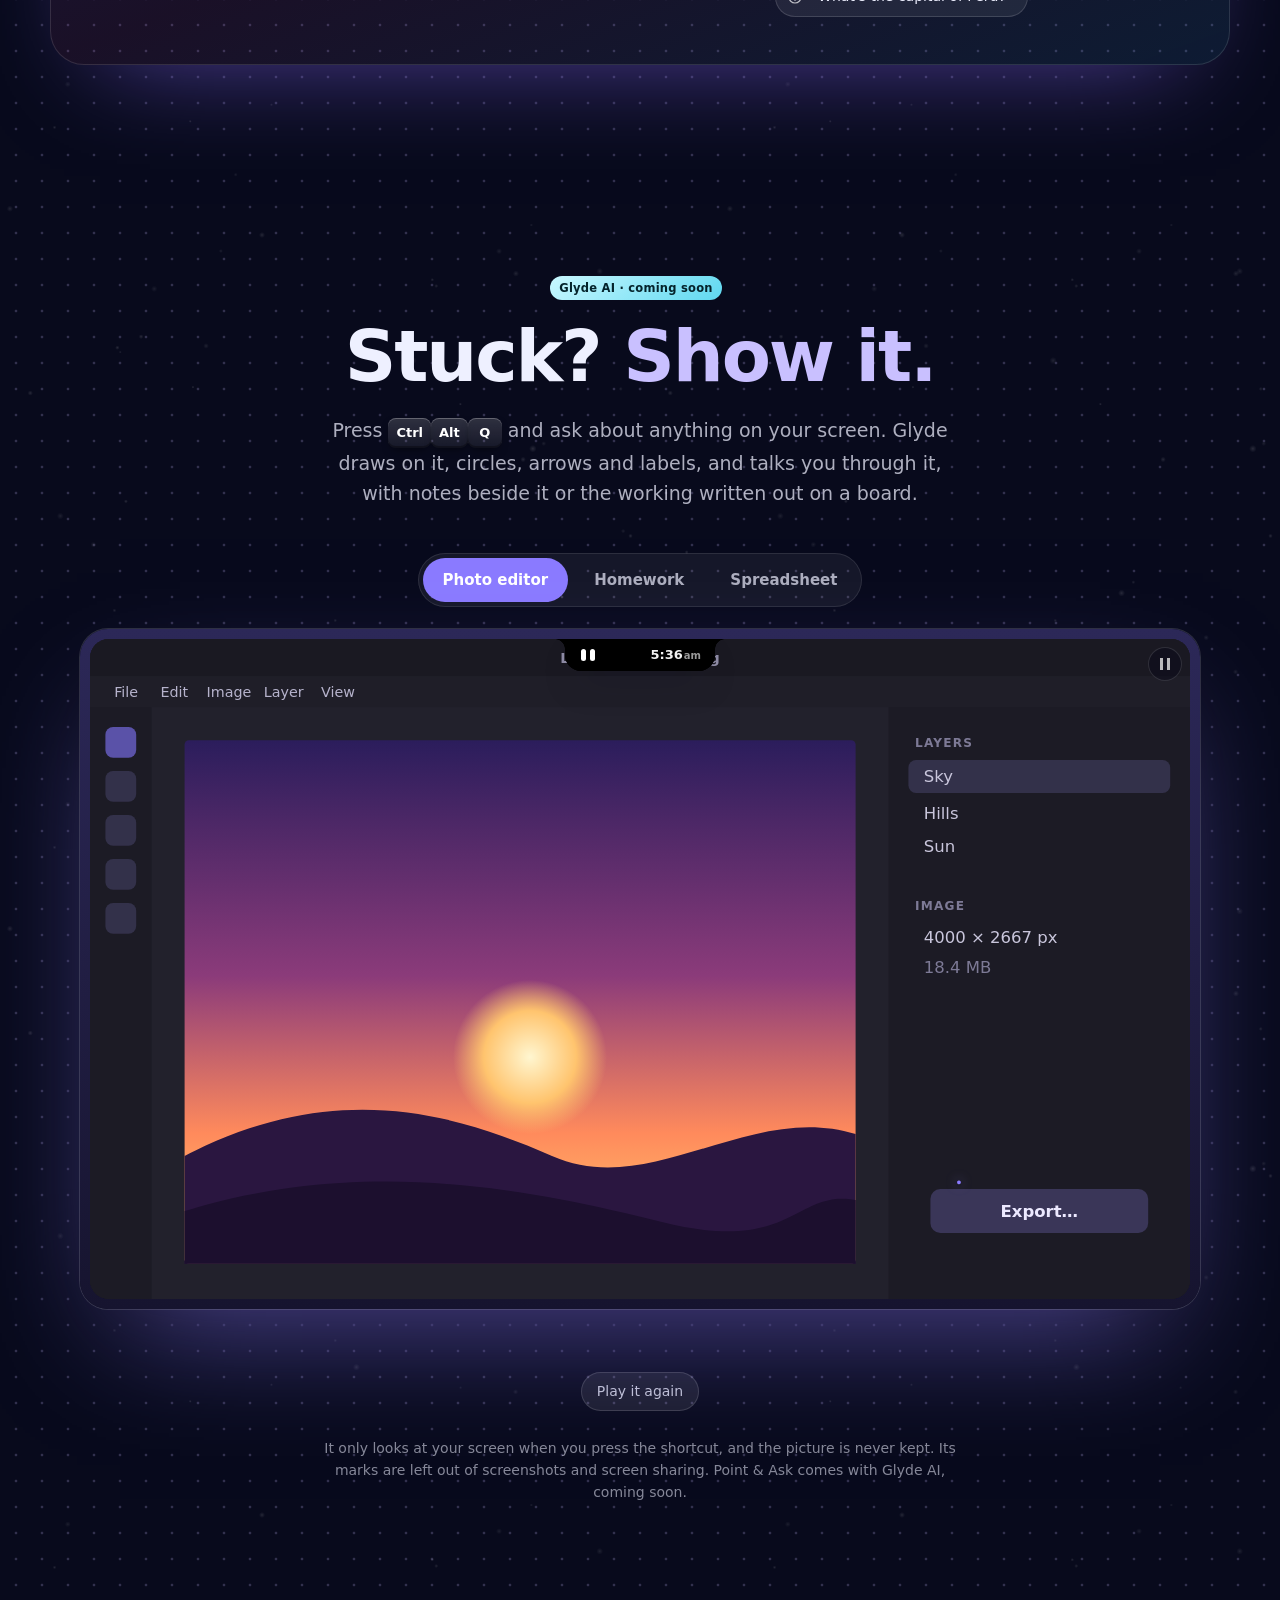
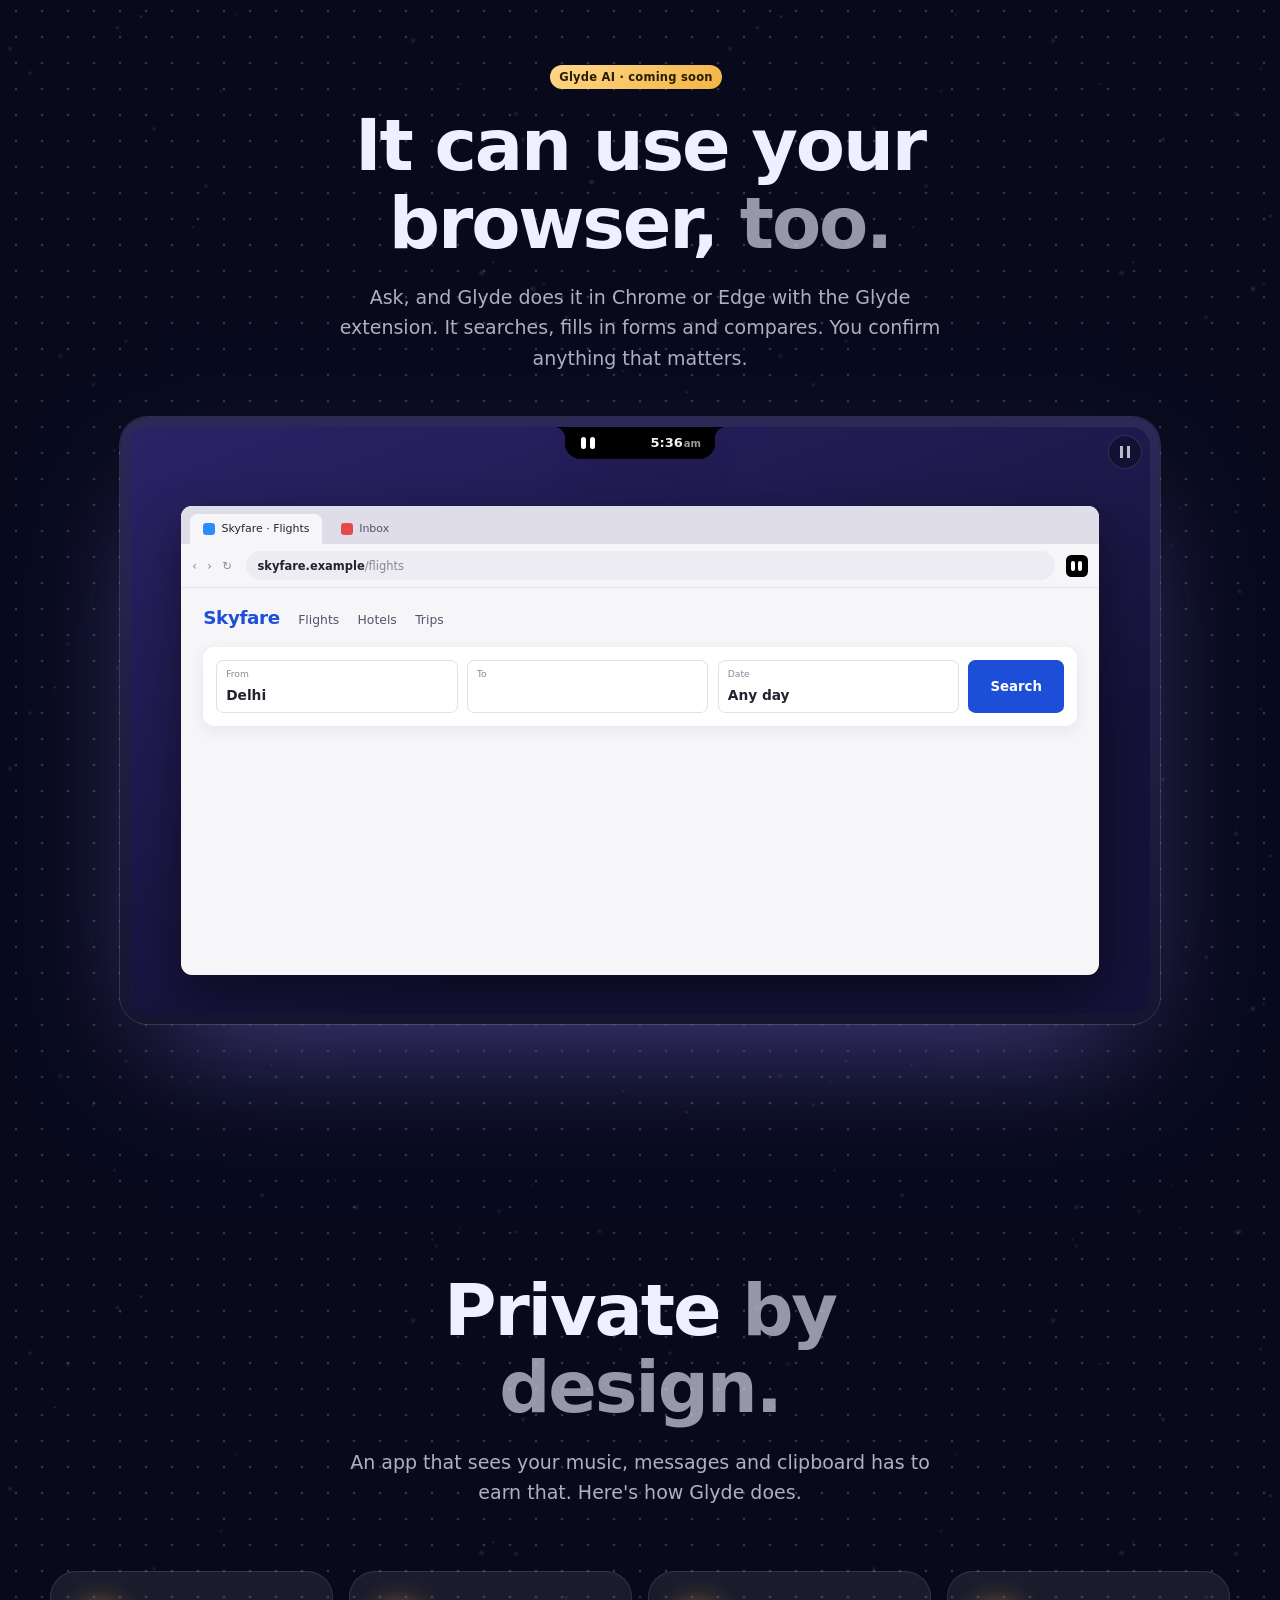
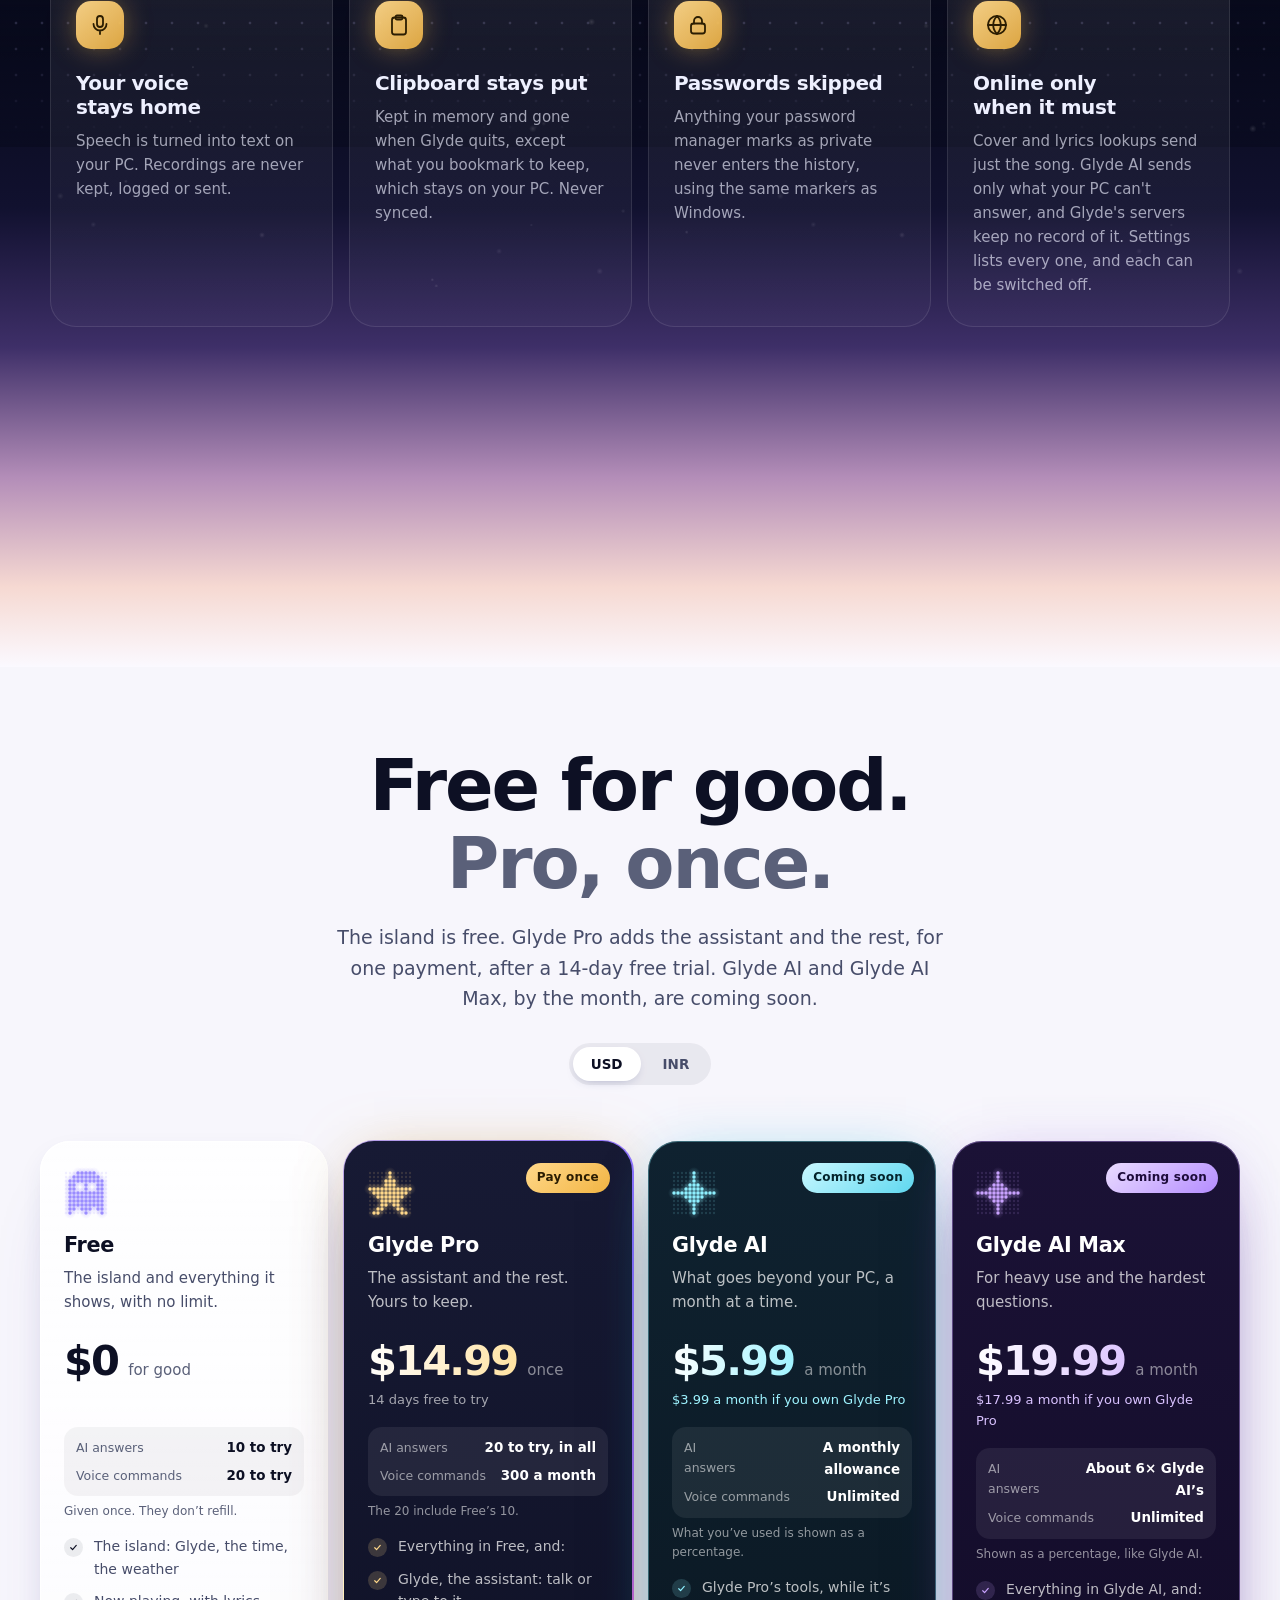
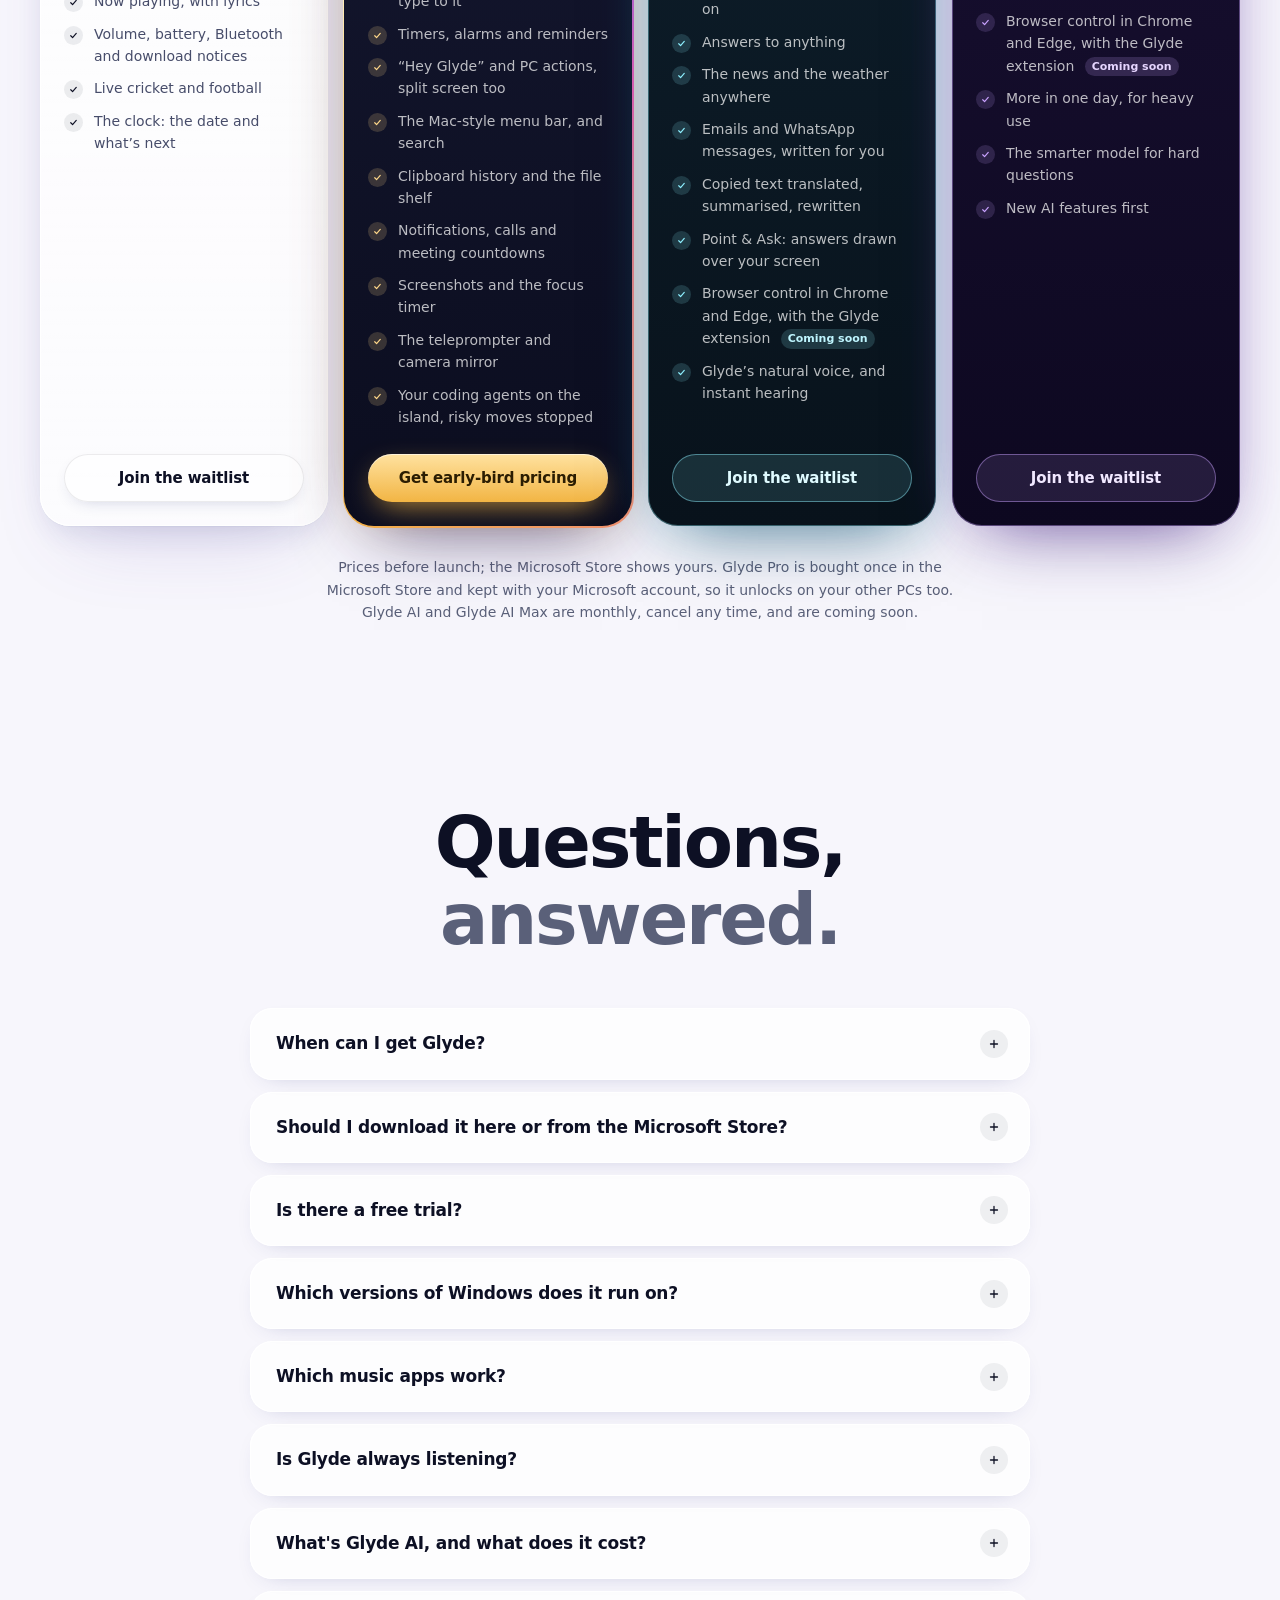
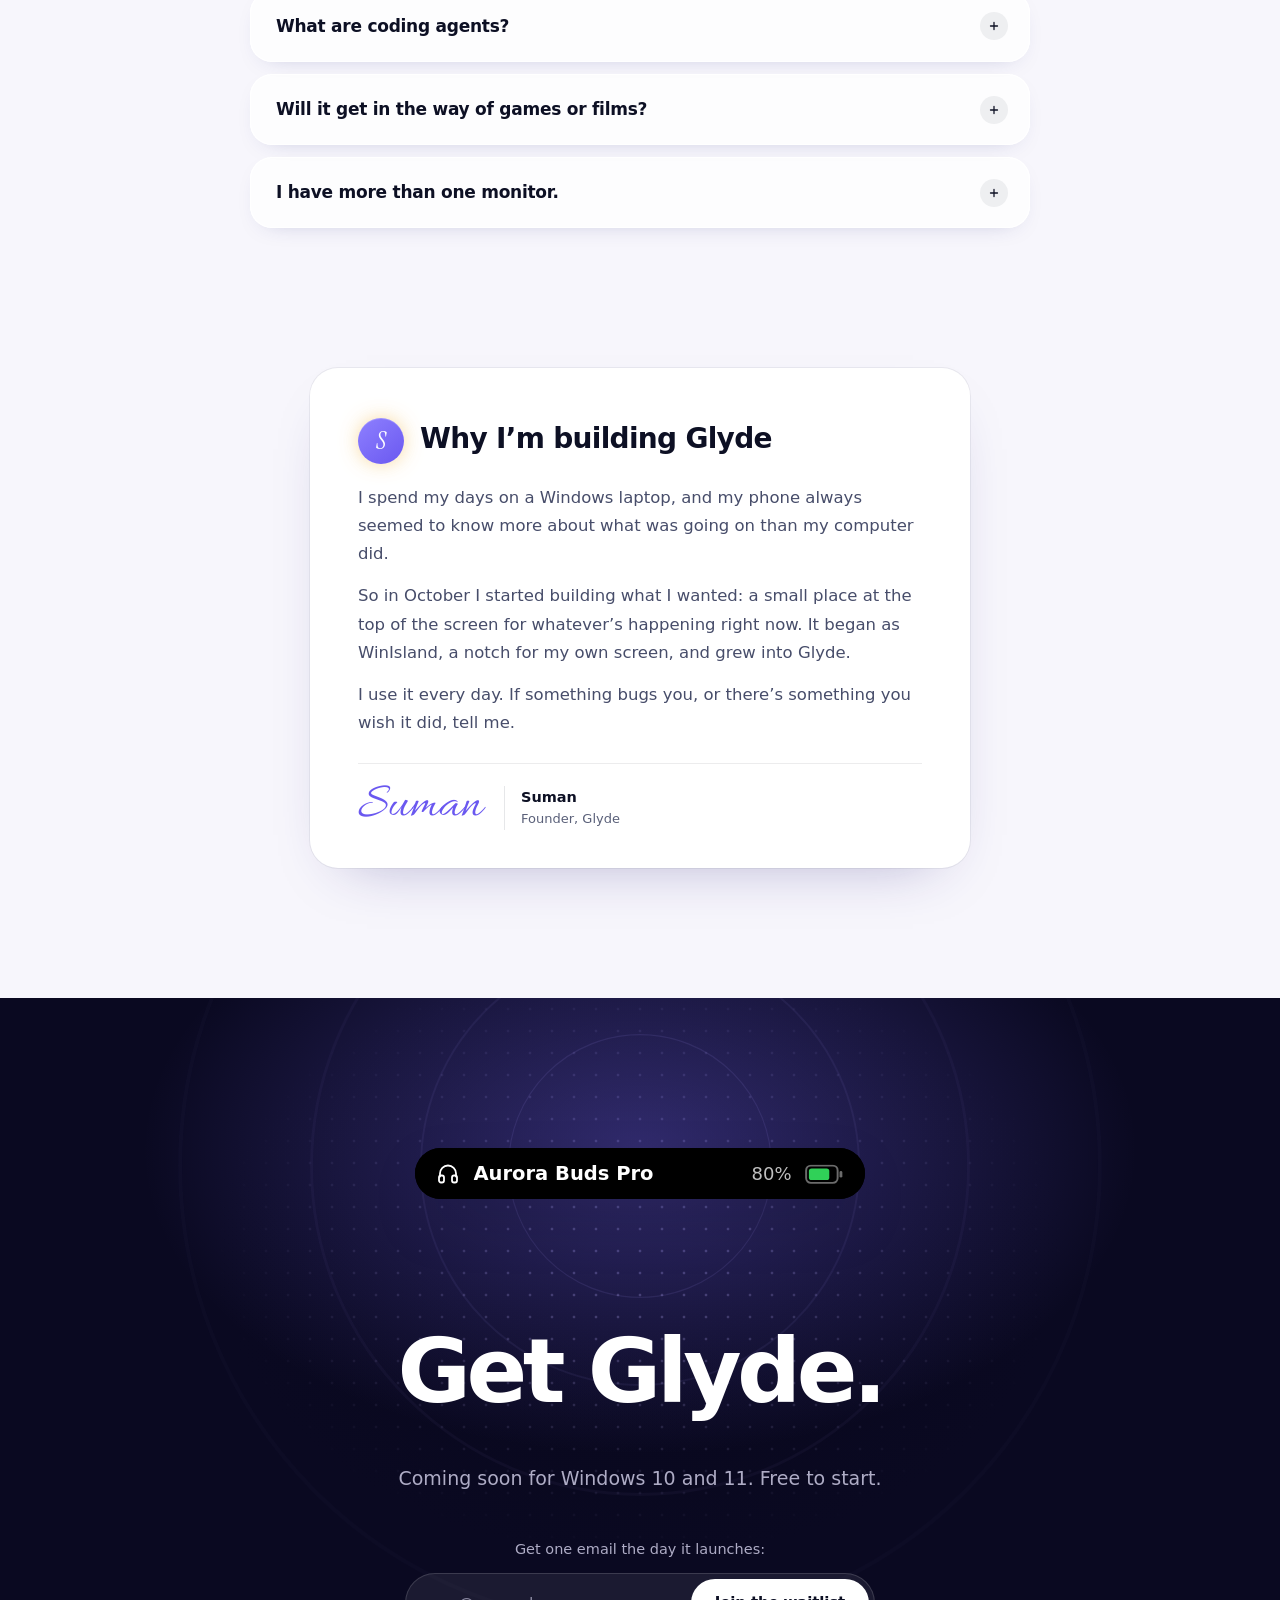
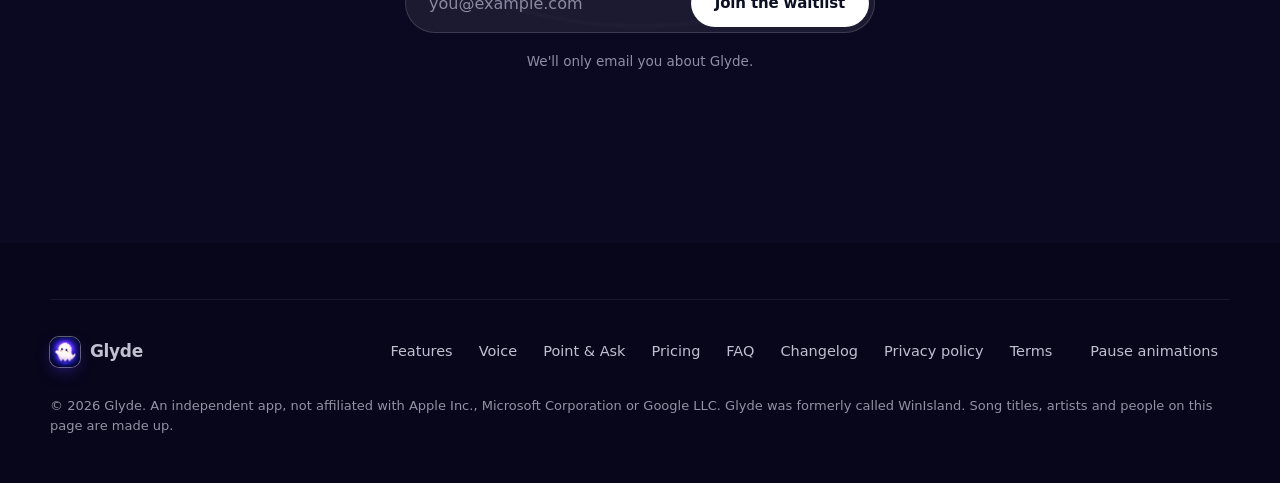
==== commit f6df0dee: "Polish the site and make it scroll smoothly - Sharing and search: a 1200x630 share image, proper tit" ====
--- a/index.html
+++ b/index.html
@@ -4,19 +4,28 @@
   <meta charset="utf-8">
   <meta name="viewport" content="width=device-width, initial-scale=1">
   <title>Glyde · The dynamic island for Windows</title>
-  <meta name="description" content="Glyde is a voice island for Windows: a living island at the top of your screen for music and lyrics, messages, calls, timers, and your clipboard, with an assistant that answers to “Hey Glyde”.">
-  <meta name="theme-color" content="#e9e2ff">
+  <meta name="description" content="Glyde is the dynamic island for Windows: music with lyrics, calls, timers, downloads and your coding agents at the top of your screen, and an assistant that answers to “Hey Glyde”. Free for Windows 10 and 11.">
+  <link rel="canonical" href="https://suman-rajak.github.io/Glyde-website/">
+  <meta name="theme-color" content="#07061a">
+  <meta property="og:site_name" content="Glyde">
+  <meta property="og:type" content="website">
+  <meta property="og:url" content="https://suman-rajak.github.io/Glyde-website/">
   <meta property="og:title" content="Glyde · The dynamic island for Windows">
-  <meta property="og:description" content="A voice island for Windows: music and lyrics, messages, timers and your clipboard, and an assistant that answers to “Hey Glyde”. Coming soon for Windows 10 and 11.">
-  <meta property="og:type" content="website">
-  <meta property="og:image" content="apple-touch-icon.png">
-  <meta name="twitter:card" content="summary">
+  <meta property="og:description" content="Glyde is the dynamic island for Windows: music with lyrics, calls, timers, downloads and your coding agents at the top of your screen, and an assistant that answers to “Hey Glyde”. Free for Windows 10 and 11.">
+  <meta property="og:image" content="https://suman-rajak.github.io/Glyde-website/og-image.jpg">
+  <meta property="og:image:width" content="1200">
+  <meta property="og:image:height" content="630">
+  <meta property="og:image:alt" content="Glyde: the dynamic island for Windows.">
+  <meta name="twitter:card" content="summary_large_image">
+  <meta name="twitter:title" content="Glyde · The dynamic island for Windows">
+  <meta name="twitter:description" content="Glyde is the dynamic island for Windows: music with lyrics, calls, timers, downloads and your coding agents at the top of your screen, and an assistant that answers to “Hey Glyde”. Free for Windows 10 and 11.">
+  <meta name="twitter:image" content="https://suman-rajak.github.io/Glyde-website/og-image.jpg">
+  <script type="application/ld+json">{"@context": "https://schema.org", "@type": "SoftwareApplication", "name": "Glyde", "description": "The dynamic island for Windows.", "url": "https://suman-rajak.github.io/Glyde-website/", "image": "https://suman-rajak.github.io/Glyde-website/og-image.jpg", "applicationCategory": "UtilitiesApplication", "operatingSystem": "Windows 10, Windows 11", "offers": [{"@type": "Offer", "name": "Free", "price": "0", "priceCurrency": "INR", "availability": "https://schema.org/PreOrder"}, {"@type": "Offer", "name": "Glyde Pro", "price": "699", "priceCurrency": "INR", "availability": "https://schema.org/PreOrder"}]}</script>
   <link rel="icon" href="favicon.png" type="image/png">
   <link rel="apple-touch-icon" href="apple-touch-icon.png">
-  <link rel="preload" href="fonts/instrument-serif-italic-latin.woff2" as="font" type="font/woff2" crossorigin>
-  <link rel="stylesheet" href="styles.css">
-  <link rel="stylesheet" href="polish.css">
+  <link rel="stylesheet" href="site.css">
   <script>document.documentElement.classList.add('js');</script>
+  <script defer src="smooth.js"></script>
   <script defer src="config.js"></script>
   <script defer src="island.js"></script>
   <script defer src="main.js"></script>
@@ -28,7 +37,6 @@
 </head>
 <body>
   <a class="skip" href="#main">Skip to content</a>
-  <canvas id="motes" aria-hidden="true"></canvas>
 
   <!-- The menu is an island too: it shows where you are, and opens into the sections on hover. -->
   <header class="topbar">
@@ -60,9 +68,7 @@
     <!-- ============================== HERO ============================== -->
     <section class="hero" id="top" data-section="Glyde">
       <div class="hero-sky" aria-hidden="true">
-        <div class="rays"></div>
         <div class="halo"></div>
-        <div class="cloud c1"></div><div class="cloud c2"></div><div class="cloud c3"></div><div class="cloud c4"></div>
       </div>
 
       <div class="hero-inner">
@@ -89,17 +95,15 @@
 
       <div class="screen-wrap reveal" style="--d:.7s">
         <div class="screen" id="hero-screen">
+              <button class="demo-pause" type="button" data-motion-toggle aria-pressed="false"><span class="dp-ic" aria-hidden="true"></span><span class="mt-label sr-only">Pause animations</span></button>
           <div class="display">
             <div class="wallpaper" aria-hidden="true">
-              <div class="wp-sun"></div>
-              <div class="wp-cloud a"></div><div class="wp-cloud b"></div><div class="wp-cloud c"></div><div class="wp-cloud d"></div>
             </div>
             <div class="desk-window" aria-hidden="true">
               <div class="dw-bar"><i></i><i></i><i></i></div>
               <div class="dw-body"><b></b><span></span><span></span><span class="short"></span><span></span><span class="short"></span></div>
             </div>
             <div class="island-slot"><div id="hero-island" class="halo-glow" style="--h:250" data-max="1.45"></div></div>
-            <p class="hover-hint" aria-hidden="true"><span class="hh-cursor"></span>Hover the island</p>
             <div class="taskbar" aria-hidden="true">
               <div class="tb-apps"><i class="tb-start"></i><i class="tb-search"></i><i class="a1"></i><i class="a2"></i><i class="a3"></i><i class="a4"></i></div>
               <div class="tb-clock"><b data-clock-time></b><span data-clock-date></span></div>
@@ -107,19 +111,6 @@
           </div>
         </div>
       </div>
-
-      <div class="try reveal" role="group" aria-label="Try an activity on the island">
-        <span class="try-label">Try it</span>
-        <button class="chip" data-demo="music"><span class="chip-ic" data-icon="note"></span>Music</button>
-        <button class="chip" data-demo="notification"><span class="chip-ic" data-icon="bell"></span>Message</button>
-        <button class="chip" data-demo="volume"><span class="chip-ic" data-icon="volume"></span>Volume</button>
-        <button class="chip" data-demo="bluetooth"><span class="chip-ic" data-icon="headphones"></span>Earbuds</button>
-        <button class="chip" data-demo="battery"><span class="chip-ic" data-icon="bolt"></span>Charging</button>
-        <button class="chip" data-demo="privacy"><span class="chip-ic" data-icon="mic"></span>Mic in use</button>
-        <button class="chip" data-demo="timer"><span class="chip-ic" data-icon="stopwatch"></span>Timer</button>
-        <button class="chip chip-siro" data-demo="siro"><span class="chip-ic" data-icon="sparkle"></span>Hey&nbsp;Glyde</button>
-      </div>
-      <a class="scroll-cue" href="#why"><span class="mouse" aria-hidden="true"></span>Scroll to watch it come alive</a>
     </section>
 
     <!-- ============================== FEATURES ============================== -->
@@ -168,6 +159,7 @@
           </div>
           <div class="fx-stage">
             <div class="screen fx-device">
+              <button class="demo-pause" type="button" data-motion-toggle aria-pressed="false"><span class="dp-ic" aria-hidden="true"></span><span class="mt-label sr-only">Pause animations</span></button>
               <div class="display fx-screen">
                 <div class="fx-menubar" aria-hidden="true"><b>Glyde</b><span>File</span><span>Edit</span><span>View</span><span>Window</span><i class="fx-mb-right"><span>Wi-Fi</span><span>100%</span><span>Mon 16 Nov  12:40</span></i></div>
                 <div class="fx-search" aria-hidden="true"><div class="fx-search-box"><svg viewBox="0 0 24 24" fill="none" stroke="currentColor" stroke-width="1.9" stroke-linecap="round"><circle cx="11" cy="11" r="6.5"/><path d="m16 16 4.5 4.5"/></svg><span>budget</span></div><div class="fx-search-row on"><i></i><span><b>Trip budget.xlsx</b><small>Documents</small></span></div><div class="fx-search-row"><i class="app"></i><span><b>Calculator</b><small>App</small></span></div><div class="fx-search-row"><i class="sum"></i><span><b>2,400 + 3,600 = 6,000</b><small>Sum</small></span></div></div>
@@ -227,11 +219,6 @@
           <button class="say" data-say="help">“What can you do?”</button>
         </div>
 
-        <div class="voice-try reveal">
-          <button class="voice-btn" id="voice-btn" aria-pressed="false"><span class="vb-dot"></span><span class="vb-label">Try it with your voice</span></button>
-          <p class="micro">Only loudness is measured, in your browser. Nothing is recorded or sent.</p>
-        </div>
-
         <div class="facts">
           <div class="fact reveal"><b>On-device</b><p>Your voice becomes text on your PC, on your graphics card when there is one. Recordings never leave it.</p></div>
           <div class="fact reveal" style="--d:.08s"><b>~0.2 s</b><p>to check whether you said “Hey&nbsp;Glyde”. Only the first two seconds after a pause are checked.</p></div>
@@ -276,6 +263,7 @@
 
         <div class="pa reveal" id="pa-stage" role="tabpanel" aria-labelledby="pa-tab-photo">
           <div class="screen pa-device">
+              <button class="demo-pause" type="button" data-motion-toggle aria-pressed="false"><span class="dp-ic" aria-hidden="true"></span><span class="mt-label sr-only">Pause animations</span></button>
             <div class="display pa-screen" data-scene="photo">
 
               <!-- the apps, in a 1000 x 600 space so the marks line up at any size -->
@@ -408,6 +396,7 @@
         </div>
         <div class="bc reveal">
           <div class="screen bc-device">
+              <button class="demo-pause" type="button" data-motion-toggle aria-pressed="false"><span class="dp-ic" aria-hidden="true"></span><span class="mt-label sr-only">Pause animations</span></button>
             <div class="display bc-screen">
               <div class="bc-win" aria-hidden="true">
                 <div class="bc-tabs"><span class="bc-tab on"><i></i>Skyfare · Flights</span><span class="bc-tab"><i class="g"></i>Inbox</span></div>
@@ -456,6 +445,14 @@
       </section>
     </div>
 
+    <!-- ============================== QUOTES (hidden until config.js has real ones) ============================== -->
+    <section class="quotes" id="quotes" aria-labelledby="quotes-title" hidden>
+      <div class="section-head center reveal">
+        <h2 id="quotes-title">In their <span class="soft">own words.</span></h2>
+      </div>
+      <div class="quote-list"></div>
+    </section>
+
     <!-- ============================== PRICING ============================== -->
     <section class="pricing" id="pricing" data-section="Pricing">
       <div class="section-head center reveal">
@@ -609,11 +606,12 @@
         <div class="letter-head">
           <span class="signer-mark" aria-hidden="true">S</span>
           <div>
-            <h2 class="letter-title" id="founder-title">Why I'm building Glyde</h2>
-          </div>
-        </div>
-        <p>Our phones tell us more at a glance than the computers we spend all day on. Windows deserves better: a calm, well-made place for what's happening right now, and an assistant that respects your privacy.</p>
-        <p>Glyde is built on three principles: feel native and fast, stay out of your way, and treat your data with care. Thank you for being here early.</p>
+            <h2 class="letter-title" id="founder-title">Why I’m building Glyde</h2>
+          </div>
+        </div>
+        <p>I spend my days on a Windows laptop, and my phone always seemed to know more about what was going on than my computer did.</p>
+        <p>So in October I started building what I wanted: a small place at the top of the screen for whatever’s happening right now. It began as WinIsland, a notch for my own screen, and grew into Glyde.</p>
+        <p>I use it every day. If something bugs you, or there’s something you wish it did, tell me.</p>
         <footer class="letter-sign">
           <span class="sig" aria-hidden="true">Suman</span>
           <span class="signer-name"><b>Suman</b><small>Founder, Glyde</small></span>
@@ -624,7 +622,6 @@
     <!-- ============================== GET WINISLAND ============================== -->
     <section class="final" id="get" data-section="Get Glyde">
       <div class="final-sky" aria-hidden="true">
-        <div class="rays soft"></div>
         <div class="halo-ring r1"></div><div class="halo-ring r2"></div><div class="halo-ring r3"></div><div class="halo-ring r4"></div>
       </div>
       <div class="final-inner">
@@ -663,13 +660,6 @@
     </section>
   </main>
 
-  <aside class="dock" aria-label="Get Glyde" hidden>
-    <span class="dock-mark" aria-hidden="true"></span>
-    <span class="dock-text"><b>Glyde</b><small data-dock-note>Coming soon for Windows</small></span>
-    <a class="btn btn-glow btn-sm" href="#get" data-dock-cta><span class="long">Join the waitlist</span><span class="short">Join</span></a>
-    <button class="dock-x" type="button" aria-label="Hide this">&times;</button>
-  </aside>
-
   <footer class="footer">
     <div class="footer-inner">
       <a class="brand" href="#top"><span class="brand-mark" aria-hidden="true"></span><span class="brand-name">Glyde</span></a>
@@ -677,13 +667,13 @@
         <a href="#features">Features</a>
         <a href="#voice">Voice</a>
         <a href="#point">Point &amp; Ask</a>
-        <a href="#privacy">Privacy</a>
         <a href="#pricing">Pricing</a>
         <a href="#faq">FAQ</a>
         <a href="#get" data-download>Download</a>
         <a href="#get" data-store>Microsoft Store</a>
         <a href="changelog.html">Changelog</a>
         <a href="privacy.html">Privacy policy</a>
+        <a href="terms.html">Terms</a>
         <button class="motion-toggle" type="button" data-motion-toggle aria-pressed="false">Pause animations</button>
       </nav>
       <p class="fine">© <span data-year>2026</span> Glyde. An independent app, not affiliated with Apple Inc., Microsoft Corporation or Google LLC. Glyde was formerly called WinIsland. Song titles, artists and people on this page are made up.</p>
--- a/site.css
+++ b/site.css
@@ -0,0 +1,2355 @@
+/* ======================================== from styles.css ======================================== */
+/* WinIsland website */
+
+@property --tint { syntax: '<color>'; inherits: true; initial-value: #1c1c1f; }
+@property --accent { syntax: '<color>'; inherits: true; initial-value: #ffffff; }
+@property --g1 { syntax: '<color>'; inherits: true; initial-value: rgba(0, 0, 0, 0); }
+@property --g2 { syntax: '<color>'; inherits: true; initial-value: rgba(0, 0, 0, 0); }
+@property --m1 { syntax: '<color>'; inherits: true; initial-value: #ffb36b; }
+@property --m2 { syntax: '<color>'; inherits: true; initial-value: #ff6f91; }
+@property --m3 { syntax: '<color>'; inherits: true; initial-value: #7a5cff; }
+
+/* The two decorative fonts, served from here (fonts/, with their SIL Open Font License) so the site calls no one
+   else: Instrument Serif's italic for the accents, Allura for the founder's signature. */
+@font-face {
+  font-family: 'Instrument Serif';
+  font-style: italic;
+  font-weight: 400;
+  font-display: swap;
+  src: url('fonts/instrument-serif-italic-latin.woff2') format('woff2');
+  unicode-range: U+0000-00FF, U+0131, U+0152-0153, U+02BB-02BC, U+02C6, U+02DA, U+02DC, U+0304, U+0308, U+0329, U+2000-206F, U+20AC, U+2122, U+2191, U+2193, U+2212, U+2215, U+FEFF, U+FFFD;
+}
+@font-face {
+  font-family: 'Instrument Serif';
+  font-style: italic;
+  font-weight: 400;
+  font-display: swap;
+  src: url('fonts/instrument-serif-italic-latin-ext.woff2') format('woff2');
+  unicode-range: U+0100-02BA, U+02BD-02C5, U+02C7-02CC, U+02CE-02D7, U+02DD-02FF, U+0304, U+0308, U+0329, U+1D00-1DBF, U+1E00-1E9F, U+1EF2-1EFF, U+2020, U+20A0-20AB, U+20AD-20C4, U+2113, U+2C60-2C7F, U+A720-A7FF;
+}
+@font-face {
+  font-family: 'Allura';
+  font-style: normal;
+  font-weight: 400;
+  font-display: swap;
+  src: url('fonts/allura-latin.woff2') format('woff2');
+  unicode-range: U+0000-00FF, U+0131, U+0152-0153, U+02BB-02BC, U+02C6, U+02DA, U+02DC, U+0304, U+0308, U+0329, U+2000-206F, U+20AC, U+2122, U+2191, U+2193, U+2212, U+2215, U+FEFF, U+FFFD;
+}
+@font-face {
+  font-family: 'Allura';
+  font-style: normal;
+  font-weight: 400;
+  font-display: swap;
+  src: url('fonts/allura-latin-ext.woff2') format('woff2');
+  unicode-range: U+0100-02BA, U+02BD-02C5, U+02C7-02CC, U+02CE-02D7, U+02DD-02FF, U+0304, U+0308, U+0329, U+1D00-1DBF, U+1E00-1E9F, U+1EF2-1EFF, U+2020, U+20A0-20AB, U+20AD-20C4, U+2113, U+2C60-2C7F, U+A720-A7FF;
+}
+
+:root {
+  color-scheme: light;
+  --ink: #0d1024;
+  --ink-2: #474d6a;
+  --ink-3: #5a6079; /* (4.5:1 or better on the paper and the peach of the final call) */
+  --paper: #fbf9ff;
+  --gold: #f2b544;
+  --gold-2: #ffd88a;
+  --gold-deep: #946010; /* (for text: 4.9:1 on the paper) */
+  --focus: var(--ink); /* the focus ring: dark on the light page, white wherever it's dark (below) */
+  --night: #080a1c;
+  --line: rgba(13, 16, 36, .08);
+  --shadow-soft: 0 1px 1px rgba(30, 40, 90, .04), 0 12px 32px -10px rgba(40, 50, 120, .16), 0 40px 80px -36px rgba(90, 70, 170, .22);
+  --serif: 'Instrument Serif', 'Iowan Old Style', 'Times New Roman', serif;
+  /* The system's own font: Segoe UI Variable on Windows (as the app), San Francisco on Apple devices. */
+  --sans: 'Segoe UI Variable Text', 'Segoe UI', system-ui, -apple-system, BlinkMacSystemFont, 'Helvetica Neue', Arial, sans-serif;
+  --display: 'Segoe UI Variable Display', 'Segoe UI', system-ui, -apple-system, BlinkMacSystemFont, 'Helvetica Neue', Arial, sans-serif;
+  --ease-out: cubic-bezier(.16, 1, .3, 1);
+  --ease-spring: cubic-bezier(.3, 1.45, .5, 1); /* (the islands' bounce; the page itself settles, below) */
+  --ease-settle: cubic-bezier(.2, .8, .2, 1); /* arrives and settles, no overshoot: for everything nobody flicked */
+  --gutter: clamp(16px, 4vw, 40px);
+}
+
+*, *::before, *::after { box-sizing: border-box; }
+
+html { scroll-behavior: smooth; -webkit-text-size-adjust: 100%; }
+@media (prefers-reduced-motion: reduce) { html { scroll-behavior: auto; } }
+
+body {
+  margin: 0;
+  font-family: var(--sans);
+  font-size: 1rem;
+  line-height: 1.6;
+  color: var(--ink);
+  background: var(--paper);
+  -webkit-font-smoothing: antialiased;
+  text-rendering: optimizeLegibility;
+}
+
+img, svg { display: block; }
+button { font: inherit; color: inherit; }
+a { color: inherit; }
+/* Tracking and leading by size: tight for the big headings, looser as they get smaller. */
+h1, h2, h3 { margin: 0; font-family: var(--display); font-weight: 600; letter-spacing: -.03em; line-height: 1.08; text-wrap: balance; }
+h3 { letter-spacing: -.015em; line-height: 1.2; }
+p { margin: 0; }
+
+h2 { font-size: clamp(2.375rem, 5.6vw, 4.5rem); }
+/* The quieter second phrase of a heading ("Everything happening. One glance."): same type, a softer colour. */
+.soft { color: var(--ink-3); }
+.night .soft, .brain-title .soft { color: rgba(238, 240, 255, .62); }
+.brain-title { letter-spacing: -.025em; line-height: 1.1; }
+.letter-title { line-height: 1.2; }
+h2 em, h1 em, .lede em {
+  font-family: var(--serif);
+  font-style: italic;
+  font-weight: 400;
+  letter-spacing: -.01em;
+}
+
+.sr-only { position: absolute; width: 1px; height: 1px; overflow: hidden; clip: rect(0 0 0 0); white-space: nowrap; }
+.skip { position: fixed; left: 16px; top: -60px; z-index: 100; padding: 10px 16px; border-radius: 12px; background: var(--ink); color: #fff; text-decoration: none; transition: top .2s; }
+.skip:focus { top: 16px; }
+
+:focus-visible { outline: 2px solid var(--focus); outline-offset: 3px; border-radius: 10px; }
+.night, .plan.pro, .plan.ai, .topbar.on-night, .island { --focus: #fff; }
+
+main, .footer { position: relative; z-index: 1; }
+
+/* ---------- Reveal on scroll ---------- */
+/* A short fade and rise, transform and opacity only (no blur), so a jump to a section doesn't land on blank space. */
+
+.js .reveal {
+  opacity: 0;
+  transform: translateY(12px);
+  transition: opacity .5s var(--ease-out), transform .6s var(--ease-out);
+  transition-delay: min(var(--d, 0s), .2s);
+}
+.js .reveal.in { opacity: 1; transform: none; }
+@media (prefers-reduced-motion: reduce) {
+  .js .reveal { opacity: 1; transform: none; transition: none; }
+}
+
+/* ---------- Pausing animations ---------- */
+/* "Pause animations" stops every loop on the page; the night sky rests while it's off screen. */
+
+html.still *, html.still *::before, html.still *::after { animation-play-state: paused !important; }
+.night.away .stars i, .night.away .aurora i { animation-play-state: paused; }
+.motion-row { margin-top: 18px; text-align: center; }
+.motion-toggle {
+  min-height: 44px;
+  padding: 0 16px;
+  border: 0;
+  border-radius: 999px;
+  background: rgba(13, 16, 36, .06);
+  color: var(--ink-2);
+  font-size: .875rem;
+  font-weight: 500;
+  cursor: pointer;
+  transition: background .2s, color .2s;
+}
+.motion-toggle:hover { background: rgba(13, 16, 36, .1); color: var(--ink); }
+.motion-toggle:active { transform: scale(.97); }
+.footer .motion-toggle { min-height: 44px; padding: 0 12px; background: transparent; font-size: .90625rem; }
+.footer .motion-toggle:hover { background: rgba(13, 16, 36, .06); }
+
+/* ---------- Before launch / after ---------- */
+
+html:not(.launched) .launch-only { display: none !important; }
+
+/* ---------- Buttons ---------- */
+
+.btn {
+  position: relative;
+  display: inline-flex;
+  align-items: center;
+  justify-content: center;
+  gap: 8px;
+  height: 48px;
+  padding: 0 24px;
+  border: 0;
+  border-radius: 999px;
+  font: 600 0.9375rem/1 var(--sans);
+  letter-spacing: -.01em;
+  text-decoration: none;
+  white-space: nowrap;
+  cursor: pointer;
+  transition: transform .45s var(--ease-settle), box-shadow .45s var(--ease-out), background .3s;
+}
+.btn:hover { transform: translateY(-2px); }
+.btn:active { transform: translateY(0) scale(.97); transition-duration: .1s; }
+.btn-sm { height: 38px; padding: 0 16px; font-size: 0.875rem; }
+
+.btn-dark {
+  background: var(--ink);
+  color: #fff;
+  box-shadow: inset 0 1px 0 rgba(255, 255, 255, .16), 0 8px 22px -10px rgba(13, 16, 36, .7);
+}
+
+.btn-glow {
+  overflow: hidden;
+  color: #fff;
+  background: linear-gradient(180deg, #23274a, #0c0e1f);
+  box-shadow:
+    inset 0 1px 0 rgba(255, 255, 255, .2),
+    inset 0 0 0 1px rgba(255, 255, 255, .06),
+    0 12px 30px -12px rgba(13, 16, 36, .8),
+    0 0 36px -8px rgba(242, 181, 68, .65);
+}
+.btn-glow:hover {
+  box-shadow:
+    inset 0 1px 0 rgba(255, 255, 255, .2),
+    inset 0 0 0 1px rgba(255, 255, 255, .08),
+    0 16px 34px -12px rgba(13, 16, 36, .8),
+    0 0 48px -4px rgba(242, 181, 68, .85);
+}
+.btn-glow::after {
+  content: '';
+  position: absolute;
+  inset: -2px;
+  background: linear-gradient(105deg, transparent 35%, rgba(255, 236, 190, .45) 50%, transparent 65%);
+  transform: translateX(-120%);
+}
+/* The light runs across once as you point at it, not over and over. */
+.btn-glow:hover::after { animation: sheen .9s var(--ease-out); }
+.btn-glow > span { position: relative; z-index: 1; }
+@keyframes sheen { from { transform: translateX(-120%); } to { transform: translateX(120%); } }
+
+.btn-ghost {
+  background: rgba(255, 255, 255, .7);
+  color: var(--ink);
+  box-shadow: inset 0 0 0 1px var(--line), 0 6px 18px -10px rgba(40, 50, 120, .3);
+}
+.btn-ghost:hover { background: #fff; }
+
+/* ---------- Top bar & navigation island ---------- */
+
+.topbar {
+  position: fixed;
+  inset: 0 0 auto;
+  z-index: 50;
+  height: 64px;
+  display: flex;
+  align-items: center;
+  justify-content: space-between;
+  padding: 0 var(--gutter);
+  pointer-events: none;
+}
+.topbar > * { pointer-events: auto; }
+.topbar::before { content: ''; position: absolute; inset: 0; z-index: -1;
+  background: linear-gradient(180deg, rgba(247, 246, 252, .94) 0%, rgba(247, 246, 252, .8) 50%, rgba(247, 246, 252, 0) 100%);
+  opacity: 0; transition: opacity .4s; }
+.topbar.scrolled::before { opacity: 1; }
+.topbar.on-night .brand { color: #fff; }
+.topbar.on-night .btn-dark { background: #fff; color: var(--ink); box-shadow: 0 8px 22px -10px rgba(0, 0, 0, .6); }
+.topbar.on-night::before { background: linear-gradient(180deg, rgba(8, 10, 28, .92) 0%, rgba(8, 10, 28, .78) 50%, rgba(8, 10, 28, 0) 100%); }
+
+.brand {
+  display: inline-flex;
+  align-items: center;
+  gap: 10px;
+  text-decoration: none;
+  font-weight: 650;
+  font-size: 1.0625rem;
+  letter-spacing: -.02em;
+  transition: color .4s;
+}
+.brand-mark {
+  width: 30px;
+  height: 30px;
+  flex: none;
+  border-radius: 9px;
+  background: url("logo.png") center / cover no-repeat;
+  box-shadow: 0 0 0 1px rgba(255, 255, 255, .35), 0 6px 18px -6px rgba(90, 60, 255, .7);
+}
+
+.nav-island {
+  position: fixed;
+  left: 50%;
+  top: 0; /* (a notch, hanging from the top of the window) */
+  translate: -50% 0;
+  z-index: 60;
+  pointer-events: none;
+}
+.nav-island .island { box-shadow: 0 0 0 .5px rgba(0, 0, 0, .5), 0 10px 30px -8px rgba(10, 10, 40, .45), 0 0 36px -6px rgba(242, 181, 68, .45); }
+.btn-sm .short { display: none; }
+
+/* ---------- The island ---------- */
+
+.island-stage {
+  --s: 1;
+  --h: 120;
+  position: relative;
+  width: calc(480px * var(--s));
+  max-width: 100%;
+  height: calc(var(--h) * 1px * var(--s));
+  margin-inline: auto;
+  pointer-events: none;
+}
+.island-scaler {
+  position: absolute;
+  left: 50%;
+  top: 0;
+  width: 480px;
+  height: calc(var(--h) * 1px);
+  transform: translateX(-50%) scale(var(--s));
+  transform-origin: 50% 0;
+}
+.island {
+  --glow: 0;
+  position: absolute;
+  left: 50%;
+  top: 0;
+  width: 124px;
+  height: 32px;
+  border-radius: 16px;
+  transform: translateX(-50%);
+  overflow: hidden;
+  isolation: isolate;
+  pointer-events: auto;
+  color: #fff;
+  font-family: 'Segoe UI Variable Text', 'Segoe UI', var(--sans);
+  font-size: 13px;
+  line-height: 1.25;
+  letter-spacing: 0;
+  text-align: left;
+  cursor: default;
+  box-shadow: 0 0 0 .5px rgba(0, 0, 0, .55), 0 14px 34px -10px rgba(10, 10, 40, .55);
+  transition: --tint .5s, --accent .5s, --g1 .5s, --g2 .5s, opacity .35s, filter .35s;
+  -webkit-tap-highlight-color: transparent;
+}
+.halo-glow .island {
+  box-shadow: 0 0 0 .5px rgba(0, 0, 0, .55), 0 16px 40px -12px rgba(10, 10, 40, .6), 0 0 60px -8px rgba(255, 214, 140, .6);
+}
+.island-glass { position: absolute; inset: 0; background: var(--tint); opacity: .93; }
+.island-glow {
+  position: absolute;
+  inset: 0;
+  background:
+    radial-gradient(85% 130% at 0% 0%, var(--g1), transparent 70%),
+    radial-gradient(85% 130% at 100% 100%, var(--g2), transparent 70%);
+  opacity: var(--glow);
+  transition: opacity .4s;
+}
+.island-sheen {
+  position: absolute;
+  inset: 0;
+  z-index: 3;
+  border-radius: inherit;
+  pointer-events: none;
+  background: linear-gradient(180deg, rgba(255, 255, 255, .14), rgba(255, 255, 255, 0) 36%);
+  box-shadow: inset 0 1px 0 rgba(255, 255, 255, .3), inset 0 0 0 1px rgba(255, 255, 255, .09);
+}
+.island-views { position: absolute; inset: 0; z-index: 2; }
+
+.island-bubble {
+  position: absolute;
+  top: 0;
+  left: 50%;
+  height: 32px;
+  padding: 0 12px;
+  display: flex;
+  align-items: center;
+  gap: 6px;
+  border-radius: 16px;
+  background: #1c1c1f;
+  box-shadow: inset 0 0 0 1px rgba(255, 255, 255, .2), 0 10px 24px -8px rgba(10, 10, 40, .5);
+  transform: translateX(var(--bx, 70px)) scale(.2);
+  transform-origin: 0 50%;
+  opacity: 0;
+  transition: transform .5s var(--ease-spring), opacity .25s;
+}
+.island-bubble.on { transform: translateX(var(--bx, 70px)) scale(1); opacity: 1; }
+.island-bubble .dot { width: 8px; height: 8px; border-radius: 50%; display: none; }
+.island-bubble.has-mic .mic { display: block; background: #ff9f0a; box-shadow: 0 0 8px #ff9f0a; }
+.island-bubble.has-cam .cam { display: block; background: #30d158; box-shadow: 0 0 8px #30d158; }
+
+/* The notch, the app's look by default, where the island hangs from an edge: black, square on top, round below,
+   with little shoulders curving out into the edge either side. */
+.island-shoulders { display: none; }
+.notch .island { --tint: #000; box-shadow: 0 16px 36px -14px rgba(10, 10, 40, .6); }
+.notch .island-glass { opacity: 1; }
+.notch .island-sheen { background: none; box-shadow: inset 0 -1px 0 rgba(255, 255, 255, .07); }
+.notch .island-shoulders {
+  display: block;
+  position: absolute;
+  top: 0;
+  left: 50%;
+  width: calc(var(--iw, 190px) + 20px);
+  height: 10px;
+  translate: -50% 0;
+  pointer-events: none;
+}
+.notch .island-shoulders::before,
+.notch .island-shoulders::after { content: ''; position: absolute; top: 0; width: 10px; height: 10px; }
+.notch .island-shoulders::before { left: 0; background: radial-gradient(circle at 0 100%, transparent 9.5px, #000 10px); }
+.notch .island-shoulders::after { right: 0; background: radial-gradient(circle at 100% 100%, transparent 9.5px, #000 10px); }
+
+/* A view: sized to its final shape, centred, revealed as the pill grows. */
+.iv {
+  position: absolute;
+  top: 0;
+  left: 50%;
+  opacity: 0;
+  transform: translateX(-50%) scale(.94);
+  transition: opacity .24s .07s, transform .45s var(--ease-spring) .03s;
+}
+.iv.iv-in { opacity: 1; transform: translateX(-50%) scale(1); filter: none; }
+.iv.iv-out { opacity: 0; transform: translateX(-50%) scale(.97); transition: opacity .12s, transform .2s; pointer-events: none; }
+.iv svg { width: 100%; height: 100%; }
+.iv .ic { display: grid; place-items: center; width: 16px; height: 16px; flex: none; }
+
+.ib {
+  display: grid;
+  place-items: center;
+  width: 36px;
+  height: 36px;
+  padding: 9px;
+  border: 0;
+  border-radius: 50%;
+  background: transparent;
+  color: #fff;
+  cursor: pointer;
+  transition: background .2s, transform .25s var(--ease-spring);
+}
+.ib:hover { background: rgba(255, 255, 255, .1); }
+.ib:active { transform: scale(.86); }
+.ib.big { width: 44px; height: 44px; padding: 10px; }
+
+/* Tabs across the top of the expanded island */
+.tabs { position: absolute; top: 6px; left: 50%; translate: -50% 0; display: flex; align-items: center; gap: 4px; }
+/* (as the app's: the tab you're on a soft pill with its name beside its icon, the others just icons, then Ask) */
+.tab {
+  display: flex;
+  align-items: center;
+  justify-content: center;
+  gap: 6px;
+  min-width: 34px;
+  height: 26px;
+  padding: 0 10px;
+  border: 0;
+  border-radius: 13px;
+  background: transparent;
+  color: rgba(255, 255, 255, .55);
+  font: 600 12px/1 'Segoe UI Variable Text', 'Segoe UI', var(--sans);
+  white-space: nowrap;
+  cursor: pointer;
+  transition: background .2s, color .2s;
+}
+.iv .tab svg { width: 14px; height: 14px; flex: none; }
+.tab:hover { color: #fff; background: rgba(255, 255, 255, .07); }
+.tab.on { color: #fff; background: rgba(255, 255, 255, .14); padding: 0 12px 0 10px; }
+.tab-sep { width: 1px; height: 14px; margin: 0 3px; background: rgba(255, 255, 255, .2); }
+.tab-ask {
+  display: flex;
+  align-items: center;
+  gap: 5px;
+  height: 26px;
+  padding: 0 11px 0 9px;
+  border: 1px solid rgba(160, 145, 255, .5);
+  border-radius: 13px;
+  background: rgba(123, 108, 255, .08);
+  color: #d6ceff;
+  font: 600 12px/1 'Segoe UI Variable Text', 'Segoe UI', var(--sans);
+  cursor: pointer;
+  transition: background .2s;
+}
+.tab-ask:hover { background: rgba(123, 108, 255, .2); }
+.iv .tab-ask svg { width: 13px; height: 13px; flex: none; }
+
+/* Level bars (music) */
+.bars { display: flex; align-items: center; gap: 2px; height: 14px; }
+.bars i { width: 3px; height: 14px; border-radius: 1.5px; background: var(--accent); transform: scaleY(.35); animation: eq .9s ease-in-out infinite; transition: background .5s; }
+.bars i:nth-child(2) { animation-duration: .7s; animation-delay: -.2s; }
+.bars i:nth-child(3) { animation-duration: 1.05s; animation-delay: -.5s; }
+.bars i:nth-child(4) { animation-duration: .8s; animation-delay: -.35s; }
+@keyframes eq { 0%, 100% { transform: scaleY(.3); } 50% { transform: scaleY(1); } }
+.paused .bars i { animation: none; transform: scaleY(.22); transition: transform .3s; }
+
+/* Artwork, painted in CSS */
+.art {
+  position: relative;
+  overflow: hidden;
+  flex: none;
+  background: linear-gradient(140deg, var(--c1), var(--c2) 55%, var(--c3));
+  animation: art-in .5s var(--ease-out);
+}
+@keyframes art-in { from { opacity: 0; transform: scale(.85); } }
+.art::before, .art::after { content: ''; position: absolute; }
+.art.sm { width: 24px; height: 24px; border-radius: 7px; }
+.art.lg { width: 64px; height: 64px; border-radius: 14px; box-shadow: 0 6px 16px -6px rgba(0, 0, 0, .5); }
+.art.xl { width: 100%; aspect-ratio: 1; border-radius: 18px; }
+
+.art-sun { background: linear-gradient(180deg, var(--c3), var(--c2) 55%, var(--c1)); }
+.art-sun::before { left: 50%; top: 56%; width: 56%; aspect-ratio: 1; translate: -50% -50%; border-radius: 50%; background: linear-gradient(180deg, #fff3cf, var(--c1)); }
+.art-sun::after { left: 0; right: 0; bottom: 0; height: 44%; background: repeating-linear-gradient(180deg, var(--c3) 0 7%, transparent 7% 16%); opacity: .85; }
+
+.art-waves { background: radial-gradient(120% 90% at 50% 120%, var(--c1), var(--c2) 55%, var(--c3)); }
+.art-waves::before { inset: 0; background: repeating-radial-gradient(circle at 50% 115%, rgba(255, 255, 255, .45) 0 2%, transparent 2% 9%); }
+.art-waves::after { left: 18%; top: 16%; width: 22%; aspect-ratio: 1; border-radius: 50%; background: #fff; box-shadow: 0 0 12px #fff; opacity: .9; }
+
+.art-bloom { background: radial-gradient(circle at 50% 50%, var(--c1), var(--c3) 75%); }
+.art-bloom::before { inset: 14%; border-radius: 50%; background: conic-gradient(from 20deg, var(--c1), var(--c2), var(--c3), #fff4d0, var(--c1)); filter: blur(1px); -webkit-mask: radial-gradient(circle, transparent 18%, #000 20%); mask: radial-gradient(circle, transparent 18%, #000 20%); }
+.art-bloom::after { inset: 40%; border-radius: 50%; background: #fff6dc; }
+
+.art-orb { background: linear-gradient(160deg, var(--c3), #0b1a3a); }
+.art-orb::before { inset: 16%; border-radius: 50%; background: radial-gradient(circle at 32% 28%, #fff 0, var(--c1) 22%, var(--c2) 55%, var(--c3) 100%); box-shadow: 0 0 18px var(--c2); }
+.art-orb::after { left: 30%; top: 24%; width: 18%; height: 10%; border-radius: 50%; background: rgba(255, 255, 255, .8); filter: blur(1px); }
+
+.art-grid { background: linear-gradient(180deg, var(--c3) 0%, var(--c2) 48%, #1a0f3d 50%, #120a2e); }
+.art-grid::before { left: 50%; top: 18%; width: 46%; aspect-ratio: 1; translate: -50% 0; border-radius: 50%; background: linear-gradient(180deg, #ffe7a8, var(--c1)); }
+.art-grid::after { left: -20%; right: -20%; bottom: 0; height: 50%; background: repeating-linear-gradient(90deg, rgba(255, 122, 220, .7) 0 1px, transparent 1px 12%), repeating-linear-gradient(180deg, rgba(255, 122, 220, .7) 0 1px, transparent 1px 22%); transform: perspective(60px) rotateX(40deg); transform-origin: top; }
+
+/* Media: compact */
+
+/* Media: expanded */
+
+.me-top { display: grid; grid-template-columns: 64px 1fr auto; column-gap: 14px; align-items: center; }
+.me-top .art-slot { width: 64px; height: 64px; }
+.me-top .bars { align-self: start; margin-top: 8px; height: 18px; gap: 2.5px; }
+.me-top .bars i { width: 3.5px; height: 18px; }
+.me-meta { display: flex; flex-direction: column; min-width: 0; gap: 1px; }
+.me-title { font-size: 16px; font-weight: 600; white-space: nowrap; overflow: hidden; text-overflow: ellipsis; }
+.me-artist { font-size: 13px; color: rgba(255, 255, 255, .7); white-space: nowrap; overflow: hidden; text-overflow: ellipsis; }
+.me-src { font-size: 11px; color: rgba(255, 255, 255, .55); }
+.me-progress { display: grid; grid-template-columns: auto 1fr auto; column-gap: 10px; align-items: center; font-size: 11px; color: rgba(255, 255, 255, .6); font-variant-numeric: tabular-nums; }
+.me-track { height: 4px; border-radius: 2px; background: rgba(255, 255, 255, .2); overflow: hidden; }
+.me-fill { display: block; height: 100%; width: 100%; border-radius: 2px; background: var(--accent); transform: scaleX(0); transform-origin: 0 50%; transition: transform .25s linear, background .5s; }
+.me-controls { display: flex; align-items: center; justify-content: center; gap: 28px; }
+
+/* Clock */
+.v-clock { display: grid; place-items: center; }
+.v-clock.with-tabs { padding-top: 34px; }
+.clock-body { display: flex; flex-direction: column; align-items: center; }
+.clock-time { font-size: 34px; font-weight: 600; line-height: 1.1; font-variant-numeric: tabular-nums; }
+.clock-date { font-size: 13px; color: rgba(255, 255, 255, .6); }
+.clock-wx { display: flex; align-items: center; gap: 5px; margin-top: 8px; padding: 3px 11px 4px 9px; border-radius: 12px; background: rgba(255, 255, 255, .1); font-size: 12px; }
+.iv .clock-wx svg { width: 12px; height: 12px; color: #ffd27a; }
+.clock-wx span { color: rgba(255, 255, 255, .6); }
+
+/* At rest: Glyde, then the weather and the time */
+.v-idle { display: flex; align-items: center; justify-content: space-between; padding: 0 15px 0 12px; }
+
+.idle-time { font-size: 13.5px; font-weight: 600; color: rgba(255, 255, 255, .95); font-variant-numeric: tabular-nums; white-space: nowrap; }
+.idle-time small { margin-left: 1px; font-size: 10px; color: rgba(255, 255, 255, .6); }
+
+/* The lyrics button, at the controls' right end */
+.me-controls { position: relative; }
+.ib.lyr { position: absolute; right: -8px; width: 32px; height: 32px; padding: 8px; color: rgba(255, 255, 255, .72); }
+
+/* The Focus tab */
+.v-focus { padding: 44px 24px 12px; }
+.fc-body { display: grid; grid-template-columns: auto 1fr; column-gap: 22px; align-items: center; }
+.fc-dial { position: relative; display: grid; place-items: center; width: 98px; height: 98px; }
+.iv .fc-dial svg { position: absolute; inset: 0; fill: none; stroke: rgba(255, 255, 255, .16); stroke-width: 5; }
+.fc-dial b { font-size: 24px; font-weight: 600; font-variant-numeric: tabular-nums; }
+.fc-phase { display: block; font-size: 17px; font-weight: 600; color: #ff6b5a; }
+.fc-lengths { display: flex; align-items: center; gap: 5px; margin: 7px 0 11px; }
+.fc-lengths span { display: grid; place-items: center; min-width: 30px; height: 24px; padding: 0 7px; border-radius: 12px; background: rgba(255, 255, 255, .1); font-size: 12px; font-weight: 600; }
+.fc-lengths span.on { background: rgba(255, 107, 90, .26); color: #ff8b7d; }
+.fc-lengths small { margin-left: 3px; font-size: 12px; color: rgba(255, 255, 255, .55); }
+.fc-start { display: flex; align-items: center; gap: 10px; }
+.fc-btn { display: flex; align-items: center; gap: 6px; height: 28px; padding: 0 14px 0 12px; border-radius: 14px; background: #ff6b5a; color: #fff; font-size: 12px; font-weight: 600; }
+.iv .fc-btn svg { width: 10px; height: 10px; }
+.fc-start small { font-size: 12px; color: rgba(255, 255, 255, .5); }
+
+/* The Prompter tab: the camera's mirror, and the script */
+.v-prompter { padding: 42px 14px 12px; }
+.pr-body { display: grid; grid-template-columns: 128px 1fr; column-gap: 12px; }
+.pr-mirror { display: flex; flex-direction: column; align-items: center; justify-content: center; gap: 6px; height: 104px; border-radius: 14px; background: rgba(255, 255, 255, .08); color: rgba(255, 255, 255, .62); font-size: 11px; }
+.iv .pr-mirror svg { width: 20px; height: 20px; }
+.pr-side { display: flex; flex-direction: column; gap: 8px; min-width: 0; }
+.pr-script { margin: 0; height: 66px; padding: 7px 10px; border-radius: 12px; background: rgba(255, 255, 255, .08); font-size: 12px; line-height: 1.45; color: rgba(255, 255, 255, .9); overflow: hidden; }
+.pr-row { display: flex; align-items: center; gap: 10px; font-size: 12px; }
+.pr-btn { display: flex; align-items: center; gap: 5px; height: 28px; padding: 0 12px 0 10px; border-radius: 14px; background: rgba(255, 255, 255, .14); }
+.iv .pr-btn svg { width: 11px; height: 11px; }
+.pr-btn.start { margin-left: auto; background: #7b6cff; font-weight: 600; }
+.pr-speed { display: flex; align-items: center; gap: 10px; color: rgba(255, 255, 255, .7); }
+.pr-speed b { font-weight: 500; }
+
+/* Level (volume / brightness) */
+.v-level { display: grid; grid-template-columns: auto 1fr 26px; column-gap: 12px; align-items: center; padding: 0 14px; }
+.v-level .ic { width: 16px; height: 16px; }
+.lv-track { height: 6px; border-radius: 3px; background: rgba(255, 255, 255, .2); overflow: hidden; }
+.lv-fill { display: block; height: 100%; width: 0; border-radius: 3px; background: var(--accent); transition: width .35s var(--ease-out), background .5s; }
+.lv-val { font-size: 12px; color: rgba(255, 255, 255, .8); text-align: right; font-variant-numeric: tabular-nums; }
+
+/* Battery */
+.v-bat { display: grid; grid-template-columns: auto 1fr auto auto; column-gap: 8px; align-items: center; padding: 0 14px; }
+.bat-label, .bt-name, .pv-app { font-size: 13px; font-weight: 600; white-space: nowrap; overflow: hidden; text-overflow: ellipsis; }
+.bat-pct { font-size: 13px; font-weight: 600; font-variant-numeric: tabular-nums; }
+.iv svg.bat { width: 26px; height: 13px; }
+
+/* Bluetooth */
+.v-bt { display: grid; grid-template-columns: auto 1fr auto auto; column-gap: 9px; align-items: center; padding: 0 14px; }
+.bt-status { font-size: 12px; color: rgba(255, 255, 255, .75); font-variant-numeric: tabular-nums; }
+.v-bt.off .ic, .v-bt.off .bt-status { color: rgba(255, 255, 255, .45); }
+
+/* Microphone / camera */
+.v-priv { display: grid; grid-template-columns: auto 1fr auto; column-gap: 9px; align-items: center; padding: 0 16px 0 14px; }
+.v-priv .ic, .v-priv .pv-what { color: #ff9f0a; }
+.v-priv.cam .ic, .v-priv.cam .pv-what { color: #30d158; }
+.pv-what { font-size: 12px; font-weight: 600; }
+
+/* Notification */
+.v-notif { display: grid; grid-template-columns: 34px 1fr; column-gap: 10px; align-items: center; padding: 0 18px 0 11px; }
+.nt-icon {
+  display: grid;
+  place-items: center;
+  width: 34px;
+  height: 34px;
+  border-radius: 9px;
+  background: linear-gradient(140deg, var(--a), var(--b));
+  font-weight: 700;
+  font-size: 15px;
+  box-shadow: inset 0 1px 0 rgba(255, 255, 255, .35);
+}
+.nt-text { min-width: 0; display: flex; flex-direction: column; gap: 1px; }
+.nt-head { display: flex; justify-content: space-between; gap: 8px; align-items: baseline; }
+.nt-head b { font-size: 13px; font-weight: 600; white-space: nowrap; overflow: hidden; text-overflow: ellipsis; }
+.nt-head span { font-size: 11px; color: rgba(255, 255, 255, .5); white-space: nowrap; }
+.nt-body { font-size: 12px; color: rgba(255, 255, 255, .72); white-space: nowrap; overflow: hidden; text-overflow: ellipsis; }
+
+.v-notif-x { display: flex; flex-direction: column; gap: 10px; padding: 18px 20px 16px; }
+.nx-head { display: flex; align-items: center; gap: 12px; }
+.nx-head .nt-icon { width: 40px; height: 40px; border-radius: 11px; font-size: 17px; }
+.nx-head b { display: block; font-size: 15px; font-weight: 600; }
+.nx-head span { font-size: 12px; color: rgba(255, 255, 255, .5); }
+.nx-body { font-size: 13.5px; line-height: 1.45; color: rgba(255, 255, 255, .82); flex: 1; }
+.nx-actions { display: flex; gap: 8px; }
+.nx-btn { flex: 1; height: 32px; border: 0; border-radius: 16px; background: rgba(255, 255, 255, .1); color: #fff; font: 600 13px var(--sans); cursor: pointer; transition: background .2s, transform .2s var(--ease-spring); }
+.nx-btn:hover { background: rgba(255, 255, 255, .18); }
+.nx-btn:active { transform: scale(.96); }
+.nx-btn.primary { background: rgba(255, 255, 255, .2); }
+
+/* Siro */
+.v-siro { display: grid; grid-template-columns: auto 1fr auto; column-gap: 11px; align-items: center; padding: 0 12px 0 12px; }
+
+/* Glyde: the app's pixel ghost, blinking now and then; a ? by its head while it thinks, sound lines as it speaks */
+.face { position: relative; display: block; width: 22px; height: 21px; flex: none; }
+.face img { position: absolute; left: 0; top: 0; width: 100%; height: 100%; }
+
+@media (prefers-reduced-motion: reduce) { .face img { animation: none !important; } }
+
+/* Listening (and thinking): the app's waves of light across the top, the words as they're said under them, Glyde at
+   the left of the waves (see mountWaves in island.js) */
+
+.v-siro.listening.words { align-items: start; padding-top: 4px; }
+.v-siro.listening.words .face { margin-top: 8px; }
+
+.waves { display: block; align-self: center; width: 172px; height: 36px; flex: none; }
+
+/* The island's edge, in the app's colours: cool while Glyde listens (sky, aqua, periwinkle), violet and rose pulsing
+   while it thinks, gold and coral while it speaks */
+
+/* ■ at the answer's right end: stop it talking */
+
+/* (× while it listens or thinks: close it) */
+
+.v-siro.answer .face { align-self: center; }
+
+/* Clipboard */
+.v-clip { padding: 40px 10px 6px; }
+.clip-list { display: flex; flex-direction: column; }
+.clip-search { display: flex; align-items: center; gap: 8px; height: 30px; margin: 0 4px 6px; padding: 0 12px; border-radius: 15px; background: rgba(255, 255, 255, .08); color: rgba(255, 255, 255, .5); font-size: 12.5px; }
+.iv .clip-search svg { width: 13px; height: 13px; }
+.clip-acts { display: flex; align-items: center; gap: 14px; color: rgba(255, 255, 255, .45); }
+.iv .clip-acts svg { width: 13px; height: 13px; }
+.clip-row {
+  display: grid;
+  grid-template-columns: 28px 1fr auto auto;
+  column-gap: 10px;
+  align-items: center;
+  height: 36px;
+  padding: 0 10px;
+  border: 0;
+  border-radius: 12px;
+  background: transparent;
+  color: #fff;
+  text-align: left;
+  cursor: pointer;
+  transition: background .2s;
+}
+.clip-row:hover { background: rgba(255, 255, 255, .08); }
+.clip-row.copied { background: rgba(48, 209, 88, .22); }
+.clip-ic { display: grid; place-items: center; width: 28px; height: 28px; padding: 6px; border-radius: 8px; background: rgba(255, 255, 255, .1); color: rgba(255, 255, 255, .8); }
+.clip-thumb { width: 28px; height: 28px; border-radius: 8px; background: linear-gradient(160deg, #8fb3ff, #f7b9d6 60%, #ffdcae); box-shadow: inset 0 0 0 1px rgba(255, 255, 255, .25); }
+.clip-text { font-size: 13px; white-space: nowrap; overflow: hidden; text-overflow: ellipsis; }
+.clip-when { font-size: 11px; color: rgba(255, 255, 255, .55); }
+
+/* File shelf */
+.v-shelf { padding: 42px 14px 10px; }
+.shelf-grid { display: grid; grid-template-columns: repeat(4, 1fr); gap: 8px; }
+.shelf-tile { height: 76px; display: flex; flex-direction: column; align-items: center; justify-content: center; gap: 7px; padding: 0 6px; border-radius: 14px; background: rgba(255, 255, 255, .07); animation: tile-in .5s var(--ease-spring) both; }
+.shelf-tile:nth-child(2) { animation-delay: .04s; } .shelf-tile:nth-child(3) { animation-delay: .08s; } .shelf-tile:nth-child(4) { animation-delay: .12s; }
+@keyframes tile-in { from { opacity: 0; transform: scale(.6) translateY(-10px); } }
+.shelf-ic { width: 26px; height: 26px; color: #9ec5ff; }
+.k-image .shelf-ic { color: #ffb4d0; }
+.k-folder .shelf-ic { color: #ffd479; }
+.shelf-name { font-size: 11px; max-width: 100%; white-space: nowrap; overflow: hidden; text-overflow: ellipsis; color: rgba(255, 255, 255, .8); }
+.shelf-empty { grid-column: 1 / -1; height: 160px; display: flex; flex-direction: column; align-items: center; justify-content: center; gap: 10px; border: 1.5px dashed rgba(255, 255, 255, .22); border-radius: 18px; color: rgba(255, 255, 255, .55); font-size: 13px; }
+.shelf-empty svg { width: 28px; height: 28px; }
+
+/* Shelf: drop target while dragging */
+
+/* Navigation island views */
+.v-navc { display: flex; align-items: center; gap: 9px; padding: 0 12px 0 8px; }
+.v-navc .ring { width: 20px; height: 20px; flex: none; transform: rotate(-90deg); }
+.ring-bg { fill: none; stroke: rgba(255, 255, 255, .18); stroke-width: 2.4; }
+.ring-fg { fill: none; stroke: var(--gold-2); stroke-width: 2.4; stroke-linecap: round; stroke-dasharray: 100; stroke-dashoffset: 100; transition: stroke-dashoffset .2s linear; }
+.v-navc b { flex: 1; font-size: 13px; font-weight: 600; white-space: nowrap; }
+.v-navc .ic { width: 14px; height: 14px; color: rgba(255, 255, 255, .55); }
+
+.v-menu { display: grid; grid-template-columns: 1fr 1fr; gap: 2px 6px; padding: 14px; align-content: start; }
+.v-menu a {
+  display: grid;
+  grid-template-columns: 30px 1fr;
+  column-gap: 10px;
+  align-items: center;
+  height: 42px;
+  padding: 0 8px;
+  border-radius: 14px;
+  text-decoration: none;
+  transition: background .2s;
+}
+.v-menu a:hover, .v-menu a.here { background: rgba(255, 255, 255, .09); }
+.v-menu .m-ic { display: grid; place-items: center; width: 30px; height: 30px; padding: 7px; border-radius: 10px; background: rgba(255, 255, 255, .1); color: rgba(255, 255, 255, .9); }
+.v-menu b { display: block; font-size: 13px; font-weight: 600; line-height: 1.2; }
+.v-menu small { display: block; font-size: 11px; color: rgba(255, 255, 255, .5); line-height: 1.2; }
+.v-menu a.cta .m-ic { background: linear-gradient(140deg, var(--gold-2), var(--gold)); color: #2b1d02; }
+
+/* ---------- Hero ---------- */
+
+.hero {
+  position: relative;
+  isolation: isolate;
+  overflow-x: clip;
+  padding: 140px var(--gutter) 64px;
+  text-align: center;
+  background:
+    radial-gradient(90% 55% at 50% 0%, #fffaf0 0%, rgba(255, 250, 240, 0) 60%),
+    linear-gradient(180deg, #c9d9ff 0%, #ddd6ff 24%, #f7dff0 48%, #ffeedd 70%, var(--paper) 100%);
+}
+.hero::after {
+  content: '';
+  position: absolute;
+  inset: 0;
+  z-index: -1;
+  pointer-events: none;
+  background: radial-gradient(520px circle at var(--cx, 50%) var(--cy, 30%), rgba(255, 255, 255, .55), transparent 60%);
+}
+.hero-sky { position: absolute; inset: 0; z-index: -2; pointer-events: none; overflow: hidden; }
+
+.halo {
+  position: absolute;
+  left: 50%;
+  top: -260px;
+  width: min(1100px, 140vw);
+  height: 640px;
+  translate: -50% 0;
+  background: radial-gradient(closest-side, rgba(255, 240, 205, .95), rgba(255, 226, 170, .45) 45%, transparent 75%);
+}
+
+.c1 { width: 620px; height: 220px; left: -180px; bottom: 140px; }
+.c2 { width: 760px; height: 260px; right: -260px; bottom: 260px; animation-duration: 46s; opacity: .8; }
+.c3 { width: 900px; height: 300px; left: 20%; bottom: -120px; animation-duration: 52s; }
+
+@keyframes drift { to { transform: translateX(80px); } }
+
+.hero-inner { position: relative; max-width: 920px; margin: 0 auto; }
+
+.hero-title {
+  margin: 26px 0 0;
+  font-size: clamp(3.125rem, 9vw, 8rem);
+  line-height: .98;
+  letter-spacing: -.05em;
+  font-weight: 650;
+}
+.hero-title .line { display: block; overflow: hidden; padding: .06em .1em .12em; margin: -.06em -.1em -.12em; }
+.hero-title .line > span { display: inline-block; }
+.js .hero-title .line > span { animation: rise 1.25s var(--ease-out) both; }
+.js .hero-title .line:nth-child(2) > span { animation-delay: .12s; }
+@keyframes rise { from { transform: translateY(105%); opacity: 0; } }
+
+/* An actual halo over the word (still: it used to float). */
+
+.hero-sub { max-width: 640px; margin: 26px auto 0; font-size: clamp(1.0625rem, 1.6vw, 1.25rem); color: var(--ink-2); line-height: 1.55; }
+
+.waitlist {
+  position: relative;
+  display: flex;
+  gap: 6px;
+  max-width: 470px;
+  margin: 34px auto 0;
+  padding: 6px;
+  border-radius: 999px;
+  background: rgba(255, 255, 255, .78);
+  box-shadow: inset 0 0 0 1px rgba(255, 255, 255, 1), var(--shadow-soft);
+  transition: box-shadow .3s;
+}
+.waitlist:focus-within { box-shadow: inset 0 0 0 1px rgba(255, 255, 255, 1), 0 0 0 4px rgba(242, 181, 68, .25), var(--shadow-soft); }
+.waitlist input {
+  flex: 1;
+  min-width: 0;
+  height: 48px;
+  padding: 0 18px;
+  border: 0;
+  background: transparent;
+  font: 400 1rem var(--sans);
+  color: var(--ink);
+  outline: none;
+}
+.waitlist input::placeholder { color: #6b7089; }
+.waitlist .btn { height: 48px; }
+.form-msg { position: absolute; left: 0; right: 0; top: calc(100% + 10px); font-size: 0.875rem; color: var(--ink-2); min-height: 1em; }
+.form-msg.error { color: #c2410c; }
+.waitlist.done { background: linear-gradient(180deg, #fffaf0, #fff2d6); }
+.waitlist.done input { pointer-events: none; color: var(--ink-2); }
+
+.micro { margin-top: 18px; font-size: 0.8438rem; color: var(--ink-3); }
+.hero .waitlist + .micro { margin-top: 40px; }
+
+/* The monitor */
+.screen-wrap { --tilt: 0; perspective: 1800px; max-width: 1120px; margin: 64px auto 0; }
+.screen {
+  position: relative;
+  aspect-ratio: 16 / 10;
+  padding: 10px;
+  border-radius: 28px;
+  background: linear-gradient(160deg, #23263c, #0b0d18);
+  box-shadow:
+    inset 0 0 0 1px rgba(255, 255, 255, .1),
+    inset 0 1px 0 rgba(255, 255, 255, .18),
+    0 60px 120px -40px rgba(50, 30, 130, .5),
+    0 30px 60px -30px rgba(0, 0, 0, .45);
+  transform: rotateX(calc(var(--tilt) * 1deg)) scale(calc(1 - var(--tilt) * .004));
+  transform-origin: 50% 100%;
+  will-change: transform;
+}
+.screen .display { position: relative; height: 100%; border-radius: 19px; overflow: hidden; isolation: isolate; }
+
+.wallpaper {
+  position: absolute;
+  inset: 0;
+  z-index: -1;
+  background:
+    radial-gradient(55% 45% at 50% 34%, rgba(255, 233, 190, .95) 0%, rgba(255, 233, 190, 0) 70%),
+    linear-gradient(180deg, #7aa2f2 0%, #a9a9f2 30%, #eab8d8 58%, #ffd6b0 82%, #fff0dc 100%);
+}
+
+.desk-window {
+  position: absolute;
+  left: 6%;
+  bottom: 16%;
+  width: 30%;
+  height: 40%;
+  border-radius: 12px;
+  background: rgba(255, 255, 255, .74);
+  box-shadow: inset 0 0 0 1px rgba(255, 255, 255, .8), 0 20px 40px -20px rgba(60, 40, 120, .45);
+  overflow: hidden;
+}
+.dw-bar { display: flex; gap: 5px; padding: 9px 10px; }
+.dw-bar i { width: 7px; height: 7px; border-radius: 50%; background: rgba(13, 16, 36, .18); }
+.dw-body { display: flex; flex-direction: column; gap: 7px; padding: 6px 14px; }
+.dw-body b { width: 50%; height: 9px; border-radius: 4px; background: rgba(13, 16, 36, .35); margin-bottom: 4px; }
+.dw-body span { height: 6px; border-radius: 3px; background: rgba(13, 16, 36, .12); }
+.dw-body span.short { width: 64%; }
+
+.island-slot { position: absolute; left: 0; right: 0; top: 0; z-index: 3; } /* (a notch, from the screen's top edge) */
+
+.taskbar {
+  position: absolute;
+  left: 0;
+  right: 0;
+  bottom: 0;
+  z-index: 2;
+  height: 44px;
+  display: flex;
+  align-items: center;
+  justify-content: center;
+  background: rgba(244, 244, 252, .62);
+  border-top: 1px solid rgba(255, 255, 255, .7);
+}
+.tb-apps { display: flex; gap: 8px; align-items: center; }
+.tb-apps i { width: 26px; height: 26px; border-radius: 7px; box-shadow: inset 0 1px 0 rgba(255, 255, 255, .5); }
+.tb-start { background: conic-gradient(from 45deg, #6aa7ff, #8a6cff, #f05ab4, #ffb36b, #6aa7ff); -webkit-mask: radial-gradient(circle, #000 52%, transparent 54%); mask: radial-gradient(circle, #000 52%, transparent 54%); }
+.tb-search { width: 64px !important; border-radius: 13px !important; background: rgba(255, 255, 255, .8); }
+.tb-apps .a1 { background: linear-gradient(140deg, #ffd36e, #ff9a6b); }
+.tb-apps .a2 { background: linear-gradient(140deg, #6ee7ff, #3a6df0); }
+.tb-apps .a3 { background: linear-gradient(140deg, #5cf2b0, #19a37a); }
+.tb-apps .a4 { background: linear-gradient(140deg, #c9a8ff, #7a5cff); }
+.tb-clock { position: absolute; right: 16px; display: flex; flex-direction: column; align-items: flex-end; font-size: 11px; line-height: 1.25; color: var(--ink-2); }
+.tb-clock b { font-weight: 600; color: var(--ink); }
+
+/* Try chips */
+.try { display: flex; flex-wrap: wrap; align-items: center; justify-content: center; gap: 8px; max-width: 900px; margin: 34px auto 0; }
+
+.chip {
+  display: inline-flex;
+  align-items: center;
+  gap: 8px;
+  height: 40px;
+  padding: 0 16px 0 12px;
+  border: 0;
+  border-radius: 999px;
+  background: rgba(255, 255, 255, .75);
+  box-shadow: inset 0 0 0 1px rgba(255, 255, 255, .95), 0 6px 18px -10px rgba(40, 50, 120, .4);
+  font-size: 0.875rem;
+  font-weight: 500;
+  color: var(--ink);
+  cursor: pointer;
+  transition: transform .4s var(--ease-settle), box-shadow .3s, background .3s, color .3s;
+}
+.chip:hover { transform: translateY(-2px); background: #fff; }
+.chip:active { transform: scale(.96); }
+
+.chip.active { background: var(--ink); color: #fff; box-shadow: 0 10px 24px -10px rgba(13, 16, 36, .7), 0 0 24px -6px rgba(242, 181, 68, .7); }
+
+/* ---------- Section scaffolding ---------- */
+
+section { position: relative; scroll-margin-top: 70px; }
+.section-head { max-width: 760px; margin: 0 auto; padding: 0 var(--gutter); }
+.section-head.center { text-align: center; }
+.kicker {
+  display: inline-block;
+  margin-bottom: 18px;
+  font-size: 0.8125rem;
+  font-weight: 600;
+  letter-spacing: .14em;
+  text-transform: uppercase;
+  color: var(--gold-deep);
+}
+.lede { margin-top: 20px; font-size: clamp(1.0625rem, 1.5vw, 1.1875rem); color: var(--ink-2); line-height: 1.6; }
+.section-head .lede { max-width: 620px; margin-inline: auto; }
+.section-head:not(.center) .lede { margin-inline: 0; }
+
+/* ---------- Story ---------- */
+
+.screen.small { padding: 8px; border-radius: 24px; }
+.screen.small .display { border-radius: 17px; }
+
+.island-slot { transition: opacity .45s, transform .6s var(--ease-out); }
+
+/* ---------- Features (bento) ---------- */
+
+.features { padding: 120px var(--gutter) 140px; }
+
+.card {
+  position: relative;
+  grid-column: span 12;
+  display: flex;
+  flex-direction: column;
+  overflow: hidden;
+  isolation: isolate;
+  padding-bottom: 28px;
+  border-radius: 30px;
+  background: linear-gradient(180deg, rgba(255, 255, 255, .85), rgba(255, 255, 255, .55));
+  box-shadow: inset 0 0 0 1px rgba(255, 255, 255, .95), var(--shadow-soft);
+  transition: transform .6s var(--ease-out), box-shadow .6s var(--ease-out);
+}
+.card::before {
+  content: '';
+  position: absolute;
+  inset: 0;
+  z-index: -1;
+  background: radial-gradient(460px circle at var(--mx, 50%) var(--my, 0%), rgba(255, 226, 168, .5), transparent 50%);
+  opacity: 0;
+  transition: opacity .5s;
+}
+.card:hover::before { opacity: 1; }
+.card:hover { box-shadow: inset 0 0 0 1px #fff, 0 1px 1px rgba(30, 40, 90, .04), 0 18px 40px -12px rgba(40, 50, 120, .2), 0 50px 90px -40px rgba(120, 90, 200, .3); }
+
+.card-screen {
+  position: relative;
+  height: 128px;
+  margin: 12px 12px 0;
+  padding-top: 0; /* (the island hangs from its top edge, a notch) */
+  border-radius: 20px;
+  overflow: hidden;
+  background: linear-gradient(180deg, #a8c1fb 0%, #cfc6fa 55%, #f4d9ec 100%);
+  box-shadow: inset 0 0 0 1px rgba(255, 255, 255, .6), inset 0 -30px 40px -30px rgba(255, 255, 255, .8);
+}
+.card-screen.tall { height: 250px; }
+
+.card h3 { font-size: 1.375rem; letter-spacing: -.025em; }
+.card p { margin-top: 10px; font-size: 0.9688rem; color: var(--ink-2); line-height: 1.55; }
+
+/* Shelf drag demo */
+
+/* Fullscreen demo */
+
+/* ---------- Music ---------- */
+
+.music { padding: 120px var(--gutter) 160px; overflow-x: clip; }
+.music-glow {
+  position: absolute;
+  inset: 0;
+  z-index: -1;
+  pointer-events: none;
+  background:
+    radial-gradient(40% 45% at 72% 48%, color-mix(in srgb, var(--m1) 55%, transparent), transparent 70%),
+    radial-gradient(35% 40% at 60% 62%, color-mix(in srgb, var(--m3) 40%, transparent), transparent 70%),
+    radial-gradient(30% 35% at 82% 35%, color-mix(in srgb, var(--m2) 45%, transparent), transparent 70%);
+  transition: --m1 1s, --m2 1s, --m3 1s;
+}
+.music.neutral .music-glow { opacity: .35; }
+.music-grid { display: grid; grid-template-columns: minmax(0, 1fr) minmax(0, 1.15fr); gap: clamp(32px, 6vw, 80px); align-items: center; max-width: 1180px; margin: 0 auto; }
+.albums { display: grid; grid-template-columns: repeat(5, minmax(0, 1fr)); gap: 12px; margin-top: 36px; max-width: 480px; }
+.album {
+  padding: 0;
+  border: 0;
+  background: none;
+  cursor: pointer;
+  text-align: left;
+  transition: transform .45s var(--ease-settle);
+}
+.album:hover { transform: translateY(-3px); }
+.album .art { box-shadow: 0 10px 24px -12px rgba(30, 20, 80, .6); transition: box-shadow .4s, transform .4s var(--ease-settle); animation: none; }
+.album[aria-checked="true"] .art { box-shadow: 0 0 0 3px #fff, 0 0 0 5px var(--ink), 0 14px 30px -12px rgba(30, 20, 80, .7); transform: scale(1.04); }
+.album span { display: block; margin-top: 8px; font-size: 0.75rem; font-weight: 600; line-height: 1.3; color: var(--ink-2); overflow: hidden; text-overflow: ellipsis; white-space: nowrap; }
+
+.switch { display: inline-flex; align-items: center; gap: 12px; margin-top: 30px; font-size: 0.9375rem; font-weight: 500; cursor: pointer; user-select: none; }
+.switch input { position: absolute; opacity: 0; pointer-events: none; }
+.switch-track { position: relative; width: 46px; height: 28px; border-radius: 14px; background: rgba(13, 16, 36, .18); transition: background .3s; }
+.switch-thumb { position: absolute; top: 3px; left: 3px; width: 22px; height: 22px; border-radius: 50%; background: #fff; box-shadow: 0 2px 6px rgba(0, 0, 0, .25); transition: transform .4s var(--ease-settle); }
+.switch input:checked + .switch-track { background: linear-gradient(90deg, var(--m1), var(--m2)); }
+.switch input:checked + .switch-track .switch-thumb { transform: translateX(18px); }
+.switch input:focus-visible + .switch-track { outline: 2px solid var(--focus); outline-offset: 3px; }
+
+.music-stage { position: relative; display: flex; flex-direction: column; align-items: center; }
+.music-caption { margin-top: 28px; font-size: 0.875rem; color: var(--ink-3); }
+.music-caption span { color: var(--ink); font-weight: 600; }
+
+/* ---------- Night: Siro & privacy ---------- */
+
+.night {
+  position: relative;
+  z-index: 1;
+  overflow-x: clip;
+  color: #eef0ff;
+  background: linear-gradient(180deg,
+    var(--paper) 0,
+    #f1dcec 90px,
+    #8f7bbf 200px,
+    #2b2560 330px,
+    #0f1030 460px,
+    var(--night) 620px,
+    var(--night) calc(100% - 620px),
+    #11112f calc(100% - 460px),
+    #3e2f68 calc(100% - 320px),
+    #b38db8 calc(100% - 190px),
+    #f6d9d2 calc(100% - 80px),
+    var(--paper) 100%);
+  padding: 320px var(--gutter) 340px;
+}
+.night .kicker { color: var(--gold-2); }
+.night .lede { color: rgba(238, 240, 255, .72); }
+.night h2 em { color: #fff; }
+
+.stars { position: absolute; inset: 380px 0 380px; pointer-events: none; }
+.stars i { position: absolute; width: var(--z); height: var(--z); border-radius: 50%; background: #fff; box-shadow: 0 0 6px rgba(255, 255, 255, .8); opacity: .2; animation: twinkle var(--t) ease-in-out infinite; animation-delay: var(--dl); }
+@keyframes twinkle { 50% { opacity: var(--o); } }
+.stars i.star-layer { inset: 0; width: auto; height: auto; border-radius: 0; background-color: transparent; background-repeat: repeat; box-shadow: none;
+  opacity: .3; will-change: opacity; animation: star-a 4.6s ease-in-out infinite alternate; }
+.stars i.star-layer.b { animation-name: star-b; animation-duration: 6.2s; animation-delay: -2.4s; }
+@keyframes star-a { to { opacity: .95; } }
+@keyframes star-b { from { opacity: .9; } to { opacity: .25; } }
+
+.aurora { position: absolute; left: 0; right: 0; top: 520px; height: 900px; pointer-events: none; opacity: .6; }
+.aurora i { position: absolute; border-radius: 50%; background: radial-gradient(closest-side, var(--c), transparent); will-change: transform; animation: drift 24s ease-in-out infinite alternate; }
+.aurora i:nth-child(1) { width: 50%; height: 50%; left: 8%; top: 10%; --c: #6c4dff; }
+.aurora i:nth-child(2) { width: 40%; height: 40%; right: 6%; top: 20%; --c: #ff4fb0; animation-duration: 30s; opacity: .7; }
+.aurora i:nth-child(3) { width: 45%; height: 35%; left: 30%; top: 50%; --c: #21b6ff; animation-duration: 36s; opacity: .6; }
+
+.siro { padding-bottom: 60px; }
+.siro-word {
+  background: linear-gradient(100deg, #b9a4ff, #ff8fd0 45%, #7fd3ff 90%);
+  -webkit-background-clip: text;
+  background-clip: text;
+  color: transparent !important;
+  padding-right: .08em;
+}
+
+.keys { display: inline-flex; gap: 5px; vertical-align: middle; margin: 0 4px; cursor: pointer; border-radius: 10px; }
+kbd {
+  display: inline-grid;
+  place-items: center;
+  min-width: 34px;
+  height: 30px;
+  padding: 0 8px;
+  border-radius: 8px;
+  background: linear-gradient(180deg, rgba(255, 255, 255, .16), rgba(255, 255, 255, .06));
+  box-shadow: inset 0 1px 0 rgba(255, 255, 255, .25), inset 0 -2px 0 rgba(0, 0, 0, .3), 0 4px 10px -4px rgba(0, 0, 0, .6);
+  font: 600 0.8125rem var(--sans);
+  color: #fff;
+  transition: transform .12s, box-shadow .12s;
+}
+.keys.pressed kbd, .keys:active kbd { transform: translateY(2px); box-shadow: inset 0 1px 0 rgba(255, 255, 255, .2), 0 1px 4px -2px rgba(0, 0, 0, .6); }
+
+.siro-stage { position: relative; display: flex; justify-content: center; margin: 80px auto 0; max-width: 900px; }
+.siro-glow {
+  --lvl: 0;
+  position: absolute;
+  left: 50%;
+  top: 50%;
+  width: min(640px, 90vw);
+  height: 260px;
+  translate: -50% -50%;
+  border-radius: 50%;
+  background: radial-gradient(closest-side, rgba(138, 108, 255, .65), rgba(240, 90, 180, .3) 55%, transparent);
+  transform: scale(calc(.9 + var(--lvl) * .35));
+  transition: transform .12s linear;
+  pointer-events: none;
+}
+#siro-island .island { box-shadow: 0 0 0 .5px rgba(255, 255, 255, .25), 0 20px 50px -14px rgba(0, 0, 0, .8), 0 0 70px -10px rgba(160, 120, 255, .7); }
+
+.siro-commands { display: flex; flex-wrap: wrap; justify-content: center; gap: 10px; max-width: 860px; margin: 56px auto 0; }
+.say {
+  height: 44px;
+  padding: 0 18px;
+  border: 0;
+  border-radius: 999px;
+  background: rgba(255, 255, 255, .07);
+  box-shadow: inset 0 0 0 1px rgba(255, 255, 255, .14);
+  color: #eef0ff;
+  font-size: 0.9375rem;
+  font-weight: 500;
+  cursor: pointer;
+  transition: background .3s, transform .4s var(--ease-settle), box-shadow .3s;
+}
+.say:hover { background: rgba(255, 255, 255, .13); transform: translateY(-2px); }
+.say.active { background: linear-gradient(100deg, rgba(138, 108, 255, .5), rgba(240, 90, 180, .45)); box-shadow: inset 0 0 0 1px rgba(255, 255, 255, .3), 0 0 30px -6px rgba(200, 120, 255, .8); }
+
+.night .micro { color: rgba(238, 240, 255, .5); margin-top: 12px; }
+
+.facts { display: grid; grid-template-columns: repeat(4, minmax(0, 1fr)); gap: 16px; max-width: 1180px; margin: 100px auto 0; }
+.fact { padding: 26px 24px; border-radius: 24px; background: rgba(255, 255, 255, .045); box-shadow: inset 0 0 0 1px rgba(255, 255, 255, .1); }
+.fact b { display: block; font-family: var(--serif); font-style: italic; font-weight: 400; font-size: 2.375rem; line-height: 1.05; letter-spacing: -.01em; background: linear-gradient(100deg, #fff, #d9ccff); -webkit-background-clip: text; background-clip: text; color: transparent; }
+.fact p { margin-top: 12px; font-size: 0.9062rem; color: rgba(238, 240, 255, .65); line-height: 1.55; }
+
+.privacy { padding-top: 160px; }
+.privacy-grid { display: grid; grid-template-columns: repeat(4, minmax(0, 1fr)); gap: 16px; max-width: 1180px; margin: 64px auto 0; }
+.pcard { padding: 30px 26px; border-radius: 26px; background: linear-gradient(180deg, rgba(255, 255, 255, .08), rgba(255, 255, 255, .025)); box-shadow: inset 0 0 0 1px rgba(255, 255, 255, .1); }
+.pc-ic { display: grid; place-items: center; width: 48px; height: 48px; padding: 12px; border-radius: 15px; background: linear-gradient(140deg, rgba(255, 216, 138, .95), rgba(242, 181, 68, .9)); color: #2b1d02; box-shadow: 0 0 30px -6px rgba(242, 181, 68, .7); }
+.pcard h3 { margin-top: 22px; font-size: 1.25rem; letter-spacing: -.02em; }
+.pcard p { margin-top: 10px; font-size: 0.9375rem; color: rgba(238, 240, 255, .65); }
+
+/* ---------- Pricing ---------- */
+
+.pricing { padding: 80px var(--gutter) 120px; }
+.currency { display: inline-flex; gap: 4px; margin-top: 30px; padding: 4px; border-radius: 999px; background: rgba(13, 16, 36, .06); }
+.currency button { height: 34px; position: relative; padding: 0 18px; border: 0; border-radius: 999px; background: transparent; font-size: 0.8438rem; font-weight: 600; color: var(--ink-2); cursor: pointer; transition: background .3s, color .3s, box-shadow .3s; }
+.currency button[aria-checked="true"] { background: #fff; color: var(--ink); box-shadow: 0 4px 12px -6px rgba(40, 50, 120, .4); }
+
+.plans { display: grid; grid-template-columns: repeat(3, minmax(0, 1fr)); gap: 20px; align-items: stretch; max-width: 1180px; margin: 56px auto 0; }
+.plan {
+  position: relative;
+  display: flex;
+  flex-direction: column;
+  padding: 34px 30px 30px;
+  border-radius: 30px;
+  background: linear-gradient(180deg, rgba(255, 255, 255, .88), rgba(255, 255, 255, .6));
+  box-shadow: inset 0 0 0 1px #fff, var(--shadow-soft);
+}
+.plan h3 { font-size: 1.5rem; }
+.plan-for { margin-top: 8px; font-size: 0.9375rem; color: var(--ink-2); }
+.price { display: flex; align-items: baseline; gap: 10px; margin-top: 26px; }
+.price b { font-size: 3.25rem; font-weight: 650; letter-spacing: -.045em; line-height: 1; font-variant-numeric: tabular-nums; transition: opacity .25s, transform .4s var(--ease-settle); }
+.price b.swap { opacity: 0; transform: translateY(8px); }
+.price span { font-size: 0.9375rem; color: var(--ink-3); }
+.plan ul { list-style: none; margin: 26px 0 30px; padding: 0; display: flex; flex-direction: column; gap: 12px; flex: 1; }
+.plan li { position: relative; padding-left: 30px; font-size: 0.9375rem; color: var(--ink-2); }
+.plan li::before {
+  content: '';
+  position: absolute;
+  left: 0;
+  top: 3px;
+  width: 19px;
+  height: 19px;
+  border-radius: 50%;
+  background: rgba(13, 16, 36, .07) url("data:image/svg+xml,%3Csvg xmlns='http://www.w3.org/2000/svg' viewBox='0 0 24 24' fill='none' stroke='%230d1024' stroke-width='2.6' stroke-linecap='round' stroke-linejoin='round'%3E%3Cpath d='m6 12.5 4 4 8-9'/%3E%3C/svg%3E") center / 11px no-repeat;
+}
+.plan .btn { width: 100%; }
+
+.plan.pro { background: linear-gradient(180deg, #171a34, #0b0d1f); color: #fff; box-shadow: 0 30px 70px -30px rgba(30, 20, 90, .7), 0 0 60px -20px rgba(242, 181, 68, .55); }
+.plan.pro::before {
+  content: '';
+  position: absolute;
+  inset: -1.5px;
+  z-index: -1;
+  border-radius: 31.5px;
+  background: conic-gradient(from var(--angle, 0deg), #f2b544, #fff2c2, #8a6cff, #f05ab4, #f2b544);
+  --angle: 200deg; /* (a still ring of light; it used to go round and round) */
+}
+.plan.pro::after { content: ''; position: absolute; inset: 0; z-index: -1; border-radius: 30px; background: linear-gradient(180deg, #171a34, #0b0d1f); }
+@property --angle { syntax: '<angle>'; inherits: false; initial-value: 0deg; }
+.plan.pro { isolation: isolate; }
+.plan.pro .plan-for, .plan.pro li { color: rgba(255, 255, 255, .72); }
+.plan.pro .price span { color: rgba(255, 255, 255, .5); }
+.plan.pro .price b { background: linear-gradient(100deg, #fff, #ffe2a0); -webkit-background-clip: text; background-clip: text; color: transparent; }
+.plan.pro li::before { background-color: rgba(255, 216, 138, .18); background-image: url("data:image/svg+xml,%3Csvg xmlns='http://www.w3.org/2000/svg' viewBox='0 0 24 24' fill='none' stroke='%23ffd88a' stroke-width='2.6' stroke-linecap='round' stroke-linejoin='round'%3E%3Cpath d='m6 12.5 4 4 8-9'/%3E%3C/svg%3E"); }
+.plan.pro .btn-glow { background: linear-gradient(180deg, #ffe2a0, #f2b544); color: #2b1d02; box-shadow: 0 10px 30px -10px rgba(242, 181, 68, .9), inset 0 1px 0 rgba(255, 255, 255, .6); }
+.plan-badge { position: absolute; top: 22px; right: 22px; padding: 5px 11px; border-radius: 999px; background: linear-gradient(140deg, var(--gold-2), var(--gold)); color: #2b1d02; font-size: 0.75rem; font-weight: 700; letter-spacing: .02em; }
+.plan-badge.soft { background: rgba(13, 16, 36, .07); color: var(--ink-2); }
+/* Glyde AI: Pro's dark glass, in cyan. */
+.plan.ai { background: linear-gradient(180deg, #0f2230, #08121b); color: #fff; box-shadow: 0 30px 70px -30px rgba(10, 60, 90, .7), 0 0 60px -20px rgba(80, 220, 255, .45), inset 0 0 0 1px rgba(142, 240, 255, .35); }
+.plan.ai .plan-for, .plan.ai li { color: rgba(255, 255, 255, .72); }
+.plan.ai .price span { color: rgba(255, 255, 255, .5); }
+.plan.ai .price b { background: linear-gradient(100deg, #fff, #9ef3ff); -webkit-background-clip: text; background-clip: text; color: transparent; }
+.plan.ai li::before { background-color: rgba(142, 240, 255, .16); background-image: url("data:image/svg+xml,%3Csvg xmlns='http://www.w3.org/2000/svg' viewBox='0 0 24 24' fill='none' stroke='%238ef0ff' stroke-width='2.6' stroke-linecap='round' stroke-linejoin='round'%3E%3Cpath d='m6 12.5 4 4 8-9'/%3E%3C/svg%3E"); }
+.plan.ai .btn-ghost { background: rgba(142, 240, 255, .12); color: #dffbff; box-shadow: inset 0 0 0 1px rgba(142, 240, 255, .45); }
+.plan.ai .btn-ghost:hover { background: rgba(142, 240, 255, .22); }
+.plan-badge.ai { background: linear-gradient(140deg, #c9f8ff, #5fd8f0); color: #04232b; }
+.plans-note { max-width: 640px; margin: 30px auto 0; text-align: center; font-size: 0.875rem; color: var(--ink-3); }
+
+/* ---------- And there's more ---------- */
+
+/* ---------- FAQ ---------- */
+
+.faq { padding: 60px var(--gutter) 140px; }
+.faq-list { max-width: 780px; margin: 50px auto 0; display: flex; flex-direction: column; gap: 12px; }
+.faq details { border-radius: 22px; background: rgba(255, 255, 255, .72); box-shadow: inset 0 0 0 1px #fff, 0 8px 24px -16px rgba(40, 50, 120, .35); transition: background .3s, box-shadow .3s; }
+.faq details[open] { background: #fff; box-shadow: inset 0 0 0 1px #fff, var(--shadow-soft); }
+.faq summary { position: relative; padding: 22px 64px 22px 26px; font-size: 1.0625rem; font-weight: 600; letter-spacing: -.015em; cursor: pointer; list-style: none; }
+.faq summary::-webkit-details-marker { display: none; }
+.faq summary::after {
+  content: '';
+  position: absolute;
+  right: 22px;
+  top: 50%;
+  width: 28px;
+  height: 28px;
+  margin-top: -14px;
+  border-radius: 50%;
+  background: rgba(13, 16, 36, .06) url("data:image/svg+xml,%3Csvg xmlns='http://www.w3.org/2000/svg' viewBox='0 0 24 24' fill='none' stroke='%230d1024' stroke-width='2.2' stroke-linecap='round'%3E%3Cpath d='M12 6v12M6 12h12'/%3E%3C/svg%3E") center / 14px no-repeat;
+  transition: transform .45s var(--ease-settle), background-color .3s;
+}
+.faq details[open] summary::after { transform: rotate(135deg); background-color: var(--gold-2); }
+.faq-a { padding: 0 26px 24px; }
+.faq-a p { font-size: 1rem; color: var(--ink-2); max-width: 640px; }
+.faq details[open] .faq-a { animation: faq-in .5s var(--ease-out); }
+@keyframes faq-in { from { opacity: 0; transform: translateY(-6px); } }
+
+/* ---------- Founder's note ---------- */
+
+.founder { padding: 0 var(--gutter) 130px; }
+.letter {
+  max-width: 660px;
+  margin: 0 auto;
+  padding: clamp(28px, 4.5vw, 44px) clamp(24px, 5vw, 48px) clamp(26px, 4vw, 36px);
+  border-radius: 28px;
+  background: linear-gradient(180deg, #fffdf8, #fff9ef);
+  box-shadow:
+    inset 0 0 0 1px rgba(255, 255, 255, .9),
+    0 0 0 1px rgba(242, 181, 68, .16),
+    0 24px 60px -36px rgba(185, 122, 22, .45);
+}
+.letter-head { display: flex; align-items: center; gap: 16px; margin-bottom: 20px; }
+.letter-head .kicker { margin: 0 0 4px; font-size: 0.75rem; }
+.letter-title { font-size: clamp(1.375rem, 2.6vw, 1.75rem); letter-spacing: -.025em; }
+.letter > p { font-size: 1.0312rem; line-height: 1.7; color: var(--ink-2); }
+.letter > p + p { margin-top: 14px; }
+
+.letter-sign { display: flex; align-items: center; gap: 16px; margin-top: 26px; padding-top: 20px; border-top: 1px solid rgba(185, 122, 22, .18); }
+.sig {
+  font-family: 'Allura', var(--serif);
+  font-size: 3.125rem;
+  line-height: .9;
+  padding: 0 .12em .06em 0;
+  background: linear-gradient(100deg, #1b1f3d, #3c3f6b 60%, #b97a16);
+  -webkit-background-clip: text;
+  background-clip: text;
+  color: transparent;
+}
+/* The signature writes itself in once the letter is on screen. */
+.js .letter .sig { clip-path: inset(0 100% 0 0); }
+.js .letter.in .sig { animation: sign 1.6s cubic-bezier(.55, .1, .35, 1) .6s forwards; }
+@keyframes sign { to { clip-path: inset(0 0 0 0); } }
+@media (prefers-reduced-motion: reduce) { .js .letter .sig { clip-path: none; animation: none; } }
+.signer-name { padding-left: 16px; border-left: 1px solid rgba(13, 16, 36, .1); }
+.signer-name b { display: block; font-size: 0.9062rem; }
+.signer-name small { display: block; font-size: 0.8125rem; color: var(--ink-3); }
+
+.signer-mark {
+  position: relative;
+  flex: none;
+  display: grid;
+  place-items: center;
+  width: 46px;
+  height: 46px;
+  margin-top: 6px;
+  border-radius: 50%;
+  background: linear-gradient(160deg, #23274a, #0c0e1f);
+  color: #fff;
+  font-family: var(--serif);
+  font-style: italic;
+  font-size: 1.5rem;
+  box-shadow: inset 0 1px 0 rgba(255, 255, 255, .2), 0 0 22px -4px rgba(242, 181, 68, .8);
+}
+.signer-mark::before {
+  content: '';
+  position: absolute;
+  left: 50%;
+  top: -9px;
+  width: 30px;
+  height: 8px;
+  translate: -50% 0;
+  border-radius: 50%;
+  border: 1.6px solid var(--gold);
+  box-shadow: 0 0 8px var(--gold-2);
+}
+
+/* ---------- Get WinIsland ---------- */
+
+.get-cards { display: grid; grid-template-columns: repeat(2, minmax(0, 1fr)); gap: 16px; max-width: 640px; margin: 40px auto 0; }
+.get-card {
+  position: relative;
+  display: flex;
+  flex-direction: column;
+  align-items: flex-start;
+  gap: 4px;
+  padding: 24px 24px 22px;
+  border-radius: 24px;
+  background: rgba(255, 255, 255, .8);
+  box-shadow: inset 0 0 0 1px #fff, 0 14px 34px -18px rgba(185, 122, 22, .45);
+  text-align: left;
+  text-decoration: none;
+  color: var(--ink);
+  transition: transform .45s var(--ease-settle), box-shadow .4s;
+}
+.get-card:hover { transform: translateY(-4px); box-shadow: inset 0 0 0 1px #fff, 0 22px 44px -18px rgba(185, 122, 22, .6), 0 0 40px -10px rgba(242, 181, 68, .55); }
+.get-card b { margin-top: 12px; font-size: 1.125rem; letter-spacing: -.02em; }
+.get-card > span:not(.gc-ic) { font-size: 0.9062rem; color: var(--ink-2); }
+.get-card small { margin-top: 10px; font-size: 0.7812rem; color: var(--ink-3); }
+.gc-ic { display: grid; place-items: center; width: 44px; height: 44px; padding: 11px; border-radius: 14px; background: linear-gradient(160deg, #23274a, #0c0e1f); color: var(--gold-2); box-shadow: 0 0 24px -6px rgba(242, 181, 68, .7); }
+.final .prelaunch-only { margin-top: 44px; }
+
+/* ---------- Final call ---------- */
+
+.final {
+  position: relative;
+  isolation: isolate;
+  overflow: hidden;
+  padding: 150px var(--gutter) 170px;
+  text-align: center;
+  background:
+    radial-gradient(60% 60% at 50% 30%, #fff6dc 0%, rgba(255, 246, 220, 0) 70%),
+    linear-gradient(180deg, var(--paper), #ffeccc 45%, #ffe1b8 75%, #fdd2a8);
+}
+.final-sky { position: absolute; inset: 0; z-index: -1; pointer-events: none; }
+
+.halo-ring { position: absolute; left: 50%; top: 168px; width: 220px; height: 220px; translate: -50% -50%; border-radius: 50%; border: 1.5px solid rgba(242, 181, 68, .55); opacity: .5; }
+/* Still rings of light round the island, fading as they widen (they used to ripple out, forever). */
+.halo-ring.r1 { transform: scale(1.2); opacity: .55; } .halo-ring.r2 { transform: scale(2); opacity: .35; } .halo-ring.r3 { transform: scale(3); opacity: .2; } .halo-ring.r4 { transform: scale(4.2); opacity: .1; }
+.final-inner { position: relative; max-width: 760px; margin: 0 auto; }
+.final h2 { margin-top: 70px; font-size: clamp(2.625rem, 7vw, 6rem); letter-spacing: -.05em; }
+.final .lede { max-width: 560px; margin-inline: auto; }
+.final .waitlist { margin-top: 40px; }
+
+/* ---------- Footer ---------- */
+
+.footer { padding: 56px var(--gutter) 46px; background: #fdd2a8; }
+.footer-inner { display: flex; flex-wrap: wrap; align-items: center; justify-content: space-between; gap: 22px 40px; max-width: 1180px; margin: 0 auto; padding-top: 30px; border-top: 1px solid rgba(13, 16, 36, .1); }
+.footer nav { display: flex; flex-wrap: wrap; gap: 8px 26px; }
+.footer nav a { display: inline-flex; align-items: center; min-height: 44px; font-size: 0.9062rem; font-weight: 500; color: var(--ink-2); text-decoration: none; }
+.footer nav a:hover { color: var(--ink); }
+.fine { flex-basis: 100%; font-size: 0.8125rem; color: var(--ink-2); }
+
+/* ---------- Download & Store buttons ---------- */
+
+.new-tag {
+  display: inline-block;
+  padding: 3px 9px;
+  border-radius: 999px;
+  background: linear-gradient(140deg, var(--gold-2), var(--gold));
+  color: #2b1d02;
+  font-size: 0.7188rem;
+  font-weight: 700;
+  letter-spacing: .02em;
+  text-transform: none;
+}
+.kicker .new-tag { margin-right: 8px; vertical-align: 1px; }
+
+.get-row { display: flex; flex-wrap: wrap; align-items: center; justify-content: center; gap: 12px; margin-top: 36px; }
+.btn-lg { height: 58px; padding: 0 28px 0 24px; font-size: 1rem; }
+.btn-ic { width: 20px; height: 20px; position: relative; z-index: 1; }
+
+.store-badge {
+  position: relative;
+  display: inline-flex;
+  align-items: center;
+  gap: 12px;
+  height: 58px;
+  padding: 0 22px 0 18px;
+  border-radius: 999px;
+  background: rgba(255, 255, 255, .82);
+  box-shadow: inset 0 0 0 1px #fff, 0 10px 26px -14px rgba(40, 50, 120, .5);
+  color: var(--ink);
+  text-decoration: none;
+  transition: transform .45s var(--ease-settle), box-shadow .3s, background .3s;
+}
+.store-badge:hover { transform: translateY(-2px); background: #fff; }
+.store-badge:active { transform: scale(.97); }
+.sb-ic { width: 24px; height: 24px; color: var(--ink); }
+.sb-text { display: flex; flex-direction: column; text-align: left; line-height: 1.15; }
+.sb-text small { font-size: 0.6875rem; color: var(--ink-3); }
+.sb-text b { font-size: 0.9688rem; letter-spacing: -.01em; }
+
+.get-note { margin-top: 14px; font-size: 0.8438rem; color: var(--ink-3); }
+.hero .prelaunch-only { margin-top: 34px; }
+.waitlist-label { margin-bottom: 12px; font-size: 0.9062rem; color: var(--ink-2); }
+.prelaunch-only .waitlist { margin-top: 0; }
+html.launched .prelaunch-only { display: none; }
+.hp { position: absolute; left: -9999px; width: 1px; height: 1px; opacity: 0; pointer-events: none; }
+
+/* ---------- Timers on the island ---------- */
+
+.v-timer { display: grid; grid-template-columns: auto 1fr auto; column-gap: 10px; align-items: center; padding: 0 14px; }
+.v-timer .ic { color: #ff9f0a; }
+.tm-title { font-size: 13px; color: rgba(255, 255, 255, .8); white-space: nowrap; overflow: hidden; text-overflow: ellipsis; }
+.tm-count { font-size: 15px; font-weight: 600; color: #ff9f0a; font-variant-numeric: tabular-nums; margin-right: 4px; }
+.v-timer.ringing { padding: 0 10px 0 16px; }
+.ring-ic { animation: ring 1s ease-in-out infinite; transform-origin: 50% 10%; }
+@keyframes ring { 0%, 50%, 100% { transform: rotate(0); } 10%, 30% { transform: rotate(14deg); } 20%, 40% { transform: rotate(-14deg); } }
+.tm-ring { display: flex; flex-direction: column; min-width: 0; }
+.tm-ring b { font-size: 14px; font-weight: 600; white-space: nowrap; overflow: hidden; text-overflow: ellipsis; }
+.tm-ring small { font-size: 12px; color: rgba(255, 255, 255, .6); }
+.tm-buttons { display: flex; gap: 6px; }
+.tm-btn { height: 34px; padding: 0 16px; border: 0; border-radius: 17px; background: rgba(255, 255, 255, .15); color: #fff; font: 500 12px var(--sans); cursor: pointer; transition: transform .2s var(--ease-spring), background .2s; }
+.tm-btn:hover { background: rgba(255, 255, 255, .24); }
+.tm-btn:active { transform: scale(.94); }
+.tm-btn.stop { background: #ff9f0a; color: #000; font-weight: 600; }
+
+.v-timers { padding: 40px 10px 8px; }
+.tm-list { display: flex; flex-direction: column; gap: 2px; }
+.tm-row { display: grid; grid-template-columns: 20px 1fr auto 26px; column-gap: 10px; align-items: center; height: 40px; padding: 0 4px 0 8px; border-radius: 10px; transition: background .2s, opacity .3s; }
+.tm-row:hover { background: rgba(255, 255, 255, .06); }
+.tm-row.gone { opacity: 0; }
+.tm-ic { width: 16px; height: 16px; color: #ff9f0a; }
+.tm-text { display: flex; flex-direction: column; min-width: 0; }
+.tm-text b { font-size: 13px; font-weight: 500; white-space: nowrap; overflow: hidden; text-overflow: ellipsis; }
+.tm-text small { font-size: 11px; color: rgba(255, 255, 255, .5); }
+.tm-left { font-size: 13px; font-weight: 600; color: rgba(255, 255, 255, .8); font-variant-numeric: tabular-nums; }
+.tm-x { display: grid; place-items: center; width: 26px; height: 26px; padding: 7px; border: 0; border-radius: 13px; background: transparent; color: rgba(255, 255, 255, .5); cursor: pointer; }
+.tm-x:hover { background: rgba(255, 255, 255, .1); color: #fff; }
+
+/* ---------- Siro: drafts and longer answers ---------- */
+
+.v-siro.draft { align-items: start; padding: 16px 18px 0 14px; }
+.v-siro.draft { grid-template-columns: auto 1fr; }
+.v-siro.draft .face { margin-top: 0; }
+.draft-panel { display: flex; flex-direction: column; gap: 2px; min-width: 0; }
+.draft-title { display: flex; align-items: center; gap: 7px; font-size: 13px; font-weight: 600; }
+.draft-ic { width: 15px; height: 15px; color: rgba(255, 255, 255, .7); }
+.draft-subject { font-size: 12px; color: rgba(255, 255, 255, .82); white-space: nowrap; overflow: hidden; text-overflow: ellipsis; }
+.draft-body { font-size: 12px; line-height: 1.4; color: rgba(255, 255, 255, .6); display: -webkit-box; -webkit-line-clamp: 2; -webkit-box-orient: vertical; overflow: hidden; }
+.draft-actions { display: flex; justify-content: flex-end; gap: 6px; margin-top: 8px; }
+.draft-actions .nx-btn { flex: none; height: 30px; padding: 0 14px; font-size: 12px; }
+.nx-btn.light { background: #fff; color: #000; }
+.nx-btn.light:hover { background: #f1f1f4; }
+
+/* ---------- Siro's brain ---------- */
+
+.brain {
+  display: grid;
+  grid-template-columns: minmax(0, .9fr) minmax(0, 1.1fr);
+  gap: clamp(28px, 5vw, 64px);
+  align-items: center;
+  max-width: 1180px;
+  margin: 110px auto 0;
+  padding: clamp(28px, 4vw, 48px);
+  border-radius: 34px;
+  background: linear-gradient(160deg, rgba(138, 108, 255, .14), rgba(240, 90, 180, .08) 50%, rgba(61, 184, 255, .1));
+  box-shadow: inset 0 0 0 1px rgba(255, 255, 255, .12), 0 40px 100px -50px rgba(138, 108, 255, .6);
+  scroll-margin-top: 80px;
+}
+.brain .kicker { display: flex; align-items: center; margin-bottom: 14px; }
+.brain-title { font-size: clamp(1.75rem, 3.4vw, 2.625rem); color: #fff; }
+.brain-title em { font-family: var(--serif); font-style: italic; font-weight: 400; background: linear-gradient(100deg, #b9a4ff, #ff8fd0 60%, #7fd3ff); -webkit-background-clip: text; background-clip: text; color: transparent; padding-right: .06em; }
+.brain-copy > p:not(.kicker) { margin-top: 18px; font-size: 1.0312rem; color: rgba(238, 240, 255, .72); }
+
+.brain-stage { position: relative; display: flex; justify-content: center; padding: 12px 0 4px; }
+.brain-stage::before { content: ''; position: absolute; inset: -10% 5%; border-radius: 50%; background: radial-gradient(closest-side, rgba(138, 108, 255, .45), transparent); pointer-events: none; }
+#brain-island .island { box-shadow: 0 0 0 .5px rgba(255, 255, 255, .25), 0 20px 50px -14px rgba(0, 0, 0, .8), 0 0 60px -12px rgba(160, 120, 255, .7); }
+.brain-asks { display: flex; flex-wrap: wrap; justify-content: center; gap: 8px; margin-top: 18px; }
+.brain-asks .say { display: inline-flex; align-items: center; gap: 8px; height: 40px; padding: 0 15px 0 12px; font-size: 0.875rem; }
+.say-ic { width: 16px; height: 16px; color: rgba(255, 255, 255, .7); }
+[lang="hi"] { font-family: var(--sans), 'Nirmala UI', 'Mangal', sans-serif; }
+
+/* ---------- Cards: new ---------- */
+
+@media (max-width: 900px) {
+  .brain { grid-template-columns: minmax(0, 1fr); }
+  .brain-copy { text-align: center; }
+  .brain .kicker { justify-content: center; }
+  
+  
+}
+@media (max-width: 640px) {
+  .get-cards { grid-template-columns: minmax(0, 1fr); }
+  .btn-lg, .store-badge { width: 100%; max-width: 340px; justify-content: center; }
+  .brain { padding: 26px 16px; border-radius: 26px; }
+}
+
+/* ---------- Scroll cue ---------- */
+
+/* ---------- The story, word by word ---------- */
+
+/* ---------- Just say it ---------- */
+
+.say-it { padding: 110px 0 130px; overflow-x: clip; }
+
+/* ---------- Floating "Get Glyde" island ---------- */
+
+/* Navigation island: the voice section's view */
+.v-navv { display: flex; align-items: center; gap: 9px; padding: 0 14px 0 8px; }
+.v-navv .face { width: 20px; height: 19px; }
+.v-navv b { font-size: 13px; font-weight: 600; white-space: nowrap; }
+
+/* ---------- Smaller screens ---------- */
+
+@media (max-width: 1000px) {
+  .facts, .privacy-grid { grid-template-columns: repeat(2, minmax(0, 1fr)); }
+  .plans { grid-template-columns: minmax(0, 1fr); max-width: 520px; }
+  
+  .music-grid { grid-template-columns: minmax(0, 1fr); }
+  .music-copy { text-align: center; }
+  .music-copy .lede { margin-inline: auto; max-width: 560px; }
+  .albums { margin-inline: auto; }
+  .music-stage { order: -1; }
+}
+
+@media (max-width: 640px) {
+  
+  .brand-name { display: none; }
+  .btn-sm .long { display: none; }
+  .btn-sm .short { display: inline; }
+  .hero { padding-top: 116px; }
+  .screen { aspect-ratio: 4 / 5; padding: 7px; border-radius: 22px; }
+  .screen .display { border-radius: 16px; }
+  .screen.small { aspect-ratio: 16 / 11; }
+  .desk-window { width: 56%; height: 34%; bottom: 14%; }
+  .tb-clock { display: none; }
+  .tb-apps .a4 { display: none; }
+  
+  .chip { height: 38px; font-size: 0.8438rem; }
+  
+  .facts, .privacy-grid { grid-template-columns: minmax(0, 1fr); }
+  .albums { gap: 8px; }
+  .album span { font-size: 0.6875rem; }
+  .night { padding-top: 260px; padding-bottom: 300px; }
+  .waitlist .btn { padding: 0 18px; }
+  .faq summary { font-size: 1rem; padding: 20px 60px 20px 22px; }
+}
+
+@media (max-width: 380px) {
+  .waitlist { flex-direction: column; border-radius: 26px; }
+  .waitlist .btn { width: 100%; }
+}
+
+/* ---------- And there's more: the first six, then the rest on asking ---------- */
+
+/* ---------- Touch: every target at least 44 points ---------- */
+
+@media (pointer: coarse) {
+  .btn-sm, .chip, .currency button, .say, .brain-asks .say { min-height: 44px; }
+  
+}
+/* (on a mouse, the small ones still take a 44-point hit) */
+.currency button::before { content: ''; position: absolute; inset: -4px; }
+.keys { position: relative; }
+.keys::before { content: ''; position: absolute; inset: -7px -4px; }
+
+/* ---------- Reduced motion ---------- */
+/* Gentler, not nothing: things fade rather than slide, nothing loops, and the story sentence isn't pinned. */
+
+@media (prefers-reduced-motion: reduce) {
+  *, *::before, *::after { animation-duration: .01ms !important; animation-iteration-count: 1 !important; }
+  .aurora i { animation: none !important; }
+  .btn:hover, .chip:hover, .store-badge:hover, .get-card:hover, .say:hover, .album:hover { transform: none; }
+  
+  
+  
+  
+}
+
+/* ---------- Reduced transparency: solid surfaces, no blur ---------- */
+
+@media (prefers-reduced-transparency: reduce) {
+  .topbar::before { background: var(--paper); -webkit-backdrop-filter: none; backdrop-filter: none; -webkit-mask-image: none; mask-image: none; box-shadow: 0 1px 0 var(--line); }
+  .topbar.on-night::before { background: var(--night); }
+  .waitlist, .chip, .store-badge, .btn-ghost, .card, .plan:not(.pro):not(.ai), .faq details,
+  .get-card { background: #fff; -webkit-backdrop-filter: none; backdrop-filter: none; }
+  .fact, .pcard, .say { background: #1a1c33; }
+  
+}
+
+/* ---------- More contrast: darker text, defined edges ---------- */
+
+@media (prefers-contrast: more) {
+  :root { --ink-2: #272b45; --ink-3: #3a3f58; --gold-deep: #6e4605; --line: rgba(13, 16, 36, .3); }
+  .card, .plan:not(.pro):not(.ai), .faq details, .get-card, .waitlist, .chip, .store-badge, .btn-ghost {
+    background: #fff;
+    box-shadow: inset 0 0 0 1.5px rgba(13, 16, 36, .55);
+  }
+  .night .lede, .fact p, .pcard p, .brain-copy > p:not(.kicker) { color: rgba(238, 240, 255, .92); }
+  .fact, .pcard, .say { box-shadow: inset 0 0 0 1.5px rgba(255, 255, 255, .55); }
+  
+}
+
+/* ======================================== from polish.css ======================================== */
+/*
+  Glyde website: the polish layer, loaded after styles.css.
+
+  Calmer, more grown-up backgrounds: soft gradients, a fine grain and dot-matrix grids in place of
+  the sun rays and cartoon clouds, the same treatment on the feature tiles and the dark sections,
+  the dot-matrix plan marks, the assistant's orb and the Point & Ask demo. Remove this file and the page is as it was.
+*/
+
+:root {
+  --violet: #7c6cff;
+  --violet-ink: #5b4bdb;
+  --dot: rgba(42, 38, 110, .16);
+  --dot-night: rgba(200, 190, 255, .22);
+  --grain: url("data:image/svg+xml,%3Csvg xmlns='http://www.w3.org/2000/svg' width='180' height='180'%3E%3Cfilter id='n'%3E%3CfeTurbulence type='fractalNoise' baseFrequency='.85' numOctaves='2' stitchTiles='stitch'/%3E%3CfeColorMatrix values='0 0 0 0 0 0 0 0 0 0 0 0 0 0 0 0 0 0 .55 0'/%3E%3C/filter%3E%3Crect width='100%25' height='100%25' filter='url(%23n)'/%3E%3C/svg%3E");
+}
+
+/* A dot-matrix grid that fades out towards its edges. Size and colour come from --dot-size and --dot-c. */
+
+/* the page: a quiet paper with a grain, instead of flat lavender */
+body { background-color: #f7f6fc; }
+body::after {
+  content: ""; position: fixed; inset: 0; z-index: 200; pointer-events: none;
+  background-image: var(--grain); opacity: .06; mix-blend-mode: multiply;
+}
+
+/* ---- hero: a deep night field with a dot matrix and the halo's glow, no sun or clouds ---- */
+.hero {
+  --ink-2: rgba(232, 230, 255, .74);
+  --ink-3: rgba(232, 230, 255, .58);
+  --focus: #fff;
+  color: #f4f2ff;
+  background:
+    radial-gradient(54% 40% at 50% 0%, rgba(124, 108, 255, .42), transparent 72%),
+    radial-gradient(30% 26% at 84% 30%, rgba(242, 181, 68, .12), transparent 70%),
+    radial-gradient(36% 32% at 10% 50%, rgba(70, 120, 255, .16), transparent 70%),
+    radial-gradient(62% 56% at 50% 30%, rgba(10, 9, 33, 0) 18%, #0a0921 76%),
+    radial-gradient(circle at center, rgba(200, 190, 255, .3) 1.1px, transparent 1.7000000000000002px) center top / 24px 24px,
+    linear-gradient(180deg, #0a0920 0%, #0b0a24 70%, #090820 100%);
+}
+.hero::after { background: radial-gradient(520px circle at var(--cx, 50%) var(--cy, 30%), rgba(160, 145, 255, .12), transparent 60%); }
+
+.hero-sky::before { content: none; }
+.hero-sky::after {
+  /* fine rings of light behind the title: the halo, drawn as an instrument would */
+  content: ""; position: absolute; left: 50%; top: 250px; width: min(980px, 130vw); aspect-ratio: 1;
+  translate: -50% -50%; border-radius: 50%;
+  background:
+    radial-gradient(closest-side, transparent 63.5%, rgba(169, 156, 255, .22) 64%, transparent 64.6%),
+    radial-gradient(closest-side, transparent 81.5%, rgba(169, 156, 255, .12) 82%, transparent 82.6%),
+    radial-gradient(closest-side, transparent 97.5%, rgba(169, 156, 255, .08) 98%, transparent 98.6%);
+}
+.hero-sky .halo { opacity: .35; mix-blend-mode: screen; }
+.hero h1, .hero-title { color: #fff; }
+
+.hero .store-badge { background: rgba(255, 255, 255, .08); box-shadow: inset 0 0 0 1px rgba(255, 255, 255, .16); color: #fff; }
+.hero .store-badge:hover { background: rgba(255, 255, 255, .14); }
+.hero .sb-ic { color: #fff; }
+.hero .btn-glow { background: linear-gradient(180deg, #8a7bff, #6a58f0); box-shadow: inset 0 1px 0 rgba(255, 255, 255, .3), 0 14px 36px -12px rgba(124, 108, 255, .9); }
+.hero .waitlist { background: rgba(255, 255, 255, .07); box-shadow: inset 0 0 0 1px rgba(255, 255, 255, .14); }
+.hero .waitlist:focus-within { box-shadow: inset 0 0 0 1px rgba(169, 156, 255, .8), 0 0 0 4px rgba(124, 108, 255, .25); }
+.hero .waitlist input { color: #fff; }
+.hero .waitlist input::placeholder { color: rgba(232, 230, 255, .5); }
+.hero .waitlist .btn-dark { background: #fff; color: #0d1024; }
+.hero .waitlist.done { background: rgba(124, 108, 255, .18); }
+.hero .form-msg.error { color: #ffb4a0; }
+.hero .chip { background: rgba(255, 255, 255, .06); box-shadow: inset 0 0 0 1px rgba(255, 255, 255, .12); color: #f0eeff; }
+.hero .chip:hover { background: rgba(255, 255, 255, .12); }
+
+.hero .chip.active { background: #fff; color: #0d1024; }
+
+/* the screen in the hero: a crisper bezel and a calmer wallpaper with its own dot matrix */
+.screen { box-shadow: 0 0 0 1px rgba(20, 18, 60, .08), 0 2px 4px rgba(20, 18, 60, .06), 0 40px 90px -30px rgba(60, 40, 160, .45), 0 80px 140px -60px rgba(60, 40, 160, .35); }
+.wallpaper {
+  background:
+    radial-gradient(60% 70% at 78% 26%, rgba(160, 110, 255, .55), transparent 70%),
+    radial-gradient(55% 60% at 16% 82%, rgba(70, 130, 255, .45), transparent 70%),
+    radial-gradient(40% 40% at 55% 105%, rgba(255, 140, 170, .38), transparent 70%),
+    linear-gradient(160deg, #2a2366, #15123a 70%) !important;
+}
+.wallpaper::after { content: ""; position: absolute; inset: 0; background: radial-gradient(circle at center, rgba(255, 255, 255, .1) 1px, transparent 1.6px) center top / 18px 18px; }
+
+.desk-window { background: rgba(26, 22, 60, .78) !important; box-shadow: inset 0 0 0 1px rgba(255, 255, 255, .08), 0 20px 40px -16px rgba(0, 0, 0, .55) !important; }
+.desk-window .dw-bar { background: rgba(255, 255, 255, .05) !important; }
+.desk-window .dw-bar i { background: rgba(255, 255, 255, .22) !important; }
+.desk-window .dw-body b, .desk-window .dw-body span { background: rgba(255, 255, 255, .14) !important; }
+.taskbar { background: rgba(12, 10, 32, .72) !important; color: #e8e6ff; border-top: 1px solid rgba(255, 255, 255, .06); }
+.taskbar .tb-clock, .taskbar .tb-clock b { color: #e8e6ff !important; }
+
+/* ---- the feature tiles: pastel skies become deep tiles with a dot matrix ---- */
+.card-screen {
+  background:
+    radial-gradient(80% 90% at 50% -10%, var(--tile, rgba(124, 108, 255, .55)), transparent 70%),
+    linear-gradient(180deg, #1b1745, #100e2a) !important;
+  isolation: isolate;
+}
+.card-screen::before { content: ""; position: absolute; inset: 0; z-index: -1; pointer-events: none; background: radial-gradient(circle at center, rgba(255, 255, 255, .09) 1px, transparent 1.6px) center top / 16px 16px; }
+
+.card { box-shadow: 0 0 0 1px rgba(20, 18, 60, .06), 0 18px 40px -24px rgba(40, 30, 120, .35) !important; }
+
+/* ---- the "how it lives" screen: the same calm wallpaper ---- */
+
+/* ---- the night: stars become a slow dot matrix ---- */
+.night { isolation: isolate; }
+.night::before { content: ""; position: absolute; left: 0; right: 0; top: 520px; bottom: 520px; z-index: -1; pointer-events: none; opacity: .55;
+  background: linear-gradient(180deg, var(--night) 0, rgba(8, 10, 28, 0) 160px, rgba(8, 10, 28, 0) calc(100% - 160px), var(--night) 100%), radial-gradient(circle at center, rgba(200, 190, 255, .4) 1.1px, transparent 1.7000000000000002px) center top / 26px 26px; }
+.stars { opacity: .5; }
+.aurora { opacity: .42; }
+
+/* ---- the last call: rings and rays become a dot-matrix halo ---- */
+
+.final-sky::before { content: none; }
+.halo-ring { border-color: rgba(124, 108, 255, .35) !important; }
+
+/* the hero's screen, on the dark: a lit edge so it doesn't sink into the background */
+.hero .screen {
+  background: linear-gradient(180deg, #2c2858, #16142f);
+  box-shadow: 0 0 0 1px rgba(255, 255, 255, .14), inset 0 1px 0 rgba(255, 255, 255, .12), 0 50px 120px -40px rgba(124, 108, 255, .7), 0 30px 60px -30px rgba(0, 0, 0, .9);
+}
+
+/* ============================== PRICING: four plans, the app's dot-matrix marks ============================== */
+.plans.four { grid-template-columns: repeat(4, minmax(0, 1fr)); gap: 16px; max-width: 1280px; }
+.plans.four .plan { padding: 30px 24px 24px; }
+.plans.four .plan h3 { font-size: 1.3rem; }
+.plans.four .price b { font-size: 2.6rem; }
+.plans.four .plan ul { gap: 10px; margin: 20px 0 26px; }
+.plans.four .plan li { font-size: .875rem; }
+.plan-mark { display: block; width: 44px; height: 44px; margin-bottom: 18px; }
+.plan-mark svg { width: 100%; height: 100%; display: block; overflow: visible; }
+.price-pro { min-height: 1.4em; margin-top: 8px; font-size: .8125rem; color: var(--ink-3); }
+.plan.pro .price-pro { color: rgba(255, 255, 255, .62); }
+.plan.ai .price-pro { color: #9ef3ff; }
+.plan.ai.max { background: linear-gradient(180deg, #1b1236, #0d0820); box-shadow: 0 30px 70px -30px rgba(50, 20, 110, .7), 0 0 60px -20px rgba(201, 162, 255, .45), inset 0 0 0 1px rgba(201, 162, 255, .4); }
+.plan.ai.max .price b { background: linear-gradient(100deg, #fff, #dcc4ff); -webkit-background-clip: text; background-clip: text; }
+.plan.ai.max .price-pro { color: #d9c2ff; }
+.plan.ai.max li::before { background-color: rgba(201, 162, 255, .16); background-image: url("data:image/svg+xml,%3Csvg xmlns='http://www.w3.org/2000/svg' viewBox='0 0 24 24' fill='none' stroke='%23c9a2ff' stroke-width='2.6' stroke-linecap='round' stroke-linejoin='round'%3E%3Cpath d='m6 12.5 4 4 8-9'/%3E%3C/svg%3E"); }
+.plan.ai.max .btn-ghost { background: rgba(201, 162, 255, .12); color: #f1e8ff; box-shadow: inset 0 0 0 1px rgba(201, 162, 255, .45); }
+.plan.ai.max .plan-badge.ai { background: linear-gradient(140deg, #eadcff, #b48cff); color: #1d0b3a; }
+@media (max-width: 1180px) { .plans.four { grid-template-columns: repeat(2, minmax(0, 1fr)); } }
+@media (max-width: 640px) { .plans.four { grid-template-columns: 1fr; } }
+
+/* ============================== THE ASSISTANT'S ORB (AssistantOrb, as the app has it now) ============================== */
+.orb { position: relative; display: grid; place-items: center; width: 22px; height: 22px; flex: none; align-self: center; }
+.orb-dot { width: 8px; height: 8px; border-radius: 50%; background: #52f2df; box-shadow: 0 0 8px rgba(82, 242, 223, .7); }
+.orb-ring { position: absolute; inset: 1px; border-radius: 50%; border: 1.6px solid transparent; }
+.orb.listening .orb-dot { width: 10px; height: 10px; background: #6fd3ff; box-shadow: 0 0 10px rgba(111, 211, 255, .8); animation: orb-swell 1.1s ease-in-out infinite; }
+.orb.listening .orb-ring { border-color: rgba(111, 211, 255, .35); animation: orb-swell 1.1s ease-in-out infinite; }
+.orb.thinking .orb-dot { width: 5px; height: 5px; background: #b592ff; box-shadow: 0 0 6px rgba(181, 146, 255, .8); }
+.orb.thinking .orb-ring { border-color: rgba(181, 146, 255, .22); border-top-color: #b592ff; border-right-color: rgba(181, 146, 255, .7); animation: orb-turn .9s linear infinite; }
+.orb.speaking { grid-auto-flow: column; gap: 2px; }
+.orb.speaking .orb-dot, .orb.speaking .orb-ring { display: none; }
+.orb.speaking i { width: 3px; height: 14px; border-radius: 2px; background: #52f2df; box-shadow: 0 0 6px rgba(82, 242, 223, .6); transform: scaleY(.35); animation: orb-bar .5s ease-in-out infinite alternate; }
+.orb.speaking i:nth-child(4) { animation-duration: .38s; animation-delay: -.2s; }
+.orb.speaking i:nth-child(5) { animation-duration: .6s; animation-delay: -.35s; }
+.orb.speaking i:nth-child(6) { animation-duration: .44s; animation-delay: -.1s; }
+@keyframes orb-swell { 50% { transform: scale(1.25); } }
+@keyframes orb-turn { to { transform: rotate(1turn); } }
+@keyframes orb-bar { to { transform: scaleY(1); } }
+.v-siro.listening.words .orb { margin-top: 8px; align-self: start; }
+@media (prefers-reduced-motion: reduce) { .orb * { animation: none !important; } .orb.speaking i { transform: scaleY(.7); } }
+
+/* ============================== POINT & ASK ============================== */
+.point { position: relative; padding: 150px var(--gutter) 40px; }
+.point .new-tag { margin-right: 8px; background: linear-gradient(140deg, #c9f8ff, #5fd8f0); color: #04232b; }
+.pa-tabs { display: flex; justify-content: center; gap: 6px; width: fit-content; max-width: 100%; margin: 44px auto 22px; padding: 5px; border-radius: 999px; background: rgba(255, 255, 255, .06); box-shadow: inset 0 0 0 1px rgba(255, 255, 255, .1); }
+.pa-tabs button { padding: 9px clamp(12px, 3vw, 20px); border: 0; border-radius: 999px; background: none; cursor: pointer; color: rgba(238, 240, 255, .7); font: inherit; font-size: .9375rem; font-weight: 550; transition: background .2s, color .2s; }
+.pa-tabs button:hover { color: #fff; }
+.pa-tabs button[aria-selected="true"] { background: #8b7bff; color: #fff; }
+.pa { max-width: 1120px; margin: 0 auto; }
+.screen.pa-device { aspect-ratio: auto; transform: none; background: linear-gradient(180deg, #2c2858, #16142f); box-shadow: 0 0 0 1px rgba(255, 255, 255, .14), 0 50px 120px -40px rgba(139, 123, 255, .6), 0 30px 60px -30px rgba(0, 0, 0, .9); }
+.pa-screen { aspect-ratio: 1000 / 600; container-type: inline-size; background: #111; }
+.pa-screen [data-for] { display: none; }
+.pa-screen[data-scene="photo"] [data-for="photo"], .pa-screen[data-scene="maths"] [data-for="maths"], .pa-screen[data-scene="sheet"] [data-for="sheet"] { display: revert; }
+.pa-app, .pa-marks { position: absolute; inset: 0; width: 100%; height: 100%; }
+.pa-marks { z-index: 2; pointer-events: none; overflow: visible; }
+.pa-app text { font-family: "Segoe UI Variable Text", "Segoe UI", system-ui, sans-serif; }
+.t-dim { font-size: 13px; fill: #8f8ca6; font-weight: 600; }
+.t-dark-dim { font-size: 13px; fill: #5c5970; font-weight: 600; }
+.t-menu { font-size: 13px; fill: #b6b3cc; }
+.t-cap { font-size: 11px; fill: #7d7a96; letter-spacing: .1em; font-weight: 600; }
+.t-cap-dark { font-size: 12px; fill: #8a8698; letter-spacing: .12em; font-weight: 600; }
+.t-side { font-size: 15px; fill: #c9c6dc; } .t-side.dim { fill: #7d7a96; }
+.t-btn { font-size: 15px; fill: #ece9ff; font-weight: 600; }
+.t-q { font-size: 20px; fill: #24222f; } .t-q.small { font-size: 17px; } .t-q.dim { fill: #a5a2b4; font-size: 16px; }
+.t-fx { font-size: 18px; fill: #8a8698; font-style: italic; }
+.pa-app .t-fx { font-family: Georgia, serif; }
+.pa-app .t-code { font-size: 17px; fill: #1d6b3c; font-family: Consolas, "Cascadia Mono", monospace; }
+.t-head { font-size: 13px; fill: #8a8698; } .t-cell { font-size: 17px; fill: #2a2840; } .t-cell.b { font-weight: 700; } .t-cell.red { fill: #c23a4a; }
+
+/* the marks: Glyde's violet with a soft glow under each, drawn in as a pen does */
+.mark { fill: none; stroke: #8b7bff; stroke-width: 3.5; stroke-linecap: round; stroke-linejoin: round; stroke-dasharray: 1; stroke-dashoffset: 1; filter: drop-shadow(0 0 5px rgba(139, 123, 255, .75)) drop-shadow(0 1px 1px rgba(0, 0, 0, .35)); }
+.mark.hl { stroke: rgba(139, 123, 255, .3); stroke-width: 40; stroke-linecap: butt; filter: none; }
+.mark.tick { stroke: #30d158; stroke-width: 4.8; filter: drop-shadow(0 0 4px rgba(48, 209, 88, .6)); }
+.pa-label {
+  position: absolute; z-index: 3; padding: .5cqw 1.2cqw; border-radius: 999px; white-space: nowrap;
+  background: #16151d; color: #fff; font-family: "Segoe UI Variable Text", "Segoe UI", system-ui, sans-serif; font-size: 1.45cqw; font-weight: 600; line-height: 1.3;
+  box-shadow: 0 0 0 1.5px #8b7bff, 0 .6cqw 1.6cqw rgba(0, 0, 0, .4);
+  opacity: 0; transform: translateY(.5cqw) scale(.94); transition: opacity .25s, transform .4s cubic-bezier(.3, 1.4, .5, 1);
+}
+.pa-label.shown { opacity: 1; transform: none; }
+.pa-pointer {
+  position: absolute; z-index: 4; width: 2.4cqw; height: 2.4cqw; min-width: 14px; min-height: 14px; margin: -2px 0 0 -2px; pointer-events: none;
+  background: url("data:image/svg+xml,%3Csvg xmlns='http://www.w3.org/2000/svg' viewBox='0 0 24 24'%3E%3Cpath d='M4 2.5l15 8.2-6.6 1.8-3.1 6.5z' fill='%23fff' stroke='%2316151d' stroke-width='1.4' stroke-linejoin='round'/%3E%3C/svg%3E") 0 0 / contain no-repeat;
+  filter: drop-shadow(0 0 6px rgba(139, 123, 255, .9)) drop-shadow(0 2px 2px rgba(0, 0, 0, .4));
+  opacity: 0; left: 60%; top: 70%;
+  transition-property: left, top, opacity; transition-timing-function: cubic-bezier(.4, 0, .2, 1);
+}
+.pa-pointer.on { opacity: 1; }
+
+/* the notes beside the screen (ExplainPanel): a dark sheet, numbered lines written in as they're said */
+.pa-notes {
+  position: absolute; z-index: 3; left: 7%; top: 20%; width: 33%; padding: 1.6cqw 2cqw 1.2cqw;
+  border-radius: 1.4cqw; background: rgba(28, 27, 36, .95); color: #f3f2f8;
+  box-shadow: 0 0 0 1px rgba(255, 255, 255, .1), 0 2cqw 5cqw rgba(0, 0, 0, .5);
+  font-family: "Segoe UI Variable Text", "Segoe UI", system-ui, sans-serif; font-size: 1.4cqw; line-height: 1.5;
+  opacity: 0; transform: translateY(1cqw); transition: opacity .3s, transform .5s cubic-bezier(.3, 1.3, .5, 1);
+}
+.pa-notes.right { left: auto; right: 4%; top: 30%; width: 34%; }
+.pa-notes.shown { opacity: 1; transform: none; }
+.pa-notes header { display: flex; align-items: center; justify-content: space-between; margin-bottom: .9cqw; font-size: 1.2cqw; color: rgba(243, 242, 248, .6); }
+.pa-notes header i { width: 1.1cqw; height: 1.1cqw; background: linear-gradient(45deg, transparent 44%, currentColor 44% 56%, transparent 56%), linear-gradient(-45deg, transparent 44%, currentColor 44% 56%, transparent 56%); }
+.pa-asked { font-size: 1.25cqw; opacity: .65; margin-bottom: 1.1cqw; }
+.pa-notes ol { list-style: none; margin: 0; padding: 0; display: grid; gap: 1cqw; counter-reset: n; }
+.pa-notes li { position: relative; padding-left: 2.6cqw; counter-increment: n; clip-path: inset(0 100% 0 0); transition: clip-path 1.1s steps(18, end); }
+.pa-notes li.shown { clip-path: inset(0 -2% 0 0); }
+.pa-notes li::before { content: counter(n); position: absolute; left: 0; top: .1cqw; width: 1.8cqw; height: 1.8cqw; border-radius: 50%; background: #8b7bff; color: #fff; font-size: 1.1cqw; font-weight: 600; display: grid; place-items: center; }
+.pa-notes li b { font-weight: 650; color: #fff; }
+.pa-notes footer, .pa-board footer { display: flex; justify-content: flex-end; gap: .7cqw; margin-top: 1.4cqw; }
+.pa-notes footer span, .pa-board footer span { padding: .45cqw 1.1cqw; border-radius: .6cqw; background: rgba(255, 255, 255, .08); font-size: 1.15cqw; }
+
+/* the board (BoardPanel): ruled paper, the working in a blue pen, notes in red, the answer boxed */
+.pa-board {
+  position: absolute; z-index: 3; right: 3%; top: 15%; width: 36%; padding: 1.4cqw 2cqw 1.4cqw 5cqw;
+  border-radius: 1.2cqw; overflow: hidden; color: #1f3a8a;
+  background: linear-gradient(90deg, transparent 4cqw, rgba(224, 108, 108, .47) 4cqw, rgba(224, 108, 108, .47) calc(4cqw + 1.5px), transparent 0), #fbf8ef;
+  box-shadow: 0 0 0 1px rgba(0, 0, 0, .06), 0 2cqw 5cqw rgba(0, 0, 0, .45);
+  opacity: 0; transform: translateY(1cqw); transition: opacity .3s, transform .5s cubic-bezier(.3, 1.3, .5, 1);
+}
+.pa-board.shown { opacity: 1; transform: none; }
+.pa-board .pa-asked { color: rgba(48, 48, 48, .63); opacity: 1; font-family: "Segoe UI Variable Text", "Segoe UI", system-ui, sans-serif; }
+.pa-board .bl { display: flex; flex-direction: column; padding: .6cqw 0; border-bottom: 1px solid rgba(127, 166, 214, .27); }
+.pa-board .hand { font-family: "Ink Free", "Segoe Print", "Bradley Hand", cursive; font-size: 2.4cqw; line-height: 1.25; white-space: nowrap; width: fit-content; clip-path: inset(-20% 100% -20% 0); transition: clip-path 1s steps(16, end); }
+.pa-board .note { margin-left: 1.8cqw; color: #c0392b; font-family: "Ink Free", "Segoe Print", cursive; font-size: 1.55cqw; line-height: 1.3; clip-path: inset(-20% 100% -20% 0); transition: clip-path .9s steps(14, end) .9s; }
+.pa-board .bl.shown .hand, .pa-board .bl.shown .note { clip-path: inset(-20% -4% -20% 0); }
+.pa-board .hand.ans { font-size: 2.7cqw; padding: 0 1cqw .2cqw; border-radius: .8cqw; box-shadow: inset 0 0 0 2px transparent; transition: clip-path 1s steps(16, end), box-shadow .3s 1s; }
+.pa-board .bl.shown .hand.ans { box-shadow: inset 0 0 0 2px #c0392b; }
+.pa-board footer span { background: rgba(31, 58, 138, .08); color: #1f3a8a; }
+
+.pa-keys { position: absolute; left: 50%; top: 50%; z-index: 5; display: flex; gap: 1cqw; translate: -50% -50%; font-size: 3cqw; opacity: 0; scale: .9; transition: opacity .25s, scale .4s cubic-bezier(.3, 1.4, .5, 1); pointer-events: none; }
+.pa-keys kbd { background: rgba(14, 12, 36, .92); color: #fff; box-shadow: 0 1cqw 3cqw rgba(0, 0, 0, .5); border-color: rgba(255, 255, 255, .25); }
+.pa-keys.on { opacity: 1; scale: 1; }
+.pa-caption { min-height: 1.6em; margin: 22px auto 0; text-align: center; font-size: clamp(1rem, 1.6vw, 1.15rem); font-weight: 550; color: #fff; }
+.pa-replay { display: block; margin: 12px auto 0; padding: 8px 16px; border: 0; border-radius: 999px; background: rgba(255, 255, 255, .08); box-shadow: inset 0 0 0 1px rgba(255, 255, 255, .14); color: rgba(238, 240, 255, .8); cursor: pointer; font: inherit; font-size: .875rem; }
+.pa-replay:hover { background: rgba(255, 255, 255, .14); color: #fff; }
+.pa-small { max-width: 640px; margin: 26px auto 0; text-align: center; font-size: .875rem; color: rgba(238, 240, 255, .55); }
+@media (max-width: 640px) { .point { padding-top: 110px; } .pa-label { font-size: 2cqw; } }
+@media (prefers-reduced-motion: reduce) { .pa-notes li, .pa-board .hand, .pa-board .note, .pa-label, .pa-notes, .pa-board { transition: none; } }
+@media (max-width: 480px) { .pa-tabs { gap: 2px; padding: 4px; } .pa-tabs button { padding: 8px 10px; font-size: .8125rem; } }
+@container (max-width: 640px) { .mark { stroke-width: 6; } .mark.tick { stroke-width: 8; } }
+
+/* ============================== THE ISLAND, AS THE APP DRAWS IT NOW ============================== */
+/* Pure black, no glass sheen or colour wash: colour comes only from what it shows and the light rising from below. */
+.island { --tint: #000; background: #000; }
+.island-glass { background: #000; opacity: 1; }
+.island-glow, .island-sheen { display: none; }
+
+/* at rest: the character and the time */
+.v-idle { padding: 0 14px 0 12px; }
+.v-idle .idle-time { font-size: 13px; font-weight: 600; }
+
+/* the music pill: the cover in a ring that fills as the song plays, ♪ and the title, the dot meter */
+.v-mc2 { display: flex; align-items: center; gap: 10px; padding: 0 18px 0 11px; }
+.mc-cover { position: relative; flex: none; width: 24px; height: 24px; display: grid; place-items: center; }
+.mc-ring, .iv .mc-ring { position: absolute; left: -2px; top: -2px; width: 28px; height: 28px; max-width: none; transform: rotate(-90deg); }
+.mc-ring circle { fill: none; stroke-width: 1.8; }
+.mc-ring .ring-bg { stroke: rgba(255, 255, 255, .14); }
+.mc-ring .ring-fg { stroke: var(--mc, #ff8fab); stroke-linecap: round; stroke-dasharray: 0 100; transition: stroke-dasharray .4s linear, stroke .5s; }
+.mc-cover .art-slot { width: 18px; height: 18px; border-radius: 50%; overflow: hidden; }
+.mc-cover .art { width: 18px; height: 18px; border-radius: 50%; }
+.mc-title { flex: 1; min-width: 0; display: flex; align-items: center; gap: 7px; font-size: 13px; font-weight: 600; color: rgba(255, 255, 255, .95); }
+.mc-note { color: rgba(255, 255, 255, .7); font-size: 12px; }
+.mc-title .me-title { font-size: 13px; font-weight: 600; }
+
+/* the open player: black, a quiet tab row, and the music's light glowing up from the bottom edge as fine dots */
+.v-me2 { display: grid; grid-template-rows: 64px auto 1fr; row-gap: 12px; padding: 18px 22px 8px; }
+.v-me2.with-tabs { padding-top: 50px; }
+.v-me2 .me-top { display: grid; grid-template-columns: 64px 1fr auto; column-gap: 14px; align-items: center; }
+.v-me2 .me-top .art-slot { width: 64px; height: 64px; }
+.v-me2 .me-title { font-size: 16px; font-weight: 650; }
+.v-me2 .me-artist { font-size: 13px; color: rgba(255, 255, 255, .62); }
+.v-me2 .me-src { font-size: 11.5px; color: rgba(255, 255, 255, .55); }
+.v-me2 .me-track { height: 3px; background: rgba(255, 255, 255, .18); }
+.v-me2 .me-fill { background: var(--mc, #ff8fab); }
+.v-me2 .me-controls { gap: 30px; }
+.v-me2 .ib { color: #fff; }
+.v-me2 .ib svg { fill: none; }
+.v-me2 .ib svg path, .v-me2 .ib svg rect { fill: none; stroke: currentColor; stroke-width: 1.5; stroke-linejoin: round; }
+.v-band {
+  position: absolute; left: 6%; right: 6%; bottom: 0; height: 46%; pointer-events: none; z-index: 0;
+  background: radial-gradient(38% 95% at 50% 102%, var(--mc, #ff8fab), transparent 75%);
+  -webkit-mask: radial-gradient(circle, #000 .8px, transparent 1.25px) 0 0 / 3px 3px, linear-gradient(0deg, #000, transparent);
+  -webkit-mask-composite: source-in; mask: radial-gradient(circle, #000 .8px, transparent 1.25px) 0 0 / 3px 3px, linear-gradient(0deg, #000, transparent);
+  mask-composite: intersect;
+  opacity: .55; animation: band-beat .52s ease-in-out infinite alternate;
+}
+.paused .v-band { animation: none; opacity: .3; }
+@keyframes band-beat { to { opacity: .85; } }
+.v-me2 > :not(.v-band) { position: relative; z-index: 1; }
+.v-me2 > .tabs { position: absolute; }
+
+/* the tab row: icons only, the tab you're on a pill with its name, then Ask, outlined in violet */
+.tabs { gap: 2px; top: 8px; }
+.tab { color: rgba(255, 255, 255, .62); }
+.tab.on { background: rgba(255, 255, 255, .13); color: #fff; }
+.tab-sep { background: rgba(255, 255, 255, .16); }
+.tab-ask { background: rgba(124, 108, 255, .1); box-shadow: inset 0 0 0 1px rgba(150, 136, 255, .55); color: #fff; }
+
+/* ---- the assistant: listening, working it out, answering ---- */
+.v-as { display: grid; grid-template-columns: 30px 1fr 30px; align-items: center; padding: 0 12px 0 16px; overflow: hidden; }
+.v-light {
+  position: absolute; left: 0; right: 0; bottom: 0; height: 100%; pointer-events: none; z-index: 0;
+  background:
+    radial-gradient(26% 34% at 50% 104%, var(--core), transparent 72%),
+    radial-gradient(68% 104% at 50% 110%, var(--light), var(--light-2) 50%, transparent 80%);
+  transition: background .5s;
+}
+.v-as > :not(.v-light) { position: relative; z-index: 1; }
+.v-as.listening { --core: #e6f7ff; --light: rgba(80, 185, 255, .95); --light-2: rgba(30, 110, 200, .35); }
+.v-as.thinking { --core: #f1e6ff; --light: rgba(175, 120, 255, .95); --light-2: rgba(95, 50, 180, .35); }
+.v-as.answer { --core: #e3fff8; --light: rgba(60, 230, 200, .92); --light-2: rgba(10, 120, 110, .35); }
+.v-as.listening .v-light { animation: light-breathe 1.4s ease-in-out infinite alternate; }
+.v-as.thinking .v-light { animation: light-breathe 1.1s ease-in-out infinite alternate; }
+@keyframes light-breathe { from { opacity: .78; } to { opacity: 1; } }
+.v-as .orb { align-self: center; justify-self: start; }
+.v-as.answer .orb { align-self: start; margin-top: 33px; }
+.v-as .orb.listening .orb-dot { transform: scale(calc(1 + var(--lvl, 0) * .7)); animation: none; }
+.as-mid { display: flex; flex-direction: column; align-items: center; gap: 3px; text-align: center; min-width: 0; }
+.as-heard { font-size: 14px; font-weight: 600; color: #fff; white-space: nowrap; overflow: hidden; text-overflow: ellipsis; max-width: 100%; }
+.as-heard .new { color: rgba(255, 255, 255, .45); }
+.v-as.thinking .as-heard { color: rgba(255, 255, 255, .78); }
+.as-sub { font-size: 12px; color: rgba(255, 255, 255, .62); }
+.as-btn { align-self: start; justify-self: end; margin-top: 10px; width: 24px; height: 24px; border-radius: 50%; display: grid; place-items: center; background: rgba(255, 255, 255, .12); color: rgba(255, 255, 255, .85); }
+.as-btn svg { width: 11px; height: 11px; }
+.as-btn.stop i { width: 8px; height: 8px; border-radius: 2px; border: 1.5px solid rgba(255, 255, 255, .9); }
+.as-ans { display: flex; flex-direction: column; gap: 4px; min-width: 0; }
+.as-quote { font-size: 11.5px; color: rgba(255, 255, 255, .66); white-space: nowrap; overflow: hidden; text-overflow: ellipsis; }
+.as-reply { font-size: 13.5px; font-weight: 650; line-height: 1.32; color: #fff; display: -webkit-box; -webkit-line-clamp: 3; -webkit-box-orient: vertical; overflow: hidden; }
+.as-reply span { opacity: .35; animation: word-lit .3s ease forwards; animation-delay: calc(var(--i) * 140ms + 150ms); }
+@keyframes word-lit { to { opacity: 1; } }
+
+/* the orb in the new layout */
+.v-as .orb { width: 20px; height: 20px; }
+.orb.speaking i { height: 12px; }
+
+@media (prefers-reduced-motion: reduce) {
+  .v-band, .v-light { animation: none !important; }
+  .as-reply span { animation: none; opacity: 1; }
+}
+
+/* ============================== THE EYES: the default character ============================== */
+.face.eyes { display: flex; align-items: center; justify-content: center; gap: 4px; width: 22px; height: 20px; }
+.face.eyes i { width: 5px; height: 12px; border-radius: 3px; background: #fff; transform-origin: 50% 50%; animation: eyes-blink 5.2s infinite; }
+.face.eyes { animation: eyes-glance 9s ease-in-out infinite; }
+.face.eyes i + i { animation-delay: .02s; }
+@keyframes eyes-blink { 0%, 93%, 100% { transform: scaleY(1); } 95.5% { transform: scaleY(.12); } }
+@keyframes eyes-glance { 0%, 30%, 80%, 100% { transform: translateX(0); } 36%, 52% { transform: translateX(2px); } 58%, 74% { transform: translateX(-2px); } }
+.face.eyes.happy i { height: 6px; border-radius: 6px 6px 1px 1px; animation: none; }
+.face.eyes.thinking i { animation: none; translate: 1.5px -2.5px; height: 10px; }
+.face.eyes.speaking i { animation: eyes-talk .45s ease-in-out infinite alternate; }
+@keyframes eyes-talk { to { scale: 1 .7; } }
+.v-navv .face.eyes { width: 20px; }
+@media (prefers-reduced-motion: reduce) { .face.eyes i { animation: none !important; } }
+
+/* ============================== MUSIC: the app's four rounded bars, and a smooth glow ============================== */
+.eqbars { display: flex; align-items: center; gap: 3px; height: 18px; flex: none; }
+.eqbars i { width: 3.5px; height: 100%; border-radius: 2px; background: var(--mc, #8fd0ff); transform-origin: 50% 50%; transform: scaleY(.3); animation: eq-bar .62s ease-in-out infinite alternate; transition: background .5s; }
+.eqbars i:nth-child(2) { animation-duration: .48s; animation-delay: -.2s; }
+.eqbars i:nth-child(3) { animation-duration: .7s; animation-delay: -.45s; }
+.eqbars i:nth-child(4) { animation-duration: .54s; animation-delay: -.1s; }
+@keyframes eq-bar { 0% { transform: scaleY(.25); } 60% { transform: scaleY(.85); } 100% { transform: scaleY(.55); } }
+.v-mc2 .eqbars { height: 13px; gap: 2.5px; }
+.v-mc2 .eqbars i { width: 3px; }
+.v-me2 .me-top .eqbars { align-self: start; margin-top: 6px; height: 20px; }
+.paused .eqbars i { animation: none; transform: scaleY(.25); }
+.v-band {
+  left: 0; right: 0; height: 60%;
+  background:
+    radial-gradient(22% 30% at 50% 104%, color-mix(in srgb, var(--mc, #8fd0ff) 45%, #fff), transparent 72%),
+    radial-gradient(58% 100% at 50% 110%, color-mix(in srgb, var(--mc, #8fd0ff) 85%, transparent), color-mix(in srgb, var(--mc, #8fd0ff) 25%, transparent) 50%, transparent 78%);
+  -webkit-mask: none; mask: none;
+  opacity: .8; animation: band-beat .55s ease-in-out infinite alternate;
+}
+@keyframes band-beat { from { opacity: .62; } to { opacity: .92; } }
+@media (prefers-reduced-motion: reduce) { .eqbars i { animation: none; transform: scaleY(.6); } }
+
+/* ============================== LESS ON THE PAGE ============================== */
+/* The hero: the name and one line. No chips, hints or cues under the demo, and no pop-up bar while scrolling. */
+.hero .try { display: none !important; }
+
+.hero-sub { margin-top: 18px; font-size: clamp(1.25rem, 2.2vw, 1.6rem); color: rgba(232, 230, 255, .72); letter-spacing: -.01em; }
+.hero .prelaunch-only { margin-top: 36px; }
+.hero .waitlist { margin-top: 0; }
+/* no gold halo round the islands */
+.halo-glow .island { box-shadow: 0 16px 40px -14px rgba(0, 0, 0, .6); }
+
+/* a feature still to come, inside a plan card */
+.li-soon { display: inline-block; margin-left: 6px; padding: 1px 7px; border-radius: 999px; font-size: .6875rem; font-weight: 650; vertical-align: 1px; white-space: nowrap; background: rgba(255, 255, 255, .12); color: #fff; }
+.plan.ai .li-soon { background: rgba(142, 240, 255, .16); color: #bff6ff; }
+.plan.ai.max .li-soon { background: rgba(201, 162, 255, .18); color: #e6d6ff; }
+
+/* ============================== THE WORDMARK ============================== */
+/* The letters glide together out of a blur as the page opens, then a soft sheen passes over them now and then, and
+   they brighten where the pointer is. */
+.hero-title.wordmark { position: relative; font-size: clamp(5.25rem, 17vw, 12.5rem); font-weight: 700; line-height: .92; letter-spacing: -.065em; padding: 0 .06em .08em; }
+.hero-title.wordmark::before {
+  content: ""; position: absolute; left: 12%; right: 12%; top: 30%; bottom: -6%; z-index: -1; pointer-events: none;
+  background: radial-gradient(closest-side, rgba(124, 108, 255, .5), rgba(124, 108, 255, .18) 55%, rgba(124, 108, 255, 0));
+  opacity: .9;
+}
+.wm-text {
+  --mx: 50%; --my: 40%;
+  display: inline-block; color: transparent; -webkit-background-clip: text; background-clip: text;
+  background-image:
+    radial-gradient(220px circle at var(--mx) var(--my), rgba(255, 255, 255, 0), rgba(255, 255, 255, 0)),
+    linear-gradient(105deg, transparent 42%, rgba(255, 255, 255, .95) 50%, transparent 58%),
+    linear-gradient(180deg, #ffffff 0%, #e4dfff 46%, #a99cff 100%);
+  background-size: 100% 100%, 260% 100%, 100% 100%;
+  background-position: 0 0, 170% 0, 0 0;
+  background-repeat: no-repeat;
+  animation: wm-glide 1.6s cubic-bezier(.2, .8, .2, 1) both, wm-sheen 8s ease-in-out 2.2s infinite;
+}
+.wm-text.lit { background-image:
+    radial-gradient(240px circle at var(--mx) var(--my), rgba(255, 255, 255, 1), rgba(255, 255, 255, 0) 70%),
+    linear-gradient(105deg, transparent 42%, rgba(255, 255, 255, .95) 50%, transparent 58%),
+    linear-gradient(180deg, #f1eeff 0%, #cfc7ff 46%, #8d7dff 100%); }
+@keyframes wm-glide {
+  from { letter-spacing: .14em; opacity: .25; filter: blur(14px); }
+  60% { opacity: 1; }
+  to { letter-spacing: -.065em; opacity: 1; filter: blur(0); }
+}
+@keyframes wm-sheen { 0%, 70% { background-position: 0 0, 170% 0, 0 0; } 100% { background-position: 0 0, -70% 0, 0 0; } }
+.hero-sub { animation-delay: .5s; }
+@media (prefers-reduced-motion: reduce) { .wm-text { animation: none; } }
+
+/* ============================== THE HERO'S SCREEN: small enough to see whole on any screen ============================== */
+.hero .screen-wrap { width: min(860px, 92vw, calc((100svh - 150px) * 1.6)); max-width: none; margin-top: 52px; }
+@media (max-width: 600px) { .hero .screen-wrap { width: 100%; margin-top: 40px; } }
+.brain-title { text-wrap: balance; max-width: 16ch; }
+
+/* ============================== THE NAVBAR: links either side of the island ============================== */
+.tb-side { display: flex; align-items: center; gap: clamp(16px, 2.4vw, 34px); }
+.tb-links { display: flex; align-items: center; gap: 2px; }
+.tb-links a {
+  padding: 8px 12px; border-radius: 999px; text-decoration: none;
+  font-size: .875rem; font-weight: 550; color: var(--ink-2); white-space: nowrap;
+  transition: background .2s, color .2s;
+}
+.tb-links a:hover { background: rgba(13, 16, 36, .06); color: var(--ink); }
+.tb-links a[aria-current="page"] { color: var(--ink); background: rgba(13, 16, 36, .07); }
+.topbar.on-night .tb-links a { color: rgba(238, 240, 255, .72); }
+.topbar.on-night .tb-links a:hover { background: rgba(255, 255, 255, .09); color: #fff; }
+/* not enough room beside the island: the island's own menu has them all */
+@media (max-width: 1080px) { .tb-links { display: none; } }
+
+/* ============================== THE FEATURE EXPLORER ============================== */
+.features { padding-top: 110px; padding-bottom: 110px; }
+.fx { max-width: 1180px; margin: 44px auto 0; }
+.fx-groups { display: flex; justify-content: center; gap: 6px; width: fit-content; max-width: 100%; margin: 0 auto 28px; padding: 5px; border-radius: 999px; background: rgba(13, 16, 36, .05); box-shadow: inset 0 0 0 1px rgba(13, 16, 36, .06); }
+.fx-groups button { padding: 9px clamp(14px, 2.4vw, 22px); border: 0; border-radius: 999px; background: none; cursor: pointer; font: inherit; font-size: .9375rem; font-weight: 600; color: var(--ink-2); transition: background .2s, color .2s; }
+.fx-groups button:hover { color: var(--ink); }
+.fx-groups button[aria-selected="true"] { background: #0d1024; color: #fff; }
+.fx-body { display: grid; grid-template-columns: minmax(260px, 360px) minmax(0, 1fr); gap: clamp(20px, 3vw, 40px); align-items: start; }
+.fx-list { list-style: none; margin: 0; padding: 0; display: grid; gap: 2px; }
+.fx-list button {
+  width: 100%; display: block; padding: 11px 14px; border: 0; border-radius: 14px; background: none; cursor: pointer; text-align: left; font: inherit; color: var(--ink-2);
+  transition: background .2s, color .2s;
+}
+.fx-list button:hover { background: rgba(13, 16, 36, .04); color: var(--ink); }
+.fx-list b { display: flex; align-items: center; gap: 8px; font-size: .9875rem; font-weight: 600; color: var(--ink); }
+.fx-list button > span { display: block; max-height: 0; overflow: hidden; font-size: .875rem; line-height: 1.45; color: var(--ink-3); opacity: 0; transition: max-height .35s ease, opacity .25s ease, margin .35s ease; }
+.fx-list button[aria-pressed="true"] { background: #fff; box-shadow: 0 1px 0 rgba(13, 16, 36, .04), 0 10px 26px -16px rgba(40, 30, 120, .45); }
+.fx-list button[aria-pressed="true"] > span { max-height: 4.5em; opacity: 1; margin-top: 3px; }
+.fx-pro { padding: 1px 7px; border-radius: 999px; font-size: .625rem; font-weight: 700; letter-spacing: .04em; text-transform: uppercase; background: rgba(124, 108, 255, .14); color: #5b4bdb; }
+.fx-stage { position: sticky; top: 90px; }
+.screen.fx-device { aspect-ratio: 16 / 9.4; transform: none; }
+.fx-screen { container-type: inline-size; }
+.fx-screen .island-slot { z-index: 3; }
+.fx-caption { min-height: 1.5em; margin-top: 16px; text-align: center; font-size: .9375rem; color: var(--ink-3); }
+
+/* the menu bar and search, drawn on the explorer's screen */
+.fx-menubar { position: absolute; left: 0; right: 0; top: 0; z-index: 2; height: 4.6cqw; max-height: 34px; display: flex; align-items: center; gap: 2.2cqw; padding: 0 2cqw; background: rgba(6, 5, 18, .78); color: #f2f0ff; font-size: 1.35cqw; opacity: 0; transform: translateY(-100%); transition: opacity .35s, transform .45s cubic-bezier(.3, 1.2, .5, 1); }
+.fx-menubar b { font-weight: 700; }
+.fx-mb-right { margin-left: auto; display: flex; gap: 2cqw; font-style: normal; }
+.fx-screen.show-menubar .fx-menubar { opacity: 1; transform: none; }
+.fx-search { position: absolute; left: 50%; top: 24%; z-index: 4; width: 46%; translate: -50% 0; padding: 1cqw; border-radius: 1.6cqw; background: rgba(18, 16, 32, .94); box-shadow: 0 0 0 1px rgba(255, 255, 255, .1), 0 3cqw 6cqw rgba(0, 0, 0, .5); color: #f2f0ff; opacity: 0; scale: .96; transition: opacity .3s, scale .4s cubic-bezier(.3, 1.3, .5, 1); }
+.fx-screen.show-search .fx-search { opacity: 1; scale: 1; }
+.fx-search-box { display: flex; align-items: center; gap: 1cqw; padding: .8cqw 1.1cqw 1.2cqw; border-bottom: 1px solid rgba(255, 255, 255, .08); font-size: 1.9cqw; }
+.fx-search-box svg { width: 2cqw; height: 2cqw; opacity: .7; }
+.fx-search-row { display: flex; align-items: center; gap: 1.1cqw; padding: .9cqw 1.1cqw; border-radius: 1cqw; margin-top: .5cqw; font-size: 1.35cqw; }
+.fx-search-row.on { background: rgba(139, 123, 255, .3); }
+.fx-search-row i { width: 2.6cqw; height: 2.6cqw; border-radius: .6cqw; background: #2e9d5a; flex: none; }
+.fx-search-row i.app { background: #6b6880; } .fx-search-row i.sum { background: #c47a1e; }
+.fx-search-row b { display: block; font-weight: 600; } .fx-search-row small { color: rgba(242, 240, 255, .55); font-size: 1.15cqw; }
+
+@media (max-width: 860px) {
+  .fx-body { grid-template-columns: 1fr; }
+  .fx-stage { position: static; order: -1; }
+  .fx-lists { overflow-x: auto; scrollbar-width: none; margin: 0 calc(-1 * var(--gutter)); padding: 0 var(--gutter); }
+  .fx-lists::-webkit-scrollbar { display: none; }
+  .fx-list { display: flex; gap: 6px; width: max-content; }
+  .fx-list button { padding: 9px 13px; border-radius: 999px; background: rgba(13, 16, 36, .05); }
+  .fx-list button > span { display: none; }
+}
+
+/* ============================== NEW ISLAND VIEWS ============================== */
+.v-call, .v-meet, .v-agent-n, .v-agent-ok { display: flex; align-items: center; gap: 12px; padding: 0 12px 0 10px; }
+.cl-av { flex: none; width: 34px; height: 34px; border-radius: 50%; display: grid; place-items: center; background: rgba(255, 255, 255, .12); color: rgba(255, 255, 255, .85); }
+.cl-av svg { width: 18px; height: 18px; }
+.cl-text { flex: 1; min-width: 0; display: flex; flex-direction: column; gap: 1px; }
+.cl-text b { font-size: 14px; font-weight: 600; white-space: nowrap; overflow: hidden; text-overflow: ellipsis; }
+.cl-text small { font-size: 12px; color: rgba(255, 255, 255, .62); white-space: nowrap; overflow: hidden; text-overflow: ellipsis; }
+.cl-btn { flex: none; width: 34px; height: 34px; border-radius: 50%; display: grid; place-items: center; color: #fff; }
+.cl-btn svg { width: 16px; height: 16px; }
+.cl-btn.no { background: #ff453a; } .cl-btn.yes { background: #30d158; animation: cl-ring 1.2s ease-in-out infinite; }
+@keyframes cl-ring { 50% { box-shadow: 0 0 0 6px rgba(48, 209, 88, .25); } }
+.mt-ic { flex: none; width: 22px; height: 22px; color: #8fb0ff; display: grid; place-items: center; } .mt-ic svg { width: 18px; height: 18px; }
+.mt-join { flex: none; padding: 6px 18px; border-radius: 999px; background: #4f8dff; color: #fff; font-size: 13px; font-weight: 600; }
+.v-dl, .v-copy, .v-score, .v-focus-live, .v-agent-w { display: flex; align-items: center; gap: 10px; padding: 0 16px; }
+.dl-ic { color: #6cb8ff; display: grid; } .dl-ic svg, .cp-ic svg { width: 16px; height: 16px; }
+.dl-name { flex: 1; font-size: 13.5px; font-weight: 600; white-space: nowrap; overflow: hidden; text-overflow: ellipsis; }
+.dl-meta { font-size: 12px; color: rgba(255, 255, 255, .7); white-space: nowrap; }
+.dl-line { position: absolute; left: 16px; right: 16px; bottom: 5px; height: 2px; border-radius: 2px; background: rgba(255, 255, 255, .12); overflow: hidden; }
+.dl-line i { display: block; height: 100%; background: #6cb8ff; transform-origin: 0 50%; animation: dl-fill 2.6s linear both; }
+@keyframes dl-fill { from { transform: scaleX(.2); } to { transform: scaleX(.62); } }
+.cp-ic { color: #ffd23f; display: grid; }
+.cp-name { flex: 1; display: flex; flex-direction: column; gap: 3px; }
+.cp-name b { font-size: 13.5px; font-weight: 600; }
+.cp-line { height: 3px; border-radius: 2px; background: rgba(255, 255, 255, .14); overflow: hidden; }
+.cp-line i { display: block; height: 100%; background: #ffd23f; transition: width .6s ease; }
+.cp-pct { font-size: 13px; color: #ffd23f; }
+.v-score { justify-content: space-between; font-size: 13px; }
+.sc-team { display: flex; align-items: baseline; gap: 7px; } .sc-team small { color: rgba(255, 255, 255, .6); font-size: 11.5px; } .sc-team b { font-weight: 650; }
+.sc-mid { font-size: 11.5px; color: #ff6b5e; }
+.fl-ring, .iv .fl-ring { width: 20px; height: 20px; transform: rotate(-90deg); flex: none; }
+.fl-ring circle { fill: none; stroke-width: 2.4; } .fl-ring .bg { stroke: rgba(255, 255, 255, .14); } .fl-ring .fg { stroke: #ff6b4a; stroke-linecap: round; }
+.v-focus-live b { font-size: 13.5px; font-weight: 600; } .v-focus-live .fl-left { margin-left: auto; color: #ff7a59; font-variant-numeric: tabular-nums; }
+.v-prompt-live { display: grid; grid-template-columns: 118px 1fr auto; gap: 14px; align-items: center; padding: 12px 16px 12px 12px; }
+.pl-cam { position: relative; height: 100%; border-radius: 14px; overflow: hidden; background: linear-gradient(160deg, #d8c4a6, #a88f72); }
+.pl-head { position: absolute; left: 50%; top: 22%; width: 34%; aspect-ratio: 1; translate: -50% 0; border-radius: 50%; background: #e8b993; box-shadow: 0 -6px 0 4px #3a2a20; }
+.pl-body { position: absolute; left: 50%; bottom: -12%; width: 70%; height: 42%; translate: -50% 0; border-radius: 50% 50% 0 0; background: #2f4a7a; }
+.pl-script { height: 100%; overflow: hidden; -webkit-mask-image: linear-gradient(180deg, #000 70%, transparent); mask-image: linear-gradient(180deg, #000 70%, transparent); }
+.pl-script p { font-size: 17px; line-height: 1.4; font-weight: 600; color: #fff; border-left: 2px solid #8b7bff; padding-left: 8px; animation: pl-scroll 9s linear infinite; }
+@keyframes pl-scroll { from { transform: translateY(0); } to { transform: translateY(-40%); } }
+.pl-ctl { display: flex; flex-direction: column; align-items: center; gap: 8px; font-size: 12px; color: rgba(255, 255, 255, .7); }
+.pl-pause { width: 34px; height: 34px; border-radius: 50%; display: grid; place-items: center; background: rgba(255, 255, 255, .14); color: #fff; } .pl-pause svg { width: 14px; height: 14px; }
+.pl-speed b { margin: 0 8px; color: #fff; font-weight: 600; }
+.pl-stop { padding: 4px 12px; border-radius: 999px; background: rgba(255, 255, 255, .12); color: #fff; }
+.v-notes { padding: 48px 20px 12px; }
+.nn-list { display: grid; gap: 4px; }
+.nn-row { padding: 9px 12px; border-radius: 12px; background: rgba(255, 255, 255, .06); }
+.nn-row b { display: block; font-size: 13px; font-weight: 600; white-space: nowrap; overflow: hidden; text-overflow: ellipsis; }
+.nn-row small { font-size: 11px; color: rgba(255, 255, 255, .5); }
+
+/* coding agents */
+.ag-tile { flex: none; width: 30px; height: 30px; border-radius: 9px; display: grid; place-items: center; background: #23232c; color: #e8e6f2; box-shadow: inset 0 0 0 1px rgba(255, 255, 255, .1); }
+.ag-tile svg { width: 17px; height: 17px; }
+.ag-tile.red { background: rgba(255, 69, 58, .2); color: #ff6b5e; box-shadow: inset 0 0 0 1px rgba(255, 69, 58, .45); }
+.ag-tile.green { background: rgba(48, 209, 88, .18); color: #30d158; box-shadow: inset 0 0 0 1px rgba(48, 209, 88, .4); }
+.ag-dim { font-weight: 500; color: rgba(255, 255, 255, .55); }
+.v-agent-w .ag-tile { width: 24px; height: 24px; border-radius: 7px; } .v-agent-w .ag-tile svg { width: 14px; height: 14px; }
+.ag-proj { font-size: 13.5px; font-weight: 600; } .ag-doing { flex: 1; font-size: 13px; color: rgba(255, 255, 255, .66); white-space: nowrap; overflow: hidden; text-overflow: ellipsis; }
+.ag-spin { width: 14px; height: 14px; border-radius: 50%; border: 2px solid rgba(255, 255, 255, .18); border-top-color: #b592ff; animation: orb-turn .8s linear infinite; }
+.ag-warn { flex: none; width: 26px; height: 26px; border-radius: 50%; display: grid; place-items: center; background: #ff9f0a; color: #000; } .ag-warn svg { width: 15px; height: 15px; }
+.v-agent-n .cl-text small { color: rgba(255, 255, 255, .7); }
+.v-agent-ok .cl-text small { color: #30d158; }
+.v-agent-d { display: grid; grid-template-columns: 34px 1fr auto; align-items: center; gap: 12px; padding: 0 16px 0 14px; overflow: hidden; --core: #ffe1dc; --light: rgba(255, 59, 48, .85); --light-2: rgba(150, 20, 20, .35); }
+.v-agent-d > :not(.v-light) { position: relative; z-index: 1; }
+.v-agent-d .v-light { opacity: .75; animation: light-breathe 1.6s ease-in-out infinite alternate; }
+.v-agent-d .ag-tile { width: 34px; height: 34px; }
+.ag-d-text { display: flex; flex-direction: column; gap: 3px; min-width: 0; }
+.ag-d-text b { font-size: 14px; font-weight: 650; }
+.ag-d-text code { font: 600 12.5px/1.3 Consolas, "Cascadia Mono", monospace; color: #ff8a80; }
+.ag-d-text small { font-size: 11.5px; color: rgba(255, 255, 255, .7); }
+.ag-d-btns { display: flex; flex-direction: column; gap: 6px; }
+.ag-btn { padding: 6px 16px; border-radius: 999px; font-size: 12.5px; font-weight: 600; text-align: center; }
+.ag-btn.deny { background: rgba(255, 255, 255, .14); color: #fff; }
+.ag-btn.allow { background: #ff453a; color: #fff; }
+.ag-btn.allow-g { background: #30d158; color: #062b12; }
+.v-agents { padding: 48px 20px 10px; display: flex; flex-direction: column; gap: 6px; }
+.ag-head { display: flex; justify-content: space-between; font-size: 12px; color: rgba(255, 255, 255, .7); font-weight: 600; }
+.ag-clear { color: rgba(255, 255, 255, .85); font-weight: 500; }
+.ag-row { display: grid; grid-template-columns: 30px 1fr auto; gap: 10px; align-items: start; padding: 5px 0; }
+.ag-r-text { display: flex; flex-direction: column; gap: 1px; min-width: 0; }
+.ag-r-text b { font-size: 12.5px; font-weight: 650; white-space: nowrap; overflow: hidden; text-overflow: ellipsis; }
+.ag-r-text small { font-size: 11.5px; color: rgba(255, 255, 255, .68); white-space: nowrap; overflow: hidden; text-overflow: ellipsis; }
+.ag-r-text small.amber { color: #ff9f0a; } .ag-r-text small.green { color: #30d158; }
+.ag-r-btns { display: flex; gap: 6px; margin-top: 5px; } .ag-r-btns .ag-btn { padding: 4px 16px; font-size: 11.5px; }
+.ag-when { font-size: 11px; color: rgba(255, 255, 255, .55); }
+.tabs .tab svg { width: 15px; height: 15px; }
+@media (prefers-reduced-motion: reduce) { .dl-line i, .pl-script p, .ag-spin, .cl-btn.yes, .v-agent-d .v-light { animation: none; } }
+
+/* explorer fixes: lists switch with their group; a smaller heading so the demo is in view; a wallpaper on its screen */
+.fx-list[hidden] { display: none !important; }
+.features .section-head h2 { font-size: clamp(2.1rem, 4.2vw, 3.4rem); }
+.fx-screen { background: radial-gradient(60% 70% at 78% 30%, rgba(160, 110, 255, .5), transparent 70%), radial-gradient(55% 60% at 16% 85%, rgba(70, 130, 255, .4), transparent 70%), linear-gradient(160deg, #2a2366, #141238 70%); }
+.fx-screen::after { content: ""; position: absolute; inset: 0; pointer-events: none; background: radial-gradient(circle at center, rgba(255, 255, 255, .08) 1px, transparent 1.6px) center top / 18px 18px; }
+
+/* ============================== BROWSER CONTROL ============================== */
+.browser { position: relative; padding: 120px var(--gutter) 40px; }
+.bc { max-width: 1040px; margin: 44px auto 0; }
+.screen.bc-device { aspect-ratio: auto; transform: none; background: linear-gradient(180deg, #2c2858, #16142f); box-shadow: 0 0 0 1px rgba(255, 255, 255, .14), 0 50px 120px -40px rgba(139, 123, 255, .55), 0 30px 60px -30px rgba(0, 0, 0, .9); }
+.bc-screen { aspect-ratio: 16 / 9.2; container-type: inline-size; background: linear-gradient(160deg, #2a2366, #141238 70%); padding: 6.2cqw 4cqw 3cqw; }
+.bc-win { height: 100%; display: flex; flex-direction: column; border-radius: 1.2cqw; overflow: hidden; background: #f6f6f9; box-shadow: 0 2cqw 5cqw rgba(0, 0, 0, .45); font-family: "Segoe UI Variable Text", "Segoe UI", system-ui, sans-serif; color: #24222f; }
+.bc-tabs { display: flex; gap: .6cqw; padding: .8cqw 1cqw 0; background: #dfdee8; }
+.bc-tab { display: flex; align-items: center; gap: .7cqw; padding: .7cqw 1.4cqw; border-radius: .8cqw .8cqw 0 0; font-size: 1.2cqw; color: #55526a; }
+.bc-tab.on { background: #f6f6f9; color: #24222f; }
+.bc-tab i { width: 1.3cqw; height: 1.3cqw; border-radius: .35cqw; background: #2b8cff; } .bc-tab i.g { background: #e5484d; }
+.bc-bar { display: flex; align-items: center; gap: 1.2cqw; padding: .8cqw 1.2cqw; border-bottom: 1px solid #e3e2ea; font-size: 1.25cqw; }
+.bc-nav { color: #8a8698; letter-spacing: .3em; }
+.bc-url { flex: 1; padding: .55cqw 1.2cqw; border-radius: 99px; background: #ececf2; color: #8a8698; } .bc-url b { color: #24222f; font-weight: 600; }
+.bc-ext { display: flex; gap: .3cqw; align-items: center; justify-content: center; width: 2.4cqw; height: 2.4cqw; border-radius: .6cqw; background: #000; transition: box-shadow .3s; }
+.bc-ext i { width: .45cqw; height: 1.05cqw; border-radius: 1cqw; background: #fff; }
+.bc-screen.working .bc-ext { box-shadow: 0 0 0 .25cqw rgba(139, 123, 255, .9), 0 0 1.4cqw rgba(139, 123, 255, .9); }
+.bc-page { flex: 1; padding: 1.6cqw 2.4cqw; display: flex; flex-direction: column; gap: 1.6cqw; }
+.bc-site { display: flex; align-items: baseline; gap: 2cqw; font-size: 1.35cqw; color: #55526a; } .bc-site b { font-size: 2cqw; color: #1d4ed8; letter-spacing: -.02em; }
+.bc-form { display: grid; grid-template-columns: 1fr 1fr 1fr auto; gap: 1cqw; padding: 1.4cqw; border-radius: 1.2cqw; background: #fff; box-shadow: 0 .4cqw 1.6cqw rgba(30, 30, 80, .08); }
+.bc-field { display: flex; flex-direction: column; gap: .2cqw; padding: .8cqw 1.1cqw; border-radius: .8cqw; box-shadow: inset 0 0 0 1px #e1e0ea; transition: box-shadow .2s; }
+.bc-field small { font-size: 1cqw; color: #8a8698; } .bc-field span { font-size: 1.5cqw; font-weight: 600; min-height: 1.3em; }
+.bc-field.pressed, .bc-search.pressed, .bc-sort span.pressed { box-shadow: inset 0 0 0 2px #8b7bff; }
+.bc-typed::after { content: ""; display: inline-block; width: 1px; height: 1em; margin-left: 1px; vertical-align: -.1em; background: #24222f; opacity: 0; }
+.bc-screen.working .bc-typed::after { animation: caret 1s steps(2, jump-none) infinite; }
+.bc-search { align-self: stretch; display: grid; place-items: center; padding: 0 2.4cqw; border-radius: .8cqw; background: #1d4ed8; color: #fff; font-size: 1.45cqw; font-weight: 600; }
+.bc-results { opacity: 0; transform: translateY(1cqw); transition: opacity .4s, transform .5s cubic-bezier(.2, .8, .2, 1); }
+.bc-screen.searched .bc-results { opacity: 1; transform: none; }
+.bc-sort { display: flex; gap: .8cqw; margin-bottom: 1cqw; }
+.bc-sort span { padding: .5cqw 1.3cqw; border-radius: 99px; background: #ececf2; font-size: 1.2cqw; color: #55526a; }
+.bc-screen.sorted .bc-sort span[data-bc="sort"] { background: #24222f; color: #fff; }
+.bc-list { display: flex; flex-direction: column; gap: .8cqw; }
+.bc-row { display: grid; grid-template-columns: 1.3fr 1fr .8fr auto; align-items: center; gap: 1cqw; padding: 1.1cqw 1.4cqw; border-radius: 1cqw; background: #fff; font-size: 1.35cqw; box-shadow: 0 .2cqw .8cqw rgba(30, 30, 80, .06); transition: transform .5s cubic-bezier(.3, 1.2, .5, 1), box-shadow .3s; }
+.bc-row b { font-weight: 600; } .bc-row span { color: #6b6880; } .bc-row strong { font-size: 1.55cqw; }
+.bc-screen.sorted .bc-row[data-price="4820"] { order: -1; }
+.bc-screen.found .bc-row[data-price="4820"] { box-shadow: 0 0 0 .25cqw #8b7bff, 0 0 2cqw rgba(139, 123, 255, .55); }
+.bc-pointer {
+  position: absolute; z-index: 4; width: 2.2cqw; height: 2.2cqw; min-width: 14px; min-height: 14px; margin: -2px 0 0 -2px; pointer-events: none;
+  background: url("data:image/svg+xml,%3Csvg xmlns='http://www.w3.org/2000/svg' viewBox='0 0 24 24'%3E%3Cpath d='M4 2.5l15 8.2-6.6 1.8-3.1 6.5z' fill='%23fff' stroke='%2316151d' stroke-width='1.4' stroke-linejoin='round'/%3E%3C/svg%3E") 0 0 / contain no-repeat;
+  filter: drop-shadow(0 0 6px rgba(139, 123, 255, .9)) drop-shadow(0 2px 2px rgba(0, 0, 0, .4));
+  opacity: 0; left: 70%; top: 80%; transition: left .7s cubic-bezier(.4, 0, .2, 1), top .7s cubic-bezier(.4, 0, .2, 1), opacity .3s, scale .15s;
+}
+.bc-pointer.on { opacity: 1; } .bc-pointer.press { scale: .85; }
+.bc-caption { min-height: 1.6em; margin: 20px auto 0; text-align: center; font-size: clamp(1rem, 1.6vw, 1.1rem); font-weight: 550; color: #fff; }
+.bc-screen .island-slot { z-index: 5; }
+@media (prefers-reduced-motion: reduce) { .bc-pointer, .bc-results, .bc-row { transition: none; } }
+.screen.fx-device { aspect-ratio: 16 / 7.4; }
+@media (max-width: 860px) { .screen.fx-device { aspect-ratio: 16 / 10; } }
+
+/* ============================== PRICING: each plan's limits, in the same two rows on every card ============================== */
+.plan-limits { margin: 16px 0 0; padding: 10px 12px; border-radius: 14px; background: rgba(13, 16, 36, .045); display: grid; gap: 6px; }
+.plan-limits div { display: flex; align-items: baseline; justify-content: space-between; gap: 10px; }
+.plan-limits dt { font-size: .78rem; color: var(--ink-3); }
+.plan-limits dd { margin: 0; font-size: .84rem; font-weight: 650; color: var(--ink); text-align: right; }
+.plan-limits-note { margin-top: 6px; font-size: .75rem; color: var(--ink-3); min-height: 1.2em; }
+.plan.pro .plan-limits, .plan.ai .plan-limits { background: rgba(255, 255, 255, .07); }
+.plan.pro .plan-limits dt, .plan.ai .plan-limits dt, .plan.pro .plan-limits-note, .plan.ai .plan-limits-note { color: rgba(255, 255, 255, .55); }
+.plan.pro .plan-limits dd, .plan.ai .plan-limits dd { color: #fff; }
+.plans.four .plan ul { margin-top: 14px; }
+
+/* ============================== PAUSE CONTROL ON EVERY DEMO ============================== */
+.screen { position: relative; }
+.demo-pause {
+  position: absolute; z-index: 8; right: 18px; top: 18px; width: 34px; height: 34px; padding: 0; border: 0; border-radius: 50%; cursor: pointer;
+  display: grid; place-items: center; background: rgba(8, 7, 24, .62); color: #fff;
+  box-shadow: inset 0 0 0 1px rgba(255, 255, 255, .18);
+  opacity: .7; transition: opacity .2s, background .2s;
+}
+.demo-pause::after { content: ""; position: absolute; inset: -5px; } /* a 44px target */
+.demo-pause:hover, .demo-pause:focus-visible { opacity: 1; background: rgba(8, 7, 24, .85); }
+.dp-ic { width: 10px; height: 12px; border-left: 3.5px solid currentColor; border-right: 3.5px solid currentColor; box-sizing: border-box; }
+.demo-pause[aria-pressed="true"] .dp-ic { width: 0; height: 0; border: 0; border-left: 11px solid currentColor; border-top: 7px solid transparent; border-bottom: 7px solid transparent; margin-left: 3px; }
+@media (prefers-reduced-motion: reduce) { .demo-pause { display: none; } }
+/* touch targets: the demo tabs at least 44px tall */
+.pa-tabs button, .fx-groups button { min-height: 44px; }
+
+/* ============================== QUOTES (shown once config.js has real ones) ============================== */
+.quotes { padding: 110px var(--gutter) 40px; }
+.quote-list { max-width: 1180px; margin: 44px auto 0; display: grid; grid-template-columns: repeat(auto-fill, minmax(280px, 1fr)); gap: 16px; }
+.quote { display: flex; flex-direction: column; gap: 16px; margin: 0; padding: 24px; border-radius: 22px; background: #fff; color: inherit; text-decoration: none;
+  box-shadow: 0 0 0 1px rgba(13, 16, 36, .06), 0 18px 40px -26px rgba(40, 30, 120, .35); }
+.quote blockquote { margin: 0; font-size: 1.0625rem; line-height: 1.55; color: var(--ink); }
+.quote figcaption { display: flex; flex-direction: column; gap: 2px; font-size: .875rem; color: var(--ink-3); }
+.quote figcaption b { color: var(--ink); font-weight: 600; }
+
+/* ============================== POLISH: one type family, a dark close, a cleaner note ============================== */
+/* Headings: one family throughout. The accent words keep their colour, in the same face as the heading. */
+h2 em, h1 em, .lede em { font-family: inherit; font-style: normal; font-weight: inherit; letter-spacing: inherit; color: var(--violet-ink, #5b4bdb); }
+.night h2 em, .point h2 em, .browser h2 em, .demo h2 em { color: #c9c0ff; }
+.fact b { font-family: inherit; font-style: normal; font-weight: 700; font-size: 1.75rem; letter-spacing: -.03em; }
+
+/* The founder's note: a plain white card, the signature in violet. */
+.letter { background: #fff; box-shadow: 0 0 0 1px rgba(13, 16, 36, .06), 0 24px 60px -36px rgba(40, 30, 120, .4); }
+.letter-sign { border-top-color: rgba(13, 16, 36, .08); }
+.sig { color: #6a58f0 !important; background: none !important; -webkit-text-fill-color: #6a58f0; }
+.signer-mark { background: linear-gradient(140deg, #8e80ff, #6a58f0) !important; color: #fff !important; }
+.signer-mark::before { display: none; }
+
+/* The last call, dark like the top of the page, so the page opens and closes the same way. */
+.final { background: radial-gradient(54% 50% at 50% 18%, rgba(124, 108, 255, .34), transparent 72%), radial-gradient(46% 50% at 50% 30%, rgba(10, 9, 33, 0) 15%, #0a0921 72%), radial-gradient(circle at center, rgba(200, 190, 255, .26) 1.1px, transparent 1.7000000000000002px) center top / 22px 22px, linear-gradient(180deg, #0b0a24, #07061a 80%); color: #f2f0ff; --focus: #fff; }
+
+.final .halo-ring { border-color: rgba(169, 156, 255, .2) !important; }
+.final h2 { color: #fff; }
+.final .lede, .final .waitlist-label { color: rgba(232, 230, 255, .74); }
+.final .micro { color: rgba(232, 230, 255, .6); }
+.final .waitlist { background: rgba(255, 255, 255, .07); box-shadow: inset 0 0 0 1px rgba(255, 255, 255, .14); }
+.final .waitlist:focus-within { box-shadow: inset 0 0 0 1px rgba(169, 156, 255, .8), 0 0 0 4px rgba(124, 108, 255, .25); }
+.final .waitlist input { color: #fff; }
+.final .waitlist input::placeholder { color: rgba(232, 230, 255, .55); }
+.final .waitlist .btn-glow { background: #fff; color: #0d1024; box-shadow: none; }
+.final .waitlist .btn-glow::after { display: none; }
+.final .form-msg { color: rgba(232, 230, 255, .8); }
+.final .form-msg.error { color: #ffb4a0; }
+.final .get-card { background: rgba(255, 255, 255, .06); box-shadow: inset 0 0 0 1px rgba(255, 255, 255, .12); color: #fff; }
+.final .get-card span, .final .get-card small { color: rgba(232, 230, 255, .7); }
+
+/* The footer, dark to match. */
+.footer { background: #07061a; }
+.footer-inner { border-top-color: rgba(255, 255, 255, .08); }
+.footer .brand, .footer .brand-name, .footer nav a, .footer .motion-toggle { color: rgba(238, 240, 255, .8); }
+.footer nav a:hover, .footer .motion-toggle:hover { color: #fff; background: transparent; }
+.footer .fine { color: rgba(238, 240, 255, .6); }
+
+/* The hero comes in by itself (no waiting for the script), starting faintly visible, so the first paint is the real page. */
+.js .hero .reveal { opacity: 1; transform: none; animation: hero-in .9s cubic-bezier(.2, .8, .2, 1) both; animation-delay: var(--d, 0s); }
+@keyframes hero-in { from { opacity: .2; transform: translateY(14px); } }
+@media (prefers-reduced-motion: reduce) { .js .hero .reveal { animation: none; } }
+
+/* The wordmark's tight tracking lets the last letter reach past its box, and a gradient clipped to the text only
+   paints inside the box: room on both sides keeps the whole "e" (and the "G") painted. */
+.wm-text { padding: 0 .1em; margin: 0 -.1em; }
+
+/* ============================== SMOOTHNESS ============================== */
+/* each island's own layout stays its own */
+.island-stage { contain: layout style; }
+
+/* Scroll-driven: the browser moves these with the scroll itself, with no script running as you scroll. */
+@supports (animation-timeline: scroll()) {
+  .js .hero .screen { animation: hero-tilt linear both; animation-timeline: scroll(root block); animation-range: 0 384px; }
+  @keyframes hero-tilt { from { transform: rotateX(16deg) scale(.936); } to { transform: none; } }
+  .topbar::before { animation: bar-backdrop linear both; animation-timeline: scroll(root block); animation-range: 0 40px; }
+  @keyframes bar-backdrop { from { opacity: 0; } to { opacity: 1; } }
+  svg.ring .ring-fg { animation: ring-fill linear both; animation-timeline: scroll(root block); }
+  @keyframes ring-fill { from { stroke-dashoffset: 100; } to { stroke-dashoffset: 0; } }
+  /* (they follow the scroll even while "Pause animations" is on: nothing moves by itself) */
+  html.still .hero .screen, html.still .topbar::before, html.still svg.ring .ring-fg { animation-play-state: running !important; }
+}
+@media (prefers-reduced-motion: reduce) { .js .hero .screen { animation: none !important; transform: none !important; } }
+
+.wm-text.resting { animation-play-state: paused; }
+
+/* an island off screen rests its looping animations */
+.island-stage.away *, .island-stage.away *::before, .island-stage.away *::after { animation-play-state: paused !important; }
